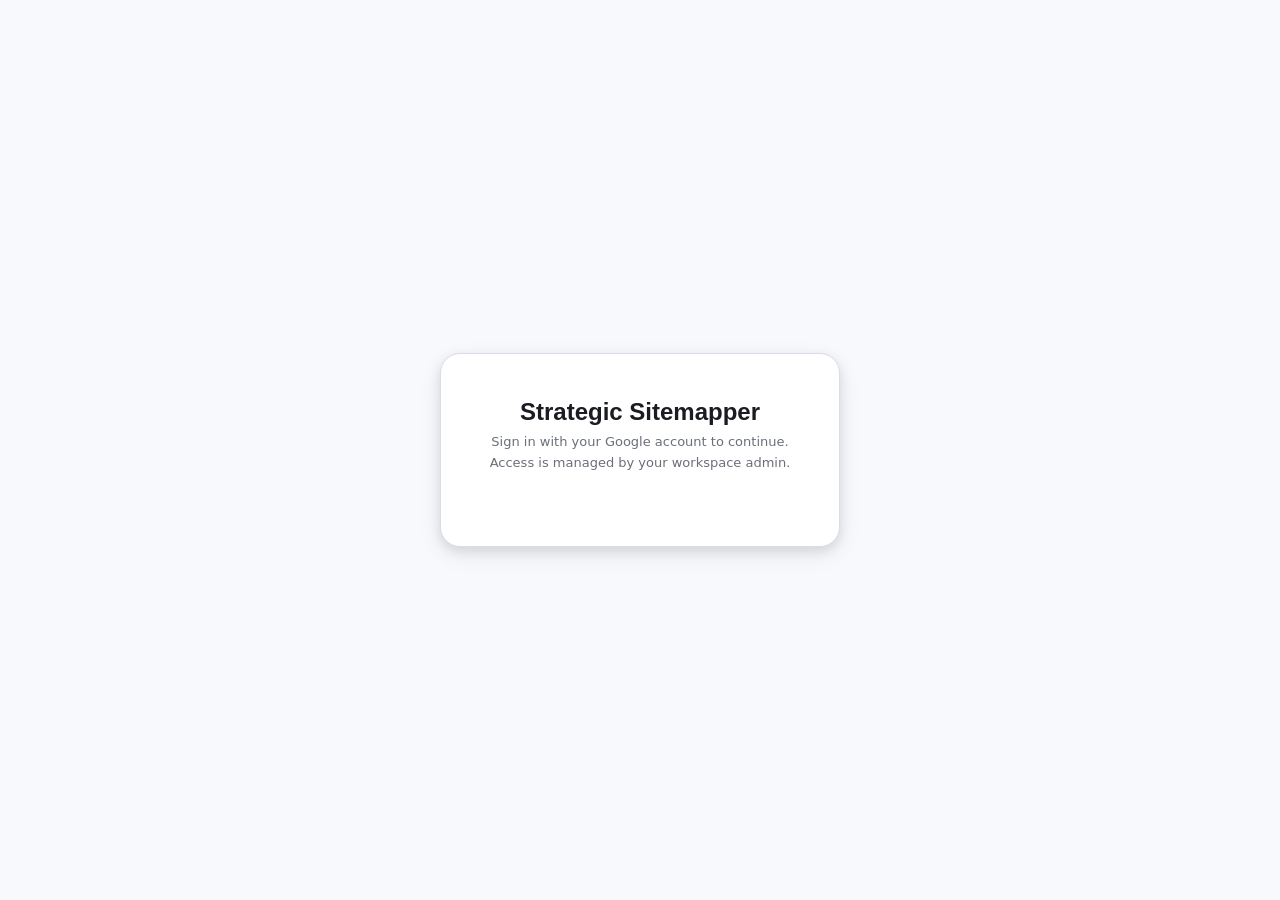
==== index.html @ 85140c63 "Create index.html" ====
<!DOCTYPE html>
<html lang="en">
<head>
<meta charset="UTF-8">
<meta name="viewport" content="width=device-width, initial-scale=1.0">
<title>Strategic Sitemapper</title>
<link href="https://fonts.googleapis.com/css2?family=Google+Sans:wght@400;500;600;700&family=Google+Sans+Display:wght@400;700&family=Google+Sans+Mono&family=IBM+Plex+Mono:wght@400;500&display=swap" rel="stylesheet">
<link href="https://fonts.googleapis.com/icon?family=Material+Icons+Round" rel="stylesheet">
<link href="https://fonts.googleapis.com/icon?family=Material+Icons+Outlined" rel="stylesheet">
<script src="https://accounts.google.com/gsi/client" async defer></script>
<style>
*{box-sizing:border-box;margin:0;padding:0}

/* ── BRAND TOKENS ── */
:root{
  --brand-primary:#1a73e8;
  --brand-primary-dark:#1557b0;
  --brand-primary-light:#e8f0fe;
  --brand-secondary:#12b5cb;
  --brand-secondary-light:#e0f7fa;
  --brand-accent:#f29900;

  --md-bg:#f8f9fc;
  --md-surface:#ffffff;
  --md-surface-variant:#f1f3f8;
  --md-surface-container:#eef0f6;
  --md-surface-container-high:#e8eaf2;
  --md-outline:#c4c8d6;
  --md-outline-variant:#dadde8;
  --md-on-surface:#1a1c21;
  --md-on-surface-variant:#44474f;
  --md-on-surface-muted:#6b6f7a;

  --el-1:0 1px 2px rgba(0,0,0,.06),0 1px 3px rgba(0,0,0,.04);
  --el-2:0 1px 2px rgba(0,0,0,.06),0 2px 6px rgba(0,0,0,.07);
  --el-3:0 2px 6px rgba(0,0,0,.08),0 4px 12px rgba(0,0,0,.06);
  --el-4:0 4px 12px rgba(0,0,0,.10),0 8px 24px rgba(0,0,0,.07);

  /* Aliases kept for existing JS references */
  --bg:var(--md-bg);
  --canvas-bg:#eef1f8;
  --surface:var(--md-surface);
  --surface2:var(--md-surface-variant);
  --surface3:var(--md-surface-container);
  --border:var(--md-outline-variant);
  --border2:var(--md-outline);
  --border3:#a8aab8;
  --text:var(--md-on-surface);
  --text2:var(--md-on-surface-variant);
  --text3:var(--md-on-surface-muted);
  --accent:var(--brand-primary);
  --accent-bg:var(--brand-primary-light);
  --shadow-sm:var(--el-1);
  --shadow-md:var(--el-2);
  --shadow-lg:var(--el-4);
  --nav-w:240px;
  --tp-cta-fg:#c5221f;--tp-cta-bg:#fce8e6;
  --s-lv:#137333;--s-lv-bg:#e6f4ea;
  --s-cs-bg:#e6f4ea;--s-cs:#137333;
  --font-body:'Google Sans','Segoe UI',system-ui,sans-serif;
  --font-mono:'Google Sans Mono','IBM Plex Mono',monospace;
  --font-display:'Google Sans Display','Google Sans',sans-serif;
}

html,body{height:100%;overflow:hidden;background:var(--md-bg);color:var(--md-on-surface);font-family:var(--font-body);font-size:13px;-webkit-font-smoothing:antialiased}
::-webkit-scrollbar{width:6px;height:6px}
::-webkit-scrollbar-track{background:transparent}
::-webkit-scrollbar-thumb{background:var(--md-outline);border-radius:99px}
::-webkit-scrollbar-thumb:hover{background:var(--border3)}

/* ── LOADING THROBBER ── */
#appLoader{position:fixed;inset:0;background:var(--md-bg);display:flex;flex-direction:column;align-items:center;justify-content:center;z-index:9999;gap:20px;transition:opacity .5s}
#appLoader.hidden{opacity:0;pointer-events:none}
.loader-logo-spin{width:72px;height:72px;border-radius:20px;display:flex;align-items:center;justify-content:center;animation:logo-spin 1.4s cubic-bezier(.4,0,.6,1) infinite;background:var(--brand-primary);color:#fff;font-family:var(--font-display);font-size:26px;font-weight:700;box-shadow:var(--el-3);overflow:hidden}
.loader-logo-spin img{width:100%;height:100%;object-fit:contain;border-radius:18px}
@keyframes logo-spin{0%{transform:rotate(0deg) scale(1)}40%{transform:rotate(180deg) scale(1.1)}80%{transform:rotate(360deg) scale(1)}100%{transform:rotate(360deg) scale(1)}}
.loader-track{width:220px;height:3px;background:var(--md-surface-container);border-radius:99px;overflow:hidden}
.loader-fill{height:100%;background:var(--brand-primary);border-radius:99px;animation:loader-slide 1.6s ease-in-out infinite}
@keyframes loader-slide{0%{width:0%;margin-left:0}50%{width:55%;margin-left:22%}100%{width:0%;margin-left:100%}}
.loader-text{font-family:var(--font-body);font-size:13px;color:var(--text3);letter-spacing:.2px}

/* ── LAYOUT ── */
.app-shell{display:flex;flex-direction:column;height:100vh;overflow:hidden}
.app-body{display:flex;flex:1;overflow:hidden}

/* ── HEADER — MD3 top app bar ── */
header{height:56px;background:var(--md-surface);border-bottom:1px solid var(--md-outline-variant);display:flex;align-items:center;padding:0 16px;gap:8px;flex-shrink:0;z-index:60;box-shadow:var(--el-1)}
.logo{display:flex;align-items:center;gap:10px;white-space:nowrap;flex-shrink:0;cursor:pointer;text-decoration:none}
.logo-mark{width:34px;height:34px;border-radius:9px;background:var(--brand-primary);display:flex;align-items:center;justify-content:center;flex-shrink:0;overflow:hidden}
.logo-img{height:34px;max-width:110px;object-fit:contain;display:block}
.logo-text{font-family:var(--font-display);font-size:15px;font-weight:700;letter-spacing:-.2px;color:var(--md-on-surface)}
.h-sep{width:1px;height:22px;background:var(--md-outline-variant);flex-shrink:0;margin:0 2px}
.metrics-row{display:flex;gap:4px;flex:1;overflow:hidden;align-items:center;min-width:0}
.metric{display:flex;align-items:center;gap:6px;background:var(--md-surface-variant);border:1px solid var(--md-outline-variant);border-radius:10px;padding:4px 10px;white-space:nowrap;flex-shrink:0;height:34px;transition:box-shadow .15s;cursor:default}
.metric:hover{box-shadow:var(--el-2)}
.metric-val{font-family:var(--font-display);font-size:14px;font-weight:700;line-height:1;color:var(--md-on-surface)}
.metric-val sup{font-size:8px;color:var(--text3);font-weight:500}
.metric-lbl{font-size:9px;color:var(--text3);text-transform:uppercase;letter-spacing:.4px;line-height:1.3;font-weight:500}
.metric-ring{position:relative;width:26px;height:26px;flex-shrink:0}
.metric-ring svg{transform:rotate(-90deg);display:block}
.ring-bg{stroke:var(--border2);fill:none}
.ring-fg{fill:none;stroke-linecap:round}
.ring-pct{position:absolute;inset:0;display:flex;align-items:center;justify-content:center;font-family:var(--font-body);font-size:7px;font-weight:700;color:var(--text)}
.sec-bars{min-width:160px}
.sec-bar-row{display:flex;align-items:center;gap:5px;margin-bottom:2px}
.sec-bar-row:last-child{margin-bottom:0}
.sec-bar-lbl{font-size:8px;color:var(--text2);width:56px;flex-shrink:0;overflow:hidden;text-overflow:ellipsis;white-space:nowrap}
.sec-bar-track{flex:1;height:3px;background:var(--border);border-radius:99px;overflow:hidden;min-width:36px}
.sec-bar-fill{height:100%;border-radius:99px;transition:width .5s ease}
.sec-bar-pct{font-family:var(--font-mono);font-size:7px;color:var(--text3);width:22px;text-align:right;flex-shrink:0}
.dash-toggle{display:flex;align-items:center;gap:5px;padding:4px 14px;border-radius:20px;border:1px solid var(--md-outline-variant);background:transparent;color:var(--text2);font-family:var(--font-body);font-size:12px;font-weight:500;cursor:pointer;transition:all .2s;height:32px;flex-shrink:0}
.dash-toggle:hover{background:var(--md-surface-container)}
.dash-toggle.active{background:var(--brand-primary-light);border-color:var(--brand-primary);color:var(--brand-primary)}
.header-actions{display:flex;gap:6px;margin-left:auto;flex-shrink:0;align-items:center}
.hbtn{padding:6px 16px;border-radius:20px;border:none;background:var(--md-surface-container);color:var(--text2);font-family:var(--font-body);font-size:12px;font-weight:500;cursor:pointer;transition:all .2s;white-space:nowrap;letter-spacing:.1px}
.hbtn:hover{background:var(--md-surface-container-high);color:var(--text);box-shadow:var(--el-1)}
.hbtn.primary{background:var(--brand-primary);color:#fff}
.hbtn.primary:hover{background:var(--brand-primary-dark);box-shadow:var(--el-2)}
.hbtn.active{background:var(--brand-primary-light);color:var(--brand-primary)}
.hbtn.icon{padding:0;border-radius:50%;width:36px;height:36px;display:flex;align-items:center;justify-content:center;font-size:18px}

/* ── PHASE BAR ── */
.phase-bar{height:44px;background:var(--md-surface);border-bottom:1px solid var(--md-outline-variant);display:flex;align-items:center;padding:0 16px;gap:4px;overflow-x:auto;flex-shrink:0}
.phase-chip{display:flex;align-items:center;gap:6px;padding:5px 16px;border-radius:20px;border:1px solid transparent;background:transparent;color:var(--text3);font-family:var(--font-body);font-size:12px;font-weight:500;cursor:pointer;transition:all .2s;white-space:nowrap;flex-shrink:0}
.phase-chip:hover{background:var(--md-surface-container);color:var(--text2)}
.phase-chip.active{border-color:var(--brand-primary);background:var(--brand-primary-light);color:var(--brand-primary)}
.phase-dot{width:8px;height:8px;border-radius:50%;flex-shrink:0}
.phase-pct{font-family:var(--font-mono);font-size:9px;background:rgba(0,0,0,.06);padding:1px 6px;border-radius:10px;color:var(--text3)}
.phase-chip.active .phase-pct{background:rgba(26,115,232,.12);color:var(--brand-primary)}
.ph-add{padding:5px 14px;border-radius:20px;border:1px dashed var(--md-outline);background:transparent;color:var(--text3);font-size:12px;cursor:pointer;transition:all .2s;white-space:nowrap;font-family:var(--font-body);flex-shrink:0}
.ph-add:hover{border-color:var(--brand-primary);color:var(--brand-primary)}

/* ── LEFT NAV ── */
.left-nav{width:var(--nav-w);flex-shrink:0;background:var(--md-surface);border-right:1px solid var(--md-outline-variant);display:flex;flex-direction:column;overflow:hidden;transition:width .25s cubic-bezier(.4,0,.2,1);z-index:30}
.left-nav.collapsed{width:0;border-right:none}
.nav-header{padding:14px 16px 10px;border-bottom:1px solid var(--md-outline-variant);flex-shrink:0;display:flex;align-items:center;justify-content:space-between}
.nav-title{font-family:var(--font-body);font-size:11px;font-weight:600;text-transform:uppercase;letter-spacing:.8px;color:var(--text3)}
.nav-add-btn{width:28px;height:28px;border-radius:50%;border:none;background:transparent;color:var(--text3);cursor:pointer;font-size:18px;display:flex;align-items:center;justify-content:center;transition:all .15s}
.nav-add-btn:hover{background:var(--brand-primary-light);color:var(--brand-primary)}
.nav-body{flex:1;overflow-y:auto;padding:8px 0}
.nav-section{margin-bottom:1px}
.nav-section-hd{display:flex;align-items:center;gap:8px;padding:8px 16px;cursor:pointer;transition:background .15s}
.nav-section-hd:hover{background:var(--md-surface-container)}
.nav-section-dot{width:10px;height:10px;border-radius:50%;flex-shrink:0}
.nav-section-name{font-size:12px;font-weight:500;color:var(--md-on-surface);flex:1;white-space:nowrap;overflow:hidden;text-overflow:ellipsis}
.nav-section-count{font-family:var(--font-mono);font-size:9px;color:var(--text3)}
.nav-section-arrow{font-size:10px;color:var(--text3);transition:transform .2s;flex-shrink:0}
.nav-section-arrow.open{transform:rotate(90deg)}
.nav-steps{padding:0 0 4px;display:none}
.nav-steps.open{display:block}
.nav-step{display:flex;align-items:center;gap:8px;padding:6px 16px 6px 34px;cursor:pointer;transition:background .15s}
.nav-step:hover{background:var(--md-surface-container)}
.nav-step.active-journey{background:var(--brand-primary-light);color:var(--brand-primary)}
.nav-step-num{font-family:var(--font-mono);font-size:8px;color:var(--text3);width:14px;flex-shrink:0;text-align:right}
.nav-step-icon{font-size:11px;flex-shrink:0}
.nav-step-name{font-size:11px;color:var(--text2);flex:1;white-space:nowrap;overflow:hidden;text-overflow:ellipsis}
.nav-section-actions{display:flex;gap:4px;padding:2px 16px 6px 34px}
.nav-mini-btn{font-size:10px;padding:3px 10px;border-radius:12px;border:1px solid var(--md-outline);background:transparent;color:var(--text3);cursor:pointer;transition:all .15s}
.nav-mini-btn:hover{background:var(--md-surface-container);color:var(--text)}
.nav-journey-none{padding:24px 16px;text-align:center;font-size:11px;color:var(--text3);line-height:1.6}

/* ── CANVAS ── */
.canvas-area{flex:1;display:flex;flex-direction:column;overflow:hidden;position:relative}
.canvas-wrap{flex:1;overflow:auto;position:relative;background-color:var(--canvas-bg);background-image:radial-gradient(circle,rgba(26,28,33,.07) 1px,transparent 1px);background-size:24px 24px}
.canvas{padding:40px 48px 120px;min-width:max-content;position:relative}
.conn-svg{position:absolute;top:0;left:0;overflow:visible;z-index:2;pointer-events:none}
.node-boundary{transition:stroke .18s,stroke-width .18s,filter .18s}
.card-shield{transition:none}
.conn-svg path[class$="-hit"]{pointer-events:stroke}

/* ── LAYER BAR ── sits above the scrollbar, never behind it */
.layer-bar{height:44px;background:var(--md-surface);border-top:1px solid var(--md-outline-variant);display:flex;align-items:center;padding:0 16px;gap:6px;flex-shrink:0;z-index:50;overflow-x:auto;overflow-y:hidden;box-shadow:0 -2px 8px rgba(0,0,0,.06)}
.layer-lbl{font-size:10px;color:var(--text3);text-transform:uppercase;letter-spacing:.6px;margin-right:2px;white-space:nowrap;font-weight:600;flex-shrink:0;font-family:var(--font-body)}

/* ── VIEW BAR ── */
.view-bar{height:44px;background:var(--md-surface-container);border-bottom:1px solid var(--md-outline-variant);display:flex;align-items:center;padding:0 14px;gap:10px;flex-shrink:0;z-index:30}
.vb-group{display:flex;align-items:center;gap:6px}
.vb-lbl{font-size:10px;font-weight:600;text-transform:uppercase;letter-spacing:.6px;color:var(--text3);font-family:var(--font-body);white-space:nowrap}
.vb-select{height:30px;padding:0 10px;border-radius:8px;border:1px solid var(--md-outline-variant);background:var(--md-surface);color:var(--md-on-surface);font-family:var(--font-body);font-size:12px;cursor:pointer;transition:all .18s;min-width:160px}
.vb-select:hover,.vb-select:focus{border-color:var(--brand-primary);outline:none}
/* Node visibility dropdown */
.vb-node-wrap{position:relative}
.vb-node-btn{display:flex;align-items:center;gap:4px;min-width:140px;background:var(--md-surface);cursor:pointer;text-align:left;padding:0 10px;font-family:var(--font-body);font-size:12px;color:var(--md-on-surface)}
.vb-node-dropdown{position:absolute;top:calc(100% + 4px);left:0;min-width:220px;background:var(--md-surface);border:1px solid var(--md-outline-variant);border-radius:10px;box-shadow:var(--el-3);z-index:200;padding:6px 0;max-height:320px;overflow-y:auto}
.vb-dd-item{padding:4px 12px}
.vb-dd-label{display:flex;align-items:center;gap:8px;cursor:pointer;font-size:12px;font-family:var(--font-body);color:var(--md-on-surface);padding:3px 0;transition:color .15s;white-space:nowrap;overflow:hidden;text-overflow:ellipsis}
.vb-dd-label:hover{color:var(--brand-primary)}
.vb-dd-label input{accent-color:var(--brand-primary);cursor:pointer;flex-shrink:0}
.vb-dd-sep{height:1px;background:var(--md-outline-variant);margin:4px 0}
.vb-dd-root-icon{font-size:12px;flex-shrink:0}
.view-sep{width:1px;height:24px;background:var(--md-outline-variant);flex-shrink:0;margin:0 2px}

/* ── MENU / FOOTER ZONES ── */
.zone-wrap{display:flex;flex-direction:column;align-items:center;width:100%}
.zone-block{width:100%;margin-bottom:6px}
.zone-header{display:flex;align-items:center;gap:6px;padding:3px 8px;font-size:8px;font-weight:700;text-transform:uppercase;letter-spacing:.7px;color:var(--text3);font-family:var(--font-body)}
.zone-header-icon{font-size:10px}
.zone-pills{display:flex;flex-wrap:wrap;gap:5px;padding:4px 8px 6px;justify-content:center}
.zone-pill{display:flex;align-items:center;gap:4px;padding:4px 10px;border-radius:20px;font-family:var(--font-body);font-size:9px;font-weight:600;cursor:pointer;transition:all .18s;white-space:nowrap;border:1.5px solid transparent;max-width:160px;overflow:hidden;text-overflow:ellipsis}
.zone-pill.menu-pill{background:#e6f4ea;color:#137333;border-color:#b7dfbf}
.zone-pill.menu-pill:hover{background:#137333;color:#fff;border-color:#137333}
.zone-pill.footer-pill{background:#f5edda;color:#7a5a1e;border-color:#e2cfa0}
.zone-pill.footer-pill:hover{background:#7a5a1e;color:#fff;border-color:#7a5a1e}
.zone-pill.cta-pill{background:#fce8e6;color:#c5221f;border-color:#f5b7b1}
.zone-pill.cta-pill:hover{background:#c5221f;color:#fff;border-color:#c5221f}
.zone-connector{width:1px;height:8px;background:var(--md-outline-variant);margin:0 auto 4px}
.zone-divider{width:80%;height:1px;background:var(--md-outline-variant);margin:0 auto 8px;opacity:.5}

/* ── ORPHAN SECTION ── */
.orphan-section{margin-top:32px;padding:16px 14px;border-radius:14px;border:2px dashed #e2a000;background:#fffbf0}
.orphan-hd{display:flex;align-items:center;gap:8px;margin-bottom:12px}
.orphan-icon{font-size:16px}
.orphan-title{font-family:var(--font-display);font-size:13px;font-weight:700;color:#7a5a1e}
.orphan-count{font-family:var(--font-mono);font-size:10px;color:#9c7a3e;background:#f5edda;padding:2px 8px;border-radius:8px}
.orphan-desc{font-size:10px;color:#9c7a3e;margin-bottom:10px;font-style:italic}
.orphan-cards{display:flex;flex-wrap:wrap;gap:8px;align-items:flex-start}

/* ── LINK LINE PRIORITY ── overrides in drawConnectors SVG are handled in JS */
/* These CSS vars control the line weights used in the SVG path builders */

/* ── ICON HEADER BUTTONS ── */
.hbtn-icon{display:flex;align-items:center;justify-content:center;width:32px;height:32px;border-radius:8px;border:1px solid var(--md-outline-variant);background:transparent;color:var(--text2);font-size:16px;cursor:pointer;transition:all .18s;flex-shrink:0;position:relative}
.hbtn-icon:hover{background:var(--md-surface-container);color:var(--md-on-surface);border-color:var(--md-outline)}
.hbtn-icon.primary-icon{background:var(--brand-primary);border-color:var(--brand-primary);color:#fff}
.hbtn-icon.primary-icon:hover{opacity:.88}
.hbtn-icon.active-icon{background:var(--brand-primary-light);border-color:var(--brand-primary);color:var(--brand-primary)}
/* Tooltip */
.hbtn-icon::after{content:attr(data-tip);position:absolute;bottom:-34px;left:50%;transform:translateX(-50%);background:var(--md-on-surface);color:var(--md-surface);font-size:10px;font-family:var(--font-body);padding:4px 8px;border-radius:6px;white-space:nowrap;opacity:0;pointer-events:none;transition:opacity .15s;z-index:1000;font-weight:400}
.hbtn-icon:hover::after{opacity:1}

/* ── VIEWS ── */
/* Ecosystem / Force */
#viewEcosystem{width:100%;height:100%;position:relative}
.eco-svg{width:100%;height:100%;position:absolute;top:0;left:0}

/* Journey swim-lane */
.journey-view{padding:28px 24px;min-width:max-content}
.jv-lane{display:flex;align-items:center;gap:0;margin-bottom:20px;position:relative}
.jv-lane-label{width:130px;flex-shrink:0;font-family:var(--font-display);font-size:11px;font-weight:700;color:var(--text2);text-transform:uppercase;letter-spacing:.6px;padding-right:14px;text-align:right;word-break:break-word;line-height:1.3}
.jv-lane-steps{display:flex;align-items:center;gap:0;flex:1}
.jv-step-wrap{display:flex;align-items:center}
.jv-connector{width:32px;height:2px;background:var(--md-outline-variant);flex-shrink:0;position:relative}
.jv-connector::after{content:'▶';position:absolute;right:-6px;top:50%;transform:translateY(-50%);font-size:8px;color:var(--md-outline-variant)}
.jv-card{width:148px;border-radius:10px;border:2px solid var(--md-outline-variant);background:var(--md-surface);padding:8px 10px;cursor:pointer;transition:all .18s;position:relative}
.jv-card:hover{box-shadow:var(--el-2);border-color:var(--brand-primary)}
.jv-card.active-j{border-color:var(--brand-primary);background:var(--brand-primary-light)}
.jv-card-phase{position:absolute;top:-9px;right:8px;font-size:7px;font-weight:700;padding:1px 7px;border-radius:8px;color:#fff}
.jv-card-title{font-size:11px;font-weight:600;color:var(--md-on-surface);margin-bottom:3px;white-space:nowrap;overflow:hidden;text-overflow:ellipsis}
.jv-card-url{font-family:var(--font-mono);font-size:8px;color:var(--text3);white-space:nowrap;overflow:hidden;text-overflow:ellipsis}
.jv-card-label{font-size:9px;color:var(--text3);margin-top:2px;font-style:italic}
.jv-empty{padding:24px;font-size:12px;color:var(--text3);font-style:italic}

/* Focus / Radial view */
.focus-view{width:100%;height:100%;position:relative;display:flex;align-items:center;justify-content:center}
.focus-svg{width:100%;height:100%;position:absolute;top:0;left:0;pointer-events:none}
.focus-center-card{position:absolute;width:180px;border-radius:14px;border:2px solid var(--brand-primary);background:var(--md-surface);box-shadow:var(--el-3);padding:12px 14px;cursor:default;z-index:5}
.focus-petal{position:absolute;width:148px;border-radius:10px;border:1px solid var(--md-outline-variant);background:var(--md-surface);padding:7px 10px;cursor:pointer;transition:all .18s;z-index:4}
.focus-petal:hover{box-shadow:var(--el-2);border-color:var(--brand-primary);z-index:6}
.focus-petal-group-label{position:absolute;font-size:8px;font-weight:700;text-transform:uppercase;letter-spacing:.7px;color:var(--text3);font-family:var(--font-body)}
.focus-prompt{font-size:13px;color:var(--text3);font-style:italic;text-align:center}

/* Audit / Matrix view */
.audit-view{padding:20px 24px;min-width:max-content;overflow:auto}
.audit-table{border-collapse:collapse;font-size:11px;font-family:var(--font-body)}
.audit-table th{position:sticky;top:0;background:var(--md-surface-container);padding:8px 12px;text-align:left;font-size:9px;font-weight:700;text-transform:uppercase;letter-spacing:.6px;color:var(--text2);border-bottom:2px solid var(--md-outline-variant);white-space:nowrap;z-index:5}
.audit-table th:first-child{position:sticky;left:0;z-index:10;background:var(--md-surface-container)}
.audit-table td{padding:6px 12px;border-bottom:1px solid var(--md-outline-variant);border-right:1px solid var(--md-outline-variant);white-space:nowrap;vertical-align:middle}
.audit-table td:first-child{position:sticky;left:0;background:var(--md-surface);font-weight:500;z-index:3;max-width:200px;overflow:hidden;text-overflow:ellipsis}
.audit-table tr:hover td{background:var(--md-surface-container)}
.audit-cell{display:inline-flex;align-items:center;gap:4px;padding:2px 7px;border-radius:6px;font-size:9px;font-weight:600}
.audit-ok{background:#e6f4ea;color:#137333}
.audit-warn{background:#fff8e1;color:#7a5a1e}
.audit-miss{background:#fce8e6;color:#c5221f}
.audit-na{background:var(--md-surface-variant);color:var(--text3)}

/* Platform / Cluster view */
.platform-view{padding:28px 24px;min-width:max-content}
.platform-cluster{margin-bottom:28px}
.platform-cluster-hd{display:flex;align-items:center;gap:10px;margin-bottom:12px}
.platform-cluster-dot{width:14px;height:14px;border-radius:4px;flex-shrink:0}
.platform-cluster-name{font-family:var(--font-display);font-size:13px;font-weight:700;color:var(--md-on-surface)}
.platform-cluster-count{font-size:9px;color:var(--text3);font-family:var(--font-mono)}
.platform-cluster-cards{display:flex;flex-wrap:wrap;gap:8px;padding:14px;border-radius:14px;border:2px solid transparent}
.layer-tog{display:flex;align-items:center;gap:5px;padding:4px 12px;border-radius:16px;border:1px solid var(--md-outline-variant);background:transparent;color:var(--text3);font-family:var(--font-body);font-size:11px;font-weight:500;cursor:pointer;transition:all .2s;white-space:nowrap;flex-shrink:0;height:28px}
.layer-tog .ldot{width:7px;height:7px;border-radius:2px;flex-shrink:0;transition:all .2s}
.layer-tog.on{border-color:var(--brand-primary);background:var(--brand-primary-light);color:var(--brand-primary)}
.layer-tog.off{opacity:.5}
.layer-tog:hover{opacity:1;background:var(--md-surface-container)}
.l-sep{width:1px;height:16px;background:var(--md-outline-variant);flex-shrink:0}
.filter-chip{padding:2px 10px;border-radius:12px;border:1px solid var(--md-outline-variant);background:transparent;font-family:var(--font-body);font-size:10px;font-weight:500;cursor:pointer;transition:all .2s;white-space:nowrap;color:var(--text3);height:24px;display:inline-flex;align-items:center}
.filter-chip.active{background:var(--brand-primary-light);border-color:var(--brand-primary);color:var(--brand-primary)}
.filter-chip:hover{background:var(--md-surface-container)}

/* ── PAGE CARDS ── */
.page-card{width:168px;border-radius:12px;border:1px solid var(--md-outline-variant);background:var(--md-surface);position:relative;cursor:pointer;flex-shrink:0;overflow:hidden;box-shadow:var(--el-1);transition:border-color .2s,box-shadow .2s,transform .2s,opacity .25s;z-index:1}
.card-title-row{display:flex;align-items:flex-start;gap:4px;margin-bottom:1px}
.card-title-row .card-title{flex:1;min-width:0}
.card-link-count{flex-shrink:0;font-family:var(--font-mono);font-size:8px;font-weight:700;background:rgba(26,28,33,.07);color:var(--text3);border-radius:5px;padding:1px 5px;line-height:1.7;border:1px solid rgba(26,28,33,.09);white-space:nowrap;margin-top:1px}
.card-link-count--zero{opacity:.35}
.page-card:hover{border-color:var(--md-outline);transform:translateY(-2px);box-shadow:var(--el-3)}
.page-card.selected{border-color:var(--brand-primary);box-shadow:0 0 0 2px rgba(26,115,232,.18),var(--el-2)}
.page-card.journey-active{box-shadow:0 0 0 2px var(--journey-colour,#1a73e8),0 0 16px 2px rgba(26,115,232,.14),var(--el-2)}
.page-card.dimmed{opacity:.18;pointer-events:none}
.page-card.diff-new{border-color:#34a853;box-shadow:0 0 0 1px rgba(52,168,83,.2)}
.page-card.diff-changed{border-color:#fbbc04;box-shadow:0 0 0 1px rgba(251,188,4,.2)}
.card-bg-img{position:absolute;inset:0;background-size:cover;background-position:center;opacity:0;transition:opacity .3s;pointer-events:none;border-radius:12px}
.card-bg-img.vis{opacity:.08}
.card-bg-ov{position:absolute;inset:0;background:linear-gradient(180deg,rgba(255,255,255,.6) 0%,rgba(255,255,255,.92) 70%,#fff 100%);pointer-events:none;border-radius:12px;opacity:0;transition:opacity .3s}
.card-bg-ov.vis{opacity:1}
.card-strip{height:4px;border-radius:12px 12px 0 0;position:relative;z-index:2;transition:background .3s}
.card-body{padding:8px 10px 6px;position:relative;z-index:2}
.card-title{font-family:var(--font-body);font-size:11px;font-weight:600;color:var(--md-on-surface);margin-bottom:1px;line-height:1.35;white-space:nowrap;overflow:hidden;text-overflow:ellipsis}
.card-url{font-family:var(--font-mono);font-size:8px;color:var(--text3);white-space:nowrap;overflow:hidden;text-overflow:ellipsis;margin-bottom:4px}
.badge-img-wrap{display:none;align-items:center;gap:5px;margin-bottom:4px}
.badge-img-wrap.vis{display:flex}
.badge-img{height:22px;max-width:70px;object-fit:contain;border-radius:4px;border:1px solid var(--md-outline-variant)}
.badge-img-lbl{font-size:8px;color:var(--text3);white-space:nowrap;overflow:hidden;text-overflow:ellipsis}
.card-chips{display:flex;gap:3px;flex-wrap:wrap;min-height:13px}
.chip{font-size:8px;font-weight:500;padding:2px 6px;border-radius:10px;line-height:1.3;white-space:nowrap;border:1px solid transparent;font-family:var(--font-body)}
.cta-section,.extlink-section{border-top:1px solid var(--md-outline-variant);position:relative;z-index:2}
.cta-header,.extlink-header{display:flex;align-items:center;gap:5px;padding:5px 10px;cursor:pointer;transition:background .15s}
.cta-header:hover,.extlink-header:hover{background:var(--md-surface-container)}
.cta-toggle-icon,.extlink-toggle-icon{font-size:8px;color:var(--text3);transition:transform .2s;flex-shrink:0}
.cta-toggle-icon.open,.extlink-toggle-icon.open{transform:rotate(90deg)}
.cta-lbl,.extlink-lbl{font-size:9px;font-weight:600;color:var(--text3);font-family:var(--font-body);flex:1}
.cta-count,.extlink-count{font-family:var(--font-mono);font-size:8px;color:var(--text3)}
.cta-blocks,.extlink-blocks{display:none;padding:0 10px 6px}
.cta-blocks.open,.extlink-blocks.open{display:block}
.cta-block{display:flex;align-items:center;gap:5px;padding:3px 6px;border-radius:6px;border:1px solid var(--tp-cta-bg);background:var(--tp-cta-bg);margin-bottom:3px;cursor:pointer;transition:all .15s}
.cta-block:hover{border-color:var(--tp-cta-fg);box-shadow:var(--el-1)}
.cta-block-icon{font-size:9px;flex-shrink:0}
.cta-block-label{font-size:9px;font-weight:600;color:var(--tp-cta-fg);flex:1;white-space:nowrap;overflow:hidden;text-overflow:ellipsis}
.cta-block-arrow{font-size:8px;color:var(--text3);flex-shrink:0}
.extlink-block{display:flex;align-items:center;gap:5px;padding:3px 6px;border-radius:6px;border:1px solid var(--brand-primary-light);background:var(--brand-primary-light);margin-bottom:3px;cursor:pointer;transition:all .15s}
.extlink-block:hover{border-color:var(--brand-primary);box-shadow:var(--el-1)}
.extlink-block-icon,.extlink-block-arrow{font-size:9px;flex-shrink:0}
.extlink-block-label{font-size:9px;font-weight:600;color:var(--brand-primary);flex:1;white-space:nowrap;overflow:hidden;text-overflow:ellipsis}
.card-footer{border-top:1px solid var(--md-outline-variant);padding:4px 10px;display:flex;align-items:center;gap:4px;position:relative;z-index:2}
.owner-av{width:16px;height:16px;border-radius:50%;flex-shrink:0;display:flex;align-items:center;justify-content:center;font-size:7px;font-weight:700;overflow:hidden}
.card-lc{font-size:8px;color:var(--text3);font-family:var(--font-mono);flex:1}
.card-lc .ext{color:var(--brand-primary)}
.card-so{font-size:10px}
.card-status-bar{height:3px;border-radius:0 0 12px 12px;position:relative;z-index:2;transition:background .3s}
.card-owner-hd{position:absolute;top:6px;right:6px;z-index:5;pointer-events:none}
.owner-av-hd{width:20px;height:20px;border-radius:50%;display:flex;align-items:center;justify-content:center;font-size:7px;font-weight:700;overflow:hidden;flex-shrink:0;box-shadow:var(--el-1)}
.tp-icon-strip{height:26px;display:flex;align-items:center;padding:0 10px;gap:5px;font-size:11px;border-radius:12px 12px 0 0;position:relative;z-index:2}
.diff-badge{position:absolute;top:-8px;right:-4px;z-index:10;font-size:7px;font-weight:700;padding:2px 6px;border-radius:10px;text-transform:uppercase;letter-spacing:.4px;font-family:var(--font-body);border:1px solid transparent}

/* ── NODE EDIT MODAL ── */
.modal.node-edit{width:760px;max-width:96vw;max-height:90vh;display:flex;flex-direction:column;border-radius:20px}
.ne-header{padding:18px 22px 0;border-bottom:1px solid var(--md-outline-variant);flex-shrink:0}
.ne-header-top{display:flex;align-items:flex-start;justify-content:space-between;margin-bottom:8px}
.ne-title{font-family:var(--font-display);font-size:17px;font-weight:700;color:var(--md-on-surface)}
.ne-url{font-family:var(--font-mono);font-size:9px;color:var(--text3);margin-top:3px}
.ne-badges{display:flex;gap:4px;flex-wrap:wrap;margin-bottom:10px}
.ne-badge{font-size:9px;font-weight:500;padding:3px 10px;border-radius:12px;border:1px solid transparent;font-family:var(--font-body)}
.ne-tabs{display:flex;gap:0;overflow-x:auto}
.ne-tab{padding:9px 16px;font-size:12px;font-weight:500;cursor:pointer;color:var(--text3);border-bottom:2px solid transparent;transition:all .2s;white-space:nowrap;font-family:var(--font-body);background:none;border-top:none;border-left:none;border-right:none;letter-spacing:.1px}
.ne-tab:hover{color:var(--text2);background:var(--md-surface-container)}
.ne-tab.active{color:var(--brand-primary);border-bottom-color:var(--brand-primary)}
.ne-body{flex:1;overflow-y:auto;padding:20px 24px}
.ne-section{margin-bottom:20px}
.ne-section-title{font-size:10px;text-transform:uppercase;letter-spacing:.7px;color:var(--text3);font-weight:600;margin-bottom:10px;font-family:var(--font-body)}
.ne-grid2{display:grid;grid-template-columns:1fr 1fr;gap:12px}
.ne-grid3{display:grid;grid-template-columns:1fr 1fr 1fr;gap:12px}
.drow{display:flex;align-items:flex-start;gap:10px;margin-bottom:10px}
.drow-lbl{font-size:10px;color:var(--text3);min-width:84px;flex-shrink:0;padding-top:8px;font-weight:500;letter-spacing:.1px}
.dinput,.dselect{font-family:var(--font-body);font-size:13px;padding:8px 10px;border:1px solid var(--md-outline);border-radius:8px;width:100%;color:var(--md-on-surface);background:var(--md-surface-variant);transition:all .2s}
.dinput:focus,.dselect:focus{outline:none;border-color:var(--brand-primary);background:var(--md-surface);box-shadow:0 0 0 3px rgba(26,115,232,.1)}
.dselect{cursor:pointer}
.dinput.mono{font-family:var(--font-mono);font-size:11px}
.img-fw{display:flex;flex-direction:column;gap:6px;width:100%}
.img-prev{height:56px;border-radius:8px;border:1px solid var(--md-outline-variant);background:var(--md-surface-container);display:flex;align-items:center;justify-content:center;overflow:hidden}
.img-prev img{max-height:54px;max-width:100%;object-fit:contain}
.img-prev .np{font-size:10px;color:var(--text3)}
.dsec{margin-bottom:18px}
.dsec-title{font-size:10px;text-transform:uppercase;letter-spacing:.7px;color:var(--text3);font-weight:600;margin-bottom:8px}

/* Pipeline */
.pipeline{display:flex;border-radius:10px;overflow:hidden;border:1px solid var(--md-outline-variant);margin-bottom:12px}
.pipe-step{flex:1;text-align:center;padding:7px 2px;font-size:9px;font-weight:500;cursor:pointer;transition:all .2s;color:var(--text3);border-right:1px solid var(--md-outline-variant);line-height:1.3;background:var(--md-surface-variant);font-family:var(--font-body)}
.pipe-step:last-child{border-right:none}
.pipe-step.done{background:#e6f4ea;color:#137333}
.pipe-step.active{background:var(--brand-primary);color:#fff}
.pipe-step:hover:not(.active){background:var(--md-surface-container);color:var(--text)}
.tswitch{display:flex;align-items:center;gap:8px;cursor:pointer}
.ttrack{width:34px;height:18px;border-radius:10px;background:var(--md-outline);position:relative;transition:background .2s;flex-shrink:0}
.ttrack.on{background:var(--brand-primary)}
.tknob{position:absolute;top:3px;left:3px;width:12px;height:12px;border-radius:50%;background:#fff;transition:left .2s;box-shadow:var(--el-1)}
.ttrack.on .tknob{left:19px}
.tlbl{font-size:12px;color:var(--text)}
.ditem{display:flex;align-items:flex-start;gap:8px;padding:8px 10px;border:1px solid var(--md-outline-variant);border-radius:10px;margin-bottom:5px;background:var(--md-surface-variant)}
.dtype-pill{font-size:8px;font-weight:600;padding:2px 7px;border-radius:10px;text-transform:uppercase;flex-shrink:0;font-family:var(--font-body);margin-top:2px}
.pill-int{background:var(--brand-primary-light);color:var(--brand-primary)}
.pill-ext{background:#fce8e6;color:#c5221f}
.pill-menu{background:#e6f4ea;color:#137333}
.pill-footer{background:#f5edda;color:#7a5a1e}
.ditem-body{flex:1;min-width:0}
.ditem-label{font-size:12px;font-weight:500;margin-bottom:2px;color:var(--md-on-surface)}
.ditem-url{font-family:var(--font-mono);font-size:9px;color:var(--text3);word-break:break-all}
.ditem-del{background:none;border:none;color:var(--text3);cursor:pointer;font-size:16px;padding:2px;line-height:1;flex-shrink:0;border-radius:50%;transition:all .15s;width:24px;height:24px;display:flex;align-items:center;justify-content:center}
.ditem-del:hover{color:#c5221f;background:#fce8e6}
.dcomp-icon{width:28px;height:28px;border-radius:7px;background:var(--md-surface-container);border:1px solid var(--md-outline-variant);display:flex;align-items:center;justify-content:center;font-size:13px;flex-shrink:0}
.reuse-tag{font-size:9px;padding:2px 7px;border-radius:10px;background:var(--brand-primary-light);color:var(--brand-primary);font-weight:600;flex-shrink:0}
.dadd-btn{width:100%;padding:8px;border-radius:10px;border:1px dashed var(--md-outline);background:transparent;color:var(--text3);font-family:var(--font-body);font-size:12px;cursor:pointer;transition:all .2s;margin-top:4px}
.dadd-btn:hover{border-color:var(--brand-primary);color:var(--brand-primary);background:var(--brand-primary-light)}
.cta-detail-item{padding:10px;border:1px solid #fce8e6;border-radius:10px;background:#fce8e6;margin-bottom:6px}
.cta-detail-row{display:flex;align-items:center;gap:6px;margin-bottom:4px}
.cta-detail-lbl{font-size:8px;color:var(--tp-cta-fg);font-weight:700;text-transform:uppercase;letter-spacing:.4px}

/* ── LEGEND ── */
.legend-bar{position:absolute;bottom:44px;left:var(--nav-w);right:0;z-index:50;padding:6px 18px;display:flex;align-items:center;gap:14px;background:rgba(248,249,252,.95);border-top:1px solid var(--md-outline-variant);backdrop-filter:blur(8px);pointer-events:none;opacity:0;transition:opacity .2s,left .25s}
.legend-bar.vis{opacity:1}
.legend-item{display:flex;align-items:center;gap:4px;font-size:10px;color:var(--text2);white-space:nowrap}
.legend-dot{width:8px;height:8px;border-radius:3px;flex-shrink:0}
.legend-sep{width:1px;height:14px;background:var(--md-outline-variant);flex-shrink:0}
.legend-title{font-size:9px;color:var(--text3);text-transform:uppercase;letter-spacing:.5px;font-weight:600;margin-right:3px}

/* ── MODALS — MD3 dialog ── */
.modal-bg{position:fixed;inset:0;background:rgba(0,0,0,.32);z-index:200;display:flex;align-items:center;justify-content:center;opacity:0;pointer-events:none;transition:opacity .25s;backdrop-filter:blur(4px)}
.modal-bg.open{opacity:1;pointer-events:all}
.modal{background:var(--md-surface);border:none;border-radius:20px;width:480px;max-height:86vh;overflow-y:auto;box-shadow:var(--el-4);transform:translateY(20px) scale(.96);transition:transform .28s cubic-bezier(.34,1.56,.64,1)}
.modal-bg.open .modal{transform:translateY(0) scale(1)}
.modal.wide{width:580px}
.mhead{padding:20px 22px 14px;border-bottom:1px solid var(--md-outline-variant);display:flex;align-items:center;justify-content:space-between;flex-shrink:0}
.mhead h3{font-family:var(--font-display);font-size:16px;font-weight:700;color:var(--md-on-surface)}
.mclose{width:32px;height:32px;border-radius:50%;border:none;background:transparent;color:var(--text2);cursor:pointer;font-size:16px;display:flex;align-items:center;justify-content:center;transition:all .15s}
.mclose:hover{background:var(--md-surface-container)}
.mbody{padding:20px 22px}
.mfoot{padding:14px 22px;border-top:1px solid var(--md-outline-variant);display:flex;justify-content:flex-end;gap:8px;align-items:center}
.mfield{margin-bottom:14px}
.mfield label{display:block;font-size:10px;color:var(--text3);text-transform:uppercase;letter-spacing:.5px;margin-bottom:5px;font-weight:600;font-family:var(--font-body)}
.minput,.mselect{font-family:var(--font-body);font-size:13px;padding:9px 11px;border:1px solid var(--md-outline);border-radius:10px;width:100%;color:var(--md-on-surface);background:var(--md-surface-variant);transition:all .2s}
.minput:focus,.mselect:focus{outline:none;border-color:var(--brand-primary);background:var(--md-surface);box-shadow:0 0 0 3px rgba(26,115,232,.1)}
.minput.mono{font-family:var(--font-mono);font-size:11px}
.mgrid2{display:grid;grid-template-columns:1fr 1fr;gap:12px}
.mgrid3{display:grid;grid-template-columns:1fr 1fr 1fr;gap:12px}
.mbtn{padding:9px 22px;border-radius:22px;border:none;font-family:var(--font-body);font-size:13px;font-weight:500;cursor:pointer;transition:all .2s;letter-spacing:.1px}
.mbtn-cancel{background:var(--md-surface-container);color:var(--text2)}
.mbtn-cancel:hover{background:var(--md-surface-container-high)}
.mbtn-save{background:var(--brand-primary);color:#fff}
.mbtn-save:hover{background:var(--brand-primary-dark);box-shadow:var(--el-2)}
.mbtn-danger{background:#fce8e6;color:#c5221f}
.mbtn-danger:hover{background:#f5c6c3}
.mimg-prev{height:70px;border-radius:10px;border:1px solid var(--md-outline-variant);background:var(--md-surface-container);display:flex;align-items:center;justify-content:center;margin-top:6px;overflow:hidden}
.mimg-prev img{max-height:68px;max-width:100%;object-fit:contain}
.mimg-prev .np{font-size:11px;color:var(--text3)}
.url-check-box{padding:10px 12px;border-radius:10px;border:1px solid var(--md-outline-variant);background:var(--md-surface-container);margin-top:6px}
.url-check-title{font-size:12px;font-weight:600;color:var(--md-on-surface);margin-bottom:2px}
.url-check-msg{font-size:10px;color:var(--text3)}
.tp-type-grid{display:flex;flex-wrap:wrap;gap:6px}
#ne-type-grid{display:flex;flex-wrap:wrap;gap:6px}
.tp-type-btn{padding:6px 10px;border-radius:10px;border:1px solid var(--md-outline-variant);background:var(--md-surface-container);cursor:pointer;text-align:center;font-family:var(--font-body);font-size:10px;font-weight:500;color:var(--text2);transition:all .2s;display:flex;flex-direction:row;align-items:center;gap:5px;white-space:nowrap}
.tp-type-btn:hover{border-color:var(--brand-primary);color:var(--brand-primary);background:var(--brand-primary-light)}
.tp-type-btn.sel{border-color:var(--brand-primary);background:var(--brand-primary-light);color:var(--brand-primary)}
.tpicon{font-size:14px;display:inline-block}
.ph-colour-row{display:flex;gap:6px;flex-wrap:wrap}
.pc-opt{width:22px;height:22px;border-radius:50%;cursor:pointer;border:2px solid transparent;transition:all .2s}
.pc-opt.sel{border-color:var(--md-on-surface);transform:scale(1.15)}
.toast{position:fixed;bottom:54px;left:50%;transform:translateX(-50%) translateY(10px);background:var(--md-on-surface);color:var(--md-surface);font-size:12px;padding:9px 20px;border-radius:24px;z-index:300;opacity:0;pointer-events:none;transition:all .25s;white-space:nowrap;font-weight:500;box-shadow:var(--el-3)}
.toast.show{opacity:1;transform:translateX(-50%) translateY(0)}

/* ── AUTH ── */
.auth-overlay{position:fixed;inset:0;background:var(--md-bg);display:flex;flex-direction:column;align-items:center;justify-content:center;z-index:999;gap:20px}
.auth-overlay.hidden{display:none}
.auth-card{background:var(--md-surface);border:1px solid var(--md-outline-variant);border-radius:20px;padding:44px 48px;text-align:center;box-shadow:var(--el-4);max-width:400px;width:90%}
.auth-title{font-family:var(--font-display);font-size:24px;font-weight:700;color:var(--md-on-surface);margin-bottom:6px}
.auth-sub{font-size:13px;color:var(--text3);margin-bottom:28px;line-height:1.6}
.auth-user-pill{display:flex;align-items:center;gap:8px;padding:5px 14px;border-radius:24px;border:1px solid var(--md-outline-variant);background:var(--md-surface-variant);cursor:pointer;transition:all .2s;height:38px;flex-shrink:0}
.auth-user-pill:hover{background:var(--md-surface-container-high)}
.auth-avatar{width:26px;height:26px;border-radius:50%;object-fit:cover;flex-shrink:0}
.auth-avatar-init{width:26px;height:26px;border-radius:50%;background:var(--brand-primary);display:flex;align-items:center;justify-content:center;font-size:10px;font-weight:700;color:#fff;flex-shrink:0}
.auth-name{font-size:12px;font-weight:500;color:var(--text2);max-width:110px;overflow:hidden;text-overflow:ellipsis;white-space:nowrap}
.auth-signout{font-size:10px;color:var(--text3)}
/* Role badge */
.role-badge{font-size:8px;font-weight:700;padding:1px 6px;border-radius:8px;text-transform:uppercase;letter-spacing:.4px;flex-shrink:0}
.role-badge.admin{background:#fee2e2;color:#991b1b}
.role-badge.editor{background:#dbeafe;color:#1e40af}
.role-badge.viewer{background:#dcfce7;color:#166534}
/* RBAC admin panel */
.rbac-overlay{position:fixed;inset:0;background:rgba(0,0,0,.45);display:flex;align-items:center;justify-content:center;z-index:900;backdrop-filter:blur(4px)}
.rbac-overlay.hidden{display:none}
.rbac-card{background:var(--md-surface);border:1px solid var(--md-outline-variant);border-radius:18px;padding:32px;width:min(560px,94vw);box-shadow:var(--el-4);max-height:80vh;overflow-y:auto}
.rbac-row{display:flex;align-items:center;gap:10px;padding:7px 0;border-bottom:1px solid var(--md-outline-variant)}
.rbac-row:last-child{border-bottom:none}
.rbac-email{flex:1;font-size:12px;font-family:var(--font-mono);color:var(--text2);overflow:hidden;text-overflow:ellipsis;white-space:nowrap}
.rbac-select{font-size:11px;padding:3px 8px;border-radius:8px;border:1px solid var(--md-outline-variant);background:var(--md-surface-variant);color:var(--text);cursor:pointer}
.rbac-remove{background:none;border:none;color:#dc2626;cursor:pointer;font-size:14px;padding:2px 6px;border-radius:6px}
.rbac-remove:hover{background:#fee2e2}

/* ── RIGHT NODE TRAY ── */
.node-tray{position:fixed;right:0;top:56px;bottom:44px;width:420px;background:var(--md-surface);border-left:1px solid var(--md-outline-variant);display:flex;flex-direction:column;z-index:100;transform:translateX(100%);transition:transform .28s cubic-bezier(.4,0,.2,1);box-shadow:-6px 0 24px rgba(0,0,0,.09);overflow:hidden}
.node-tray.open{transform:translateX(0)}
.tray-hd{padding:14px 16px 10px;border-bottom:1px solid var(--md-outline-variant);flex-shrink:0;display:flex;align-items:flex-start;gap:8px}
.tray-hd-info{flex:1;min-width:0}
.tray-title{font-family:var(--font-display);font-size:15px;font-weight:700;color:var(--md-on-surface);line-height:1.3;white-space:nowrap;overflow:hidden;text-overflow:ellipsis}
.tray-url{font-family:var(--font-mono);font-size:9px;color:var(--text3);margin-top:2px;white-space:nowrap;overflow:hidden;text-overflow:ellipsis}
.tray-close{width:28px;height:28px;border-radius:50%;border:none;background:transparent;color:var(--text2);cursor:pointer;font-size:14px;display:flex;align-items:center;justify-content:center;flex-shrink:0;transition:all .15s}
.tray-close:hover{background:var(--md-surface-container)}
.tray-badges{display:flex;gap:4px;flex-wrap:wrap;padding:8px 16px 0;flex-shrink:0}
.tray-tabs{display:flex;border-bottom:1px solid var(--md-outline-variant);flex-shrink:0;overflow-x:auto}
.tray-tab{padding:8px 14px;font-size:11px;font-weight:500;cursor:pointer;color:var(--text3);border-bottom:2px solid transparent;transition:all .2s;white-space:nowrap;font-family:var(--font-body);background:none;border-top:none;border-left:none;border-right:none;letter-spacing:.1px}
.tray-tab:hover{color:var(--text2);background:var(--md-surface-container)}
.tray-tab.active{color:var(--brand-primary);border-bottom-color:var(--brand-primary)}
.tray-body{flex:1;overflow-y:auto;padding:12px 16px 20px;overscroll-behavior:contain}
.tray-footer{padding:10px 16px;border-top:1px solid var(--md-outline-variant);flex-shrink:0;display:flex;gap:8px;align-items:center}
.tray-link-item{display:flex;align-items:center;gap:6px;padding:5px 8px;border-radius:7px;background:var(--md-surface-variant);border:1px solid var(--md-outline-variant);margin-bottom:4px;font-size:10px;transition:background .12s}
.tray-link-item:hover{background:var(--accent-bg);border-color:var(--accent)}
.tray-section{margin-bottom:16px}
.tray-section-title{font-size:9px;text-transform:uppercase;letter-spacing:.7px;color:var(--text3);font-weight:600;margin-bottom:8px;font-family:var(--font-body)}
.tray-row{display:flex;align-items:flex-start;gap:8px;margin-bottom:6px;font-size:11px}
.tray-lbl{min-width:72px;flex-shrink:0;color:var(--text3);font-weight:500;padding-top:1px}
.tray-val{flex:1;color:var(--md-on-surface);font-family:var(--font-body);word-break:break-word}
.tray-val.mono{font-family:var(--font-mono);font-size:10px;color:var(--text2)}
.tray-cta-item{display:flex;align-items:center;gap:6px;padding:5px 8px;border-radius:7px;background:var(--tp-cta-bg);border:1px solid var(--tp-cta-bg);margin-bottom:4px;cursor:pointer;transition:all .15s}
.tray-cta-item:hover{border-color:var(--tp-cta-fg)}
.tray-cta-lbl{font-size:10px;font-weight:600;color:var(--tp-cta-fg);flex:1;white-space:nowrap;overflow:hidden;text-overflow:ellipsis}
.tray-cta-type{font-size:8px;color:var(--text3);flex-shrink:0}
.tray-link-item{display:flex;align-items:center;gap:6px;padding:5px 8px;border-radius:7px;background:var(--md-surface-variant);border:1px solid var(--md-outline-variant);margin-bottom:4px;font-size:10px}
.tray-comp-item{display:flex;align-items:center;gap:6px;padding:5px 8px;border-radius:7px;background:var(--md-surface-variant);border:1px solid var(--md-outline-variant);margin-bottom:4px;font-size:10px}
.tray-edit-btn{width:100%;padding:8px;border-radius:10px;border:1px solid var(--brand-primary);background:var(--brand-primary-light);color:var(--brand-primary);font-family:var(--font-body);font-size:12px;font-weight:500;cursor:pointer;transition:all .2s;margin-top:8px}
.tray-edit-btn:hover{background:var(--brand-primary);color:#fff}
.tray-empty{font-size:10px;color:var(--text3);font-style:italic}

/* ── PHASE VARIANT STACKING ── */
.card-stack{position:relative;display:inline-block}
.card-stack-ghost{position:absolute;top:7px;left:6px;width:168px;height:calc(100% - 7px);border-radius:12px;border:1px dashed var(--md-outline);background:var(--md-surface-variant);z-index:0;pointer-events:none;opacity:.6;transition:opacity .3s}
.card-stack .page-card{position:relative;z-index:1}
.variant-phase-badge{position:absolute;top:-10px;left:50%;transform:translateX(-50%);z-index:10;font-size:7px;font-weight:700;padding:2px 9px;border-radius:10px;white-space:nowrap;font-family:var(--font-body);letter-spacing:.3px;pointer-events:none;box-shadow:var(--el-1)}
.card-stack-ghost2{position:absolute;top:13px;left:11px;width:168px;height:calc(100% - 13px);border-radius:12px;border:1px dashed var(--md-outline-variant);background:var(--md-surface-container);z-index:-1;pointer-events:none;opacity:.4}

/* ── COMBINED LINKS ACCORDION ── */
.links-section{border-top:1px solid var(--md-outline-variant);position:relative;z-index:2}
.links-header{display:flex;align-items:center;gap:5px;padding:5px 10px;cursor:pointer;transition:background .15s}
.links-header:hover{background:var(--md-surface-container)}
.links-toggle-icon{font-size:8px;color:var(--text3);transition:transform .2s;flex-shrink:0}
.links-toggle-icon.open{transform:rotate(90deg)}
.links-lbl{font-size:9px;font-weight:600;color:var(--text3);font-family:var(--font-body);flex:1}
.links-count{font-family:var(--font-mono);font-size:8px;color:var(--text3)}
.links-blocks{display:none;padding:0 10px 6px}
.links-blocks.open{display:block}
.link-block{display:flex;align-items:center;gap:4px;padding:3px 6px;border-radius:6px;margin-bottom:3px;cursor:pointer;transition:all .15s;border:1px solid transparent}
.link-block:hover{box-shadow:var(--el-1)}
.link-block-type{font-size:7px;font-weight:700;padding:1px 4px;border-radius:3px;flex-shrink:0;font-family:var(--font-mono)}
.link-block-label{font-size:9px;font-weight:600;flex:1;white-space:nowrap;overflow:hidden;text-overflow:ellipsis}
.link-block-arrow{font-size:8px;color:var(--text3);flex-shrink:0}
.link-block.ltype-int{background:var(--brand-primary-light);border-color:var(--brand-primary-light)}
.link-block.ltype-int:hover{border-color:var(--brand-primary)}
.link-block.ltype-int .link-block-type{background:rgba(26,115,232,.15);color:var(--brand-primary)}
.link-block.ltype-int .link-block-label{color:var(--brand-primary)}
.link-block.ltype-ext{background:#fce8e6;border-color:#fce8e6}
.link-block.ltype-ext:hover{border-color:var(--tp-cta-fg)}
.link-block.ltype-ext .link-block-type{background:rgba(197,34,31,.12);color:#c5221f}
.link-block.ltype-ext .link-block-label{color:#c5221f}
.link-block.ltype-menu{background:#e6f4ea;border-color:#e6f4ea}
.link-block.ltype-menu:hover{border-color:#137333}
.link-block.ltype-menu .link-block-type{background:rgba(19,115,51,.12);color:#137333}
.link-block.ltype-menu .link-block-label{color:#137333}
.link-block.ltype-foot{background:#f5edda;border-color:#f5edda}
.link-block.ltype-foot:hover{border-color:#7a5a1e}
.link-block.ltype-foot .link-block-type{background:rgba(122,90,30,.12);color:#7a5a1e}
.link-block.ltype-foot .link-block-label{color:#7a5a1e}

/* Phase Variants tab */
.pv-list{display:flex;flex-direction:column;gap:8px;margin-bottom:12px}
.pv-item{display:flex;align-items:center;gap:8px;padding:10px 12px;border-radius:10px;border:1px solid var(--md-outline-variant);background:var(--md-surface-variant);cursor:pointer;transition:all .15s}
.pv-item:hover{box-shadow:var(--el-2);border-color:var(--brand-primary)}
.pv-item-phase{font-size:8px;font-weight:700;padding:2px 8px;border-radius:8px;flex-shrink:0}
.pv-item-title{font-size:12px;font-weight:500;flex:1;color:var(--md-on-surface)}
.pv-item-changes{font-size:9px;color:var(--text3)}
.pv-diff-row{display:flex;gap:4px;flex-wrap:wrap;margin-top:3px}
.pv-diff-chip{font-size:8px;padding:1px 6px;border-radius:4px;background:#fff8e1;color:#7a5a1e;border:1px solid #f5edda}
.pv-base-note{font-size:9px;color:var(--text3);font-style:italic;margin-bottom:10px;padding:8px 10px;background:var(--md-surface-container);border-radius:8px;border-left:3px solid var(--brand-primary)}
.pv-create-btn{width:100%;padding:9px;border-radius:10px;border:1px dashed var(--brand-primary);background:var(--brand-primary-light);color:var(--brand-primary);font-family:var(--font-body);font-size:12px;font-weight:500;cursor:pointer;transition:all .2s;margin-top:4px}
.pv-create-btn:hover{background:var(--brand-primary);color:#fff}

/* ── MINIMAP ── */
#minimapPanel{position:fixed;bottom:56px;right:16px;z-index:80;background:rgba(255,255,255,.96);border:1px solid var(--md-outline-variant);border-radius:14px;box-shadow:var(--el-4);backdrop-filter:blur(8px);display:none;flex-direction:column;overflow:hidden;width:200px}
#minimapPanel.open{display:flex}
#minimapHeader{display:flex;align-items:center;justify-content:space-between;padding:7px 10px;border-bottom:1px solid var(--md-outline-variant);flex-shrink:0}
#minimapHeader span{font-size:9px;font-weight:700;text-transform:uppercase;letter-spacing:.6px;color:var(--text3);font-family:var(--font-body)}
#minimapClose{border:none;background:transparent;color:var(--text3);cursor:pointer;font-size:14px;line-height:1;padding:0;width:18px;height:18px;display:flex;align-items:center;justify-content:center;border-radius:4px}
#minimapClose:hover{background:var(--md-surface-container);color:var(--text)}
#minimapCanvas{display:block;width:200px;cursor:pointer}
.minimap-toggle{position:fixed;bottom:56px;right:16px;z-index:79;width:36px;height:36px;border-radius:10px;border:1px solid var(--md-outline-variant);background:rgba(255,255,255,.92);color:var(--text2);display:flex;align-items:center;justify-content:center;cursor:pointer;box-shadow:var(--el-2);backdrop-filter:blur(6px);font-size:15px;transition:all .2s}
.minimap-toggle:hover{background:var(--md-surface);color:var(--brand-primary);border-color:var(--brand-primary)}
.minimap-toggle.open{background:var(--brand-primary-light);border-color:var(--brand-primary);color:var(--brand-primary)}
.tree-line{fill:none;stroke:rgba(26,28,33,.1);stroke-width:1}
.link-line{fill:none;stroke-width:1.5;stroke-dasharray:4 3}

/* ── SETTINGS PANEL ── */
.settings-panel{position:fixed;right:0;top:0;bottom:0;width:440px;background:var(--md-surface);border-left:1px solid var(--md-outline-variant);display:flex;flex-direction:column;z-index:150;transform:translateX(100%);transition:transform .3s cubic-bezier(.4,0,.2,1);box-shadow:-8px 0 32px rgba(0,0,0,.1)}
.settings-panel.open{transform:translateX(0)}
.settings-hd{padding:18px 22px 0;border-bottom:1px solid var(--md-outline-variant);flex-shrink:0}
.settings-hd-row{display:flex;align-items:center;justify-content:space-between;margin-bottom:12px}
.settings-title{font-family:var(--font-display);font-size:17px;font-weight:700;color:var(--md-on-surface)}
.settings-close{width:34px;height:34px;border-radius:50%;border:none;background:transparent;color:var(--text2);cursor:pointer;font-size:18px;display:flex;align-items:center;justify-content:center;transition:all .15s}
.settings-close:hover{background:var(--md-surface-container)}
.settings-tabs{display:flex;overflow-x:auto}
.stab{padding:9px 16px;font-size:12px;font-weight:500;cursor:pointer;color:var(--text3);border-bottom:2px solid transparent;transition:all .2s;white-space:nowrap;font-family:var(--font-body);letter-spacing:.1px}
.stab.active{color:var(--brand-primary);border-bottom-color:var(--brand-primary)}
.stab:hover:not(.active){color:var(--text2);background:var(--md-surface-container)}
.settings-body{flex:1;overflow-y:auto;padding:20px 22px}
.settings-section{margin-bottom:24px}
.settings-section-title{font-size:10px;text-transform:uppercase;letter-spacing:.7px;color:var(--text3);font-weight:600;margin-bottom:12px}
.cfg-list{display:flex;flex-direction:column;gap:7px;margin-bottom:10px}
.cfg-row{display:flex;align-items:center;gap:8px;padding:8px 12px;background:var(--md-surface-variant);border:1px solid var(--md-outline-variant);border-radius:12px;transition:box-shadow .15s}
.cfg-row:hover{box-shadow:var(--el-1)}
.cfg-swatch{width:26px;height:26px;border-radius:7px;border:1px solid var(--md-outline-variant);cursor:pointer;flex-shrink:0;position:relative;overflow:hidden}
.cfg-swatch input[type=color]{position:absolute;inset:-4px;width:calc(100%+8px);height:calc(100%+8px);border:none;padding:0;cursor:pointer;opacity:0}
.cfg-swatch-bg{position:absolute;inset:0;border-radius:6px;pointer-events:none}
.cfg-name{font-size:12px;font-weight:500;color:var(--md-on-surface);flex:1;min-width:0;white-space:nowrap;overflow:hidden;text-overflow:ellipsis}
.cfg-name-input{font-family:var(--font-body);font-size:12px;padding:5px 9px;border:1px solid var(--md-outline);border-radius:7px;flex:1;color:var(--md-on-surface);background:var(--md-surface);min-width:0;transition:all .2s}
.cfg-name-input:focus{outline:none;border-color:var(--brand-primary);box-shadow:0 0 0 3px rgba(26,115,232,.1)}
.cfg-bg-label{font-size:8px;color:var(--text3);flex-shrink:0}
.cfg-del{background:none;border:none;color:var(--text3);cursor:pointer;font-size:18px;padding:0;line-height:1;flex-shrink:0;border-radius:50%;transition:all .15s;width:26px;height:26px;display:flex;align-items:center;justify-content:center}
.cfg-del:hover{color:#c5221f;background:#fce8e6}
.cfg-add-btn{width:100%;padding:9px;border-radius:10px;border:1px dashed var(--md-outline);background:transparent;color:var(--text3);font-family:var(--font-body);font-size:12px;cursor:pointer;transition:all .2s}
.cfg-add-btn:hover{border-color:var(--brand-primary);color:var(--brand-primary);background:var(--brand-primary-light)}
.settings-save-bar{padding:14px 22px;border-top:1px solid var(--md-outline-variant);flex-shrink:0;display:flex;gap:8px;align-items:center}
.settings-saved-msg{font-size:11px;color:#137333;flex:1;opacity:0;transition:opacity .3s}
.settings-saved-msg.vis{opacity:1}
.cfg-two-swatches{display:flex;gap:5px;align-items:center;flex-shrink:0}
.logo-preview-strip{height:48px;background:var(--md-surface-variant);border:1px solid var(--md-outline-variant);border-radius:12px;display:flex;align-items:center;padding:0 16px;gap:12px;margin-bottom:14px}
.brand-swatch-grid{display:grid;grid-template-columns:1fr 1fr;gap:12px;margin-bottom:14px}
.brand-swatch-item{display:flex;flex-direction:column;gap:6px}
.brand-swatch-item label{font-size:10px;color:var(--text3);font-weight:600;text-transform:uppercase;letter-spacing:.4px}
.brand-colour-row{display:flex;align-items:center;gap:8px}
.brand-swatch-large{width:40px;height:40px;border-radius:10px;border:1px solid var(--md-outline-variant);cursor:pointer;position:relative;overflow:hidden;flex-shrink:0}
.brand-swatch-large input[type=color]{position:absolute;inset:-4px;width:calc(100%+8px);height:calc(100%+8px);border:none;padding:0;cursor:pointer;opacity:0}
.brand-swatch-large .cfg-swatch-bg{border-radius:9px}
.brand-hex-input{font-family:var(--font-mono);font-size:12px;padding:7px 10px;border:1px solid var(--md-outline);border-radius:8px;width:96px;color:var(--md-on-surface);background:var(--md-surface);transition:all .2s}
.brand-hex-input:focus{outline:none;border-color:var(--brand-primary);box-shadow:0 0 0 3px rgba(26,115,232,.1)}
.brand-preview-bar{height:40px;border-radius:10px;display:flex;align-items:center;justify-content:center;font-family:var(--font-body);font-size:13px;font-weight:600;margin-top:10px;gap:12px}
</style>
</head>
<body>
<!-- LOADING THROBBER -->
<div id="appLoader">
  <div class="loader-logo-spin" id="loaderLogoEl">S</div>
  <div class="loader-track"><div class="loader-fill"></div></div>
  <div class="loader-text">Loading Strategic Sitemapper…</div>
</div>

<!-- AUTH OVERLAY -->
<div class="auth-overlay" id="authOverlay">
  <div class="auth-card">
    <div class="auth-title">Strategic Sitemapper</div>
    <div class="auth-sub">Sign in with your Google account to continue. Access is managed by your workspace admin.</div>
    <div id="googleSignInBtn"></div>
    <div id="authDeniedMsg" style="display:none;margin-top:18px;padding:12px 16px;background:#fee2e2;border-radius:10px;text-align:left">
      <div style="font-size:12px;font-weight:700;color:#991b1b;margin-bottom:4px">Access not granted</div>
      <div style="font-size:11px;color:#7f1d1d;line-height:1.5"><span id="authDeniedEmail" style="font-family:monospace"></span> has not been given access to this workspace. Please contact an admin to be added.</div>
    </div>
  </div>
</div>

<div class="app-shell">

<!-- MODALS -->

<!-- SETTINGS PANEL -->
<div class="settings-panel" id="settingsPanel">
  <div class="settings-hd">
    <div class="settings-hd-row">
      <span class="settings-title">⚙ Settings</span>
      <button class="settings-close" onclick="closeSettings()">✕</button>
    </div>
    <div class="settings-tabs">
      <div class="stab active" id="stab-systems"   onclick="switchStab('systems')">Systems</div>
      <div class="stab"        id="stab-owners"    onclick="switchStab('owners')">Owners</div>
      <div class="stab"        id="stab-statuses"  onclick="switchStab('statuses')">Statuses</div>
      <div class="stab"        id="stab-brand"     onclick="switchStab('brand')">Brand</div>
      <div class="stab"        id="stab-logo"      onclick="switchStab('logo')">Logo</div>
      <div class="stab"        id="stab-layout"    onclick="switchStab('layout')">Layout</div>
    </div>
  </div>
  <div class="settings-body" id="settingsBody"></div>
  <div class="settings-save-bar">
    <span class="settings-saved-msg" id="settingsSavedMsg">✓ Saved to Sheets</span>
    <button class="mbtn mbtn-cancel" onclick="closeSettings()">Close</button>
    <button class="mbtn mbtn-save"   onclick="saveSettings()">Save to Sheets</button>
  </div>
</div>

<!-- Logo Edit -->
<div class="modal-bg" id="logoModal">
<div class="modal">
  <div class="mhead"><h3>Customise logo</h3><button class="mclose" onclick="closeModal('logoModal')">✕</button></div>
  <div class="mbody">
    <div class="mfield"><label>Logo image URL</label>
      <input class="minput mono" id="lgo-url" placeholder="https://your-logo.png" oninput="prevImg('lgo-url','lgo-prev')">
      <div class="mimg-prev" id="lgo-prev"><span class="np">No image</span></div>
    </div>
    <div class="mfield"><label>Logo / brand text</label><input class="minput" id="lgo-text" placeholder="Strategic Sitemapper" value="Strategic Sitemapper"></div>
    <div style="font-size:9px;color:var(--text3);margin-top:-4px">If an image URL is set, it is shown in the header. The text appears alongside or as fallback.</div>
  </div>
  <div class="mfoot"><button class="mbtn mbtn-cancel" onclick="closeModal('logoModal')">Cancel</button><button class="mbtn mbtn-save" onclick="applyLogoModal()">Apply</button></div>
</div>
</div>

<!-- Add/Edit Node — full tabbed modal -->
<div class="modal-bg" id="nodeModal">
<div class="modal node-edit">
  <div class="ne-header">
    <div class="ne-header-top">
      <div>
        <div class="ne-title" id="ne-title-display">Node</div>
        <div class="ne-url" id="ne-url-display"></div>
      </div>
      <button class="mclose" onclick="closeNodeModal()">✕</button>
    </div>
    <div class="ne-badges" id="ne-badges-display"></div>
    <div class="ne-tabs" id="ne-tabs"></div>
  </div>
  <div class="ne-body" id="ne-body"></div>
  <div class="mfoot" id="nm-modal-foot">
    <button class="mbtn mbtn-danger" id="nm-delete-btn" onclick="deleteNode()" style="display:none;margin-right:auto">Delete node</button>
    <button class="mbtn mbtn-cancel" onclick="closeNodeModal()">Close</button>
    <button class="mbtn mbtn-save" id="nm-save-btn" onclick="saveNode()">Save</button>
  </div>
</div>
</div>

<!-- Add Phase -->
<div class="modal-bg" id="phaseModal">
<div class="modal">
  <div class="mhead"><h3>Add phase</h3><button class="mclose" onclick="closeModal('phaseModal')">✕</button></div>
  <div class="mbody">
    <div class="mfield"><label>Phase name</label><input class="minput" id="phm-name" placeholder="e.g. Personalisation Engine"></div>
    <div class="mfield"><label>Description</label><input class="minput" id="phm-desc" placeholder="One-line C-Suite summary"></div>
    <div class="mfield"><label>Colour</label><div class="ph-colour-row" id="phColourRow"></div></div>
    <div class="mfield"><label>% complete (0–100)</label><input class="minput" type="number" min="0" max="100" id="phm-pct" value="0"></div>
  </div>
  <div class="mfoot"><button class="mbtn mbtn-cancel" onclick="closeModal('phaseModal')">Cancel</button><button class="mbtn mbtn-save" onclick="savePhase()">Add phase</button></div>
</div>
</div>

<!-- Add Journey -->
<div class="modal-bg" id="journeyModal">
<div class="modal">
  <div class="mhead"><h3 id="jmTitle">Add journey</h3><button class="mclose" onclick="closeModal('journeyModal')">✕</button></div>
  <div class="mbody">
    <div class="mfield"><label>Journey name</label><input class="minput" id="jm-name" placeholder="e.g. Enterprise Buyer Discovery"></div>
    <div class="mfield"><label>Colour</label><div class="ph-colour-row" id="jColourRow"></div></div>
    <div class="mfield"><label>Description</label><input class="minput" id="jm-desc" placeholder="One-line description"></div>
  </div>
  <div class="mfoot">
    <button class="mbtn mbtn-danger" id="jm-delete" onclick="deleteJourney()" style="display:none;margin-right:auto">Delete journey</button>
    <button class="mbtn mbtn-cancel" onclick="closeModal('journeyModal')">Cancel</button>
    <button class="mbtn mbtn-save" onclick="saveJourney()">Save</button>
  </div>
</div>
</div>

<!-- Add Link Modal -->
<div class="modal-bg" id="linkModal">
<div class="modal">
  <div class="mhead"><h3>Add link</h3><button class="mclose" onclick="closeModal('linkModal')">✕</button></div>
  <div class="mbody">
    <div class="mfield"><label>Link label</label><input class="minput" id="lm-label" placeholder="e.g. View all products"></div>
    <div class="mfield"><label>Link type</label><select class="mselect" id="lm-type" onchange="togLinkType()"><option value="Internal">Internal</option><option value="External">External</option><option value="Menu">Menu</option><option value="Footer">Footer</option></select></div>
    <div class="mfield" id="lm-int-wrap"><label>Target page</label><select class="mselect" id="lm-target"></select></div>
    <div class="mfield" id="lm-ext-wrap" style="display:none">
      <label>External URL</label>
      <input class="minput mono" id="lm-url" placeholder="https://…" oninput="checkLinkUrl()">
      <div class="url-check-box" id="lm-url-check" style="display:none">
        <div class="url-check-title" id="lm-url-check-title"></div>
        <div class="url-check-msg" id="lm-url-check-msg"></div>
        <button class="mbtn mbtn-save" id="lm-create-node-btn" onclick="createNodeFromUrl()" style="font-size:10px;padding:4px 10px;display:none">Create new touchpoint for this URL</button>
      </div>
    </div>
  </div>
  <div class="mfoot"><button class="mbtn mbtn-cancel" onclick="closeModal('linkModal')">Cancel</button><button class="mbtn mbtn-save" onclick="saveLink()">Add link</button></div>
</div>
</div>

<!-- Add CTA Modal -->
<div class="modal-bg" id="ctaModal">
<div class="modal">
  <div class="mhead"><h3>Add CTA</h3><button class="mclose" onclick="closeModal('ctaModal')">✕</button></div>
  <div class="mbody">
    <div class="mfield"><label>CTA label</label><input class="minput" id="cm-label" placeholder="e.g. Request a demo"></div>
    <div class="mfield"><label>CTA type</label><select class="mselect" id="cm-type" onchange="togCtaType()">
      <option value="Button">Button</option>
      <option value="Form submit">Form submit</option>
      <option value="Email link">Email link</option>
      <option value="Phone link">Phone link</option>
      <option value="Download">Download</option>
      <option value="Chat">Chat</option>
    </select></div>
    <div class="mfield"><label>Destination type</label>
      <select class="mselect" id="cm-dest-type" onchange="togCtaDestType()">
        <option value="internal">Internal page / node</option>
        <option value="external">External URL / email / phone</option>
      </select>
    </div>
    <!-- Internal: node picker -->
    <div id="cm-internal-wrap">
      <div class="mfield"><label>Select target node</label>
        <input class="minput" id="cm-node-search" placeholder="Search by title or URL…" oninput="filterCtaNodes()">
        <select class="mselect" id="cm-node-select" size="5" style="margin-top:6px;height:120px;font-size:11px"></select>
      </div>
    </div>
    <!-- External: URL/email/phone -->
    <div id="cm-external-wrap" style="display:none">
      <div class="mfield"><label id="cm-url-lbl">Destination URL or path</label>
        <input class="minput mono" id="cm-url" placeholder="/products/demo  or  https://…  or  tel:+44…  or  mailto:…" oninput="checkCtaUrl()">
        <div class="url-check-box" id="cm-url-check" style="display:none">
          <div class="url-check-title" id="cm-url-check-title"></div>
          <div class="url-check-msg" id="cm-url-check-msg"></div>
          <button class="mbtn mbtn-save" id="cm-create-btn" onclick="createNodeFromCta()" style="font-size:10px;padding:4px 10px;display:none;margin-top:6px">Create new touchpoint for this URL</button>
        </div>
      </div>
    </div>
  </div>
  <div class="mfoot"><button class="mbtn mbtn-cancel" onclick="closeModal('ctaModal')">Cancel</button><button class="mbtn mbtn-save" onclick="saveCta()">Add CTA</button></div>
</div>
</div>

<!-- Add Step to Journey Modal -->
<div class="modal-bg" id="stepModal">
<div class="modal">
  <div class="mhead"><h3>Add step to journey</h3><button class="mclose" onclick="closeModal('stepModal')">✕</button></div>
  <div class="mbody">
    <div class="mfield"><label>Select node</label><select class="mselect" id="sm-node"></select></div>
    <div class="mfield"><label>Step label (optional override)</label><input class="minput" id="sm-label" placeholder="Leave blank to use node title"></div>
  </div>
  <div class="mfoot"><button class="mbtn mbtn-cancel" onclick="closeModal('stepModal')">Cancel</button><button class="mbtn mbtn-save" onclick="saveStep()">Add step</button></div>
</div>
</div>

<!-- Add Comp Modal -->
<div class="modal-bg" id="compModal">
<div class="modal">
  <div class="mhead"><h3>Add component</h3><button class="mclose" onclick="closeModal('compModal')">✕</button></div>
  <div class="mbody">
    <div class="mfield"><label>Component name</label><input class="minput" id="cpm-name" placeholder="e.g. Hero Banner"></div>
    <div class="mgrid2">
      <div class="mfield"><label>Status</label><select class="mselect" id="cpm-status"><option>As-Is</option><option>To-Be</option><option>New</option><option>Deprecated</option></select></div>
      <div class="mfield"><label>Reusable?</label><select class="mselect" id="cpm-reuse"><option value="true">Yes</option><option value="false">No</option></select></div>
    </div>
  </div>
  <div class="mfoot"><button class="mbtn mbtn-cancel" onclick="closeModal('compModal')">Cancel</button><button class="mbtn mbtn-save" onclick="saveComp()">Add</button></div>
</div>
</div>

<!-- HEADER -->
<header>
  <!-- Logo — click to change image URL -->
  <div class="logo" onclick="openLogoEdit()" title="Click to change logo">
    <img class="logo-img" id="logoImg" src="" alt="Strategic Sitemapper" style="display:none" onerror="this.style.display='none'">
    <span class="logo-text" id="logoText">Strategic Sitemapper</span>
  </div>
  <div class="h-sep"></div>
  <!-- Dashboard metrics -->
  <div class="metrics-row" id="metricsRow"></div>
  <!-- Controls -->
  <div class="header-actions">
    <button class="hbtn-icon active-icon" id="dashToggleBtn" onclick="toggleDash()" data-tip="Dashboard" title="Dashboard"><span class="material-icons-outlined" style="font-size:18px">dashboard</span></button>
    <div class="h-sep"></div>
    <button class="hbtn-icon" id="navToggleBtn" onclick="toggleNav()" data-tip="Journeys" title="Journeys"><span class="material-icons-outlined" style="font-size:18px">route</span></button>
    <div class="h-sep"></div>
    <button class="hbtn-icon" data-requires-edit onclick="openAddNode('page')" data-tip="Add page" title="Add page"><span class="material-icons-outlined" style="font-size:18px">add_box</span></button>
    <button class="hbtn-icon" data-requires-edit onclick="openAddNode('touchpoint')" data-tip="Add touchpoint" title="Add touchpoint"><span class="material-icons-outlined" style="font-size:18px">control_point</span></button>
    <button class="hbtn-icon" data-requires-edit onclick="openPhaseModal()" data-tip="Add phase" title="Add phase"><span class="material-icons-outlined" style="font-size:18px">bookmark_add</span></button>
    <div class="h-sep"></div>
    <button class="hbtn-icon" onclick="loadFromSheets()" data-tip="Load Sheets" title="Load Sheets"><span class="material-icons-outlined" style="font-size:18px">cloud_download</span></button>
    <button class="hbtn-icon primary-icon" data-requires-edit onclick="syncToSheets()" data-tip="Sync Sheets" title="Sync Sheets"><span class="material-icons-outlined" style="font-size:18px">cloud_upload</span></button>
    <button class="hbtn-icon" onclick="openSettings()" data-tip="Settings" title="Settings"><span class="material-icons-outlined" style="font-size:18px">settings</span></button>
    <div class="h-sep"></div>
    <div id="userPillWrap"></div>
  </div>
</header>

<!-- PHASE BAR -->
<div class="phase-bar" id="phaseBar"></div>

<!-- VIEW BAR -->
<div class="view-bar" id="viewBar">
  <!-- View selector dropdown -->
  <div class="vb-group">
    <span class="vb-lbl">View</span>
    <select class="vb-select" id="viewSelect" onchange="switchView(this.value)">
      <option value="ia">🗂 IA — Hierarchy</option>
      <option value="ecosystem">🕸 Ecosystem — Relationships</option>
      <option value="audit">📋 Audit — Diagnostics</option>
      <option value="platform">🏗 Platform - Systems View</option>
    </select>
  </div>
  <div class="view-sep"></div>
  <!-- Node visibility dropdown -->
  <div class="vb-group">
    <span class="vb-lbl">Show</span>
    <div class="vb-node-wrap" id="vbNodeWrap">
      <button class="vb-select vb-node-btn" onclick="toggleNodeFilterDropdown(event)">
        <span id="vbNodeLabel">All sections</span> <span style="font-size:9px;margin-left:4px">▾</span>
      </button>
      <div class="vb-node-dropdown" id="vbNodeDropdown" style="display:none">
        <div class="vb-dd-item">
          <label class="vb-dd-label">
            <input type="checkbox" id="vb-all-check" onchange="toggleAllNodes(this.checked)" checked>
            <span style="font-weight:600">Show all</span>
          </label>
        </div>
        <div class="vb-dd-sep"></div>
        <div id="vbNodeList"></div>
      </div>
    </div>
  </div>
</div>

<div class="app-body">

  <!-- LEFT NAV -->
  <div class="left-nav" id="leftNav">
    <div class="nav-header">
      <span class="nav-title">Customer Journeys</span>
      <button class="nav-add-btn" onclick="openAddJourney()" title="Add journey">+</button>
    </div>
    <div class="nav-body" id="navBody"></div>
  </div>

  <!-- CANVAS AREA -->
  <div class="canvas-area">
    <!-- IA View (default) -->
    <div class="canvas-wrap" id="canvasWrap" style="position:relative">
      <svg class="conn-svg" id="connSvg" width="1" height="1" style="position:absolute;top:0;left:0;overflow:visible;z-index:2;pointer-events:none">
        <!-- no arrowhead markers: lines terminate cleanly at node borders -->
      </svg>
      <div class="canvas" id="canvas" style="position:relative;z-index:1"></div>
    </div>
    <!-- Ecosystem / Force-directed view -->
    <div id="viewEcosystem" style="display:none;flex:1;position:relative;overflow:hidden"></div>
    <!-- Journey and Focus views removed -->
    <!-- Audit / Matrix view -->
    <div id="viewAudit" style="display:none;flex:1;overflow:auto"></div>
    <!-- Platform / Cluster view -->
    <div id="viewPlatform" style="display:none;flex:1;overflow:auto"></div>

    <div class="layer-bar" id="layerBar" style="position:relative">
      <div id="ecoStatsSlot" style="display:none;position:absolute;right:12px;top:50%;transform:translateY(-50%);font-size:10px;color:var(--text3);background:var(--md-surface-container);border:1px solid var(--md-outline-variant);border-radius:8px;padding:3px 10px;pointer-events:none;white-space:nowrap"></div>
    </div>
    <div class="legend-bar" id="legendBar"></div>
  </div>

</div><!-- /app-body -->

</div><!-- /app-shell -->

<!-- RIGHT NODE TRAY -->
<div class="node-tray" id="nodeTray">
  <div class="tray-hd">
    <div class="tray-hd-info">
      <div class="tray-title" id="tray-title">Node</div>
      <div class="tray-url" id="tray-url"></div>
    </div>
    <button class="tray-close" onclick="closeTray()">✕</button>
  </div>
  <div class="tray-badges" id="tray-badges"></div>
  <div class="tray-tabs" id="tray-tabs"></div>
  <div class="tray-body" id="tray-body"></div>
  <div class="tray-footer" id="tray-footer" style="display:none">
    <button class="mbtn mbtn-danger" id="tray-delete-btn" onclick="deleteTrayNode()" style="display:none;margin-right:auto">Delete</button>
    <button class="mbtn mbtn-cancel" onclick="closeTray()">Close</button>
    <button class="mbtn mbtn-save" id="tray-save-btn" onclick="saveTrayNode()" style="display:none">Save</button>
  </div>
</div>

<button class="minimap-toggle" id="minimapToggleBtn" onclick="toggleMinimap()" title="Toggle minimap" style="display:none">🗺</button>
<div id="minimapPanel">
  <div id="minimapHeader">
    <span>Bird's-eye view</span>
    <button id="minimapClose" onclick="toggleMinimap()" title="Close">✕</button>
  </div>
  <canvas id="minimapCanvas" width="200" height="140"></canvas>
</div>

<!-- RBAC ADMIN PANEL -->
<div class="rbac-overlay hidden" id="rbacOverlay">
  <div class="rbac-card">
    <div style="display:flex;align-items:center;justify-content:space-between;margin-bottom:20px">
      <div>
        <div style="font-size:17px;font-weight:700;color:var(--md-on-surface)">Access & Roles</div>
        <div style="font-size:11px;color:var(--text3);margin-top:2px">Roles are stored in your Google Sheet — only admins can edit.</div>
      </div>
      <button onclick="eid('rbacOverlay').classList.add('hidden')" style="background:none;border:1px solid var(--md-outline-variant);border-radius:8px;padding:4px 10px;cursor:pointer;font-size:13px;color:var(--text2)">✕ Close</button>
    </div>
    <div id="rbacList"></div>
    <div style="margin-top:18px;padding-top:14px;border-top:1px solid var(--md-outline-variant)">
      <div style="font-size:11px;font-weight:600;color:var(--text2);margin-bottom:8px">Add user</div>
      <div style="display:flex;gap:8px;flex-wrap:wrap">
        <input id="rbacEmailInput" type="email" placeholder="user@domain.com" style="flex:1;min-width:180px;font-size:12px;padding:6px 10px;border-radius:8px;border:1px solid var(--md-outline-variant);background:var(--md-surface-variant);color:var(--text);font-family:var(--font-mono)">
        <select id="rbacRoleInput" style="font-size:12px;padding:6px 10px;border-radius:8px;border:1px solid var(--md-outline-variant);background:var(--md-surface-variant);color:var(--text)">
          <option value="editor">Editor</option>
          <option value="viewer">Viewer</option>
          <option value="admin">Admin</option>
        </select>
        <button onclick="rbacAddUser()" style="padding:6px 14px;border-radius:8px;border:none;background:var(--brand-primary);color:#fff;font-size:12px;font-weight:600;cursor:pointer">Add</button>
      </div>
      <div style="margin-top:12px;padding:10px 12px;background:var(--md-surface-container);border-radius:8px;font-size:10px;color:var(--text3);line-height:1.6">
        <strong style="color:var(--text2)">Role permissions:</strong><br>
        🔴 <strong>Admin</strong> — full access, can manage roles and sync to Sheets<br>
        🔵 <strong>Editor</strong> — can add/edit nodes, links, journeys; cannot manage roles<br>
        🟢 <strong>Viewer</strong> — read-only access; cannot edit anything
      </div>
    </div>
  </div>
</div>

<div class="toast" id="toast"></div>

<script>
/* ═══════════════════════════════════════════
   Google Sheet connection
═══════════════════════════════════════════ */

const API_URL = 'https://script.google.com/macros/s/AKfycbwAg64BHjvxAp0XHEING68WaWozurY_xlIbW711RttcCSAMMUsFqgfsu_wFbBFC8v32/exec';

// ── GOOGLE OAUTH + RBAC ───────────────────────────────────────────────────
// Authentication: Google Identity Services (OAuth2 / OIDC).
// Authorization: role table stored in the Google Sheet (not in the HTML).
//   Roles: 'admin' | 'editor' | 'viewer'
//   Admins can grant/revoke roles for any email via the RBAC panel.
//   The role table is fetched from Sheets on every sign-in so it's always current.
//   No email addresses are hard-coded here.

const GOOGLE_CLIENT_ID = '914810667585-rgmmn53ftl35cgm0psib2nn29e1omev0.apps.googleusercontent.com';

let gCurrentUser = null; // { name, email, picture, credential, role }

// RBAC role table — loaded from Sheets: { email: 'admin'|'editor'|'viewer' }
let ROLE_TABLE = {};

// ── Role helpers ──────────────────────────────────────────────────────────
function currentRole(){ return gCurrentUser?.role || 'viewer'; }
function isAdmin()  { return currentRole()==='admin'; }
function isEditor() { return currentRole()==='admin'||currentRole()==='editor'; }
function canEdit()  { return isEditor(); }

// Apply role restrictions to the UI — called after sign-in
function applyRoleUI(){
  const role=currentRole();
  // Hide all edit controls for viewers
  document.querySelectorAll('[data-requires-edit]').forEach(el=>{
    el.style.display = canEdit() ? '' : 'none';
  });
  // Hide admin-only controls
  document.querySelectorAll('[data-requires-admin]').forEach(el=>{
    el.style.display = isAdmin() ? '' : 'none';
  });
}

// ── Google Identity Services ──────────────────────────────────────────────
function initGoogleAuth() {
  if (typeof google === 'undefined' || !google.accounts) {
    console.warn('Google Identity Services not available');
    return;
  }
  google.accounts.id.initialize({
    client_id: GOOGLE_CLIENT_ID,
    callback: handleGoogleCredential,
    auto_select: false,
    cancel_on_tap_outside: false,
  });
  google.accounts.id.renderButton(
    document.getElementById('googleSignInBtn'),
    { theme: 'outline', size: 'large', width: 280, text: 'signin_with' }
  );
}

async function handleGoogleCredential(response) {
  const payload = JSON.parse(atob(response.credential.split('.')[1]));
  const email = payload.email;

  // Fetch role table from Sheets before granting access
  let role = 'viewer'; // default — unknown users get viewer until table loaded
  try {
    const data = await sheetPost({ action: 'getRoles' });
    if (data && data.roles) {
      ROLE_TABLE = data.roles; // { "alice@example.com": "admin", ... }
      role = ROLE_TABLE[email] || null;
    }
  } catch(e) {
    console.warn('Could not load role table:', e);
    // If Sheets unavailable, deny access rather than default-allow
    role = null;
  }

  if (!role) {
    // Email not in role table — show access denied
    showToast('Access denied — your account has not been granted access. Contact an admin.');
    document.getElementById('authDeniedMsg').style.display = '';
    document.getElementById('authDeniedEmail').textContent = email;
    return;
  }

  gCurrentUser = {
    name:       payload.name,
    email,
    picture:    payload.picture,
    credential: response.credential,
    role,
  };

  hideAuthOverlay();
  renderUserPill();
  applyRoleUI();
  showToast(`Signed in as ${payload.name} (${role})`);
  loadFromSheets();
}

function signOut() {
  if (typeof google !== 'undefined' && google.accounts) {
    google.accounts.id.disableAutoSelect();
    google.accounts.id.revoke(gCurrentUser?.email || '', () => {});
  }
  gCurrentUser = null;
  ROLE_TABLE = {};
  renderUserPill();
  applyRoleUI();
  showToast('Signed out');
  showAuthOverlay();
}

function hideAuthOverlay() { document.getElementById('authOverlay').classList.add('hidden'); }
function showAuthOverlay() { document.getElementById('authOverlay').classList.remove('hidden'); }

function renderUserPill() {
  const wrap = document.getElementById('userPillWrap');
  if (!wrap) return;
  if (gCurrentUser) {
    const role = currentRole();
    const roleClass = role==='admin'?'admin':role==='editor'?'editor':'viewer';
    const avatarHtml = gCurrentUser.picture
      ? `<img class="auth-avatar" src="${gCurrentUser.picture}" alt="" onerror="this.style.display='none'">`
      : `<div class="auth-avatar-init">${(gCurrentUser.name||'?')[0].toUpperCase()}</div>`;
    wrap.innerHTML = `<div style="display:flex;align-items:center;gap:6px">
      ${isAdmin()?`<button class="auth-user-pill" onclick="openRbacPanel()" title="Manage access & roles" style="gap:5px;padding:4px 8px">👥 <span style="font-size:11px">Roles</span></button>`:''}
      <div class="auth-user-pill" onclick="signOut()" title="Click to sign out">
        ${avatarHtml}
        <span class="auth-name">${gCurrentUser.name||gCurrentUser.email}</span>
        <span class="role-badge ${roleClass}">${role}</span>
        <span class="auth-signout">↩</span>
      </div>
    </div>`;
  } else {
    wrap.innerHTML = '';
  }
}

// ── RBAC Panel ────────────────────────────────────────────────────────────
function openRbacPanel(){
  if(!isAdmin()){ showToast('Admin access required'); return; }
  renderRbacList();
  eid('rbacOverlay').classList.remove('hidden');
}

function renderRbacList(){
  const list=eid('rbacList');
  if(!list)return;
  const entries=Object.entries(ROLE_TABLE).sort((a,b)=>a[0].localeCompare(b[0]));
  if(!entries.length){
    list.innerHTML='<div style="font-size:12px;color:var(--text3);padding:12px 0">No users configured yet. Add the first admin below.</div>';
    return;
  }
  list.innerHTML=entries.map(([email,role])=>{
    const rc=role==='admin'?'admin':role==='editor'?'editor':'viewer';
    const isSelf=email===gCurrentUser?.email;
    return `<div class="rbac-row">
      <span class="rbac-email" title="${email}">${email}</span>
      <span class="role-badge ${rc}">${role}</span>
      <select class="rbac-select" onchange="rbacChangeRole('${email}',this.value)" ${isSelf?'disabled title="Cannot change your own role"':''}>
        <option value="admin" ${role==='admin'?'selected':''}>Admin</option>
        <option value="editor" ${role==='editor'?'selected':''}>Editor</option>
        <option value="viewer" ${role==='viewer'?'selected':''}>Viewer</option>
      </select>
      <button class="rbac-remove" onclick="rbacRemoveUser('${email}')" ${isSelf?'disabled title="Cannot remove yourself"':''}>✕</button>
    </div>`;
  }).join('');
}

async function rbacAddUser(){
  const email=(eid('rbacEmailInput').value||'').trim().toLowerCase();
  const role=eid('rbacRoleInput').value;
  if(!email||!email.includes('@')){ showToast('Enter a valid email address'); return; }
  ROLE_TABLE[email]=role;
  await rbacSaveToSheets();
  renderRbacList();
  eid('rbacEmailInput').value='';
  showToast(`Added ${email} as ${role}`);
}

async function rbacChangeRole(email, role){
  ROLE_TABLE[email]=role;
  await rbacSaveToSheets();
  renderRbacList();
  showToast(`Updated ${email} to ${role}`);
}

async function rbacRemoveUser(email){
  if(email===gCurrentUser?.email){ showToast('Cannot remove your own account'); return; }
  if(!confirm(`Remove ${email} from access list?`)) return;
  delete ROLE_TABLE[email];
  await rbacSaveToSheets();
  renderRbacList();
  showToast(`Removed ${email}`);
}

async function rbacSaveToSheets(){
  try {
    await sheetPost({ action: 'saveRoles', roles: ROLE_TABLE });
  } catch(e) {
    showToast('⚠️ Could not save roles to Sheet — changes are local only until reconnected.');
    console.warn('rbacSaveToSheets error:', e);
  }
}

// ── LOAD FROM SHEETS ──────────────────────────────────────────────────────
// GAS doPost reads e.postData.contents. Sending as text/plain avoids a CORS
// preflight that GAS cannot answer, keeping it a "simple request".
async function sheetPost(body) {
  const res = await fetch(API_URL, {
    method: 'POST',
    redirect: 'follow',
    headers: { 'Content-Type': 'text/plain;charset=utf-8' },
    body: JSON.stringify(body),
  });
  if (!res.ok) throw new Error(`POST HTTP ${res.status}`);
  const json = await res.json();
  if (json && json.error) throw new Error(json.error);
  return json;
}

async function loadFromSheets() {
  showLoader('Loading from Sheets…');
  showToast('Loading from Sheets…');
  try {
    const url = `${API_URL}?action=getAll&_=${Date.now()}`;
    const res = await fetch(url, { redirect: 'follow' });
    if (!res.ok) throw new Error(`HTTP ${res.status}`);
    const data = await res.json();
    if (data.error) throw new Error(data.error);

    if (data.nodes && data.nodes.length) {
      NODES = data.nodes.map(r => ({
        id: String(r.id||''), parentId: r.parentId||null, nodeType: r.nodeType||'page',
        title: r.title||'', slug: r.slug||null, newSlug: r.newSlug||null,
        cms: r.cms||'Sitecore', owner: r.owner||'Marketing',
        status: r.status||'Not started', signOff: r.signOff==='TRUE'||r.signOff===true,
        phase: r.phase||'PH0', notes: r.notes||'',
        redirectFrom: r.redirectFrom||null, redirectTo: r.redirectTo||null,
        bgImg: r.bgImg||'', badgeImg: r.badgeImg||'', badgeLabel: r.badgeLabel||'',
        variantOf: r.variantOf||null,  // links this node to its base (Phase 0) node
        diff: {},
      }));
    }
    if (data.links && data.links.length) {
      LINKS = {};
      data.links.forEach(r => {
        if (!r.sourceNodeId) return;
        if (!LINKS[r.sourceNodeId]) LINKS[r.sourceNodeId] = [];
        LINKS[r.sourceNodeId].push({ id: String(r.id||''), type: r.type||'Internal', label: r.label||'', targetId: r.targetId||null, url: r.url||null });
      });
    }
    if (data.ctas && data.ctas.length) {
      CTAS = {};
      data.ctas.forEach(r => {
        if (!r.nodeId) return;
        if (!CTAS[r.nodeId]) CTAS[r.nodeId] = [];
        CTAS[r.nodeId].push({ id: String(r.id||''), label: r.label||'', url: r.url||'', targetId: r.targetId||null, ctaType: r.ctaType||'Button' });
      });
    }
    if (data.components && data.components.length) {
      COMPS = {};
      data.components.forEach(r => {
        if (!r.nodeId) return;
        if (!COMPS[r.nodeId]) COMPS[r.nodeId] = [];
        COMPS[r.nodeId].push({ id: String(r.id||''), name: r.name||'', status: r.status||'As-Is', reusable: r.reusable==='true'||r.reusable===true });
      });
    }
    if (data.journeys && data.journeys.length) {
      JOURNEYS = data.journeys.map(r => ({ id: String(r.id||''), name: r.name||'', colour: r.colour||J_COLOURS[0], desc: r.desc||'', steps: [] }));
      if (data.steps && data.steps.length) {
        [...data.steps].sort((a,b)=>(Number(a.order)||0)-(Number(b.order)||0)).forEach(r => {
          const j = JOURNEYS.find(j => j.id === String(r.journeyId));
          if (j) j.steps.push({ nodeId: String(r.nodeId||''), label: r.label||'' });
        });
      }
    }
    if (data.phases && data.phases.length) {
      PHASES = data.phases.map(r => ({
        id: String(r.id||''), name: r.name||'', desc: r.desc||'',
        colour: r.colour||PH_COLOURS[0], pct: Number(r.pct)||0,
      }));
    }

    // Load layers — sheet is the source of truth for label and colour.
    // Runtime on/off state is preserved ONLY if the sheet value is missing/blank.
    if (data.layers && data.layers.length) {
      const newLayers = {};
      const sheetKeys = data.layers.map(r => String(r.key||'').trim()).filter(Boolean);
      const orderedKeys = [
        ...LAYERS_DEFAULT_ORDER.filter(k => sheetKeys.includes(k)),
        ...sheetKeys.filter(k => !LAYERS_DEFAULT_ORDER.includes(k)),
      ];
      orderedKeys.forEach(k => {
        const r = data.layers.find(r => String(r.key||'').trim() === k);
        if (!r) return;
        // Sheet label is always used if non-empty (sheet is source of truth)
        const sheetLabel = String(r.label||'').trim();
        const label = sheetLabel || LAYERS[k]?.label || k;
        // Sheet on/off: handle both boolean TRUE and string 'TRUE'
        const sheetOnRaw = r.on;
        const sheetHasOn = sheetOnRaw !== '' && sheetOnRaw !== null && sheetOnRaw !== undefined;
        const sheetOn = sheetOnRaw === true || String(sheetOnRaw).toUpperCase() === 'TRUE';
        // Use sheet value if present; fall back to current runtime state
        const on = sheetHasOn ? sheetOn : (LAYERS[k]?.on ?? true);
        // Sheet colour is always used if non-empty
        const sheetColour = String(r.colour||'').trim();
        const colour = sheetColour || LAYERS[k]?.colour || '#9c8b78';
        newLayers[k] = { label, on, colour };
      });
      // Retain in-memory layers not yet in the sheet
      Object.keys(LAYERS).forEach(k => { if (!newLayers[k]) newLayers[k] = LAYERS[k]; });
      LAYERS = newLayers;
    }

    // Load config — CMS/System definitions, Status, Owner colours
    // Config sheet: two columns — key | value
    // Keys follow the pattern:  cms_<Name>  |  status_<Name>  |  owner_<Name>
    // Values for cms_ and status_ are JSON: {"fg":"#hex","bg":"#hex"} and optionally "lbl"
    // Values for owner_ are plain hex colour strings
    if (data.config && data.config.length) {
      const newCMS = {}, newSTATUS = {}, newOWNER = {};
      data.config.forEach(r => {
        const key = String(r.key || '').trim();
        const val = String(r.value || '').trim();
        if (!key || !val) return;
        if (key.startsWith('cms_')) {
          const name = key.slice(4);
          try {
            const parsed = JSON.parse(val);
            if (parsed.fg) newCMS[name] = parsed;
          } catch(e) {
            // Plain colour fallback: treat value as fg hex
            if (val.startsWith('#')) newCMS[name] = { fg: val, bg: val + '22' };
          }
        } else if (key.startsWith('status_')) {
          const name = key.slice(7);
          try {
            const parsed = JSON.parse(val);
            if (parsed.fg) newSTATUS[name] = parsed;
          } catch(e) {}
        } else if (key.startsWith('owner_')) {
          const name = key.slice(6);
          if (val) newOWNER[name] = val;
        } else if (key === 'logo_url') {
          logoImgUrl = val;
        } else if (key === 'logo_text') {
          logoLabelText = val || 'Strategic Sitemapper';
        } else if (key.startsWith('brand_')) {
          const bk = key.slice(6);
          if(brandSettings.hasOwnProperty(bk) && /^#[0-9a-fA-F]{6}$/.test(val)){
            brandSettings[bk] = val;
          }
        }
      });
      if (Object.keys(newCMS).length)    CMS     = newCMS;
      if (Object.keys(newSTATUS).length) STATUS  = newSTATUS;
      if (Object.keys(newOWNER).length)  OWNER_C = newOWNER;
      console.log('Config loaded — Systems:', Object.keys(CMS), '| Statuses:', Object.keys(STATUS), '| Owners:', Object.keys(OWNER_C));
    }

    renderPhaseBar(); renderMetrics(); renderLayerBar(); renderLegend(); renderNav(); renderCanvas(); applyLogo(); applyBrandColours(); updateLoaderLogo(); hideLoader();
    renderNodeFilterDropdown();
    showToast(`✓ Loaded ${NODES.length} nodes from Sheets`);
  } catch (err) {
    console.error('loadFromSheets error:', err);
    showToast('Load failed: ' + err.message); hideLoader();
  }
}

// ── WRITE-THROUGH HELPERS — called immediately on every local mutation ─────
async function dbUpsertNode(node) {
  try {
    // Build a clean row — never pass undefined; use '' for missing strings, keep parentId as-is
    const row = {
      id:          node.id          || '',
      parentId:    node.parentId    || '',
      nodeType:    node.nodeType    || 'page',
      title:       node.title       || '',
      slug:        node.slug        || '',
      newSlug:     node.newSlug     || '',
      cms:         node.cms         || '',
      owner:       node.owner       || '',
      status:      node.status      || '',
      signOff:     node.signOff ? 'TRUE' : 'FALSE',
      phase:       node.phase       || '',
      notes:       node.notes       || '',
      redirectFrom:node.redirectFrom|| '',
      redirectTo:  node.redirectTo  || '',
      bgImg:       node.bgImg       || '',
      badgeImg:    node.badgeImg    || '',
      badgeLabel:  node.badgeLabel  || '',
      variantOf:   node.variantOf  || '',
      diff:        '',
    };
    await sheetPost({ action:'upsertNode', row });
  }
  catch(e) { console.error('dbUpsertNode:', e); showToast('Sheet write error: '+e.message); }
}
async function dbDeleteNode(id) {
  try { await sheetPost({ action:'deleteNode', id }); }
  catch(e) { console.error('dbDeleteNode:', e); showToast('Sheet delete error: '+e.message); }
}
async function dbUpsertLink(sourceNodeId, link) {
  try { await sheetPost({ action:'upsertLink', row: {...link, sourceNodeId} }); }
  catch(e) { console.error('dbUpsertLink:', e); showToast('Sheet write error: '+e.message); }
}
async function dbUpsertCta(nodeId, cta) {
  try {
    // Prefix + with apostrophe so Sheets doesn't interpret phone numbers as formulas
    const safeUrl = (cta.url||'').startsWith('+') ? "'" + cta.url : (cta.url||'');
    await sheetPost({ action:'upsertCta', row: {...cta, url: safeUrl, nodeId} });
  }
  catch(e) { console.error('dbUpsertCta:', e); showToast('Sheet write error: '+e.message); }
}
async function dbUpsertComp(nodeId, comp) {
  try { await sheetPost({ action:'upsertComp', row: {...comp, nodeId} }); }
  catch(e) { console.error('dbUpsertComp:', e); showToast('Sheet write error: '+e.message); }
}
async function dbUpsertJourney(journey) {
  try {
    await sheetPost({ action:'upsertJourney', row: {id:journey.id, name:journey.name, colour:journey.colour, desc:journey.desc||''} });
    for (let i=0; i<journey.steps.length; i++) {
      const s=journey.steps[i];
      await sheetPost({ action:'upsertStep', row: {id:journey.id+'_'+i, journeyId:journey.id, nodeId:s.nodeId, order:i+1, label:s.label||''} });
    }
  } catch(e) { console.error('dbUpsertJourney:', e); showToast('Sheet write error: '+e.message); }
}
async function dbUpsertPhase(phase) {
  try { await sheetPost({ action:'upsertPhase', row: phase }); }
  catch(e) { console.error('dbUpsertPhase:', e); showToast('Sheet write error: '+e.message); }
}
async function dbUpsertLayer(key, layer) {
  try { await sheetPost({ action:'upsertLayer', row: { key, label: layer.label, on: layer.on ? 'TRUE' : 'FALSE', colour: layer.colour } }); }
  catch(e) { console.error('dbUpsertLayer:', e); showToast('Sheet write error: '+e.message); }
}
async function dbUpsertConfig(key, value) {
  try { await sheetPost({ action:'upsertConfig', row: { key, value: typeof value === 'object' ? JSON.stringify(value) : value } }); }
  catch(e) { console.error('dbUpsertConfig:', e); showToast('Sheet write error: '+e.message); }
}


/* ═══════════════════════════════════════════
   COLOUR SYSTEM  (defaults — overwritten by Config sheet on load)
═══════════════════════════════════════════ */
let CMS={
  Sitecore:{fg:'#2e4f7a',bg:'#e8eef8'},WordPress:{fg:'#3d6b45',bg:'#e6f0e8'},
  Contentful:{fg:'#7a5a1e',bg:'#f5edda'},Drupal:{fg:'#5a3d7a',bg:'#ede8f5'},New:{fg:'#7a2e2e',bg:'#f5e8e8'}
};
let STATUS={
  'Not started':{fg:'#9c8b78',bg:'#f0ebe2',lbl:'NS'},
  'In progress':{fg:'#7a5a1e',bg:'#f5edda',lbl:'IP'},
  'Wireframe complete':{fg:'#2e4f7a',bg:'#e8eef8',lbl:'WF'},
  'CMS complete':{fg:'#2a5c3a',bg:'#e4f0ea',lbl:'CMS'},
  'Ready for launch':{fg:'#1a4a2e',bg:'#d8eae0',lbl:'RL'},
  'Live':{fg:'#0f3d22',bg:'#cce5d6',lbl:'LIVE'}
};
let OWNER_C={Marketing:'#7a5a1e',Product:'#2e4f7a',Engineering:'#2a5c3a',Legal:'#5a3d7a',Support:'#7a2e2e'};
const TP_TYPES={
  page:     {icon:'🌐',label:'Web Page',    fg:'#2e4f7a',bg:'#e8eef8'},
  form:     {icon:'📋',label:'User Form',   fg:'#5a3d7a',bg:'#ede8f5'},
  email:    {icon:'✉️', label:'Email',       fg:'#3d6b45',bg:'#e6f0e8'},
  phone:    {icon:'📞',label:'Phone Call',  fg:'#7a5a1e',bg:'#f5edda'},
  sms:      {icon:'💬',label:'SMS',         fg:'#2a5c6a',bg:'#e0edf5'},
  chatbot:  {icon:'🤖',label:'Chatbot',     fg:'#7a2e2e',bg:'#f5e8e8'},
  external: {icon:'↗️', label:'External',    fg:'#2e5c6a',bg:'#ddeef5'},
  pdf:      {icon:'📄',label:'PDF',         fg:'#6a2e2e',bg:'#f5dede'},
};
const PH_COLOURS=['#2e4f7a','#3d6b45','#7a5a1e','#5a3d7a','#7a2e2e','#2a5c3a','#6b4a1e','#3d5a6b'];
const J_COLOURS=['#c0392b','#2980b9','#27ae60','#8e44ad','#e67e22','#16a085','#d35400','#2c3e50'];
let selPhColour=PH_COLOURS[0];
let selJColour=J_COLOURS[0];

/* ═══════════════════════════════════════════
   DATA
═══════════════════════════════════════════ */
let PHASES=[
  {id:'PH0',name:'Phase 0',desc:'Foundation',colour:'#2e4f7a',pct:38},
  {id:'PH1',name:'Phase 1',desc:'Consolidate',colour:'#3d6b45',pct:12},
  {id:'PH2',name:'Phase 2',desc:'New functionality',colour:'#7a5a1e',pct:0},
  {id:'PH3',name:'Phase 3',desc:'Personalisation',colour:'#5a3d7a',pct:0},
  {id:'PH4',name:'Phase 4',desc:'Integration',colour:'#7a2e2e',pct:0},
  {id:'PH5',name:'Phase 5',desc:'Full platform',colour:'#2a5c3a',pct:0},
];
let curPhase='PH0';

// NODES: pages + touchpoints unified
let NODES=[];

let LINKS={};

// CTAs: { nodeId: [{id, label, url, targetId, ctaType}] }
let CTAS={};

let COMPS={};

// JOURNEYS: [{id, name, colour, desc, steps:[{nodeId, label}]}]
let JOURNEYS=[];

// LAYERS defaults — overwritten by Layers sheet on load
// Order here defines display order in the layer bar
const LAYERS_DEFAULT_ORDER = ['cms','status','owner','links','ctas','components','redirects','signoff','badgeimage','bgimage'];
let LAYERS={
  cms:{label:'System',on:true,colour:'#1a73e8'},
  status:{label:'Progress',on:true,colour:'#137333'},
  owner:{label:'Content owner',on:false,colour:'#b45309'},
  links:{label:'Page links',on:true,colour:'#1a73e8'},
  ctas:{label:'CTAs',on:true,colour:'#c5221f'},
  components:{label:'Components',on:false,colour:'#7c3aed'},
  redirects:{label:'Redirects',on:false,colour:'#b45309'},
  signoff:{label:'Sign-off',on:false,colour:'#137333'},
  badgeimage:{label:'Badge img',on:false,colour:'#c5221f'},
  bgimage:{label:'Card bg',on:false,colour:'#6b4a1e'},
};

/* ═══════════════════════════════════════════
   STATE
═══════════════════════════════════════════ */
let selNodeId=null;
let drawerTab='overview';
let editingNodeId=null;
let editingJourneyId=null;
let activeJourneyId=null;
let addingLinkFor=null;
let addingCtaFor=null;
let addingCompFor=null;
let addingStepFor=null;
let navOpen=true;
let ctaExpanded={};
let extlinkExpanded={};
let pendingUrlForNode=null;
let selNmType='page';

// ── IA view layout settings (in-memory, configurable in Settings) ──
let IA_MAX_COLS = 7; // max nodes per row within an application block

// ── Incoming link count cache ──
// Counts all incoming Links + CTAs pointing to a node
function incomingCount(nodeId){
  let n=0;
  Object.values(LINKS).forEach(ls=>ls.forEach(l=>{if(l.targetId===nodeId)n++;}));
  Object.values(CTAS).forEach(cs=>cs.forEach(c=>{if(c.targetId===nodeId)n++;}));
  return n;
}
// ── Total link importance score: incoming + outgoing (Links + CTAs) ──
function totalLinkCount(nodeId){
  const out=(LINKS[nodeId]||[]).length+(CTAS[nodeId]||[]).length;
  return out+incomingCount(nodeId);
}

/* ═══════════════════════════════════════════
   HELPERS
═══════════════════════════════════════════ */
const gn=id=>NODES.find(n=>n.id===id);
const gpRoots=()=>NODES.filter(n=>!n.parentId&&n.nodeType==='page');
const tpRoots=()=>NODES.filter(n=>!n.parentId&&n.nodeType!=='page');
function lvl(node){let l=1,c=node;while(c.parentId){l++;c=gn(c.parentId);if(!c)break}return l}
function ini(s){return String(s||'').split(' ').map(w=>w[0]).join('').toUpperCase().slice(0,2)}
function tU(u,n=22){if(!u)return'—';return u.length>n?u.slice(0,n)+'…':u}
function getRootId(n){
  let cur=n,safety=20;
  while(cur&&cur.parentId&&safety-->0){const p=gn(cur.parentId);if(!p)break;cur=p;}
  return cur?cur.id:n.id;
}

function visNodes(){
  const idx=PHASES.findIndex(p=>p.id===curPhase);
  const before=new Set(PHASES.slice(0,idx+1).map(p=>p.id));
  // All nodes whose phase is in scope
  const inScope=NODES.filter(n=>before.has(n.phase));
  // For stacking: include variants and their bases
  // A base node should always be visible (it's the PH0 anchor)
  // A variant is visible if its phase is in scope
  return inScope;
}
function isNewN(n){return n.phase===curPhase&&curPhase!=='PH0'}
function isChgN(n){return curPhase!=='PH0'&&Object.keys(n.diff||{}).length>0&&n.phase===curPhase}
function isAnc(node,ancId){let c=node;while(c.parentId){if(c.parentId===ancId)return true;c=gn(c.parentId);if(!c)break}return false}
function escH(s){return String(s||'').replace(/&/g,'&amp;').replace(/</g,'&lt;').replace(/>/g,'&gt;').replace(/"/g,'&quot;')}
function eid(id){return document.getElementById(id)}
function showToast(msg){const t=eid('toast');t.textContent=msg;t.classList.add('show');setTimeout(()=>t.classList.remove('show'),2400)}
function prevImg(inp,prev){const url=eid(inp).value.trim();const w=eid(prev);w.innerHTML=url?`<img src="${url}" onerror="this.parentElement.innerHTML='<span class=np>Cannot load</span>'">`:'<span class="np">No image</span>'}
function openModal(id){eid(id).classList.add('open')}
function closeModal(id){eid(id).classList.remove('open')}

/* Journey node set */
function journeyNodeIds(jid){
  const j=JOURNEYS.find(j=>j.id===jid);
  return j?new Set(j.steps.map(s=>s.nodeId)):new Set();
}

/* ═══════════════════════════════════════════
   METRICS
═══════════════════════════════════════════ */
function renderMetrics(){
  const vp=visNodes().filter(n=>n.nodeType==='page');
  const total=vp.length;const live=vp.filter(p=>p.status==='Live').length;
  const so=vp.filter(p=>p.signOff).length;const mig=vp.filter(p=>['Sitecore','Contentful','New'].includes(p.cms)).length;
  const pct=total?Math.round(live/total*100):0;
  const ph=PHASES.find(p=>p.id===curPhase);const phPct=ph?ph.pct:0;
  const C=2*Math.PI*10;const dash=(C*(phPct/100)).toFixed(1);
  const secs=gpRoots().filter(r=>vp.some(p=>p.id===r.id));
  eid('metricsRow').innerHTML=`
    <div class="metric"><div class="metric-val">${pct}<sup>%</sup></div><div class="metric-lbl">Complete</div></div>
    <div class="metric">
      <div class="metric-ring"><svg width="26" height="26" viewBox="0 0 26 26"><circle class="ring-bg" cx="13" cy="13" r="10" stroke-width="2.5"/><circle class="ring-fg" cx="13" cy="13" r="10" stroke-width="2.5" stroke="${ph?ph.colour:'#2e4f7a'}" stroke-dasharray="${dash} ${C}" stroke-dashoffset="0"/></svg><div class="ring-pct">${phPct}%</div></div>
      <div><div class="metric-lbl">Phase</div><div style="font-size:7px;color:var(--text3);max-width:70px;overflow:hidden;text-overflow:ellipsis;white-space:nowrap">${ph?ph.name:''}</div></div>
    </div>
    <div class="metric sec-bars"><div class="metric-lbl" style="margin-bottom:3px">Sections</div>
      ${secs.slice(0,4).map(s=>{
        const sc=vp.filter(p=>p.id===s.id||isAnc(p,s.id));
        const sl=sc.filter(p=>p.status==='Live').length;const sp=sc.length?Math.round(sl/sc.length*100):0;
        const fg=(CMS[s.cms]||{fg:'#9c8b78'}).fg;
        return`<div class="sec-bar-row"><div class="sec-bar-lbl">${s.title}</div><div class="sec-bar-track"><div class="sec-bar-fill" style="width:${sp}%;background:${fg}"></div></div><div class="sec-bar-pct">${sp}%</div></div>`;
      }).join('')}
    </div>
    <div class="metric"><div class="metric-val">${so}<sup>/${total}</sup></div><div class="metric-lbl">Signed off</div></div>
    <div class="metric"><div class="metric-val">${mig}<sup>/${total}</sup></div><div class="metric-lbl">System migrated</div></div>`;
}

/* ═══════════════════════════════════════════
   PHASE BAR
═══════════════════════════════════════════ */
function renderPhaseBar(){
  eid('phaseBar').innerHTML=
    PHASES.map(ph=>`<button class="phase-chip ${ph.id===curPhase?'active':''}" onclick="switchPhase('${ph.id}')"><div class="phase-dot" style="background:${ph.colour}"></div>${ph.name}<span class="phase-pct">${ph.pct}%</span></button>`).join('')+
    '<button class="ph-add" data-requires-edit onclick="openPhaseModal()">+ Add phase</button>';
}
function switchPhase(id){curPhase=id;layerFilter={key:null,value:null};renderPhaseBar();renderMetrics();renderLayerBar();renderCanvas()}

/* ═══════════════════════════════════════════
   LEFT NAV
═══════════════════════════════════════════ */
function toggleNav(){
  navOpen=!navOpen;
  eid('leftNav').classList.toggle('collapsed',!navOpen);
  eid('navToggleBtn').classList.toggle('active-icon',navOpen);
  renderLegend();
}
function renderNav(){
  const nb=eid('navBody');
  if(!JOURNEYS.length){nb.innerHTML='<div class="nav-journey-none">No journeys yet.<br>Click + to add one.</div>';return}
  nb.innerHTML=JOURNEYS.map(j=>{
    const isAct=activeJourneyId===j.id;
    const open=isAct;
    return`<div class="nav-section">
      <div class="nav-section-hd" onclick="toggleJourneyNav('${j.id}')">
        <div class="nav-section-dot" style="background:${j.colour};border-color:${j.colour}"></div>
        <span class="nav-section-name">${escH(j.name)}</span>
        <span class="nav-section-count">${j.steps.length}</span>
        <span class="nav-section-arrow ${open?'open':''}">▶</span>
      </div>
      <div class="nav-steps ${open?'open':''}" id="nav-steps-${j.id}">
        ${j.steps.map((s,i)=>{
          const n=gn(s.nodeId);const tp=TP_TYPES[n?n.nodeType:'page']||TP_TYPES.page;
          return`<div class="nav-step ${isAct?'active-journey':''}" onclick="selPage('${s.nodeId}')">
            <span class="nav-step-num">${i+1}</span>
            <span class="nav-step-icon">${tp.icon}</span>
            <span class="nav-step-name">${escH(s.label||n?.title||'')}</span>
          </div>`;
        }).join('')}
        <div class="nav-section-actions">
          <button class="nav-mini-btn" onclick="openAddStep('${j.id}')">+ Step</button>
          <button class="nav-mini-btn" onclick="openEditJourney('${j.id}')">${isAct?'✎ Edit':'✎ Edit'}</button>
          <button class="nav-mini-btn" style="color:${isAct?'var(--accent)':'var(--text3)'}" onclick="setActiveJourney('${j.id}')">${isAct?'● Active':'○ Activate'}</button>
        </div>
      </div>
    </div>`;
  }).join('');
}
function toggleJourneyNav(jid){
  const steps=eid('nav-steps-'+jid);
  if(steps)steps.classList.toggle('open');
}
function setActiveJourney(jid){
  activeJourneyId=activeJourneyId===jid?null:jid;
  renderNav();
  renderCanvas();
}

/* ═══════════════════════════════════════════
   LAYER BAR
═══════════════════════════════════════════ */
function renderLayerBar(){
  let html = `<span class="layer-lbl">Layers</span>`;
  const items = Object.entries(LAYERS);
  items.forEach(([k,l], i) => {
    if(i > 0) html += '<div class="l-sep"></div>';
    // The coloured dot IS the legend — show it prominently when layer is on
    html += `<button class="layer-tog ${l.on?'on':'off'}" onclick="toggleLayer('${k}')">
      <div class="ldot" style="background:${l.colour};width:10px;height:10px;border-radius:50%;flex-shrink:0;border:${l.on?'none':'2px solid '+l.colour};opacity:${l.on?'1':'.5'}"></div>
      <span style="font-size:9px;font-weight:600">${l.label}</span>
    </button>`;
    // If layer is ON and has filterable values, show filter chips
    if(l.on && LAYER_FILTER_FIELDS[k]){
      const def = LAYER_FILTER_FIELDS[k];
      const vals = def.getValues();
      html += `<div style="display:flex;gap:3px;align-items:center;flex-shrink:0;padding-left:4px">`;
      vals.forEach(v => {
        const isActive = layerFilter.key===k && String(layerFilter.value)===String(v);
        let colour = '#9c8b78';
        if(k==='cms') colour = (CMS[v]||{fg:'#9c8b78'}).fg;
        else if(k==='status') colour = (STATUS[v]||{fg:'#9c8b78'}).fg;
        else if(k==='owner') colour = OWNER_C[v]||'#9c8b78';
        else if(k==='signoff') colour = v ? '#2a5c3a' : '#9c8b78';
        const lbl = k==='cms'?v : k==='status'?(STATUS[v]||{lbl:v}).lbl : k==='owner'?v.slice(0,3) : (v?'✓':'○');
        html += `<button onclick="setLayerFilter('${k}','${v}')" style="
          padding:2px 6px;border-radius:3px;border:1px solid ${isActive?colour:colour+'40'};
          background:${isActive?colour+'18':'transparent'};color:${isActive?colour:colour+'aa'};
          font-size:8px;font-weight:600;cursor:pointer;font-family:'IBM Plex Mono',monospace;
          transition:all .15s;white-space:nowrap;flex-shrink:0;
        " title="Filter: ${def.getLabel(v)}">${lbl}</button>`;
      });
      if(layerFilter.key===k){
        html += `<button onclick="clearLayerFilter()" style="
          padding:2px 5px;border-radius:3px;border:1px solid var(--border2);
          background:transparent;color:var(--text3);font-size:9px;cursor:pointer;margin-left:2px;
        " title="Clear filter">✕</button>`;
      }
      html += `</div>`;
    }
    // Inline legend for links layer
    if(l.on && k==='links'){
      html += `<div style="display:flex;gap:8px;align-items:center;padding-left:6px;border-left:1px solid var(--md-outline-variant);margin-left:2px;flex-shrink:0">
        <span style="display:flex;align-items:center;gap:3px;font-size:8px;color:rgba(19,115,51,.9)"><svg width="16" height="8"><line x1="0" y1="4" x2="16" y2="4" stroke="rgba(19,115,51,.7)" stroke-width="2.5"/></svg>Menu</span>
        <span style="display:flex;align-items:center;gap:3px;font-size:8px;color:rgba(122,90,30,.9)"><svg width="16" height="8"><line x1="0" y1="4" x2="16" y2="4" stroke="rgba(122,90,30,.7)" stroke-width="2.5"/></svg>Footer</span>
        <span style="display:flex;align-items:center;gap:3px;font-size:8px;color:rgba(26,79,192,.8)"><svg width="16" height="8"><line x1="0" y1="4" x2="16" y2="4" stroke="rgba(26,79,192,.5)" stroke-width="2"/></svg>Internal</span>
        <span style="display:flex;align-items:center;gap:3px;font-size:8px;color:rgba(100,100,100,.7)"><svg width="16" height="8"><line x1="0" y1="4" x2="16" y2="4" stroke="rgba(100,100,100,.4)" stroke-width="1.5" stroke-dasharray="2 3"/></svg>External</span>
        <span style="display:flex;align-items:center;gap:3px;font-size:8px;color:rgba(180,60,40,.8)"><svg width="16" height="8"><line x1="0" y1="4" x2="16" y2="4" stroke="rgba(180,60,40,.6)" stroke-width="1.5" stroke-dasharray="4 3"/></svg>CTA</span>
      </div>`;
    }
    if(l.on && k==='cms'){
      html += `<div style="display:flex;gap:5px;align-items:center;padding-left:6px;border-left:1px solid var(--md-outline-variant);margin-left:2px;flex-shrink:0">
        ${Object.entries(CMS).map(([n,c])=>`<span style="display:flex;align-items:center;gap:3px;font-size:8px;color:${c.fg}"><span style="display:inline-block;width:8px;height:8px;border-radius:2px;background:${c.fg}"></span>${n}</span>`).join('')}
      </div>`;
    }
    if(l.on && k==='status'){
      html += `<div style="display:flex;gap:5px;align-items:center;padding-left:6px;border-left:1px solid var(--md-outline-variant);margin-left:2px;flex-shrink:0">
        ${Object.entries(STATUS).map(([n,s])=>`<span style="display:flex;align-items:center;gap:3px;font-size:8px;color:${s.fg}"><span style="display:inline-block;width:8px;height:8px;border-radius:50%;background:${s.fg}"></span>${s.lbl||n.slice(0,4)}</span>`).join('')}
      </div>`;
    }
  });
  eid('layerBar').innerHTML = html;
  // Update stats in layer bar if on ecosystem view
  _updateEcoStats();
}
function toggleLayer(k){
  LAYERS[k].on=!LAYERS[k].on;
  if(layerFilter.key===k&&!LAYERS[k].on)layerFilter={key:null,value:null};
  // Only write the on/off field — label and colour belong to the sheet
  dbUpsertLayer(k,LAYERS[k]);
  renderLayerBar();renderCanvas();renderLegend();
}

function _updateEcoStats(nodeCount, edgeCount){
  const slot=eid('ecoStatsSlot');
  if(!slot)return;
  if(curView==='ecosystem' && nodeCount!=null){
    slot.style.display='block';
    slot.innerHTML=`<strong style="color:var(--md-on-surface)">${nodeCount}</strong> nodes · <strong style="color:var(--md-on-surface)">${edgeCount}</strong> connections`;
  } else {
    slot.style.display='none';
  }
}

/* ═══════════════════════════════════════════
   LEGEND
═══════════════════════════════════════════ */
function renderLegend(){
  // Legend is now embedded in the layer bar — hide the separate legend bar
  const bar=eid('legendBar');
  if(bar){bar.innerHTML='';bar.classList.remove('vis');}
}

/* ═══════════════════════════════════════════
   CANVAS
═══════════════════════════════════════════ */
function renderCanvas(){
  if(curView!=='ia'){switchView(curView);return;}
  renderCanvasIA();
}

// ── Journey lines ──
function drawJourneyLines(){
  const svg=eid('connSvg');
  svg.querySelectorAll('.journey-line').forEach(e=>e.remove());
  const j=JOURNEYS.find(j=>j.id===activeJourneyId);
  if(!j||j.steps.length<2)return;
  for(let i=0;i<j.steps.length-1;i++){
    const s=getCardRect(j.steps[i].nodeId), t=getCardRect(j.steps[i+1].nodeId);
    if(!s||!t)continue;
    const d=elbowPath(s,t);
    const path=makePath(d,'journey-line',j.colour,'2.5','7 4');
    const hit=attachLineHover(path,j.colour,'2.5','journey-line');
    svg.appendChild(path); svg.appendChild(hit);
  }
}

function renderCanvasIA(){
  const canvas=eid('canvas');
  const vn=visNodes().filter(n=>{
    if(hiddenRoots.has(n.id))return false;
    if(n.parentId&&hiddenRoots.has(getRootId(n)))return false;
    return true;
  });
  const vnSet=new Set(vn.map(n=>n.id));
  const jSet=activeJourneyId?journeyNodeIds(activeJourneyId):null;
  canvas.innerHTML='';

  // ── Application roots: top-level page nodes with no parentId ──
  const appRoots=vn.filter(n=>!n.parentId&&n.nodeType==='page'&&!n.variantOf);

  // ── Nodes that belong to each application (parentId traces up to root) ──
  function getAppMembers(rootId){
    const members=[];
    const queue=[...vn.filter(n=>n.parentId===rootId&&!n.variantOf)];
    // BFS
    const visited=new Set([rootId]);
    while(queue.length){
      const cur=queue.shift();
      if(visited.has(cur.id))continue;
      visited.add(cur.id);
      members.push(cur);
      vn.filter(n=>n.parentId===cur.id&&!n.variantOf).forEach(c=>queue.push(c));
    }
    return members;
  }

  // ── Sort members by total link count (in+out) desc, then alpha ──
  function sortedMembers(members){
    return [...members].sort((a,b)=>{
      const ca=totalLinkCount(a.id), cb=totalLinkCount(b.id);
      if(cb!==ca)return cb-ca;
      return a.title.localeCompare(b.title);
    });
  }

  // ── Orphans: nodes not in any app, not a variantOf, no parentId, no root ──
  const allAppIds=new Set(appRoots.map(r=>r.id));
  appRoots.forEach(r=>getAppMembers(r.id).forEach(m=>allAppIds.add(m.id)));
  const touchpointTypes=new Set(['email','phone','sms','chatbot']);
  const orphans=vn.filter(n=>!allAppIds.has(n.id)&&!n.variantOf&&!touchpointTypes.has(n.nodeType));

  // ── Render each application block ──
  const blocksRow=document.createElement('div');
  blocksRow.style.cssText='display:flex;flex-wrap:wrap;gap:28px;align-items:flex-start;padding:8px 0';
  canvas.appendChild(blocksRow);

  appRoots.forEach(root=>{
    const members=sortedMembers(getAppMembers(root.id));
    const block=document.createElement('div');
    block.id='appblock-'+root.id;
    block.style.cssText=`
      display:inline-flex;flex-direction:column;align-items:flex-start;
      background:var(--md-surface);
      border:1.5px solid var(--md-outline-variant);
      border-radius:16px;padding:14px 14px 14px;
      box-shadow:var(--el-2);min-width:192px;
    `;

    // Root card (application header)
    const rootWrap=document.createElement('div');
    rootWrap.style.cssText='margin-bottom:12px;align-self:stretch';
    const rootCard=buildCard(root,jSet);
    rootCard.id='card-'+root.id;
    rootWrap.appendChild(rootCard);
    block.appendChild(rootWrap);

    // Member grid
    if(members.length){
      const COLS=Math.min(IA_MAX_COLS, members.length);
      const grid=document.createElement('div');
      grid.style.cssText=`display:grid;grid-template-columns:repeat(${COLS},188px);gap:8px`;
      members.forEach(m=>{
        // Handle phase variants stacking
        const variants=NODES.filter(v=>v.variantOf===m.id&&vnSet.has(v.id));
        variants.sort((a,b)=>PHASES.findIndex(p=>p.id===a.phase)-PHASES.findIndex(p=>p.id===b.phase));
        const allVersions=[m,...variants];
        const topNode=allVersions[allVersions.length-1];
        const ghostNodes=allVersions.slice(0,-1);

        const wrapper=document.createElement('div');
        wrapper.className='card-stack';
        wrapper.style.cssText='position:relative';
        if(ghostNodes.length)wrapper.style.marginTop='14px';

        ghostNodes.slice().reverse().forEach((gn_,revIdx)=>{
          const depth=ghostNodes.length-revIdx;
          const ghost=document.createElement('div');
          ghost.className='card-stack-ghost';
          const offsetPx=depth*6;
          ghost.style.cssText=`top:${offsetPx}px;left:${depth*5}px;width:174px;height:calc(100% - ${offsetPx}px);`;
          const ph=PHASES.find(p=>p.id===gn_.phase);
          if(ph)ghost.style.borderColor=ph.colour+'88';
          ghost.style.opacity=String(Math.max(0.25,0.6-revIdx*0.1));
          wrapper.appendChild(ghost);
        });

        const card=buildCard(topNode,jSet);
        card.id='card-'+topNode.id;
        if(topNode.variantOf)card.setAttribute('data-base-id',topNode.variantOf);
        wrapper.appendChild(card);

        if(ghostNodes.length){
          const ph=PHASES.find(p=>p.id===topNode.phase);
          if(ph){
            const badge=document.createElement('div');
            badge.className='variant-phase-badge';
            badge.style.cssText=`background:${ph.colour};color:#fff;top:-10px`;
            badge.textContent=ph.name+' ▲ '+allVersions.length;
            wrapper.appendChild(badge);
          }
        }
        grid.appendChild(wrapper);
      });
      block.appendChild(grid);
    }

    // App label at bottom
    const appLabel=document.createElement('div');
    appLabel.style.cssText='margin-top:10px;font-size:8px;font-weight:700;text-transform:uppercase;letter-spacing:.7px;color:var(--text3);font-family:var(--font-body);align-self:flex-end';
    appLabel.textContent=`${members.length+1} node${members.length!==0?'s':''}`;
    block.appendChild(appLabel);

    blocksRow.appendChild(block);
  });

  // ── Touchpoints section (non-web: email, phone) ──
  const touchpoints=vn.filter(n=>touchpointTypes.has(n.nodeType));
  if(touchpoints.length){
    const tpSection=document.createElement('div');
    tpSection.style.cssText='margin-top:28px;padding:14px 14px;border-radius:14px;border:2px solid #3d6b45;background:#e6f4ea';
    tpSection.innerHTML=`<div style="display:flex;align-items:center;gap:8px;margin-bottom:10px">
      <span style="font-size:16px">📞</span>
      <span style="font-family:var(--font-display);font-size:13px;font-weight:700;color:#1a4a2e">Touchpoints</span>
      <span style="font-family:var(--font-mono);font-size:10px;color:#2a5c3a;background:#d8eae0;padding:2px 8px;border-radius:8px">${touchpoints.length}</span>
      <span style="font-size:10px;color:#3d6b45;font-style:italic;margin-left:4px">Non-web interactions — email, phone &amp; messaging channels</span>
    </div>`;
    const tpCards=document.createElement('div');
    tpCards.style.cssText='display:flex;flex-wrap:wrap;gap:8px;align-items:flex-start';
    touchpoints.forEach(n=>{
      const card=buildCard(n,jSet);card.id='card-'+n.id;
      tpCards.appendChild(card);
    });
    tpSection.appendChild(tpCards);
    canvas.appendChild(tpSection);
  }

  // ── Orphans section ──
  if(orphans.length){
    const section=document.createElement('div');section.className='orphan-section';
    section.innerHTML=`<div class="orphan-hd">
      <span class="orphan-icon">🔗</span>
      <span class="orphan-title">Unassigned nodes</span>
      <span class="orphan-count">${orphans.length}</span>
    </div>
    <div class="orphan-desc">These nodes have no Business Application (parentId). Assign a parent to place them in an application block.</div>`;
    const cards=document.createElement('div');cards.className='orphan-cards';
    orphans.forEach(n=>{
      const card=buildCard(n,jSet);card.id='card-'+n.id;
      card.style.outline='2px dashed #e2a000';card.style.outlineOffset='2px';
      cards.appendChild(card);
    });
    section.appendChild(cards);
    canvas.appendChild(section);
  }

  requestAnimationFrame(()=>{
    drawNavLines(vnSet);
    if(activeJourneyId)drawJourneyLines();
    // Show minimap toggle for IA view
    const mmBtn=eid('minimapToggleBtn');
    if(mmBtn) mmBtn.style.display='flex';
    updateMinimap();
  });
}

// buildCol removed — application block grid layout replaces tree columns

function buildCard(node,jSet){
  const isSel=selNodeId===node.id;
  const isNewN_=isNewN(node);const isChg=isChgN(node);
  const tp=TP_TYPES[node.nodeType]||TP_TYPES.page;
  const cms=CMS[node.cms]||{fg:'#9c8b78',bg:'#f2ede4'};
  const st=STATUS[node.status]||{fg:'#9c8b78',bg:'#f2ede4',lbl:'?'};
  const ownFg=OWNER_C[node.owner]||'#9c8b78';
  const links=LINKS[node.id]||[];
  const intL=links.filter(l=>l.type==='Internal').length;
  const extL=links.filter(l=>l.type==='External').length;
  const ctas=CTAS[node.id]||[];
  const comps=COMPS[node.id]||[];
  const hasRedir=node.redirectFrom&&node.redirectTo;

  // Journey dim logic
  const inJourney=jSet?jSet.has(node.id):false;
  const isJourneyDimmed=jSet&&!inJourney;
  // Layer filter dim logic
  const isLayerDimmed = isLayerFiltered(node);
  // Combined: dim if either applies (journey dim overrides if journey active)
  const isDimmed = isJourneyDimmed || (!jSet && isLayerDimmed);

  const el=document.createElement('div');
  let cls='page-card';
  if(isSel)cls+=' selected';
  if(isDimmed)cls+=' dimmed';
  if(inJourney)cls+=' journey-active';
  if(isNewN_)cls+=' diff-new';
  else if(isChg)cls+=' diff-changed';
  if(node.nodeType!=='page')cls+=` tp-${node.nodeType}`;
  el.className=cls;
  if(inJourney && !isLayerDimmed){
    const j=JOURNEYS.find(j=>j.id===activeJourneyId);
    if(j){el.style.setProperty('--journey-colour',j.colour);el.style.setProperty('--journey-colour-rgb',hexToRgb(j.colour))}
  }

  // Diff badge
  let diffB='';
  if(isNewN_)diffB=`<div class="diff-badge" style="background:#d8eae0;color:#1a4a2e;border-color:#4a9a6a">NEW</div>`;
  else if(isChg)diffB=`<div class="diff-badge" style="background:#f5edda;color:#7a5a1e;border-color:#c49030">CHG</div>`;

  // BG image
  const bgVis=LAYERS.bgimage.on&&node.bgImg?'vis':'';
  const bgHtml=node.bgImg?`<div class="card-bg-img ${bgVis}" style="background-image:url('${node.bgImg}')"></div><div class="card-bg-ov ${bgVis}"></div>`:'';

  // Top strip / icon
  let topHtml='';
  const ownerAv=node.owner&&LAYERS.owner.on
    ?`<div class="owner-av owner-av-hd" style="background:${ownFg}18;border:1px solid ${ownFg}40;color:${ownFg}" title="${escH(node.owner)}">${ini(node.owner)}</div>`
    :'';
  if(node.nodeType==='page'){
    const stripBg=LAYERS.cms.on?cms.fg:'var(--border)';
    topHtml=`<div class="card-strip" style="background:${stripBg}"></div>
      ${ownerAv?`<div class="card-owner-hd">${ownerAv}</div>`:''}`;
  } else {
    topHtml=`<div class="tp-icon-strip" style="background:${tp.bg}">
      <span style="font-size:13px">${tp.icon}</span>&nbsp;<span style="font-size:9px;font-weight:700;color:${tp.fg};font-family:'IBM Plex Mono',monospace">${tp.label}</span>
      ${ownerAv?`<span style="margin-left:auto">${ownerAv}</span>`:''}
    </div>`;
  }

  // Link count badge — always bottom-right of the card-body header row
  const tlc=totalLinkCount(node.id);
  const tlcBadge=tlc>0
    ?`<div class="card-link-count" title="${tlc} total connections">${tlc}</div>`
    :'<div class="card-link-count card-link-count--zero" title="0 connections">0</div>';

  // Badge image
  let badgeHtml='';
  if(LAYERS.badgeimage.on&&node.badgeImg){
    badgeHtml=`<div class="badge-img-wrap vis"><img class="badge-img" src="${node.badgeImg}" alt="${escH(node.badgeLabel||'')}" onerror="this.style.display='none'">${node.badgeLabel?`<span class="badge-img-lbl">${escH(node.badgeLabel)}</span>`:''}</div>`;
  }

  // Chips
  let chips='';
  if(LAYERS.status.on&&node.nodeType==='page')chips+=`<span class="chip" style="background:${st.bg};color:${st.fg};border-color:${st.fg}20">${st.lbl}</span>`;
  if(LAYERS.components.on&&comps.length)chips+=`<span class="chip" style="background:#ede8f5;color:#5a3d7a;border-color:#5a3d7a20">⬡${comps.length}</span>`;
  if(LAYERS.redirects.on&&hasRedir)chips+=`<span class="chip" style="background:#f5edda;color:#7a5a1e;border-color:#7a5a1e20">↳</span>`;

  // CTAs section — page-type cards only
  let ctaHtml='';
  if(LAYERS.ctas.on&&ctas.length&&node.nodeType==='page'){
    const exp=ctaExpanded[node.id]||false;
    ctaHtml=`<div class="cta-section">
      <div class="cta-header" onclick="toggleCtaExpand('${node.id}',event)">
        <span class="cta-toggle-icon ${exp?'open':''}">▶</span>
        <span class="cta-lbl">CTAs</span>
        <span class="cta-count">${ctas.length}</span>
      </div>
      <div class="cta-blocks ${exp?'open':''}" id="ctab-${node.id}">
        ${ctas.map(c=>`<div class="cta-block" id="ctablock-${node.id}-${c.id}" onclick="ctaClick('${node.id}','${c.id}',event)">
          <span class="cta-block-icon">🎯</span>
          <span class="cta-block-label">${escH(c.label)}</span>
          <span class="cta-block-arrow">${c.targetId?'→':'↗'}</span>
        </div>`).join('')}
      </div>
    </div>`;
  }

  // Unified links section — sorted: Menu → Footer → Internal → External
  const TYPE_ORDER={'Menu':0,'Footer':1,'Internal':2,'External':3};
  const allLinks=(LINKS[node.id]||[]).slice().sort((a,b)=>(TYPE_ORDER[a.type]??9)-(TYPE_ORDER[b.type]??9));
  let linkHtml='';
  if(LAYERS.links.on&&allLinks.length){
    const exp=extlinkExpanded[node.id]||false;
    const typeClass={'Internal':'ltype-int','External':'ltype-ext','Menu':'ltype-menu','Footer':'ltype-foot'};
    const typeLabel={'Internal':'INT','External':'EXT','Menu':'MNU','Footer':'FTR'};
    const typeIcon={'Internal':'↔','External':'↗','Menu':'☰','Footer':'⊥'};
    // Group separator: insert a thin divider when group changes
    let lastGroup='';
    const linkRows=allLinks.map(l=>{
      const tc=typeClass[l.type]||'ltype-int';
      const tl=typeLabel[l.type]||'LNK';
      const ti=typeIcon[l.type]||'→';
      const sep=(l.type!==lastGroup&&lastGroup!=='')?'<div style="height:1px;background:var(--md-outline-variant);margin:3px 0;opacity:.5"></div>':'';
      lastGroup=l.type;
      return`${sep}<div class="link-block ${tc}" id="extlinkblock-${node.id}-${l.id}" onclick="extlinkClick('${node.id}','${l.id}',event)">
          <span class="link-block-type">${tl}</span>
          <span class="link-block-label">${escH(l.label)}</span>
          <span class="link-block-arrow">${ti}</span>
        </div>`;
    }).join('');
    linkHtml=`<div class="links-section">
      <div class="links-header" onclick="toggleExtlinkExpand('${node.id}',event)">
        <span class="links-toggle-icon ${exp?'open':''}">▶</span>
        <span class="links-lbl">Links</span>
        <span class="links-count">${allLinks.length}</span>
      </div>
      <div class="links-blocks ${exp?'open':''}" id="extlinkb-${node.id}">${linkRows}</div>
    </div>`;
  }

  // Card footer — sign-off only (link count removed — it's in the accordion header)
  let fr='';
  if(LAYERS.signoff.on&&node.nodeType==='page')fr=`<span class="card-so">${node.signOff?'<span style="color:#0f3d22">✓</span>':'<span style="color:var(--text3)">○</span>'}</span>`;
  const showFoot=!!fr;

  const slug=tU(node.slug||node.newSlug||'');
  const statusBar=LAYERS.status.on&&node.nodeType==='page'?st.fg:'transparent';

  el.innerHTML=`${diffB}${bgHtml}${topHtml}
    <div class="card-body">
      <div class="card-title-row">
        <div class="card-title">${escH(node.title)}</div>
        ${tlcBadge}
      </div>
      <div class="card-url">${escH(slug)}</div>
      ${badgeHtml}
      <div class="card-chips">${chips}</div>
    </div>
    ${ctaHtml}
    ${linkHtml}
    ${showFoot?`<div class="card-footer"><div style="flex:1"></div>${fr}</div>`:''}
    <div class="card-status-bar" style="background:${statusBar}"></div>`;

  el.addEventListener('click',e=>{if(!e.target.closest('.cta-header')&&!e.target.closest('.cta-blocks')&&!e.target.closest('.links-header')&&!e.target.closest('.links-blocks')){e.stopPropagation();selNodeId=node.id;renderCanvas();scrollToCard(node.id);openTray(node.id)}});
  el.addEventListener('dblclick',e=>{e.stopPropagation();if(canEdit())openEditNode(node.id);});
  // Enable drag in IA view
  enableCardDrag(el, node.id);
  return el;
}

function toggleCtaExpand(nodeId,e){
  e.stopPropagation();
  ctaExpanded[nodeId]=!ctaExpanded[nodeId];
  renderCanvas();
  requestAnimationFrame(()=>{
    const vnSet=new Set(visNodes().map(n=>n.id));
    drawCtaLines(vnSet);
    drawExtlinkLines(vnSet);
  });
}

function toggleExtlinkExpand(nodeId,e){
  e.stopPropagation();
  extlinkExpanded[nodeId]=!extlinkExpanded[nodeId];
  renderCanvas();
  requestAnimationFrame(()=>{
    const vnSet=new Set(visNodes().map(n=>n.id));
    drawCtaLines(vnSet);
    drawExtlinkLines(vnSet);
  });
}

function ctaClick(nodeId,ctaId,e){
  e.stopPropagation();
  const cta=(CTAS[nodeId]||[]).find(c=>c.id===ctaId);
  if(!cta)return;
  if(cta.targetId)selPage(cta.targetId);
  else showToast(`CTA → ${cta.url}`);
}

function extlinkClick(nodeId,linkId,e){
  e.stopPropagation();
  const lk=(LINKS[nodeId]||[]).find(l=>l.id===linkId);
  if(!lk)return;
  if(lk.targetId)selPage(lk.targetId);
  else showToast(`Link → ${lk.url}`);
}

function hexToRgb(hex){
  const r=parseInt(hex.slice(1,3),16),g=parseInt(hex.slice(3,5),16),b=parseInt(hex.slice(5,7),16);
  return`${r},${g},${b}`;
}

/* ═══════════════════════════════════════════
   SVG CONNECTORS
═══════════════════════════════════════════ */

// Drag state for IA view node overrides
const dragOffsets = {}; // nodeId → {dx, dy} pixel offset from natural position

function getCardRect(id){
  const wrap=eid('canvasWrap'); if(!wrap) return null;
  let el=document.getElementById('card-'+id);
  if(!el){ const c=eid('canvas'); if(c) el=c.querySelector(`[data-base-id="${id}"]`); }
  if(!el) return null;
  // SVG is position:absolute top:0 left:0 inside canvasWrap.
  // Coordinates = element viewport pos − wrap viewport pos + scroll offset.
  const wr=wrap.getBoundingClientRect();
  const er=el.getBoundingClientRect();
  const sx=wrap.scrollLeft, sy=wrap.scrollTop;
  const l=er.left-wr.left+sx, t=er.top-wr.top+sy;
  const r=er.right-wr.left+sx, b=er.bottom-wr.top+sy;
  return{l,t,r,b,w:er.width,h:er.height,cx:(l+r)/2,cy:(t+b)/2};
}

// Given two rects, pick the closest facing ports and return {x1,y1,x2,y2}
// GAP ensures lines start/end 1px outside the card border, never overlapping nodes
function closestPorts(a, b){
  const GAP = 5; // px clearance outside card border — lines never enter the card
  const dx = b.cx - a.cx;
  const dy = b.cy - a.cy;
  const adx = Math.abs(dx), ady = Math.abs(dy);

  let x1,y1,x2,y2;
  if(adx > ady * 0.6){
    // primarily horizontal
    if(dx > 0){ x1=a.r+GAP; x2=b.l-GAP; }
    else       { x1=a.l-GAP; x2=b.r+GAP; }
    y1=Math.max(a.t+8, Math.min(a.b-8, b.cy));
    y2=Math.max(b.t+8, Math.min(b.b-8, a.cy));
  } else {
    // primarily vertical
    if(dy > 0){ y1=a.b+GAP; y2=b.t-GAP; }
    else       { y1=a.t-GAP; y2=b.b+GAP; }
    x1=a.cx; x2=b.cx;
  }
  return {x1,y1,x2,y2};
}

// Build an orthogonal elbow path between two rects, routing only through gutters
// This is the simple fallback used by journey/focus views
function elbowPath(a, b){
  const {x1,y1,x2,y2}=closestPorts(a,b);
  const dx=x2-x1, dy=y2-y1;
  const adx=Math.abs(dx), ady=Math.abs(dy);

  // If mostly horizontal: go right/left, then vertical bend, then arrive
  if(adx > ady*0.6 && ady > 4){
    const midX = x1 + dx*0.5;
    // Clamp midX to stay outside both card bounds
    const safeX = dx>0 ? Math.max(a.r+2, Math.min(b.l-2, midX)) : Math.min(a.l-2, Math.max(b.r+2, midX));
    return `M${x1},${y1} L${safeX},${y1} L${safeX},${y2} L${x2},${y2}`;
  }
  // If mostly vertical: straight elbow
  if(ady > 4){
    const midY = y1 + dy*0.5;
    const safeY = dy>0 ? Math.max(a.b+2, Math.min(b.t-2, midY)) : Math.min(a.t-2, Math.max(b.b+2, midY));
    return `M${x1},${y1} L${x1},${safeY} L${x2},${safeY} L${x2},${y2}`;
  }
  // Nearly same position: direct short line
  return `M${x1},${y1} L${x2},${y2}`;
}

// ── Gutter-aware router for IA view ──
// Computes horizontal gutter Y-values (midpoints between block rows) and
// vertical gutter X-values (midpoints between block columns) from rendered
// appblock elements. Lines are constrained to stay in these gutters and
// NEVER cross through any block/node rectangle.
function buildGutterMap(){
  const wrap=eid('canvasWrap');
  if(!wrap) return {hGutters:[],vGutters:[],blockRects:[]};
  const wRect=wrap.getBoundingClientRect();
  const sx=wrap.scrollLeft, sy=wrap.scrollTop;

  const blocks=Array.from(document.querySelectorAll('[id^="appblock-"]'));
  if(!blocks.length) return {hGutters:[],vGutters:[],blockRects:[]};

  function domToSvg(r){
    return{
      l:r.left-wRect.left+sx, t:r.top-wRect.top+sy,
      r:r.right-wRect.left+sx, b:r.bottom-wRect.top+sy
    };
  }

  // Appblock rects in SVG coordinate space — used for gutter layout
  const rects=blocks.map(b=>domToSvg(b.getBoundingClientRect()));

  // Individual card rects — used as additional hit-test obstacles
  // This prevents lines from cutting through expanded cards (e.g. cards with many links open)
  const cardRects=Array.from(document.querySelectorAll('.page-card'))
    .map(c=>domToSvg(c.getBoundingClientRect()));

  // All obstacles = appblocks + individual cards
  const allObstacles=[...rects, ...cardRects];

  // Collect unique row bands (group appblocks by overlapping vertical ranges)
  const sorted=[...rects].sort((a,b)=>a.t-b.t);
  const rows=[];
  sorted.forEach(r=>{
    const last=rows[rows.length-1];
    if(last && r.t < last.maxB+20){
      last.maxB=Math.max(last.maxB, r.b);
    } else {
      rows.push({minT:r.t, maxB:r.b});
    }
  });

  // Horizontal gutters = midpoints between consecutive rows
  const hGutters=[];
  for(let i=0;i<rows.length-1;i++){
    hGutters.push((rows[i].maxB + rows[i+1].minT)/2);
  }
  // Top and bottom highways: absolute positions based on actual card extents (not viewport).
  // These are the ONLY safe horizontal corridors when cards have no row gutters.
  const allCardTops    = allObstacles.map(r=>r.t);
  const allCardBottoms = allObstacles.map(r=>r.b);
  const topHighway    = allCardTops.length    ? Math.min(...allCardTops)    - 32 : sy;
  const bottomHighway = allCardBottoms.length ? Math.max(...allCardBottoms) + 32 : sy + wrap.scrollHeight;
  if(rows.length){ hGutters.unshift(topHighway); hGutters.push(bottomHighway); }

  // Vertical gutters per row (between appblocks)
  const vGutters=[];
  rows.forEach(row=>{
    const rowBlocks=rects.filter(r=>r.t < row.maxB-10 && r.b > row.minT+10)
      .sort((a,b)=>a.l-b.l);
    for(let i=0;i<rowBlocks.length-1;i++){
      vGutters.push((rowBlocks[i].r + rowBlocks[i+1].l)/2);
    }
    if(rowBlocks.length){
      vGutters.push(rowBlocks[0].l - 20);
      vGutters.push(rowBlocks[rowBlocks.length-1].r + 20);
    }
  });

  return {
    hGutters:[...new Set(hGutters)].sort((a,b)=>a-b),
    vGutters:[...new Set(vGutters)].sort((a,b)=>a-b),
    blockRects: allObstacles   // pass ALL obstacles so hit-testing avoids cards too
  };
}

// Find the nearest gutter value from a list to a given coordinate
function nearestGutter(gutters, coord){
  if(!gutters.length) return coord;
  return gutters.reduce((best,g)=>Math.abs(g-coord)<Math.abs(best-coord)?g:best, gutters[0]);
}

// Check if a horizontal segment (y=fy, from x=x1 to x=x2) passes through any block rect
// Returns true if the segment intersects a block (with margin)
function hSegmentHitsBlock(fy, x1, x2, blockRects, excludeRects){
  const xMin=Math.min(x1,x2), xMax=Math.max(x1,x2);
  const MARGIN=6;
  for(const r of blockRects){
    if(excludeRects && excludeRects.some(ex=>ex===r)) continue;
    if(fy > r.t+MARGIN && fy < r.b-MARGIN && xMax > r.l+MARGIN && xMin < r.r-MARGIN) return true;
  }
  return false;
}

// Check if a vertical segment (x=fx, from y=y1 to y=y2) passes through any block rect
function vSegmentHitsBlock(fx, y1, y2, blockRects, excludeRects){
  const yMin=Math.min(y1,y2), yMax=Math.max(y1,y2);
  const MARGIN=6;
  for(const r of blockRects){
    if(excludeRects && excludeRects.some(ex=>ex===r)) continue;
    if(fx > r.l+MARGIN && fx < r.r-MARGIN && yMax > r.t+MARGIN && yMin < r.b-MARGIN) return true;
  }
  return false;
}

// Given a card rect, find which block/card rects contain or overlap it (for exclusion from hit tests)
// We exclude: (1) any appblock that contains this card, and (2) the card itself
function findContainingBlocks(cardRect, blockRects){
  return blockRects.filter(b=>{
    // Exclude if this obstacle IS the card (same position and size — within 3px)
    const sameCard = Math.abs(b.l-cardRect.l)<3 && Math.abs(b.t-cardRect.t)<3 &&
                     Math.abs(b.r-cardRect.r)<3 && Math.abs(b.b-cardRect.b)<3;
    // Exclude if this obstacle fully contains the card's centre
    const contains = cardRect.cx >= b.l && cardRect.cx <= b.r &&
                     cardRect.cy >= b.t && cardRect.cy <= b.b;
    return sameCard || contains;
  });
}

// ─── Smart orthogonal routing ─────────────────────────────────────────────────
//
//  Exit/entry points are chosen from the card EDGE NEAREST the destination —
//  never from the card centre — so stub lines appear at card junctions, not
//  punching through the middle of cards.
//
//  Three cases:
//
//  A) Same column (src and dst share horizontal span):
//     Route via adjacent vertical gutter.
//     Exit/entry y = shared card boundary (a.b / b.t for downward), NOT centre.
//     Stubs appear at the card boundary, V segment runs in the gutter.
//
//  B) Adjacent columns (exactly ONE vGutter between them):
//     Short H to gutter → V in gutter → short H to dst.
//     Exit/entry y = clamped toward the overlap between src and dst y-ranges,
//     so lines angle toward each other naturally.
//
//  C) Multiple column gaps:
//     Horizontal travel only in the top highway (above ALL cards).
//     Route: exit side → H to src-adjacent gutter → V up to highway →
//            H across highway → V down dst-adjacent gutter → H to dst.
//
// ─────────────────────────────────────────────────────────────────────────────
function gutterPath(a, b, hGutters, vGutters, blockRects){
  if(a.l===b.l && a.t===b.t) return '';

  const GAP = 5; // px clearance from card edge for route exit/entry

  // Top highway: always above all cards (set by buildGutterMap)
  const topHighway = hGutters.length ? Math.min(...hGutters) : (a.t - 40);

  const dx = b.cx - a.cx;
  const dy = b.cy - a.cy;

  // Prefer to exit toward the destination side
  const goRight = dx > 0 || (dx === 0 && dy >= 0);

  // All vGutters sorted ascending
  const vg = [...vGutters].sort((x,y) => x - y);

  // Gutters strictly between src and dst in travel direction
  const between = goRight
    ? vg.filter(g => g > a.r + GAP && g < b.l - GAP)
    : vg.filter(g => g < a.l - GAP && g > b.r + GAP);

  // Nearest gutter just outside src exit edge
  const srcAdj = goRight
    ? vg.filter(g => g > a.r).sort((x,y) => x - y)[0]
    : vg.filter(g => g < a.l).sort((x,y) => y - x)[0];

  // Nearest gutter just outside dst entry edge (approaching from src side)
  const dstAdj = goRight
    ? vg.filter(g => g < b.l).sort((x,y) => y - x)[0]
    : vg.filter(g => g > b.r).sort((x,y) => x - y)[0];

  // ── Exit x: side of src card facing destination ──
  const exitX  = goRight ? a.r + GAP : a.l - GAP;
  const entryX = goRight ? b.l - GAP : b.r + GAP;

  // ── CASE A: Same column ──────────────────────────────────────────────────
  // Src and dst overlap horizontally — they are stacked in the same column.
  // Route via the adjacent vertical gutter using a U-shape.
  //
  // KEY: exit y is chosen at the shared boundary between the two cards, NOT
  // at centre height.  For a downward connection: exit near a.b (src bottom),
  // enter near b.t (dst top).  This places the stubs at the card junction —
  // the only open space — rather than halfway through the card face.
  //
  if(Math.abs(dx) < Math.max(a.w, b.w) * 0.75){
    const g = srcAdj;
    if(g !== undefined){
      const goDown = dy >= 0;
      // Exit from the card edge that FACES the destination card
      const ey = goDown ? (a.b - GAP) : (a.t + GAP);
      // Entry at the card edge that FACES the source card
      const ny = goDown ? (b.t + GAP) : (b.b - GAP);
      // U-shape: exit side → H to gutter → V to dst level → H back to same side
      const ex = goRight ? a.r + GAP : a.l - GAP;
      const nx = goRight ? b.r + GAP : b.l - GAP;
      return `M${ex},${ey} H${g} V${ny} H${nx}`;
    }
    // No adjacent gutter — straight line (last resort)
    return `M${exitX},${a.cy} V${b.cy}`;
  }

  // ── CASE B: One vGutter between them (adjacent columns) ─────────────────
  // Both H segments are very short (card edge → gutter centre).
  // Exit/entry y clamped to the overlap of the two cards' y-ranges so the
  // connection aims toward the closest part of each card face.
  //
  if(between.length === 1){
    const gx = between[0];
    // Clamp exit y to be within dst's y-range (and vice versa) — this aims
    // the connection toward the overlapping band between the two cards
    const eyMin = Math.max(a.t + GAP, b.t + GAP);
    const eyMax = Math.min(a.b - GAP, b.b - GAP);
    // Preferred exit y: midpoint of overlapping band; fall back to card centres
    const ey = (eyMin < eyMax) ? (eyMin + eyMax) / 2 : a.cy;
    const ny = (eyMin < eyMax) ? (eyMin + eyMax) / 2 : b.cy;
    return `M${exitX},${ey} H${gx} V${ny} H${entryX}`;
  }

  // ── CASE C: Multiple column gaps — top highway ───────────────────────────
  // Horizontal travel only in the corridor above ALL cards.
  // Exit at a y level that puts the stub near whichever card edge is closest
  // to the highway (usually top of card).
  //
  if(srcAdj !== undefined && dstAdj !== undefined){
    // Use card top-edge y for the highway legs: stub appears near card top
    const ey = a.t + GAP;   // near top of src card
    const ny = b.t + GAP;   // near top of dst card
    return [
      `M${exitX},${ey}`,
      `H${srcAdj}`,
      `V${topHighway}`,
      `H${dstAdj}`,
      `V${ny}`,
      `H${entryX}`
    ].join(' ');
  }

  // ── FALLBACK ─────────────────────────────────────────────────────────────
  return `M${exitX},${a.t + GAP} V${topHighway} H${entryX} V${b.t + GAP}`;
}

function makePath(d,cls,stroke,sw,dash,marker){
  const p=document.createElementNS('http://www.w3.org/2000/svg','path');
  p.className.baseVal=cls; p.setAttribute('d',d); p.setAttribute('fill','none');
  p.setAttribute('stroke',stroke); p.setAttribute('stroke-width',sw||'1');
  if(dash) p.setAttribute('stroke-dasharray',dash);
  if(marker) p.setAttribute('marker-end',marker);
  return p;
}

// Active (pinned) line tracking
let pinnedLine = null;

/* ─── NODE BOUNDARY RING SYSTEM ───────────────────────────────────────────────
   Architecture: SVG clipPath with evenodd fill rule
   ─────────────────────────────────────────────────
   The SVG (connSvg) sits at z-index:2, above all HTML card elements.
   This means any SVG path drawn inside it appears on top of the cards.

   The correct solution is NOT to mask lines after drawing — it's to define
   precisely where lines ARE ALLOWED to render using an SVG clipPath:

     clipPath contains a single <path> with fill-rule="evenodd":
       • Outer rect = entire canvas (lines can render here)
       • One rect per card (subtracted via evenodd = lines cannot render here)

   All nav-lines are wrapped in a <g clip-path="url(#nav-clip)"> group.
   Lines that route through card areas simply don't render — no visual artifact,
   no z-index tricks, no shields covering card content.

   Boundary rings (dashed outlines) sit OUTSIDE the clipped group so they're
   always fully visible and never obscure card content.

   When a line is clicked, highlightBoundary() fires on both endpoint nodes.
─────────────────────────────────────────────────────────────────────────────── */

const BOUNDARY_PAD = 8; // px outside card edge — used for the VISUAL boundary ring
const CLIP_PAD = 2;     // px outside card edge — used for the SVG clip zone (tight to card border)

// Build or update the evenodd clipPath in connSvg.
// Called before drawing lines so the clip is ready when paths are added to the group.
function buildCardClipPath(vnSet){
  const svg = eid('connSvg');

  // Clear is already done at the top of drawNavLines before this is called.
  // Just build the compound evenodd path:
  //   Start with a huge outer rectangle (the "allow everything" region)
  //   Then subtract each card rectangle using evenodd winding
  const BIG = 99999;
  // Outer rect — clockwise winding = "allowed" region
  let clipD = `M0,0 H${BIG} V${BIG} H0 Z`;

  vnSet.forEach(id=>{
    const r = getCardRect(id);
    if(!r) return;
    // Card rect — counter-clockwise winding → evenodd subtracts it (lines cannot render here)
    // Add BOUNDARY_PAD inset so the clip edge aligns with the visible boundary ring
    const pad = CLIP_PAD; // tight clip — just outside the card border stroke
    const x=Math.round(r.l - pad), y=Math.round(r.t - pad),
          w=Math.round(r.w + pad*2), h=Math.round(r.h + pad*2);
    clipD += ` M${x},${y} V${y+h} H${x+w} V${y} Z`;
  });

  let defs = svg.querySelector('defs');
  if(!defs){
    defs = document.createElementNS('http://www.w3.org/2000/svg','defs');
    svg.insertBefore(defs, svg.firstChild);
  }

  const clip = document.createElementNS('http://www.w3.org/2000/svg','clipPath');
  clip.setAttribute('id','nav-clip');
  clip.setAttribute('clipPathUnits','userSpaceOnUse');
  const clipPath = document.createElementNS('http://www.w3.org/2000/svg','path');
  clipPath.setAttribute('d', clipD);
  clipPath.setAttribute('fill-rule','evenodd');
  clip.appendChild(clipPath);
  defs.appendChild(clip);

  // Create the group that all nav-lines will be appended into
  const group = document.createElementNS('http://www.w3.org/2000/svg','g');
  group.setAttribute('class','nav-clip-group');
  group.setAttribute('clip-path','url(#nav-clip)');
  group.setAttribute('pointer-events','none'); // group itself non-interactive
  svg.appendChild(group);

  return group; // caller appends nav-lines to this group
}

function drawBoundaryRings(vnSet){
  // Layer 3: dashed outline rings drawn AFTER nav lines (in connSvg).
  const svg = eid('connSvg');
  svg.querySelectorAll('.node-boundary').forEach(e=>e.remove());
  const PAD = BOUNDARY_PAD;
  vnSet.forEach(id=>{
    const r = getCardRect(id);
    if(!r) return;
    const ring = document.createElementNS('http://www.w3.org/2000/svg','rect');
    ring.setAttribute('class','node-boundary');
    ring.setAttribute('id','boundary-'+id);
    ring.setAttribute('x', r.l - PAD);
    ring.setAttribute('y', r.t - PAD);
    ring.setAttribute('width',  r.w + PAD*2);
    ring.setAttribute('height', r.h + PAD*2);
    ring.setAttribute('rx','16');
    ring.setAttribute('ry','16');
    ring.setAttribute('fill','none');
    ring.setAttribute('stroke','rgba(130,130,160,0.25)');
    ring.setAttribute('stroke-width','1');
    ring.setAttribute('stroke-dasharray','5 4');
    ring.setAttribute('pointer-events','none');
    svg.appendChild(ring);
  });
}

function highlightBoundary(id, color){
  const ring = document.getElementById('boundary-'+id);
  if(!ring) return;
  ring.setAttribute('stroke', color);
  ring.setAttribute('stroke-width','2.5');
  ring.setAttribute('stroke-dasharray','none');
  ring.setAttribute('stroke-opacity','0.95');
  ring.style.filter = `drop-shadow(0 0 6px ${color})`;
}

function restoreBoundary(id){
  const ring = document.getElementById('boundary-'+id);
  if(!ring) return;
  ring.setAttribute('stroke','rgba(130,130,160,0.25)');
  ring.setAttribute('stroke-width','1');
  ring.setAttribute('stroke-dasharray','5 4');
  ring.setAttribute('stroke-opacity','1');
  ring.style.filter='';
}

function _pinnedBoundaryIds(line){
  // Returns [srcId, dstId] from a pinned nav-line path, or [] if not set
  const s = line && line.getAttribute('data-src');
  const d = line && line.getAttribute('data-dst');
  return [s,d].filter(Boolean);
}

function attachLineHover(path, baseStroke, baseSw, cls){
  // Read src/dst set on path by the caller (drawNavLines sets them before calling us)
  const srcId = path.getAttribute('data-src');
  const dstId = path.getAttribute('data-dst');

  // Invisible wide hit target — lives in svg directly (not clipped group)
  // so it covers the full line path for hover/click even where lines are clipped
  const hit = document.createElementNS('http://www.w3.org/2000/svg','path');
  hit.setAttribute('d', path.getAttribute('d'));
  hit.setAttribute('fill','none');
  hit.setAttribute('stroke','transparent');
  hit.setAttribute('stroke-width','12');
  hit.setAttribute('pointer-events','stroke');
  hit.style.cursor='pointer';

  function highlight(){
    path.setAttribute('stroke-width', String(parseFloat(baseSw)+1.8));
    path.setAttribute('stroke-opacity','1');
    path.style.filter='drop-shadow(0 0 3px '+baseStroke+')';
    if(srcId) highlightBoundary(srcId, baseStroke);
    if(dstId) highlightBoundary(dstId, baseStroke);
  }
  function restore(){
    if(pinnedLine===path) return;
    path.setAttribute('stroke-width', baseSw);
    path.setAttribute('stroke-opacity','');
    path.style.filter='';
    if(srcId) restoreBoundary(srcId);
    if(dstId) restoreBoundary(dstId);
  }
  function pin(e){
    e.stopPropagation();
    if(pinnedLine && pinnedLine!==path){
      // Restore previous pinned line + its boundary rings
      pinnedLine.setAttribute('stroke-width', pinnedLine._baseSw||'1.5');
      pinnedLine.setAttribute('stroke-opacity','');
      pinnedLine.style.filter='';
      _pinnedBoundaryIds(pinnedLine).forEach(id=>restoreBoundary(id));
    }
    if(pinnedLine===path){
      // Second click: unpin
      pinnedLine=null;
      restore();
    } else {
      pinnedLine=path;
      path._baseSw=baseSw;
      highlight();
    }
  }

  hit.addEventListener('mouseenter', highlight);
  hit.addEventListener('mouseleave', restore);
  hit.addEventListener('click', pin);
  path.addEventListener('mouseenter', highlight);
  path.addEventListener('mouseleave', restore);
  path.addEventListener('click', pin);
  path.style.cursor='pointer';
  return hit;
}

// Unpin when clicking canvas background
function clearPinnedLine(){
  if(pinnedLine){
    pinnedLine.setAttribute('stroke-width', pinnedLine._baseSw||'1.5');
    pinnedLine.setAttribute('stroke-opacity','');
    pinnedLine.style.filter='';
    _pinnedBoundaryIds(pinnedLine).forEach(id=>restoreBoundary(id));
    pinnedLine=null;
  }
}

/* ═══════════════════════════════════════════
   NAV LINES — unified connection drawing
   All Menu, Footer, CTA, Internal, External links
   draw as colour-coded orthogonal lines.
   When layers are OFF, lines draw in grey.
   Lines bundle: same gutter segments merge into
   a thicker line (log scale by count).
═══════════════════════════════════════════ */

// Logarithmic line thickness: 1 line=1.5px, 5≈3.5px, 20≈6px
function bundleWidth(count){
  return Math.max(1.5, 1.5 + Math.log(count) * 1.6);
}

// Stroke colour per link type — with layer visibility awareness
function linkStroke(type, layerOn){
  if(!layerOn) return null;
  // No arrowheads — lines terminate cleanly at node borders
  switch(type){
    case 'Menu':     return {stroke:'rgba(19,115,51,.65)',  dash:null,   marker:null};
    case 'Footer':   return {stroke:'rgba(122,90,30,.6)',   dash:null,   marker:null};
    case 'CTA':
    case 'Button':   return {stroke:'rgba(180,60,40,.6)',   dash:'5 3',  marker:null};
    case 'Internal': return {stroke:'rgba(26,79,192,.5)',   dash:null,   marker:null};
    case 'External': return {stroke:'rgba(120,120,120,.35)',dash:'3 4',  marker:null};
    default:         return {stroke:'rgba(26,79,192,.4)',   dash:null,   marker:null};
  }
}

function drawNavLines(vnSet){
  const svg=eid('connSvg');
  // Clear previous lines, hit targets, clip group, clip def, and boundary rings
  svg.querySelectorAll('.nav-line,.nav-hit,.tree-line,.tree-hit,.cta-line,.cta-hit,.extlink-line,.extlink-hit,.nav-clip-group,.node-boundary,.card-shield').forEach(e=>e.remove());
  const oldClipDef = svg.querySelector('#nav-clip');
  if(oldClipDef) oldClipDef.remove();

  const layersOn = {
    links: LAYERS.links?.on ?? true,
    ctas:  LAYERS.ctas?.on  ?? true,
  };

  // If all connection layers are off, don't draw anything at all
  if(!layersOn.links && !layersOn.ctas){ syncSvgSize(); return; }

  // ── Collect all connections ──
  const edges = [];

  // Links (all types: Internal, External, Menu, Footer) — only if links layer is on
  if(layersOn.links){
    Object.entries(LINKS).forEach(([srcId, lks])=>{
      lks.forEach(l=>{
        if(!vnSet.has(srcId)) return;
        if(srcId === l.targetId) return;
        if(l.targetId && vnSet.has(l.targetId)){
          edges.push({ srcId, dstId: l.targetId, type: l.type||'Internal', layerOn: true, external: false });
        } else if(!l.targetId && l.url && l.type==='External'){
          edges.push({ srcId, dstId: null, type: 'External', layerOn: true, external: true, url: l.url, label: l.label });
        }
      });
    });
  }

  // CTAs — only if ctas layer is on
  if(layersOn.ctas){
    Object.entries(CTAS).forEach(([srcId, cs])=>{
      cs.forEach(c=>{
        if(!vnSet.has(srcId)) return;
        if(srcId === c.targetId) return;
        if(c.targetId && vnSet.has(c.targetId)){
          edges.push({ srcId, dstId: c.targetId, type: c.ctaType||'CTA', layerOn: true, external: false });
        } else if(c.url){
          edges.push({ srcId, dstId: null, type: c.ctaType||'CTA', layerOn: true, external: true, url: c.url, label: c.label });
        }
      });
    });
  }

  if(!edges.length){ syncSvgSize(); return; }

  // ── Build gutter map from current DOM layout ──
  const {hGutters, vGutters, blockRects} = buildGutterMap();

  // ── Group internal edges by src+dst pair to bundle ──
  const pairMap = new Map();
  edges.filter(e=>!e.external).forEach(e=>{
    const key = e.srcId+'|'+e.dstId;
    if(!pairMap.has(key)) pairMap.set(key,[]);
    pairMap.get(key).push(e);
  });

  // ── Build evenodd clipPath so lines cannot render inside any card ──
  // Returns a <g> group clipped to "everything except card interiors".
  // All nav-line paths are appended to this group, not directly to svg.
  const lineGroup = buildCardClipPath(vnSet);

  // ── Draw internal/node-to-node edges into the clipped group ──
  pairMap.forEach((group, key)=>{
    const [srcId, dstId] = key.split('|');
    const sr = getCardRect(srcId);
    const tr = getCardRect(dstId);
    if(!sr || !tr) return;

    const count = group.length;
    const sw = bundleWidth(count).toFixed(2);

    const PRIORITY = {Menu:5, Footer:4, Button:3, CTA:3, Internal:2, External:1};
    const dominant = group.slice().sort((a,b)=>((PRIORITY[b.type]||0)-(PRIORITY[a.type]||0)))[0];
    const anyOn = group.some(e=>e.layerOn);
    const style = linkStroke(dominant.type, anyOn);
    if(!style) return;

    const d = gutterPath(sr, tr, hGutters, vGutters, blockRects);
    const path = makePath(d, 'nav-line', style.stroke, sw, style.dash, style.marker);
    // Set src/dst BEFORE attachLineHover so the handler can read them for boundary highlights
    path.setAttribute('data-src', srcId);
    path.setAttribute('data-dst', dstId);
    const typeSummary = [...new Set(group.map(e=>e.type))].join(', ');
    path.setAttribute('title', `${count} connection${count>1?'s':''}: ${typeSummary}`);
    // Hit target needs pointer-events so must live directly in svg (not clipped group)
    const hit = attachLineHover(path, style.stroke.replace(/[\d.]+\)$/, '1)'), sw, 'nav-line');
    hit.className.baseVal = 'nav-hit';
    lineGroup.appendChild(path);  // clipped — lines vanish inside card bounds
    svg.appendChild(hit);         // unclipped — hit area covers full line for clicking
  });

  // ── Boundary rings drawn OVER clip group — directly in svg, never clipped ──
  // Dashed outline rings mark the exclusion zone around each card.
  // They are NOT inside the clip group so they're always fully visible.
  // When a line is clicked, the rings for its two endpoints highlight in the line's colour.
  drawBoundaryRings(vnSet);

  syncSvgSize();
  updateMinimap();
}

function syncSvgSize(){
  const svg=eid('connSvg');
  const wrap=eid('canvasWrap');
  const canvasEl=eid('canvas');
  if(!svg||!wrap||!canvasEl) return;
  // SVG covers the full scrollable content of canvasWrap
  const w=Math.max(wrap.scrollWidth, canvasEl.scrollWidth);
  const h=Math.max(wrap.scrollHeight, canvasEl.scrollHeight);
  svg.setAttribute('width',  w);
  svg.setAttribute('height', h);
}

// ── Tree connectors: no longer draw parent-child lines ──
function drawConnectors(vnSet){ syncSvgSize(); }

// ── Legacy stubs kept for call sites in other views ──
function drawCtaLines(vnSet){}
function drawExtlinkLines(vnSet){}

// No-op for API compat
function drawLinkArrows(vnSet){}

// Drag disabled — layout is algorithm-controlled
function enableCardDrag(el, nodeId){ /* no-op */ }
// No-op stubs kept for any remaining call sites
const nodeManualPos = {};
let dragState = null;

/* ═══════════════════════════════════════════
   DRAWER
═══════════════════════════════════════════ */
function scrollToCard(id){
  const el=document.getElementById('card-'+id);
  if(!el)return;
  el.scrollIntoView({behavior:'smooth',block:'center',inline:'center'});
  el.style.transition='box-shadow .15s';
  el.style.boxShadow='0 0 0 3px rgba(107,61,30,.5), 0 4px 20px rgba(107,61,30,.2)';
  setTimeout(()=>{el.style.boxShadow=''},900);
}
function selPage(id){selNodeId=id;renderCanvas();requestAnimationFrame(()=>scrollToCard(id))}


function updIP(inp,prev,nodeId,field){
  const url=eid(inp).value.trim();
  upd(nodeId,field,url);
  const w=eid(prev);
  w.innerHTML=url?`<img src="${url}" style="max-height:50px;max-width:100%;object-fit:contain" onerror="this.parentElement.innerHTML='<span class=np>Cannot load</span>'">`:'<span class="np">No image</span>';
}

/* ═══════════════════════════════════════════
   CRUD
═══════════════════════════════════════════ */
function upd(id,field,val){
  if(!canEdit())return;
  const n=gn(id);if(!n)return;
  n[field]=val;
  dbUpsertNode(n);
  renderCanvas();renderMetrics();
  // Refresh header badges in open modal
  if(editingNodeId===id) refreshNeHeader(id);
}
function togSO(id){
  if(!canEdit()){showToast('View-only access');return;}
  const n=gn(id);if(!n)return;
  n.signOff=!n.signOff;
  dbUpsertNode(n);
  renderNeTab('transformation');
  renderCanvas();renderMetrics();
}
function delLink(pid,lid){if(!LINKS[pid])return;LINKS[pid]=LINKS[pid].filter(l=>l.id!==lid);renderNeTab('links');renderCanvas()}
function delCta(pid,cid){if(!CTAS[pid])return;CTAS[pid]=CTAS[pid].filter(c=>c.id!==cid);renderNeTab('ctas');renderCanvas()}
function delComp(pid,cid){if(!COMPS[pid])return;COMPS[pid]=COMPS[pid].filter(c=>c.id!==cid);renderNeTab('components')}
function deleteNode(){
  if(!canEdit()){showToast('View-only access — editing is disabled');return;}
  if(!editingNodeId)return;
  if(!confirm('Delete this node and all its links/CTAs?'))return;
  NODES=NODES.filter(n=>n.id!==editingNodeId);
  dbDeleteNode(editingNodeId);
  closeNodeModal();
  renderCanvas();renderMetrics();
  showToast('Deleted');
}
function deleteJourney(){if(!editingJourneyId)return;if(!confirm('Delete journey?'))return;JOURNEYS=JOURNEYS.filter(j=>j.id!==editingJourneyId);if(activeJourneyId===editingJourneyId)activeJourneyId=null;closeModal('journeyModal');renderNav();renderCanvas();showToast('Journey deleted')}

/* ═══════════════════════════════════════════
   NODE EDIT MODAL (tabbed, replaces drawer)
═══════════════════════════════════════════ */
const NM_TYPES=Object.entries(TP_TYPES);
let neTab='overview';

function buildTypeGrid(sel){
  return`<div class="tp-type-grid">${NM_TYPES.map(([k,t])=>`<button class="tp-type-btn ${sel===k?'sel':''}" onclick="selNmTypeF('${k}')"><span class="tpicon">${t.icon}</span>${t.label}</button>`).join('')}</div>`;
}
function selNmTypeF(k){
  selNmType=k;
  eid('ne-type-grid').outerHTML=`<div id="ne-type-grid">${buildTypeGrid(k).slice(buildTypeGrid(k).indexOf('<div class="tp')+1)}</div>`;
  const typeGrid=document.getElementById('ne-type-grid');
  if(typeGrid) typeGrid.innerHTML=NM_TYPES.map(([kt,t])=>`<button class="tp-type-btn ${kt===k?'sel':''}" onclick="selNmTypeF('${kt}')"><span class="tpicon">${t.icon}</span>${t.label}</button>`).join('');
  renderNeTab(neTab);
}


function selPage(id){
  selNodeId=id;
  renderCanvas();
  requestAnimationFrame(()=>scrollToCard(id));
}

function refreshNeHeader(id){
  if(!id){
    eid('ne-title-display').textContent='New node';
    eid('ne-url-display').textContent='';
    eid('ne-badges-display').innerHTML='';
    return;
  }
  const n=gn(id);if(!n)return;
  const tp=TP_TYPES[n.nodeType]||TP_TYPES.page;
  const cms=CMS[n.cms]||{fg:'#9c8b78',bg:'#f2ede4'};
  const st=STATUS[n.status]||{fg:'#9c8b78',bg:'#f2ede4'};
  const phObj=PHASES.find(ph=>ph.id===n.phase)||{colour:'#ccc',name:'—'};
  eid('ne-title-display').textContent=tp.icon+' '+n.title;
  eid('ne-url-display').textContent=n.slug||n.newSlug||'';
  eid('ne-badges-display').innerHTML=`
    <span class="ne-badge" style="background:${tp.bg};color:${tp.fg};border-color:${tp.fg}30">${tp.label}</span>
    ${n.nodeType==='page'&&n.cms?`<span class="ne-badge" style="background:${cms.bg};color:${cms.fg};border-color:${cms.fg}30">${n.cms}</span>`:''}
    <span class="ne-badge" style="background:${st.bg};color:${st.fg};border-color:${st.fg}30">${n.status||'—'}</span>
    <span class="ne-badge" style="background:${phObj.colour}18;color:${phObj.colour};border-color:${phObj.colour}40">${phObj.name}</span>`;
}

function renderNeTabs(){
  const tabs=['Overview','Transformation','Links','CTAs','Components','Images','Phase Variants'];
  eid('ne-tabs').innerHTML=tabs.map(t=>`<button class="ne-tab${neTab===t.toLowerCase()?' active':''}" onclick="switchNeTab('${t.toLowerCase()}')">${t}</button>`).join('');
  // Show/hide save button based on role
  const saveBtn=eid('nm-save-btn');
  const delBtn=eid('nm-delete-btn');
  if(saveBtn) saveBtn.style.display=canEdit()?'':'none';
  if(!canEdit()&&delBtn) delBtn.style.display='none';
  // Add read-only banner if viewer
  const existingBanner=eid('nm-readonly-banner');
  if(!canEdit()&&!existingBanner){
    const banner=document.createElement('div');
    banner.id='nm-readonly-banner';
    banner.style.cssText='background:#f0f4ff;border-bottom:1px solid #c8d8f8;padding:6px 16px;font-size:11px;color:#3a5a9a;display:flex;align-items:center;gap:6px;flex-shrink:0';
    banner.innerHTML='<span style="font-size:14px">👁</span> View-only mode — you do not have permission to edit';
    const header=eid('ne-header-top')?.parentElement;
    if(header) header.insertAdjacentElement('afterend',banner);
  }
}
function switchNeTab(tab){
  neTab=tab;
  document.querySelectorAll('.ne-tab').forEach(t=>t.classList.remove('active'));
  document.querySelectorAll('.ne-tab').forEach(t=>{if(t.textContent.toLowerCase()===tab)t.classList.add('active')});
  renderNeTab(tab);
  // Disable all interactive edit elements for viewers
  if(!canEdit()){
    const body=eid('ne-body');
    if(body){
      body.querySelectorAll('input,select,textarea').forEach(el=>{el.disabled=true;el.style.opacity='.6';el.style.pointerEvents='none';});
      body.querySelectorAll('.dadd-btn,.ditem-del,.pv-create-btn,.tswitch,.pipe-step').forEach(el=>{el.style.display='none';});
    }
  }
}
function renderNeTab(tab){
  neTab=tab;
  const body=eid('ne-body');
  const id=editingNodeId;
  const n=id?gn(id):null;
  const isPage=selNmType==='page';

  if(tab==='overview'){
    // Build owner options
    const ownerOpts=Object.keys(OWNER_C).map(o=>`<option${n&&n.owner===o?' selected':''}>${o}</option>`).join('');
    const cmsOpts=Object.keys(CMS).map(c=>`<option${n&&n.cms===c?' selected':''}>${c}</option>`).join('');
    const parentOpts='<option value="">— Top level —</option>'+NODES.filter(nd=>nd.nodeType==='page'&&nd.id!==id).map(nd=>`<option value="${nd.id}"${n&&n.parentId===nd.id?' selected':''}>${'&nbsp;'.repeat((lvl(nd)-1)*2)}${escH(nd.title)}</option>`).join('');
    const phaseOpts=PHASES.map(ph=>`<option value="${ph.id}"${n&&n.phase===ph.id?' selected':''}>${ph.name}</option>`).join('');

    body.innerHTML=`
      <div class="ne-section">
        <div class="ne-section-title">Node type</div>
        <div id="ne-type-grid">${NM_TYPES.map(([k,t])=>`<button class="tp-type-btn ${selNmType===k?'sel':''}" onclick="selNmTypeF('${k}')"><span class="tpicon">${t.icon}</span>${t.label}</button>`).join('')}</div>
      </div>
      <div class="ne-section">
        <div class="ne-section-title">Details</div>
        <div class="drow"><div class="drow-lbl">Title</div><input class="dinput" id="ne-title" value="${n?escH(n.title):''}" placeholder="e.g. Contact Us" ${id?`onchange="upd('${id}','title',this.value)"`:''}></div>
        <div class="ne-grid3">
          <div><div style="font-size:9px;color:var(--text3);font-weight:600;margin-bottom:4px;font-family:'IBM Plex Mono',monospace;text-transform:uppercase;letter-spacing:.3px">Business Application</div><select class="dinput dselect" id="ne-parent">${parentOpts}</select></div>
          <div><div style="font-size:9px;color:var(--text3);font-weight:600;margin-bottom:4px;font-family:'IBM Plex Mono',monospace;text-transform:uppercase;letter-spacing:.3px">Phase</div><select class="dinput dselect" id="ne-phase" ${id?`onchange="upd('${id}','phase',this.value)"`:''}>${phaseOpts}</select></div>
          <div><div style="font-size:9px;color:var(--text3);font-weight:600;margin-bottom:4px;font-family:'IBM Plex Mono',monospace;text-transform:uppercase;letter-spacing:.3px">Owner</div><select class="dinput dselect" id="ne-owner" ${id?`onchange="upd('${id}','owner',this.value)"`:''}>${ownerOpts}</select></div>
        </div>
        ${isPage?`
        <div class="ne-grid2" style="margin-top:8px">
          <div class="drow"><div class="drow-lbl">As-Is URL</div><input class="dinput mono" id="ne-slug" value="${n?escH(n.slug||''):''}" placeholder="/section/page" ${id?`onchange="upd('${id}','slug',this.value);refreshNeHeader('${id}')"`:''}></div>
          <div class="drow"><div class="drow-lbl">To-Be URL</div><input class="dinput mono" id="ne-newslug" value="${n?escH(n.newSlug||''):''}" placeholder="/new/slug" ${id?`onchange="upd('${id}','newSlug',this.value)"`:''}></div>
        </div>
        <div class="drow"><div class="drow-lbl">System</div><select class="dinput dselect" id="ne-cms" ${id?`onchange="upd('${id}','cms',this.value);refreshNeHeader('${id}')"`:''}>${cmsOpts}</select></div>`:''}
        <div class="drow"><div class="drow-lbl">Notes</div><textarea class="dinput" rows="2" style="resize:vertical" id="ne-notes" ${id?`onchange="upd('${id}','notes',this.value)"`:''}>${n?escH(n.notes||''):''}</textarea></div>
      </div>`;
  }

  if(tab==='transformation'){
    if(!n){body.innerHTML='<div style="color:var(--text3);font-size:12px;padding:20px">Save the node first.</div>';return}
    const stages=Object.keys(STATUS);
    const ci=stages.indexOf(n.status);
    const stShort=stages.map(s=>STATUS[s]?.lbl||s.slice(0,3).toUpperCase());
    body.innerHTML=`
      <div class="ne-section">
        <div class="ne-section-title">Progress stage — click to set</div>
        <div class="pipeline">${stages.map((s,i)=>{
          let c='pipe-step';if(i<ci)c+=' done';if(i===ci)c+=' active';
          const st2=STATUS[s]||{};
          return`<div class="${c}" style="${i===ci?`background:${st2.bg};color:${st2.fg};border-color:${st2.fg}`:''}" onclick="upd('${id}','status','${s}');refreshNeHeader('${id}');renderNeTab('transformation');renderCanvas()" title="${s}">${stShort[i]}</div>`;
        }).join('')}</div>
        <div style="font-size:10px;color:var(--text3);margin-top:4px">${n.status||'—'}</div>
      </div>
      <div class="ne-section">
        <div class="ne-section-title">Sign-off</div>
        <div class="tswitch" onclick="togSO('${id}')"><div class="ttrack ${n.signOff?'on':''}"><div class="tknob"></div></div><div class="tlbl">${n.signOff?'Signed off ✓':'Pending'}</div></div>
      </div>
      ${isPage?`<div class="ne-section">
        <div class="ne-section-title">Redirects</div>
        <div class="ne-grid2">
          <div class="drow"><div class="drow-lbl">From</div><input class="dinput mono" value="${escH(n.redirectFrom||'')}" placeholder="Old URL" onchange="upd('${id}','redirectFrom',this.value)"></div>
          <div class="drow"><div class="drow-lbl">To</div><input class="dinput mono" value="${escH(n.redirectTo||'')}" placeholder="New URL" onchange="upd('${id}','redirectTo',this.value)"></div>
        </div>
      </div>`:''}`;
  }

  if(tab==='links'){
    if(!n){body.innerHTML='<div style="color:var(--text3);font-size:12px;padding:20px">Save the node first.</div>';return}
    const lks=LINKS[id]||[];
    body.innerHTML=`<div class="ne-section">
      <div class="ne-section-title">In-page links (${lks.length})</div>
      ${lks.map(l=>{
        const typeColors={'Internal':'pill-int','External':'pill-ext','Menu':'pill-menu','Footer':'pill-footer'};
        const pillCls=typeColors[l.type]||'pill-int';
        const isInt=l.type==='Internal'||l.type==='Menu'||l.type==='Footer';
        return`<div class="ditem">
        <div class="dtype-pill ${pillCls}">${l.type==='Internal'?'INT':l.type==='Menu'?'MENU':l.type==='Footer'?'FOOT':'EXT'}</div>
        <div class="ditem-body"><div class="ditem-label">${escH(l.label)}</div>
        <div class="ditem-url">${isInt?(gn(l.targetId)||{slug:'?'}).slug||l.targetId:l.url}</div></div>
        <button class="ditem-del" onclick="delLink('${id}','${l.id}')">×</button>
      </div>`;}).join('')}
      <button class="dadd-btn" onclick="openLinkModal('${id}')">+ Add link</button>
    </div>`;
  }

  if(tab==='ctas'){
    if(!n){body.innerHTML='<div style="color:var(--text3);font-size:12px;padding:20px">Save the node first.</div>';return}
    const cs=CTAS[id]||[];
    body.innerHTML=`<div class="ne-section">
      <div class="ne-section-title">Calls to action (${cs.length})</div>
      <div style="font-size:9px;color:var(--text3);margin-bottom:8px">CTAs show as expandable blocks on the card and draw lines to their destination node.</div>
      ${cs.map(c=>{
        const tn=c.targetId?gn(c.targetId):null;
        return`<div class="cta-detail-item">
          <div class="cta-detail-row"><span class="cta-detail-lbl">🎯</span>
          <span style="font-size:11px;font-weight:600;color:var(--text)">${escH(c.label)}</span>
          <span style="font-size:9px;color:var(--text3);margin-left:4px">${c.ctaType||''}</span>
          <button class="ditem-del" style="margin-left:auto" onclick="delCta('${id}','${c.id}')">×</button></div>
          <div style="font-size:9px;color:var(--tp-cta-fg);font-family:'IBM Plex Mono',monospace">${escH(c.url||'')}</div>
          <div style="font-size:9px;color:var(--text3);margin-top:2px">${tn?`→ ${escH(tn.title)}`:'External / no matching node'}</div>
        </div>`;
      }).join('')}
      <button class="dadd-btn" onclick="openCtaModal('${id}')">+ Add CTA</button>
    </div>`;
  }

  if(tab==='components'){
    if(!n){body.innerHTML='<div style="color:var(--text3);font-size:12px;padding:20px">Save the node first.</div>';return}
    const cs=COMPS[id]||[];
    body.innerHTML=`<div class="ne-section">
      <div class="ne-section-title">Design system components (${cs.length})</div>
      ${cs.map(c=>`<div class="ditem">
        <div class="dcomp-icon">${c.name[0]}</div>
        <div class="ditem-body"><div class="ditem-label">${escH(c.name)}</div><div class="ditem-url">${c.status}</div></div>
        ${c.reusable?'<span class="reuse-tag">REUSE</span>':''}
        <button class="ditem-del" onclick="delComp('${id}','${c.id}')">×</button>
      </div>`).join('')}
      <button class="dadd-btn" onclick="openCompModal('${id}')">+ Add component</button>
    </div>`;
  }

  if(tab==='images'){
    if(!n){body.innerHTML='<div style="color:var(--text3);font-size:12px;padding:20px">Save the node first.</div>';return}
    const bgP=n.bgImg?`<img src="${n.bgImg}" style="max-height:50px;max-width:100%;object-fit:contain">`:'<span class="np">No image</span>';
    const bdP=n.badgeImg?`<img src="${n.badgeImg}" style="max-height:50px;max-width:100%;object-fit:contain">`:'<span class="np">No image</span>';
    body.innerHTML=`
      <div class="ne-section">
        <div class="ne-section-title">Card background image</div>
        <div class="drow"><div class="drow-lbl">URL</div>
          <div class="img-fw"><input class="dinput mono" id="ne-bgimg" value="${escH(n.bgImg||'')}" placeholder="https://…" oninput="updIP('ne-bgimg','ne-bgprev','${id}','bgImg')">
          <div class="img-prev" id="ne-bgprev">${bgP}</div></div>
        </div>
      </div>
      <div class="ne-section">
        <div class="ne-section-title">Badge / logo image</div>
        <div class="drow"><div class="drow-lbl">URL</div>
          <div class="img-fw"><input class="dinput mono" id="ne-badgeimg" value="${escH(n.badgeImg||'')}" placeholder="https://…" oninput="updIP('ne-badgeimg','ne-badgeprev','${id}','badgeImg')">
          <div class="img-prev" id="ne-badgeprev">${bdP}</div></div>
        </div>
        <div class="drow"><div class="drow-lbl">Label</div><input class="dinput" value="${escH(n.badgeLabel||'')}" placeholder="e.g. Sitecore" onchange="upd('${id}','badgeLabel',this.value)"></div>
      </div>`;
  }

  if(tab==='phase variants'){
    if(!n){body.innerHTML='<div style="color:var(--text3);font-size:12px;padding:20px">Save the node first.</div>';return}
    // Find the base node (if this IS a variant, its base is variantOf; otherwise it IS the base)
    const baseId=n.variantOf||n.id;
    const base=gn(baseId)||n;
    const variants=NODES.filter(v=>v.variantOf===baseId).sort((a,b)=>PHASES.findIndex(p=>p.id===a.phase)-PHASES.findIndex(p=>p.id===b.phase));
    const basePh=PHASES.find(p=>p.id===base.phase)||{name:'Phase 0',colour:'#2e4f7a'};

    // Build diff summary between two nodes
    function diffSummary(a,b){
      const fields=['title','slug','newSlug','cms','owner','status','notes'];
      const changed=[];
      fields.forEach(f=>{if((a[f]||'')!==(b[f]||''))changed.push(f)});
      const aCtas=CTAS[a.id]||[];const bCtas=CTAS[b.id]||[];
      if(aCtas.length!==bCtas.length||JSON.stringify(aCtas)!==JSON.stringify(bCtas))changed.push('CTAs');
      const aLinks=LINKS[a.id]||[];const bLinks=LINKS[b.id]||[];
      if(aLinks.length!==bLinks.length||JSON.stringify(aLinks)!==JSON.stringify(bLinks))changed.push('Links');
      const aComps=COMPS[a.id]||[];const bComps=COMPS[b.id]||[];
      if(aComps.length!==bComps.length)changed.push('Components');
      return changed;
    }

    let html=`<div class="ne-section">
      <div class="ne-section-title">Phase variants of: ${escH(base.title)}</div>
      <div class="pv-base-note">Phase variants let you show how this page evolves across phases. The base version (${basePh.name}) is always shown as the ghost card underneath. Each variant is the "live" version for its phase and later phases.</div>`;

    // Base version row
    html+=`<div class="pv-list">
      <div class="pv-item" onclick="openEditNode('${base.id}')">
        <span class="pv-item-phase" style="background:${basePh.colour};color:#fff">${basePh.name}</span>
        <div style="flex:1">
          <div class="pv-item-title">${escH(base.title)} <span style="font-size:9px;color:var(--text3)">(base)</span></div>
          <div style="font-size:9px;color:var(--text3)">${base.slug||base.newSlug||'no URL'}</div>
        </div>
        <span class="pv-item-changes">✎ edit</span>
      </div>`;

    // Variant rows
    variants.forEach(v=>{
      const ph=PHASES.find(p=>p.id===v.phase)||{name:v.phase,colour:'#9c8b78'};
      const changes=diffSummary(base,v);
      html+=`<div class="pv-item" onclick="openEditNode('${v.id}')">
        <span class="pv-item-phase" style="background:${ph.colour};color:#fff">${ph.name}</span>
        <div style="flex:1">
          <div class="pv-item-title">${escH(v.title)}</div>
          <div class="pv-diff-row">${changes.map(c=>`<span class="pv-diff-chip">${c}</span>`).join('')||'<span style="font-size:8px;color:var(--text3)">no changes detected</span>'}</div>
        </div>
        <button onclick="event.stopPropagation();deleteVariant('${v.id}')" style="background:none;border:none;color:var(--text3);cursor:pointer;font-size:14px;padding:2px 6px;border-radius:4px;transition:all .15s" title="Delete variant">×</button>
      </div>`;
    });

    html+=`</div>`;

    // Create new variant button — only offer phases later than this node's phase
    const thisPhIdx=PHASES.findIndex(p=>p.id===base.phase);
    const laterPhases=PHASES.slice(thisPhIdx+1).filter(ph=>!variants.some(v=>v.phase===ph.id));
    if(laterPhases.length){
      html+=`<div style="font-size:10px;color:var(--text3);margin-bottom:8px;font-weight:500">Create variant for phase:</div>
      <div style="display:flex;gap:6px;flex-wrap:wrap">
        ${laterPhases.map(ph=>`<button class="pv-create-btn" style="flex:none;padding:6px 14px;font-size:11px;width:auto" onclick="createPhaseVariant('${base.id}','${ph.id}')">${ph.name}</button>`).join('')}
      </div>`;
    } else {
      html+=`<div style="font-size:10px;color:var(--text3);font-style:italic">All later phases already have a variant.</div>`;
    }

    html+=`</div>`;
    body.innerHTML=html;
  }
}

function closeNodeModal(){
  selNodeId=null;
  closeModal('nodeModal');
  renderCanvas();
}

/* ═══════════════════════════════════════════
   PHASE VARIANTS
═══════════════════════════════════════════ */

// Create a phase variant — just a new node record with variantOf pointing to the base.
// No CTAs/Links/Components are cloned; the variant starts as its own independent node.
function createPhaseVariant(baseId, phaseId){
  const base=gn(baseId);if(!base){showToast('Base node not found');return}
  const ph=PHASES.find(p=>p.id===phaseId);if(!ph){return}

  if(NODES.some(v=>v.variantOf===baseId&&v.phase===phaseId)){
    showToast('A '+ph.name+' variant already exists');return;
  }

  const newId='N'+Date.now().toString().slice(-8);
  const variant={
    id:         newId,
    title:      base.title+' ('+ph.name+')',
    nodeType:   base.nodeType,
    parentId:   base.parentId,
    phase:      phaseId,
    variantOf:  baseId,
    slug:       base.slug||null,
    newSlug:    base.newSlug||null,
    cms:        base.cms||'',
    owner:      base.owner||'',
    status:     Object.keys(STATUS)[0]||'Not started',
    signOff:    false,
    notes:      '',
    redirectFrom:null,redirectTo:null,
    bgImg:'',badgeImg:'',badgeLabel:'',
    diff:{},
  };
  NODES.push(variant);
  dbUpsertNode(variant);
  showToast(ph.name+' variant created — opening editor');
  renderCanvas();renderMetrics();
  setTimeout(()=>openEditNode(newId),200);
}

function deleteVariant(variantId){
  if(!confirm('Delete this phase variant? The base node is kept.'))return;
  const idx=NODES.findIndex(n=>n.id===variantId);
  if(idx===-1)return;
  NODES.splice(idx,1);
  // Only delete variant-specific CTAs/links if they happen to exist
  if(CTAS[variantId])delete CTAS[variantId];
  if(LINKS[variantId])delete LINKS[variantId];
  if(COMPS[variantId])delete COMPS[variantId];
  sheetPost({action:'deleteNode',id:variantId});
  renderCanvas();renderMetrics();renderNeTab('phase variants');showToast('Variant deleted');
}

// Compute diff between a variant and its base, returning an object of changed fields
function computeVariantDiff(variant){
  const base=variant.variantOf?gn(variant.variantOf):null;
  if(!base)return{};
  const fields=['title','slug','newSlug','cms','owner','status','notes','redirectFrom','redirectTo','bgImg','badgeImg','badgeLabel'];
  const changes={};
  fields.forEach(f=>{
    const bv=base[f]||'';const vv=variant[f]||'';
    if(bv!==vv)changes[f]={from:bv,to:vv};
  });
  // CTAs diff
  const bCtas=CTAS[base.id]||[];const vCtas=CTAS[variant.id]||[];
  if(JSON.stringify(bCtas.map(c=>c.label))!==JSON.stringify(vCtas.map(c=>c.label))){
    changes.ctas={from:bCtas.map(c=>c.label),to:vCtas.map(c=>c.label)};
  }
  // Links diff
  const bLinks=LINKS[base.id]||[];const vLinks=LINKS[variant.id]||[];
  if(JSON.stringify(bLinks.map(l=>l.label))!==JSON.stringify(vLinks.map(l=>l.label))){
    changes.links={from:bLinks.map(l=>l.label),to:vLinks.map(l=>l.label)};
  }
  // Components diff
  const bComps=COMPS[base.id]||[];const vComps=COMPS[variant.id]||[];
  if(bComps.length!==vComps.length||(JSON.stringify(bComps.map(c=>c.name))!==JSON.stringify(vComps.map(c=>c.name)))){
    changes.components={from:bComps.map(c=>c.name),to:vComps.map(c=>c.name)};
  }
  return changes;
}

// Human-readable field label map
const DIFF_LABELS={title:'Title',slug:'As-Is URL',newSlug:'To-Be URL',cms:'System',owner:'Owner',status:'Status',notes:'Notes',redirectFrom:'Redirect from',redirectTo:'Redirect to',bgImg:'Bg image',badgeImg:'Badge image',badgeLabel:'Badge label',ctas:'CTAs',links:'Links',components:'Components'};

function saveNode(){if(!canEdit()){showToast('View-only access — editing is disabled');return;}
  const titleEl=eid('ne-title');
  const title=(titleEl?titleEl.value.trim():null)||(editingNodeId?gn(editingNodeId)?.title:'');
  if(!title){alert('Enter a title');return}
  const parentEl=eid('ne-parent');
  const phaseEl=eid('ne-phase');
  const ownerEl=eid('ne-owner');
  const cmsEl=eid('ne-cms');
  const slugEl=eid('ne-slug');
  const newslugEl=eid('ne-newslug');
  const notesEl=eid('ne-notes');
  const isPage=selNmType==='page';
  // Only override slug/parentId/cms fields when the UI controls are actually rendered
  const existing=editingNodeId?gn(editingNodeId):{};
  const data={
    title,
    nodeType:selNmType,
    parentId:parentEl?parentEl.value||null:(existing.parentId||null),
    phase:phaseEl?phaseEl.value:(existing.phase||''),
    owner:ownerEl?ownerEl.value:(existing.owner||''),
    notes:notesEl?notesEl.value.trim():(existing.notes||''),
    slug:slugEl?slugEl.value.trim()||null:(existing.slug||null),
    newSlug:newslugEl?newslugEl.value.trim()||null:(existing.newSlug||null),
    cms:cmsEl?cmsEl.value:(existing.cms||Object.keys(CMS)[0]||''),
  };
  if(editingNodeId){
    Object.assign(gn(editingNodeId),data);
    dbUpsertNode(gn(editingNodeId));
    refreshNeHeader(editingNodeId);
    showToast('Saved');
    // Close modal on successful save of existing node
    closeNodeModal();
  } else {
    const newNode={id:'N'+Date.now().toString().slice(-6),...data,status:Object.keys(STATUS)[0]||'Not started',signOff:false,diff:{}};
    NODES.push(newNode);
    editingNodeId=newNode.id;
    dbUpsertNode(newNode);
    eid('nm-delete-btn').style.display='';
    refreshNeHeader(newNode.id);
    renderNeTabs();
    showToast('Node added');
  }
  renderCanvas();renderMetrics();
}

function popParentSel(sel){/* legacy compat — no-op, handled inline */}
function popPhaseSel(sel){/* legacy compat — no-op, handled inline */}
function popOwnerSel(sel){/* legacy compat — no-op, handled inline */}
function popCmsSel(sel){/* legacy compat — no-op, handled inline */}



/* ═══════════════════════════════════════════
   PHASE MODAL
═══════════════════════════════════════════ */
function openPhaseModal(){if(!canEdit()){showToast('View-only access — editing is disabled');return;}
  selPhColour=PH_COLOURS[PHASES.length%PH_COLOURS.length];
  eid('phColourRow').innerHTML=PH_COLOURS.map(c=>`<div class="pc-opt${c===selPhColour?' sel':''}" style="background:${c}" onclick="selPC('${c}',this,'phColourRow')"></div>`).join('');
  openModal('phaseModal');
}
function selPC(c,el,rowId){
  if(rowId==='phColourRow')selPhColour=c;else selJColour=c;
  const row=document.getElementById(rowId);
  if(row) row.querySelectorAll('.pc-opt').forEach(e=>e.classList.remove('sel'));
  el.classList.add('sel');
}
function savePhase(){if(!canEdit()){showToast('View-only access — editing is disabled');return;}
  const name=eid('phm-name').value.trim();if(!name){alert('Enter a name');return}
  const newPhase={id:'PH'+PHASES.length,name,desc:eid('phm-desc').value.trim(),colour:selPhColour,pct:parseInt(eid('phm-pct').value)||0};
  PHASES.push(newPhase);
  dbUpsertPhase(newPhase);
  closeModal('phaseModal');renderPhaseBar();showToast('Phase added');
}

/* ═══════════════════════════════════════════
   JOURNEY MODAL
═══════════════════════════════════════════ */
function openAddJourney(){
  editingJourneyId=null;
  eid('jmTitle').textContent='Add journey';
  eid('jm-delete').style.display='none';
  eid('jm-name').value='';eid('jm-desc').value='';
  selJColour=J_COLOURS[JOURNEYS.length%J_COLOURS.length];
  eid('jColourRow').innerHTML=J_COLOURS.map(c=>`<div class="pc-opt${c===selJColour?' sel':''}" style="background:${c}" onclick="selPC('${c}',this,'jColourRow')"></div>`).join('');
  openModal('journeyModal');
}
function openEditJourney(jid){
  editingJourneyId=jid;const j=JOURNEYS.find(j=>j.id===jid);if(!j)return;
  eid('jmTitle').textContent='Edit journey';
  eid('jm-delete').style.display='';
  eid('jm-name').value=j.name;eid('jm-desc').value=j.desc||'';
  selJColour=j.colour;
  eid('jColourRow').innerHTML=J_COLOURS.map(c=>`<div class="pc-opt${c===selJColour?' sel':''}" style="background:${c}" onclick="selPC('${c}',this,'jColourRow')"></div>`).join('');
  openModal('journeyModal');
}
function saveJourney(){if(!canEdit()){showToast('View-only access — editing is disabled');return;}
  const name=eid('jm-name').value.trim();if(!name){alert('Enter a name');return}
  let journey;
  if(editingJourneyId){
    journey=JOURNEYS.find(j=>j.id===editingJourneyId);
    if(journey){journey.name=name;journey.colour=selJColour;journey.desc=eid('jm-desc').value.trim()}
  } else {
    journey={id:'J'+Date.now().toString().slice(-4),name,colour:selJColour,desc:eid('jm-desc').value.trim(),steps:[]};
    JOURNEYS.push(journey);
  }
  if(journey) dbUpsertJourney(journey);
  closeModal('journeyModal');renderNav();renderCanvas();showToast('Journey saved');
}

/* ═══════════════════════════════════════════
   STEP MODAL
═══════════════════════════════════════════ */
function openAddStep(jid){
  addingStepFor=jid;
  const j=JOURNEYS.find(j=>j.id===jid);const existIds=new Set((j?.steps||[]).map(s=>s.nodeId));
  eid('sm-node').innerHTML=NODES.map(n=>`<option value="${n.id}"${existIds.has(n.id)?' disabled':''}>
    ${TP_TYPES[n.nodeType]?.icon||'🌐'} ${n.title}${existIds.has(n.id)?' (already in journey)':''}</option>`).join('');
  eid('sm-label').value='';
  openModal('stepModal');
}
function saveStep(){
  const nodeId=eid('sm-node').value;const label=eid('sm-label').value.trim();
  const j=JOURNEYS.find(j=>j.id===addingStepFor);if(!j)return;
  j.steps.push({nodeId,label});
  dbUpsertJourney(j);
  closeModal('stepModal');renderNav();renderCanvas();showToast('Step added');
}

/* ═══════════════════════════════════════════
   LINK MODAL
═══════════════════════════════════════════ */
function openLinkModal(pid){if(!canEdit()){showToast('View-only access — editing is disabled');return;}
  addingLinkFor=pid;
  eid('lm-target').innerHTML=NODES.filter(n=>n.id!==pid).map(n=>`<option value="${n.id}">${TP_TYPES[n.nodeType]?.icon||'🌐'} ${n.title} (${n.slug||n.newSlug||''})</option>`).join('');
  eid('lm-label').value='';eid('lm-url').value='';eid('lm-type').value='Internal';eid('lm-url-check').style.display='none';
  togLinkType();openModal('linkModal');
}
function togLinkType(){const t=eid('lm-type').value;const isInt=(t==='Internal'||t==='Menu'||t==='Footer');eid('lm-int-wrap').style.display=isInt?'':'none';eid('lm-ext-wrap').style.display=isInt?'none':''}
function checkLinkUrl(){
  const url=eid('lm-url').value.trim();const box=eid('lm-url-check');
  if(!url){box.style.display='none';return}
  const match=NODES.find(n=>n.slug===url||n.newSlug===url||n.slug===url.replace(/\/$/,''));
  box.style.display='';
  if(match){
    eid('lm-url-check-title').textContent=`✓ Matches: ${match.title}`;
    eid('lm-url-check-msg').textContent='A node exists for this URL. The line will be drawn automatically.';
    eid('lm-create-node-btn').style.display='none';
  } else {
    eid('lm-url-check-title').textContent='No matching node found';
    eid('lm-url-check-msg').textContent=`No node has URL "${url}". You can create a new touchpoint for it.`;
    pendingUrlForNode=url;eid('lm-create-node-btn').style.display='';
  }
}
function createNodeFromUrl(){
  closeModal('linkModal');openAddNode('page');
  setTimeout(()=>{eid('nm-slug').value=pendingUrlForNode||'';eid('nm-newslug').value=pendingUrlForNode||''},100);
}
function saveLink(){if(!canEdit()){showToast('View-only access — editing is disabled');return;}
  const label=eid('lm-label').value.trim();if(!label){alert('Enter a label');return}
  const type=eid('lm-type').value;
  const isInt=(type==='Internal'||type==='Menu'||type==='Footer');
  const url=eid('lm-url').value.trim();
  const targetId=isInt?eid('lm-target').value:NODES.find(n=>n.slug===url||n.newSlug===url)?.id||null;
  const obj={id:'L'+Date.now(),type,label,targetId,url:isInt?null:url};
  if(!LINKS[addingLinkFor])LINKS[addingLinkFor]=[];LINKS[addingLinkFor].push(obj);
  dbUpsertLink(addingLinkFor, obj);
  closeModal('linkModal');renderNeTab('links');renderCanvas();showToast('Link added');
}

/* ═══════════════════════════════════════════
   CTA MODAL
═══════════════════════════════════════════ */
function openCtaModal(pid){if(!canEdit()){showToast('View-only access — editing is disabled');return;}
  addingCtaFor=pid;
  eid('cm-label').value='';
  eid('cm-url').value='';
  eid('cm-url-check').style.display='none';
  eid('cm-type').value='Button';
  eid('cm-dest-type').value='internal';
  togCtaDestType();
  populateCtaNodeList();
  openModal('ctaModal');
}

function togCtaType(){
  const t=eid('cm-type').value;
  if(t==='Email link'){eid('cm-url').placeholder='mailto:info@example.com';eid('cm-dest-type').value='external';togCtaDestType();}
  else if(t==='Phone link'){eid('cm-url').placeholder='tel:+441234567890';eid('cm-dest-type').value='external';togCtaDestType();}
}

function togCtaDestType(){
  const isInt=eid('cm-dest-type').value==='internal';
  eid('cm-internal-wrap').style.display=isInt?'':'none';
  eid('cm-external-wrap').style.display=isInt?'none':'';
}

function populateCtaNodeList(filter){
  const sel=eid('cm-node-select');if(!sel)return;
  const q=(filter||'').toLowerCase();
  const opts=NODES.filter(n=>!q||n.title.toLowerCase().includes(q)||(n.slug&&n.slug.toLowerCase().includes(q))||(n.newSlug&&n.newSlug.toLowerCase().includes(q))||(n.id&&n.id.toLowerCase().includes(q)));
  sel.innerHTML=opts.map(n=>`<option value="${n.id}">${TP_TYPES[n.nodeType]?.icon||'🌐'} ${escH(n.title)}${n.slug?' — '+n.slug:''}</option>`).join('');
}

function filterCtaNodes(){
  populateCtaNodeList(eid('cm-node-search').value);
}

function checkCtaUrl(){
  const url=eid('cm-url').value.trim();const box=eid('cm-url-check');
  if(!url){box.style.display='none';return}
  // Don't try to match tel: / mailto: / http: as internal nodes
  if(url.startsWith('tel:')||url.startsWith('mailto:')||url.startsWith('http')){
    box.style.display='';
    eid('cm-url-check-title').textContent=url.startsWith('tel:')?'📞 Phone link':url.startsWith('mailto:')?'✉️ Email link':'↗ External URL';
    eid('cm-url-check-msg').textContent='External destination — no connection line drawn on canvas.';
    eid('cm-create-btn').style.display='none';
    return;
  }
  const match=NODES.find(n=>n.slug===url||n.newSlug===url||n.slug===url.replace(/\/$/,'')||n.newSlug===url.replace(/\/$/, ''));
  box.style.display='';
  if(match){
    eid('cm-url-check-title').textContent=`✓ Links to: ${match.title}`;
    eid('cm-url-check-msg').textContent='A connection line will be drawn from this CTA to that node.';
    eid('cm-create-btn').style.display='none';
  } else {
    eid('cm-url-check-title').textContent='No matching node found';
    eid('cm-url-check-msg').textContent=`No node has the path "${url}". You can create a touchpoint for it.`;
    pendingUrlForNode=url;
    eid('cm-create-btn').style.display='';
  }
}

function createNodeFromCta(){
  closeModal('ctaModal');
  openAddNode('form');
  setTimeout(()=>{
    const slugEl=eid('ne-slug')||eid('ne-newslug');
    if(slugEl) slugEl.value=pendingUrlForNode||'';
  },150);
}

function saveCta(){if(!canEdit()){showToast('View-only access — editing is disabled');return;}
  const label=eid('cm-label').value.trim();if(!label){alert('Enter a label');return}
  const isInt=eid('cm-dest-type').value==='internal';
  let url='',targetId=null;
  if(isInt){
    const sel=eid('cm-node-select');
    targetId=sel&&sel.value?sel.value:null;
    if(!targetId){alert('Select a target node');return}
    const tn=gn(targetId);
    url=tn?tn.slug||tn.newSlug||'':'';
  } else {
    url=eid('cm-url').value.trim();
    // Try to resolve internal URL to a node
    if(url&&!url.startsWith('http')&&!url.startsWith('tel:')&&!url.startsWith('mailto:')){
      const match=NODES.find(n=>n.slug===url||n.newSlug===url||n.slug===url.replace(/\/$/,'')||n.newSlug===url.replace(/\/$/, ''));
      if(match)targetId=match.id;
    }
  }
  if(!CTAS[addingCtaFor])CTAS[addingCtaFor]=[];
  const newCta={id:'CTA'+Date.now().toString().slice(-6),label,url,targetId,ctaType:eid('cm-type').value};
  CTAS[addingCtaFor].push(newCta);
  dbUpsertCta(addingCtaFor, newCta);
  closeModal('ctaModal');renderNeTab('ctas');renderCanvas();showToast('CTA added');
}

/* ═══════════════════════════════════════════
   COMP MODAL
═══════════════════════════════════════════ */
function openCompModal(pid){addingCompFor=pid;eid('cpm-name').value='';openModal('compModal')}
function saveComp(){
  const name=eid('cpm-name').value.trim();if(!name){alert('Enter a name');return}
  if(!COMPS[addingCompFor])COMPS[addingCompFor]=[];
  const newComp={id:'C'+Date.now(),name,reusable:eid('cpm-reuse').value==='true',status:eid('cpm-status').value};
  COMPS[addingCompFor].push(newComp);
  dbUpsertComp(addingCompFor, newComp);
  closeModal('compModal');renderNeTab('components');showToast('Component added');
}

/* ═══════════════════════════════════════════
   DASHBOARD TOGGLE
═══════════════════════════════════════════ */
/* ═══════════════════════════════════════════
   VIEW SWITCHING
═══════════════════════════════════════════ */
let curView = 'ia';
let hiddenRoots = new Set(); // set of root node IDs hidden by the user

/* ── NODE FILTER DROPDOWN ── */
function renderNodeFilterDropdown(){
  const list=eid('vbNodeList');if(!list)return;
  const roots=NODES.filter(n=>!n.parentId&&n.nodeType==='page'&&!n.variantOf);
  list.innerHTML=roots.map(r=>{
    const checked=!hiddenRoots.has(r.id);
    return`<div class="vb-dd-item">
      <label class="vb-dd-label">
        <input type="checkbox" ${checked?'checked':''} onchange="toggleRootNode('${r.id}',this.checked)">
        <span class="vb-dd-root-icon">${TP_TYPES[r.nodeType]?.icon||'🌐'}</span>
        <span style="flex:1;overflow:hidden;text-overflow:ellipsis">${escH(r.title)}</span>
      </label>
    </div>`;
  }).join('');
  updateNodeFilterLabel();
}

function updateNodeFilterLabel(){
  const roots=NODES.filter(n=>!n.parentId&&n.nodeType==='page'&&!n.variantOf);
  const lbl=eid('vbNodeLabel');if(!lbl)return;
  if(hiddenRoots.size===0)lbl.textContent='All sections';
  else if(hiddenRoots.size===roots.length)lbl.textContent='None visible';
  else lbl.textContent=`${roots.length-hiddenRoots.size} of ${roots.length} shown`;
  const allChk=eid('vb-all-check');
  if(allChk)allChk.checked=hiddenRoots.size===0;
}

function toggleRootNode(rootId,visible){
  if(visible)hiddenRoots.delete(rootId);else hiddenRoots.add(rootId);
  updateNodeFilterLabel();
  if(curView==='ia')renderCanvas();
}

function toggleAllNodes(checked){
  const roots=NODES.filter(n=>!n.parentId&&n.nodeType==='page'&&!n.variantOf);
  if(checked)hiddenRoots.clear();
  else roots.forEach(r=>hiddenRoots.add(r.id));
  renderNodeFilterDropdown();
  if(curView==='ia')renderCanvas();
}

function toggleNodeFilterDropdown(e){
  e.stopPropagation();
  const dd=eid('vbNodeDropdown');
  if(!dd)return;
  const isOpen=dd.style.display!=='none';
  if(!isOpen){renderNodeFilterDropdown();}
  dd.style.display=isOpen?'none':'block';
}
// Close dropdown on outside click
document.addEventListener('click',()=>{const dd=eid('vbNodeDropdown');if(dd)dd.style.display='none';});

const VIEW_CONTAINERS = {
  ia:        'canvasWrap',
  ecosystem: 'viewEcosystem',
  audit:     'viewAudit',
  platform:  'viewPlatform',
};

function switchView(v){
  curView = v;
  // Sync select
  const sel=eid('viewSelect');if(sel)sel.value=v;
  // Hide all view containers
  Object.values(VIEW_CONTAINERS).forEach(id=>{
    const el=eid(id);if(el)el.style.display='none';
  });
  // Show target
  const target=VIEW_CONTAINERS[v];
  if(target){const el=eid(target);if(el)el.style.display=(v==='ia'?'':'flex');}
  // Show/hide minimap toggle — only on IA and ecosystem views
  const mmBtn=eid('minimapToggleBtn');
  if(mmBtn) mmBtn.style.display=(v==='ia'||v==='ecosystem')?'flex':'none';
  if(v!=='ia'&&v!=='ecosystem'){
    const mmPanel=eid('minimapPanel');
    if(mmPanel) mmPanel.classList.remove('open');
  }
  // Clear eco stats when leaving ecosystem
  if(v!=='ecosystem') _updateEcoStats(null,null);
  // Render the chosen view
  switch(v){
    case 'ia':        renderCanvasIA(); break;
    case 'ecosystem': renderEcosystem(); break;
    case 'audit':     renderAuditView(); break;
    case 'platform':  renderPlatformView(); break;
  }
}

/* ─── ECOSYSTEM — Force-directed with real node sizes, scrollable canvas ── */
function renderEcosystem(){
  const wrap=eid('viewEcosystem');
  wrap.innerHTML='';
  wrap.style.overflow='auto';
  wrap.style.position='relative';
  wrap.style.background='var(--canvas-bg)';
  const vn=visNodes();
  if(!vn.length){wrap.innerHTML='<div style="padding:40px;color:var(--text3)">No nodes visible</div>';return;}

  // ── Build undirected weighted connection graph ──
  const edgeSet=new Set();
  const edges=[];        // [{s, t, weight}]
  const adjList={};      // nodeId → [{other, weight}]
  vn.forEach(n=>{adjList[n.id]=[];});

  function addEdge(s,t){
    if(!s||!t||s===t)return;
    const k=[s,t].sort().join('|');
    if(edgeSet.has(k)){
      // Increment weight on duplicate
      const e=edges.find(e=>([e.s,e.t].sort().join('|'))===k);
      if(e)e.weight=(e.weight||1)+1;
      return;
    }
    edgeSet.add(k);
    const e={s,t,weight:1};
    edges.push(e);
    adjList[s].push({other:t,e});
    adjList[t].push({other:s,e});
  }

  vn.forEach(n=>{
    if(n.parentId&&vn.find(x=>x.id===n.parentId))addEdge(n.parentId,n.id);
    (CTAS[n.id]||[]).forEach(c=>{if(c.targetId&&vn.find(x=>x.id===c.targetId))addEdge(n.id,c.targetId);});
    // Only draw lines for internal links that have a real target node in the view
    (LINKS[n.id]||[]).filter(l=>l.targetId&&l.type!=='External').forEach(l=>{if(vn.find(x=>x.id===l.targetId))addEdge(n.id,l.targetId);});
  });

  // ── Find the hub (most connections) ──
  const degree={};
  vn.forEach(n=>{degree[n.id]=(adjList[n.id]||[]).length;});
  const hub=vn.slice().sort((a,b)=>degree[b.id]-degree[a.id])[0];

  // ── BFS tree from hub for radial layout ──
  const treeParent={};
  const treeLevel={[hub.id]:0};
  const bfsQ=[hub.id];
  const visited=new Set([hub.id]);
  while(bfsQ.length){
    const cur=bfsQ.shift();
    (adjList[cur]||[]).forEach(({other})=>{
      if(!visited.has(other)){
        visited.add(other);
        treeLevel[other]=treeLevel[cur]+1;
        treeParent[other]=cur;
        bfsQ.push(other);
      }
    });
  }
  // Any unconnected nodes get placed as orphans at outermost ring
  vn.forEach(n=>{if(treeLevel[n.id]==null){treeLevel[n.id]=99;treeParent[n.id]=null;}});

  // Group children by parent
  const children={}; // parentId → [childId]
  vn.forEach(n=>{
    const p=treeParent[n.id];
    if(p){children[p]=children[p]||[];children[p].push(n.id);}
  });

  // ── Card dimensions ──────────────────────────────────────────────────────
  const CW=172, CH=62, GAP_X=30, GAP_Y=24;

  // ── Branch distances ──────────────────────────────────────────────────────
  // Connector nodes (have their own children) sit further from their parent
  // so their subtree has room to spread. Leaf nodes (no children, single link)
  // cluster tightly — positioned close to the parent they belong to.
  const CONN_DIST = 220;  // px parent → connector child
  const LEAF_DIST = 140;  // px parent → leaf child  (tight cluster)

  // ── Subtree size: drives arc allocation ────────────────────────────────
  function subtreeSize(id){
    const k = children[id]||[];
    return 1 + k.reduce((s,c)=>s+subtreeSize(c), 0);
  }

  // ── Sort children to minimise crossings ────────────────────────────────
  // Connector children first (structural), leaf children last (clustered).
  // Within each group, nodes whose neighbours overlap with the parent's
  // neighbour-set sit adjacent (barycenter heuristic).
  function sortedKids(pid){
    const kids = (children[pid]||[]).slice();
    const pNbrs = new Set((adjList[pid]||[]).map(x=>x.other));
    const score = id=>(adjList[id]||[]).filter(x=>pNbrs.has(x.other)).length;
    const conn  = kids.filter(k=> (children[k]||[]).length).sort((a,b)=>score(b)-score(a));
    const leaf  = kids.filter(k=>!(children[k]||[]).length);
    return [...conn, ...leaf];
  }

  // ── Recursive radial subtree layout ────────────────────────────────────
  // Children fan out from (px,py) centred on direction `dir` within `avail`
  // radians. The arc expands if the minimum non-overlapping arc exceeds avail.
  const pos = {};

  function layoutKids(pid, px, py, dir, avail){
    const kids = sortedKids(pid);
    if(!kids.length) return;

    const total = kids.reduce((s,k)=>s+subtreeSize(k), 0);

    // Min arc per child: enough that cards at their placement radius don't overlap
    const minA = kids.map(k=>{
      const d = (children[k]||[]).length ? CONN_DIST : LEAF_DIST;
      return (CW + GAP_X) / d; // radians
    });
    const minT = minA.reduce((s,a)=>s+a, 0);
    const span = Math.max(avail, minT); // never collapse below minimum

    let a = dir - span/2;
    kids.forEach((kid,i)=>{
      const frac  = subtreeSize(kid)/total;
      const kSpan = Math.max(span*frac, minA[i]);
      const kAngle= a + kSpan/2;
      const kDist = (children[kid]||[]).length ? CONN_DIST : LEAF_DIST;

      pos[kid] = {
        x: Math.round(px + Math.cos(kAngle)*kDist),
        y: Math.round(py + Math.sin(kAngle)*kDist)
      };

      // Recurse: reduce span by 0.9 so deep subtrees don't overcrowd
      layoutKids(kid, pos[kid].x, pos[kid].y, kAngle, kSpan*0.9);
      a += kSpan;
    });
  }

  // ── Find cluster roots ──────────────────────────────────────────────────
  // Cluster roots = nodes at the minimum tree level (treeLevel 0).
  // If only ONE root exists (e.g. a single homepage), use ITS children as the
  // main branches and place the root at centre — matching the reference image.
  const minLvl = Math.min(...vn.map(n=>treeLevel[n.id]));
  const lvl0   = vn.filter(n=>treeLevel[n.id]===minLvl);

  let centreNode   = null;
  let clusterRoots = [];

  if(lvl0.length===1){
    // Single root → centre of the mind map; its children = branch roots
    centreNode = lvl0[0];
    pos[centreNode.id] = {x:0, y:0};
    clusterRoots = (children[centreNode.id]||[])
      .map(id=>vn.find(n=>n.id===id)).filter(Boolean);
  } else {
    clusterRoots = lvl0;
  }

  // Largest clusters first → better visual balance around the circle
  clusterRoots = [...clusterRoots].sort((a,b)=>subtreeSize(b.id)-subtreeSize(a.id));

  const N       = clusterRoots.length || 1;
  const totalSz = clusterRoots.reduce((s,r)=>s+subtreeSize(r.id), 0) || 1;

  // Angular gap between clusters: more clusters = smaller gap (min 12°, max 35°)
  const GAP_RAD = Math.max(0.21, Math.min(0.61, 4/N)); // radians
  const usable  = Math.max(0.1, Math.PI*2 - GAP_RAD*N);

  // Cluster ring radius: large enough that adjacent branch subtrees don't collide.
  // Heuristic: radius grows with sqrt(avg cluster size) and cluster count.
  const avgSz = totalSz / N;
  const CLUSTER_R = Math.round(Math.max(300, N*80, Math.sqrt(avgSz)*CONN_DIST*0.6));

  // ── Place each cluster root and lay out its subtree ─────────────────────
  let angle = -Math.PI/2; // begin at top for natural reading order

  clusterRoots.forEach(root=>{
    const frac   = subtreeSize(root.id) / totalSz;
    const sec    = frac * usable;
    const cAngle = angle + sec/2;

    pos[root.id] = {
      x: Math.round(Math.cos(cAngle)*CLUSTER_R),
      y: Math.round(Math.sin(cAngle)*CLUSTER_R)
    };

    // Children fan outward from cluster root in the direction away from centre
    // Allocate 92% of the sector so a small margin stays between clusters
    layoutKids(root.id, pos[root.id].x, pos[root.id].y, cAngle, sec*0.92);

    angle += sec + GAP_RAD;
  });

  // ── Orphans: nodes with no tree connections ─────────────────────────────
  const orphans = vn.filter(n=>!pos[n.id]);
  if(orphans.length){
    const maxY = Object.values(pos).reduce((m,p)=>Math.max(m,p.y), 0);
    const rowW = orphans.length*(CW+GAP_X);
    orphans.forEach((n,i)=>{
      pos[n.id] = {x:Math.round(-rowW/2 + i*(CW+GAP_X)), y:maxY+CONN_DIST};
    });
  }

  // ── Collision resolution ────────────────────────────────────────────────
  // After the radial layout, cards may still physically overlap (especially in
  // dense clusters). Push pairs apart until fully clear. 400 passes is enough
  // for any realistic sitemap. Push along the axis needing least displacement.
  const NEED_X = CW + GAP_X;
  const NEED_Y = CH + GAP_Y;
  const nodeIds = Object.keys(pos);

  for(let iter=0; iter<400; iter++){
    let moved=false;
    for(let i=0;i<nodeIds.length;i++){
      for(let j=i+1;j<nodeIds.length;j++){
        const a=pos[nodeIds[i]], b=pos[nodeIds[j]];
        const dx=b.x-a.x, dy=b.y-a.y;
        const ox=NEED_X-Math.abs(dx), oy=NEED_Y-Math.abs(dy);
        if(ox>0&&oy>0){
          moved=true;
          if(ox<oy){const push=ox/2+1, dir=dx>=0?1:-1; a.x-=push*dir; b.x+=push*dir;}
          else      {const push=oy/2+1, dir=dy>=0?1:-1; a.y-=push*dir; b.y+=push*dir;}
        }
      }
    }
    if(!moved) break;
  }

  // ── Compute canvas size after collision resolution ──
  const allPos=Object.values(pos);
  const minX=Math.min(...allPos.map(p=>p.x))-CW;
  const maxX=Math.max(...allPos.map(p=>p.x))+CW*2;
  const minY=Math.min(...allPos.map(p=>p.y))-CH;
  const maxY=Math.max(...allPos.map(p=>p.y))+CH*2;
  const MARGIN=160;
  const CANVAS_W=maxX-minX+MARGIN*2;
  const CANVAS_H=maxY-minY+MARGIN*2;

  // Offset so all coords are positive
  const offX=-minX+MARGIN;
  const offY=-minY+MARGIN;

  // ── Build canvas element ──
  const canvasEl=document.createElement('div');
  canvasEl.style.cssText=`position:relative;width:${CANVAS_W}px;height:${CANVAS_H}px;flex-shrink:0`;
  wrap.appendChild(canvasEl);

  // ── SVG edges — organic curved branches like a mind map ──
  const svg=document.createElementNS('http://www.w3.org/2000/svg','svg');
  svg.setAttribute('width',CANVAS_W); svg.setAttribute('height',CANVAS_H);
  svg.style.cssText='position:absolute;top:0;left:0;pointer-events:none;z-index:0;overflow:visible';

  // Branch colour palette — one warm colour per top-level branch of the hub
  const BRANCH_PALETTE=['#e05b8a','#e8943a','#6b9de8','#4caf7e','#9b6de0','#e0c53a','#3ab8d4','#e06060','#72b85a','#c068c0'];
  const topKids=children[hub.id]||[];
  const branchColour={};
  topKids.forEach((kid,i)=>{
    const col=BRANCH_PALETTE[i%BRANCH_PALETTE.length];
    // Propagate colour down subtree
    function assignColour(id,c){
      branchColour[id]=c;
      (children[id]||[]).forEach(child=>assignColour(child,c));
    }
    assignColour(kid,col);
  });
  branchColour[hub.id]='#555';

  // ── Helper: find the point on a card's border closest to a target point ──
  // This ensures lines start/end exactly at the card edge, never entering it.
  function cardBorderPoint(cardCx, cardCy, halfW, halfH, targetX, targetY){
    const dx = targetX - cardCx, dy = targetY - cardCy;
    if(dx===0 && dy===0) return {x:cardCx, y:cardCy};
    // Scale factor to reach the rectangle border
    const scaleX = dx!==0 ? halfW / Math.abs(dx) : Infinity;
    const scaleY = dy!==0 ? halfH / Math.abs(dy) : Infinity;
    const scale = Math.min(scaleX, scaleY);
    return { x: cardCx + dx*scale, y: cardCy + dy*scale };
  }

  // Draw edges as smooth bezier curves, connecting card borders (not centres)
  function drawEcoEdge(svg, e, posMap, offX, offY, branchColour, isRedraw){
    const pa=posMap[e.s], pb=posMap[e.t]; if(!pa||!pb)return;
    const aCx=pa.x+offX, aCy=pa.y+offY;
    const bCx=pb.x+offX, bCy=pb.y+offY;
    // Card half-sizes (hub is slightly larger)
    const aHW=(e.s===hub.id?100:CW/2)+1, aHH=(e.s===hub.id?32:CH/2)+1;
    const bHW=(e.t===hub.id?100:CW/2)+1, bHH=(e.t===hub.id?32:CH/2)+1;
    // Border connection points — 2px outside the card edge
    const ap=cardBorderPoint(aCx,aCy,aHW+2,aHH+2,bCx,bCy);
    const bp=cardBorderPoint(bCx,bCy,bHW+2,bHH+2,aCx,aCy);
    const col=branchColour[e.s]||branchColour[e.t]||'#aaa';
    const sw=Math.min(1.2+e.weight*0.9, 5);
    const opacity=Math.min(0.3+e.weight*0.1, 0.65);
    // Bezier control points: pull 40% toward the midpoint for gentle curves
    const mx=(ap.x+bp.x)/2, my=(ap.y+bp.y)/2;
    const cp1x=ap.x+(mx-ap.x)*0.4, cp1y=ap.y+(my-ap.y)*0.4;
    const cp2x=bp.x+(mx-bp.x)*0.4, cp2y=bp.y+(my-bp.y)*0.4;
    const path=document.createElementNS('http://www.w3.org/2000/svg','path');
    path.setAttribute('d',`M${ap.x},${ap.y} C${cp1x},${cp1y} ${cp2x},${cp2y} ${bp.x},${bp.y}`);
    path.setAttribute('fill','none');
    path.setAttribute('stroke',col);
    path.setAttribute('stroke-width',sw);
    path.setAttribute('stroke-opacity',opacity);
    path.setAttribute('stroke-linecap','round');
    path.setAttribute('data-src',e.s);
    path.setAttribute('data-dst',e.t);
    path.setAttribute('data-sw',sw);
    path.setAttribute('data-op',opacity);
    svg.appendChild(path);
  }

  edges.forEach(e=>drawEcoEdge(svg, e, pos, offX, offY, branchColour, false));
  canvasEl.appendChild(svg);

  // ── Node cards ──
  vn.forEach(n=>{
    const p=pos[n.id]; if(!p)return;
    const cx=p.x+offX, cy=p.y+offY;
    const isHubNode=n.id===hub.id;
    const ph=PHASES.find(ph=>ph.id===n.phase)||{colour:'#9c8b78'};
    const tp=TP_TYPES[n.nodeType]||TP_TYPES.page;
    const cms=CMS[n.cms]||{fg:'#9c8b78'};
    const tlc=totalLinkCount(n.id);
    const deg=degree[n.id]||0;
    const col=branchColour[n.id]||ph.colour;

    // Scale hub node larger
    const cardW=isHubNode?200:CW;
    const cardH=isHubNode?64:CH;

    const card=document.createElement('div');
    card.id='eco-card-'+n.id;
    // Nodes with more connections get a stronger border glow
    const glowIntensity=Math.min(degree[n.id]||0, 8);
    const glowShadow=glowIntensity>2?`0 0 ${glowIntensity*3}px ${col}55,`:'';
    card.style.cssText=`
      position:absolute;
      left:${cx-cardW/2}px;
      top:${cy-cardH/2}px;
      width:${cardW}px;
      min-height:${cardH}px;
      background:var(--md-surface);
      border:${isHubNode?'2.5px':'1.5px'} solid ${col};
      border-radius:${isHubNode?'14px':'10px'};
      overflow:hidden;
      cursor:pointer;
      box-shadow:${glowShadow}${isHubNode?'0 4px 24px rgba(0,0,0,.18)':'0 2px 8px rgba(0,0,0,.10)'};
      z-index:${isHubNode?10:2};
      user-select:none;
      transition:box-shadow .18s,transform .18s;
    `;

    const stripBg=LAYERS.cms.on?cms.fg:col;
    card.innerHTML=`
      <div style="height:${isHubNode?'4':'3'}px;background:${stripBg};width:100%"></div>
      <div style="padding:${isHubNode?'7px 10px':'5px 8px'};position:relative">
        <div style="display:flex;align-items:center;gap:4px;margin-bottom:1px">
          <span style="font-size:${isHubNode?'13':'11'}px;flex-shrink:0">${tp.icon}</span>
          <span style="font-size:${isHubNode?'12':'10'}px;font-weight:${isHubNode?'800':'600'};color:var(--md-on-surface);flex:1;overflow:hidden;text-overflow:ellipsis;white-space:nowrap">${escH(n.title)}</span>
          <span class="card-link-count" style="position:static;margin-left:2px" title="${tlc} total connections">${tlc}</span>
        </div>
        <div style="font-size:${isHubNode?'9':'8'}px;font-family:var(--font-mono);color:var(--text3);overflow:hidden;text-overflow:ellipsis;white-space:nowrap">${escH(n.slug||n.newSlug||tp.label)}</div>
      </div>`;

    card.onmouseenter=()=>{
      card.style.boxShadow='0 6px 28px rgba(0,0,0,.22)';
      card.style.transform='scale(1.05)';
      card.style.zIndex='50';
      // Highlight connected edges
      svg.querySelectorAll(`path[data-src="${n.id}"],path[data-dst="${n.id}"]`).forEach(p=>{
        p.setAttribute('stroke-opacity','0.9');
        p.setAttribute('stroke-width',parseFloat(p.getAttribute('stroke-width'))*1.6);
      });
    };
    card.onmouseleave=()=>{
      card.style.boxShadow=isHubNode?'0 4px 24px rgba(0,0,0,.18)':'0 2px 8px rgba(0,0,0,.10)';
      card.style.transform='';
      card.style.zIndex=String(isHubNode?10:2);
      svg.querySelectorAll('path').forEach(p=>{
        const orig=p.getAttribute('data-sw')||'2';
        const op=p.getAttribute('data-op')||'0.5';
        p.setAttribute('stroke-opacity',op);
        p.setAttribute('stroke-width',orig);
      });
    };
    card.onclick=()=>openTray(n.id);

    // Drag to reposition
    let dragging=false,startX,startY,startL,startT;
    card.addEventListener('mousedown',ev=>{
      if(ev.button!==0)return; ev.preventDefault(); ev.stopPropagation();
      dragging=true; startX=ev.clientX; startY=ev.clientY;
      startL=parseFloat(card.style.left); startT=parseFloat(card.style.top);
      card.style.zIndex='200'; card.style.cursor='grabbing';
    });
    document.addEventListener('mousemove',mv=>{
      if(!dragging)return;
      card.style.left=(startL+mv.clientX-startX)+'px';
      card.style.top=(startT+mv.clientY-startY)+'px';
      p.x=parseFloat(card.style.left)+cardW/2-offX;
      p.y=parseFloat(card.style.top)+cardH/2-offY;
      // Redraw all edges using the border-aware helper
      svg.querySelectorAll('path').forEach(el=>el.remove());
      edges.forEach(e=>drawEcoEdge(svg, e, pos, offX, offY, branchColour, true));
      updateMinimap();
    },{passive:true});
    document.addEventListener('mouseup',()=>{
      if(!dragging)return; dragging=false;
      card.style.cursor='pointer'; card.style.zIndex=String(isHubNode?10:2);
      updateMinimap();
    });

    canvasEl.appendChild(card);
  });

  // data-src, data-dst, data-sw, data-op are set inside drawEcoEdge

  // ── Update stats in layer bar ──
  _updateEcoStats(vn.length, edges.length);
  renderLayerBar(); // re-render to show stats slot

  // Scroll to centre on hub
  requestAnimationFrame(()=>{
    const hubPos=pos[hub.id];
    if(hubPos){
      wrap.scrollLeft=hubPos.x+offX-wrap.clientWidth/2;
      wrap.scrollTop=hubPos.y+offY-wrap.clientHeight/2;
    }
    wrap.addEventListener('scroll', updateMinimap, {passive:true});
    updateMinimap();
  });
}


/* ─── JOURNEY SWIM-LANE ─────────────────────────────────────────────────── */
function renderJourneyView(){
  const wrap=eid('viewJourney');
  wrap.innerHTML='';
  if(!JOURNEYS.length){
    wrap.innerHTML='<div class="jv-empty">No journeys defined yet. Add one using the 🧳 Journeys panel.</div>';
    return;
  }
  const vn=visNodes();const vnSet=new Set(vn.map(n=>n.id));
  const div=document.createElement('div');div.className='journey-view';

  JOURNEYS.forEach(j=>{
    const steps=(JOURNEY_STEPS[j.id]||[]).sort((a,b)=>a.order-b.order);
    if(!steps.length)return;

    const lane=document.createElement('div');lane.className='jv-lane';

    // Lane label
    const lbl=document.createElement('div');lbl.className='jv-lane-label';
    lbl.innerHTML=`<span style="display:inline-block;width:10px;height:10px;border-radius:3px;background:${j.colour};margin-right:5px;vertical-align:middle"></span>${escH(j.name)}`;
    lane.appendChild(lbl);

    const stepsWrap=document.createElement('div');stepsWrap.className='jv-lane-steps';

    steps.forEach((step,i)=>{
      const n=gn(step.nodeId);
      if(!n)return;
      const ph=PHASES.find(p=>p.id===n.phase)||{colour:'#9c8b78',name:'—'};
      const tp=TP_TYPES[n.nodeType]||TP_TYPES.page;
      const card=document.createElement('div');
      card.className='jv-card'+(selNodeId===n.id?' active-j':'');
      card.innerHTML=`<div class="jv-card-phase" style="background:${ph.colour}">${ph.name}</div>
        <div style="font-size:13px;margin-bottom:3px">${tp.icon}</div>
        <div class="jv-card-title">${escH(n.title)}</div>
        <div class="jv-card-url">${escH(n.slug||n.newSlug||'')}</div>
        ${step.label?`<div class="jv-card-label">${escH(step.label)}</div>`:''}`;
      card.onclick=()=>openTray(n.id);
      card.ondblclick=()=>openEditNode(n.id);

      const stepWrap=document.createElement('div');stepWrap.className='jv-step-wrap';
      stepWrap.appendChild(card);
      stepsWrap.appendChild(stepWrap);

      if(i<steps.length-1){
        const conn=document.createElement('div');conn.className='jv-connector';
        conn.style.borderTop=`2px solid ${j.colour}`;
        conn.style.opacity='.6';
        stepsWrap.appendChild(conn);
      }
    });

    lane.appendChild(stepsWrap);
    div.appendChild(lane);
  });

  wrap.appendChild(div);
}

/* ─── FOCUS / RADIAL ────────────────────────────────────────────────────── */
let focusNodeId=null;

function renderFocusView(nodeId){
  const wrap=eid('viewFocus');
  wrap.innerHTML='';
  focusNodeId=nodeId||focusNodeId;

  if(!focusNodeId){
    wrap.style.cssText='display:flex;flex-direction:column;align-items:center;justify-content:center;padding:40px;overflow:auto';
    wrap.innerHTML=`<div style="text-align:center;max-width:500px">
      <div style="font-size:32px;margin-bottom:12px">🎯</div>
      <div style="font-size:14px;font-weight:600;color:var(--md-on-surface);margin-bottom:8px">Focus View</div>
      <div style="font-size:12px;color:var(--text3);margin-bottom:20px">Select a node to explore its connections. Click a node card, then return here — or choose from below.</div>
      <div style="display:flex;flex-wrap:wrap;gap:8px;justify-content:center">
        ${visNodes().filter(n=>n.nodeType==='page'&&!n.variantOf).slice(0,12).map(n=>`<button onclick="focusNodeId='${n.id}';renderFocusView()" style="padding:6px 14px;border:1px solid var(--brand-primary);border-radius:20px;background:var(--brand-primary-light);color:var(--brand-primary);font-family:var(--font-body);font-size:11px;cursor:pointer">${escH(n.title)}</button>`).join('')}
      </div>
    </div>`;
    return;
  }

  const n=gn(focusNodeId);
  if(!n){focusNodeId=null;renderFocusView();return;}

  const W=Math.max(wrap.clientWidth||900,900);
  const H=Math.max(wrap.clientHeight||700,700);
  const cx=W/2, cy=H/2;

  // Collect relationship groups
  const allVn=visNodes();
  const parent=n.parentId?[gn(n.parentId)].filter(Boolean):[];
  const children=allVn.filter(c=>c.parentId===n.id&&!c.variantOf);
  const ctaNodes=(CTAS[n.id]||[]).filter(c=>c.targetId&&gn(c.targetId)).map(c=>gn(c.targetId));
  const linkNodes=(LINKS[n.id]||[]).filter(l=>l.targetId&&gn(l.targetId)&&l.type!=='External').map(l=>gn(l.targetId));
  const variants=allVn.filter(v=>v.variantOf===n.id);

  // Deduplicate across groups
  const seenIds=new Set([n.id]);
  function dedup(arr){return arr.filter(x=>x&&!seenIds.has(x.id)&&(seenIds.add(x.id)||true));}
  const groups=[
    {label:'Parent',     items:dedup(parent),   baseAngle:-Math.PI/2, colour:'rgba(26,79,232,1)',   dash:null,   sw:'2'},
    {label:'Children',   items:dedup(children),  baseAngle:Math.PI/2,  colour:'rgba(26,115,51,1)',   dash:null,   sw:'2'},
    {label:'CTAs →',     items:dedup(ctaNodes),  baseAngle:0,          colour:'rgba(180,60,40,1)',   dash:'4 3',  sw:'1.5'},
    {label:'Links',      items:dedup(linkNodes), baseAngle:Math.PI,    colour:'rgba(26,79,192,1)',   dash:'5 3',  sw:'1.5'},
    {label:'Variants',   items:dedup(variants),  baseAngle:-Math.PI/4, colour:'rgba(90,61,122,1)',   dash:'3 3',  sw:'1.5'},
  ].filter(g=>g.items.length);

  // Redistribute angles evenly if many groups
  if(groups.length>1){
    groups.forEach((g,i)=>{g.baseAngle=(i/groups.length)*Math.PI*2-Math.PI/2;});
  }

  // SVG layer (below cards)
  const svg=document.createElementNS('http://www.w3.org/2000/svg','svg');
  svg.setAttribute('width',W); svg.setAttribute('height',H);
  svg.style.cssText='position:absolute;top:0;left:0;pointer-events:none;z-index:0';
  wrap.style.position='relative';
  wrap.appendChild(svg);

  // Centre card (not draggable — it's the anchor)
  const CC_W=200, CC_H=100;
  const cc=document.createElement('div');
  cc.style.cssText=`position:absolute;left:${cx-CC_W/2}px;top:${cy-CC_H/2}px;width:${CC_W}px;background:var(--md-surface);border:2px solid var(--brand-primary);border-radius:14px;padding:12px 14px;box-shadow:var(--el-3);z-index:10;cursor:default`;
  const tp=TP_TYPES[n.nodeType]||TP_TYPES.page;
  const ph=PHASES.find(p=>p.id===n.phase)||{colour:'#9c8b78',name:'?'};
  cc.innerHTML=`<div style="font-size:20px;margin-bottom:4px">${tp.icon}</div>
    <div style="font-size:13px;font-weight:700;color:var(--md-on-surface);margin-bottom:2px;line-height:1.3">${escH(n.title)}</div>
    <div style="font-size:9px;font-family:var(--font-mono);color:var(--text3);margin-bottom:6px">${escH(n.slug||n.newSlug||n.id)}</div>
    <div style="display:flex;gap:4px;flex-wrap:wrap">
      ${groups.map(g=>`<span style="font-size:8px;padding:1px 6px;border-radius:6px;background:${g.colour}22;color:${g.colour};font-weight:700;border:1px solid ${g.colour}44">${g.items.length} ${g.label}</span>`).join('')}
    </div>`;
  wrap.appendChild(cc);

  // Breadcrumb nav
  const nav=document.createElement('div');
  nav.style.cssText='position:absolute;top:12px;left:16px;display:flex;align-items:center;gap:6px;z-index:20;flex-wrap:wrap';
  if(n.parentId&&gn(n.parentId)){
    const par=gn(n.parentId);
    const parBtn=document.createElement('button');
    parBtn.style.cssText='padding:4px 10px;border-radius:8px;border:1px solid var(--md-outline-variant);background:var(--md-surface);font-size:10px;cursor:pointer;font-family:var(--font-body)';
    parBtn.textContent='↑ '+par.title;
    parBtn.onclick=()=>{focusNodeId=par.id;renderFocusView();};
    nav.appendChild(parBtn);
  }
  const closeBtn=document.createElement('button');
  closeBtn.style.cssText='padding:4px 10px;border-radius:8px;border:1px solid var(--md-outline-variant);background:var(--md-surface);font-size:10px;cursor:pointer;font-family:var(--font-body)';
  closeBtn.textContent='✕ Clear';
  closeBtn.onclick=()=>{focusNodeId=null;renderFocusView();};
  nav.appendChild(closeBtn);
  wrap.appendChild(nav);

  // Place petals with adaptive radius
  const PETAL_W=160, PETAL_H=64;
  const totalPetals=groups.reduce((s,g)=>s+g.items.length,0);
  const BASE_R=Math.min(Math.max(200, totalPetals*18), Math.min(W,H)*0.4);

  // Track all petal positions for line drawing
  const petalPos=[]; // {cx, cy, groupColour, groupDash, groupSw}

  groups.forEach((g,gi)=>{
    const count=g.items.length;
    // Fan petals within ±45° around the group base angle
    const fanSpread=count===1?0:Math.min(Math.PI*0.7, (count-1)*0.32);

    // Group label at mid-point between centre and petals
    const labelR=BASE_R*0.52;
    const labelX=cx+Math.cos(g.baseAngle)*labelR;
    const labelY=cy+Math.sin(g.baseAngle)*labelR;
    const glbl=document.createElement('div');
    glbl.style.cssText=`position:absolute;left:${labelX-30}px;top:${labelY-8}px;font-size:8px;font-weight:700;text-transform:uppercase;letter-spacing:.6px;color:${g.colour};font-family:var(--font-body);white-space:nowrap;pointer-events:none;z-index:5;text-shadow:0 1px 3px rgba(255,255,255,.8)`;
    glbl.textContent=g.label;
    wrap.appendChild(glbl);

    g.items.slice(0,8).forEach((pn,pi)=>{
      if(!pn)return;
      const t=count===1?0:(pi/(count-1))-0.5;
      const angle=g.baseAngle+t*fanSpread;
      // Stagger radius so petals don't overlap on same angle
      const r=BASE_R+(pi%2===0?0:30);
      const px=cx+Math.cos(angle)*r-PETAL_W/2;
      const py=cy+Math.sin(angle)*r-PETAL_H/2;
      const clampedX=Math.max(6,Math.min(W-PETAL_W-6,px));
      const clampedY=Math.max(32,Math.min(H-PETAL_H-6,py));
      const pCardCX=clampedX+PETAL_W/2, pCardCY=clampedY+PETAL_H/2;

      // Record for line
      petalPos.push({x1:cx,y1:cy,x2:pCardCX,y2:pCardCY,colour:g.colour,dash:g.dash,sw:g.sw});

      const ptp=TP_TYPES[pn.nodeType]||TP_TYPES.page;
      const pph=PHASES.find(p=>p.id===pn.phase)||{colour:'#9c8b78',name:'?'};
      const pcard=document.createElement('div');
      pcard.style.cssText=`position:absolute;left:${clampedX}px;top:${clampedY}px;width:${PETAL_W}px;background:var(--md-surface);border:1.5px solid ${g.colour}44;border-radius:10px;padding:7px 10px;cursor:pointer;box-shadow:var(--el-1);z-index:4;transition:all .18s;user-select:none`;
      pcard.innerHTML=`<div style="display:flex;align-items:center;gap:5px;margin-bottom:2px">
        <span style="font-size:11px">${ptp.icon}</span>
        <span style="font-size:10px;font-weight:600;color:var(--md-on-surface);flex:1;overflow:hidden;text-overflow:ellipsis;white-space:nowrap">${escH(pn.title)}</span>
        <span style="font-size:7px;font-weight:700;padding:1px 5px;border-radius:5px;background:${pph.colour};color:#fff;flex-shrink:0">${pph.name}</span>
      </div>
      <div style="font-size:8px;font-family:var(--font-mono);color:var(--text3);overflow:hidden;text-overflow:ellipsis;white-space:nowrap">${escH(pn.slug||pn.newSlug||pn.nodeType)}</div>`;

      pcard.onmouseover=()=>{pcard.style.boxShadow='var(--el-3)';pcard.style.borderColor=g.colour;};
      pcard.onmouseout=()=>{pcard.style.boxShadow='var(--el-1)';pcard.style.borderColor=g.colour+'44';};
      pcard.onclick=()=>{focusNodeId=pn.id;renderFocusView();};

      // Draggable petal
      let pd=false,psx,psy,psl,pst;
      const lineEl=petalPos[petalPos.length-1];
      pcard.addEventListener('mousedown',e=>{
        if(e.button!==0)return; e.preventDefault(); e.stopPropagation();
        pd=true; psx=e.clientX; psy=e.clientY;
        psl=parseFloat(pcard.style.left); pst=parseFloat(pcard.style.top);
        pcard.style.zIndex='100'; pcard.style.cursor='grabbing';
      });
      document.addEventListener('mousemove',mv=>{
        if(!pd)return;
        const nl=psl+mv.clientX-psx, nt=pst+mv.clientY-psy;
        pcard.style.left=nl+'px'; pcard.style.top=nt+'px';
        lineEl.x2=nl+PETAL_W/2; lineEl.y2=nt+PETAL_H/2;
        redrawFocusLines(svg,petalPos,W,H);
      },{passive:true});
      document.addEventListener('mouseup',()=>{
        if(!pd)return; pd=false; pcard.style.cursor='pointer'; pcard.style.zIndex='4';
      });

      wrap.appendChild(pcard);
    });

    if(g.items.length>8){
      const more=document.createElement('div');
      const mr=BASE_R+90;
      more.style.cssText=`position:absolute;left:${cx+Math.cos(g.baseAngle)*mr-20}px;top:${cy+Math.sin(g.baseAngle)*mr-8}px;font-size:9px;color:var(--text3);font-style:italic;z-index:5;white-space:nowrap`;
      more.textContent=`+${g.items.length-8} more`;
      wrap.appendChild(more);
    }
  });

  // Draw lines
  redrawFocusLines(svg,petalPos,W,H);
}

function redrawFocusLines(svg,petalPos,W,H){
  svg.innerHTML='';
  svg.setAttribute('width',W); svg.setAttribute('height',H);
  petalPos.forEach(p=>{
    const line=document.createElementNS('http://www.w3.org/2000/svg','line');
    line.setAttribute('x1',p.x1); line.setAttribute('y1',p.y1);
    line.setAttribute('x2',p.x2); line.setAttribute('y2',p.y2);
    line.setAttribute('stroke',p.colour.replace('1)','0.35)'));
    line.setAttribute('stroke-width',p.sw||'1.5');
    if(p.dash)line.setAttribute('stroke-dasharray',p.dash);
    svg.appendChild(line);
  });
}

/* ─── AUDIT / MATRIX ────────────────────────────────────────────────────── */
function renderAuditView(){
  const wrap=eid('viewAudit');
  wrap.innerHTML='';
  const vn=visNodes().filter(n=>n.nodeType==='page');
  if(!vn.length){wrap.innerHTML='<div style="padding:40px;color:var(--text3)">No page nodes visible</div>';return;}

  const div=document.createElement('div');div.className='audit-view';

  const table=document.createElement('table');table.className='audit-table';

  // Header
  const thead=document.createElement('thead');
  const hrow=document.createElement('tr');
  ['Page','Phase','Status','Owner','CMS','CTAs','Links','Sign-off','As-Is URL','To-Be URL','Notes'].forEach(h=>{
    const th=document.createElement('th');th.textContent=h;hrow.appendChild(th);
  });
  thead.appendChild(hrow);table.appendChild(thead);

  // Body
  const tbody=document.createElement('tbody');
  vn.forEach((n,i)=>{
    const tr=document.createElement('tr');
    const ctas=(CTAS[n.id]||[]).length;
    const links=(LINKS[n.id]||[]).length;
    const ph=PHASES.find(p=>p.id===n.phase)||{name:'—',colour:'#9c8b78'};
    const st=STATUS[n.status]||{fg:'#9c8b78',bg:'#f0ebe2'};

    function cell(content,cls){
      const td=document.createElement('td');
      if(cls){
        const span=document.createElement('span');
        span.className='audit-cell '+cls;span.innerHTML=content;td.appendChild(span);
      } else {td.innerHTML=content;}
      return td;
    }
    function statusChip(v,ok,warn){
      if(!v||v==='')return cell('—','audit-na');
      if(typeof ok==='function'?ok(v):v===ok)return cell(escH(String(v)),'audit-ok');
      if(warn&&(typeof warn==='function'?warn(v):v===warn))return cell(escH(String(v)),'audit-warn');
      return cell(escH(String(v)),'audit-miss');
    }

    // Page name cell
    const nameTd=document.createElement('td');
    nameTd.innerHTML=`<span style="cursor:pointer;color:var(--brand-primary)" onclick="openTray('${n.id}')">${escH(n.title)}</span>`;
    tr.appendChild(nameTd);

    // Phase
    const phTd=document.createElement('td');
    phTd.innerHTML=`<span style="padding:2px 8px;border-radius:8px;font-size:9px;font-weight:700;background:${ph.colour}22;color:${ph.colour}">${escH(ph.name)}</span>`;
    tr.appendChild(phTd);

    // Status
    tr.appendChild(statusChip(n.status, v=>v==='Live'||v==='Ready for launch', v=>v==='CMS complete'||v==='Wireframe complete'));
    // Owner
    tr.appendChild(cell(n.owner?`<span class="audit-cell audit-ok">${escH(n.owner)}</span>`:`<span class="audit-cell audit-miss">—</span>`));
    // CMS
    tr.appendChild(cell(n.cms?`<span class="audit-cell audit-ok">${escH(n.cms)}</span>`:`<span class="audit-cell audit-miss">—</span>`));
    // CTAs
    tr.appendChild(cell(ctas?`<span class="audit-cell ${ctas>=2?'audit-ok':'audit-warn'}">${ctas}</span>`:`<span class="audit-cell audit-miss">0</span>`));
    // Links
    tr.appendChild(cell(links?`<span class="audit-cell audit-ok">${links}</span>`:`<span class="audit-cell audit-na">0</span>`));
    // Sign-off
    tr.appendChild(cell(n.signOff?`<span class="audit-cell audit-ok">✓</span>`:`<span class="audit-cell audit-miss">✗</span>`));
    // Slugs
    tr.appendChild(cell(n.slug?`<span class="audit-cell audit-ok" style="font-family:var(--font-mono);font-size:8px">${escH(n.slug)}</span>`:`<span class="audit-cell audit-miss">—</span>`));
    tr.appendChild(cell(n.newSlug?`<span class="audit-cell audit-ok" style="font-family:var(--font-mono);font-size:8px">${escH(n.newSlug)}</span>`:`<span class="audit-cell audit-na">—</span>`));
    // Notes
    tr.appendChild(cell(n.notes?`<span title="${escH(n.notes)}" style="color:var(--text2);max-width:180px;overflow:hidden;text-overflow:ellipsis;display:inline-block;white-space:nowrap">${escH(n.notes.slice(0,40))}${n.notes.length>40?'…':''}</span>`:`<span style="color:var(--text3)">—</span>`));

    tbody.appendChild(tr);
  });
  table.appendChild(tbody);
  div.appendChild(table);
  wrap.appendChild(div);
}

/* ─── PLATFORM / CLUSTER ────────────────────────────────────────────────── */
function renderPlatformView(){
  const wrap=eid('viewPlatform');
  wrap.innerHTML='';
  const vn=visNodes();
  if(!vn.length){wrap.innerHTML='<div style="padding:40px;color:var(--text3)">No nodes visible</div>';return;}

  // Cluster by CMS for pages, nodeType label for non-pages
  const clusterMap={};
  vn.forEach(n=>{
    const key=n.nodeType==='page'?(n.cms||'Unknown'):TP_TYPES[n.nodeType]?.label||n.nodeType;
    if(!clusterMap[key])clusterMap[key]=[];
    clusterMap[key].push(n);
  });
  const clusters=Object.entries(clusterMap).sort(([,a],[,b])=>b.length-a.length);

  const CARD_W=160,CARD_H=72,COL_GAP=24,ROW_GAP=20,CLUSTER_PAD=20,CLUSTER_MARGIN=32;
  const COLS=4; // cards per row inside a cluster

  // Compute cluster layout as a scrollable grid of clusters
  const div=document.createElement('div');
  div.style.cssText='padding:28px 32px;display:flex;flex-wrap:wrap;gap:28px;align-items:flex-start;min-height:100%';

  clusters.forEach(([key,nodes])=>{
    const cms=CMS[key];
    const fg=cms?.fg||'#9c8b78';
    const bg=cms?.bg||'#f5f5f5';

    // Cluster bubble
    const bubble=document.createElement('div');
    const cols=Math.min(COLS,nodes.length);
    const bubbleW=cols*(CARD_W+COL_GAP)-COL_GAP+CLUSTER_PAD*2;
    const rows=Math.ceil(nodes.length/COLS);
    bubble.style.cssText=`width:${bubbleW}px;background:${bg}44;border:2px solid ${fg}33;border-radius:16px;padding:${CLUSTER_PAD}px;flex-shrink:0`;

    // Header
    const hd=document.createElement('div');
    hd.style.cssText='display:flex;align-items:center;gap:8px;margin-bottom:14px';
    hd.innerHTML=`<div style="width:12px;height:12px;border-radius:3px;background:${fg};flex-shrink:0"></div>
      <span style="font-family:var(--font-display);font-size:13px;font-weight:700;color:var(--md-on-surface)">${escH(key)}</span>
      <span style="font-size:9px;color:var(--text3);font-family:var(--font-mono);margin-left:auto">${nodes.length}</span>`;
    bubble.appendChild(hd);

    // Cards grid
    const grid=document.createElement('div');
    grid.style.cssText=`display:grid;grid-template-columns:repeat(${cols},${CARD_W}px);gap:${ROW_GAP}px ${COL_GAP}px`;

    nodes.forEach(n=>{
      const tp=TP_TYPES[n.nodeType]||TP_TYPES.page;
      const ph=PHASES.find(p=>p.id===n.phase)||{colour:'#9c8b78',name:'?'};
      const st=STATUS[n.status]||{fg:'#9c8b78'};

      const card=document.createElement('div');
      card.style.cssText=`width:${CARD_W}px;height:${CARD_H}px;background:var(--md-surface);border:1.5px solid ${st.fg}33;border-left:3px solid ${ph.colour};border-radius:10px;padding:8px 10px;cursor:pointer;transition:all .18s;position:relative;overflow:hidden`;
      card.innerHTML=`<div style="display:flex;align-items:center;gap:4px;margin-bottom:3px">
        <span style="font-size:11px;flex-shrink:0">${tp.icon}</span>
        <span style="font-size:10px;font-weight:600;color:var(--md-on-surface);overflow:hidden;text-overflow:ellipsis;white-space:nowrap;flex:1">${escH(n.title)}</span>
      </div>
      <div style="font-size:8px;font-family:var(--font-mono);color:var(--text3);overflow:hidden;text-overflow:ellipsis;white-space:nowrap;margin-bottom:4px">${escH(n.slug||n.newSlug||'')}</div>
      <div style="display:flex;align-items:center;gap:4px">
        <span style="font-size:7px;font-weight:700;padding:1px 5px;border-radius:5px;background:${ph.colour};color:#fff">${ph.name}</span>
        <span style="font-size:7px;color:${st.fg};font-weight:600">${escH(n.status||'')}</span>
        ${n.signOff?'<span style="font-size:8px;color:#137333;margin-left:auto">✓</span>':''}
      </div>`;

      card.onmouseover=()=>{card.style.boxShadow='var(--el-2)';card.style.borderLeftColor=fg;};
      card.onmouseout=()=>{card.style.boxShadow='';card.style.borderLeftColor=ph.colour;};
      card.onclick=()=>openTray(n.id);
      card.ondblclick=()=>openEditNode(n.id);
      grid.appendChild(card);
    });

    bubble.appendChild(grid);
    div.appendChild(bubble);
  });

  wrap.appendChild(div);
  wrap.style.overflow='auto';
}

function toggleDash(){
  dashVisible=!dashVisible;
  const row=eid('metricsRow');
  const btn=eid('dashToggleBtn');
  row.style.display=dashVisible?'':'none';
  btn.classList.toggle('active-icon',dashVisible);
  btn.title=dashVisible?'Hide dashboard':'Show dashboard';
}

/* ═══════════════════════════════════════════
   LOGO EDIT
═══════════════════════════════════════════ */
let logoImgUrl = '';
let logoLabelText = 'Strategic Sitemapper';
function openLogoEdit(){
  // Logo editing is now in the Settings panel
  openSettings('logo');
}
function applyLogoModal(){
  logoImgUrl = eid('lgo-url').value.trim();
  logoLabelText = eid('lgo-text').value.trim() || 'MAP';
  applyLogo();
  closeModal('logoModal');
}
function applyLogo(){
  const imgEl = eid('logoImg');
  const textEl = eid('logoText');
  textEl.textContent = logoLabelText;
  if(logoImgUrl){
    imgEl.src = logoImgUrl;
    imgEl.style.display = 'block';
  } else {
    imgEl.style.display = 'none';
  }
}

/* ═══════════════════════════════════════════
   SETTINGS PANEL
═══════════════════════════════════════════ */
let settingsTab = 'systems';
// Local working copies edited in the panel before saving
let settingsCMS = {};
let settingsOWNER = {};
let settingsSTATUS = {};

function openSettings(tab){
  // Deep-copy current live data into working copies
  settingsCMS    = JSON.parse(JSON.stringify(CMS));
  settingsOWNER  = JSON.parse(JSON.stringify(OWNER_C));
  settingsSTATUS = JSON.parse(JSON.stringify(STATUS));
  switchStab(tab || settingsTab);
  eid('settingsPanel').classList.add('open');
}
function closeSettings(){
  eid('settingsPanel').classList.remove('open');
}
function switchStab(tab){
  settingsTab = tab;
  ['systems','owners','statuses','brand','logo'].forEach(t=>{
    const el=eid('stab-'+t); if(el) el.classList.toggle('active', t===tab);
  });
  renderSettingsBody();
}

function renderSettingsBody(){
  const body = eid('settingsBody');
  if(settingsTab === 'systems')  body.innerHTML = renderSystemsTab();
  if(settingsTab === 'owners')   body.innerHTML = renderOwnersTab();
  if(settingsTab === 'statuses') body.innerHTML = renderStatusesTab();
  if(settingsTab === 'brand')    body.innerHTML = renderBrandTab();
  if(settingsTab === 'logo')     body.innerHTML = renderLogoTab();
  if(settingsTab === 'layout')   body.innerHTML = renderLayoutTab();
}

// ── SYSTEMS TAB ──────────────────────────────
function renderSystemsTab(){
  const rows = Object.entries(settingsCMS).map(([name,c],i)=>`
    <div class="cfg-row" id="cms-row-${i}">
      <div class="cfg-two-swatches">
        <div class="cfg-swatch" title="Foreground colour">
          <div class="cfg-swatch-bg" style="background:${c.fg}"></div>
          <input type="color" value="${c.fg}" oninput="updCMSColour(${i},'fg',this.value)" onchange="updCMSColour(${i},'fg',this.value)">
        </div>
        <div class="cfg-swatch" title="Background colour">
          <div class="cfg-swatch-bg" style="background:${c.bg}"></div>
          <input type="color" value="${c.bg}" oninput="updCMSColour(${i},'bg',this.value)" onchange="updCMSColour(${i},'bg',this.value)">
        </div>
      </div>
      <span class="cfg-bg-label" style="font-size:7px">FG BG</span>
      <input class="cfg-name-input" value="${escH(name)}" placeholder="System name"
        onchange="renameCMS(${i},this.value)" style="max-width:130px">
      <button class="cfg-del" onclick="delCMSEntry(${i})" title="Remove">×</button>
    </div>`).join('');
  return `<div class="settings-section">
    <div class="settings-section-title">Content Management Systems</div>
    <div style="font-size:9px;color:var(--text3);margin-bottom:10px">Two colour swatches per system: left = text/border (dark), right = card background (light). Name must exactly match what you enter in Nodes.</div>
    <div class="cfg-list" id="cms-list">${rows}</div>
    <button class="cfg-add-btn" onclick="addCMSEntry()">+ Add system</button>
  </div>`;
}
function cmsKeys(){ return Object.keys(settingsCMS); }
function updCMSColour(i, field, val){
  const key = cmsKeys()[i]; if(!key) return;
  settingsCMS[key][field] = val;
  // Update swatch preview immediately
  const row = document.getElementById('cms-row-'+i);
  if(row){
    const swatches = row.querySelectorAll('.cfg-swatch-bg');
    swatches[0].style.background = settingsCMS[key].fg;
    swatches[1].style.background = settingsCMS[key].bg;
  }
}
function renameCMS(i, newName){
  newName = newName.trim(); if(!newName) return;
  const keys = cmsKeys();
  const oldKey = keys[i]; if(!oldKey || oldKey === newName) return;
  const val = settingsCMS[oldKey];
  // Rebuild object to preserve order
  const rebuilt = {};
  keys.forEach(k => { rebuilt[k===oldKey ? newName : k] = settingsCMS[k]; });
  settingsCMS = rebuilt;
}
function delCMSEntry(i){
  const key = cmsKeys()[i]; if(!key) return;
  delete settingsCMS[key];
  renderSettingsBody();
}
function addCMSEntry(){
  const name = 'New System '+(Object.keys(settingsCMS).length+1);
  settingsCMS[name] = {fg:'#2e4f7a', bg:'#e8eef8'};
  renderSettingsBody();
  // Focus the new name input
  setTimeout(()=>{
    const inputs = eid('settingsBody').querySelectorAll('.cfg-name-input');
    if(inputs.length) inputs[inputs.length-1].select();
  },50);
}

// ── OWNERS TAB ──────────────────────────────
function renderOwnersTab(){
  const rows = Object.entries(settingsOWNER).map(([name,colour],i)=>`
    <div class="cfg-row" id="own-row-${i}">
      <div class="cfg-swatch" title="Owner colour">
        <div class="cfg-swatch-bg" style="background:${colour}"></div>
        <input type="color" value="${colour}" oninput="updOwnerColour(${i},this.value)" onchange="updOwnerColour(${i},this.value)">
      </div>
      <input class="cfg-name-input" value="${escH(name)}" placeholder="Owner name"
        onchange="renameOwner(${i},this.value)">
      <button class="cfg-del" onclick="delOwnerEntry(${i})" title="Remove">×</button>
    </div>`).join('');
  return `<div class="settings-section">
    <div class="settings-section-title">Content Owners</div>
    <div style="font-size:9px;color:var(--text3);margin-bottom:10px">Owner names appear as filter chips in the layer bar and as initials badges on cards. Name must match what you enter in Nodes exactly.</div>
    <div class="cfg-list">${rows}</div>
    <button class="cfg-add-btn" onclick="addOwnerEntry()">+ Add owner</button>
  </div>`;
}
function ownKeys(){ return Object.keys(settingsOWNER); }
function updOwnerColour(i, val){
  const key = ownKeys()[i]; if(!key) return;
  settingsOWNER[key] = val;
  const row = document.getElementById('own-row-'+i);
  if(row) row.querySelector('.cfg-swatch-bg').style.background = val;
}
function renameOwner(i, newName){
  newName = newName.trim(); if(!newName) return;
  const keys = ownKeys();
  const oldKey = keys[i]; if(!oldKey || oldKey === newName) return;
  const val = settingsOWNER[oldKey];
  const rebuilt = {};
  keys.forEach(k => { rebuilt[k===oldKey ? newName : k] = settingsOWNER[k]; });
  settingsOWNER = rebuilt;
}
function delOwnerEntry(i){
  const key = ownKeys()[i]; if(!key) return;
  delete settingsOWNER[key];
  renderSettingsBody();
}
function addOwnerEntry(){
  const name = 'New Owner '+(Object.keys(settingsOWNER).length+1);
  settingsOWNER[name] = '#2e4f7a';
  renderSettingsBody();
  setTimeout(()=>{
    const inputs = eid('settingsBody').querySelectorAll('.cfg-name-input');
    if(inputs.length) inputs[inputs.length-1].select();
  },50);
}

// ── STATUSES TAB ──────────────────────────────
function renderStatusesTab(){
  const rows = Object.entries(settingsSTATUS).map(([name,s],i)=>`
    <div class="cfg-row" id="sts-row-${i}">
      <div class="cfg-two-swatches">
        <div class="cfg-swatch" title="Foreground colour">
          <div class="cfg-swatch-bg" style="background:${s.fg}"></div>
          <input type="color" value="${s.fg}" oninput="updStatusColour(${i},'fg',this.value)" onchange="updStatusColour(${i},'fg',this.value)">
        </div>
        <div class="cfg-swatch" title="Background colour">
          <div class="cfg-swatch-bg" style="background:${s.bg}"></div>
          <input type="color" value="${s.bg}" oninput="updStatusColour(${i},'bg',this.value)" onchange="updStatusColour(${i},'bg',this.value)">
        </div>
      </div>
      <span class="cfg-bg-label" style="font-size:7px">FG BG</span>
      <input class="cfg-name-input" value="${escH(name)}" placeholder="Status name"
        onchange="renameStatus(${i},this.value)" style="max-width:100px">
      <input class="cfg-name-input" value="${escH(s.lbl||'')}" placeholder="Short"
        onchange="updStatusLbl(${i},this.value)" style="max-width:44px" title="Short label shown on card chip">
      <button class="cfg-del" onclick="delStatusEntry(${i})" title="Remove">×</button>
    </div>`).join('');
  return `<div class="settings-section">
    <div class="settings-section-title">Page Statuses</div>
    <div style="font-size:9px;color:var(--text3);margin-bottom:10px">FG = text/border colour · BG = chip background · Short = abbreviated label on card chip (e.g. NS, IP, LIVE).</div>
    <div class="cfg-list">${rows}</div>
    <button class="cfg-add-btn" onclick="addStatusEntry()">+ Add status</button>
  </div>`;
}
function stsKeys(){ return Object.keys(settingsSTATUS); }
function updStatusColour(i, field, val){
  const key = stsKeys()[i]; if(!key) return;
  settingsSTATUS[key][field] = val;
  const row = document.getElementById('sts-row-'+i);
  if(row){
    const swatches = row.querySelectorAll('.cfg-swatch-bg');
    swatches[0].style.background = settingsSTATUS[key].fg;
    swatches[1].style.background = settingsSTATUS[key].bg;
  }
}
function updStatusLbl(i, val){
  const key = stsKeys()[i]; if(!key) return;
  settingsSTATUS[key].lbl = val.trim().slice(0,6).toUpperCase();
}
function renameStatus(i, newName){
  newName = newName.trim(); if(!newName) return;
  const keys = stsKeys();
  const oldKey = keys[i]; if(!oldKey || oldKey === newName) return;
  const val = settingsSTATUS[oldKey];
  const rebuilt = {};
  keys.forEach(k => { rebuilt[k===oldKey ? newName : k] = settingsSTATUS[k]; });
  settingsSTATUS = rebuilt;
}
function delStatusEntry(i){
  const key = stsKeys()[i]; if(!key) return;
  delete settingsSTATUS[key];
  renderSettingsBody();
}
function addStatusEntry(){
  const name = 'New Status '+(Object.keys(settingsSTATUS).length+1);
  settingsSTATUS[name] = {fg:'#2e4f7a', bg:'#e8eef8', lbl:'NEW'};
  renderSettingsBody();
  setTimeout(()=>{
    const inputs = eid('settingsBody').querySelectorAll('.cfg-name-input');
    if(inputs.length) inputs[inputs.length-1].select();
  },50);
}

// ── BRAND TAB ──────────────────────────────
let brandSettings = {
  primary:   '#1a73e8',
  primaryDk: '#1557b0',
  primaryLt: '#e8f0fe',
  secondary: '#12b5cb',
  secondaryLt:'#e0f7fa',
  accent:    '#f29900',
};

function renderBrandTab(){
  const s = brandSettings;
  return `<div class="settings-section">
    <div class="settings-section-title">Brand colour palette</div>
    <div style="font-size:11px;color:var(--text3);margin-bottom:14px;line-height:1.6">
      Set your company's primary and secondary colours. These override the default Material Blue palette across the entire app — buttons, active states, chips, links and highlights.
    </div>
    <div class="brand-swatch-grid">
      ${brandRow('primary','Primary','Main brand colour — buttons, active chips, links',s.primary)}
      ${brandRow('primaryDk','Primary Dark','Hover state for primary',s.primaryDk)}
      ${brandRow('primaryLt','Primary Light','Tinted background for chips & badges',s.primaryLt)}
      ${brandRow('secondary','Secondary','Accent highlights',s.secondary)}
      ${brandRow('secondaryLt','Secondary Light','Secondary tinted background',s.secondaryLt)}
      ${brandRow('accent','Accent / Warning','Callouts, warnings',s.accent)}
    </div>
    <div class="brand-preview-bar" id="brand-preview-bar" style="background:${s.primaryLt};color:${s.primary}">
      <span style="padding:8px 20px;background:${s.primary};color:#fff;border-radius:20px;font-size:12px;font-weight:600">Primary Button</span>
      <span style="padding:8px 16px;background:${s.primaryLt};color:${s.primary};border-radius:20px;border:1px solid ${s.primary};font-size:12px;font-weight:500">Tonal Button</span>
      <span style="width:10px;height:10px;border-radius:50%;background:${s.accent};display:inline-block"></span>
      <span style="font-size:11px;color:${s.secondary};font-weight:600">Secondary</span>
    </div>
    <button class="cfg-add-btn" style="margin-top:12px" onclick="resetBrandToDefault()">↺ Reset to Material Blue defaults</button>
  </div>`;
}

function brandRow(key, label, desc, value){
  return `<div class="brand-swatch-item" style="grid-column:span 1">
    <label>${label}</label>
    <div style="font-size:9px;color:var(--text3);margin-bottom:4px;line-height:1.4">${desc}</div>
    <div class="brand-colour-row">
      <div class="brand-swatch-large">
        <div class="cfg-swatch-bg" id="bswatch-${key}" style="background:${value}"></div>
        <input type="color" value="${value}" oninput="updBrand('${key}',this.value)" onchange="updBrand('${key}',this.value)">
      </div>
      <input class="brand-hex-input" id="bhex-${key}" value="${value}" maxlength="7" placeholder="#1a73e8"
        oninput="updBrandHex('${key}',this.value)">
    </div>
  </div>`;
}

function updBrand(key, val){
  brandSettings[key] = val;
  const sw = document.getElementById('bswatch-'+key);
  const hx = document.getElementById('bhex-'+key);
  if(sw) sw.style.background = val;
  if(hx) hx.value = val;
  refreshBrandPreview();
}
function updBrandHex(key, val){
  if(/^#[0-9a-fA-F]{6}$/.test(val)){
    brandSettings[key] = val;
    const sw = document.getElementById('bswatch-'+key);
    if(sw) sw.style.background = val;
    refreshBrandPreview();
  }
}
function refreshBrandPreview(){
  const s = brandSettings;
  const bar = document.getElementById('brand-preview-bar');
  if(bar) bar.innerHTML = `
    <span style="padding:8px 20px;background:${s.primary};color:#fff;border-radius:20px;font-size:12px;font-weight:600">Primary Button</span>
    <span style="padding:8px 16px;background:${s.primaryLt};color:${s.primary};border-radius:20px;border:1px solid ${s.primary};font-size:12px;font-weight:500">Tonal Button</span>
    <span style="width:10px;height:10px;border-radius:50%;background:${s.accent};display:inline-block"></span>
    <span style="font-size:11px;color:${s.secondary};font-weight:600">Secondary</span>`;
}
function resetBrandToDefault(){
  brandSettings = {primary:'#1a73e8',primaryDk:'#1557b0',primaryLt:'#e8f0fe',secondary:'#12b5cb',secondaryLt:'#e0f7fa',accent:'#f29900'};
  applyBrandColours();
  renderSettingsBody();
}
function applyBrandColours(){
  const r = document.documentElement.style;
  r.setProperty('--brand-primary',     brandSettings.primary);
  r.setProperty('--brand-primary-dark',brandSettings.primaryDk);
  r.setProperty('--brand-primary-light',brandSettings.primaryLt);
  r.setProperty('--brand-secondary',   brandSettings.secondary);
  r.setProperty('--brand-secondary-light',brandSettings.secondaryLt);
  r.setProperty('--brand-accent',      brandSettings.accent);
  // Update loader spinner colour too
  const spin = document.getElementById('loaderLogoEl');
  if(spin) spin.style.background = brandSettings.primary;
}

/* ── LOADER ── */
function showLoader(msg){
  const el = eid('appLoader');
  if(!el) return;
  const txt = el.querySelector('.loader-text');
  if(txt && msg) txt.textContent = msg;
  el.classList.remove('hidden');
}
function hideLoader(){
  const el = eid('appLoader');
  if(el) { el.classList.add('hidden'); setTimeout(()=>{el.style.display='none'},500); }
}
function updateLoaderLogo(){
  // If user has set a logo, show it spinning; else show brand initial
  const el = document.getElementById('loaderLogoEl');
  if(!el) return;
  if(logoImgUrl){
    el.innerHTML = `<img src="${logoImgUrl}" style="width:100%;height:100%;object-fit:contain;border-radius:18px">`;
  } else {
    el.innerHTML = logoLabelText ? logoLabelText.charAt(0).toUpperCase() : 'S';
    el.style.background = brandSettings.primary;
  }
}

function renderLogoTab(){
  return `<div class="settings-section">
    <div class="settings-section-title">Logo & branding</div>
    <div class="logo-preview-strip" id="logo-preview-strip">
      ${logoImgUrl?`<img src="${logoImgUrl}" style="height:26px;max-width:80px;object-fit:contain" onerror="this.style.display='none'">`:'' }
      <span style="font-family:'Syne',sans-serif;font-size:13px;font-weight:800;letter-spacing:1px;text-transform:uppercase;color:var(--accent)">${escH(logoLabelText)}</span>
    </div>
    <div class="mfield"><label>Logo image URL</label>
      <input class="minput mono" id="cfg-logo-url" value="${escH(logoImgUrl)}" placeholder="https://your-logo.png"
        oninput="previewLogoSettings()">
    </div>
    <div class="mfield"><label>Brand text (shown if no image, or alongside)</label>
      <input class="minput" id="cfg-logo-text" value="${escH(logoLabelText)}" placeholder="Strategic Sitemapper"
        oninput="previewLogoSettings()">
    </div>
  </div>`;
}
function previewLogoSettings(){
  const url  = eid('cfg-logo-url')?.value.trim() || '';
  const text = eid('cfg-logo-text')?.value.trim() || 'Strategic Sitemapper';
  const strip = eid('logo-preview-strip');
  if(strip) strip.innerHTML = `
    ${url?`<img src="${url}" style="height:26px;max-width:80px;object-fit:contain" onerror="this.style.display='none'">`:'' }
    <span style="font-family:'Syne',sans-serif;font-size:13px;font-weight:800;letter-spacing:1px;text-transform:uppercase;color:var(--accent)">${escH(text)}</span>`;
}

function renderLayoutTab(){
  return `<div class="settings-section">
    <div class="settings-section-title">IA View — Application grid</div>
    <div style="font-size:11px;color:var(--text3);margin-bottom:14px;line-height:1.5">
      Controls how nodes are arranged within each Business Application block on the IA Hierarchy view.
    </div>
    <div class="mfield">
      <label>Max columns per application block</label>
      <div style="display:flex;align-items:center;gap:12px;margin-top:6px">
        <input type="range" min="3" max="12" value="${IA_MAX_COLS}"
          id="cfg-ia-cols-range"
          oninput="eid('cfg-ia-cols-val').textContent=this.value"
          style="flex:1;accent-color:var(--accent)">
        <span id="cfg-ia-cols-val" style="font-size:14px;font-weight:700;color:var(--accent);min-width:20px;text-align:center">${IA_MAX_COLS}</span>
      </div>
      <div style="font-size:10px;color:var(--text3);margin-top:4px">
        At your current card size, <strong>7</strong> fits neatly across a standard screen. Adjust if you resize cards or use a larger monitor.
      </div>
    </div>
    <div class="mfield" style="margin-top:16px">
      <label>Node ordering within application</label>
      <div style="font-size:11px;color:var(--text3);margin-top:4px;line-height:1.5">
        Nodes are ordered by <strong>incoming connection count</strong> (most connected first), then alphabetically. This is fixed — the most important pages appear top-left of each block.
      </div>
    </div>
  </div>`;
}


async function saveSettings(){
  // 1. Commit any in-progress name edits (inputs may not have fired onchange yet)
  eid('settingsBody').querySelectorAll('.cfg-name-input').forEach(inp=>inp.dispatchEvent(new Event('change')));
  // Apply logo if on logo tab
  if(settingsTab === 'logo'){
    logoImgUrl    = eid('cfg-logo-url')?.value.trim()  || '';
    logoLabelText = eid('cfg-logo-text')?.value.trim() || 'Strategic Sitemapper';
    applyLogo();
  }
  // Apply layout settings (in-memory only)
  if(settingsTab === 'layout'){
    const colsEl = eid('cfg-ia-cols-range');
    if(colsEl) IA_MAX_COLS = parseInt(colsEl.value) || 7;
    renderCanvas();
    closeModal('settingsModal');
    showToast('Layout updated');
    return;
  }
  // 3. Commit working copies to live data
  CMS     = JSON.parse(JSON.stringify(settingsCMS));
  OWNER_C = JSON.parse(JSON.stringify(settingsOWNER));
  STATUS  = JSON.parse(JSON.stringify(settingsSTATUS));
  // 4. Write everything to Config sheet
  try {
    for(const [k,v] of Object.entries(CMS))    await dbUpsertConfig('cms_'+k,    JSON.stringify(v));
    for(const [k,v] of Object.entries(STATUS))  await dbUpsertConfig('status_'+k, JSON.stringify(v));
    for(const [k,v] of Object.entries(OWNER_C)) await dbUpsertConfig('owner_'+k,  v);
    await dbUpsertConfig('logo_url',  logoImgUrl);
    await dbUpsertConfig('logo_text', logoLabelText);
    for(const [k,v] of Object.entries(brandSettings)) await dbUpsertConfig('brand_'+k, v);
    applyBrandColours();
    updateLoaderLogo();
    // Show saved message
    const msg = eid('settingsSavedMsg');
    msg.classList.add('vis');
    setTimeout(()=>msg.classList.remove('vis'), 2500);
  } catch(e){
    showToast('Save failed: '+e.message);
  }
  // 5. Refresh all UI that depends on these values
  renderLayerBar();
  renderLegend();
  renderCanvas();
  renderMetrics();
}

/* ═══════════════════════════════════════════
   LAYER FILTER SYSTEM
   When a layer is active, clicking a chip value
   on it highlights matching cards & dims others.
═══════════════════════════════════════════ */
// State: { layerKey: string|null, value: string|null }
let layerFilter = { key: null, value: null };

// Values that can be filtered per layer
const LAYER_FILTER_FIELDS = {
  cms: { field: 'cms', getLabel: v => v, getValues: () => Object.keys(CMS) },
  status: { field: 'status', getLabel: v => v, getValues: () => Object.keys(STATUS) },
  owner: { field: 'owner', getLabel: v => v, getValues: () => Object.keys(OWNER_C) },
  signoff: { field: 'signOff', getLabel: v => v?'Signed off':'Pending', getValues: () => [true,false] },
};

function setLayerFilter(layerKey, value){
  // Toggle off if same filter clicked again
  if(layerFilter.key === layerKey && String(layerFilter.value) === String(value)){
    layerFilter = { key: null, value: null };
  } else {
    layerFilter = { key: layerKey, value: value };
  }
  renderLayerBar();
  renderCanvas();
}

function clearLayerFilter(){
  layerFilter = { key: null, value: null };
  renderLayerBar();
  renderCanvas();
}

// Is this node dimmed by the layer filter?
function isLayerFiltered(node){
  if(!layerFilter.key) return false;
  const def = LAYER_FILTER_FIELDS[layerFilter.key];
  if(!def) return false;
  const nodeVal = node[def.field];
  return String(nodeVal) !== String(layerFilter.value);
}

/* ═══════════════════════════════════════════
   RIGHT NODE TRAY  (single-click + full edit)
═══════════════════════════════════════════ */
let trayNodeId=null;
let trayTab='info'; // 'info'|'overview'|'transformation'|'links'|'ctas'|'components'|'images'|'phase variants'

function openTray(nodeId){
  trayNodeId=nodeId;
  trayTab='info';
  _renderTray();
  eid('nodeTray').classList.add('open');
}

function openEditNode(id){
  // Editors/admins: open the full tabbed modal. Viewers: just open info tray.
  if(!canEdit()){openTray(id);return;}
  editingNodeId=id;
  const n=gn(id);if(!n)return;
  selNmType=n.nodeType;neTab='overview';
  eid('nm-delete-btn').style.display='';
  refreshNeHeader(id);
  renderNeTabs();renderNeTab('overview');
  openModal('nodeModal');
}

function openAddNode(defaultType){
  if(!canEdit()){showToast('View-only access — editing is disabled');return;}
  // For adding new nodes, use the modal (no existing node id)
  editingNodeId=null;selNmType=defaultType||'page';neTab='overview';
  eid('nm-delete-btn').style.display='none';
  refreshNeHeader(null);
  renderNeTabs();renderNeTab('overview');
  openModal('nodeModal');
}

function openNodeEdit(id){ openEditNode(id); }

function _renderTray(){
  const nodeId=trayNodeId;
  const n=gn(nodeId);
  if(!n&&nodeId){return;}
  const tp=TP_TYPES[n.nodeType]||TP_TYPES.page;
  const cms=CMS[n.cms]||{fg:'#9c8b78',bg:'#f2ede4'};
  const st=STATUS[n.status]||{fg:'#9c8b78',bg:'#f2ede4'};
  const phObj=PHASES.find(ph=>ph.id===n.phase)||{colour:'#ccc',name:'—'};

  // Header
  eid('tray-title').textContent=tp.icon+' '+n.title;
  eid('tray-url').textContent=n.slug||n.newSlug||n.id;
  eid('tray-badges').innerHTML=`
    <span class="ne-badge" style="background:${tp.bg};color:${tp.fg};border-color:${tp.fg}30">${tp.label}</span>
    ${n.nodeType==='page'&&n.cms?`<span class="ne-badge" style="background:${cms.bg};color:${cms.fg};border-color:${cms.fg}30">${n.cms}</span>`:''}
    <span class="ne-badge" style="background:${st.bg};color:${st.fg};border-color:${st.fg}30">${n.status||'—'}</span>
    <span class="ne-badge" style="background:${phObj.colour}18;color:${phObj.colour};border-color:${phObj.colour}40">${phObj.name}</span>`;

  // Tray is always info-only; editing goes to the modal via openEditNode (dblclick / Edit button)
  // Hide the tabs bar — nothing to switch between
  eid('tray-tabs').innerHTML='';

  // Footer is not needed in info-only tray
  const footer=eid('tray-footer');
  if(footer) footer.style.display='none';

  // Body
  _renderTrayTab('info', nodeId);
}

function switchTrayTab(tab){
  trayTab=tab;
  _renderTray();
}

function deleteTrayNode(){
  if(!canEdit()){showToast('View-only access');return;}
  if(!trayNodeId)return;
  if(!confirm('Delete this node and all its links/CTAs?'))return;
  const id=trayNodeId;
  NODES=NODES.filter(n=>n.id!==id);
  dbDeleteNode(id);
  closeTray();
  renderCanvas();renderMetrics();
  showToast('Deleted');
}

function saveTrayNode(){
  if(!canEdit()){showToast('View-only access');return;}
  // Save is done inline via onchange for edit tabs, but trigger a render refresh
  renderCanvas();renderMetrics();
  showToast('Saved');
}

function _renderTrayTab(tab, id){
  const body=eid('tray-body');
  const n=id?gn(id):null;
  const isPage=n&&n.nodeType==='page';

  if(tab==='info'){
    // Info tab — same as old openTray content
    const appNode=n&&n.parentId?gn(n.parentId):null;
    const ctas=CTAS[id]||[];
    const links=LINKS[id]||[];
    const comps=COMPS[id]||[];

    let html='';
    html+=`<div class="tray-section"><div class="tray-section-title">Details</div>`;
    if(appNode) html+=`<div class="tray-row"><div class="tray-lbl">Business App</div><div class="tray-val" style="cursor:pointer;color:var(--accent)" onclick="openTray('${appNode.id}')">${escH(appNode.title)}</div></div>`;
    if(n.slug)  html+=`<div class="tray-row"><div class="tray-lbl">As-Is URL</div><div class="tray-val mono">${escH(n.slug)}</div></div>`;
    if(n.newSlug) html+=`<div class="tray-row"><div class="tray-lbl">To-Be URL</div><div class="tray-val mono">${escH(n.newSlug)}</div></div>`;
    if(n.owner) html+=`<div class="tray-row"><div class="tray-lbl">Owner</div><div class="tray-val">${escH(n.owner)}</div></div>`;
    if(n.cms&&n.nodeType==='page') html+=`<div class="tray-row"><div class="tray-lbl">System</div><div class="tray-val">${escH(n.cms)}</div></div>`;
    html+=`<div class="tray-row"><div class="tray-lbl">Sign-off</div><div class="tray-val">${n.signOff?'<span style="color:#137333;font-weight:600">✓ Signed off</span>':'<span style="color:var(--text3)">Pending</span>'}</div></div>`;
    if(n.notes) html+=`<div class="tray-row"><div class="tray-lbl">Notes</div><div class="tray-val">${escH(n.notes)}</div></div>`;
    html+=`</div>`;

    // Outgoing
    const allOut=[
      ...ctas.map(c=>({kind:'CTA',type:c.ctaType||'Button',label:c.label,targetId:c.targetId,url:c.url})),
      ...links.map(l=>({kind:'Link',type:l.type,label:l.label,targetId:l.targetId,url:l.url})),
    ];
    html+=`<div class="tray-section"><div class="tray-section-title" style="color:var(--accent)">↗ Outgoing (${allOut.length})</div>`;
    if(allOut.length){
      const TYPE_ORDER={Menu:0,Footer:1,Button:2,CTA:2,Internal:3,External:4};
      allOut.sort((a,b)=>(TYPE_ORDER[a.type]??9)-(TYPE_ORDER[b.type]??9));
      const typeClrs={Menu:'#137333',Footer:'#7a5a1e',Button:'#c5221f',CTA:'#c5221f',Internal:'#1a73e8',External:'#888'};
      allOut.forEach(o=>{
        const tn=o.targetId?gn(o.targetId):null;
        const clr=typeClrs[o.type]||'#888';
        html+=`<div class="tray-link-item" style="cursor:pointer" onclick="${tn?`openTray('${tn.id}')`:''}" title="${escH(o.label)}">
          <span style="font-size:8px;font-weight:700;color:${clr};padding:1px 5px;border-radius:4px;background:${clr}18;flex-shrink:0">${o.type.slice(0,4).toUpperCase()}</span>
          <span style="flex:1;white-space:nowrap;overflow:hidden;text-overflow:ellipsis">${escH(o.label)}</span>
          ${tn?`<span style="font-size:9px;color:var(--text3);flex-shrink:0">→${escH(tn.title)}</span>`:`<span style="font-size:9px;color:var(--text3);font-family:var(--font-mono);flex-shrink:0">${escH(o.url||'')}</span>`}
        </div>`;
      });
    } else { html+=`<div class="tray-empty">No outgoing connections</div>`; }
    html+=`</div>`;

    // Incoming
    const incoming=[];
    Object.entries(LINKS).forEach(([srcId,lks])=>{lks.forEach(l=>{if(l.targetId===id)incoming.push({srcId,type:l.type,label:l.label,kind:'Link'});});});
    Object.entries(CTAS).forEach(([srcId,cs])=>{cs.forEach(c=>{if(c.targetId===id)incoming.push({srcId,type:c.ctaType||'CTA',label:c.label,kind:'CTA'});});});
    html+=`<div class="tray-section"><div class="tray-section-title" style="color:#137333">⬅ Incoming (${incoming.length})</div>`;
    if(incoming.length){
      const byType={};incoming.forEach(i=>{if(!byType[i.type])byType[i.type]=[];byType[i.type].push(i);});
      const typeClrs={Menu:'#137333',Footer:'#7a5a1e',Button:'#c5221f',CTA:'#c5221f',Internal:'#1a73e8',External:'#888'};
      const THRESH=5;
      Object.entries(byType).forEach(([type,items])=>{
        const clr=typeClrs[type]||'#888';
        const expandId='inc-exp-'+id+'-'+type.replace(/\W/g,'');
        const needsExpand=items.length>THRESH;
        html+=`<div style="margin-bottom:6px"><div style="font-size:9px;font-weight:700;color:${clr};text-transform:uppercase;letter-spacing:.4px;margin-bottom:3px;display:flex;align-items:center;gap:6px">
          <span style="padding:1px 6px;border-radius:4px;background:${clr}15">${type}</span><span style="font-weight:400;color:var(--text3)">${items.length} source${items.length>1?'s':''}</span>
          ${needsExpand?`<button onclick="document.getElementById('${expandId}').style.display=document.getElementById('${expandId}').style.display==='none'?'block':'none'" style="margin-left:auto;background:none;border:1px solid var(--border2);border-radius:5px;font-size:9px;padding:1px 7px;cursor:pointer;color:var(--text3)">expand</button>`:''}
        </div>`;
        (needsExpand?items.slice(0,THRESH):items).forEach(i=>{const sn=gn(i.srcId);html+=`<div class="tray-link-item" style="cursor:pointer" onclick="openTray('${i.srcId}')" title="${escH(i.label)}"><span style="font-size:10px">←</span><span style="flex:1;white-space:nowrap;overflow:hidden;text-overflow:ellipsis">${sn?escH(sn.title):i.srcId}</span><span style="font-size:9px;color:var(--text3);flex-shrink:0">${escH(i.label)}</span></div>`;});
        if(needsExpand){html+=`<div id="${expandId}" style="display:none">`;items.slice(THRESH).forEach(i=>{const sn=gn(i.srcId);html+=`<div class="tray-link-item" style="cursor:pointer" onclick="openTray('${i.srcId}')" title="${escH(i.label)}"><span style="font-size:10px">←</span><span style="flex:1;white-space:nowrap;overflow:hidden;text-overflow:ellipsis">${sn?escH(sn.title):i.srcId}</span><span style="font-size:9px;color:var(--text3);flex-shrink:0">${escH(i.label)}</span></div>`});html+=`</div>`;}
        html+=`</div>`;
      });
    } else { html+=`<div class="tray-empty">Nothing links to this node</div>`; }
    html+=`</div>`;

    // Components
    if(comps.length){
      html+=`<div class="tray-section"><div class="tray-section-title">Components (${comps.length})</div>`;
      comps.forEach(c=>{html+=`<div class="tray-comp-item"><span style="width:20px;height:20px;border-radius:5px;background:var(--md-surface-container-high);display:flex;align-items:center;justify-content:center;font-size:11px;flex-shrink:0">${(c.name[0]||'').toUpperCase()}</span><span style="flex:1">${escH(c.name)}</span><span style="font-size:8px;color:var(--text3)">${c.status}</span>${c.reusable?`<span style="font-size:8px;padding:1px 5px;border-radius:4px;background:var(--brand-primary-light);color:var(--brand-primary);font-weight:600">REUSE</span>`:''}</div>`;});
      html+=`</div>`;
    }
    if(n.redirectFrom||n.redirectTo){
      html+=`<div class="tray-section"><div class="tray-section-title">Redirects</div>`;
      if(n.redirectFrom) html+=`<div class="tray-row"><div class="tray-lbl">From</div><div class="tray-val mono">${escH(n.redirectFrom)}</div></div>`;
      if(n.redirectTo)   html+=`<div class="tray-row"><div class="tray-lbl">To</div><div class="tray-val mono">${escH(n.redirectTo)}</div></div>`;
      html+=`</div>`;
    }
    const isVariant=!!n.variantOf;
    const baseNode=isVariant?gn(n.variantOf):n;
    const allVariants=baseNode?NODES.filter(v=>v.variantOf===baseNode.id).sort((a,b)=>PHASES.findIndex(p=>p.id===a.phase)-PHASES.findIndex(p=>p.id===b.phase)):[];
    if(isVariant||allVariants.length){
      html+=`<div class="tray-section"><div class="tray-section-title">Phase Evolution (${1+allVariants.length} version${allVariants.length?'s':''})</div>`;
      [baseNode,...allVariants].filter(Boolean).forEach(v=>{
        const ph=PHASES.find(p=>p.id===v.phase)||{name:v.phase||'Base',colour:'#9c8b78'};
        const isThis=v.id===n.id;
        html+=`<div style="display:flex;align-items:flex-start;gap:8px;margin-bottom:8px;padding:8px;border-radius:8px;background:${isThis?'var(--brand-primary-light)':'var(--md-surface-variant)'};border:1px solid ${isThis?'var(--brand-primary)':'var(--md-outline-variant)'}">
          <span style="font-size:8px;font-weight:700;padding:2px 7px;border-radius:8px;background:${ph.colour};color:#fff;flex-shrink:0;margin-top:1px">${ph.name}</span>
          <div style="flex:1;min-width:0"><div style="font-size:11px;font-weight:600;color:var(--md-on-surface)">${escH(v.title)}${isThis?' <span style="font-size:8px;color:var(--brand-primary)">(current)</span>':''}</div>
          <div style="font-size:9px;color:var(--text3);font-family:var(--font-mono)">${v.slug||v.newSlug||''}</div></div></div>`;
      });
      html+=`</div>`;
    }
    if(canEdit()){
      html+=`<div style="margin-top:8px"><button class="tray-edit-btn" style="width:100%" onclick="openEditNode('${n.id}')">✎ Edit node</button></div>`;
    }
    body.innerHTML=html;
    return;
  }

  // ── EDIT TABS — mirror the nodeModal renderNeTab logic but in tray ──
  // Reuse the existing renderNeTab system by pointing editingNodeId there
  editingNodeId=id;
  selNmType=n?n.nodeType:'page';
  neTab=tab;
  const tempBody={innerHTML:''};
  // Render into tray body by temporarily calling renderNeTab with the body element
  renderNeTabs(); // refresh modal tabs (hidden, harmless)
  // Actually render inline into tray-body
  _renderTrayEditTab(tab, id, body);
}

function _renderTrayEditTab(tab, id, body){
  // A stripped-down version of renderNeTab rendering into the tray body element
  const n=id?gn(id):null;
  const isPage=n&&n.nodeType==='page';

  if(tab==='overview'){
    const ownerOpts=Object.keys(OWNER_C).map(o=>`<option${n&&n.owner===o?' selected':''}>${o}</option>`).join('');
    const cmsOpts=Object.keys(CMS).map(c=>`<option${n&&n.cms===c?' selected':''}>${c}</option>`).join('');
    const parentOpts='<option value="">— Top level —</option>'+NODES.filter(nd=>nd.nodeType==='page'&&nd.id!==id).map(nd=>`<option value="${nd.id}"${n&&n.parentId===nd.id?' selected':''}>${'&nbsp;'.repeat((lvl(nd)-1)*2)}${escH(nd.title)}</option>`).join('');
    const phaseOpts=PHASES.map(ph=>`<option value="${ph.id}"${n&&n.phase===ph.id?' selected':''}>${ph.name}</option>`).join('');
    body.innerHTML=`
      <div class="ne-section"><div class="ne-section-title">Node type</div>
        <div class="tp-type-grid">${Object.entries(TP_TYPES).map(([k,t])=>`<button class="tp-type-btn ${(n&&n.nodeType===k)?'sel':''}" onclick="upd('${id}','nodeType','${k}');_renderTray()">${t.icon} ${t.label}</button>`).join('')}</div>
      </div>
      <div class="ne-section"><div class="ne-section-title">Details</div>
        <div class="drow"><div class="drow-lbl">Title</div><input class="dinput" value="${n?escH(n.title):''}" placeholder="e.g. Contact Us" onchange="upd('${id}','title',this.value);_renderTray()"></div>
        <div class="ne-grid3">
          <div><div style="font-size:9px;color:var(--text3);font-weight:600;margin-bottom:4px">Business App</div><select class="dinput dselect" onchange="upd('${id}','parentId',this.value||null)">${parentOpts}</select></div>
          <div><div style="font-size:9px;color:var(--text3);font-weight:600;margin-bottom:4px">Phase</div><select class="dinput dselect" onchange="upd('${id}','phase',this.value)">${phaseOpts}</select></div>
          <div><div style="font-size:9px;color:var(--text3);font-weight:600;margin-bottom:4px">Owner</div><select class="dinput dselect" onchange="upd('${id}','owner',this.value)">${ownerOpts}</select></div>
        </div>
        ${isPage?`<div class="ne-grid2" style="margin-top:8px">
          <div class="drow"><div class="drow-lbl">As-Is URL</div><input class="dinput mono" value="${n?escH(n.slug||''):''}" placeholder="/section/page" onchange="upd('${id}','slug',this.value);_renderTray()"></div>
          <div class="drow"><div class="drow-lbl">To-Be URL</div><input class="dinput mono" value="${n?escH(n.newSlug||''):''}" placeholder="/new/slug" onchange="upd('${id}','newSlug',this.value)"></div>
        </div>
        <div class="drow"><div class="drow-lbl">System</div><select class="dinput dselect" onchange="upd('${id}','cms',this.value);_renderTray()">${cmsOpts}</select></div>`:''}
        <div class="drow"><div class="drow-lbl">Notes</div><textarea class="dinput" rows="3" style="resize:vertical" onchange="upd('${id}','notes',this.value)">${n?escH(n.notes||''):''}</textarea></div>
      </div>`;
    return;
  }

  if(tab==='transformation'){
    const stages=Object.keys(STATUS);
    const ci=stages.indexOf(n.status);
    const stShort=stages.map(s=>STATUS[s]?.lbl||s.slice(0,3).toUpperCase());
    body.innerHTML=`<div class="ne-section"><div class="ne-section-title">Progress stage — click to set</div>
      <div class="pipeline">${stages.map((s,i)=>{let c='pipe-step';if(i<ci)c+=' done';if(i===ci)c+=' active';const st2=STATUS[s]||{};return`<div class="${c}" style="${i===ci?`background:${st2.bg};color:${st2.fg};border-color:${st2.fg}`:''}" onclick="upd('${id}','status','${s}');_renderTray()" title="${s}">${stShort[i]}</div>`;}).join('')}</div>
      <div style="font-size:10px;color:var(--text3);margin-top:4px">${n.status||'—'}</div></div>
      <div class="ne-section"><div class="ne-section-title">Sign-off</div>
      <div class="tswitch" onclick="togSO('${id}');_renderTray()"><div class="ttrack ${n.signOff?'on':''}"><div class="tknob"></div></div><div class="tlbl">${n.signOff?'Signed off ✓':'Pending'}</div></div></div>
      ${isPage?`<div class="ne-section"><div class="ne-section-title">Redirects</div>
        <div class="ne-grid2"><div class="drow"><div class="drow-lbl">From</div><input class="dinput mono" value="${escH(n.redirectFrom||'')}" placeholder="Old URL" onchange="upd('${id}','redirectFrom',this.value)"></div>
        <div class="drow"><div class="drow-lbl">To</div><input class="dinput mono" value="${escH(n.redirectTo||'')}" placeholder="New URL" onchange="upd('${id}','redirectTo',this.value)"></div></div></div>`:''}`;
    return;
  }

  if(tab==='links'){
    const lks=LINKS[id]||[];
    const typeColors={'Internal':'pill-int','External':'pill-ext','Menu':'pill-menu','Footer':'pill-footer'};
    body.innerHTML=`<div class="ne-section"><div class="ne-section-title">In-page links (${lks.length})</div>
      ${lks.map(l=>{const pillCls=typeColors[l.type]||'pill-int';const isInt=l.type==='Internal'||l.type==='Menu'||l.type==='Footer';return`<div class="ditem"><div class="dtype-pill ${pillCls}">${l.type==='Internal'?'INT':l.type==='Menu'?'MENU':l.type==='Footer'?'FOOT':'EXT'}</div><div class="ditem-body"><div class="ditem-label">${escH(l.label)}</div><div class="ditem-url">${isInt?(gn(l.targetId)||{slug:'?'}).slug||l.targetId:l.url}</div></div><button class="ditem-del" onclick="delLink('${id}','${l.id}');_renderTrayEditTab('links','${id}',eid('tray-body'))">×</button></div>`;}).join('')}
      <button class="dadd-btn" onclick="openLinkModal('${id}')">+ Add link</button></div>`;
    return;
  }

  if(tab==='ctas'){
    const cs=CTAS[id]||[];
    body.innerHTML=`<div class="ne-section"><div class="ne-section-title">Calls to action (${cs.length})</div>
      <div style="font-size:9px;color:var(--text3);margin-bottom:8px">CTAs show as expandable blocks on the card and draw lines to their destination node.</div>
      ${cs.map(c=>{const tn=c.targetId?gn(c.targetId):null;return`<div class="cta-detail-item"><div class="cta-detail-row"><span class="cta-detail-lbl">🎯</span><span style="font-size:11px;font-weight:600;color:var(--text)">${escH(c.label)}</span><span style="font-size:9px;color:var(--text3);margin-left:4px">${c.ctaType||''}</span><button class="ditem-del" style="margin-left:auto" onclick="delCta('${id}','${c.id}');_renderTrayEditTab('ctas','${id}',eid('tray-body'))">×</button></div><div style="font-size:9px;color:var(--tp-cta-fg);font-family:'IBM Plex Mono',monospace">${escH(c.url||'')}</div><div style="font-size:9px;color:var(--text3);margin-top:2px">${tn?`→ ${escH(tn.title)}`:'External / no matching node'}</div></div>`;}).join('')}
      <button class="dadd-btn" onclick="openCtaModal('${id}')">+ Add CTA</button></div>`;
    return;
  }

  if(tab==='components'){
    const cs=COMPS[id]||[];
    body.innerHTML=`<div class="ne-section"><div class="ne-section-title">Design system components (${cs.length})</div>
      ${cs.map(c=>`<div class="ditem"><div class="dcomp-icon">${c.name[0]}</div><div class="ditem-body"><div class="ditem-label">${escH(c.name)}</div><div class="ditem-url">${c.status}</div></div>${c.reusable?'<span class="reuse-tag">REUSE</span>':''}<button class="ditem-del" onclick="delComp('${id}','${c.id}');_renderTrayEditTab('components','${id}',eid('tray-body'))">×</button></div>`).join('')}
      <button class="dadd-btn" onclick="openCompModal('${id}')">+ Add component</button></div>`;
    return;
  }

  if(tab==='images'){
    const bgP=n.bgImg?`<img src="${n.bgImg}" style="max-height:50px;max-width:100%;object-fit:contain">`:'<span class="np">No image</span>';
    const bdP=n.badgeImg?`<img src="${n.badgeImg}" style="max-height:50px;max-width:100%;object-fit:contain">`:'<span class="np">No image</span>';
    body.innerHTML=`<div class="ne-section"><div class="ne-section-title">Card background image</div>
      <div class="drow"><div class="drow-lbl">URL</div><div class="img-fw"><input class="dinput mono" id="tr-bgimg" value="${escH(n.bgImg||'')}" placeholder="https://…" oninput="updIP('tr-bgimg','tr-bgprev','${id}','bgImg')"><div class="img-prev" id="tr-bgprev">${bgP}</div></div></div></div>
      <div class="ne-section"><div class="ne-section-title">Badge / logo image</div>
      <div class="drow"><div class="drow-lbl">URL</div><div class="img-fw"><input class="dinput mono" id="tr-badgeimg" value="${escH(n.badgeImg||'')}" placeholder="https://…" oninput="updIP('tr-badgeimg','tr-badgeprev','${id}','badgeImg')"><div class="img-prev" id="tr-badgeprev">${bdP}</div></div></div>
      <div class="drow"><div class="drow-lbl">Label</div><input class="dinput" value="${escH(n.badgeLabel||'')}" placeholder="e.g. Sitecore" onchange="upd('${id}','badgeLabel',this.value)"></div></div>`;
    return;
  }

  if(tab==='phase variants'){
    if(!n){body.innerHTML='<div style="color:var(--text3);font-size:12px;padding:20px">Save the node first.</div>';return;}
    const isVariant=!!n.variantOf;
    const baseNode2=isVariant?gn(n.variantOf):n;
    const variants=baseNode2?NODES.filter(v=>v.variantOf===baseNode2.id).sort((a,b)=>PHASES.findIndex(p=>p.id===a.phase)-PHASES.findIndex(p=>p.id===b.phase)):[];
    const thisPhIdx=PHASES.findIndex(p=>p.id===n.phase);
    const laterPhases=PHASES.slice(thisPhIdx+1).filter(ph=>!variants.some(v=>v.phase===ph.id));
    let html=`<div class="ne-section">`;
    if(isVariant){html+=`<div class="pv-base-note">This is a phase variant of <strong>${escH(baseNode2?.title||'')}</strong>. <span style="cursor:pointer;color:var(--brand-primary)" onclick="openTray('${baseNode2?.id}')">View base →</span></div>`;}
    html+=`<div class="ne-section-title">Phase variants (${variants.length})</div><div class="pv-list">`;
    variants.forEach(v=>{
      const ph=PHASES.find(p=>p.id===v.phase)||{name:v.phase,colour:'#9c8b78'};
      const changes=diffSummary(baseNode2,v);
      html+=`<div class="pv-item" onclick="openEditNode('${v.id}')">
        <span class="pv-item-phase" style="background:${ph.colour};color:#fff">${ph.name}</span>
        <div style="flex:1"><div class="pv-item-title">${escH(v.title)}</div>
        <div class="pv-diff-row">${changes.map(c=>`<span class="pv-diff-chip">${c}</span>`).join('')||'<span style="font-size:8px;color:var(--text3)">no changes detected</span>'}</div></div>
        <button onclick="event.stopPropagation();deleteVariant('${v.id}')" style="background:none;border:none;color:var(--text3);cursor:pointer;font-size:14px;padding:2px 6px;border-radius:4px" title="Delete variant">×</button>
      </div>`;
    });
    html+=`</div>`;
    if(laterPhases.length){
      html+=`<div style="font-size:10px;color:var(--text3);margin-bottom:8px;font-weight:500">Create variant for phase:</div><div style="display:flex;gap:6px;flex-wrap:wrap">`;
      laterPhases.forEach(ph=>{html+=`<button class="pv-create-btn" style="flex:none;padding:6px 14px;font-size:11px;width:auto" onclick="createPhaseVariant('${n.id}','${ph.id}')">${ph.name}</button>`;});
      html+=`</div>`;
    } else {
      html+=`<div style="font-size:10px;color:var(--text3);font-style:italic">All later phases already have a variant.</div>`;
    }
    html+=`</div>`;
    body.innerHTML=html;
    return;
  }
}



function closeTray(){
  eid('nodeTray').classList.remove('open');
  selNodeId=null;
  renderCanvas();
}

/* ═══════════════════════════════════════════
   EVENTS
═══════════════════════════════════════════ */
eid('canvasWrap').addEventListener('click',e=>{
  if(!e.target.closest('.page-card')){
    selNodeId=null;
    eid('nodeTray').classList.remove('open');
    clearPinnedLine();
    renderCanvas();
  }
});
eid('canvasWrap').addEventListener('scroll',()=>{
  // On scroll, card positions in SVG coordinates shift — redraw everything
  // so shields, lines, and boundary rings all stay aligned with their cards.
  const vnSet=new Set(visNodes().map(n=>n.id));
  drawNavLines(vnSet);
  updateMinimap();
},{passive:true});
document.addEventListener('keydown',e=>{
  if(e.key==='Escape'){document.querySelectorAll('.modal-bg.open').forEach(m=>m.classList.remove('open'));selNodeId=null;eid('nodeTray').classList.remove('open');renderCanvas()}
});

/* ═══════════════════════════════════════════
   MINIMAP — Birds-eye viewfinder
═══════════════════════════════════════════ */
let minimapOpen = false;

function toggleMinimap(){
  minimapOpen = !minimapOpen;
  const panel = eid('minimapPanel');
  const btn   = eid('minimapToggleBtn');
  panel.classList.toggle('open', minimapOpen);
  btn.classList.toggle('open', minimapOpen);
  if(minimapOpen) updateMinimap();
}

function updateMinimap(){
  // Only run on IA or Ecosystem view
  if(curView !== 'ia' && curView !== 'ecosystem') return;

  const btn = eid('minimapToggleBtn');
  if(btn) btn.style.display='flex';

  if(!minimapOpen) return;

  const canvas = eid('minimapCanvas');
  if(!canvas) return;
  const ctx = canvas.getContext('2d');
  const MW = 200, MH = 140;
  canvas.width = MW; canvas.height = MH;
  ctx.clearRect(0,0,MW,MH);

  if(curView === 'ia'){
    _minimapIA(ctx, MW, MH);
  } else if(curView === 'ecosystem'){
    _minimapEco(ctx, MW, MH);
  }
}

function _minimapIA(ctx, MW, MH){
  const wrap=eid('canvasWrap');
  const canvasEl=eid('canvas');
  if(!wrap||!canvasEl) return;

  const totalW=canvasEl.scrollWidth;
  const totalH=canvasEl.scrollHeight;
  const scale=Math.min(MW/totalW, MH/totalH);
  const offX=(MW-totalW*scale)/2;
  const offY=(MH-totalH*scale)/2;

  ctx.fillStyle='#eef1f8';
  ctx.fillRect(0,0,MW,MH);

  // All positions in SVG/scroll space: viewport pos − wrap pos + scroll
  const wRect=wrap.getBoundingClientRect();
  const sx=wrap.scrollLeft, sy=wrap.scrollTop;

  document.querySelectorAll('[id^="appblock-"]').forEach(b=>{
    const r=b.getBoundingClientRect();
    const bx=(r.left-wRect.left+sx)*scale+offX;
    const by=(r.top-wRect.top+sy)*scale+offY;
    ctx.fillStyle='rgba(255,255,255,.9)';
    ctx.strokeStyle='rgba(26,28,33,.15)';
    ctx.lineWidth=0.5;
    ctx.beginPath(); ctx.roundRect(bx,by,r.width*scale,r.height*scale,2); ctx.fill(); ctx.stroke();
  });

  document.querySelectorAll('#canvas .page-card').forEach(c=>{
    const r=c.getBoundingClientRect();
    const cx_=(r.left-wRect.left+sx)*scale+offX;
    const cy_=(r.top-wRect.top+sy)*scale+offY;
    ctx.fillStyle='rgba(26,115,232,.2)';
    ctx.beginPath(); ctx.roundRect(cx_,cy_,Math.max(r.width*scale,2),Math.max(r.height*scale,1.5),1); ctx.fill();
  });

  // Viewport rect — what's currently visible
  const vpX=sx*scale+offX;
  const vpY=sy*scale+offY;
  const vpW=wrap.clientWidth*scale;
  const vpH=wrap.clientHeight*scale;
  ctx.strokeStyle='rgba(26,115,232,.9)';
  ctx.lineWidth=1.5;
  ctx.fillStyle='rgba(26,115,232,.07)';
  ctx.fillRect(vpX,vpY,vpW,vpH);
  ctx.strokeRect(vpX,vpY,vpW,vpH);
}

function _minimapEco(ctx, MW, MH){
  const wrap = eid('viewEcosystem');
  if(!wrap) return;

  const totalW = wrap.scrollWidth;
  const totalH = wrap.scrollHeight;
  const scaleX = MW / totalW;
  const scaleY = MH / totalH;
  const scale  = Math.min(scaleX, scaleY);
  const offX   = (MW - totalW*scale)/2;
  const offY   = (MH - totalH*scale)/2;

  // Background
  ctx.fillStyle = '#eef1f8';
  ctx.fillRect(0,0,MW,MH);

  // Draw node cards from eco-card- elements
  document.querySelectorAll('[id^="eco-card-"]').forEach(c=>{
    const l = parseFloat(c.style.left)||0;
    const t = parseFloat(c.style.top)||0;
    const w = parseFloat(c.style.width)||172;
    const h = c.offsetHeight||58;
    const cx_ = l*scale + offX;
    const cy_ = t*scale + offY;
    const cw  = Math.max(w*scale,3);
    const ch  = Math.max(h*scale,2);
    ctx.fillStyle = 'rgba(26,115,232,.22)';
    ctx.strokeStyle = 'rgba(26,79,192,.35)';
    ctx.lineWidth = 0.4;
    ctx.beginPath();
    ctx.roundRect(cx_,cy_,cw,ch,1);
    ctx.fill(); ctx.stroke();
  });

  // Viewport rect
  const vpX = wrap.scrollLeft*scale + offX;
  const vpY = wrap.scrollTop*scale  + offY;
  const vpW = wrap.clientWidth*scale;
  const vpH = wrap.clientHeight*scale;
  ctx.strokeStyle = 'rgba(26,115,232,.9)';
  ctx.lineWidth = 1.5;
  ctx.fillStyle = 'rgba(26,115,232,.07)';
  ctx.fillRect(vpX,vpY,vpW,vpH);
  ctx.strokeRect(vpX,vpY,vpW,vpH);
}

// Click on minimap → scroll viewport to that position
eid('minimapCanvas') && eid('minimapCanvas').addEventListener('click', e=>{
  const canvas = eid('minimapCanvas');
  const rect   = canvas.getBoundingClientRect();
  const mx = (e.clientX - rect.left) / rect.width;   // 0-1
  const my = (e.clientY - rect.top)  / rect.height;

  if(curView==='ia'){
    const wrap = eid('canvasWrap');
    const canvasEl = eid('canvas');
    if(!wrap||!canvasEl) return;
    wrap.scrollLeft = mx * canvasEl.scrollWidth  - wrap.clientWidth/2;
    wrap.scrollTop  = my * canvasEl.scrollHeight - wrap.clientHeight/2;
  } else if(curView==='ecosystem'){
    const wrap = eid('viewEcosystem');
    if(!wrap) return;
    wrap.scrollLeft = mx * wrap.scrollWidth  - wrap.clientWidth/2;
    wrap.scrollTop  = my * wrap.scrollHeight - wrap.clientHeight/2;
  }
  requestAnimationFrame(updateMinimap);
});

/* ═══════════════════════════════════════════
   Google sheet Sync
═══════════════════════════════════════════ */
// Replace the Sync button's onclick with this function:
async function syncToSheets() {
  showToast('Syncing all to Sheets…');
  try {
    for (const node of NODES) await dbUpsertNode(node);
    for (const [src,ls] of Object.entries(LINKS)) for (const l of ls) await dbUpsertLink(src, l);
    for (const [nid,cs] of Object.entries(CTAS))  for (const c of cs) await dbUpsertCta(nid, c);
    for (const [nid,cs] of Object.entries(COMPS)) for (const c of cs) await dbUpsertComp(nid, c);
    for (const j of JOURNEYS) await dbUpsertJourney(j);
    for (const p of PHASES)   await dbUpsertPhase(p);
    // Sync layers
    for (const [k, l] of Object.entries(LAYERS)) await dbUpsertLayer(k, l);
    // Sync config (CMS, Status, Owner)
    for (const [k, v] of Object.entries(CMS))    await dbUpsertConfig('cms_'+k, JSON.stringify(v));
    for (const [k, v] of Object.entries(STATUS))  await dbUpsertConfig('status_'+k, JSON.stringify(v));
    for (const [k, v] of Object.entries(OWNER_C)) await dbUpsertConfig('owner_'+k, v);
    await dbUpsertConfig('logo_url',  logoImgUrl);
    await dbUpsertConfig('logo_text', logoLabelText);
    showToast(`✓ Synced ${NODES.length} nodes + layers + config to Sheets`);
  } catch(e) { showToast('Sync failed: ' + e.message); }
}


/* ═══════════════════════════════════════════
   INIT
═══════════════════════════════════════════ */
// Set initial nav toggle state
eid('navToggleBtn').classList.toggle('active-icon', navOpen);
// Dashboard starts closed
eid('metricsRow').style.display='none';
renderPhaseBar();
renderMetrics();
renderLayerBar();
renderLegend();
renderNav();
renderCanvas();
renderUserPill();
applyBrandColours();
updateLoaderLogo();
// Hide loader after initial render (no sheets loaded yet)
setTimeout(hideLoader, 800);

// Initialise Google Auth once the GSI script has loaded
window.addEventListener('load', () => {
  initGoogleAuth();
});
</script>
</body>
</html>
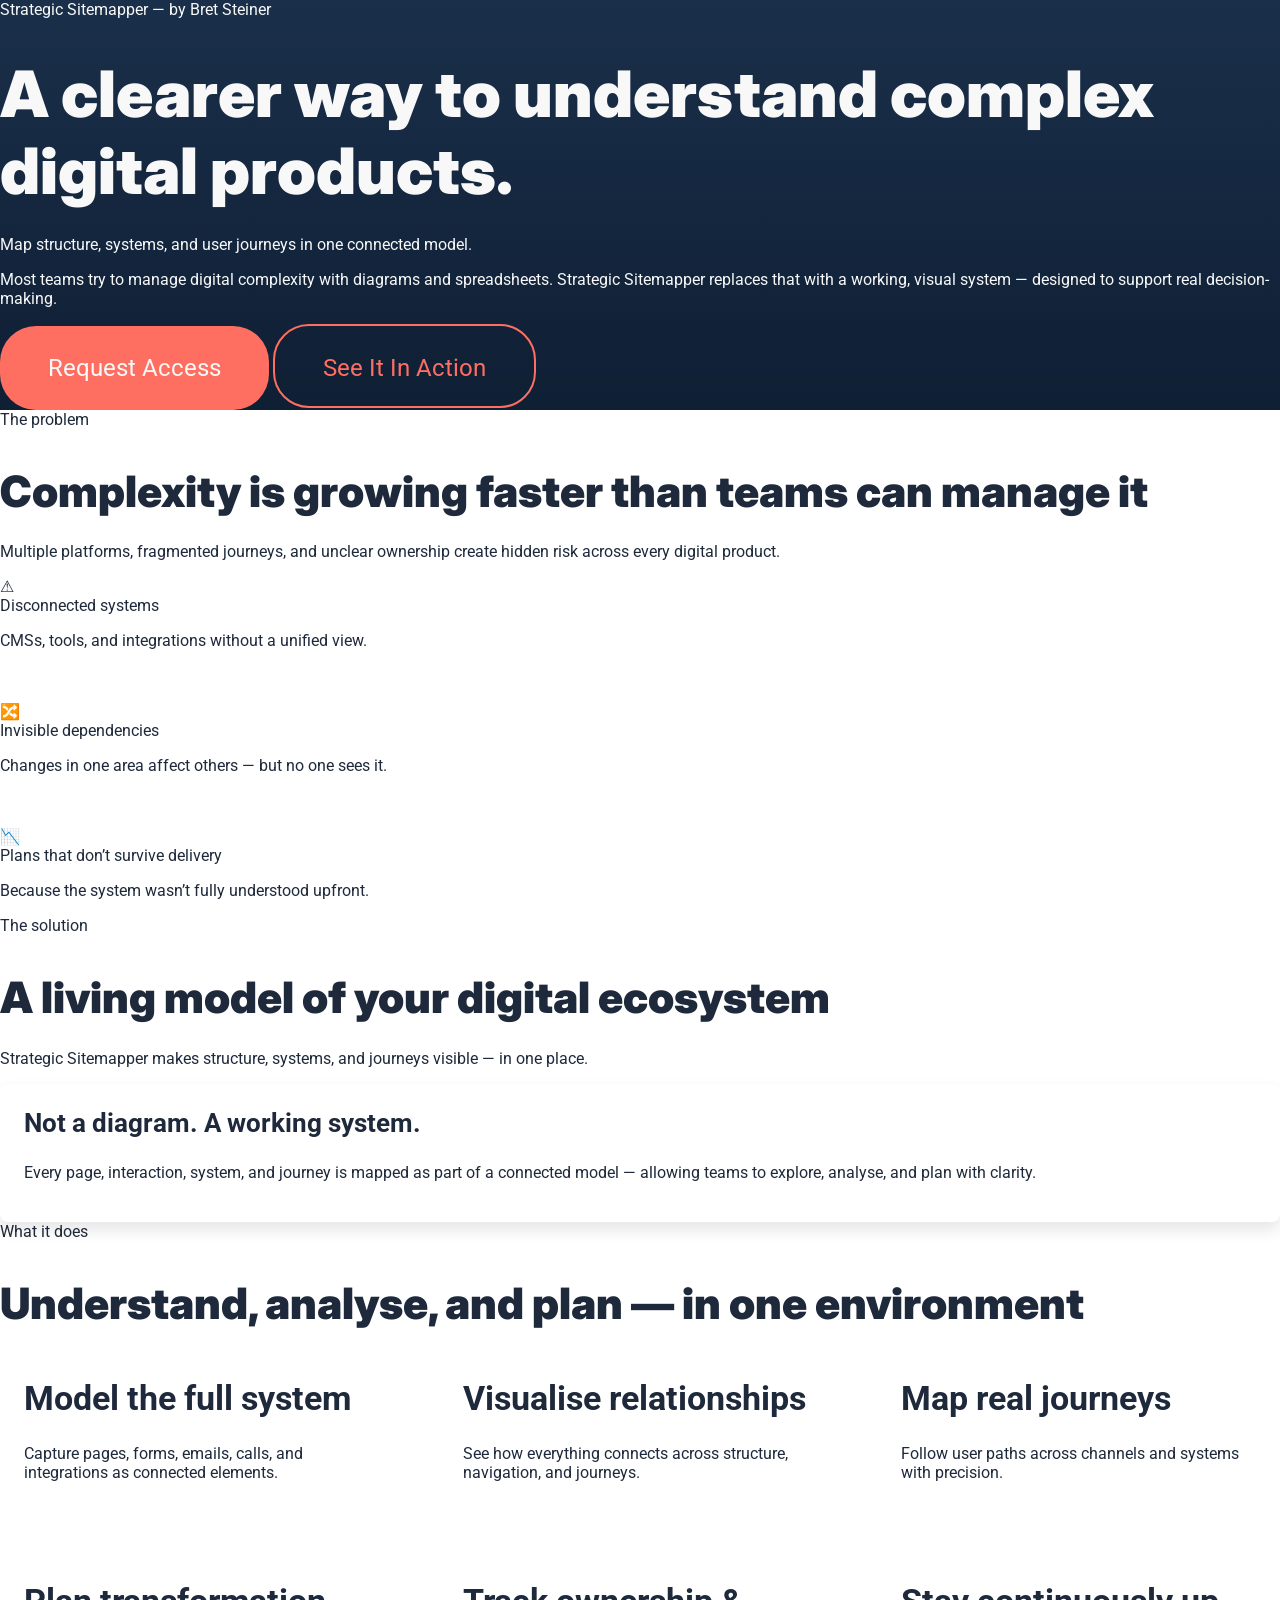
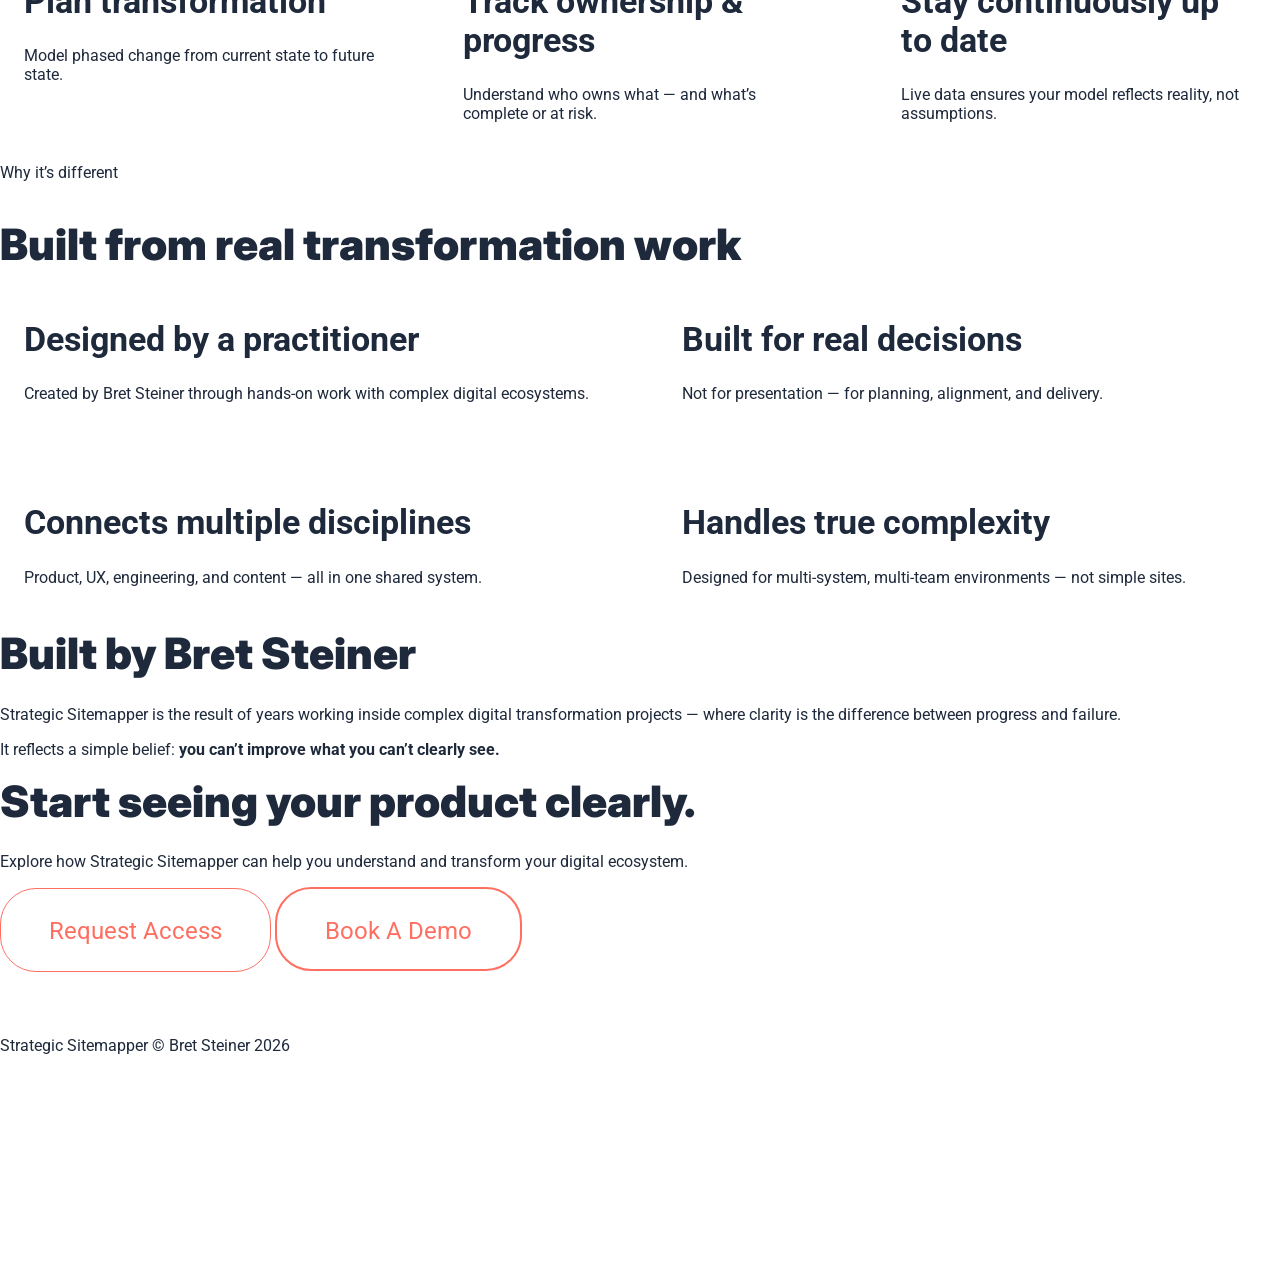
==== commit edcb4af9: "created site structure" ====
--- a/index.html
+++ b/index.html
@@ -1,5614 +1,257 @@
-<!DOCTYPE html>
-<html lang="en">
-<head>
-<meta charset="UTF-8">
-<meta name="viewport" content="width=device-width, initial-scale=1.0">
-<title>Strategic Sitemapper</title>
-<link href="https://fonts.googleapis.com/css2?family=Google+Sans:wght@400;500;600;700&family=Google+Sans+Display:wght@400;700&family=Google+Sans+Mono&family=IBM+Plex+Mono:wght@400;500&display=swap" rel="stylesheet">
-<link href="https://fonts.googleapis.com/icon?family=Material+Icons+Round" rel="stylesheet">
-<link href="https://fonts.googleapis.com/icon?family=Material+Icons+Outlined" rel="stylesheet">
-<script src="https://accounts.google.com/gsi/client" async defer></script>
-<style>
-*{box-sizing:border-box;margin:0;padding:0}
-
-/* ── BRAND TOKENS ── */
-:root{
-  --brand-primary:#1a73e8;
-  --brand-primary-dark:#1557b0;
-  --brand-primary-light:#e8f0fe;
-  --brand-secondary:#12b5cb;
-  --brand-secondary-light:#e0f7fa;
-  --brand-accent:#f29900;
-
-  --md-bg:#f8f9fc;
-  --md-surface:#ffffff;
-  --md-surface-variant:#f1f3f8;
-  --md-surface-container:#eef0f6;
-  --md-surface-container-high:#e8eaf2;
-  --md-outline:#c4c8d6;
-  --md-outline-variant:#dadde8;
-  --md-on-surface:#1a1c21;
-  --md-on-surface-variant:#44474f;
-  --md-on-surface-muted:#6b6f7a;
-
-  --el-1:0 1px 2px rgba(0,0,0,.06),0 1px 3px rgba(0,0,0,.04);
-  --el-2:0 1px 2px rgba(0,0,0,.06),0 2px 6px rgba(0,0,0,.07);
-  --el-3:0 2px 6px rgba(0,0,0,.08),0 4px 12px rgba(0,0,0,.06);
-  --el-4:0 4px 12px rgba(0,0,0,.10),0 8px 24px rgba(0,0,0,.07);
-
-  /* Aliases kept for existing JS references */
-  --bg:var(--md-bg);
-  --canvas-bg:#eef1f8;
-  --surface:var(--md-surface);
-  --surface2:var(--md-surface-variant);
-  --surface3:var(--md-surface-container);
-  --border:var(--md-outline-variant);
-  --border2:var(--md-outline);
-  --border3:#a8aab8;
-  --text:var(--md-on-surface);
-  --text2:var(--md-on-surface-variant);
-  --text3:var(--md-on-surface-muted);
-  --accent:var(--brand-primary);
-  --accent-bg:var(--brand-primary-light);
-  --shadow-sm:var(--el-1);
-  --shadow-md:var(--el-2);
-  --shadow-lg:var(--el-4);
-  --nav-w:240px;
-  --tp-cta-fg:#c5221f;--tp-cta-bg:#fce8e6;
-  --s-lv:#137333;--s-lv-bg:#e6f4ea;
-  --s-cs-bg:#e6f4ea;--s-cs:#137333;
-  --font-body:'Google Sans','Segoe UI',system-ui,sans-serif;
-  --font-mono:'Google Sans Mono','IBM Plex Mono',monospace;
-  --font-display:'Google Sans Display','Google Sans',sans-serif;
-}
-
-html,body{height:100%;overflow:hidden;background:var(--md-bg);color:var(--md-on-surface);font-family:var(--font-body);font-size:13px;-webkit-font-smoothing:antialiased}
-::-webkit-scrollbar{width:6px;height:6px}
-::-webkit-scrollbar-track{background:transparent}
-::-webkit-scrollbar-thumb{background:var(--md-outline);border-radius:99px}
-::-webkit-scrollbar-thumb:hover{background:var(--border3)}
-
-/* ── LOADING THROBBER ── */
-#appLoader{position:fixed;inset:0;background:var(--md-bg);display:flex;flex-direction:column;align-items:center;justify-content:center;z-index:9999;gap:20px;transition:opacity .5s}
-#appLoader.hidden{opacity:0;pointer-events:none}
-.loader-logo-spin{width:72px;height:72px;border-radius:20px;display:flex;align-items:center;justify-content:center;animation:logo-spin 1.4s cubic-bezier(.4,0,.6,1) infinite;background:var(--brand-primary);color:#fff;font-family:var(--font-display);font-size:26px;font-weight:700;box-shadow:var(--el-3);overflow:hidden}
-.loader-logo-spin img{width:100%;height:100%;object-fit:contain;border-radius:18px}
-@keyframes logo-spin{0%{transform:rotate(0deg) scale(1)}40%{transform:rotate(180deg) scale(1.1)}80%{transform:rotate(360deg) scale(1)}100%{transform:rotate(360deg) scale(1)}}
-.loader-track{width:220px;height:3px;background:var(--md-surface-container);border-radius:99px;overflow:hidden}
-.loader-fill{height:100%;background:var(--brand-primary);border-radius:99px;animation:loader-slide 1.6s ease-in-out infinite}
-@keyframes loader-slide{0%{width:0%;margin-left:0}50%{width:55%;margin-left:22%}100%{width:0%;margin-left:100%}}
-.loader-text{font-family:var(--font-body);font-size:13px;color:var(--text3);letter-spacing:.2px}
-
-/* ── LAYOUT ── */
-.app-shell{display:flex;flex-direction:column;height:100vh;overflow:hidden}
-.app-body{display:flex;flex:1;overflow:hidden}
-
-/* ── HEADER — MD3 top app bar ── */
-header{height:56px;background:var(--md-surface);border-bottom:1px solid var(--md-outline-variant);display:flex;align-items:center;padding:0 16px;gap:8px;flex-shrink:0;z-index:60;box-shadow:var(--el-1)}
-.logo{display:flex;align-items:center;gap:10px;white-space:nowrap;flex-shrink:0;cursor:pointer;text-decoration:none}
-.logo-mark{width:34px;height:34px;border-radius:9px;background:var(--brand-primary);display:flex;align-items:center;justify-content:center;flex-shrink:0;overflow:hidden}
-.logo-img{height:34px;max-width:110px;object-fit:contain;display:block}
-.logo-text{font-family:var(--font-display);font-size:15px;font-weight:700;letter-spacing:-.2px;color:var(--md-on-surface)}
-.h-sep{width:1px;height:22px;background:var(--md-outline-variant);flex-shrink:0;margin:0 2px}
-.metrics-row{display:flex;gap:4px;flex:1;overflow:hidden;align-items:center;min-width:0}
-.metric{display:flex;align-items:center;gap:6px;background:var(--md-surface-variant);border:1px solid var(--md-outline-variant);border-radius:10px;padding:4px 10px;white-space:nowrap;flex-shrink:0;height:34px;transition:box-shadow .15s;cursor:default}
-.metric:hover{box-shadow:var(--el-2)}
-.metric-val{font-family:var(--font-display);font-size:14px;font-weight:700;line-height:1;color:var(--md-on-surface)}
-.metric-val sup{font-size:8px;color:var(--text3);font-weight:500}
-.metric-lbl{font-size:9px;color:var(--text3);text-transform:uppercase;letter-spacing:.4px;line-height:1.3;font-weight:500}
-.metric-ring{position:relative;width:26px;height:26px;flex-shrink:0}
-.metric-ring svg{transform:rotate(-90deg);display:block}
-.ring-bg{stroke:var(--border2);fill:none}
-.ring-fg{fill:none;stroke-linecap:round}
-.ring-pct{position:absolute;inset:0;display:flex;align-items:center;justify-content:center;font-family:var(--font-body);font-size:7px;font-weight:700;color:var(--text)}
-.sec-bars{min-width:160px}
-.sec-bar-row{display:flex;align-items:center;gap:5px;margin-bottom:2px}
-.sec-bar-row:last-child{margin-bottom:0}
-.sec-bar-lbl{font-size:8px;color:var(--text2);width:56px;flex-shrink:0;overflow:hidden;text-overflow:ellipsis;white-space:nowrap}
-.sec-bar-track{flex:1;height:3px;background:var(--border);border-radius:99px;overflow:hidden;min-width:36px}
-.sec-bar-fill{height:100%;border-radius:99px;transition:width .5s ease}
-.sec-bar-pct{font-family:var(--font-mono);font-size:7px;color:var(--text3);width:22px;text-align:right;flex-shrink:0}
-.dash-toggle{display:flex;align-items:center;gap:5px;padding:4px 14px;border-radius:20px;border:1px solid var(--md-outline-variant);background:transparent;color:var(--text2);font-family:var(--font-body);font-size:12px;font-weight:500;cursor:pointer;transition:all .2s;height:32px;flex-shrink:0}
-.dash-toggle:hover{background:var(--md-surface-container)}
-.dash-toggle.active{background:var(--brand-primary-light);border-color:var(--brand-primary);color:var(--brand-primary)}
-.header-actions{display:flex;gap:6px;margin-left:auto;flex-shrink:0;align-items:center}
-.hbtn{padding:6px 16px;border-radius:20px;border:none;background:var(--md-surface-container);color:var(--text2);font-family:var(--font-body);font-size:12px;font-weight:500;cursor:pointer;transition:all .2s;white-space:nowrap;letter-spacing:.1px}
-.hbtn:hover{background:var(--md-surface-container-high);color:var(--text);box-shadow:var(--el-1)}
-.hbtn.primary{background:var(--brand-primary);color:#fff}
-.hbtn.primary:hover{background:var(--brand-primary-dark);box-shadow:var(--el-2)}
-.hbtn.active{background:var(--brand-primary-light);color:var(--brand-primary)}
-.hbtn.icon{padding:0;border-radius:50%;width:36px;height:36px;display:flex;align-items:center;justify-content:center;font-size:18px}
-
-/* ── PHASE BAR ── */
-.phase-bar{height:44px;background:var(--md-surface);border-bottom:1px solid var(--md-outline-variant);display:flex;align-items:center;padding:0 16px;gap:4px;overflow-x:auto;flex-shrink:0}
-.phase-chip{display:flex;align-items:center;gap:6px;padding:5px 16px;border-radius:20px;border:1px solid transparent;background:transparent;color:var(--text3);font-family:var(--font-body);font-size:12px;font-weight:500;cursor:pointer;transition:all .2s;white-space:nowrap;flex-shrink:0}
-.phase-chip:hover{background:var(--md-surface-container);color:var(--text2)}
-.phase-chip.active{border-color:var(--brand-primary);background:var(--brand-primary-light);color:var(--brand-primary)}
-.phase-dot{width:8px;height:8px;border-radius:50%;flex-shrink:0}
-.phase-pct{font-family:var(--font-mono);font-size:9px;background:rgba(0,0,0,.06);padding:1px 6px;border-radius:10px;color:var(--text3)}
-.phase-chip.active .phase-pct{background:rgba(26,115,232,.12);color:var(--brand-primary)}
-.ph-add{padding:5px 14px;border-radius:20px;border:1px dashed var(--md-outline);background:transparent;color:var(--text3);font-size:12px;cursor:pointer;transition:all .2s;white-space:nowrap;font-family:var(--font-body);flex-shrink:0}
-.ph-add:hover{border-color:var(--brand-primary);color:var(--brand-primary)}
-
-/* ── LEFT NAV ── */
-.left-nav{width:var(--nav-w);flex-shrink:0;background:var(--md-surface);border-right:1px solid var(--md-outline-variant);display:flex;flex-direction:column;overflow:hidden;transition:width .25s cubic-bezier(.4,0,.2,1);z-index:30}
-.left-nav.collapsed{width:0;border-right:none}
-.nav-header{padding:14px 16px 10px;border-bottom:1px solid var(--md-outline-variant);flex-shrink:0;display:flex;align-items:center;justify-content:space-between}
-.nav-title{font-family:var(--font-body);font-size:11px;font-weight:600;text-transform:uppercase;letter-spacing:.8px;color:var(--text3)}
-.nav-add-btn{width:28px;height:28px;border-radius:50%;border:none;background:transparent;color:var(--text3);cursor:pointer;font-size:18px;display:flex;align-items:center;justify-content:center;transition:all .15s}
-.nav-add-btn:hover{background:var(--brand-primary-light);color:var(--brand-primary)}
-.nav-body{flex:1;overflow-y:auto;padding:8px 0}
-.nav-section{margin-bottom:1px}
-.nav-section-hd{display:flex;align-items:center;gap:8px;padding:8px 16px;cursor:pointer;transition:background .15s}
-.nav-section-hd:hover{background:var(--md-surface-container)}
-.nav-section-dot{width:10px;height:10px;border-radius:50%;flex-shrink:0}
-.nav-section-name{font-size:12px;font-weight:500;color:var(--md-on-surface);flex:1;white-space:nowrap;overflow:hidden;text-overflow:ellipsis}
-.nav-section-count{font-family:var(--font-mono);font-size:9px;color:var(--text3)}
-.nav-section-arrow{font-size:10px;color:var(--text3);transition:transform .2s;flex-shrink:0}
-.nav-section-arrow.open{transform:rotate(90deg)}
-.nav-steps{padding:0 0 4px;display:none}
-.nav-steps.open{display:block}
-.nav-step{display:flex;align-items:center;gap:8px;padding:6px 16px 6px 34px;cursor:pointer;transition:background .15s}
-.nav-step:hover{background:var(--md-surface-container)}
-.nav-step.active-journey{background:var(--brand-primary-light);color:var(--brand-primary)}
-.nav-step-num{font-family:var(--font-mono);font-size:8px;color:var(--text3);width:14px;flex-shrink:0;text-align:right}
-.nav-step-icon{font-size:11px;flex-shrink:0}
-.nav-step-name{font-size:11px;color:var(--text2);flex:1;white-space:nowrap;overflow:hidden;text-overflow:ellipsis}
-.nav-section-actions{display:flex;gap:4px;padding:2px 16px 6px 34px}
-.nav-mini-btn{font-size:10px;padding:3px 10px;border-radius:12px;border:1px solid var(--md-outline);background:transparent;color:var(--text3);cursor:pointer;transition:all .15s}
-.nav-mini-btn:hover{background:var(--md-surface-container);color:var(--text)}
-.nav-journey-none{padding:24px 16px;text-align:center;font-size:11px;color:var(--text3);line-height:1.6}
-
-/* ── CANVAS ── */
-.canvas-area{flex:1;display:flex;flex-direction:column;overflow:hidden;position:relative}
-.canvas-wrap{flex:1;overflow:auto;position:relative;background-color:var(--canvas-bg);background-image:radial-gradient(circle,rgba(26,28,33,.07) 1px,transparent 1px);background-size:24px 24px}
-.canvas{padding:40px 48px 120px;min-width:max-content;position:relative}
-.conn-svg{position:absolute;top:0;left:0;overflow:visible;z-index:2;pointer-events:none}
-.node-boundary{transition:stroke .18s,stroke-width .18s,filter .18s}
-.card-shield{transition:none}
-.conn-svg path[class$="-hit"]{pointer-events:stroke}
-
-/* ── LAYER BAR ── sits above the scrollbar, never behind it */
-.layer-bar{height:44px;background:var(--md-surface);border-top:1px solid var(--md-outline-variant);display:flex;align-items:center;padding:0 16px;gap:6px;flex-shrink:0;z-index:50;overflow-x:auto;overflow-y:hidden;box-shadow:0 -2px 8px rgba(0,0,0,.06)}
-.layer-lbl{font-size:10px;color:var(--text3);text-transform:uppercase;letter-spacing:.6px;margin-right:2px;white-space:nowrap;font-weight:600;flex-shrink:0;font-family:var(--font-body)}
-
-/* ── VIEW BAR ── */
-.view-bar{height:44px;background:var(--md-surface-container);border-bottom:1px solid var(--md-outline-variant);display:flex;align-items:center;padding:0 14px;gap:10px;flex-shrink:0;z-index:30}
-.vb-group{display:flex;align-items:center;gap:6px}
-.vb-lbl{font-size:10px;font-weight:600;text-transform:uppercase;letter-spacing:.6px;color:var(--text3);font-family:var(--font-body);white-space:nowrap}
-.vb-select{height:30px;padding:0 10px;border-radius:8px;border:1px solid var(--md-outline-variant);background:var(--md-surface);color:var(--md-on-surface);font-family:var(--font-body);font-size:12px;cursor:pointer;transition:all .18s;min-width:160px}
-.vb-select:hover,.vb-select:focus{border-color:var(--brand-primary);outline:none}
-/* Node visibility dropdown */
-.vb-node-wrap{position:relative}
-.vb-node-btn{display:flex;align-items:center;gap:4px;min-width:140px;background:var(--md-surface);cursor:pointer;text-align:left;padding:0 10px;font-family:var(--font-body);font-size:12px;color:var(--md-on-surface)}
-.vb-node-dropdown{position:absolute;top:calc(100% + 4px);left:0;min-width:220px;background:var(--md-surface);border:1px solid var(--md-outline-variant);border-radius:10px;box-shadow:var(--el-3);z-index:200;padding:6px 0;max-height:320px;overflow-y:auto}
-.vb-dd-item{padding:4px 12px}
-.vb-dd-label{display:flex;align-items:center;gap:8px;cursor:pointer;font-size:12px;font-family:var(--font-body);color:var(--md-on-surface);padding:3px 0;transition:color .15s;white-space:nowrap;overflow:hidden;text-overflow:ellipsis}
-.vb-dd-label:hover{color:var(--brand-primary)}
-.vb-dd-label input{accent-color:var(--brand-primary);cursor:pointer;flex-shrink:0}
-.vb-dd-sep{height:1px;background:var(--md-outline-variant);margin:4px 0}
-.vb-dd-root-icon{font-size:12px;flex-shrink:0}
-.view-sep{width:1px;height:24px;background:var(--md-outline-variant);flex-shrink:0;margin:0 2px}
-
-/* ── MENU / FOOTER ZONES ── */
-.zone-wrap{display:flex;flex-direction:column;align-items:center;width:100%}
-.zone-block{width:100%;margin-bottom:6px}
-.zone-header{display:flex;align-items:center;gap:6px;padding:3px 8px;font-size:8px;font-weight:700;text-transform:uppercase;letter-spacing:.7px;color:var(--text3);font-family:var(--font-body)}
-.zone-header-icon{font-size:10px}
-.zone-pills{display:flex;flex-wrap:wrap;gap:5px;padding:4px 8px 6px;justify-content:center}
-.zone-pill{display:flex;align-items:center;gap:4px;padding:4px 10px;border-radius:20px;font-family:var(--font-body);font-size:9px;font-weight:600;cursor:pointer;transition:all .18s;white-space:nowrap;border:1.5px solid transparent;max-width:160px;overflow:hidden;text-overflow:ellipsis}
-.zone-pill.menu-pill{background:#e6f4ea;color:#137333;border-color:#b7dfbf}
-.zone-pill.menu-pill:hover{background:#137333;color:#fff;border-color:#137333}
-.zone-pill.footer-pill{background:#f5edda;color:#7a5a1e;border-color:#e2cfa0}
-.zone-pill.footer-pill:hover{background:#7a5a1e;color:#fff;border-color:#7a5a1e}
-.zone-pill.cta-pill{background:#fce8e6;color:#c5221f;border-color:#f5b7b1}
-.zone-pill.cta-pill:hover{background:#c5221f;color:#fff;border-color:#c5221f}
-.zone-connector{width:1px;height:8px;background:var(--md-outline-variant);margin:0 auto 4px}
-.zone-divider{width:80%;height:1px;background:var(--md-outline-variant);margin:0 auto 8px;opacity:.5}
-
-/* ── ORPHAN SECTION ── */
-.orphan-section{margin-top:32px;padding:16px 14px;border-radius:14px;border:2px dashed #e2a000;background:#fffbf0}
-.orphan-hd{display:flex;align-items:center;gap:8px;margin-bottom:12px}
-.orphan-icon{font-size:16px}
-.orphan-title{font-family:var(--font-display);font-size:13px;font-weight:700;color:#7a5a1e}
-.orphan-count{font-family:var(--font-mono);font-size:10px;color:#9c7a3e;background:#f5edda;padding:2px 8px;border-radius:8px}
-.orphan-desc{font-size:10px;color:#9c7a3e;margin-bottom:10px;font-style:italic}
-.orphan-cards{display:flex;flex-wrap:wrap;gap:8px;align-items:flex-start}
-
-/* ── LINK LINE PRIORITY ── overrides in drawConnectors SVG are handled in JS */
-/* These CSS vars control the line weights used in the SVG path builders */
-
-/* ── ICON HEADER BUTTONS ── */
-.hbtn-icon{display:flex;align-items:center;justify-content:center;width:32px;height:32px;border-radius:8px;border:1px solid var(--md-outline-variant);background:transparent;color:var(--text2);font-size:16px;cursor:pointer;transition:all .18s;flex-shrink:0;position:relative}
-.hbtn-icon:hover{background:var(--md-surface-container);color:var(--md-on-surface);border-color:var(--md-outline)}
-.hbtn-icon.primary-icon{background:var(--brand-primary);border-color:var(--brand-primary);color:#fff}
-.hbtn-icon.primary-icon:hover{opacity:.88}
-.hbtn-icon.active-icon{background:var(--brand-primary-light);border-color:var(--brand-primary);color:var(--brand-primary)}
-/* Tooltip */
-.hbtn-icon::after{content:attr(data-tip);position:absolute;bottom:-34px;left:50%;transform:translateX(-50%);background:var(--md-on-surface);color:var(--md-surface);font-size:10px;font-family:var(--font-body);padding:4px 8px;border-radius:6px;white-space:nowrap;opacity:0;pointer-events:none;transition:opacity .15s;z-index:1000;font-weight:400}
-.hbtn-icon:hover::after{opacity:1}
-
-/* ── VIEWS ── */
-/* Ecosystem / Force */
-#viewEcosystem{width:100%;height:100%;position:relative}
-.eco-svg{width:100%;height:100%;position:absolute;top:0;left:0}
-
-/* Journey swim-lane */
-.journey-view{padding:28px 24px;min-width:max-content}
-.jv-lane{display:flex;align-items:center;gap:0;margin-bottom:20px;position:relative}
-.jv-lane-label{width:130px;flex-shrink:0;font-family:var(--font-display);font-size:11px;font-weight:700;color:var(--text2);text-transform:uppercase;letter-spacing:.6px;padding-right:14px;text-align:right;word-break:break-word;line-height:1.3}
-.jv-lane-steps{display:flex;align-items:center;gap:0;flex:1}
-.jv-step-wrap{display:flex;align-items:center}
-.jv-connector{width:32px;height:2px;background:var(--md-outline-variant);flex-shrink:0;position:relative}
-.jv-connector::after{content:'▶';position:absolute;right:-6px;top:50%;transform:translateY(-50%);font-size:8px;color:var(--md-outline-variant)}
-.jv-card{width:148px;border-radius:10px;border:2px solid var(--md-outline-variant);background:var(--md-surface);padding:8px 10px;cursor:pointer;transition:all .18s;position:relative}
-.jv-card:hover{box-shadow:var(--el-2);border-color:var(--brand-primary)}
-.jv-card.active-j{border-color:var(--brand-primary);background:var(--brand-primary-light)}
-.jv-card-phase{position:absolute;top:-9px;right:8px;font-size:7px;font-weight:700;padding:1px 7px;border-radius:8px;color:#fff}
-.jv-card-title{font-size:11px;font-weight:600;color:var(--md-on-surface);margin-bottom:3px;white-space:nowrap;overflow:hidden;text-overflow:ellipsis}
-.jv-card-url{font-family:var(--font-mono);font-size:8px;color:var(--text3);white-space:nowrap;overflow:hidden;text-overflow:ellipsis}
-.jv-card-label{font-size:9px;color:var(--text3);margin-top:2px;font-style:italic}
-.jv-empty{padding:24px;font-size:12px;color:var(--text3);font-style:italic}
-
-/* Focus / Radial view */
-.focus-view{width:100%;height:100%;position:relative;display:flex;align-items:center;justify-content:center}
-.focus-svg{width:100%;height:100%;position:absolute;top:0;left:0;pointer-events:none}
-.focus-center-card{position:absolute;width:180px;border-radius:14px;border:2px solid var(--brand-primary);background:var(--md-surface);box-shadow:var(--el-3);padding:12px 14px;cursor:default;z-index:5}
-.focus-petal{position:absolute;width:148px;border-radius:10px;border:1px solid var(--md-outline-variant);background:var(--md-surface);padding:7px 10px;cursor:pointer;transition:all .18s;z-index:4}
-.focus-petal:hover{box-shadow:var(--el-2);border-color:var(--brand-primary);z-index:6}
-.focus-petal-group-label{position:absolute;font-size:8px;font-weight:700;text-transform:uppercase;letter-spacing:.7px;color:var(--text3);font-family:var(--font-body)}
-.focus-prompt{font-size:13px;color:var(--text3);font-style:italic;text-align:center}
-
-/* Audit / Matrix view */
-.audit-view{padding:20px 24px;min-width:max-content;overflow:auto}
-.audit-table{border-collapse:collapse;font-size:11px;font-family:var(--font-body)}
-.audit-table th{position:sticky;top:0;background:var(--md-surface-container);padding:8px 12px;text-align:left;font-size:9px;font-weight:700;text-transform:uppercase;letter-spacing:.6px;color:var(--text2);border-bottom:2px solid var(--md-outline-variant);white-space:nowrap;z-index:5}
-.audit-table th:first-child{position:sticky;left:0;z-index:10;background:var(--md-surface-container)}
-.audit-table td{padding:6px 12px;border-bottom:1px solid var(--md-outline-variant);border-right:1px solid var(--md-outline-variant);white-space:nowrap;vertical-align:middle}
-.audit-table td:first-child{position:sticky;left:0;background:var(--md-surface);font-weight:500;z-index:3;max-width:200px;overflow:hidden;text-overflow:ellipsis}
-.audit-table tr:hover td{background:var(--md-surface-container)}
-.audit-cell{display:inline-flex;align-items:center;gap:4px;padding:2px 7px;border-radius:6px;font-size:9px;font-weight:600}
-.audit-ok{background:#e6f4ea;color:#137333}
-.audit-warn{background:#fff8e1;color:#7a5a1e}
-.audit-miss{background:#fce8e6;color:#c5221f}
-.audit-na{background:var(--md-surface-variant);color:var(--text3)}
-
-/* Platform / Cluster view */
-.platform-view{padding:28px 24px;min-width:max-content}
-.platform-cluster{margin-bottom:28px}
-.platform-cluster-hd{display:flex;align-items:center;gap:10px;margin-bottom:12px}
-.platform-cluster-dot{width:14px;height:14px;border-radius:4px;flex-shrink:0}
-.platform-cluster-name{font-family:var(--font-display);font-size:13px;font-weight:700;color:var(--md-on-surface)}
-.platform-cluster-count{font-size:9px;color:var(--text3);font-family:var(--font-mono)}
-.platform-cluster-cards{display:flex;flex-wrap:wrap;gap:8px;padding:14px;border-radius:14px;border:2px solid transparent}
-.layer-tog{display:flex;align-items:center;gap:5px;padding:4px 12px;border-radius:16px;border:1px solid var(--md-outline-variant);background:transparent;color:var(--text3);font-family:var(--font-body);font-size:11px;font-weight:500;cursor:pointer;transition:all .2s;white-space:nowrap;flex-shrink:0;height:28px}
-.layer-tog .ldot{width:7px;height:7px;border-radius:2px;flex-shrink:0;transition:all .2s}
-.layer-tog.on{border-color:var(--brand-primary);background:var(--brand-primary-light);color:var(--brand-primary)}
-.layer-tog.off{opacity:.5}
-.layer-tog:hover{opacity:1;background:var(--md-surface-container)}
-.l-sep{width:1px;height:16px;background:var(--md-outline-variant);flex-shrink:0}
-.filter-chip{padding:2px 10px;border-radius:12px;border:1px solid var(--md-outline-variant);background:transparent;font-family:var(--font-body);font-size:10px;font-weight:500;cursor:pointer;transition:all .2s;white-space:nowrap;color:var(--text3);height:24px;display:inline-flex;align-items:center}
-.filter-chip.active{background:var(--brand-primary-light);border-color:var(--brand-primary);color:var(--brand-primary)}
-.filter-chip:hover{background:var(--md-surface-container)}
-
-/* ── PAGE CARDS ── */
-.page-card{width:168px;border-radius:12px;border:1px solid var(--md-outline-variant);background:var(--md-surface);position:relative;cursor:pointer;flex-shrink:0;overflow:hidden;box-shadow:var(--el-1);transition:border-color .2s,box-shadow .2s,transform .2s,opacity .25s;z-index:1}
-.card-title-row{display:flex;align-items:flex-start;gap:4px;margin-bottom:1px}
-.card-title-row .card-title{flex:1;min-width:0}
-.card-link-count{flex-shrink:0;font-family:var(--font-mono);font-size:8px;font-weight:700;background:rgba(26,28,33,.07);color:var(--text3);border-radius:5px;padding:1px 5px;line-height:1.7;border:1px solid rgba(26,28,33,.09);white-space:nowrap;margin-top:1px}
-.card-link-count--zero{opacity:.35}
-.page-card:hover{border-color:var(--md-outline);transform:translateY(-2px);box-shadow:var(--el-3)}
-.page-card.selected{border-color:var(--brand-primary);box-shadow:0 0 0 2px rgba(26,115,232,.18),var(--el-2)}
-.page-card.journey-active{box-shadow:0 0 0 2px var(--journey-colour,#1a73e8),0 0 16px 2px rgba(26,115,232,.14),var(--el-2)}
-.page-card.dimmed{opacity:.18;pointer-events:none}
-.page-card.diff-new{border-color:#34a853;box-shadow:0 0 0 1px rgba(52,168,83,.2)}
-.page-card.diff-changed{border-color:#fbbc04;box-shadow:0 0 0 1px rgba(251,188,4,.2)}
-.card-bg-img{position:absolute;inset:0;background-size:cover;background-position:center;opacity:0;transition:opacity .3s;pointer-events:none;border-radius:12px}
-.card-bg-img.vis{opacity:.08}
-.card-bg-ov{position:absolute;inset:0;background:linear-gradient(180deg,rgba(255,255,255,.6) 0%,rgba(255,255,255,.92) 70%,#fff 100%);pointer-events:none;border-radius:12px;opacity:0;transition:opacity .3s}
-.card-bg-ov.vis{opacity:1}
-.card-strip{height:4px;border-radius:12px 12px 0 0;position:relative;z-index:2;transition:background .3s}
-.card-body{padding:8px 10px 6px;position:relative;z-index:2}
-.card-title{font-family:var(--font-body);font-size:11px;font-weight:600;color:var(--md-on-surface);margin-bottom:1px;line-height:1.35;white-space:nowrap;overflow:hidden;text-overflow:ellipsis}
-.card-url{font-family:var(--font-mono);font-size:8px;color:var(--text3);white-space:nowrap;overflow:hidden;text-overflow:ellipsis;margin-bottom:4px}
-.badge-img-wrap{display:none;align-items:center;gap:5px;margin-bottom:4px}
-.badge-img-wrap.vis{display:flex}
-.badge-img{height:22px;max-width:70px;object-fit:contain;border-radius:4px;border:1px solid var(--md-outline-variant)}
-.badge-img-lbl{font-size:8px;color:var(--text3);white-space:nowrap;overflow:hidden;text-overflow:ellipsis}
-.card-chips{display:flex;gap:3px;flex-wrap:wrap;min-height:13px}
-.chip{font-size:8px;font-weight:500;padding:2px 6px;border-radius:10px;line-height:1.3;white-space:nowrap;border:1px solid transparent;font-family:var(--font-body)}
-.cta-section,.extlink-section{border-top:1px solid var(--md-outline-variant);position:relative;z-index:2}
-.cta-header,.extlink-header{display:flex;align-items:center;gap:5px;padding:5px 10px;cursor:pointer;transition:background .15s}
-.cta-header:hover,.extlink-header:hover{background:var(--md-surface-container)}
-.cta-toggle-icon,.extlink-toggle-icon{font-size:8px;color:var(--text3);transition:transform .2s;flex-shrink:0}
-.cta-toggle-icon.open,.extlink-toggle-icon.open{transform:rotate(90deg)}
-.cta-lbl,.extlink-lbl{font-size:9px;font-weight:600;color:var(--text3);font-family:var(--font-body);flex:1}
-.cta-count,.extlink-count{font-family:var(--font-mono);font-size:8px;color:var(--text3)}
-.cta-blocks,.extlink-blocks{display:none;padding:0 10px 6px}
-.cta-blocks.open,.extlink-blocks.open{display:block}
-.cta-block{display:flex;align-items:center;gap:5px;padding:3px 6px;border-radius:6px;border:1px solid var(--tp-cta-bg);background:var(--tp-cta-bg);margin-bottom:3px;cursor:pointer;transition:all .15s}
-.cta-block:hover{border-color:var(--tp-cta-fg);box-shadow:var(--el-1)}
-.cta-block-icon{font-size:9px;flex-shrink:0}
-.cta-block-label{font-size:9px;font-weight:600;color:var(--tp-cta-fg);flex:1;white-space:nowrap;overflow:hidden;text-overflow:ellipsis}
-.cta-block-arrow{font-size:8px;color:var(--text3);flex-shrink:0}
-.extlink-block{display:flex;align-items:center;gap:5px;padding:3px 6px;border-radius:6px;border:1px solid var(--brand-primary-light);background:var(--brand-primary-light);margin-bottom:3px;cursor:pointer;transition:all .15s}
-.extlink-block:hover{border-color:var(--brand-primary);box-shadow:var(--el-1)}
-.extlink-block-icon,.extlink-block-arrow{font-size:9px;flex-shrink:0}
-.extlink-block-label{font-size:9px;font-weight:600;color:var(--brand-primary);flex:1;white-space:nowrap;overflow:hidden;text-overflow:ellipsis}
-.card-footer{border-top:1px solid var(--md-outline-variant);padding:4px 10px;display:flex;align-items:center;gap:4px;position:relative;z-index:2}
-.owner-av{width:16px;height:16px;border-radius:50%;flex-shrink:0;display:flex;align-items:center;justify-content:center;font-size:7px;font-weight:700;overflow:hidden}
-.card-lc{font-size:8px;color:var(--text3);font-family:var(--font-mono);flex:1}
-.card-lc .ext{color:var(--brand-primary)}
-.card-so{font-size:10px}
-.card-status-bar{height:3px;border-radius:0 0 12px 12px;position:relative;z-index:2;transition:background .3s}
-.card-owner-hd{position:absolute;top:6px;right:6px;z-index:5;pointer-events:none}
-.owner-av-hd{width:20px;height:20px;border-radius:50%;display:flex;align-items:center;justify-content:center;font-size:7px;font-weight:700;overflow:hidden;flex-shrink:0;box-shadow:var(--el-1)}
-.tp-icon-strip{height:26px;display:flex;align-items:center;padding:0 10px;gap:5px;font-size:11px;border-radius:12px 12px 0 0;position:relative;z-index:2}
-.diff-badge{position:absolute;top:-8px;right:-4px;z-index:10;font-size:7px;font-weight:700;padding:2px 6px;border-radius:10px;text-transform:uppercase;letter-spacing:.4px;font-family:var(--font-body);border:1px solid transparent}
-
-/* ── NODE EDIT MODAL ── */
-.modal.node-edit{width:760px;max-width:96vw;max-height:90vh;display:flex;flex-direction:column;border-radius:20px}
-.ne-header{padding:18px 22px 0;border-bottom:1px solid var(--md-outline-variant);flex-shrink:0}
-.ne-header-top{display:flex;align-items:flex-start;justify-content:space-between;margin-bottom:8px}
-.ne-title{font-family:var(--font-display);font-size:17px;font-weight:700;color:var(--md-on-surface)}
-.ne-url{font-family:var(--font-mono);font-size:9px;color:var(--text3);margin-top:3px}
-.ne-badges{display:flex;gap:4px;flex-wrap:wrap;margin-bottom:10px}
-.ne-badge{font-size:9px;font-weight:500;padding:3px 10px;border-radius:12px;border:1px solid transparent;font-family:var(--font-body)}
-.ne-tabs{display:flex;gap:0;overflow-x:auto}
-.ne-tab{padding:9px 16px;font-size:12px;font-weight:500;cursor:pointer;color:var(--text3);border-bottom:2px solid transparent;transition:all .2s;white-space:nowrap;font-family:var(--font-body);background:none;border-top:none;border-left:none;border-right:none;letter-spacing:.1px}
-.ne-tab:hover{color:var(--text2);background:var(--md-surface-container)}
-.ne-tab.active{color:var(--brand-primary);border-bottom-color:var(--brand-primary)}
-.ne-body{flex:1;overflow-y:auto;padding:20px 24px}
-.ne-section{margin-bottom:20px}
-.ne-section-title{font-size:10px;text-transform:uppercase;letter-spacing:.7px;color:var(--text3);font-weight:600;margin-bottom:10px;font-family:var(--font-body)}
-.ne-grid2{display:grid;grid-template-columns:1fr 1fr;gap:12px}
-.ne-grid3{display:grid;grid-template-columns:1fr 1fr 1fr;gap:12px}
-.drow{display:flex;align-items:flex-start;gap:10px;margin-bottom:10px}
-.drow-lbl{font-size:10px;color:var(--text3);min-width:84px;flex-shrink:0;padding-top:8px;font-weight:500;letter-spacing:.1px}
-.dinput,.dselect{font-family:var(--font-body);font-size:13px;padding:8px 10px;border:1px solid var(--md-outline);border-radius:8px;width:100%;color:var(--md-on-surface);background:var(--md-surface-variant);transition:all .2s}
-.dinput:focus,.dselect:focus{outline:none;border-color:var(--brand-primary);background:var(--md-surface);box-shadow:0 0 0 3px rgba(26,115,232,.1)}
-.dselect{cursor:pointer}
-.dinput.mono{font-family:var(--font-mono);font-size:11px}
-.img-fw{display:flex;flex-direction:column;gap:6px;width:100%}
-.img-prev{height:56px;border-radius:8px;border:1px solid var(--md-outline-variant);background:var(--md-surface-container);display:flex;align-items:center;justify-content:center;overflow:hidden}
-.img-prev img{max-height:54px;max-width:100%;object-fit:contain}
-.img-prev .np{font-size:10px;color:var(--text3)}
-.dsec{margin-bottom:18px}
-.dsec-title{font-size:10px;text-transform:uppercase;letter-spacing:.7px;color:var(--text3);font-weight:600;margin-bottom:8px}
-
-/* Pipeline */
-.pipeline{display:flex;border-radius:10px;overflow:hidden;border:1px solid var(--md-outline-variant);margin-bottom:12px}
-.pipe-step{flex:1;text-align:center;padding:7px 2px;font-size:9px;font-weight:500;cursor:pointer;transition:all .2s;color:var(--text3);border-right:1px solid var(--md-outline-variant);line-height:1.3;background:var(--md-surface-variant);font-family:var(--font-body)}
-.pipe-step:last-child{border-right:none}
-.pipe-step.done{background:#e6f4ea;color:#137333}
-.pipe-step.active{background:var(--brand-primary);color:#fff}
-.pipe-step:hover:not(.active){background:var(--md-surface-container);color:var(--text)}
-.tswitch{display:flex;align-items:center;gap:8px;cursor:pointer}
-.ttrack{width:34px;height:18px;border-radius:10px;background:var(--md-outline);position:relative;transition:background .2s;flex-shrink:0}
-.ttrack.on{background:var(--brand-primary)}
-.tknob{position:absolute;top:3px;left:3px;width:12px;height:12px;border-radius:50%;background:#fff;transition:left .2s;box-shadow:var(--el-1)}
-.ttrack.on .tknob{left:19px}
-.tlbl{font-size:12px;color:var(--text)}
-.ditem{display:flex;align-items:flex-start;gap:8px;padding:8px 10px;border:1px solid var(--md-outline-variant);border-radius:10px;margin-bottom:5px;background:var(--md-surface-variant)}
-.dtype-pill{font-size:8px;font-weight:600;padding:2px 7px;border-radius:10px;text-transform:uppercase;flex-shrink:0;font-family:var(--font-body);margin-top:2px}
-.pill-int{background:var(--brand-primary-light);color:var(--brand-primary)}
-.pill-ext{background:#fce8e6;color:#c5221f}
-.pill-menu{background:#e6f4ea;color:#137333}
-.pill-footer{background:#f5edda;color:#7a5a1e}
-.ditem-body{flex:1;min-width:0}
-.ditem-label{font-size:12px;font-weight:500;margin-bottom:2px;color:var(--md-on-surface)}
-.ditem-url{font-family:var(--font-mono);font-size:9px;color:var(--text3);word-break:break-all}
-.ditem-del{background:none;border:none;color:var(--text3);cursor:pointer;font-size:16px;padding:2px;line-height:1;flex-shrink:0;border-radius:50%;transition:all .15s;width:24px;height:24px;display:flex;align-items:center;justify-content:center}
-.ditem-del:hover{color:#c5221f;background:#fce8e6}
-.dcomp-icon{width:28px;height:28px;border-radius:7px;background:var(--md-surface-container);border:1px solid var(--md-outline-variant);display:flex;align-items:center;justify-content:center;font-size:13px;flex-shrink:0}
-.reuse-tag{font-size:9px;padding:2px 7px;border-radius:10px;background:var(--brand-primary-light);color:var(--brand-primary);font-weight:600;flex-shrink:0}
-.dadd-btn{width:100%;padding:8px;border-radius:10px;border:1px dashed var(--md-outline);background:transparent;color:var(--text3);font-family:var(--font-body);font-size:12px;cursor:pointer;transition:all .2s;margin-top:4px}
-.dadd-btn:hover{border-color:var(--brand-primary);color:var(--brand-primary);background:var(--brand-primary-light)}
-.cta-detail-item{padding:10px;border:1px solid #fce8e6;border-radius:10px;background:#fce8e6;margin-bottom:6px}
-.cta-detail-row{display:flex;align-items:center;gap:6px;margin-bottom:4px}
-.cta-detail-lbl{font-size:8px;color:var(--tp-cta-fg);font-weight:700;text-transform:uppercase;letter-spacing:.4px}
-
-/* ── LEGEND ── */
-.legend-bar{position:absolute;bottom:44px;left:var(--nav-w);right:0;z-index:50;padding:6px 18px;display:flex;align-items:center;gap:14px;background:rgba(248,249,252,.95);border-top:1px solid var(--md-outline-variant);backdrop-filter:blur(8px);pointer-events:none;opacity:0;transition:opacity .2s,left .25s}
-.legend-bar.vis{opacity:1}
-.legend-item{display:flex;align-items:center;gap:4px;font-size:10px;color:var(--text2);white-space:nowrap}
-.legend-dot{width:8px;height:8px;border-radius:3px;flex-shrink:0}
-.legend-sep{width:1px;height:14px;background:var(--md-outline-variant);flex-shrink:0}
-.legend-title{font-size:9px;color:var(--text3);text-transform:uppercase;letter-spacing:.5px;font-weight:600;margin-right:3px}
-
-/* ── MODALS — MD3 dialog ── */
-.modal-bg{position:fixed;inset:0;background:rgba(0,0,0,.32);z-index:200;display:flex;align-items:center;justify-content:center;opacity:0;pointer-events:none;transition:opacity .25s;backdrop-filter:blur(4px)}
-.modal-bg.open{opacity:1;pointer-events:all}
-.modal{background:var(--md-surface);border:none;border-radius:20px;width:480px;max-height:86vh;overflow-y:auto;box-shadow:var(--el-4);transform:translateY(20px) scale(.96);transition:transform .28s cubic-bezier(.34,1.56,.64,1)}
-.modal-bg.open .modal{transform:translateY(0) scale(1)}
-.modal.wide{width:580px}
-.mhead{padding:20px 22px 14px;border-bottom:1px solid var(--md-outline-variant);display:flex;align-items:center;justify-content:space-between;flex-shrink:0}
-.mhead h3{font-family:var(--font-display);font-size:16px;font-weight:700;color:var(--md-on-surface)}
-.mclose{width:32px;height:32px;border-radius:50%;border:none;background:transparent;color:var(--text2);cursor:pointer;font-size:16px;display:flex;align-items:center;justify-content:center;transition:all .15s}
-.mclose:hover{background:var(--md-surface-container)}
-.mbody{padding:20px 22px}
-.mfoot{padding:14px 22px;border-top:1px solid var(--md-outline-variant);display:flex;justify-content:flex-end;gap:8px;align-items:center}
-.mfield{margin-bottom:14px}
-.mfield label{display:block;font-size:10px;color:var(--text3);text-transform:uppercase;letter-spacing:.5px;margin-bottom:5px;font-weight:600;font-family:var(--font-body)}
-.minput,.mselect{font-family:var(--font-body);font-size:13px;padding:9px 11px;border:1px solid var(--md-outline);border-radius:10px;width:100%;color:var(--md-on-surface);background:var(--md-surface-variant);transition:all .2s}
-.minput:focus,.mselect:focus{outline:none;border-color:var(--brand-primary);background:var(--md-surface);box-shadow:0 0 0 3px rgba(26,115,232,.1)}
-.minput.mono{font-family:var(--font-mono);font-size:11px}
-.mgrid2{display:grid;grid-template-columns:1fr 1fr;gap:12px}
-.mgrid3{display:grid;grid-template-columns:1fr 1fr 1fr;gap:12px}
-.mbtn{padding:9px 22px;border-radius:22px;border:none;font-family:var(--font-body);font-size:13px;font-weight:500;cursor:pointer;transition:all .2s;letter-spacing:.1px}
-.mbtn-cancel{background:var(--md-surface-container);color:var(--text2)}
-.mbtn-cancel:hover{background:var(--md-surface-container-high)}
-.mbtn-save{background:var(--brand-primary);color:#fff}
-.mbtn-save:hover{background:var(--brand-primary-dark);box-shadow:var(--el-2)}
-.mbtn-danger{background:#fce8e6;color:#c5221f}
-.mbtn-danger:hover{background:#f5c6c3}
-.mimg-prev{height:70px;border-radius:10px;border:1px solid var(--md-outline-variant);background:var(--md-surface-container);display:flex;align-items:center;justify-content:center;margin-top:6px;overflow:hidden}
-.mimg-prev img{max-height:68px;max-width:100%;object-fit:contain}
-.mimg-prev .np{font-size:11px;color:var(--text3)}
-.url-check-box{padding:10px 12px;border-radius:10px;border:1px solid var(--md-outline-variant);background:var(--md-surface-container);margin-top:6px}
-.url-check-title{font-size:12px;font-weight:600;color:var(--md-on-surface);margin-bottom:2px}
-.url-check-msg{font-size:10px;color:var(--text3)}
-.tp-type-grid{display:flex;flex-wrap:wrap;gap:6px}
-#ne-type-grid{display:flex;flex-wrap:wrap;gap:6px}
-.tp-type-btn{padding:6px 10px;border-radius:10px;border:1px solid var(--md-outline-variant);background:var(--md-surface-container);cursor:pointer;text-align:center;font-family:var(--font-body);font-size:10px;font-weight:500;color:var(--text2);transition:all .2s;display:flex;flex-direction:row;align-items:center;gap:5px;white-space:nowrap}
-.tp-type-btn:hover{border-color:var(--brand-primary);color:var(--brand-primary);background:var(--brand-primary-light)}
-.tp-type-btn.sel{border-color:var(--brand-primary);background:var(--brand-primary-light);color:var(--brand-primary)}
-.tpicon{font-size:14px;display:inline-block}
-.ph-colour-row{display:flex;gap:6px;flex-wrap:wrap}
-.pc-opt{width:22px;height:22px;border-radius:50%;cursor:pointer;border:2px solid transparent;transition:all .2s}
-.pc-opt.sel{border-color:var(--md-on-surface);transform:scale(1.15)}
-.toast{position:fixed;bottom:54px;left:50%;transform:translateX(-50%) translateY(10px);background:var(--md-on-surface);color:var(--md-surface);font-size:12px;padding:9px 20px;border-radius:24px;z-index:300;opacity:0;pointer-events:none;transition:all .25s;white-space:nowrap;font-weight:500;box-shadow:var(--el-3)}
-.toast.show{opacity:1;transform:translateX(-50%) translateY(0)}
-
-/* ── AUTH ── */
-.auth-overlay{position:fixed;inset:0;background:var(--md-bg);display:flex;flex-direction:column;align-items:center;justify-content:center;z-index:999;gap:20px}
-.auth-overlay.hidden{display:none}
-.auth-card{background:var(--md-surface);border:1px solid var(--md-outline-variant);border-radius:20px;padding:44px 48px;text-align:center;box-shadow:var(--el-4);max-width:400px;width:90%}
-.auth-title{font-family:var(--font-display);font-size:24px;font-weight:700;color:var(--md-on-surface);margin-bottom:6px}
-.auth-sub{font-size:13px;color:var(--text3);margin-bottom:28px;line-height:1.6}
-.auth-user-pill{display:flex;align-items:center;gap:8px;padding:5px 14px;border-radius:24px;border:1px solid var(--md-outline-variant);background:var(--md-surface-variant);cursor:pointer;transition:all .2s;height:38px;flex-shrink:0}
-.auth-user-pill:hover{background:var(--md-surface-container-high)}
-.auth-avatar{width:26px;height:26px;border-radius:50%;object-fit:cover;flex-shrink:0}
-.auth-avatar-init{width:26px;height:26px;border-radius:50%;background:var(--brand-primary);display:flex;align-items:center;justify-content:center;font-size:10px;font-weight:700;color:#fff;flex-shrink:0}
-.auth-name{font-size:12px;font-weight:500;color:var(--text2);max-width:110px;overflow:hidden;text-overflow:ellipsis;white-space:nowrap}
-.auth-signout{font-size:10px;color:var(--text3)}
-/* Role badge */
-.role-badge{font-size:8px;font-weight:700;padding:1px 6px;border-radius:8px;text-transform:uppercase;letter-spacing:.4px;flex-shrink:0}
-.role-badge.admin{background:#fee2e2;color:#991b1b}
-.role-badge.editor{background:#dbeafe;color:#1e40af}
-.role-badge.viewer{background:#dcfce7;color:#166534}
-/* RBAC admin panel */
-.rbac-overlay{position:fixed;inset:0;background:rgba(0,0,0,.45);display:flex;align-items:center;justify-content:center;z-index:900;backdrop-filter:blur(4px)}
-.rbac-overlay.hidden{display:none}
-.rbac-card{background:var(--md-surface);border:1px solid var(--md-outline-variant);border-radius:18px;padding:32px;width:min(560px,94vw);box-shadow:var(--el-4);max-height:80vh;overflow-y:auto}
-.rbac-row{display:flex;align-items:center;gap:10px;padding:7px 0;border-bottom:1px solid var(--md-outline-variant)}
-.rbac-row:last-child{border-bottom:none}
-.rbac-email{flex:1;font-size:12px;font-family:var(--font-mono);color:var(--text2);overflow:hidden;text-overflow:ellipsis;white-space:nowrap}
-.rbac-select{font-size:11px;padding:3px 8px;border-radius:8px;border:1px solid var(--md-outline-variant);background:var(--md-surface-variant);color:var(--text);cursor:pointer}
-.rbac-remove{background:none;border:none;color:#dc2626;cursor:pointer;font-size:14px;padding:2px 6px;border-radius:6px}
-.rbac-remove:hover{background:#fee2e2}
-
-/* ── RIGHT NODE TRAY ── */
-.node-tray{position:fixed;right:0;top:56px;bottom:44px;width:420px;background:var(--md-surface);border-left:1px solid var(--md-outline-variant);display:flex;flex-direction:column;z-index:100;transform:translateX(100%);transition:transform .28s cubic-bezier(.4,0,.2,1);box-shadow:-6px 0 24px rgba(0,0,0,.09);overflow:hidden}
-.node-tray.open{transform:translateX(0)}
-.tray-hd{padding:14px 16px 10px;border-bottom:1px solid var(--md-outline-variant);flex-shrink:0;display:flex;align-items:flex-start;gap:8px}
-.tray-hd-info{flex:1;min-width:0}
-.tray-title{font-family:var(--font-display);font-size:15px;font-weight:700;color:var(--md-on-surface);line-height:1.3;white-space:nowrap;overflow:hidden;text-overflow:ellipsis}
-.tray-url{font-family:var(--font-mono);font-size:9px;color:var(--text3);margin-top:2px;white-space:nowrap;overflow:hidden;text-overflow:ellipsis}
-.tray-close{width:28px;height:28px;border-radius:50%;border:none;background:transparent;color:var(--text2);cursor:pointer;font-size:14px;display:flex;align-items:center;justify-content:center;flex-shrink:0;transition:all .15s}
-.tray-close:hover{background:var(--md-surface-container)}
-.tray-badges{display:flex;gap:4px;flex-wrap:wrap;padding:8px 16px 0;flex-shrink:0}
-.tray-tabs{display:flex;border-bottom:1px solid var(--md-outline-variant);flex-shrink:0;overflow-x:auto}
-.tray-tab{padding:8px 14px;font-size:11px;font-weight:500;cursor:pointer;color:var(--text3);border-bottom:2px solid transparent;transition:all .2s;white-space:nowrap;font-family:var(--font-body);background:none;border-top:none;border-left:none;border-right:none;letter-spacing:.1px}
-.tray-tab:hover{color:var(--text2);background:var(--md-surface-container)}
-.tray-tab.active{color:var(--brand-primary);border-bottom-color:var(--brand-primary)}
-.tray-body{flex:1;overflow-y:auto;padding:12px 16px 20px;overscroll-behavior:contain}
-.tray-footer{padding:10px 16px;border-top:1px solid var(--md-outline-variant);flex-shrink:0;display:flex;gap:8px;align-items:center}
-.tray-link-item{display:flex;align-items:center;gap:6px;padding:5px 8px;border-radius:7px;background:var(--md-surface-variant);border:1px solid var(--md-outline-variant);margin-bottom:4px;font-size:10px;transition:background .12s}
-.tray-link-item:hover{background:var(--accent-bg);border-color:var(--accent)}
-.tray-section{margin-bottom:16px}
-.tray-section-title{font-size:9px;text-transform:uppercase;letter-spacing:.7px;color:var(--text3);font-weight:600;margin-bottom:8px;font-family:var(--font-body)}
-.tray-row{display:flex;align-items:flex-start;gap:8px;margin-bottom:6px;font-size:11px}
-.tray-lbl{min-width:72px;flex-shrink:0;color:var(--text3);font-weight:500;padding-top:1px}
-.tray-val{flex:1;color:var(--md-on-surface);font-family:var(--font-body);word-break:break-word}
-.tray-val.mono{font-family:var(--font-mono);font-size:10px;color:var(--text2)}
-.tray-cta-item{display:flex;align-items:center;gap:6px;padding:5px 8px;border-radius:7px;background:var(--tp-cta-bg);border:1px solid var(--tp-cta-bg);margin-bottom:4px;cursor:pointer;transition:all .15s}
-.tray-cta-item:hover{border-color:var(--tp-cta-fg)}
-.tray-cta-lbl{font-size:10px;font-weight:600;color:var(--tp-cta-fg);flex:1;white-space:nowrap;overflow:hidden;text-overflow:ellipsis}
-.tray-cta-type{font-size:8px;color:var(--text3);flex-shrink:0}
-.tray-link-item{display:flex;align-items:center;gap:6px;padding:5px 8px;border-radius:7px;background:var(--md-surface-variant);border:1px solid var(--md-outline-variant);margin-bottom:4px;font-size:10px}
-.tray-comp-item{display:flex;align-items:center;gap:6px;padding:5px 8px;border-radius:7px;background:var(--md-surface-variant);border:1px solid var(--md-outline-variant);margin-bottom:4px;font-size:10px}
-.tray-edit-btn{width:100%;padding:8px;border-radius:10px;border:1px solid var(--brand-primary);background:var(--brand-primary-light);color:var(--brand-primary);font-family:var(--font-body);font-size:12px;font-weight:500;cursor:pointer;transition:all .2s;margin-top:8px}
-.tray-edit-btn:hover{background:var(--brand-primary);color:#fff}
-.tray-empty{font-size:10px;color:var(--text3);font-style:italic}
-
-/* ── PHASE VARIANT STACKING ── */
-.card-stack{position:relative;display:inline-block}
-.card-stack-ghost{position:absolute;top:7px;left:6px;width:168px;height:calc(100% - 7px);border-radius:12px;border:1px dashed var(--md-outline);background:var(--md-surface-variant);z-index:0;pointer-events:none;opacity:.6;transition:opacity .3s}
-.card-stack .page-card{position:relative;z-index:1}
-.variant-phase-badge{position:absolute;top:-10px;left:50%;transform:translateX(-50%);z-index:10;font-size:7px;font-weight:700;padding:2px 9px;border-radius:10px;white-space:nowrap;font-family:var(--font-body);letter-spacing:.3px;pointer-events:none;box-shadow:var(--el-1)}
-.card-stack-ghost2{position:absolute;top:13px;left:11px;width:168px;height:calc(100% - 13px);border-radius:12px;border:1px dashed var(--md-outline-variant);background:var(--md-surface-container);z-index:-1;pointer-events:none;opacity:.4}
-
-/* ── COMBINED LINKS ACCORDION ── */
-.links-section{border-top:1px solid var(--md-outline-variant);position:relative;z-index:2}
-.links-header{display:flex;align-items:center;gap:5px;padding:5px 10px;cursor:pointer;transition:background .15s}
-.links-header:hover{background:var(--md-surface-container)}
-.links-toggle-icon{font-size:8px;color:var(--text3);transition:transform .2s;flex-shrink:0}
-.links-toggle-icon.open{transform:rotate(90deg)}
-.links-lbl{font-size:9px;font-weight:600;color:var(--text3);font-family:var(--font-body);flex:1}
-.links-count{font-family:var(--font-mono);font-size:8px;color:var(--text3)}
-.links-blocks{display:none;padding:0 10px 6px}
-.links-blocks.open{display:block}
-.link-block{display:flex;align-items:center;gap:4px;padding:3px 6px;border-radius:6px;margin-bottom:3px;cursor:pointer;transition:all .15s;border:1px solid transparent}
-.link-block:hover{box-shadow:var(--el-1)}
-.link-block-type{font-size:7px;font-weight:700;padding:1px 4px;border-radius:3px;flex-shrink:0;font-family:var(--font-mono)}
-.link-block-label{font-size:9px;font-weight:600;flex:1;white-space:nowrap;overflow:hidden;text-overflow:ellipsis}
-.link-block-arrow{font-size:8px;color:var(--text3);flex-shrink:0}
-.link-block.ltype-int{background:var(--brand-primary-light);border-color:var(--brand-primary-light)}
-.link-block.ltype-int:hover{border-color:var(--brand-primary)}
-.link-block.ltype-int .link-block-type{background:rgba(26,115,232,.15);color:var(--brand-primary)}
-.link-block.ltype-int .link-block-label{color:var(--brand-primary)}
-.link-block.ltype-ext{background:#fce8e6;border-color:#fce8e6}
-.link-block.ltype-ext:hover{border-color:var(--tp-cta-fg)}
-.link-block.ltype-ext .link-block-type{background:rgba(197,34,31,.12);color:#c5221f}
-.link-block.ltype-ext .link-block-label{color:#c5221f}
-.link-block.ltype-menu{background:#e6f4ea;border-color:#e6f4ea}
-.link-block.ltype-menu:hover{border-color:#137333}
-.link-block.ltype-menu .link-block-type{background:rgba(19,115,51,.12);color:#137333}
-.link-block.ltype-menu .link-block-label{color:#137333}
-.link-block.ltype-foot{background:#f5edda;border-color:#f5edda}
-.link-block.ltype-foot:hover{border-color:#7a5a1e}
-.link-block.ltype-foot .link-block-type{background:rgba(122,90,30,.12);color:#7a5a1e}
-.link-block.ltype-foot .link-block-label{color:#7a5a1e}
-
-/* Phase Variants tab */
-.pv-list{display:flex;flex-direction:column;gap:8px;margin-bottom:12px}
-.pv-item{display:flex;align-items:center;gap:8px;padding:10px 12px;border-radius:10px;border:1px solid var(--md-outline-variant);background:var(--md-surface-variant);cursor:pointer;transition:all .15s}
-.pv-item:hover{box-shadow:var(--el-2);border-color:var(--brand-primary)}
-.pv-item-phase{font-size:8px;font-weight:700;padding:2px 8px;border-radius:8px;flex-shrink:0}
-.pv-item-title{font-size:12px;font-weight:500;flex:1;color:var(--md-on-surface)}
-.pv-item-changes{font-size:9px;color:var(--text3)}
-.pv-diff-row{display:flex;gap:4px;flex-wrap:wrap;margin-top:3px}
-.pv-diff-chip{font-size:8px;padding:1px 6px;border-radius:4px;background:#fff8e1;color:#7a5a1e;border:1px solid #f5edda}
-.pv-base-note{font-size:9px;color:var(--text3);font-style:italic;margin-bottom:10px;padding:8px 10px;background:var(--md-surface-container);border-radius:8px;border-left:3px solid var(--brand-primary)}
-.pv-create-btn{width:100%;padding:9px;border-radius:10px;border:1px dashed var(--brand-primary);background:var(--brand-primary-light);color:var(--brand-primary);font-family:var(--font-body);font-size:12px;font-weight:500;cursor:pointer;transition:all .2s;margin-top:4px}
-.pv-create-btn:hover{background:var(--brand-primary);color:#fff}
-
-/* ── MINIMAP ── */
-#minimapPanel{position:fixed;bottom:56px;right:16px;z-index:80;background:rgba(255,255,255,.96);border:1px solid var(--md-outline-variant);border-radius:14px;box-shadow:var(--el-4);backdrop-filter:blur(8px);display:none;flex-direction:column;overflow:hidden;width:200px}
-#minimapPanel.open{display:flex}
-#minimapHeader{display:flex;align-items:center;justify-content:space-between;padding:7px 10px;border-bottom:1px solid var(--md-outline-variant);flex-shrink:0}
-#minimapHeader span{font-size:9px;font-weight:700;text-transform:uppercase;letter-spacing:.6px;color:var(--text3);font-family:var(--font-body)}
-#minimapClose{border:none;background:transparent;color:var(--text3);cursor:pointer;font-size:14px;line-height:1;padding:0;width:18px;height:18px;display:flex;align-items:center;justify-content:center;border-radius:4px}
-#minimapClose:hover{background:var(--md-surface-container);color:var(--text)}
-#minimapCanvas{display:block;width:200px;cursor:pointer}
-.minimap-toggle{position:fixed;bottom:56px;right:16px;z-index:79;width:36px;height:36px;border-radius:10px;border:1px solid var(--md-outline-variant);background:rgba(255,255,255,.92);color:var(--text2);display:flex;align-items:center;justify-content:center;cursor:pointer;box-shadow:var(--el-2);backdrop-filter:blur(6px);font-size:15px;transition:all .2s}
-.minimap-toggle:hover{background:var(--md-surface);color:var(--brand-primary);border-color:var(--brand-primary)}
-.minimap-toggle.open{background:var(--brand-primary-light);border-color:var(--brand-primary);color:var(--brand-primary)}
-.tree-line{fill:none;stroke:rgba(26,28,33,.1);stroke-width:1}
-.link-line{fill:none;stroke-width:1.5;stroke-dasharray:4 3}
-
-/* ── SETTINGS PANEL ── */
-.settings-panel{position:fixed;right:0;top:0;bottom:0;width:440px;background:var(--md-surface);border-left:1px solid var(--md-outline-variant);display:flex;flex-direction:column;z-index:150;transform:translateX(100%);transition:transform .3s cubic-bezier(.4,0,.2,1);box-shadow:-8px 0 32px rgba(0,0,0,.1)}
-.settings-panel.open{transform:translateX(0)}
-.settings-hd{padding:18px 22px 0;border-bottom:1px solid var(--md-outline-variant);flex-shrink:0}
-.settings-hd-row{display:flex;align-items:center;justify-content:space-between;margin-bottom:12px}
-.settings-title{font-family:var(--font-display);font-size:17px;font-weight:700;color:var(--md-on-surface)}
-.settings-close{width:34px;height:34px;border-radius:50%;border:none;background:transparent;color:var(--text2);cursor:pointer;font-size:18px;display:flex;align-items:center;justify-content:center;transition:all .15s}
-.settings-close:hover{background:var(--md-surface-container)}
-.settings-tabs{display:flex;overflow-x:auto}
-.stab{padding:9px 16px;font-size:12px;font-weight:500;cursor:pointer;color:var(--text3);border-bottom:2px solid transparent;transition:all .2s;white-space:nowrap;font-family:var(--font-body);letter-spacing:.1px}
-.stab.active{color:var(--brand-primary);border-bottom-color:var(--brand-primary)}
-.stab:hover:not(.active){color:var(--text2);background:var(--md-surface-container)}
-.settings-body{flex:1;overflow-y:auto;padding:20px 22px}
-.settings-section{margin-bottom:24px}
-.settings-section-title{font-size:10px;text-transform:uppercase;letter-spacing:.7px;color:var(--text3);font-weight:600;margin-bottom:12px}
-.cfg-list{display:flex;flex-direction:column;gap:7px;margin-bottom:10px}
-.cfg-row{display:flex;align-items:center;gap:8px;padding:8px 12px;background:var(--md-surface-variant);border:1px solid var(--md-outline-variant);border-radius:12px;transition:box-shadow .15s}
-.cfg-row:hover{box-shadow:var(--el-1)}
-.cfg-swatch{width:26px;height:26px;border-radius:7px;border:1px solid var(--md-outline-variant);cursor:pointer;flex-shrink:0;position:relative;overflow:hidden}
-.cfg-swatch input[type=color]{position:absolute;inset:-4px;width:calc(100%+8px);height:calc(100%+8px);border:none;padding:0;cursor:pointer;opacity:0}
-.cfg-swatch-bg{position:absolute;inset:0;border-radius:6px;pointer-events:none}
-.cfg-name{font-size:12px;font-weight:500;color:var(--md-on-surface);flex:1;min-width:0;white-space:nowrap;overflow:hidden;text-overflow:ellipsis}
-.cfg-name-input{font-family:var(--font-body);font-size:12px;padding:5px 9px;border:1px solid var(--md-outline);border-radius:7px;flex:1;color:var(--md-on-surface);background:var(--md-surface);min-width:0;transition:all .2s}
-.cfg-name-input:focus{outline:none;border-color:var(--brand-primary);box-shadow:0 0 0 3px rgba(26,115,232,.1)}
-.cfg-bg-label{font-size:8px;color:var(--text3);flex-shrink:0}
-.cfg-del{background:none;border:none;color:var(--text3);cursor:pointer;font-size:18px;padding:0;line-height:1;flex-shrink:0;border-radius:50%;transition:all .15s;width:26px;height:26px;display:flex;align-items:center;justify-content:center}
-.cfg-del:hover{color:#c5221f;background:#fce8e6}
-.cfg-add-btn{width:100%;padding:9px;border-radius:10px;border:1px dashed var(--md-outline);background:transparent;color:var(--text3);font-family:var(--font-body);font-size:12px;cursor:pointer;transition:all .2s}
-.cfg-add-btn:hover{border-color:var(--brand-primary);color:var(--brand-primary);background:var(--brand-primary-light)}
-.settings-save-bar{padding:14px 22px;border-top:1px solid var(--md-outline-variant);flex-shrink:0;display:flex;gap:8px;align-items:center}
-.settings-saved-msg{font-size:11px;color:#137333;flex:1;opacity:0;transition:opacity .3s}
-.settings-saved-msg.vis{opacity:1}
-.cfg-two-swatches{display:flex;gap:5px;align-items:center;flex-shrink:0}
-.logo-preview-strip{height:48px;background:var(--md-surface-variant);border:1px solid var(--md-outline-variant);border-radius:12px;display:flex;align-items:center;padding:0 16px;gap:12px;margin-bottom:14px}
-.brand-swatch-grid{display:grid;grid-template-columns:1fr 1fr;gap:12px;margin-bottom:14px}
-.brand-swatch-item{display:flex;flex-direction:column;gap:6px}
-.brand-swatch-item label{font-size:10px;color:var(--text3);font-weight:600;text-transform:uppercase;letter-spacing:.4px}
-.brand-colour-row{display:flex;align-items:center;gap:8px}
-.brand-swatch-large{width:40px;height:40px;border-radius:10px;border:1px solid var(--md-outline-variant);cursor:pointer;position:relative;overflow:hidden;flex-shrink:0}
-.brand-swatch-large input[type=color]{position:absolute;inset:-4px;width:calc(100%+8px);height:calc(100%+8px);border:none;padding:0;cursor:pointer;opacity:0}
-.brand-swatch-large .cfg-swatch-bg{border-radius:9px}
-.brand-hex-input{font-family:var(--font-mono);font-size:12px;padding:7px 10px;border:1px solid var(--md-outline);border-radius:8px;width:96px;color:var(--md-on-surface);background:var(--md-surface);transition:all .2s}
-.brand-hex-input:focus{outline:none;border-color:var(--brand-primary);box-shadow:0 0 0 3px rgba(26,115,232,.1)}
-.brand-preview-bar{height:40px;border-radius:10px;display:flex;align-items:center;justify-content:center;font-family:var(--font-body);font-size:13px;font-weight:600;margin-top:10px;gap:12px}
-</style>
-</head>
-<body>
-<!-- LOADING THROBBER -->
-<div id="appLoader">
-  <div class="loader-logo-spin" id="loaderLogoEl">S</div>
-  <div class="loader-track"><div class="loader-fill"></div></div>
-  <div class="loader-text">Loading Strategic Sitemapper…</div>
-</div>
-
-<!-- AUTH OVERLAY -->
-<div class="auth-overlay" id="authOverlay">
-  <div class="auth-card">
-    <div class="auth-title">Strategic Sitemapper</div>
-    <div class="auth-sub">Sign in with your Google account to continue. Access is managed by your workspace admin.</div>
-    <div id="googleSignInBtn"></div>
-    <div id="authDeniedMsg" style="display:none;margin-top:18px;padding:12px 16px;background:#fee2e2;border-radius:10px;text-align:left">
-      <div style="font-size:12px;font-weight:700;color:#991b1b;margin-bottom:4px">Access not granted</div>
-      <div style="font-size:11px;color:#7f1d1d;line-height:1.5"><span id="authDeniedEmail" style="font-family:monospace"></span> has not been given access to this workspace. Please contact an admin to be added.</div>
-    </div>
-  </div>
-</div>
-
-<div class="app-shell">
-
-<!-- MODALS -->
-
-<!-- SETTINGS PANEL -->
-<div class="settings-panel" id="settingsPanel">
-  <div class="settings-hd">
-    <div class="settings-hd-row">
-      <span class="settings-title">⚙ Settings</span>
-      <button class="settings-close" onclick="closeSettings()">✕</button>
-    </div>
-    <div class="settings-tabs">
-      <div class="stab active" id="stab-systems"   onclick="switchStab('systems')">Systems</div>
-      <div class="stab"        id="stab-owners"    onclick="switchStab('owners')">Owners</div>
-      <div class="stab"        id="stab-statuses"  onclick="switchStab('statuses')">Statuses</div>
-      <div class="stab"        id="stab-brand"     onclick="switchStab('brand')">Brand</div>
-      <div class="stab"        id="stab-logo"      onclick="switchStab('logo')">Logo</div>
-      <div class="stab"        id="stab-layout"    onclick="switchStab('layout')">Layout</div>
-    </div>
-  </div>
-  <div class="settings-body" id="settingsBody"></div>
-  <div class="settings-save-bar">
-    <span class="settings-saved-msg" id="settingsSavedMsg">✓ Saved to Sheets</span>
-    <button class="mbtn mbtn-cancel" onclick="closeSettings()">Close</button>
-    <button class="mbtn mbtn-save"   onclick="saveSettings()">Save to Sheets</button>
-  </div>
-</div>
-
-<!-- Logo Edit -->
-<div class="modal-bg" id="logoModal">
-<div class="modal">
-  <div class="mhead"><h3>Customise logo</h3><button class="mclose" onclick="closeModal('logoModal')">✕</button></div>
-  <div class="mbody">
-    <div class="mfield"><label>Logo image URL</label>
-      <input class="minput mono" id="lgo-url" placeholder="https://your-logo.png" oninput="prevImg('lgo-url','lgo-prev')">
-      <div class="mimg-prev" id="lgo-prev"><span class="np">No image</span></div>
-    </div>
-    <div class="mfield"><label>Logo / brand text</label><input class="minput" id="lgo-text" placeholder="Strategic Sitemapper" value="Strategic Sitemapper"></div>
-    <div style="font-size:9px;color:var(--text3);margin-top:-4px">If an image URL is set, it is shown in the header. The text appears alongside or as fallback.</div>
-  </div>
-  <div class="mfoot"><button class="mbtn mbtn-cancel" onclick="closeModal('logoModal')">Cancel</button><button class="mbtn mbtn-save" onclick="applyLogoModal()">Apply</button></div>
-</div>
-</div>
-
-<!-- Add/Edit Node — full tabbed modal -->
-<div class="modal-bg" id="nodeModal">
-<div class="modal node-edit">
-  <div class="ne-header">
-    <div class="ne-header-top">
-      <div>
-        <div class="ne-title" id="ne-title-display">Node</div>
-        <div class="ne-url" id="ne-url-display"></div>
-      </div>
-      <button class="mclose" onclick="closeNodeModal()">✕</button>
-    </div>
-    <div class="ne-badges" id="ne-badges-display"></div>
-    <div class="ne-tabs" id="ne-tabs"></div>
-  </div>
-  <div class="ne-body" id="ne-body"></div>
-  <div class="mfoot" id="nm-modal-foot">
-    <button class="mbtn mbtn-danger" id="nm-delete-btn" onclick="deleteNode()" style="display:none;margin-right:auto">Delete node</button>
-    <button class="mbtn mbtn-cancel" onclick="closeNodeModal()">Close</button>
-    <button class="mbtn mbtn-save" id="nm-save-btn" onclick="saveNode()">Save</button>
-  </div>
-</div>
-</div>
-
-<!-- Add Phase -->
-<div class="modal-bg" id="phaseModal">
-<div class="modal">
-  <div class="mhead"><h3>Add phase</h3><button class="mclose" onclick="closeModal('phaseModal')">✕</button></div>
-  <div class="mbody">
-    <div class="mfield"><label>Phase name</label><input class="minput" id="phm-name" placeholder="e.g. Personalisation Engine"></div>
-    <div class="mfield"><label>Description</label><input class="minput" id="phm-desc" placeholder="One-line C-Suite summary"></div>
-    <div class="mfield"><label>Colour</label><div class="ph-colour-row" id="phColourRow"></div></div>
-    <div class="mfield"><label>% complete (0–100)</label><input class="minput" type="number" min="0" max="100" id="phm-pct" value="0"></div>
-  </div>
-  <div class="mfoot"><button class="mbtn mbtn-cancel" onclick="closeModal('phaseModal')">Cancel</button><button class="mbtn mbtn-save" onclick="savePhase()">Add phase</button></div>
-</div>
-</div>
-
-<!-- Add Journey -->
-<div class="modal-bg" id="journeyModal">
-<div class="modal">
-  <div class="mhead"><h3 id="jmTitle">Add journey</h3><button class="mclose" onclick="closeModal('journeyModal')">✕</button></div>
-  <div class="mbody">
-    <div class="mfield"><label>Journey name</label><input class="minput" id="jm-name" placeholder="e.g. Enterprise Buyer Discovery"></div>
-    <div class="mfield"><label>Colour</label><div class="ph-colour-row" id="jColourRow"></div></div>
-    <div class="mfield"><label>Description</label><input class="minput" id="jm-desc" placeholder="One-line description"></div>
-  </div>
-  <div class="mfoot">
-    <button class="mbtn mbtn-danger" id="jm-delete" onclick="deleteJourney()" style="display:none;margin-right:auto">Delete journey</button>
-    <button class="mbtn mbtn-cancel" onclick="closeModal('journeyModal')">Cancel</button>
-    <button class="mbtn mbtn-save" onclick="saveJourney()">Save</button>
-  </div>
-</div>
-</div>
-
-<!-- Add Link Modal -->
-<div class="modal-bg" id="linkModal">
-<div class="modal">
-  <div class="mhead"><h3>Add link</h3><button class="mclose" onclick="closeModal('linkModal')">✕</button></div>
-  <div class="mbody">
-    <div class="mfield"><label>Link label</label><input class="minput" id="lm-label" placeholder="e.g. View all products"></div>
-    <div class="mfield"><label>Link type</label><select class="mselect" id="lm-type" onchange="togLinkType()"><option value="Internal">Internal</option><option value="External">External</option><option value="Menu">Menu</option><option value="Footer">Footer</option></select></div>
-    <div class="mfield" id="lm-int-wrap"><label>Target page</label><select class="mselect" id="lm-target"></select></div>
-    <div class="mfield" id="lm-ext-wrap" style="display:none">
-      <label>External URL</label>
-      <input class="minput mono" id="lm-url" placeholder="https://…" oninput="checkLinkUrl()">
-      <div class="url-check-box" id="lm-url-check" style="display:none">
-        <div class="url-check-title" id="lm-url-check-title"></div>
-        <div class="url-check-msg" id="lm-url-check-msg"></div>
-        <button class="mbtn mbtn-save" id="lm-create-node-btn" onclick="createNodeFromUrl()" style="font-size:10px;padding:4px 10px;display:none">Create new touchpoint for this URL</button>
-      </div>
-    </div>
-  </div>
-  <div class="mfoot"><button class="mbtn mbtn-cancel" onclick="closeModal('linkModal')">Cancel</button><button class="mbtn mbtn-save" onclick="saveLink()">Add link</button></div>
-</div>
-</div>
-
-<!-- Add CTA Modal -->
-<div class="modal-bg" id="ctaModal">
-<div class="modal">
-  <div class="mhead"><h3>Add CTA</h3><button class="mclose" onclick="closeModal('ctaModal')">✕</button></div>
-  <div class="mbody">
-    <div class="mfield"><label>CTA label</label><input class="minput" id="cm-label" placeholder="e.g. Request a demo"></div>
-    <div class="mfield"><label>CTA type</label><select class="mselect" id="cm-type" onchange="togCtaType()">
-      <option value="Button">Button</option>
-      <option value="Form submit">Form submit</option>
-      <option value="Email link">Email link</option>
-      <option value="Phone link">Phone link</option>
-      <option value="Download">Download</option>
-      <option value="Chat">Chat</option>
-    </select></div>
-    <div class="mfield"><label>Destination type</label>
-      <select class="mselect" id="cm-dest-type" onchange="togCtaDestType()">
-        <option value="internal">Internal page / node</option>
-        <option value="external">External URL / email / phone</option>
-      </select>
-    </div>
-    <!-- Internal: node picker -->
-    <div id="cm-internal-wrap">
-      <div class="mfield"><label>Select target node</label>
-        <input class="minput" id="cm-node-search" placeholder="Search by title or URL…" oninput="filterCtaNodes()">
-        <select class="mselect" id="cm-node-select" size="5" style="margin-top:6px;height:120px;font-size:11px"></select>
-      </div>
-    </div>
-    <!-- External: URL/email/phone -->
-    <div id="cm-external-wrap" style="display:none">
-      <div class="mfield"><label id="cm-url-lbl">Destination URL or path</label>
-        <input class="minput mono" id="cm-url" placeholder="/products/demo  or  https://…  or  tel:+44…  or  mailto:…" oninput="checkCtaUrl()">
-        <div class="url-check-box" id="cm-url-check" style="display:none">
-          <div class="url-check-title" id="cm-url-check-title"></div>
-          <div class="url-check-msg" id="cm-url-check-msg"></div>
-          <button class="mbtn mbtn-save" id="cm-create-btn" onclick="createNodeFromCta()" style="font-size:10px;padding:4px 10px;display:none;margin-top:6px">Create new touchpoint for this URL</button>
-        </div>
-      </div>
-    </div>
-  </div>
-  <div class="mfoot"><button class="mbtn mbtn-cancel" onclick="closeModal('ctaModal')">Cancel</button><button class="mbtn mbtn-save" onclick="saveCta()">Add CTA</button></div>
-</div>
-</div>
-
-<!-- Add Step to Journey Modal -->
-<div class="modal-bg" id="stepModal">
-<div class="modal">
-  <div class="mhead"><h3>Add step to journey</h3><button class="mclose" onclick="closeModal('stepModal')">✕</button></div>
-  <div class="mbody">
-    <div class="mfield"><label>Select node</label><select class="mselect" id="sm-node"></select></div>
-    <div class="mfield"><label>Step label (optional override)</label><input class="minput" id="sm-label" placeholder="Leave blank to use node title"></div>
-  </div>
-  <div class="mfoot"><button class="mbtn mbtn-cancel" onclick="closeModal('stepModal')">Cancel</button><button class="mbtn mbtn-save" onclick="saveStep()">Add step</button></div>
-</div>
-</div>
-
-<!-- Add Comp Modal -->
-<div class="modal-bg" id="compModal">
-<div class="modal">
-  <div class="mhead"><h3>Add component</h3><button class="mclose" onclick="closeModal('compModal')">✕</button></div>
-  <div class="mbody">
-    <div class="mfield"><label>Component name</label><input class="minput" id="cpm-name" placeholder="e.g. Hero Banner"></div>
-    <div class="mgrid2">
-      <div class="mfield"><label>Status</label><select class="mselect" id="cpm-status"><option>As-Is</option><option>To-Be</option><option>New</option><option>Deprecated</option></select></div>
-      <div class="mfield"><label>Reusable?</label><select class="mselect" id="cpm-reuse"><option value="true">Yes</option><option value="false">No</option></select></div>
-    </div>
-  </div>
-  <div class="mfoot"><button class="mbtn mbtn-cancel" onclick="closeModal('compModal')">Cancel</button><button class="mbtn mbtn-save" onclick="saveComp()">Add</button></div>
-</div>
-</div>
-
-<!-- HEADER -->
-<header>
-  <!-- Logo — click to change image URL -->
-  <div class="logo" onclick="openLogoEdit()" title="Click to change logo">
-    <img class="logo-img" id="logoImg" src="" alt="Strategic Sitemapper" style="display:none" onerror="this.style.display='none'">
-    <span class="logo-text" id="logoText">Strategic Sitemapper</span>
-  </div>
-  <div class="h-sep"></div>
-  <!-- Dashboard metrics -->
-  <div class="metrics-row" id="metricsRow"></div>
-  <!-- Controls -->
-  <div class="header-actions">
-    <button class="hbtn-icon active-icon" id="dashToggleBtn" onclick="toggleDash()" data-tip="Dashboard" title="Dashboard"><span class="material-icons-outlined" style="font-size:18px">dashboard</span></button>
-    <div class="h-sep"></div>
-    <button class="hbtn-icon" id="navToggleBtn" onclick="toggleNav()" data-tip="Journeys" title="Journeys"><span class="material-icons-outlined" style="font-size:18px">route</span></button>
-    <div class="h-sep"></div>
-    <button class="hbtn-icon" data-requires-edit onclick="openAddNode('page')" data-tip="Add page" title="Add page"><span class="material-icons-outlined" style="font-size:18px">add_box</span></button>
-    <button class="hbtn-icon" data-requires-edit onclick="openAddNode('touchpoint')" data-tip="Add touchpoint" title="Add touchpoint"><span class="material-icons-outlined" style="font-size:18px">control_point</span></button>
-    <button class="hbtn-icon" data-requires-edit onclick="openPhaseModal()" data-tip="Add phase" title="Add phase"><span class="material-icons-outlined" style="font-size:18px">bookmark_add</span></button>
-    <div class="h-sep"></div>
-    <button class="hbtn-icon" onclick="loadFromSheets()" data-tip="Load Sheets" title="Load Sheets"><span class="material-icons-outlined" style="font-size:18px">cloud_download</span></button>
-    <button class="hbtn-icon primary-icon" data-requires-edit onclick="syncToSheets()" data-tip="Sync Sheets" title="Sync Sheets"><span class="material-icons-outlined" style="font-size:18px">cloud_upload</span></button>
-    <button class="hbtn-icon" onclick="openSettings()" data-tip="Settings" title="Settings"><span class="material-icons-outlined" style="font-size:18px">settings</span></button>
-    <div class="h-sep"></div>
-    <div id="userPillWrap"></div>
-  </div>
-</header>
-
-<!-- PHASE BAR -->
-<div class="phase-bar" id="phaseBar"></div>
-
-<!-- VIEW BAR -->
-<div class="view-bar" id="viewBar">
-  <!-- View selector dropdown -->
-  <div class="vb-group">
-    <span class="vb-lbl">View</span>
-    <select class="vb-select" id="viewSelect" onchange="switchView(this.value)">
-      <option value="ia">🗂 IA — Hierarchy</option>
-      <option value="ecosystem">🕸 Ecosystem — Relationships</option>
-      <option value="audit">📋 Audit — Diagnostics</option>
-      <option value="platform">🏗 Platform - Systems View</option>
-    </select>
-  </div>
-  <div class="view-sep"></div>
-  <!-- Node visibility dropdown -->
-  <div class="vb-group">
-    <span class="vb-lbl">Show</span>
-    <div class="vb-node-wrap" id="vbNodeWrap">
-      <button class="vb-select vb-node-btn" onclick="toggleNodeFilterDropdown(event)">
-        <span id="vbNodeLabel">All sections</span> <span style="font-size:9px;margin-left:4px">▾</span>
-      </button>
-      <div class="vb-node-dropdown" id="vbNodeDropdown" style="display:none">
-        <div class="vb-dd-item">
-          <label class="vb-dd-label">
-            <input type="checkbox" id="vb-all-check" onchange="toggleAllNodes(this.checked)" checked>
-            <span style="font-weight:600">Show all</span>
-          </label>
-        </div>
-        <div class="vb-dd-sep"></div>
-        <div id="vbNodeList"></div>
-      </div>
-    </div>
-  </div>
-</div>
-
-<div class="app-body">
-
-  <!-- LEFT NAV -->
-  <div class="left-nav" id="leftNav">
-    <div class="nav-header">
-      <span class="nav-title">Customer Journeys</span>
-      <button class="nav-add-btn" onclick="openAddJourney()" title="Add journey">+</button>
-    </div>
-    <div class="nav-body" id="navBody"></div>
-  </div>
-
-  <!-- CANVAS AREA -->
-  <div class="canvas-area">
-    <!-- IA View (default) -->
-    <div class="canvas-wrap" id="canvasWrap" style="position:relative">
-      <svg class="conn-svg" id="connSvg" width="1" height="1" style="position:absolute;top:0;left:0;overflow:visible;z-index:2;pointer-events:none">
-        <!-- no arrowhead markers: lines terminate cleanly at node borders -->
-      </svg>
-      <div class="canvas" id="canvas" style="position:relative;z-index:1"></div>
-    </div>
-    <!-- Ecosystem / Force-directed view -->
-    <div id="viewEcosystem" style="display:none;flex:1;position:relative;overflow:hidden"></div>
-    <!-- Journey and Focus views removed -->
-    <!-- Audit / Matrix view -->
-    <div id="viewAudit" style="display:none;flex:1;overflow:auto"></div>
-    <!-- Platform / Cluster view -->
-    <div id="viewPlatform" style="display:none;flex:1;overflow:auto"></div>
-
-    <div class="layer-bar" id="layerBar" style="position:relative">
-      <div id="ecoStatsSlot" style="display:none;position:absolute;right:12px;top:50%;transform:translateY(-50%);font-size:10px;color:var(--text3);background:var(--md-surface-container);border:1px solid var(--md-outline-variant);border-radius:8px;padding:3px 10px;pointer-events:none;white-space:nowrap"></div>
-    </div>
-    <div class="legend-bar" id="legendBar"></div>
-  </div>
-
-</div><!-- /app-body -->
-
-</div><!-- /app-shell -->
-
-<!-- RIGHT NODE TRAY -->
-<div class="node-tray" id="nodeTray">
-  <div class="tray-hd">
-    <div class="tray-hd-info">
-      <div class="tray-title" id="tray-title">Node</div>
-      <div class="tray-url" id="tray-url"></div>
-    </div>
-    <button class="tray-close" onclick="closeTray()">✕</button>
-  </div>
-  <div class="tray-badges" id="tray-badges"></div>
-  <div class="tray-tabs" id="tray-tabs"></div>
-  <div class="tray-body" id="tray-body"></div>
-  <div class="tray-footer" id="tray-footer" style="display:none">
-    <button class="mbtn mbtn-danger" id="tray-delete-btn" onclick="deleteTrayNode()" style="display:none;margin-right:auto">Delete</button>
-    <button class="mbtn mbtn-cancel" onclick="closeTray()">Close</button>
-    <button class="mbtn mbtn-save" id="tray-save-btn" onclick="saveTrayNode()" style="display:none">Save</button>
-  </div>
-</div>
-
-<button class="minimap-toggle" id="minimapToggleBtn" onclick="toggleMinimap()" title="Toggle minimap" style="display:none">🗺</button>
-<div id="minimapPanel">
-  <div id="minimapHeader">
-    <span>Bird's-eye view</span>
-    <button id="minimapClose" onclick="toggleMinimap()" title="Close">✕</button>
-  </div>
-  <canvas id="minimapCanvas" width="200" height="140"></canvas>
-</div>
-
-<!-- RBAC ADMIN PANEL -->
-<div class="rbac-overlay hidden" id="rbacOverlay">
-  <div class="rbac-card">
-    <div style="display:flex;align-items:center;justify-content:space-between;margin-bottom:20px">
-      <div>
-        <div style="font-size:17px;font-weight:700;color:var(--md-on-surface)">Access & Roles</div>
-        <div style="font-size:11px;color:var(--text3);margin-top:2px">Roles are stored in your Google Sheet — only admins can edit.</div>
-      </div>
-      <button onclick="eid('rbacOverlay').classList.add('hidden')" style="background:none;border:1px solid var(--md-outline-variant);border-radius:8px;padding:4px 10px;cursor:pointer;font-size:13px;color:var(--text2)">✕ Close</button>
-    </div>
-    <div id="rbacList"></div>
-    <div style="margin-top:18px;padding-top:14px;border-top:1px solid var(--md-outline-variant)">
-      <div style="font-size:11px;font-weight:600;color:var(--text2);margin-bottom:8px">Add user</div>
-      <div style="display:flex;gap:8px;flex-wrap:wrap">
-        <input id="rbacEmailInput" type="email" placeholder="user@domain.com" style="flex:1;min-width:180px;font-size:12px;padding:6px 10px;border-radius:8px;border:1px solid var(--md-outline-variant);background:var(--md-surface-variant);color:var(--text);font-family:var(--font-mono)">
-        <select id="rbacRoleInput" style="font-size:12px;padding:6px 10px;border-radius:8px;border:1px solid var(--md-outline-variant);background:var(--md-surface-variant);color:var(--text)">
-          <option value="editor">Editor</option>
-          <option value="viewer">Viewer</option>
-          <option value="admin">Admin</option>
-        </select>
-        <button onclick="rbacAddUser()" style="padding:6px 14px;border-radius:8px;border:none;background:var(--brand-primary);color:#fff;font-size:12px;font-weight:600;cursor:pointer">Add</button>
-      </div>
-      <div style="margin-top:12px;padding:10px 12px;background:var(--md-surface-container);border-radius:8px;font-size:10px;color:var(--text3);line-height:1.6">
-        <strong style="color:var(--text2)">Role permissions:</strong><br>
-        🔴 <strong>Admin</strong> — full access, can manage roles and sync to Sheets<br>
-        🔵 <strong>Editor</strong> — can add/edit nodes, links, journeys; cannot manage roles<br>
-        🟢 <strong>Viewer</strong> — read-only access; cannot edit anything
-      </div>
-    </div>
-  </div>
-</div>
-
-<div class="toast" id="toast"></div>
-
-<script>
-/* ═══════════════════════════════════════════
-   Google Sheet connection
-═══════════════════════════════════════════ */
-
-const API_URL = 'https://script.google.com/macros/s/AKfycbwAg64BHjvxAp0XHEING68WaWozurY_xlIbW711RttcCSAMMUsFqgfsu_wFbBFC8v32/exec';
-
-// ── GOOGLE OAUTH + RBAC ───────────────────────────────────────────────────
-// Authentication: Google Identity Services (OAuth2 / OIDC).
-// Authorization: role table stored in the Google Sheet (not in the HTML).
-//   Roles: 'admin' | 'editor' | 'viewer'
-//   Admins can grant/revoke roles for any email via the RBAC panel.
-//   The role table is fetched from Sheets on every sign-in so it's always current.
-//   No email addresses are hard-coded here.
-
-const GOOGLE_CLIENT_ID = '914810667585-rgmmn53ftl35cgm0psib2nn29e1omev0.apps.googleusercontent.com';
-
-let gCurrentUser = null; // { name, email, picture, credential, role }
-
-// RBAC role table — loaded from Sheets: { email: 'admin'|'editor'|'viewer' }
-let ROLE_TABLE = {};
-
-// ── Role helpers ──────────────────────────────────────────────────────────
-function currentRole(){ return gCurrentUser?.role || 'viewer'; }
-function isAdmin()  { return currentRole()==='admin'; }
-function isEditor() { return currentRole()==='admin'||currentRole()==='editor'; }
-function canEdit()  { return isEditor(); }
-
-// Apply role restrictions to the UI — called after sign-in
-function applyRoleUI(){
-  const role=currentRole();
-  // Hide all edit controls for viewers
-  document.querySelectorAll('[data-requires-edit]').forEach(el=>{
-    el.style.display = canEdit() ? '' : 'none';
-  });
-  // Hide admin-only controls
-  document.querySelectorAll('[data-requires-admin]').forEach(el=>{
-    el.style.display = isAdmin() ? '' : 'none';
-  });
-}
-
-// ── Google Identity Services ──────────────────────────────────────────────
-function initGoogleAuth() {
-  if (typeof google === 'undefined' || !google.accounts) {
-    console.warn('Google Identity Services not available');
-    return;
-  }
-  google.accounts.id.initialize({
-    client_id: GOOGLE_CLIENT_ID,
-    callback: handleGoogleCredential,
-    auto_select: false,
-    cancel_on_tap_outside: false,
-  });
-  google.accounts.id.renderButton(
-    document.getElementById('googleSignInBtn'),
-    { theme: 'outline', size: 'large', width: 280, text: 'signin_with' }
-  );
-}
-
-async function handleGoogleCredential(response) {
-  const payload = JSON.parse(atob(response.credential.split('.')[1]));
-  const email = payload.email;
-
-  // Fetch role table from Sheets before granting access
-  let role = 'viewer'; // default — unknown users get viewer until table loaded
-  try {
-    const data = await sheetPost({ action: 'getRoles' });
-    if (data && data.roles) {
-      ROLE_TABLE = data.roles; // { "alice@example.com": "admin", ... }
-      role = ROLE_TABLE[email] || null;
-    }
-  } catch(e) {
-    console.warn('Could not load role table:', e);
-    // If Sheets unavailable, deny access rather than default-allow
-    role = null;
-  }
-
-  if (!role) {
-    // Email not in role table — show access denied
-    showToast('Access denied — your account has not been granted access. Contact an admin.');
-    document.getElementById('authDeniedMsg').style.display = '';
-    document.getElementById('authDeniedEmail').textContent = email;
-    return;
-  }
-
-  gCurrentUser = {
-    name:       payload.name,
-    email,
-    picture:    payload.picture,
-    credential: response.credential,
-    role,
-  };
-
-  hideAuthOverlay();
-  renderUserPill();
-  applyRoleUI();
-  showToast(`Signed in as ${payload.name} (${role})`);
-  loadFromSheets();
-}
-
-function signOut() {
-  if (typeof google !== 'undefined' && google.accounts) {
-    google.accounts.id.disableAutoSelect();
-    google.accounts.id.revoke(gCurrentUser?.email || '', () => {});
-  }
-  gCurrentUser = null;
-  ROLE_TABLE = {};
-  renderUserPill();
-  applyRoleUI();
-  showToast('Signed out');
-  showAuthOverlay();
-}
-
-function hideAuthOverlay() { document.getElementById('authOverlay').classList.add('hidden'); }
-function showAuthOverlay() { document.getElementById('authOverlay').classList.remove('hidden'); }
-
-function renderUserPill() {
-  const wrap = document.getElementById('userPillWrap');
-  if (!wrap) return;
-  if (gCurrentUser) {
-    const role = currentRole();
-    const roleClass = role==='admin'?'admin':role==='editor'?'editor':'viewer';
-    const avatarHtml = gCurrentUser.picture
-      ? `<img class="auth-avatar" src="${gCurrentUser.picture}" alt="" onerror="this.style.display='none'">`
-      : `<div class="auth-avatar-init">${(gCurrentUser.name||'?')[0].toUpperCase()}</div>`;
-    wrap.innerHTML = `<div style="display:flex;align-items:center;gap:6px">
-      ${isAdmin()?`<button class="auth-user-pill" onclick="openRbacPanel()" title="Manage access & roles" style="gap:5px;padding:4px 8px">👥 <span style="font-size:11px">Roles</span></button>`:''}
-      <div class="auth-user-pill" onclick="signOut()" title="Click to sign out">
-        ${avatarHtml}
-        <span class="auth-name">${gCurrentUser.name||gCurrentUser.email}</span>
-        <span class="role-badge ${roleClass}">${role}</span>
-        <span class="auth-signout">↩</span>
-      </div>
-    </div>`;
-  } else {
-    wrap.innerHTML = '';
-  }
-}
-
-// ── RBAC Panel ────────────────────────────────────────────────────────────
-function openRbacPanel(){
-  if(!isAdmin()){ showToast('Admin access required'); return; }
-  renderRbacList();
-  eid('rbacOverlay').classList.remove('hidden');
-}
-
-function renderRbacList(){
-  const list=eid('rbacList');
-  if(!list)return;
-  const entries=Object.entries(ROLE_TABLE).sort((a,b)=>a[0].localeCompare(b[0]));
-  if(!entries.length){
-    list.innerHTML='<div style="font-size:12px;color:var(--text3);padding:12px 0">No users configured yet. Add the first admin below.</div>';
-    return;
-  }
-  list.innerHTML=entries.map(([email,role])=>{
-    const rc=role==='admin'?'admin':role==='editor'?'editor':'viewer';
-    const isSelf=email===gCurrentUser?.email;
-    return `<div class="rbac-row">
-      <span class="rbac-email" title="${email}">${email}</span>
-      <span class="role-badge ${rc}">${role}</span>
-      <select class="rbac-select" onchange="rbacChangeRole('${email}',this.value)" ${isSelf?'disabled title="Cannot change your own role"':''}>
-        <option value="admin" ${role==='admin'?'selected':''}>Admin</option>
-        <option value="editor" ${role==='editor'?'selected':''}>Editor</option>
-        <option value="viewer" ${role==='viewer'?'selected':''}>Viewer</option>
-      </select>
-      <button class="rbac-remove" onclick="rbacRemoveUser('${email}')" ${isSelf?'disabled title="Cannot remove yourself"':''}>✕</button>
-    </div>`;
-  }).join('');
-}
-
-async function rbacAddUser(){
-  const email=(eid('rbacEmailInput').value||'').trim().toLowerCase();
-  const role=eid('rbacRoleInput').value;
-  if(!email||!email.includes('@')){ showToast('Enter a valid email address'); return; }
-  ROLE_TABLE[email]=role;
-  await rbacSaveToSheets();
-  renderRbacList();
-  eid('rbacEmailInput').value='';
-  showToast(`Added ${email} as ${role}`);
-}
-
-async function rbacChangeRole(email, role){
-  ROLE_TABLE[email]=role;
-  await rbacSaveToSheets();
-  renderRbacList();
-  showToast(`Updated ${email} to ${role}`);
-}
-
-async function rbacRemoveUser(email){
-  if(email===gCurrentUser?.email){ showToast('Cannot remove your own account'); return; }
-  if(!confirm(`Remove ${email} from access list?`)) return;
-  delete ROLE_TABLE[email];
-  await rbacSaveToSheets();
-  renderRbacList();
-  showToast(`Removed ${email}`);
-}
-
-async function rbacSaveToSheets(){
-  try {
-    await sheetPost({ action: 'saveRoles', roles: ROLE_TABLE });
-  } catch(e) {
-    showToast('⚠️ Could not save roles to Sheet — changes are local only until reconnected.');
-    console.warn('rbacSaveToSheets error:', e);
-  }
-}
-
-// ── LOAD FROM SHEETS ──────────────────────────────────────────────────────
-// GAS doPost reads e.postData.contents. Sending as text/plain avoids a CORS
-// preflight that GAS cannot answer, keeping it a "simple request".
-async function sheetPost(body) {
-  const res = await fetch(API_URL, {
-    method: 'POST',
-    redirect: 'follow',
-    headers: { 'Content-Type': 'text/plain;charset=utf-8' },
-    body: JSON.stringify(body),
-  });
-  if (!res.ok) throw new Error(`POST HTTP ${res.status}`);
-  const json = await res.json();
-  if (json && json.error) throw new Error(json.error);
-  return json;
-}
-
-async function loadFromSheets() {
-  showLoader('Loading from Sheets…');
-  showToast('Loading from Sheets…');
-  try {
-    const url = `${API_URL}?action=getAll&_=${Date.now()}`;
-    const res = await fetch(url, { redirect: 'follow' });
-    if (!res.ok) throw new Error(`HTTP ${res.status}`);
-    const data = await res.json();
-    if (data.error) throw new Error(data.error);
-
-    if (data.nodes && data.nodes.length) {
-      NODES = data.nodes.map(r => ({
-        id: String(r.id||''), parentId: r.parentId||null, nodeType: r.nodeType||'page',
-        title: r.title||'', slug: r.slug||null, newSlug: r.newSlug||null,
-        cms: r.cms||'Sitecore', owner: r.owner||'Marketing',
-        status: r.status||'Not started', signOff: r.signOff==='TRUE'||r.signOff===true,
-        phase: r.phase||'PH0', notes: r.notes||'',
-        redirectFrom: r.redirectFrom||null, redirectTo: r.redirectTo||null,
-        bgImg: r.bgImg||'', badgeImg: r.badgeImg||'', badgeLabel: r.badgeLabel||'',
-        variantOf: r.variantOf||null,  // links this node to its base (Phase 0) node
-        diff: {},
-      }));
-    }
-    if (data.links && data.links.length) {
-      LINKS = {};
-      data.links.forEach(r => {
-        if (!r.sourceNodeId) return;
-        if (!LINKS[r.sourceNodeId]) LINKS[r.sourceNodeId] = [];
-        LINKS[r.sourceNodeId].push({ id: String(r.id||''), type: r.type||'Internal', label: r.label||'', targetId: r.targetId||null, url: r.url||null });
-      });
-    }
-    if (data.ctas && data.ctas.length) {
-      CTAS = {};
-      data.ctas.forEach(r => {
-        if (!r.nodeId) return;
-        if (!CTAS[r.nodeId]) CTAS[r.nodeId] = [];
-        CTAS[r.nodeId].push({ id: String(r.id||''), label: r.label||'', url: r.url||'', targetId: r.targetId||null, ctaType: r.ctaType||'Button' });
-      });
-    }
-    if (data.components && data.components.length) {
-      COMPS = {};
-      data.components.forEach(r => {
-        if (!r.nodeId) return;
-        if (!COMPS[r.nodeId]) COMPS[r.nodeId] = [];
-        COMPS[r.nodeId].push({ id: String(r.id||''), name: r.name||'', status: r.status||'As-Is', reusable: r.reusable==='true'||r.reusable===true });
-      });
-    }
-    if (data.journeys && data.journeys.length) {
-      JOURNEYS = data.journeys.map(r => ({ id: String(r.id||''), name: r.name||'', colour: r.colour||J_COLOURS[0], desc: r.desc||'', steps: [] }));
-      if (data.steps && data.steps.length) {
-        [...data.steps].sort((a,b)=>(Number(a.order)||0)-(Number(b.order)||0)).forEach(r => {
-          const j = JOURNEYS.find(j => j.id === String(r.journeyId));
-          if (j) j.steps.push({ nodeId: String(r.nodeId||''), label: r.label||'' });
-        });
-      }
-    }
-    if (data.phases && data.phases.length) {
-      PHASES = data.phases.map(r => ({
-        id: String(r.id||''), name: r.name||'', desc: r.desc||'',
-        colour: r.colour||PH_COLOURS[0], pct: Number(r.pct)||0,
-      }));
-    }
-
-    // Load layers — sheet is the source of truth for label and colour.
-    // Runtime on/off state is preserved ONLY if the sheet value is missing/blank.
-    if (data.layers && data.layers.length) {
-      const newLayers = {};
-      const sheetKeys = data.layers.map(r => String(r.key||'').trim()).filter(Boolean);
-      const orderedKeys = [
-        ...LAYERS_DEFAULT_ORDER.filter(k => sheetKeys.includes(k)),
-        ...sheetKeys.filter(k => !LAYERS_DEFAULT_ORDER.includes(k)),
-      ];
-      orderedKeys.forEach(k => {
-        const r = data.layers.find(r => String(r.key||'').trim() === k);
-        if (!r) return;
-        // Sheet label is always used if non-empty (sheet is source of truth)
-        const sheetLabel = String(r.label||'').trim();
-        const label = sheetLabel || LAYERS[k]?.label || k;
-        // Sheet on/off: handle both boolean TRUE and string 'TRUE'
-        const sheetOnRaw = r.on;
-        const sheetHasOn = sheetOnRaw !== '' && sheetOnRaw !== null && sheetOnRaw !== undefined;
-        const sheetOn = sheetOnRaw === true || String(sheetOnRaw).toUpperCase() === 'TRUE';
-        // Use sheet value if present; fall back to current runtime state
-        const on = sheetHasOn ? sheetOn : (LAYERS[k]?.on ?? true);
-        // Sheet colour is always used if non-empty
-        const sheetColour = String(r.colour||'').trim();
-        const colour = sheetColour || LAYERS[k]?.colour || '#9c8b78';
-        newLayers[k] = { label, on, colour };
-      });
-      // Retain in-memory layers not yet in the sheet
-      Object.keys(LAYERS).forEach(k => { if (!newLayers[k]) newLayers[k] = LAYERS[k]; });
-      LAYERS = newLayers;
-    }
-
-    // Load config — CMS/System definitions, Status, Owner colours
-    // Config sheet: two columns — key | value
-    // Keys follow the pattern:  cms_<Name>  |  status_<Name>  |  owner_<Name>
-    // Values for cms_ and status_ are JSON: {"fg":"#hex","bg":"#hex"} and optionally "lbl"
-    // Values for owner_ are plain hex colour strings
-    if (data.config && data.config.length) {
-      const newCMS = {}, newSTATUS = {}, newOWNER = {};
-      data.config.forEach(r => {
-        const key = String(r.key || '').trim();
-        const val = String(r.value || '').trim();
-        if (!key || !val) return;
-        if (key.startsWith('cms_')) {
-          const name = key.slice(4);
-          try {
-            const parsed = JSON.parse(val);
-            if (parsed.fg) newCMS[name] = parsed;
-          } catch(e) {
-            // Plain colour fallback: treat value as fg hex
-            if (val.startsWith('#')) newCMS[name] = { fg: val, bg: val + '22' };
-          }
-        } else if (key.startsWith('status_')) {
-          const name = key.slice(7);
-          try {
-            const parsed = JSON.parse(val);
-            if (parsed.fg) newSTATUS[name] = parsed;
-          } catch(e) {}
-        } else if (key.startsWith('owner_')) {
-          const name = key.slice(6);
-          if (val) newOWNER[name] = val;
-        } else if (key === 'logo_url') {
-          logoImgUrl = val;
-        } else if (key === 'logo_text') {
-          logoLabelText = val || 'Strategic Sitemapper';
-        } else if (key.startsWith('brand_')) {
-          const bk = key.slice(6);
-          if(brandSettings.hasOwnProperty(bk) && /^#[0-9a-fA-F]{6}$/.test(val)){
-            brandSettings[bk] = val;
-          }
-        }
-      });
-      if (Object.keys(newCMS).length)    CMS     = newCMS;
-      if (Object.keys(newSTATUS).length) STATUS  = newSTATUS;
-      if (Object.keys(newOWNER).length)  OWNER_C = newOWNER;
-      console.log('Config loaded — Systems:', Object.keys(CMS), '| Statuses:', Object.keys(STATUS), '| Owners:', Object.keys(OWNER_C));
-    }
-
-    renderPhaseBar(); renderMetrics(); renderLayerBar(); renderLegend(); renderNav(); renderCanvas(); applyLogo(); applyBrandColours(); updateLoaderLogo(); hideLoader();
-    renderNodeFilterDropdown();
-    showToast(`✓ Loaded ${NODES.length} nodes from Sheets`);
-  } catch (err) {
-    console.error('loadFromSheets error:', err);
-    showToast('Load failed: ' + err.message); hideLoader();
-  }
-}
-
-// ── WRITE-THROUGH HELPERS — called immediately on every local mutation ─────
-async function dbUpsertNode(node) {
-  try {
-    // Build a clean row — never pass undefined; use '' for missing strings, keep parentId as-is
-    const row = {
-      id:          node.id          || '',
-      parentId:    node.parentId    || '',
-      nodeType:    node.nodeType    || 'page',
-      title:       node.title       || '',
-      slug:        node.slug        || '',
-      newSlug:     node.newSlug     || '',
-      cms:         node.cms         || '',
-      owner:       node.owner       || '',
-      status:      node.status      || '',
-      signOff:     node.signOff ? 'TRUE' : 'FALSE',
-      phase:       node.phase       || '',
-      notes:       node.notes       || '',
-      redirectFrom:node.redirectFrom|| '',
-      redirectTo:  node.redirectTo  || '',
-      bgImg:       node.bgImg       || '',
-      badgeImg:    node.badgeImg    || '',
-      badgeLabel:  node.badgeLabel  || '',
-      variantOf:   node.variantOf  || '',
-      diff:        '',
-    };
-    await sheetPost({ action:'upsertNode', row });
-  }
-  catch(e) { console.error('dbUpsertNode:', e); showToast('Sheet write error: '+e.message); }
-}
-async function dbDeleteNode(id) {
-  try { await sheetPost({ action:'deleteNode', id }); }
-  catch(e) { console.error('dbDeleteNode:', e); showToast('Sheet delete error: '+e.message); }
-}
-async function dbUpsertLink(sourceNodeId, link) {
-  try { await sheetPost({ action:'upsertLink', row: {...link, sourceNodeId} }); }
-  catch(e) { console.error('dbUpsertLink:', e); showToast('Sheet write error: '+e.message); }
-}
-async function dbUpsertCta(nodeId, cta) {
-  try {
-    // Prefix + with apostrophe so Sheets doesn't interpret phone numbers as formulas
-    const safeUrl = (cta.url||'').startsWith('+') ? "'" + cta.url : (cta.url||'');
-    await sheetPost({ action:'upsertCta', row: {...cta, url: safeUrl, nodeId} });
-  }
-  catch(e) { console.error('dbUpsertCta:', e); showToast('Sheet write error: '+e.message); }
-}
-async function dbUpsertComp(nodeId, comp) {
-  try { await sheetPost({ action:'upsertComp', row: {...comp, nodeId} }); }
-  catch(e) { console.error('dbUpsertComp:', e); showToast('Sheet write error: '+e.message); }
-}
-async function dbUpsertJourney(journey) {
-  try {
-    await sheetPost({ action:'upsertJourney', row: {id:journey.id, name:journey.name, colour:journey.colour, desc:journey.desc||''} });
-    for (let i=0; i<journey.steps.length; i++) {
-      const s=journey.steps[i];
-      await sheetPost({ action:'upsertStep', row: {id:journey.id+'_'+i, journeyId:journey.id, nodeId:s.nodeId, order:i+1, label:s.label||''} });
-    }
-  } catch(e) { console.error('dbUpsertJourney:', e); showToast('Sheet write error: '+e.message); }
-}
-async function dbUpsertPhase(phase) {
-  try { await sheetPost({ action:'upsertPhase', row: phase }); }
-  catch(e) { console.error('dbUpsertPhase:', e); showToast('Sheet write error: '+e.message); }
-}
-async function dbUpsertLayer(key, layer) {
-  try { await sheetPost({ action:'upsertLayer', row: { key, label: layer.label, on: layer.on ? 'TRUE' : 'FALSE', colour: layer.colour } }); }
-  catch(e) { console.error('dbUpsertLayer:', e); showToast('Sheet write error: '+e.message); }
-}
-async function dbUpsertConfig(key, value) {
-  try { await sheetPost({ action:'upsertConfig', row: { key, value: typeof value === 'object' ? JSON.stringify(value) : value } }); }
-  catch(e) { console.error('dbUpsertConfig:', e); showToast('Sheet write error: '+e.message); }
-}
-
-
-/* ═══════════════════════════════════════════
-   COLOUR SYSTEM  (defaults — overwritten by Config sheet on load)
-═══════════════════════════════════════════ */
-let CMS={
-  Sitecore:{fg:'#2e4f7a',bg:'#e8eef8'},WordPress:{fg:'#3d6b45',bg:'#e6f0e8'},
-  Contentful:{fg:'#7a5a1e',bg:'#f5edda'},Drupal:{fg:'#5a3d7a',bg:'#ede8f5'},New:{fg:'#7a2e2e',bg:'#f5e8e8'}
-};
-let STATUS={
-  'Not started':{fg:'#9c8b78',bg:'#f0ebe2',lbl:'NS'},
-  'In progress':{fg:'#7a5a1e',bg:'#f5edda',lbl:'IP'},
-  'Wireframe complete':{fg:'#2e4f7a',bg:'#e8eef8',lbl:'WF'},
-  'CMS complete':{fg:'#2a5c3a',bg:'#e4f0ea',lbl:'CMS'},
-  'Ready for launch':{fg:'#1a4a2e',bg:'#d8eae0',lbl:'RL'},
-  'Live':{fg:'#0f3d22',bg:'#cce5d6',lbl:'LIVE'}
-};
-let OWNER_C={Marketing:'#7a5a1e',Product:'#2e4f7a',Engineering:'#2a5c3a',Legal:'#5a3d7a',Support:'#7a2e2e'};
-const TP_TYPES={
-  page:     {icon:'🌐',label:'Web Page',    fg:'#2e4f7a',bg:'#e8eef8'},
-  form:     {icon:'📋',label:'User Form',   fg:'#5a3d7a',bg:'#ede8f5'},
-  email:    {icon:'✉️', label:'Email',       fg:'#3d6b45',bg:'#e6f0e8'},
-  phone:    {icon:'📞',label:'Phone Call',  fg:'#7a5a1e',bg:'#f5edda'},
-  sms:      {icon:'💬',label:'SMS',         fg:'#2a5c6a',bg:'#e0edf5'},
-  chatbot:  {icon:'🤖',label:'Chatbot',     fg:'#7a2e2e',bg:'#f5e8e8'},
-  external: {icon:'↗️', label:'External',    fg:'#2e5c6a',bg:'#ddeef5'},
-  pdf:      {icon:'📄',label:'PDF',         fg:'#6a2e2e',bg:'#f5dede'},
-};
-const PH_COLOURS=['#2e4f7a','#3d6b45','#7a5a1e','#5a3d7a','#7a2e2e','#2a5c3a','#6b4a1e','#3d5a6b'];
-const J_COLOURS=['#c0392b','#2980b9','#27ae60','#8e44ad','#e67e22','#16a085','#d35400','#2c3e50'];
-let selPhColour=PH_COLOURS[0];
-let selJColour=J_COLOURS[0];
-
-/* ═══════════════════════════════════════════
-   DATA
-═══════════════════════════════════════════ */
-let PHASES=[
-  {id:'PH0',name:'Phase 0',desc:'Foundation',colour:'#2e4f7a',pct:38},
-  {id:'PH1',name:'Phase 1',desc:'Consolidate',colour:'#3d6b45',pct:12},
-  {id:'PH2',name:'Phase 2',desc:'New functionality',colour:'#7a5a1e',pct:0},
-  {id:'PH3',name:'Phase 3',desc:'Personalisation',colour:'#5a3d7a',pct:0},
-  {id:'PH4',name:'Phase 4',desc:'Integration',colour:'#7a2e2e',pct:0},
-  {id:'PH5',name:'Phase 5',desc:'Full platform',colour:'#2a5c3a',pct:0},
-];
-let curPhase='PH0';
-
-// NODES: pages + touchpoints unified
-let NODES=[];
-
-let LINKS={};
-
-// CTAs: { nodeId: [{id, label, url, targetId, ctaType}] }
-let CTAS={};
-
-let COMPS={};
-
-// JOURNEYS: [{id, name, colour, desc, steps:[{nodeId, label}]}]
-let JOURNEYS=[];
-
-// LAYERS defaults — overwritten by Layers sheet on load
-// Order here defines display order in the layer bar
-const LAYERS_DEFAULT_ORDER = ['cms','status','owner','links','ctas','components','redirects','signoff','badgeimage','bgimage'];
-let LAYERS={
-  cms:{label:'System',on:true,colour:'#1a73e8'},
-  status:{label:'Progress',on:true,colour:'#137333'},
-  owner:{label:'Content owner',on:false,colour:'#b45309'},
-  links:{label:'Page links',on:true,colour:'#1a73e8'},
-  ctas:{label:'CTAs',on:true,colour:'#c5221f'},
-  components:{label:'Components',on:false,colour:'#7c3aed'},
-  redirects:{label:'Redirects',on:false,colour:'#b45309'},
-  signoff:{label:'Sign-off',on:false,colour:'#137333'},
-  badgeimage:{label:'Badge img',on:false,colour:'#c5221f'},
-  bgimage:{label:'Card bg',on:false,colour:'#6b4a1e'},
-};
-
-/* ═══════════════════════════════════════════
-   STATE
-═══════════════════════════════════════════ */
-let selNodeId=null;
-let drawerTab='overview';
-let editingNodeId=null;
-let editingJourneyId=null;
-let activeJourneyId=null;
-let addingLinkFor=null;
-let addingCtaFor=null;
-let addingCompFor=null;
-let addingStepFor=null;
-let navOpen=true;
-let ctaExpanded={};
-let extlinkExpanded={};
-let pendingUrlForNode=null;
-let selNmType='page';
-
-// ── IA view layout settings (in-memory, configurable in Settings) ──
-let IA_MAX_COLS = 7; // max nodes per row within an application block
-
-// ── Incoming link count cache ──
-// Counts all incoming Links + CTAs pointing to a node
-function incomingCount(nodeId){
-  let n=0;
-  Object.values(LINKS).forEach(ls=>ls.forEach(l=>{if(l.targetId===nodeId)n++;}));
-  Object.values(CTAS).forEach(cs=>cs.forEach(c=>{if(c.targetId===nodeId)n++;}));
-  return n;
-}
-// ── Total link importance score: incoming + outgoing (Links + CTAs) ──
-function totalLinkCount(nodeId){
-  const out=(LINKS[nodeId]||[]).length+(CTAS[nodeId]||[]).length;
-  return out+incomingCount(nodeId);
-}
-
-/* ═══════════════════════════════════════════
-   HELPERS
-═══════════════════════════════════════════ */
-const gn=id=>NODES.find(n=>n.id===id);
-const gpRoots=()=>NODES.filter(n=>!n.parentId&&n.nodeType==='page');
-const tpRoots=()=>NODES.filter(n=>!n.parentId&&n.nodeType!=='page');
-function lvl(node){let l=1,c=node;while(c.parentId){l++;c=gn(c.parentId);if(!c)break}return l}
-function ini(s){return String(s||'').split(' ').map(w=>w[0]).join('').toUpperCase().slice(0,2)}
-function tU(u,n=22){if(!u)return'—';return u.length>n?u.slice(0,n)+'…':u}
-function getRootId(n){
-  let cur=n,safety=20;
-  while(cur&&cur.parentId&&safety-->0){const p=gn(cur.parentId);if(!p)break;cur=p;}
-  return cur?cur.id:n.id;
-}
-
-function visNodes(){
-  const idx=PHASES.findIndex(p=>p.id===curPhase);
-  const before=new Set(PHASES.slice(0,idx+1).map(p=>p.id));
-  // All nodes whose phase is in scope
-  const inScope=NODES.filter(n=>before.has(n.phase));
-  // For stacking: include variants and their bases
-  // A base node should always be visible (it's the PH0 anchor)
-  // A variant is visible if its phase is in scope
-  return inScope;
-}
-function isNewN(n){return n.phase===curPhase&&curPhase!=='PH0'}
-function isChgN(n){return curPhase!=='PH0'&&Object.keys(n.diff||{}).length>0&&n.phase===curPhase}
-function isAnc(node,ancId){let c=node;while(c.parentId){if(c.parentId===ancId)return true;c=gn(c.parentId);if(!c)break}return false}
-function escH(s){return String(s||'').replace(/&/g,'&amp;').replace(/</g,'&lt;').replace(/>/g,'&gt;').replace(/"/g,'&quot;')}
-function eid(id){return document.getElementById(id)}
-function showToast(msg){const t=eid('toast');t.textContent=msg;t.classList.add('show');setTimeout(()=>t.classList.remove('show'),2400)}
-function prevImg(inp,prev){const url=eid(inp).value.trim();const w=eid(prev);w.innerHTML=url?`<img src="${url}" onerror="this.parentElement.innerHTML='<span class=np>Cannot load</span>'">`:'<span class="np">No image</span>'}
-function openModal(id){eid(id).classList.add('open')}
-function closeModal(id){eid(id).classList.remove('open')}
-
-/* Journey node set */
-function journeyNodeIds(jid){
-  const j=JOURNEYS.find(j=>j.id===jid);
-  return j?new Set(j.steps.map(s=>s.nodeId)):new Set();
-}
-
-/* ═══════════════════════════════════════════
-   METRICS
-═══════════════════════════════════════════ */
-function renderMetrics(){
-  const vp=visNodes().filter(n=>n.nodeType==='page');
-  const total=vp.length;const live=vp.filter(p=>p.status==='Live').length;
-  const so=vp.filter(p=>p.signOff).length;const mig=vp.filter(p=>['Sitecore','Contentful','New'].includes(p.cms)).length;
-  const pct=total?Math.round(live/total*100):0;
-  const ph=PHASES.find(p=>p.id===curPhase);const phPct=ph?ph.pct:0;
-  const C=2*Math.PI*10;const dash=(C*(phPct/100)).toFixed(1);
-  const secs=gpRoots().filter(r=>vp.some(p=>p.id===r.id));
-  eid('metricsRow').innerHTML=`
-    <div class="metric"><div class="metric-val">${pct}<sup>%</sup></div><div class="metric-lbl">Complete</div></div>
-    <div class="metric">
-      <div class="metric-ring"><svg width="26" height="26" viewBox="0 0 26 26"><circle class="ring-bg" cx="13" cy="13" r="10" stroke-width="2.5"/><circle class="ring-fg" cx="13" cy="13" r="10" stroke-width="2.5" stroke="${ph?ph.colour:'#2e4f7a'}" stroke-dasharray="${dash} ${C}" stroke-dashoffset="0"/></svg><div class="ring-pct">${phPct}%</div></div>
-      <div><div class="metric-lbl">Phase</div><div style="font-size:7px;color:var(--text3);max-width:70px;overflow:hidden;text-overflow:ellipsis;white-space:nowrap">${ph?ph.name:''}</div></div>
-    </div>
-    <div class="metric sec-bars"><div class="metric-lbl" style="margin-bottom:3px">Sections</div>
-      ${secs.slice(0,4).map(s=>{
-        const sc=vp.filter(p=>p.id===s.id||isAnc(p,s.id));
-        const sl=sc.filter(p=>p.status==='Live').length;const sp=sc.length?Math.round(sl/sc.length*100):0;
-        const fg=(CMS[s.cms]||{fg:'#9c8b78'}).fg;
-        return`<div class="sec-bar-row"><div class="sec-bar-lbl">${s.title}</div><div class="sec-bar-track"><div class="sec-bar-fill" style="width:${sp}%;background:${fg}"></div></div><div class="sec-bar-pct">${sp}%</div></div>`;
-      }).join('')}
-    </div>
-    <div class="metric"><div class="metric-val">${so}<sup>/${total}</sup></div><div class="metric-lbl">Signed off</div></div>
-    <div class="metric"><div class="metric-val">${mig}<sup>/${total}</sup></div><div class="metric-lbl">System migrated</div></div>`;
-}
-
-/* ═══════════════════════════════════════════
-   PHASE BAR
-═══════════════════════════════════════════ */
-function renderPhaseBar(){
-  eid('phaseBar').innerHTML=
-    PHASES.map(ph=>`<button class="phase-chip ${ph.id===curPhase?'active':''}" onclick="switchPhase('${ph.id}')"><div class="phase-dot" style="background:${ph.colour}"></div>${ph.name}<span class="phase-pct">${ph.pct}%</span></button>`).join('')+
-    '<button class="ph-add" data-requires-edit onclick="openPhaseModal()">+ Add phase</button>';
-}
-function switchPhase(id){curPhase=id;layerFilter={key:null,value:null};renderPhaseBar();renderMetrics();renderLayerBar();renderCanvas()}
-
-/* ═══════════════════════════════════════════
-   LEFT NAV
-═══════════════════════════════════════════ */
-function toggleNav(){
-  navOpen=!navOpen;
-  eid('leftNav').classList.toggle('collapsed',!navOpen);
-  eid('navToggleBtn').classList.toggle('active-icon',navOpen);
-  renderLegend();
-}
-function renderNav(){
-  const nb=eid('navBody');
-  if(!JOURNEYS.length){nb.innerHTML='<div class="nav-journey-none">No journeys yet.<br>Click + to add one.</div>';return}
-  nb.innerHTML=JOURNEYS.map(j=>{
-    const isAct=activeJourneyId===j.id;
-    const open=isAct;
-    return`<div class="nav-section">
-      <div class="nav-section-hd" onclick="toggleJourneyNav('${j.id}')">
-        <div class="nav-section-dot" style="background:${j.colour};border-color:${j.colour}"></div>
-        <span class="nav-section-name">${escH(j.name)}</span>
-        <span class="nav-section-count">${j.steps.length}</span>
-        <span class="nav-section-arrow ${open?'open':''}">▶</span>
-      </div>
-      <div class="nav-steps ${open?'open':''}" id="nav-steps-${j.id}">
-        ${j.steps.map((s,i)=>{
-          const n=gn(s.nodeId);const tp=TP_TYPES[n?n.nodeType:'page']||TP_TYPES.page;
-          return`<div class="nav-step ${isAct?'active-journey':''}" onclick="selPage('${s.nodeId}')">
-            <span class="nav-step-num">${i+1}</span>
-            <span class="nav-step-icon">${tp.icon}</span>
-            <span class="nav-step-name">${escH(s.label||n?.title||'')}</span>
-          </div>`;
-        }).join('')}
-        <div class="nav-section-actions">
-          <button class="nav-mini-btn" onclick="openAddStep('${j.id}')">+ Step</button>
-          <button class="nav-mini-btn" onclick="openEditJourney('${j.id}')">${isAct?'✎ Edit':'✎ Edit'}</button>
-          <button class="nav-mini-btn" style="color:${isAct?'var(--accent)':'var(--text3)'}" onclick="setActiveJourney('${j.id}')">${isAct?'● Active':'○ Activate'}</button>
-        </div>
-      </div>
-    </div>`;
-  }).join('');
-}
-function toggleJourneyNav(jid){
-  const steps=eid('nav-steps-'+jid);
-  if(steps)steps.classList.toggle('open');
-}
-function setActiveJourney(jid){
-  activeJourneyId=activeJourneyId===jid?null:jid;
-  renderNav();
-  renderCanvas();
-}
-
-/* ═══════════════════════════════════════════
-   LAYER BAR
-═══════════════════════════════════════════ */
-function renderLayerBar(){
-  let html = `<span class="layer-lbl">Layers</span>`;
-  const items = Object.entries(LAYERS);
-  items.forEach(([k,l], i) => {
-    if(i > 0) html += '<div class="l-sep"></div>';
-    // The coloured dot IS the legend — show it prominently when layer is on
-    html += `<button class="layer-tog ${l.on?'on':'off'}" onclick="toggleLayer('${k}')">
-      <div class="ldot" style="background:${l.colour};width:10px;height:10px;border-radius:50%;flex-shrink:0;border:${l.on?'none':'2px solid '+l.colour};opacity:${l.on?'1':'.5'}"></div>
-      <span style="font-size:9px;font-weight:600">${l.label}</span>
-    </button>`;
-    // If layer is ON and has filterable values, show filter chips
-    if(l.on && LAYER_FILTER_FIELDS[k]){
-      const def = LAYER_FILTER_FIELDS[k];
-      const vals = def.getValues();
-      html += `<div style="display:flex;gap:3px;align-items:center;flex-shrink:0;padding-left:4px">`;
-      vals.forEach(v => {
-        const isActive = layerFilter.key===k && String(layerFilter.value)===String(v);
-        let colour = '#9c8b78';
-        if(k==='cms') colour = (CMS[v]||{fg:'#9c8b78'}).fg;
-        else if(k==='status') colour = (STATUS[v]||{fg:'#9c8b78'}).fg;
-        else if(k==='owner') colour = OWNER_C[v]||'#9c8b78';
-        else if(k==='signoff') colour = v ? '#2a5c3a' : '#9c8b78';
-        const lbl = k==='cms'?v : k==='status'?(STATUS[v]||{lbl:v}).lbl : k==='owner'?v.slice(0,3) : (v?'✓':'○');
-        html += `<button onclick="setLayerFilter('${k}','${v}')" style="
-          padding:2px 6px;border-radius:3px;border:1px solid ${isActive?colour:colour+'40'};
-          background:${isActive?colour+'18':'transparent'};color:${isActive?colour:colour+'aa'};
-          font-size:8px;font-weight:600;cursor:pointer;font-family:'IBM Plex Mono',monospace;
-          transition:all .15s;white-space:nowrap;flex-shrink:0;
-        " title="Filter: ${def.getLabel(v)}">${lbl}</button>`;
-      });
-      if(layerFilter.key===k){
-        html += `<button onclick="clearLayerFilter()" style="
-          padding:2px 5px;border-radius:3px;border:1px solid var(--border2);
-          background:transparent;color:var(--text3);font-size:9px;cursor:pointer;margin-left:2px;
-        " title="Clear filter">✕</button>`;
-      }
-      html += `</div>`;
-    }
-    // Inline legend for links layer
-    if(l.on && k==='links'){
-      html += `<div style="display:flex;gap:8px;align-items:center;padding-left:6px;border-left:1px solid var(--md-outline-variant);margin-left:2px;flex-shrink:0">
-        <span style="display:flex;align-items:center;gap:3px;font-size:8px;color:rgba(19,115,51,.9)"><svg width="16" height="8"><line x1="0" y1="4" x2="16" y2="4" stroke="rgba(19,115,51,.7)" stroke-width="2.5"/></svg>Menu</span>
-        <span style="display:flex;align-items:center;gap:3px;font-size:8px;color:rgba(122,90,30,.9)"><svg width="16" height="8"><line x1="0" y1="4" x2="16" y2="4" stroke="rgba(122,90,30,.7)" stroke-width="2.5"/></svg>Footer</span>
-        <span style="display:flex;align-items:center;gap:3px;font-size:8px;color:rgba(26,79,192,.8)"><svg width="16" height="8"><line x1="0" y1="4" x2="16" y2="4" stroke="rgba(26,79,192,.5)" stroke-width="2"/></svg>Internal</span>
-        <span style="display:flex;align-items:center;gap:3px;font-size:8px;color:rgba(100,100,100,.7)"><svg width="16" height="8"><line x1="0" y1="4" x2="16" y2="4" stroke="rgba(100,100,100,.4)" stroke-width="1.5" stroke-dasharray="2 3"/></svg>External</span>
-        <span style="display:flex;align-items:center;gap:3px;font-size:8px;color:rgba(180,60,40,.8)"><svg width="16" height="8"><line x1="0" y1="4" x2="16" y2="4" stroke="rgba(180,60,40,.6)" stroke-width="1.5" stroke-dasharray="4 3"/></svg>CTA</span>
-      </div>`;
-    }
-    if(l.on && k==='cms'){
-      html += `<div style="display:flex;gap:5px;align-items:center;padding-left:6px;border-left:1px solid var(--md-outline-variant);margin-left:2px;flex-shrink:0">
-        ${Object.entries(CMS).map(([n,c])=>`<span style="display:flex;align-items:center;gap:3px;font-size:8px;color:${c.fg}"><span style="display:inline-block;width:8px;height:8px;border-radius:2px;background:${c.fg}"></span>${n}</span>`).join('')}
-      </div>`;
-    }
-    if(l.on && k==='status'){
-      html += `<div style="display:flex;gap:5px;align-items:center;padding-left:6px;border-left:1px solid var(--md-outline-variant);margin-left:2px;flex-shrink:0">
-        ${Object.entries(STATUS).map(([n,s])=>`<span style="display:flex;align-items:center;gap:3px;font-size:8px;color:${s.fg}"><span style="display:inline-block;width:8px;height:8px;border-radius:50%;background:${s.fg}"></span>${s.lbl||n.slice(0,4)}</span>`).join('')}
-      </div>`;
-    }
-  });
-  eid('layerBar').innerHTML = html;
-  // Update stats in layer bar if on ecosystem view
-  _updateEcoStats();
-}
-function toggleLayer(k){
-  LAYERS[k].on=!LAYERS[k].on;
-  if(layerFilter.key===k&&!LAYERS[k].on)layerFilter={key:null,value:null};
-  // Only write the on/off field — label and colour belong to the sheet
-  dbUpsertLayer(k,LAYERS[k]);
-  renderLayerBar();renderCanvas();renderLegend();
-}
-
-function _updateEcoStats(nodeCount, edgeCount){
-  const slot=eid('ecoStatsSlot');
-  if(!slot)return;
-  if(curView==='ecosystem' && nodeCount!=null){
-    slot.style.display='block';
-    slot.innerHTML=`<strong style="color:var(--md-on-surface)">${nodeCount}</strong> nodes · <strong style="color:var(--md-on-surface)">${edgeCount}</strong> connections`;
-  } else {
-    slot.style.display='none';
-  }
-}
-
-/* ═══════════════════════════════════════════
-   LEGEND
-═══════════════════════════════════════════ */
-function renderLegend(){
-  // Legend is now embedded in the layer bar — hide the separate legend bar
-  const bar=eid('legendBar');
-  if(bar){bar.innerHTML='';bar.classList.remove('vis');}
-}
-
-/* ═══════════════════════════════════════════
-   CANVAS
-═══════════════════════════════════════════ */
-function renderCanvas(){
-  if(curView!=='ia'){switchView(curView);return;}
-  renderCanvasIA();
-}
-
-// ── Journey lines ──
-function drawJourneyLines(){
-  const svg=eid('connSvg');
-  svg.querySelectorAll('.journey-line').forEach(e=>e.remove());
-  const j=JOURNEYS.find(j=>j.id===activeJourneyId);
-  if(!j||j.steps.length<2)return;
-  for(let i=0;i<j.steps.length-1;i++){
-    const s=getCardRect(j.steps[i].nodeId), t=getCardRect(j.steps[i+1].nodeId);
-    if(!s||!t)continue;
-    const d=elbowPath(s,t);
-    const path=makePath(d,'journey-line',j.colour,'2.5','7 4');
-    const hit=attachLineHover(path,j.colour,'2.5','journey-line');
-    svg.appendChild(path); svg.appendChild(hit);
-  }
-}
-
-function renderCanvasIA(){
-  const canvas=eid('canvas');
-  const vn=visNodes().filter(n=>{
-    if(hiddenRoots.has(n.id))return false;
-    if(n.parentId&&hiddenRoots.has(getRootId(n)))return false;
-    return true;
-  });
-  const vnSet=new Set(vn.map(n=>n.id));
-  const jSet=activeJourneyId?journeyNodeIds(activeJourneyId):null;
-  canvas.innerHTML='';
-
-  // ── Application roots: top-level page nodes with no parentId ──
-  const appRoots=vn.filter(n=>!n.parentId&&n.nodeType==='page'&&!n.variantOf);
-
-  // ── Nodes that belong to each application (parentId traces up to root) ──
-  function getAppMembers(rootId){
-    const members=[];
-    const queue=[...vn.filter(n=>n.parentId===rootId&&!n.variantOf)];
-    // BFS
-    const visited=new Set([rootId]);
-    while(queue.length){
-      const cur=queue.shift();
-      if(visited.has(cur.id))continue;
-      visited.add(cur.id);
-      members.push(cur);
-      vn.filter(n=>n.parentId===cur.id&&!n.variantOf).forEach(c=>queue.push(c));
-    }
-    return members;
-  }
-
-  // ── Sort members by total link count (in+out) desc, then alpha ──
-  function sortedMembers(members){
-    return [...members].sort((a,b)=>{
-      const ca=totalLinkCount(a.id), cb=totalLinkCount(b.id);
-      if(cb!==ca)return cb-ca;
-      return a.title.localeCompare(b.title);
-    });
-  }
-
-  // ── Orphans: nodes not in any app, not a variantOf, no parentId, no root ──
-  const allAppIds=new Set(appRoots.map(r=>r.id));
-  appRoots.forEach(r=>getAppMembers(r.id).forEach(m=>allAppIds.add(m.id)));
-  const touchpointTypes=new Set(['email','phone','sms','chatbot']);
-  const orphans=vn.filter(n=>!allAppIds.has(n.id)&&!n.variantOf&&!touchpointTypes.has(n.nodeType));
-
-  // ── Render each application block ──
-  const blocksRow=document.createElement('div');
-  blocksRow.style.cssText='display:flex;flex-wrap:wrap;gap:28px;align-items:flex-start;padding:8px 0';
-  canvas.appendChild(blocksRow);
-
-  appRoots.forEach(root=>{
-    const members=sortedMembers(getAppMembers(root.id));
-    const block=document.createElement('div');
-    block.id='appblock-'+root.id;
-    block.style.cssText=`
-      display:inline-flex;flex-direction:column;align-items:flex-start;
-      background:var(--md-surface);
-      border:1.5px solid var(--md-outline-variant);
-      border-radius:16px;padding:14px 14px 14px;
-      box-shadow:var(--el-2);min-width:192px;
-    `;
-
-    // Root card (application header)
-    const rootWrap=document.createElement('div');
-    rootWrap.style.cssText='margin-bottom:12px;align-self:stretch';
-    const rootCard=buildCard(root,jSet);
-    rootCard.id='card-'+root.id;
-    rootWrap.appendChild(rootCard);
-    block.appendChild(rootWrap);
-
-    // Member grid
-    if(members.length){
-      const COLS=Math.min(IA_MAX_COLS, members.length);
-      const grid=document.createElement('div');
-      grid.style.cssText=`display:grid;grid-template-columns:repeat(${COLS},188px);gap:8px`;
-      members.forEach(m=>{
-        // Handle phase variants stacking
-        const variants=NODES.filter(v=>v.variantOf===m.id&&vnSet.has(v.id));
-        variants.sort((a,b)=>PHASES.findIndex(p=>p.id===a.phase)-PHASES.findIndex(p=>p.id===b.phase));
-        const allVersions=[m,...variants];
-        const topNode=allVersions[allVersions.length-1];
-        const ghostNodes=allVersions.slice(0,-1);
-
-        const wrapper=document.createElement('div');
-        wrapper.className='card-stack';
-        wrapper.style.cssText='position:relative';
-        if(ghostNodes.length)wrapper.style.marginTop='14px';
-
-        ghostNodes.slice().reverse().forEach((gn_,revIdx)=>{
-          const depth=ghostNodes.length-revIdx;
-          const ghost=document.createElement('div');
-          ghost.className='card-stack-ghost';
-          const offsetPx=depth*6;
-          ghost.style.cssText=`top:${offsetPx}px;left:${depth*5}px;width:174px;height:calc(100% - ${offsetPx}px);`;
-          const ph=PHASES.find(p=>p.id===gn_.phase);
-          if(ph)ghost.style.borderColor=ph.colour+'88';
-          ghost.style.opacity=String(Math.max(0.25,0.6-revIdx*0.1));
-          wrapper.appendChild(ghost);
-        });
-
-        const card=buildCard(topNode,jSet);
-        card.id='card-'+topNode.id;
-        if(topNode.variantOf)card.setAttribute('data-base-id',topNode.variantOf);
-        wrapper.appendChild(card);
-
-        if(ghostNodes.length){
-          const ph=PHASES.find(p=>p.id===topNode.phase);
-          if(ph){
-            const badge=document.createElement('div');
-            badge.className='variant-phase-badge';
-            badge.style.cssText=`background:${ph.colour};color:#fff;top:-10px`;
-            badge.textContent=ph.name+' ▲ '+allVersions.length;
-            wrapper.appendChild(badge);
-          }
-        }
-        grid.appendChild(wrapper);
-      });
-      block.appendChild(grid);
-    }
-
-    // App label at bottom
-    const appLabel=document.createElement('div');
-    appLabel.style.cssText='margin-top:10px;font-size:8px;font-weight:700;text-transform:uppercase;letter-spacing:.7px;color:var(--text3);font-family:var(--font-body);align-self:flex-end';
-    appLabel.textContent=`${members.length+1} node${members.length!==0?'s':''}`;
-    block.appendChild(appLabel);
-
-    blocksRow.appendChild(block);
-  });
-
-  // ── Touchpoints section (non-web: email, phone) ──
-  const touchpoints=vn.filter(n=>touchpointTypes.has(n.nodeType));
-  if(touchpoints.length){
-    const tpSection=document.createElement('div');
-    tpSection.style.cssText='margin-top:28px;padding:14px 14px;border-radius:14px;border:2px solid #3d6b45;background:#e6f4ea';
-    tpSection.innerHTML=`<div style="display:flex;align-items:center;gap:8px;margin-bottom:10px">
-      <span style="font-size:16px">📞</span>
-      <span style="font-family:var(--font-display);font-size:13px;font-weight:700;color:#1a4a2e">Touchpoints</span>
-      <span style="font-family:var(--font-mono);font-size:10px;color:#2a5c3a;background:#d8eae0;padding:2px 8px;border-radius:8px">${touchpoints.length}</span>
-      <span style="font-size:10px;color:#3d6b45;font-style:italic;margin-left:4px">Non-web interactions — email, phone &amp; messaging channels</span>
-    </div>`;
-    const tpCards=document.createElement('div');
-    tpCards.style.cssText='display:flex;flex-wrap:wrap;gap:8px;align-items:flex-start';
-    touchpoints.forEach(n=>{
-      const card=buildCard(n,jSet);card.id='card-'+n.id;
-      tpCards.appendChild(card);
-    });
-    tpSection.appendChild(tpCards);
-    canvas.appendChild(tpSection);
-  }
-
-  // ── Orphans section ──
-  if(orphans.length){
-    const section=document.createElement('div');section.className='orphan-section';
-    section.innerHTML=`<div class="orphan-hd">
-      <span class="orphan-icon">🔗</span>
-      <span class="orphan-title">Unassigned nodes</span>
-      <span class="orphan-count">${orphans.length}</span>
-    </div>
-    <div class="orphan-desc">These nodes have no Business Application (parentId). Assign a parent to place them in an application block.</div>`;
-    const cards=document.createElement('div');cards.className='orphan-cards';
-    orphans.forEach(n=>{
-      const card=buildCard(n,jSet);card.id='card-'+n.id;
-      card.style.outline='2px dashed #e2a000';card.style.outlineOffset='2px';
-      cards.appendChild(card);
-    });
-    section.appendChild(cards);
-    canvas.appendChild(section);
-  }
-
-  requestAnimationFrame(()=>{
-    drawNavLines(vnSet);
-    if(activeJourneyId)drawJourneyLines();
-    // Show minimap toggle for IA view
-    const mmBtn=eid('minimapToggleBtn');
-    if(mmBtn) mmBtn.style.display='flex';
-    updateMinimap();
-  });
-}
-
-// buildCol removed — application block grid layout replaces tree columns
-
-function buildCard(node,jSet){
-  const isSel=selNodeId===node.id;
-  const isNewN_=isNewN(node);const isChg=isChgN(node);
-  const tp=TP_TYPES[node.nodeType]||TP_TYPES.page;
-  const cms=CMS[node.cms]||{fg:'#9c8b78',bg:'#f2ede4'};
-  const st=STATUS[node.status]||{fg:'#9c8b78',bg:'#f2ede4',lbl:'?'};
-  const ownFg=OWNER_C[node.owner]||'#9c8b78';
-  const links=LINKS[node.id]||[];
-  const intL=links.filter(l=>l.type==='Internal').length;
-  const extL=links.filter(l=>l.type==='External').length;
-  const ctas=CTAS[node.id]||[];
-  const comps=COMPS[node.id]||[];
-  const hasRedir=node.redirectFrom&&node.redirectTo;
-
-  // Journey dim logic
-  const inJourney=jSet?jSet.has(node.id):false;
-  const isJourneyDimmed=jSet&&!inJourney;
-  // Layer filter dim logic
-  const isLayerDimmed = isLayerFiltered(node);
-  // Combined: dim if either applies (journey dim overrides if journey active)
-  const isDimmed = isJourneyDimmed || (!jSet && isLayerDimmed);
-
-  const el=document.createElement('div');
-  let cls='page-card';
-  if(isSel)cls+=' selected';
-  if(isDimmed)cls+=' dimmed';
-  if(inJourney)cls+=' journey-active';
-  if(isNewN_)cls+=' diff-new';
-  else if(isChg)cls+=' diff-changed';
-  if(node.nodeType!=='page')cls+=` tp-${node.nodeType}`;
-  el.className=cls;
-  if(inJourney && !isLayerDimmed){
-    const j=JOURNEYS.find(j=>j.id===activeJourneyId);
-    if(j){el.style.setProperty('--journey-colour',j.colour);el.style.setProperty('--journey-colour-rgb',hexToRgb(j.colour))}
-  }
-
-  // Diff badge
-  let diffB='';
-  if(isNewN_)diffB=`<div class="diff-badge" style="background:#d8eae0;color:#1a4a2e;border-color:#4a9a6a">NEW</div>`;
-  else if(isChg)diffB=`<div class="diff-badge" style="background:#f5edda;color:#7a5a1e;border-color:#c49030">CHG</div>`;
-
-  // BG image
-  const bgVis=LAYERS.bgimage.on&&node.bgImg?'vis':'';
-  const bgHtml=node.bgImg?`<div class="card-bg-img ${bgVis}" style="background-image:url('${node.bgImg}')"></div><div class="card-bg-ov ${bgVis}"></div>`:'';
-
-  // Top strip / icon
-  let topHtml='';
-  const ownerAv=node.owner&&LAYERS.owner.on
-    ?`<div class="owner-av owner-av-hd" style="background:${ownFg}18;border:1px solid ${ownFg}40;color:${ownFg}" title="${escH(node.owner)}">${ini(node.owner)}</div>`
-    :'';
-  if(node.nodeType==='page'){
-    const stripBg=LAYERS.cms.on?cms.fg:'var(--border)';
-    topHtml=`<div class="card-strip" style="background:${stripBg}"></div>
-      ${ownerAv?`<div class="card-owner-hd">${ownerAv}</div>`:''}`;
-  } else {
-    topHtml=`<div class="tp-icon-strip" style="background:${tp.bg}">
-      <span style="font-size:13px">${tp.icon}</span>&nbsp;<span style="font-size:9px;font-weight:700;color:${tp.fg};font-family:'IBM Plex Mono',monospace">${tp.label}</span>
-      ${ownerAv?`<span style="margin-left:auto">${ownerAv}</span>`:''}
-    </div>`;
-  }
-
-  // Link count badge — always bottom-right of the card-body header row
-  const tlc=totalLinkCount(node.id);
-  const tlcBadge=tlc>0
-    ?`<div class="card-link-count" title="${tlc} total connections">${tlc}</div>`
-    :'<div class="card-link-count card-link-count--zero" title="0 connections">0</div>';
-
-  // Badge image
-  let badgeHtml='';
-  if(LAYERS.badgeimage.on&&node.badgeImg){
-    badgeHtml=`<div class="badge-img-wrap vis"><img class="badge-img" src="${node.badgeImg}" alt="${escH(node.badgeLabel||'')}" onerror="this.style.display='none'">${node.badgeLabel?`<span class="badge-img-lbl">${escH(node.badgeLabel)}</span>`:''}</div>`;
-  }
-
-  // Chips
-  let chips='';
-  if(LAYERS.status.on&&node.nodeType==='page')chips+=`<span class="chip" style="background:${st.bg};color:${st.fg};border-color:${st.fg}20">${st.lbl}</span>`;
-  if(LAYERS.components.on&&comps.length)chips+=`<span class="chip" style="background:#ede8f5;color:#5a3d7a;border-color:#5a3d7a20">⬡${comps.length}</span>`;
-  if(LAYERS.redirects.on&&hasRedir)chips+=`<span class="chip" style="background:#f5edda;color:#7a5a1e;border-color:#7a5a1e20">↳</span>`;
-
-  // CTAs section — page-type cards only
-  let ctaHtml='';
-  if(LAYERS.ctas.on&&ctas.length&&node.nodeType==='page'){
-    const exp=ctaExpanded[node.id]||false;
-    ctaHtml=`<div class="cta-section">
-      <div class="cta-header" onclick="toggleCtaExpand('${node.id}',event)">
-        <span class="cta-toggle-icon ${exp?'open':''}">▶</span>
-        <span class="cta-lbl">CTAs</span>
-        <span class="cta-count">${ctas.length}</span>
-      </div>
-      <div class="cta-blocks ${exp?'open':''}" id="ctab-${node.id}">
-        ${ctas.map(c=>`<div class="cta-block" id="ctablock-${node.id}-${c.id}" onclick="ctaClick('${node.id}','${c.id}',event)">
-          <span class="cta-block-icon">🎯</span>
-          <span class="cta-block-label">${escH(c.label)}</span>
-          <span class="cta-block-arrow">${c.targetId?'→':'↗'}</span>
-        </div>`).join('')}
-      </div>
-    </div>`;
-  }
-
-  // Unified links section — sorted: Menu → Footer → Internal → External
-  const TYPE_ORDER={'Menu':0,'Footer':1,'Internal':2,'External':3};
-  const allLinks=(LINKS[node.id]||[]).slice().sort((a,b)=>(TYPE_ORDER[a.type]??9)-(TYPE_ORDER[b.type]??9));
-  let linkHtml='';
-  if(LAYERS.links.on&&allLinks.length){
-    const exp=extlinkExpanded[node.id]||false;
-    const typeClass={'Internal':'ltype-int','External':'ltype-ext','Menu':'ltype-menu','Footer':'ltype-foot'};
-    const typeLabel={'Internal':'INT','External':'EXT','Menu':'MNU','Footer':'FTR'};
-    const typeIcon={'Internal':'↔','External':'↗','Menu':'☰','Footer':'⊥'};
-    // Group separator: insert a thin divider when group changes
-    let lastGroup='';
-    const linkRows=allLinks.map(l=>{
-      const tc=typeClass[l.type]||'ltype-int';
-      const tl=typeLabel[l.type]||'LNK';
-      const ti=typeIcon[l.type]||'→';
-      const sep=(l.type!==lastGroup&&lastGroup!=='')?'<div style="height:1px;background:var(--md-outline-variant);margin:3px 0;opacity:.5"></div>':'';
-      lastGroup=l.type;
-      return`${sep}<div class="link-block ${tc}" id="extlinkblock-${node.id}-${l.id}" onclick="extlinkClick('${node.id}','${l.id}',event)">
-          <span class="link-block-type">${tl}</span>
-          <span class="link-block-label">${escH(l.label)}</span>
-          <span class="link-block-arrow">${ti}</span>
-        </div>`;
-    }).join('');
-    linkHtml=`<div class="links-section">
-      <div class="links-header" onclick="toggleExtlinkExpand('${node.id}',event)">
-        <span class="links-toggle-icon ${exp?'open':''}">▶</span>
-        <span class="links-lbl">Links</span>
-        <span class="links-count">${allLinks.length}</span>
-      </div>
-      <div class="links-blocks ${exp?'open':''}" id="extlinkb-${node.id}">${linkRows}</div>
-    </div>`;
-  }
-
-  // Card footer — sign-off only (link count removed — it's in the accordion header)
-  let fr='';
-  if(LAYERS.signoff.on&&node.nodeType==='page')fr=`<span class="card-so">${node.signOff?'<span style="color:#0f3d22">✓</span>':'<span style="color:var(--text3)">○</span>'}</span>`;
-  const showFoot=!!fr;
-
-  const slug=tU(node.slug||node.newSlug||'');
-  const statusBar=LAYERS.status.on&&node.nodeType==='page'?st.fg:'transparent';
-
-  el.innerHTML=`${diffB}${bgHtml}${topHtml}
-    <div class="card-body">
-      <div class="card-title-row">
-        <div class="card-title">${escH(node.title)}</div>
-        ${tlcBadge}
-      </div>
-      <div class="card-url">${escH(slug)}</div>
-      ${badgeHtml}
-      <div class="card-chips">${chips}</div>
-    </div>
-    ${ctaHtml}
-    ${linkHtml}
-    ${showFoot?`<div class="card-footer"><div style="flex:1"></div>${fr}</div>`:''}
-    <div class="card-status-bar" style="background:${statusBar}"></div>`;
-
-  el.addEventListener('click',e=>{if(!e.target.closest('.cta-header')&&!e.target.closest('.cta-blocks')&&!e.target.closest('.links-header')&&!e.target.closest('.links-blocks')){e.stopPropagation();selNodeId=node.id;renderCanvas();scrollToCard(node.id);openTray(node.id)}});
-  el.addEventListener('dblclick',e=>{e.stopPropagation();if(canEdit())openEditNode(node.id);});
-  // Enable drag in IA view
-  enableCardDrag(el, node.id);
-  return el;
-}
-
-function toggleCtaExpand(nodeId,e){
-  e.stopPropagation();
-  ctaExpanded[nodeId]=!ctaExpanded[nodeId];
-  renderCanvas();
-  requestAnimationFrame(()=>{
-    const vnSet=new Set(visNodes().map(n=>n.id));
-    drawCtaLines(vnSet);
-    drawExtlinkLines(vnSet);
-  });
-}
-
-function toggleExtlinkExpand(nodeId,e){
-  e.stopPropagation();
-  extlinkExpanded[nodeId]=!extlinkExpanded[nodeId];
-  renderCanvas();
-  requestAnimationFrame(()=>{
-    const vnSet=new Set(visNodes().map(n=>n.id));
-    drawCtaLines(vnSet);
-    drawExtlinkLines(vnSet);
-  });
-}
-
-function ctaClick(nodeId,ctaId,e){
-  e.stopPropagation();
-  const cta=(CTAS[nodeId]||[]).find(c=>c.id===ctaId);
-  if(!cta)return;
-  if(cta.targetId)selPage(cta.targetId);
-  else showToast(`CTA → ${cta.url}`);
-}
-
-function extlinkClick(nodeId,linkId,e){
-  e.stopPropagation();
-  const lk=(LINKS[nodeId]||[]).find(l=>l.id===linkId);
-  if(!lk)return;
-  if(lk.targetId)selPage(lk.targetId);
-  else showToast(`Link → ${lk.url}`);
-}
-
-function hexToRgb(hex){
-  const r=parseInt(hex.slice(1,3),16),g=parseInt(hex.slice(3,5),16),b=parseInt(hex.slice(5,7),16);
-  return`${r},${g},${b}`;
-}
-
-/* ═══════════════════════════════════════════
-   SVG CONNECTORS
-═══════════════════════════════════════════ */
-
-// Drag state for IA view node overrides
-const dragOffsets = {}; // nodeId → {dx, dy} pixel offset from natural position
-
-function getCardRect(id){
-  const wrap=eid('canvasWrap'); if(!wrap) return null;
-  let el=document.getElementById('card-'+id);
-  if(!el){ const c=eid('canvas'); if(c) el=c.querySelector(`[data-base-id="${id}"]`); }
-  if(!el) return null;
-  // SVG is position:absolute top:0 left:0 inside canvasWrap.
-  // Coordinates = element viewport pos − wrap viewport pos + scroll offset.
-  const wr=wrap.getBoundingClientRect();
-  const er=el.getBoundingClientRect();
-  const sx=wrap.scrollLeft, sy=wrap.scrollTop;
-  const l=er.left-wr.left+sx, t=er.top-wr.top+sy;
-  const r=er.right-wr.left+sx, b=er.bottom-wr.top+sy;
-  return{l,t,r,b,w:er.width,h:er.height,cx:(l+r)/2,cy:(t+b)/2};
-}
-
-// Given two rects, pick the closest facing ports and return {x1,y1,x2,y2}
-// GAP ensures lines start/end 1px outside the card border, never overlapping nodes
-function closestPorts(a, b){
-  const GAP = 5; // px clearance outside card border — lines never enter the card
-  const dx = b.cx - a.cx;
-  const dy = b.cy - a.cy;
-  const adx = Math.abs(dx), ady = Math.abs(dy);
-
-  let x1,y1,x2,y2;
-  if(adx > ady * 0.6){
-    // primarily horizontal
-    if(dx > 0){ x1=a.r+GAP; x2=b.l-GAP; }
-    else       { x1=a.l-GAP; x2=b.r+GAP; }
-    y1=Math.max(a.t+8, Math.min(a.b-8, b.cy));
-    y2=Math.max(b.t+8, Math.min(b.b-8, a.cy));
-  } else {
-    // primarily vertical
-    if(dy > 0){ y1=a.b+GAP; y2=b.t-GAP; }
-    else       { y1=a.t-GAP; y2=b.b+GAP; }
-    x1=a.cx; x2=b.cx;
-  }
-  return {x1,y1,x2,y2};
-}
-
-// Build an orthogonal elbow path between two rects, routing only through gutters
-// This is the simple fallback used by journey/focus views
-function elbowPath(a, b){
-  const {x1,y1,x2,y2}=closestPorts(a,b);
-  const dx=x2-x1, dy=y2-y1;
-  const adx=Math.abs(dx), ady=Math.abs(dy);
-
-  // If mostly horizontal: go right/left, then vertical bend, then arrive
-  if(adx > ady*0.6 && ady > 4){
-    const midX = x1 + dx*0.5;
-    // Clamp midX to stay outside both card bounds
-    const safeX = dx>0 ? Math.max(a.r+2, Math.min(b.l-2, midX)) : Math.min(a.l-2, Math.max(b.r+2, midX));
-    return `M${x1},${y1} L${safeX},${y1} L${safeX},${y2} L${x2},${y2}`;
-  }
-  // If mostly vertical: straight elbow
-  if(ady > 4){
-    const midY = y1 + dy*0.5;
-    const safeY = dy>0 ? Math.max(a.b+2, Math.min(b.t-2, midY)) : Math.min(a.t-2, Math.max(b.b+2, midY));
-    return `M${x1},${y1} L${x1},${safeY} L${x2},${safeY} L${x2},${y2}`;
-  }
-  // Nearly same position: direct short line
-  return `M${x1},${y1} L${x2},${y2}`;
-}
-
-// ── Gutter-aware router for IA view ──
-// Computes horizontal gutter Y-values (midpoints between block rows) and
-// vertical gutter X-values (midpoints between block columns) from rendered
-// appblock elements. Lines are constrained to stay in these gutters and
-// NEVER cross through any block/node rectangle.
-function buildGutterMap(){
-  const wrap=eid('canvasWrap');
-  if(!wrap) return {hGutters:[],vGutters:[],blockRects:[]};
-  const wRect=wrap.getBoundingClientRect();
-  const sx=wrap.scrollLeft, sy=wrap.scrollTop;
-
-  const blocks=Array.from(document.querySelectorAll('[id^="appblock-"]'));
-  if(!blocks.length) return {hGutters:[],vGutters:[],blockRects:[]};
-
-  function domToSvg(r){
-    return{
-      l:r.left-wRect.left+sx, t:r.top-wRect.top+sy,
-      r:r.right-wRect.left+sx, b:r.bottom-wRect.top+sy
-    };
-  }
-
-  // Appblock rects in SVG coordinate space — used for gutter layout
-  const rects=blocks.map(b=>domToSvg(b.getBoundingClientRect()));
-
-  // Individual card rects — used as additional hit-test obstacles
-  // This prevents lines from cutting through expanded cards (e.g. cards with many links open)
-  const cardRects=Array.from(document.querySelectorAll('.page-card'))
-    .map(c=>domToSvg(c.getBoundingClientRect()));
-
-  // All obstacles = appblocks + individual cards
-  const allObstacles=[...rects, ...cardRects];
-
-  // Collect unique row bands (group appblocks by overlapping vertical ranges)
-  const sorted=[...rects].sort((a,b)=>a.t-b.t);
-  const rows=[];
-  sorted.forEach(r=>{
-    const last=rows[rows.length-1];
-    if(last && r.t < last.maxB+20){
-      last.maxB=Math.max(last.maxB, r.b);
-    } else {
-      rows.push({minT:r.t, maxB:r.b});
-    }
-  });
-
-  // Horizontal gutters = midpoints between consecutive rows
-  const hGutters=[];
-  for(let i=0;i<rows.length-1;i++){
-    hGutters.push((rows[i].maxB + rows[i+1].minT)/2);
-  }
-  // Top and bottom highways: absolute positions based on actual card extents (not viewport).
-  // These are the ONLY safe horizontal corridors when cards have no row gutters.
-  const allCardTops    = allObstacles.map(r=>r.t);
-  const allCardBottoms = allObstacles.map(r=>r.b);
-  const topHighway    = allCardTops.length    ? Math.min(...allCardTops)    - 32 : sy;
-  const bottomHighway = allCardBottoms.length ? Math.max(...allCardBottoms) + 32 : sy + wrap.scrollHeight;
-  if(rows.length){ hGutters.unshift(topHighway); hGutters.push(bottomHighway); }
-
-  // Vertical gutters per row (between appblocks)
-  const vGutters=[];
-  rows.forEach(row=>{
-    const rowBlocks=rects.filter(r=>r.t < row.maxB-10 && r.b > row.minT+10)
-      .sort((a,b)=>a.l-b.l);
-    for(let i=0;i<rowBlocks.length-1;i++){
-      vGutters.push((rowBlocks[i].r + rowBlocks[i+1].l)/2);
-    }
-    if(rowBlocks.length){
-      vGutters.push(rowBlocks[0].l - 20);
-      vGutters.push(rowBlocks[rowBlocks.length-1].r + 20);
-    }
-  });
-
-  return {
-    hGutters:[...new Set(hGutters)].sort((a,b)=>a-b),
-    vGutters:[...new Set(vGutters)].sort((a,b)=>a-b),
-    blockRects: allObstacles   // pass ALL obstacles so hit-testing avoids cards too
-  };
-}
-
-// Find the nearest gutter value from a list to a given coordinate
-function nearestGutter(gutters, coord){
-  if(!gutters.length) return coord;
-  return gutters.reduce((best,g)=>Math.abs(g-coord)<Math.abs(best-coord)?g:best, gutters[0]);
-}
-
-// Check if a horizontal segment (y=fy, from x=x1 to x=x2) passes through any block rect
-// Returns true if the segment intersects a block (with margin)
-function hSegmentHitsBlock(fy, x1, x2, blockRects, excludeRects){
-  const xMin=Math.min(x1,x2), xMax=Math.max(x1,x2);
-  const MARGIN=6;
-  for(const r of blockRects){
-    if(excludeRects && excludeRects.some(ex=>ex===r)) continue;
-    if(fy > r.t+MARGIN && fy < r.b-MARGIN && xMax > r.l+MARGIN && xMin < r.r-MARGIN) return true;
-  }
-  return false;
-}
-
-// Check if a vertical segment (x=fx, from y=y1 to y=y2) passes through any block rect
-function vSegmentHitsBlock(fx, y1, y2, blockRects, excludeRects){
-  const yMin=Math.min(y1,y2), yMax=Math.max(y1,y2);
-  const MARGIN=6;
-  for(const r of blockRects){
-    if(excludeRects && excludeRects.some(ex=>ex===r)) continue;
-    if(fx > r.l+MARGIN && fx < r.r-MARGIN && yMax > r.t+MARGIN && yMin < r.b-MARGIN) return true;
-  }
-  return false;
-}
-
-// Given a card rect, find which block/card rects contain or overlap it (for exclusion from hit tests)
-// We exclude: (1) any appblock that contains this card, and (2) the card itself
-function findContainingBlocks(cardRect, blockRects){
-  return blockRects.filter(b=>{
-    // Exclude if this obstacle IS the card (same position and size — within 3px)
-    const sameCard = Math.abs(b.l-cardRect.l)<3 && Math.abs(b.t-cardRect.t)<3 &&
-                     Math.abs(b.r-cardRect.r)<3 && Math.abs(b.b-cardRect.b)<3;
-    // Exclude if this obstacle fully contains the card's centre
-    const contains = cardRect.cx >= b.l && cardRect.cx <= b.r &&
-                     cardRect.cy >= b.t && cardRect.cy <= b.b;
-    return sameCard || contains;
-  });
-}
-
-// ─── Smart orthogonal routing ─────────────────────────────────────────────────
-//
-//  Exit/entry points are chosen from the card EDGE NEAREST the destination —
-//  never from the card centre — so stub lines appear at card junctions, not
-//  punching through the middle of cards.
-//
-//  Three cases:
-//
-//  A) Same column (src and dst share horizontal span):
-//     Route via adjacent vertical gutter.
-//     Exit/entry y = shared card boundary (a.b / b.t for downward), NOT centre.
-//     Stubs appear at the card boundary, V segment runs in the gutter.
-//
-//  B) Adjacent columns (exactly ONE vGutter between them):
-//     Short H to gutter → V in gutter → short H to dst.
-//     Exit/entry y = clamped toward the overlap between src and dst y-ranges,
-//     so lines angle toward each other naturally.
-//
-//  C) Multiple column gaps:
-//     Horizontal travel only in the top highway (above ALL cards).
-//     Route: exit side → H to src-adjacent gutter → V up to highway →
-//            H across highway → V down dst-adjacent gutter → H to dst.
-//
-// ─────────────────────────────────────────────────────────────────────────────
-function gutterPath(a, b, hGutters, vGutters, blockRects){
-  if(a.l===b.l && a.t===b.t) return '';
-
-  const GAP = 5; // px clearance from card edge for route exit/entry
-
-  // Top highway: always above all cards (set by buildGutterMap)
-  const topHighway = hGutters.length ? Math.min(...hGutters) : (a.t - 40);
-
-  const dx = b.cx - a.cx;
-  const dy = b.cy - a.cy;
-
-  // Prefer to exit toward the destination side
-  const goRight = dx > 0 || (dx === 0 && dy >= 0);
-
-  // All vGutters sorted ascending
-  const vg = [...vGutters].sort((x,y) => x - y);
-
-  // Gutters strictly between src and dst in travel direction
-  const between = goRight
-    ? vg.filter(g => g > a.r + GAP && g < b.l - GAP)
-    : vg.filter(g => g < a.l - GAP && g > b.r + GAP);
-
-  // Nearest gutter just outside src exit edge
-  const srcAdj = goRight
-    ? vg.filter(g => g > a.r).sort((x,y) => x - y)[0]
-    : vg.filter(g => g < a.l).sort((x,y) => y - x)[0];
-
-  // Nearest gutter just outside dst entry edge (approaching from src side)
-  const dstAdj = goRight
-    ? vg.filter(g => g < b.l).sort((x,y) => y - x)[0]
-    : vg.filter(g => g > b.r).sort((x,y) => x - y)[0];
-
-  // ── Exit x: side of src card facing destination ──
-  const exitX  = goRight ? a.r + GAP : a.l - GAP;
-  const entryX = goRight ? b.l - GAP : b.r + GAP;
-
-  // ── CASE A: Same column ──────────────────────────────────────────────────
-  // Src and dst overlap horizontally — they are stacked in the same column.
-  // Route via the adjacent vertical gutter using a U-shape.
-  //
-  // KEY: exit y is chosen at the shared boundary between the two cards, NOT
-  // at centre height.  For a downward connection: exit near a.b (src bottom),
-  // enter near b.t (dst top).  This places the stubs at the card junction —
-  // the only open space — rather than halfway through the card face.
-  //
-  if(Math.abs(dx) < Math.max(a.w, b.w) * 0.75){
-    const g = srcAdj;
-    if(g !== undefined){
-      const goDown = dy >= 0;
-      // Exit from the card edge that FACES the destination card
-      const ey = goDown ? (a.b - GAP) : (a.t + GAP);
-      // Entry at the card edge that FACES the source card
-      const ny = goDown ? (b.t + GAP) : (b.b - GAP);
-      // U-shape: exit side → H to gutter → V to dst level → H back to same side
-      const ex = goRight ? a.r + GAP : a.l - GAP;
-      const nx = goRight ? b.r + GAP : b.l - GAP;
-      return `M${ex},${ey} H${g} V${ny} H${nx}`;
-    }
-    // No adjacent gutter — straight line (last resort)
-    return `M${exitX},${a.cy} V${b.cy}`;
-  }
-
-  // ── CASE B: One vGutter between them (adjacent columns) ─────────────────
-  // Both H segments are very short (card edge → gutter centre).
-  // Exit/entry y clamped to the overlap of the two cards' y-ranges so the
-  // connection aims toward the closest part of each card face.
-  //
-  if(between.length === 1){
-    const gx = between[0];
-    // Clamp exit y to be within dst's y-range (and vice versa) — this aims
-    // the connection toward the overlapping band between the two cards
-    const eyMin = Math.max(a.t + GAP, b.t + GAP);
-    const eyMax = Math.min(a.b - GAP, b.b - GAP);
-    // Preferred exit y: midpoint of overlapping band; fall back to card centres
-    const ey = (eyMin < eyMax) ? (eyMin + eyMax) / 2 : a.cy;
-    const ny = (eyMin < eyMax) ? (eyMin + eyMax) / 2 : b.cy;
-    return `M${exitX},${ey} H${gx} V${ny} H${entryX}`;
-  }
-
-  // ── CASE C: Multiple column gaps — top highway ───────────────────────────
-  // Horizontal travel only in the corridor above ALL cards.
-  // Exit at a y level that puts the stub near whichever card edge is closest
-  // to the highway (usually top of card).
-  //
-  if(srcAdj !== undefined && dstAdj !== undefined){
-    // Use card top-edge y for the highway legs: stub appears near card top
-    const ey = a.t + GAP;   // near top of src card
-    const ny = b.t + GAP;   // near top of dst card
-    return [
-      `M${exitX},${ey}`,
-      `H${srcAdj}`,
-      `V${topHighway}`,
-      `H${dstAdj}`,
-      `V${ny}`,
-      `H${entryX}`
-    ].join(' ');
-  }
-
-  // ── FALLBACK ─────────────────────────────────────────────────────────────
-  return `M${exitX},${a.t + GAP} V${topHighway} H${entryX} V${b.t + GAP}`;
-}
-
-function makePath(d,cls,stroke,sw,dash,marker){
-  const p=document.createElementNS('http://www.w3.org/2000/svg','path');
-  p.className.baseVal=cls; p.setAttribute('d',d); p.setAttribute('fill','none');
-  p.setAttribute('stroke',stroke); p.setAttribute('stroke-width',sw||'1');
-  if(dash) p.setAttribute('stroke-dasharray',dash);
-  if(marker) p.setAttribute('marker-end',marker);
-  return p;
-}
-
-// Active (pinned) line tracking
-let pinnedLine = null;
-
-/* ─── NODE BOUNDARY RING SYSTEM ───────────────────────────────────────────────
-   Architecture: SVG clipPath with evenodd fill rule
-   ─────────────────────────────────────────────────
-   The SVG (connSvg) sits at z-index:2, above all HTML card elements.
-   This means any SVG path drawn inside it appears on top of the cards.
-
-   The correct solution is NOT to mask lines after drawing — it's to define
-   precisely where lines ARE ALLOWED to render using an SVG clipPath:
-
-     clipPath contains a single <path> with fill-rule="evenodd":
-       • Outer rect = entire canvas (lines can render here)
-       • One rect per card (subtracted via evenodd = lines cannot render here)
-
-   All nav-lines are wrapped in a <g clip-path="url(#nav-clip)"> group.
-   Lines that route through card areas simply don't render — no visual artifact,
-   no z-index tricks, no shields covering card content.
-
-   Boundary rings (dashed outlines) sit OUTSIDE the clipped group so they're
-   always fully visible and never obscure card content.
-
-   When a line is clicked, highlightBoundary() fires on both endpoint nodes.
-─────────────────────────────────────────────────────────────────────────────── */
-
-const BOUNDARY_PAD = 8; // px outside card edge — used for the VISUAL boundary ring
-const CLIP_PAD = 2;     // px outside card edge — used for the SVG clip zone (tight to card border)
-
-// Build or update the evenodd clipPath in connSvg.
-// Called before drawing lines so the clip is ready when paths are added to the group.
-function buildCardClipPath(vnSet){
-  const svg = eid('connSvg');
-
-  // Clear is already done at the top of drawNavLines before this is called.
-  // Just build the compound evenodd path:
-  //   Start with a huge outer rectangle (the "allow everything" region)
-  //   Then subtract each card rectangle using evenodd winding
-  const BIG = 99999;
-  // Outer rect — clockwise winding = "allowed" region
-  let clipD = `M0,0 H${BIG} V${BIG} H0 Z`;
-
-  vnSet.forEach(id=>{
-    const r = getCardRect(id);
-    if(!r) return;
-    // Card rect — counter-clockwise winding → evenodd subtracts it (lines cannot render here)
-    // Add BOUNDARY_PAD inset so the clip edge aligns with the visible boundary ring
-    const pad = CLIP_PAD; // tight clip — just outside the card border stroke
-    const x=Math.round(r.l - pad), y=Math.round(r.t - pad),
-          w=Math.round(r.w + pad*2), h=Math.round(r.h + pad*2);
-    clipD += ` M${x},${y} V${y+h} H${x+w} V${y} Z`;
-  });
-
-  let defs = svg.querySelector('defs');
-  if(!defs){
-    defs = document.createElementNS('http://www.w3.org/2000/svg','defs');
-    svg.insertBefore(defs, svg.firstChild);
-  }
-
-  const clip = document.createElementNS('http://www.w3.org/2000/svg','clipPath');
-  clip.setAttribute('id','nav-clip');
-  clip.setAttribute('clipPathUnits','userSpaceOnUse');
-  const clipPath = document.createElementNS('http://www.w3.org/2000/svg','path');
-  clipPath.setAttribute('d', clipD);
-  clipPath.setAttribute('fill-rule','evenodd');
-  clip.appendChild(clipPath);
-  defs.appendChild(clip);
-
-  // Create the group that all nav-lines will be appended into
-  const group = document.createElementNS('http://www.w3.org/2000/svg','g');
-  group.setAttribute('class','nav-clip-group');
-  group.setAttribute('clip-path','url(#nav-clip)');
-  group.setAttribute('pointer-events','none'); // group itself non-interactive
-  svg.appendChild(group);
-
-  return group; // caller appends nav-lines to this group
-}
-
-function drawBoundaryRings(vnSet){
-  // Layer 3: dashed outline rings drawn AFTER nav lines (in connSvg).
-  const svg = eid('connSvg');
-  svg.querySelectorAll('.node-boundary').forEach(e=>e.remove());
-  const PAD = BOUNDARY_PAD;
-  vnSet.forEach(id=>{
-    const r = getCardRect(id);
-    if(!r) return;
-    const ring = document.createElementNS('http://www.w3.org/2000/svg','rect');
-    ring.setAttribute('class','node-boundary');
-    ring.setAttribute('id','boundary-'+id);
-    ring.setAttribute('x', r.l - PAD);
-    ring.setAttribute('y', r.t - PAD);
-    ring.setAttribute('width',  r.w + PAD*2);
-    ring.setAttribute('height', r.h + PAD*2);
-    ring.setAttribute('rx','16');
-    ring.setAttribute('ry','16');
-    ring.setAttribute('fill','none');
-    ring.setAttribute('stroke','rgba(130,130,160,0.25)');
-    ring.setAttribute('stroke-width','1');
-    ring.setAttribute('stroke-dasharray','5 4');
-    ring.setAttribute('pointer-events','none');
-    svg.appendChild(ring);
-  });
-}
-
-function highlightBoundary(id, color){
-  const ring = document.getElementById('boundary-'+id);
-  if(!ring) return;
-  ring.setAttribute('stroke', color);
-  ring.setAttribute('stroke-width','2.5');
-  ring.setAttribute('stroke-dasharray','none');
-  ring.setAttribute('stroke-opacity','0.95');
-  ring.style.filter = `drop-shadow(0 0 6px ${color})`;
-}
-
-function restoreBoundary(id){
-  const ring = document.getElementById('boundary-'+id);
-  if(!ring) return;
-  ring.setAttribute('stroke','rgba(130,130,160,0.25)');
-  ring.setAttribute('stroke-width','1');
-  ring.setAttribute('stroke-dasharray','5 4');
-  ring.setAttribute('stroke-opacity','1');
-  ring.style.filter='';
-}
-
-function _pinnedBoundaryIds(line){
-  // Returns [srcId, dstId] from a pinned nav-line path, or [] if not set
-  const s = line && line.getAttribute('data-src');
-  const d = line && line.getAttribute('data-dst');
-  return [s,d].filter(Boolean);
-}
-
-function attachLineHover(path, baseStroke, baseSw, cls){
-  // Read src/dst set on path by the caller (drawNavLines sets them before calling us)
-  const srcId = path.getAttribute('data-src');
-  const dstId = path.getAttribute('data-dst');
-
-  // Invisible wide hit target — lives in svg directly (not clipped group)
-  // so it covers the full line path for hover/click even where lines are clipped
-  const hit = document.createElementNS('http://www.w3.org/2000/svg','path');
-  hit.setAttribute('d', path.getAttribute('d'));
-  hit.setAttribute('fill','none');
-  hit.setAttribute('stroke','transparent');
-  hit.setAttribute('stroke-width','12');
-  hit.setAttribute('pointer-events','stroke');
-  hit.style.cursor='pointer';
-
-  function highlight(){
-    path.setAttribute('stroke-width', String(parseFloat(baseSw)+1.8));
-    path.setAttribute('stroke-opacity','1');
-    path.style.filter='drop-shadow(0 0 3px '+baseStroke+')';
-    if(srcId) highlightBoundary(srcId, baseStroke);
-    if(dstId) highlightBoundary(dstId, baseStroke);
-  }
-  function restore(){
-    if(pinnedLine===path) return;
-    path.setAttribute('stroke-width', baseSw);
-    path.setAttribute('stroke-opacity','');
-    path.style.filter='';
-    if(srcId) restoreBoundary(srcId);
-    if(dstId) restoreBoundary(dstId);
-  }
-  function pin(e){
-    e.stopPropagation();
-    if(pinnedLine && pinnedLine!==path){
-      // Restore previous pinned line + its boundary rings
-      pinnedLine.setAttribute('stroke-width', pinnedLine._baseSw||'1.5');
-      pinnedLine.setAttribute('stroke-opacity','');
-      pinnedLine.style.filter='';
-      _pinnedBoundaryIds(pinnedLine).forEach(id=>restoreBoundary(id));
-    }
-    if(pinnedLine===path){
-      // Second click: unpin
-      pinnedLine=null;
-      restore();
-    } else {
-      pinnedLine=path;
-      path._baseSw=baseSw;
-      highlight();
-    }
-  }
-
-  hit.addEventListener('mouseenter', highlight);
-  hit.addEventListener('mouseleave', restore);
-  hit.addEventListener('click', pin);
-  path.addEventListener('mouseenter', highlight);
-  path.addEventListener('mouseleave', restore);
-  path.addEventListener('click', pin);
-  path.style.cursor='pointer';
-  return hit;
-}
-
-// Unpin when clicking canvas background
-function clearPinnedLine(){
-  if(pinnedLine){
-    pinnedLine.setAttribute('stroke-width', pinnedLine._baseSw||'1.5');
-    pinnedLine.setAttribute('stroke-opacity','');
-    pinnedLine.style.filter='';
-    _pinnedBoundaryIds(pinnedLine).forEach(id=>restoreBoundary(id));
-    pinnedLine=null;
-  }
-}
-
-/* ═══════════════════════════════════════════
-   NAV LINES — unified connection drawing
-   All Menu, Footer, CTA, Internal, External links
-   draw as colour-coded orthogonal lines.
-   When layers are OFF, lines draw in grey.
-   Lines bundle: same gutter segments merge into
-   a thicker line (log scale by count).
-═══════════════════════════════════════════ */
-
-// Logarithmic line thickness: 1 line=1.5px, 5≈3.5px, 20≈6px
-function bundleWidth(count){
-  return Math.max(1.5, 1.5 + Math.log(count) * 1.6);
-}
-
-// Stroke colour per link type — with layer visibility awareness
-function linkStroke(type, layerOn){
-  if(!layerOn) return null;
-  // No arrowheads — lines terminate cleanly at node borders
-  switch(type){
-    case 'Menu':     return {stroke:'rgba(19,115,51,.65)',  dash:null,   marker:null};
-    case 'Footer':   return {stroke:'rgba(122,90,30,.6)',   dash:null,   marker:null};
-    case 'CTA':
-    case 'Button':   return {stroke:'rgba(180,60,40,.6)',   dash:'5 3',  marker:null};
-    case 'Internal': return {stroke:'rgba(26,79,192,.5)',   dash:null,   marker:null};
-    case 'External': return {stroke:'rgba(120,120,120,.35)',dash:'3 4',  marker:null};
-    default:         return {stroke:'rgba(26,79,192,.4)',   dash:null,   marker:null};
-  }
-}
-
-function drawNavLines(vnSet){
-  const svg=eid('connSvg');
-  // Clear previous lines, hit targets, clip group, clip def, and boundary rings
-  svg.querySelectorAll('.nav-line,.nav-hit,.tree-line,.tree-hit,.cta-line,.cta-hit,.extlink-line,.extlink-hit,.nav-clip-group,.node-boundary,.card-shield').forEach(e=>e.remove());
-  const oldClipDef = svg.querySelector('#nav-clip');
-  if(oldClipDef) oldClipDef.remove();
-
-  const layersOn = {
-    links: LAYERS.links?.on ?? true,
-    ctas:  LAYERS.ctas?.on  ?? true,
-  };
-
-  // If all connection layers are off, don't draw anything at all
-  if(!layersOn.links && !layersOn.ctas){ syncSvgSize(); return; }
-
-  // ── Collect all connections ──
-  const edges = [];
-
-  // Links (all types: Internal, External, Menu, Footer) — only if links layer is on
-  if(layersOn.links){
-    Object.entries(LINKS).forEach(([srcId, lks])=>{
-      lks.forEach(l=>{
-        if(!vnSet.has(srcId)) return;
-        if(srcId === l.targetId) return;
-        if(l.targetId && vnSet.has(l.targetId)){
-          edges.push({ srcId, dstId: l.targetId, type: l.type||'Internal', layerOn: true, external: false });
-        } else if(!l.targetId && l.url && l.type==='External'){
-          edges.push({ srcId, dstId: null, type: 'External', layerOn: true, external: true, url: l.url, label: l.label });
-        }
-      });
-    });
-  }
-
-  // CTAs — only if ctas layer is on
-  if(layersOn.ctas){
-    Object.entries(CTAS).forEach(([srcId, cs])=>{
-      cs.forEach(c=>{
-        if(!vnSet.has(srcId)) return;
-        if(srcId === c.targetId) return;
-        if(c.targetId && vnSet.has(c.targetId)){
-          edges.push({ srcId, dstId: c.targetId, type: c.ctaType||'CTA', layerOn: true, external: false });
-        } else if(c.url){
-          edges.push({ srcId, dstId: null, type: c.ctaType||'CTA', layerOn: true, external: true, url: c.url, label: c.label });
-        }
-      });
-    });
-  }
-
-  if(!edges.length){ syncSvgSize(); return; }
-
-  // ── Build gutter map from current DOM layout ──
-  const {hGutters, vGutters, blockRects} = buildGutterMap();
-
-  // ── Group internal edges by src+dst pair to bundle ──
-  const pairMap = new Map();
-  edges.filter(e=>!e.external).forEach(e=>{
-    const key = e.srcId+'|'+e.dstId;
-    if(!pairMap.has(key)) pairMap.set(key,[]);
-    pairMap.get(key).push(e);
-  });
-
-  // ── Build evenodd clipPath so lines cannot render inside any card ──
-  // Returns a <g> group clipped to "everything except card interiors".
-  // All nav-line paths are appended to this group, not directly to svg.
-  const lineGroup = buildCardClipPath(vnSet);
-
-  // ── Draw internal/node-to-node edges into the clipped group ──
-  pairMap.forEach((group, key)=>{
-    const [srcId, dstId] = key.split('|');
-    const sr = getCardRect(srcId);
-    const tr = getCardRect(dstId);
-    if(!sr || !tr) return;
-
-    const count = group.length;
-    const sw = bundleWidth(count).toFixed(2);
-
-    const PRIORITY = {Menu:5, Footer:4, Button:3, CTA:3, Internal:2, External:1};
-    const dominant = group.slice().sort((a,b)=>((PRIORITY[b.type]||0)-(PRIORITY[a.type]||0)))[0];
-    const anyOn = group.some(e=>e.layerOn);
-    const style = linkStroke(dominant.type, anyOn);
-    if(!style) return;
-
-    const d = gutterPath(sr, tr, hGutters, vGutters, blockRects);
-    const path = makePath(d, 'nav-line', style.stroke, sw, style.dash, style.marker);
-    // Set src/dst BEFORE attachLineHover so the handler can read them for boundary highlights
-    path.setAttribute('data-src', srcId);
-    path.setAttribute('data-dst', dstId);
-    const typeSummary = [...new Set(group.map(e=>e.type))].join(', ');
-    path.setAttribute('title', `${count} connection${count>1?'s':''}: ${typeSummary}`);
-    // Hit target needs pointer-events so must live directly in svg (not clipped group)
-    const hit = attachLineHover(path, style.stroke.replace(/[\d.]+\)$/, '1)'), sw, 'nav-line');
-    hit.className.baseVal = 'nav-hit';
-    lineGroup.appendChild(path);  // clipped — lines vanish inside card bounds
-    svg.appendChild(hit);         // unclipped — hit area covers full line for clicking
-  });
-
-  // ── Boundary rings drawn OVER clip group — directly in svg, never clipped ──
-  // Dashed outline rings mark the exclusion zone around each card.
-  // They are NOT inside the clip group so they're always fully visible.
-  // When a line is clicked, the rings for its two endpoints highlight in the line's colour.
-  drawBoundaryRings(vnSet);
-
-  syncSvgSize();
-  updateMinimap();
-}
-
-function syncSvgSize(){
-  const svg=eid('connSvg');
-  const wrap=eid('canvasWrap');
-  const canvasEl=eid('canvas');
-  if(!svg||!wrap||!canvasEl) return;
-  // SVG covers the full scrollable content of canvasWrap
-  const w=Math.max(wrap.scrollWidth, canvasEl.scrollWidth);
-  const h=Math.max(wrap.scrollHeight, canvasEl.scrollHeight);
-  svg.setAttribute('width',  w);
-  svg.setAttribute('height', h);
-}
-
-// ── Tree connectors: no longer draw parent-child lines ──
-function drawConnectors(vnSet){ syncSvgSize(); }
-
-// ── Legacy stubs kept for call sites in other views ──
-function drawCtaLines(vnSet){}
-function drawExtlinkLines(vnSet){}
-
-// No-op for API compat
-function drawLinkArrows(vnSet){}
-
-// Drag disabled — layout is algorithm-controlled
-function enableCardDrag(el, nodeId){ /* no-op */ }
-// No-op stubs kept for any remaining call sites
-const nodeManualPos = {};
-let dragState = null;
-
-/* ═══════════════════════════════════════════
-   DRAWER
-═══════════════════════════════════════════ */
-function scrollToCard(id){
-  const el=document.getElementById('card-'+id);
-  if(!el)return;
-  el.scrollIntoView({behavior:'smooth',block:'center',inline:'center'});
-  el.style.transition='box-shadow .15s';
-  el.style.boxShadow='0 0 0 3px rgba(107,61,30,.5), 0 4px 20px rgba(107,61,30,.2)';
-  setTimeout(()=>{el.style.boxShadow=''},900);
-}
-function selPage(id){selNodeId=id;renderCanvas();requestAnimationFrame(()=>scrollToCard(id))}
-
-
-function updIP(inp,prev,nodeId,field){
-  const url=eid(inp).value.trim();
-  upd(nodeId,field,url);
-  const w=eid(prev);
-  w.innerHTML=url?`<img src="${url}" style="max-height:50px;max-width:100%;object-fit:contain" onerror="this.parentElement.innerHTML='<span class=np>Cannot load</span>'">`:'<span class="np">No image</span>';
-}
-
-/* ═══════════════════════════════════════════
-   CRUD
-═══════════════════════════════════════════ */
-function upd(id,field,val){
-  if(!canEdit())return;
-  const n=gn(id);if(!n)return;
-  n[field]=val;
-  dbUpsertNode(n);
-  renderCanvas();renderMetrics();
-  // Refresh header badges in open modal
-  if(editingNodeId===id) refreshNeHeader(id);
-}
-function togSO(id){
-  if(!canEdit()){showToast('View-only access');return;}
-  const n=gn(id);if(!n)return;
-  n.signOff=!n.signOff;
-  dbUpsertNode(n);
-  renderNeTab('transformation');
-  renderCanvas();renderMetrics();
-}
-function delLink(pid,lid){if(!LINKS[pid])return;LINKS[pid]=LINKS[pid].filter(l=>l.id!==lid);renderNeTab('links');renderCanvas()}
-function delCta(pid,cid){if(!CTAS[pid])return;CTAS[pid]=CTAS[pid].filter(c=>c.id!==cid);renderNeTab('ctas');renderCanvas()}
-function delComp(pid,cid){if(!COMPS[pid])return;COMPS[pid]=COMPS[pid].filter(c=>c.id!==cid);renderNeTab('components')}
-function deleteNode(){
-  if(!canEdit()){showToast('View-only access — editing is disabled');return;}
-  if(!editingNodeId)return;
-  if(!confirm('Delete this node and all its links/CTAs?'))return;
-  NODES=NODES.filter(n=>n.id!==editingNodeId);
-  dbDeleteNode(editingNodeId);
-  closeNodeModal();
-  renderCanvas();renderMetrics();
-  showToast('Deleted');
-}
-function deleteJourney(){if(!editingJourneyId)return;if(!confirm('Delete journey?'))return;JOURNEYS=JOURNEYS.filter(j=>j.id!==editingJourneyId);if(activeJourneyId===editingJourneyId)activeJourneyId=null;closeModal('journeyModal');renderNav();renderCanvas();showToast('Journey deleted')}
-
-/* ═══════════════════════════════════════════
-   NODE EDIT MODAL (tabbed, replaces drawer)
-═══════════════════════════════════════════ */
-const NM_TYPES=Object.entries(TP_TYPES);
-let neTab='overview';
-
-function buildTypeGrid(sel){
-  return`<div class="tp-type-grid">${NM_TYPES.map(([k,t])=>`<button class="tp-type-btn ${sel===k?'sel':''}" onclick="selNmTypeF('${k}')"><span class="tpicon">${t.icon}</span>${t.label}</button>`).join('')}</div>`;
-}
-function selNmTypeF(k){
-  selNmType=k;
-  eid('ne-type-grid').outerHTML=`<div id="ne-type-grid">${buildTypeGrid(k).slice(buildTypeGrid(k).indexOf('<div class="tp')+1)}</div>`;
-  const typeGrid=document.getElementById('ne-type-grid');
-  if(typeGrid) typeGrid.innerHTML=NM_TYPES.map(([kt,t])=>`<button class="tp-type-btn ${kt===k?'sel':''}" onclick="selNmTypeF('${kt}')"><span class="tpicon">${t.icon}</span>${t.label}</button>`).join('');
-  renderNeTab(neTab);
-}
-
-
-function selPage(id){
-  selNodeId=id;
-  renderCanvas();
-  requestAnimationFrame(()=>scrollToCard(id));
-}
-
-function refreshNeHeader(id){
-  if(!id){
-    eid('ne-title-display').textContent='New node';
-    eid('ne-url-display').textContent='';
-    eid('ne-badges-display').innerHTML='';
-    return;
-  }
-  const n=gn(id);if(!n)return;
-  const tp=TP_TYPES[n.nodeType]||TP_TYPES.page;
-  const cms=CMS[n.cms]||{fg:'#9c8b78',bg:'#f2ede4'};
-  const st=STATUS[n.status]||{fg:'#9c8b78',bg:'#f2ede4'};
-  const phObj=PHASES.find(ph=>ph.id===n.phase)||{colour:'#ccc',name:'—'};
-  eid('ne-title-display').textContent=tp.icon+' '+n.title;
-  eid('ne-url-display').textContent=n.slug||n.newSlug||'';
-  eid('ne-badges-display').innerHTML=`
-    <span class="ne-badge" style="background:${tp.bg};color:${tp.fg};border-color:${tp.fg}30">${tp.label}</span>
-    ${n.nodeType==='page'&&n.cms?`<span class="ne-badge" style="background:${cms.bg};color:${cms.fg};border-color:${cms.fg}30">${n.cms}</span>`:''}
-    <span class="ne-badge" style="background:${st.bg};color:${st.fg};border-color:${st.fg}30">${n.status||'—'}</span>
-    <span class="ne-badge" style="background:${phObj.colour}18;color:${phObj.colour};border-color:${phObj.colour}40">${phObj.name}</span>`;
-}
-
-function renderNeTabs(){
-  const tabs=['Overview','Transformation','Links','CTAs','Components','Images','Phase Variants'];
-  eid('ne-tabs').innerHTML=tabs.map(t=>`<button class="ne-tab${neTab===t.toLowerCase()?' active':''}" onclick="switchNeTab('${t.toLowerCase()}')">${t}</button>`).join('');
-  // Show/hide save button based on role
-  const saveBtn=eid('nm-save-btn');
-  const delBtn=eid('nm-delete-btn');
-  if(saveBtn) saveBtn.style.display=canEdit()?'':'none';
-  if(!canEdit()&&delBtn) delBtn.style.display='none';
-  // Add read-only banner if viewer
-  const existingBanner=eid('nm-readonly-banner');
-  if(!canEdit()&&!existingBanner){
-    const banner=document.createElement('div');
-    banner.id='nm-readonly-banner';
-    banner.style.cssText='background:#f0f4ff;border-bottom:1px solid #c8d8f8;padding:6px 16px;font-size:11px;color:#3a5a9a;display:flex;align-items:center;gap:6px;flex-shrink:0';
-    banner.innerHTML='<span style="font-size:14px">👁</span> View-only mode — you do not have permission to edit';
-    const header=eid('ne-header-top')?.parentElement;
-    if(header) header.insertAdjacentElement('afterend',banner);
-  }
-}
-function switchNeTab(tab){
-  neTab=tab;
-  document.querySelectorAll('.ne-tab').forEach(t=>t.classList.remove('active'));
-  document.querySelectorAll('.ne-tab').forEach(t=>{if(t.textContent.toLowerCase()===tab)t.classList.add('active')});
-  renderNeTab(tab);
-  // Disable all interactive edit elements for viewers
-  if(!canEdit()){
-    const body=eid('ne-body');
-    if(body){
-      body.querySelectorAll('input,select,textarea').forEach(el=>{el.disabled=true;el.style.opacity='.6';el.style.pointerEvents='none';});
-      body.querySelectorAll('.dadd-btn,.ditem-del,.pv-create-btn,.tswitch,.pipe-step').forEach(el=>{el.style.display='none';});
-    }
-  }
-}
-function renderNeTab(tab){
-  neTab=tab;
-  const body=eid('ne-body');
-  const id=editingNodeId;
-  const n=id?gn(id):null;
-  const isPage=selNmType==='page';
-
-  if(tab==='overview'){
-    // Build owner options
-    const ownerOpts=Object.keys(OWNER_C).map(o=>`<option${n&&n.owner===o?' selected':''}>${o}</option>`).join('');
-    const cmsOpts=Object.keys(CMS).map(c=>`<option${n&&n.cms===c?' selected':''}>${c}</option>`).join('');
-    const parentOpts='<option value="">— Top level —</option>'+NODES.filter(nd=>nd.nodeType==='page'&&nd.id!==id).map(nd=>`<option value="${nd.id}"${n&&n.parentId===nd.id?' selected':''}>${'&nbsp;'.repeat((lvl(nd)-1)*2)}${escH(nd.title)}</option>`).join('');
-    const phaseOpts=PHASES.map(ph=>`<option value="${ph.id}"${n&&n.phase===ph.id?' selected':''}>${ph.name}</option>`).join('');
-
-    body.innerHTML=`
-      <div class="ne-section">
-        <div class="ne-section-title">Node type</div>
-        <div id="ne-type-grid">${NM_TYPES.map(([k,t])=>`<button class="tp-type-btn ${selNmType===k?'sel':''}" onclick="selNmTypeF('${k}')"><span class="tpicon">${t.icon}</span>${t.label}</button>`).join('')}</div>
-      </div>
-      <div class="ne-section">
-        <div class="ne-section-title">Details</div>
-        <div class="drow"><div class="drow-lbl">Title</div><input class="dinput" id="ne-title" value="${n?escH(n.title):''}" placeholder="e.g. Contact Us" ${id?`onchange="upd('${id}','title',this.value)"`:''}></div>
-        <div class="ne-grid3">
-          <div><div style="font-size:9px;color:var(--text3);font-weight:600;margin-bottom:4px;font-family:'IBM Plex Mono',monospace;text-transform:uppercase;letter-spacing:.3px">Business Application</div><select class="dinput dselect" id="ne-parent">${parentOpts}</select></div>
-          <div><div style="font-size:9px;color:var(--text3);font-weight:600;margin-bottom:4px;font-family:'IBM Plex Mono',monospace;text-transform:uppercase;letter-spacing:.3px">Phase</div><select class="dinput dselect" id="ne-phase" ${id?`onchange="upd('${id}','phase',this.value)"`:''}>${phaseOpts}</select></div>
-          <div><div style="font-size:9px;color:var(--text3);font-weight:600;margin-bottom:4px;font-family:'IBM Plex Mono',monospace;text-transform:uppercase;letter-spacing:.3px">Owner</div><select class="dinput dselect" id="ne-owner" ${id?`onchange="upd('${id}','owner',this.value)"`:''}>${ownerOpts}</select></div>
-        </div>
-        ${isPage?`
-        <div class="ne-grid2" style="margin-top:8px">
-          <div class="drow"><div class="drow-lbl">As-Is URL</div><input class="dinput mono" id="ne-slug" value="${n?escH(n.slug||''):''}" placeholder="/section/page" ${id?`onchange="upd('${id}','slug',this.value);refreshNeHeader('${id}')"`:''}></div>
-          <div class="drow"><div class="drow-lbl">To-Be URL</div><input class="dinput mono" id="ne-newslug" value="${n?escH(n.newSlug||''):''}" placeholder="/new/slug" ${id?`onchange="upd('${id}','newSlug',this.value)"`:''}></div>
-        </div>
-        <div class="drow"><div class="drow-lbl">System</div><select class="dinput dselect" id="ne-cms" ${id?`onchange="upd('${id}','cms',this.value);refreshNeHeader('${id}')"`:''}>${cmsOpts}</select></div>`:''}
-        <div class="drow"><div class="drow-lbl">Notes</div><textarea class="dinput" rows="2" style="resize:vertical" id="ne-notes" ${id?`onchange="upd('${id}','notes',this.value)"`:''}>${n?escH(n.notes||''):''}</textarea></div>
-      </div>`;
-  }
-
-  if(tab==='transformation'){
-    if(!n){body.innerHTML='<div style="color:var(--text3);font-size:12px;padding:20px">Save the node first.</div>';return}
-    const stages=Object.keys(STATUS);
-    const ci=stages.indexOf(n.status);
-    const stShort=stages.map(s=>STATUS[s]?.lbl||s.slice(0,3).toUpperCase());
-    body.innerHTML=`
-      <div class="ne-section">
-        <div class="ne-section-title">Progress stage — click to set</div>
-        <div class="pipeline">${stages.map((s,i)=>{
-          let c='pipe-step';if(i<ci)c+=' done';if(i===ci)c+=' active';
-          const st2=STATUS[s]||{};
-          return`<div class="${c}" style="${i===ci?`background:${st2.bg};color:${st2.fg};border-color:${st2.fg}`:''}" onclick="upd('${id}','status','${s}');refreshNeHeader('${id}');renderNeTab('transformation');renderCanvas()" title="${s}">${stShort[i]}</div>`;
-        }).join('')}</div>
-        <div style="font-size:10px;color:var(--text3);margin-top:4px">${n.status||'—'}</div>
-      </div>
-      <div class="ne-section">
-        <div class="ne-section-title">Sign-off</div>
-        <div class="tswitch" onclick="togSO('${id}')"><div class="ttrack ${n.signOff?'on':''}"><div class="tknob"></div></div><div class="tlbl">${n.signOff?'Signed off ✓':'Pending'}</div></div>
-      </div>
-      ${isPage?`<div class="ne-section">
-        <div class="ne-section-title">Redirects</div>
-        <div class="ne-grid2">
-          <div class="drow"><div class="drow-lbl">From</div><input class="dinput mono" value="${escH(n.redirectFrom||'')}" placeholder="Old URL" onchange="upd('${id}','redirectFrom',this.value)"></div>
-          <div class="drow"><div class="drow-lbl">To</div><input class="dinput mono" value="${escH(n.redirectTo||'')}" placeholder="New URL" onchange="upd('${id}','redirectTo',this.value)"></div>
-        </div>
-      </div>`:''}`;
-  }
-
-  if(tab==='links'){
-    if(!n){body.innerHTML='<div style="color:var(--text3);font-size:12px;padding:20px">Save the node first.</div>';return}
-    const lks=LINKS[id]||[];
-    body.innerHTML=`<div class="ne-section">
-      <div class="ne-section-title">In-page links (${lks.length})</div>
-      ${lks.map(l=>{
-        const typeColors={'Internal':'pill-int','External':'pill-ext','Menu':'pill-menu','Footer':'pill-footer'};
-        const pillCls=typeColors[l.type]||'pill-int';
-        const isInt=l.type==='Internal'||l.type==='Menu'||l.type==='Footer';
-        return`<div class="ditem">
-        <div class="dtype-pill ${pillCls}">${l.type==='Internal'?'INT':l.type==='Menu'?'MENU':l.type==='Footer'?'FOOT':'EXT'}</div>
-        <div class="ditem-body"><div class="ditem-label">${escH(l.label)}</div>
-        <div class="ditem-url">${isInt?(gn(l.targetId)||{slug:'?'}).slug||l.targetId:l.url}</div></div>
-        <button class="ditem-del" onclick="delLink('${id}','${l.id}')">×</button>
-      </div>`;}).join('')}
-      <button class="dadd-btn" onclick="openLinkModal('${id}')">+ Add link</button>
-    </div>`;
-  }
-
-  if(tab==='ctas'){
-    if(!n){body.innerHTML='<div style="color:var(--text3);font-size:12px;padding:20px">Save the node first.</div>';return}
-    const cs=CTAS[id]||[];
-    body.innerHTML=`<div class="ne-section">
-      <div class="ne-section-title">Calls to action (${cs.length})</div>
-      <div style="font-size:9px;color:var(--text3);margin-bottom:8px">CTAs show as expandable blocks on the card and draw lines to their destination node.</div>
-      ${cs.map(c=>{
-        const tn=c.targetId?gn(c.targetId):null;
-        return`<div class="cta-detail-item">
-          <div class="cta-detail-row"><span class="cta-detail-lbl">🎯</span>
-          <span style="font-size:11px;font-weight:600;color:var(--text)">${escH(c.label)}</span>
-          <span style="font-size:9px;color:var(--text3);margin-left:4px">${c.ctaType||''}</span>
-          <button class="ditem-del" style="margin-left:auto" onclick="delCta('${id}','${c.id}')">×</button></div>
-          <div style="font-size:9px;color:var(--tp-cta-fg);font-family:'IBM Plex Mono',monospace">${escH(c.url||'')}</div>
-          <div style="font-size:9px;color:var(--text3);margin-top:2px">${tn?`→ ${escH(tn.title)}`:'External / no matching node'}</div>
-        </div>`;
-      }).join('')}
-      <button class="dadd-btn" onclick="openCtaModal('${id}')">+ Add CTA</button>
-    </div>`;
-  }
-
-  if(tab==='components'){
-    if(!n){body.innerHTML='<div style="color:var(--text3);font-size:12px;padding:20px">Save the node first.</div>';return}
-    const cs=COMPS[id]||[];
-    body.innerHTML=`<div class="ne-section">
-      <div class="ne-section-title">Design system components (${cs.length})</div>
-      ${cs.map(c=>`<div class="ditem">
-        <div class="dcomp-icon">${c.name[0]}</div>
-        <div class="ditem-body"><div class="ditem-label">${escH(c.name)}</div><div class="ditem-url">${c.status}</div></div>
-        ${c.reusable?'<span class="reuse-tag">REUSE</span>':''}
-        <button class="ditem-del" onclick="delComp('${id}','${c.id}')">×</button>
-      </div>`).join('')}
-      <button class="dadd-btn" onclick="openCompModal('${id}')">+ Add component</button>
-    </div>`;
-  }
-
-  if(tab==='images'){
-    if(!n){body.innerHTML='<div style="color:var(--text3);font-size:12px;padding:20px">Save the node first.</div>';return}
-    const bgP=n.bgImg?`<img src="${n.bgImg}" style="max-height:50px;max-width:100%;object-fit:contain">`:'<span class="np">No image</span>';
-    const bdP=n.badgeImg?`<img src="${n.badgeImg}" style="max-height:50px;max-width:100%;object-fit:contain">`:'<span class="np">No image</span>';
-    body.innerHTML=`
-      <div class="ne-section">
-        <div class="ne-section-title">Card background image</div>
-        <div class="drow"><div class="drow-lbl">URL</div>
-          <div class="img-fw"><input class="dinput mono" id="ne-bgimg" value="${escH(n.bgImg||'')}" placeholder="https://…" oninput="updIP('ne-bgimg','ne-bgprev','${id}','bgImg')">
-          <div class="img-prev" id="ne-bgprev">${bgP}</div></div>
-        </div>
-      </div>
-      <div class="ne-section">
-        <div class="ne-section-title">Badge / logo image</div>
-        <div class="drow"><div class="drow-lbl">URL</div>
-          <div class="img-fw"><input class="dinput mono" id="ne-badgeimg" value="${escH(n.badgeImg||'')}" placeholder="https://…" oninput="updIP('ne-badgeimg','ne-badgeprev','${id}','badgeImg')">
-          <div class="img-prev" id="ne-badgeprev">${bdP}</div></div>
-        </div>
-        <div class="drow"><div class="drow-lbl">Label</div><input class="dinput" value="${escH(n.badgeLabel||'')}" placeholder="e.g. Sitecore" onchange="upd('${id}','badgeLabel',this.value)"></div>
-      </div>`;
-  }
-
-  if(tab==='phase variants'){
-    if(!n){body.innerHTML='<div style="color:var(--text3);font-size:12px;padding:20px">Save the node first.</div>';return}
-    // Find the base node (if this IS a variant, its base is variantOf; otherwise it IS the base)
-    const baseId=n.variantOf||n.id;
-    const base=gn(baseId)||n;
-    const variants=NODES.filter(v=>v.variantOf===baseId).sort((a,b)=>PHASES.findIndex(p=>p.id===a.phase)-PHASES.findIndex(p=>p.id===b.phase));
-    const basePh=PHASES.find(p=>p.id===base.phase)||{name:'Phase 0',colour:'#2e4f7a'};
-
-    // Build diff summary between two nodes
-    function diffSummary(a,b){
-      const fields=['title','slug','newSlug','cms','owner','status','notes'];
-      const changed=[];
-      fields.forEach(f=>{if((a[f]||'')!==(b[f]||''))changed.push(f)});
-      const aCtas=CTAS[a.id]||[];const bCtas=CTAS[b.id]||[];
-      if(aCtas.length!==bCtas.length||JSON.stringify(aCtas)!==JSON.stringify(bCtas))changed.push('CTAs');
-      const aLinks=LINKS[a.id]||[];const bLinks=LINKS[b.id]||[];
-      if(aLinks.length!==bLinks.length||JSON.stringify(aLinks)!==JSON.stringify(bLinks))changed.push('Links');
-      const aComps=COMPS[a.id]||[];const bComps=COMPS[b.id]||[];
-      if(aComps.length!==bComps.length)changed.push('Components');
-      return changed;
-    }
-
-    let html=`<div class="ne-section">
-      <div class="ne-section-title">Phase variants of: ${escH(base.title)}</div>
-      <div class="pv-base-note">Phase variants let you show how this page evolves across phases. The base version (${basePh.name}) is always shown as the ghost card underneath. Each variant is the "live" version for its phase and later phases.</div>`;
-
-    // Base version row
-    html+=`<div class="pv-list">
-      <div class="pv-item" onclick="openEditNode('${base.id}')">
-        <span class="pv-item-phase" style="background:${basePh.colour};color:#fff">${basePh.name}</span>
-        <div style="flex:1">
-          <div class="pv-item-title">${escH(base.title)} <span style="font-size:9px;color:var(--text3)">(base)</span></div>
-          <div style="font-size:9px;color:var(--text3)">${base.slug||base.newSlug||'no URL'}</div>
-        </div>
-        <span class="pv-item-changes">✎ edit</span>
-      </div>`;
-
-    // Variant rows
-    variants.forEach(v=>{
-      const ph=PHASES.find(p=>p.id===v.phase)||{name:v.phase,colour:'#9c8b78'};
-      const changes=diffSummary(base,v);
-      html+=`<div class="pv-item" onclick="openEditNode('${v.id}')">
-        <span class="pv-item-phase" style="background:${ph.colour};color:#fff">${ph.name}</span>
-        <div style="flex:1">
-          <div class="pv-item-title">${escH(v.title)}</div>
-          <div class="pv-diff-row">${changes.map(c=>`<span class="pv-diff-chip">${c}</span>`).join('')||'<span style="font-size:8px;color:var(--text3)">no changes detected</span>'}</div>
-        </div>
-        <button onclick="event.stopPropagation();deleteVariant('${v.id}')" style="background:none;border:none;color:var(--text3);cursor:pointer;font-size:14px;padding:2px 6px;border-radius:4px;transition:all .15s" title="Delete variant">×</button>
-      </div>`;
-    });
-
-    html+=`</div>`;
-
-    // Create new variant button — only offer phases later than this node's phase
-    const thisPhIdx=PHASES.findIndex(p=>p.id===base.phase);
-    const laterPhases=PHASES.slice(thisPhIdx+1).filter(ph=>!variants.some(v=>v.phase===ph.id));
-    if(laterPhases.length){
-      html+=`<div style="font-size:10px;color:var(--text3);margin-bottom:8px;font-weight:500">Create variant for phase:</div>
-      <div style="display:flex;gap:6px;flex-wrap:wrap">
-        ${laterPhases.map(ph=>`<button class="pv-create-btn" style="flex:none;padding:6px 14px;font-size:11px;width:auto" onclick="createPhaseVariant('${base.id}','${ph.id}')">${ph.name}</button>`).join('')}
-      </div>`;
-    } else {
-      html+=`<div style="font-size:10px;color:var(--text3);font-style:italic">All later phases already have a variant.</div>`;
-    }
-
-    html+=`</div>`;
-    body.innerHTML=html;
-  }
-}
-
-function closeNodeModal(){
-  selNodeId=null;
-  closeModal('nodeModal');
-  renderCanvas();
-}
-
-/* ═══════════════════════════════════════════
-   PHASE VARIANTS
-═══════════════════════════════════════════ */
-
-// Create a phase variant — just a new node record with variantOf pointing to the base.
-// No CTAs/Links/Components are cloned; the variant starts as its own independent node.
-function createPhaseVariant(baseId, phaseId){
-  const base=gn(baseId);if(!base){showToast('Base node not found');return}
-  const ph=PHASES.find(p=>p.id===phaseId);if(!ph){return}
-
-  if(NODES.some(v=>v.variantOf===baseId&&v.phase===phaseId)){
-    showToast('A '+ph.name+' variant already exists');return;
-  }
-
-  const newId='N'+Date.now().toString().slice(-8);
-  const variant={
-    id:         newId,
-    title:      base.title+' ('+ph.name+')',
-    nodeType:   base.nodeType,
-    parentId:   base.parentId,
-    phase:      phaseId,
-    variantOf:  baseId,
-    slug:       base.slug||null,
-    newSlug:    base.newSlug||null,
-    cms:        base.cms||'',
-    owner:      base.owner||'',
-    status:     Object.keys(STATUS)[0]||'Not started',
-    signOff:    false,
-    notes:      '',
-    redirectFrom:null,redirectTo:null,
-    bgImg:'',badgeImg:'',badgeLabel:'',
-    diff:{},
-  };
-  NODES.push(variant);
-  dbUpsertNode(variant);
-  showToast(ph.name+' variant created — opening editor');
-  renderCanvas();renderMetrics();
-  setTimeout(()=>openEditNode(newId),200);
-}
-
-function deleteVariant(variantId){
-  if(!confirm('Delete this phase variant? The base node is kept.'))return;
-  const idx=NODES.findIndex(n=>n.id===variantId);
-  if(idx===-1)return;
-  NODES.splice(idx,1);
-  // Only delete variant-specific CTAs/links if they happen to exist
-  if(CTAS[variantId])delete CTAS[variantId];
-  if(LINKS[variantId])delete LINKS[variantId];
-  if(COMPS[variantId])delete COMPS[variantId];
-  sheetPost({action:'deleteNode',id:variantId});
-  renderCanvas();renderMetrics();renderNeTab('phase variants');showToast('Variant deleted');
-}
-
-// Compute diff between a variant and its base, returning an object of changed fields
-function computeVariantDiff(variant){
-  const base=variant.variantOf?gn(variant.variantOf):null;
-  if(!base)return{};
-  const fields=['title','slug','newSlug','cms','owner','status','notes','redirectFrom','redirectTo','bgImg','badgeImg','badgeLabel'];
-  const changes={};
-  fields.forEach(f=>{
-    const bv=base[f]||'';const vv=variant[f]||'';
-    if(bv!==vv)changes[f]={from:bv,to:vv};
-  });
-  // CTAs diff
-  const bCtas=CTAS[base.id]||[];const vCtas=CTAS[variant.id]||[];
-  if(JSON.stringify(bCtas.map(c=>c.label))!==JSON.stringify(vCtas.map(c=>c.label))){
-    changes.ctas={from:bCtas.map(c=>c.label),to:vCtas.map(c=>c.label)};
-  }
-  // Links diff
-  const bLinks=LINKS[base.id]||[];const vLinks=LINKS[variant.id]||[];
-  if(JSON.stringify(bLinks.map(l=>l.label))!==JSON.stringify(vLinks.map(l=>l.label))){
-    changes.links={from:bLinks.map(l=>l.label),to:vLinks.map(l=>l.label)};
-  }
-  // Components diff
-  const bComps=COMPS[base.id]||[];const vComps=COMPS[variant.id]||[];
-  if(bComps.length!==vComps.length||(JSON.stringify(bComps.map(c=>c.name))!==JSON.stringify(vComps.map(c=>c.name)))){
-    changes.components={from:bComps.map(c=>c.name),to:vComps.map(c=>c.name)};
-  }
-  return changes;
-}
-
-// Human-readable field label map
-const DIFF_LABELS={title:'Title',slug:'As-Is URL',newSlug:'To-Be URL',cms:'System',owner:'Owner',status:'Status',notes:'Notes',redirectFrom:'Redirect from',redirectTo:'Redirect to',bgImg:'Bg image',badgeImg:'Badge image',badgeLabel:'Badge label',ctas:'CTAs',links:'Links',components:'Components'};
-
-function saveNode(){if(!canEdit()){showToast('View-only access — editing is disabled');return;}
-  const titleEl=eid('ne-title');
-  const title=(titleEl?titleEl.value.trim():null)||(editingNodeId?gn(editingNodeId)?.title:'');
-  if(!title){alert('Enter a title');return}
-  const parentEl=eid('ne-parent');
-  const phaseEl=eid('ne-phase');
-  const ownerEl=eid('ne-owner');
-  const cmsEl=eid('ne-cms');
-  const slugEl=eid('ne-slug');
-  const newslugEl=eid('ne-newslug');
-  const notesEl=eid('ne-notes');
-  const isPage=selNmType==='page';
-  // Only override slug/parentId/cms fields when the UI controls are actually rendered
-  const existing=editingNodeId?gn(editingNodeId):{};
-  const data={
-    title,
-    nodeType:selNmType,
-    parentId:parentEl?parentEl.value||null:(existing.parentId||null),
-    phase:phaseEl?phaseEl.value:(existing.phase||''),
-    owner:ownerEl?ownerEl.value:(existing.owner||''),
-    notes:notesEl?notesEl.value.trim():(existing.notes||''),
-    slug:slugEl?slugEl.value.trim()||null:(existing.slug||null),
-    newSlug:newslugEl?newslugEl.value.trim()||null:(existing.newSlug||null),
-    cms:cmsEl?cmsEl.value:(existing.cms||Object.keys(CMS)[0]||''),
-  };
-  if(editingNodeId){
-    Object.assign(gn(editingNodeId),data);
-    dbUpsertNode(gn(editingNodeId));
-    refreshNeHeader(editingNodeId);
-    showToast('Saved');
-    // Close modal on successful save of existing node
-    closeNodeModal();
-  } else {
-    const newNode={id:'N'+Date.now().toString().slice(-6),...data,status:Object.keys(STATUS)[0]||'Not started',signOff:false,diff:{}};
-    NODES.push(newNode);
-    editingNodeId=newNode.id;
-    dbUpsertNode(newNode);
-    eid('nm-delete-btn').style.display='';
-    refreshNeHeader(newNode.id);
-    renderNeTabs();
-    showToast('Node added');
-  }
-  renderCanvas();renderMetrics();
-}
-
-function popParentSel(sel){/* legacy compat — no-op, handled inline */}
-function popPhaseSel(sel){/* legacy compat — no-op, handled inline */}
-function popOwnerSel(sel){/* legacy compat — no-op, handled inline */}
-function popCmsSel(sel){/* legacy compat — no-op, handled inline */}
-
-
-
-/* ═══════════════════════════════════════════
-   PHASE MODAL
-═══════════════════════════════════════════ */
-function openPhaseModal(){if(!canEdit()){showToast('View-only access — editing is disabled');return;}
-  selPhColour=PH_COLOURS[PHASES.length%PH_COLOURS.length];
-  eid('phColourRow').innerHTML=PH_COLOURS.map(c=>`<div class="pc-opt${c===selPhColour?' sel':''}" style="background:${c}" onclick="selPC('${c}',this,'phColourRow')"></div>`).join('');
-  openModal('phaseModal');
-}
-function selPC(c,el,rowId){
-  if(rowId==='phColourRow')selPhColour=c;else selJColour=c;
-  const row=document.getElementById(rowId);
-  if(row) row.querySelectorAll('.pc-opt').forEach(e=>e.classList.remove('sel'));
-  el.classList.add('sel');
-}
-function savePhase(){if(!canEdit()){showToast('View-only access — editing is disabled');return;}
-  const name=eid('phm-name').value.trim();if(!name){alert('Enter a name');return}
-  const newPhase={id:'PH'+PHASES.length,name,desc:eid('phm-desc').value.trim(),colour:selPhColour,pct:parseInt(eid('phm-pct').value)||0};
-  PHASES.push(newPhase);
-  dbUpsertPhase(newPhase);
-  closeModal('phaseModal');renderPhaseBar();showToast('Phase added');
-}
-
-/* ═══════════════════════════════════════════
-   JOURNEY MODAL
-═══════════════════════════════════════════ */
-function openAddJourney(){
-  editingJourneyId=null;
-  eid('jmTitle').textContent='Add journey';
-  eid('jm-delete').style.display='none';
-  eid('jm-name').value='';eid('jm-desc').value='';
-  selJColour=J_COLOURS[JOURNEYS.length%J_COLOURS.length];
-  eid('jColourRow').innerHTML=J_COLOURS.map(c=>`<div class="pc-opt${c===selJColour?' sel':''}" style="background:${c}" onclick="selPC('${c}',this,'jColourRow')"></div>`).join('');
-  openModal('journeyModal');
-}
-function openEditJourney(jid){
-  editingJourneyId=jid;const j=JOURNEYS.find(j=>j.id===jid);if(!j)return;
-  eid('jmTitle').textContent='Edit journey';
-  eid('jm-delete').style.display='';
-  eid('jm-name').value=j.name;eid('jm-desc').value=j.desc||'';
-  selJColour=j.colour;
-  eid('jColourRow').innerHTML=J_COLOURS.map(c=>`<div class="pc-opt${c===selJColour?' sel':''}" style="background:${c}" onclick="selPC('${c}',this,'jColourRow')"></div>`).join('');
-  openModal('journeyModal');
-}
-function saveJourney(){if(!canEdit()){showToast('View-only access — editing is disabled');return;}
-  const name=eid('jm-name').value.trim();if(!name){alert('Enter a name');return}
-  let journey;
-  if(editingJourneyId){
-    journey=JOURNEYS.find(j=>j.id===editingJourneyId);
-    if(journey){journey.name=name;journey.colour=selJColour;journey.desc=eid('jm-desc').value.trim()}
-  } else {
-    journey={id:'J'+Date.now().toString().slice(-4),name,colour:selJColour,desc:eid('jm-desc').value.trim(),steps:[]};
-    JOURNEYS.push(journey);
-  }
-  if(journey) dbUpsertJourney(journey);
-  closeModal('journeyModal');renderNav();renderCanvas();showToast('Journey saved');
-}
-
-/* ═══════════════════════════════════════════
-   STEP MODAL
-═══════════════════════════════════════════ */
-function openAddStep(jid){
-  addingStepFor=jid;
-  const j=JOURNEYS.find(j=>j.id===jid);const existIds=new Set((j?.steps||[]).map(s=>s.nodeId));
-  eid('sm-node').innerHTML=NODES.map(n=>`<option value="${n.id}"${existIds.has(n.id)?' disabled':''}>
-    ${TP_TYPES[n.nodeType]?.icon||'🌐'} ${n.title}${existIds.has(n.id)?' (already in journey)':''}</option>`).join('');
-  eid('sm-label').value='';
-  openModal('stepModal');
-}
-function saveStep(){
-  const nodeId=eid('sm-node').value;const label=eid('sm-label').value.trim();
-  const j=JOURNEYS.find(j=>j.id===addingStepFor);if(!j)return;
-  j.steps.push({nodeId,label});
-  dbUpsertJourney(j);
-  closeModal('stepModal');renderNav();renderCanvas();showToast('Step added');
-}
-
-/* ═══════════════════════════════════════════
-   LINK MODAL
-═══════════════════════════════════════════ */
-function openLinkModal(pid){if(!canEdit()){showToast('View-only access — editing is disabled');return;}
-  addingLinkFor=pid;
-  eid('lm-target').innerHTML=NODES.filter(n=>n.id!==pid).map(n=>`<option value="${n.id}">${TP_TYPES[n.nodeType]?.icon||'🌐'} ${n.title} (${n.slug||n.newSlug||''})</option>`).join('');
-  eid('lm-label').value='';eid('lm-url').value='';eid('lm-type').value='Internal';eid('lm-url-check').style.display='none';
-  togLinkType();openModal('linkModal');
-}
-function togLinkType(){const t=eid('lm-type').value;const isInt=(t==='Internal'||t==='Menu'||t==='Footer');eid('lm-int-wrap').style.display=isInt?'':'none';eid('lm-ext-wrap').style.display=isInt?'none':''}
-function checkLinkUrl(){
-  const url=eid('lm-url').value.trim();const box=eid('lm-url-check');
-  if(!url){box.style.display='none';return}
-  const match=NODES.find(n=>n.slug===url||n.newSlug===url||n.slug===url.replace(/\/$/,''));
-  box.style.display='';
-  if(match){
-    eid('lm-url-check-title').textContent=`✓ Matches: ${match.title}`;
-    eid('lm-url-check-msg').textContent='A node exists for this URL. The line will be drawn automatically.';
-    eid('lm-create-node-btn').style.display='none';
-  } else {
-    eid('lm-url-check-title').textContent='No matching node found';
-    eid('lm-url-check-msg').textContent=`No node has URL "${url}". You can create a new touchpoint for it.`;
-    pendingUrlForNode=url;eid('lm-create-node-btn').style.display='';
-  }
-}
-function createNodeFromUrl(){
-  closeModal('linkModal');openAddNode('page');
-  setTimeout(()=>{eid('nm-slug').value=pendingUrlForNode||'';eid('nm-newslug').value=pendingUrlForNode||''},100);
-}
-function saveLink(){if(!canEdit()){showToast('View-only access — editing is disabled');return;}
-  const label=eid('lm-label').value.trim();if(!label){alert('Enter a label');return}
-  const type=eid('lm-type').value;
-  const isInt=(type==='Internal'||type==='Menu'||type==='Footer');
-  const url=eid('lm-url').value.trim();
-  const targetId=isInt?eid('lm-target').value:NODES.find(n=>n.slug===url||n.newSlug===url)?.id||null;
-  const obj={id:'L'+Date.now(),type,label,targetId,url:isInt?null:url};
-  if(!LINKS[addingLinkFor])LINKS[addingLinkFor]=[];LINKS[addingLinkFor].push(obj);
-  dbUpsertLink(addingLinkFor, obj);
-  closeModal('linkModal');renderNeTab('links');renderCanvas();showToast('Link added');
-}
-
-/* ═══════════════════════════════════════════
-   CTA MODAL
-═══════════════════════════════════════════ */
-function openCtaModal(pid){if(!canEdit()){showToast('View-only access — editing is disabled');return;}
-  addingCtaFor=pid;
-  eid('cm-label').value='';
-  eid('cm-url').value='';
-  eid('cm-url-check').style.display='none';
-  eid('cm-type').value='Button';
-  eid('cm-dest-type').value='internal';
-  togCtaDestType();
-  populateCtaNodeList();
-  openModal('ctaModal');
-}
-
-function togCtaType(){
-  const t=eid('cm-type').value;
-  if(t==='Email link'){eid('cm-url').placeholder='mailto:info@example.com';eid('cm-dest-type').value='external';togCtaDestType();}
-  else if(t==='Phone link'){eid('cm-url').placeholder='tel:+441234567890';eid('cm-dest-type').value='external';togCtaDestType();}
-}
-
-function togCtaDestType(){
-  const isInt=eid('cm-dest-type').value==='internal';
-  eid('cm-internal-wrap').style.display=isInt?'':'none';
-  eid('cm-external-wrap').style.display=isInt?'none':'';
-}
-
-function populateCtaNodeList(filter){
-  const sel=eid('cm-node-select');if(!sel)return;
-  const q=(filter||'').toLowerCase();
-  const opts=NODES.filter(n=>!q||n.title.toLowerCase().includes(q)||(n.slug&&n.slug.toLowerCase().includes(q))||(n.newSlug&&n.newSlug.toLowerCase().includes(q))||(n.id&&n.id.toLowerCase().includes(q)));
-  sel.innerHTML=opts.map(n=>`<option value="${n.id}">${TP_TYPES[n.nodeType]?.icon||'🌐'} ${escH(n.title)}${n.slug?' — '+n.slug:''}</option>`).join('');
-}
-
-function filterCtaNodes(){
-  populateCtaNodeList(eid('cm-node-search').value);
-}
-
-function checkCtaUrl(){
-  const url=eid('cm-url').value.trim();const box=eid('cm-url-check');
-  if(!url){box.style.display='none';return}
-  // Don't try to match tel: / mailto: / http: as internal nodes
-  if(url.startsWith('tel:')||url.startsWith('mailto:')||url.startsWith('http')){
-    box.style.display='';
-    eid('cm-url-check-title').textContent=url.startsWith('tel:')?'📞 Phone link':url.startsWith('mailto:')?'✉️ Email link':'↗ External URL';
-    eid('cm-url-check-msg').textContent='External destination — no connection line drawn on canvas.';
-    eid('cm-create-btn').style.display='none';
-    return;
-  }
-  const match=NODES.find(n=>n.slug===url||n.newSlug===url||n.slug===url.replace(/\/$/,'')||n.newSlug===url.replace(/\/$/, ''));
-  box.style.display='';
-  if(match){
-    eid('cm-url-check-title').textContent=`✓ Links to: ${match.title}`;
-    eid('cm-url-check-msg').textContent='A connection line will be drawn from this CTA to that node.';
-    eid('cm-create-btn').style.display='none';
-  } else {
-    eid('cm-url-check-title').textContent='No matching node found';
-    eid('cm-url-check-msg').textContent=`No node has the path "${url}". You can create a touchpoint for it.`;
-    pendingUrlForNode=url;
-    eid('cm-create-btn').style.display='';
-  }
-}
-
-function createNodeFromCta(){
-  closeModal('ctaModal');
-  openAddNode('form');
-  setTimeout(()=>{
-    const slugEl=eid('ne-slug')||eid('ne-newslug');
-    if(slugEl) slugEl.value=pendingUrlForNode||'';
-  },150);
-}
-
-function saveCta(){if(!canEdit()){showToast('View-only access — editing is disabled');return;}
-  const label=eid('cm-label').value.trim();if(!label){alert('Enter a label');return}
-  const isInt=eid('cm-dest-type').value==='internal';
-  let url='',targetId=null;
-  if(isInt){
-    const sel=eid('cm-node-select');
-    targetId=sel&&sel.value?sel.value:null;
-    if(!targetId){alert('Select a target node');return}
-    const tn=gn(targetId);
-    url=tn?tn.slug||tn.newSlug||'':'';
-  } else {
-    url=eid('cm-url').value.trim();
-    // Try to resolve internal URL to a node
-    if(url&&!url.startsWith('http')&&!url.startsWith('tel:')&&!url.startsWith('mailto:')){
-      const match=NODES.find(n=>n.slug===url||n.newSlug===url||n.slug===url.replace(/\/$/,'')||n.newSlug===url.replace(/\/$/, ''));
-      if(match)targetId=match.id;
-    }
-  }
-  if(!CTAS[addingCtaFor])CTAS[addingCtaFor]=[];
-  const newCta={id:'CTA'+Date.now().toString().slice(-6),label,url,targetId,ctaType:eid('cm-type').value};
-  CTAS[addingCtaFor].push(newCta);
-  dbUpsertCta(addingCtaFor, newCta);
-  closeModal('ctaModal');renderNeTab('ctas');renderCanvas();showToast('CTA added');
-}
-
-/* ═══════════════════════════════════════════
-   COMP MODAL
-═══════════════════════════════════════════ */
-function openCompModal(pid){addingCompFor=pid;eid('cpm-name').value='';openModal('compModal')}
-function saveComp(){
-  const name=eid('cpm-name').value.trim();if(!name){alert('Enter a name');return}
-  if(!COMPS[addingCompFor])COMPS[addingCompFor]=[];
-  const newComp={id:'C'+Date.now(),name,reusable:eid('cpm-reuse').value==='true',status:eid('cpm-status').value};
-  COMPS[addingCompFor].push(newComp);
-  dbUpsertComp(addingCompFor, newComp);
-  closeModal('compModal');renderNeTab('components');showToast('Component added');
-}
-
-/* ═══════════════════════════════════════════
-   DASHBOARD TOGGLE
-═══════════════════════════════════════════ */
-/* ═══════════════════════════════════════════
-   VIEW SWITCHING
-═══════════════════════════════════════════ */
-let curView = 'ia';
-let hiddenRoots = new Set(); // set of root node IDs hidden by the user
-
-/* ── NODE FILTER DROPDOWN ── */
-function renderNodeFilterDropdown(){
-  const list=eid('vbNodeList');if(!list)return;
-  const roots=NODES.filter(n=>!n.parentId&&n.nodeType==='page'&&!n.variantOf);
-  list.innerHTML=roots.map(r=>{
-    const checked=!hiddenRoots.has(r.id);
-    return`<div class="vb-dd-item">
-      <label class="vb-dd-label">
-        <input type="checkbox" ${checked?'checked':''} onchange="toggleRootNode('${r.id}',this.checked)">
-        <span class="vb-dd-root-icon">${TP_TYPES[r.nodeType]?.icon||'🌐'}</span>
-        <span style="flex:1;overflow:hidden;text-overflow:ellipsis">${escH(r.title)}</span>
-      </label>
-    </div>`;
-  }).join('');
-  updateNodeFilterLabel();
-}
-
-function updateNodeFilterLabel(){
-  const roots=NODES.filter(n=>!n.parentId&&n.nodeType==='page'&&!n.variantOf);
-  const lbl=eid('vbNodeLabel');if(!lbl)return;
-  if(hiddenRoots.size===0)lbl.textContent='All sections';
-  else if(hiddenRoots.size===roots.length)lbl.textContent='None visible';
-  else lbl.textContent=`${roots.length-hiddenRoots.size} of ${roots.length} shown`;
-  const allChk=eid('vb-all-check');
-  if(allChk)allChk.checked=hiddenRoots.size===0;
-}
-
-function toggleRootNode(rootId,visible){
-  if(visible)hiddenRoots.delete(rootId);else hiddenRoots.add(rootId);
-  updateNodeFilterLabel();
-  if(curView==='ia')renderCanvas();
-}
-
-function toggleAllNodes(checked){
-  const roots=NODES.filter(n=>!n.parentId&&n.nodeType==='page'&&!n.variantOf);
-  if(checked)hiddenRoots.clear();
-  else roots.forEach(r=>hiddenRoots.add(r.id));
-  renderNodeFilterDropdown();
-  if(curView==='ia')renderCanvas();
-}
-
-function toggleNodeFilterDropdown(e){
-  e.stopPropagation();
-  const dd=eid('vbNodeDropdown');
-  if(!dd)return;
-  const isOpen=dd.style.display!=='none';
-  if(!isOpen){renderNodeFilterDropdown();}
-  dd.style.display=isOpen?'none':'block';
-}
-// Close dropdown on outside click
-document.addEventListener('click',()=>{const dd=eid('vbNodeDropdown');if(dd)dd.style.display='none';});
-
-const VIEW_CONTAINERS = {
-  ia:        'canvasWrap',
-  ecosystem: 'viewEcosystem',
-  audit:     'viewAudit',
-  platform:  'viewPlatform',
-};
-
-function switchView(v){
-  curView = v;
-  // Sync select
-  const sel=eid('viewSelect');if(sel)sel.value=v;
-  // Hide all view containers
-  Object.values(VIEW_CONTAINERS).forEach(id=>{
-    const el=eid(id);if(el)el.style.display='none';
-  });
-  // Show target
-  const target=VIEW_CONTAINERS[v];
-  if(target){const el=eid(target);if(el)el.style.display=(v==='ia'?'':'flex');}
-  // Show/hide minimap toggle — only on IA and ecosystem views
-  const mmBtn=eid('minimapToggleBtn');
-  if(mmBtn) mmBtn.style.display=(v==='ia'||v==='ecosystem')?'flex':'none';
-  if(v!=='ia'&&v!=='ecosystem'){
-    const mmPanel=eid('minimapPanel');
-    if(mmPanel) mmPanel.classList.remove('open');
-  }
-  // Clear eco stats when leaving ecosystem
-  if(v!=='ecosystem') _updateEcoStats(null,null);
-  // Render the chosen view
-  switch(v){
-    case 'ia':        renderCanvasIA(); break;
-    case 'ecosystem': renderEcosystem(); break;
-    case 'audit':     renderAuditView(); break;
-    case 'platform':  renderPlatformView(); break;
-  }
-}
-
-/* ─── ECOSYSTEM — Force-directed with real node sizes, scrollable canvas ── */
-function renderEcosystem(){
-  const wrap=eid('viewEcosystem');
-  wrap.innerHTML='';
-  wrap.style.overflow='auto';
-  wrap.style.position='relative';
-  wrap.style.background='var(--canvas-bg)';
-  const vn=visNodes();
-  if(!vn.length){wrap.innerHTML='<div style="padding:40px;color:var(--text3)">No nodes visible</div>';return;}
-
-  // ── Build undirected weighted connection graph ──
-  const edgeSet=new Set();
-  const edges=[];        // [{s, t, weight}]
-  const adjList={};      // nodeId → [{other, weight}]
-  vn.forEach(n=>{adjList[n.id]=[];});
-
-  function addEdge(s,t){
-    if(!s||!t||s===t)return;
-    const k=[s,t].sort().join('|');
-    if(edgeSet.has(k)){
-      // Increment weight on duplicate
-      const e=edges.find(e=>([e.s,e.t].sort().join('|'))===k);
-      if(e)e.weight=(e.weight||1)+1;
-      return;
-    }
-    edgeSet.add(k);
-    const e={s,t,weight:1};
-    edges.push(e);
-    adjList[s].push({other:t,e});
-    adjList[t].push({other:s,e});
-  }
-
-  vn.forEach(n=>{
-    if(n.parentId&&vn.find(x=>x.id===n.parentId))addEdge(n.parentId,n.id);
-    (CTAS[n.id]||[]).forEach(c=>{if(c.targetId&&vn.find(x=>x.id===c.targetId))addEdge(n.id,c.targetId);});
-    // Only draw lines for internal links that have a real target node in the view
-    (LINKS[n.id]||[]).filter(l=>l.targetId&&l.type!=='External').forEach(l=>{if(vn.find(x=>x.id===l.targetId))addEdge(n.id,l.targetId);});
-  });
-
-  // ── Find the hub (most connections) ──
-  const degree={};
-  vn.forEach(n=>{degree[n.id]=(adjList[n.id]||[]).length;});
-  const hub=vn.slice().sort((a,b)=>degree[b.id]-degree[a.id])[0];
-
-  // ── BFS tree from hub for radial layout ──
-  const treeParent={};
-  const treeLevel={[hub.id]:0};
-  const bfsQ=[hub.id];
-  const visited=new Set([hub.id]);
-  while(bfsQ.length){
-    const cur=bfsQ.shift();
-    (adjList[cur]||[]).forEach(({other})=>{
-      if(!visited.has(other)){
-        visited.add(other);
-        treeLevel[other]=treeLevel[cur]+1;
-        treeParent[other]=cur;
-        bfsQ.push(other);
-      }
-    });
-  }
-  // Any unconnected nodes get placed as orphans at outermost ring
-  vn.forEach(n=>{if(treeLevel[n.id]==null){treeLevel[n.id]=99;treeParent[n.id]=null;}});
-
-  // Group children by parent
-  const children={}; // parentId → [childId]
-  vn.forEach(n=>{
-    const p=treeParent[n.id];
-    if(p){children[p]=children[p]||[];children[p].push(n.id);}
-  });
-
-  // ── Card dimensions ──────────────────────────────────────────────────────
-  const CW=172, CH=62, GAP_X=30, GAP_Y=24;
-
-  // ── Branch distances ──────────────────────────────────────────────────────
-  // Connector nodes (have their own children) sit further from their parent
-  // so their subtree has room to spread. Leaf nodes (no children, single link)
-  // cluster tightly — positioned close to the parent they belong to.
-  const CONN_DIST = 220;  // px parent → connector child
-  const LEAF_DIST = 140;  // px parent → leaf child  (tight cluster)
-
-  // ── Subtree size: drives arc allocation ────────────────────────────────
-  function subtreeSize(id){
-    const k = children[id]||[];
-    return 1 + k.reduce((s,c)=>s+subtreeSize(c), 0);
-  }
-
-  // ── Sort children to minimise crossings ────────────────────────────────
-  // Connector children first (structural), leaf children last (clustered).
-  // Within each group, nodes whose neighbours overlap with the parent's
-  // neighbour-set sit adjacent (barycenter heuristic).
-  function sortedKids(pid){
-    const kids = (children[pid]||[]).slice();
-    const pNbrs = new Set((adjList[pid]||[]).map(x=>x.other));
-    const score = id=>(adjList[id]||[]).filter(x=>pNbrs.has(x.other)).length;
-    const conn  = kids.filter(k=> (children[k]||[]).length).sort((a,b)=>score(b)-score(a));
-    const leaf  = kids.filter(k=>!(children[k]||[]).length);
-    return [...conn, ...leaf];
-  }
-
-  // ── Recursive radial subtree layout ────────────────────────────────────
-  // Children fan out from (px,py) centred on direction `dir` within `avail`
-  // radians. The arc expands if the minimum non-overlapping arc exceeds avail.
-  const pos = {};
-
-  function layoutKids(pid, px, py, dir, avail){
-    const kids = sortedKids(pid);
-    if(!kids.length) return;
-
-    const total = kids.reduce((s,k)=>s+subtreeSize(k), 0);
-
-    // Min arc per child: enough that cards at their placement radius don't overlap
-    const minA = kids.map(k=>{
-      const d = (children[k]||[]).length ? CONN_DIST : LEAF_DIST;
-      return (CW + GAP_X) / d; // radians
-    });
-    const minT = minA.reduce((s,a)=>s+a, 0);
-    const span = Math.max(avail, minT); // never collapse below minimum
-
-    let a = dir - span/2;
-    kids.forEach((kid,i)=>{
-      const frac  = subtreeSize(kid)/total;
-      const kSpan = Math.max(span*frac, minA[i]);
-      const kAngle= a + kSpan/2;
-      const kDist = (children[kid]||[]).length ? CONN_DIST : LEAF_DIST;
-
-      pos[kid] = {
-        x: Math.round(px + Math.cos(kAngle)*kDist),
-        y: Math.round(py + Math.sin(kAngle)*kDist)
-      };
-
-      // Recurse: reduce span by 0.9 so deep subtrees don't overcrowd
-      layoutKids(kid, pos[kid].x, pos[kid].y, kAngle, kSpan*0.9);
-      a += kSpan;
-    });
-  }
-
-  // ── Find cluster roots ──────────────────────────────────────────────────
-  // Cluster roots = nodes at the minimum tree level (treeLevel 0).
-  // If only ONE root exists (e.g. a single homepage), use ITS children as the
-  // main branches and place the root at centre — matching the reference image.
-  const minLvl = Math.min(...vn.map(n=>treeLevel[n.id]));
-  const lvl0   = vn.filter(n=>treeLevel[n.id]===minLvl);
-
-  let centreNode   = null;
-  let clusterRoots = [];
-
-  if(lvl0.length===1){
-    // Single root → centre of the mind map; its children = branch roots
-    centreNode = lvl0[0];
-    pos[centreNode.id] = {x:0, y:0};
-    clusterRoots = (children[centreNode.id]||[])
-      .map(id=>vn.find(n=>n.id===id)).filter(Boolean);
-  } else {
-    clusterRoots = lvl0;
-  }
-
-  // Largest clusters first → better visual balance around the circle
-  clusterRoots = [...clusterRoots].sort((a,b)=>subtreeSize(b.id)-subtreeSize(a.id));
-
-  const N       = clusterRoots.length || 1;
-  const totalSz = clusterRoots.reduce((s,r)=>s+subtreeSize(r.id), 0) || 1;
-
-  // Angular gap between clusters: more clusters = smaller gap (min 12°, max 35°)
-  const GAP_RAD = Math.max(0.21, Math.min(0.61, 4/N)); // radians
-  const usable  = Math.max(0.1, Math.PI*2 - GAP_RAD*N);
-
-  // Cluster ring radius: large enough that adjacent branch subtrees don't collide.
-  // Heuristic: radius grows with sqrt(avg cluster size) and cluster count.
-  const avgSz = totalSz / N;
-  const CLUSTER_R = Math.round(Math.max(300, N*80, Math.sqrt(avgSz)*CONN_DIST*0.6));
-
-  // ── Place each cluster root and lay out its subtree ─────────────────────
-  let angle = -Math.PI/2; // begin at top for natural reading order
-
-  clusterRoots.forEach(root=>{
-    const frac   = subtreeSize(root.id) / totalSz;
-    const sec    = frac * usable;
-    const cAngle = angle + sec/2;
-
-    pos[root.id] = {
-      x: Math.round(Math.cos(cAngle)*CLUSTER_R),
-      y: Math.round(Math.sin(cAngle)*CLUSTER_R)
-    };
-
-    // Children fan outward from cluster root in the direction away from centre
-    // Allocate 92% of the sector so a small margin stays between clusters
-    layoutKids(root.id, pos[root.id].x, pos[root.id].y, cAngle, sec*0.92);
-
-    angle += sec + GAP_RAD;
-  });
-
-  // ── Orphans: nodes with no tree connections ─────────────────────────────
-  const orphans = vn.filter(n=>!pos[n.id]);
-  if(orphans.length){
-    const maxY = Object.values(pos).reduce((m,p)=>Math.max(m,p.y), 0);
-    const rowW = orphans.length*(CW+GAP_X);
-    orphans.forEach((n,i)=>{
-      pos[n.id] = {x:Math.round(-rowW/2 + i*(CW+GAP_X)), y:maxY+CONN_DIST};
-    });
-  }
-
-  // ── Collision resolution ────────────────────────────────────────────────
-  // After the radial layout, cards may still physically overlap (especially in
-  // dense clusters). Push pairs apart until fully clear. 400 passes is enough
-  // for any realistic sitemap. Push along the axis needing least displacement.
-  const NEED_X = CW + GAP_X;
-  const NEED_Y = CH + GAP_Y;
-  const nodeIds = Object.keys(pos);
-
-  for(let iter=0; iter<400; iter++){
-    let moved=false;
-    for(let i=0;i<nodeIds.length;i++){
-      for(let j=i+1;j<nodeIds.length;j++){
-        const a=pos[nodeIds[i]], b=pos[nodeIds[j]];
-        const dx=b.x-a.x, dy=b.y-a.y;
-        const ox=NEED_X-Math.abs(dx), oy=NEED_Y-Math.abs(dy);
-        if(ox>0&&oy>0){
-          moved=true;
-          if(ox<oy){const push=ox/2+1, dir=dx>=0?1:-1; a.x-=push*dir; b.x+=push*dir;}
-          else      {const push=oy/2+1, dir=dy>=0?1:-1; a.y-=push*dir; b.y+=push*dir;}
-        }
-      }
-    }
-    if(!moved) break;
-  }
-
-  // ── Compute canvas size after collision resolution ──
-  const allPos=Object.values(pos);
-  const minX=Math.min(...allPos.map(p=>p.x))-CW;
-  const maxX=Math.max(...allPos.map(p=>p.x))+CW*2;
-  const minY=Math.min(...allPos.map(p=>p.y))-CH;
-  const maxY=Math.max(...allPos.map(p=>p.y))+CH*2;
-  const MARGIN=160;
-  const CANVAS_W=maxX-minX+MARGIN*2;
-  const CANVAS_H=maxY-minY+MARGIN*2;
-
-  // Offset so all coords are positive
-  const offX=-minX+MARGIN;
-  const offY=-minY+MARGIN;
-
-  // ── Build canvas element ──
-  const canvasEl=document.createElement('div');
-  canvasEl.style.cssText=`position:relative;width:${CANVAS_W}px;height:${CANVAS_H}px;flex-shrink:0`;
-  wrap.appendChild(canvasEl);
-
-  // ── SVG edges — organic curved branches like a mind map ──
-  const svg=document.createElementNS('http://www.w3.org/2000/svg','svg');
-  svg.setAttribute('width',CANVAS_W); svg.setAttribute('height',CANVAS_H);
-  svg.style.cssText='position:absolute;top:0;left:0;pointer-events:none;z-index:0;overflow:visible';
-
-  // Branch colour palette — one warm colour per top-level branch of the hub
-  const BRANCH_PALETTE=['#e05b8a','#e8943a','#6b9de8','#4caf7e','#9b6de0','#e0c53a','#3ab8d4','#e06060','#72b85a','#c068c0'];
-  const topKids=children[hub.id]||[];
-  const branchColour={};
-  topKids.forEach((kid,i)=>{
-    const col=BRANCH_PALETTE[i%BRANCH_PALETTE.length];
-    // Propagate colour down subtree
-    function assignColour(id,c){
-      branchColour[id]=c;
-      (children[id]||[]).forEach(child=>assignColour(child,c));
-    }
-    assignColour(kid,col);
-  });
-  branchColour[hub.id]='#555';
-
-  // ── Helper: find the point on a card's border closest to a target point ──
-  // This ensures lines start/end exactly at the card edge, never entering it.
-  function cardBorderPoint(cardCx, cardCy, halfW, halfH, targetX, targetY){
-    const dx = targetX - cardCx, dy = targetY - cardCy;
-    if(dx===0 && dy===0) return {x:cardCx, y:cardCy};
-    // Scale factor to reach the rectangle border
-    const scaleX = dx!==0 ? halfW / Math.abs(dx) : Infinity;
-    const scaleY = dy!==0 ? halfH / Math.abs(dy) : Infinity;
-    const scale = Math.min(scaleX, scaleY);
-    return { x: cardCx + dx*scale, y: cardCy + dy*scale };
-  }
-
-  // Draw edges as smooth bezier curves, connecting card borders (not centres)
-  function drawEcoEdge(svg, e, posMap, offX, offY, branchColour, isRedraw){
-    const pa=posMap[e.s], pb=posMap[e.t]; if(!pa||!pb)return;
-    const aCx=pa.x+offX, aCy=pa.y+offY;
-    const bCx=pb.x+offX, bCy=pb.y+offY;
-    // Card half-sizes (hub is slightly larger)
-    const aHW=(e.s===hub.id?100:CW/2)+1, aHH=(e.s===hub.id?32:CH/2)+1;
-    const bHW=(e.t===hub.id?100:CW/2)+1, bHH=(e.t===hub.id?32:CH/2)+1;
-    // Border connection points — 2px outside the card edge
-    const ap=cardBorderPoint(aCx,aCy,aHW+2,aHH+2,bCx,bCy);
-    const bp=cardBorderPoint(bCx,bCy,bHW+2,bHH+2,aCx,aCy);
-    const col=branchColour[e.s]||branchColour[e.t]||'#aaa';
-    const sw=Math.min(1.2+e.weight*0.9, 5);
-    const opacity=Math.min(0.3+e.weight*0.1, 0.65);
-    // Bezier control points: pull 40% toward the midpoint for gentle curves
-    const mx=(ap.x+bp.x)/2, my=(ap.y+bp.y)/2;
-    const cp1x=ap.x+(mx-ap.x)*0.4, cp1y=ap.y+(my-ap.y)*0.4;
-    const cp2x=bp.x+(mx-bp.x)*0.4, cp2y=bp.y+(my-bp.y)*0.4;
-    const path=document.createElementNS('http://www.w3.org/2000/svg','path');
-    path.setAttribute('d',`M${ap.x},${ap.y} C${cp1x},${cp1y} ${cp2x},${cp2y} ${bp.x},${bp.y}`);
-    path.setAttribute('fill','none');
-    path.setAttribute('stroke',col);
-    path.setAttribute('stroke-width',sw);
-    path.setAttribute('stroke-opacity',opacity);
-    path.setAttribute('stroke-linecap','round');
-    path.setAttribute('data-src',e.s);
-    path.setAttribute('data-dst',e.t);
-    path.setAttribute('data-sw',sw);
-    path.setAttribute('data-op',opacity);
-    svg.appendChild(path);
-  }
-
-  edges.forEach(e=>drawEcoEdge(svg, e, pos, offX, offY, branchColour, false));
-  canvasEl.appendChild(svg);
-
-  // ── Node cards ──
-  vn.forEach(n=>{
-    const p=pos[n.id]; if(!p)return;
-    const cx=p.x+offX, cy=p.y+offY;
-    const isHubNode=n.id===hub.id;
-    const ph=PHASES.find(ph=>ph.id===n.phase)||{colour:'#9c8b78'};
-    const tp=TP_TYPES[n.nodeType]||TP_TYPES.page;
-    const cms=CMS[n.cms]||{fg:'#9c8b78'};
-    const tlc=totalLinkCount(n.id);
-    const deg=degree[n.id]||0;
-    const col=branchColour[n.id]||ph.colour;
-
-    // Scale hub node larger
-    const cardW=isHubNode?200:CW;
-    const cardH=isHubNode?64:CH;
-
-    const card=document.createElement('div');
-    card.id='eco-card-'+n.id;
-    // Nodes with more connections get a stronger border glow
-    const glowIntensity=Math.min(degree[n.id]||0, 8);
-    const glowShadow=glowIntensity>2?`0 0 ${glowIntensity*3}px ${col}55,`:'';
-    card.style.cssText=`
-      position:absolute;
-      left:${cx-cardW/2}px;
-      top:${cy-cardH/2}px;
-      width:${cardW}px;
-      min-height:${cardH}px;
-      background:var(--md-surface);
-      border:${isHubNode?'2.5px':'1.5px'} solid ${col};
-      border-radius:${isHubNode?'14px':'10px'};
-      overflow:hidden;
-      cursor:pointer;
-      box-shadow:${glowShadow}${isHubNode?'0 4px 24px rgba(0,0,0,.18)':'0 2px 8px rgba(0,0,0,.10)'};
-      z-index:${isHubNode?10:2};
-      user-select:none;
-      transition:box-shadow .18s,transform .18s;
-    `;
-
-    const stripBg=LAYERS.cms.on?cms.fg:col;
-    card.innerHTML=`
-      <div style="height:${isHubNode?'4':'3'}px;background:${stripBg};width:100%"></div>
-      <div style="padding:${isHubNode?'7px 10px':'5px 8px'};position:relative">
-        <div style="display:flex;align-items:center;gap:4px;margin-bottom:1px">
-          <span style="font-size:${isHubNode?'13':'11'}px;flex-shrink:0">${tp.icon}</span>
-          <span style="font-size:${isHubNode?'12':'10'}px;font-weight:${isHubNode?'800':'600'};color:var(--md-on-surface);flex:1;overflow:hidden;text-overflow:ellipsis;white-space:nowrap">${escH(n.title)}</span>
-          <span class="card-link-count" style="position:static;margin-left:2px" title="${tlc} total connections">${tlc}</span>
-        </div>
-        <div style="font-size:${isHubNode?'9':'8'}px;font-family:var(--font-mono);color:var(--text3);overflow:hidden;text-overflow:ellipsis;white-space:nowrap">${escH(n.slug||n.newSlug||tp.label)}</div>
-      </div>`;
-
-    card.onmouseenter=()=>{
-      card.style.boxShadow='0 6px 28px rgba(0,0,0,.22)';
-      card.style.transform='scale(1.05)';
-      card.style.zIndex='50';
-      // Highlight connected edges
-      svg.querySelectorAll(`path[data-src="${n.id}"],path[data-dst="${n.id}"]`).forEach(p=>{
-        p.setAttribute('stroke-opacity','0.9');
-        p.setAttribute('stroke-width',parseFloat(p.getAttribute('stroke-width'))*1.6);
-      });
-    };
-    card.onmouseleave=()=>{
-      card.style.boxShadow=isHubNode?'0 4px 24px rgba(0,0,0,.18)':'0 2px 8px rgba(0,0,0,.10)';
-      card.style.transform='';
-      card.style.zIndex=String(isHubNode?10:2);
-      svg.querySelectorAll('path').forEach(p=>{
-        const orig=p.getAttribute('data-sw')||'2';
-        const op=p.getAttribute('data-op')||'0.5';
-        p.setAttribute('stroke-opacity',op);
-        p.setAttribute('stroke-width',orig);
-      });
-    };
-    card.onclick=()=>openTray(n.id);
-
-    // Drag to reposition
-    let dragging=false,startX,startY,startL,startT;
-    card.addEventListener('mousedown',ev=>{
-      if(ev.button!==0)return; ev.preventDefault(); ev.stopPropagation();
-      dragging=true; startX=ev.clientX; startY=ev.clientY;
-      startL=parseFloat(card.style.left); startT=parseFloat(card.style.top);
-      card.style.zIndex='200'; card.style.cursor='grabbing';
-    });
-    document.addEventListener('mousemove',mv=>{
-      if(!dragging)return;
-      card.style.left=(startL+mv.clientX-startX)+'px';
-      card.style.top=(startT+mv.clientY-startY)+'px';
-      p.x=parseFloat(card.style.left)+cardW/2-offX;
-      p.y=parseFloat(card.style.top)+cardH/2-offY;
-      // Redraw all edges using the border-aware helper
-      svg.querySelectorAll('path').forEach(el=>el.remove());
-      edges.forEach(e=>drawEcoEdge(svg, e, pos, offX, offY, branchColour, true));
-      updateMinimap();
-    },{passive:true});
-    document.addEventListener('mouseup',()=>{
-      if(!dragging)return; dragging=false;
-      card.style.cursor='pointer'; card.style.zIndex=String(isHubNode?10:2);
-      updateMinimap();
-    });
-
-    canvasEl.appendChild(card);
-  });
-
-  // data-src, data-dst, data-sw, data-op are set inside drawEcoEdge
-
-  // ── Update stats in layer bar ──
-  _updateEcoStats(vn.length, edges.length);
-  renderLayerBar(); // re-render to show stats slot
-
-  // Scroll to centre on hub
-  requestAnimationFrame(()=>{
-    const hubPos=pos[hub.id];
-    if(hubPos){
-      wrap.scrollLeft=hubPos.x+offX-wrap.clientWidth/2;
-      wrap.scrollTop=hubPos.y+offY-wrap.clientHeight/2;
-    }
-    wrap.addEventListener('scroll', updateMinimap, {passive:true});
-    updateMinimap();
-  });
-}
-
-
-/* ─── JOURNEY SWIM-LANE ─────────────────────────────────────────────────── */
-function renderJourneyView(){
-  const wrap=eid('viewJourney');
-  wrap.innerHTML='';
-  if(!JOURNEYS.length){
-    wrap.innerHTML='<div class="jv-empty">No journeys defined yet. Add one using the 🧳 Journeys panel.</div>';
-    return;
-  }
-  const vn=visNodes();const vnSet=new Set(vn.map(n=>n.id));
-  const div=document.createElement('div');div.className='journey-view';
-
-  JOURNEYS.forEach(j=>{
-    const steps=(JOURNEY_STEPS[j.id]||[]).sort((a,b)=>a.order-b.order);
-    if(!steps.length)return;
-
-    const lane=document.createElement('div');lane.className='jv-lane';
-
-    // Lane label
-    const lbl=document.createElement('div');lbl.className='jv-lane-label';
-    lbl.innerHTML=`<span style="display:inline-block;width:10px;height:10px;border-radius:3px;background:${j.colour};margin-right:5px;vertical-align:middle"></span>${escH(j.name)}`;
-    lane.appendChild(lbl);
-
-    const stepsWrap=document.createElement('div');stepsWrap.className='jv-lane-steps';
-
-    steps.forEach((step,i)=>{
-      const n=gn(step.nodeId);
-      if(!n)return;
-      const ph=PHASES.find(p=>p.id===n.phase)||{colour:'#9c8b78',name:'—'};
-      const tp=TP_TYPES[n.nodeType]||TP_TYPES.page;
-      const card=document.createElement('div');
-      card.className='jv-card'+(selNodeId===n.id?' active-j':'');
-      card.innerHTML=`<div class="jv-card-phase" style="background:${ph.colour}">${ph.name}</div>
-        <div style="font-size:13px;margin-bottom:3px">${tp.icon}</div>
-        <div class="jv-card-title">${escH(n.title)}</div>
-        <div class="jv-card-url">${escH(n.slug||n.newSlug||'')}</div>
-        ${step.label?`<div class="jv-card-label">${escH(step.label)}</div>`:''}`;
-      card.onclick=()=>openTray(n.id);
-      card.ondblclick=()=>openEditNode(n.id);
-
-      const stepWrap=document.createElement('div');stepWrap.className='jv-step-wrap';
-      stepWrap.appendChild(card);
-      stepsWrap.appendChild(stepWrap);
-
-      if(i<steps.length-1){
-        const conn=document.createElement('div');conn.className='jv-connector';
-        conn.style.borderTop=`2px solid ${j.colour}`;
-        conn.style.opacity='.6';
-        stepsWrap.appendChild(conn);
-      }
-    });
-
-    lane.appendChild(stepsWrap);
-    div.appendChild(lane);
-  });
-
-  wrap.appendChild(div);
-}
-
-/* ─── FOCUS / RADIAL ────────────────────────────────────────────────────── */
-let focusNodeId=null;
-
-function renderFocusView(nodeId){
-  const wrap=eid('viewFocus');
-  wrap.innerHTML='';
-  focusNodeId=nodeId||focusNodeId;
-
-  if(!focusNodeId){
-    wrap.style.cssText='display:flex;flex-direction:column;align-items:center;justify-content:center;padding:40px;overflow:auto';
-    wrap.innerHTML=`<div style="text-align:center;max-width:500px">
-      <div style="font-size:32px;margin-bottom:12px">🎯</div>
-      <div style="font-size:14px;font-weight:600;color:var(--md-on-surface);margin-bottom:8px">Focus View</div>
-      <div style="font-size:12px;color:var(--text3);margin-bottom:20px">Select a node to explore its connections. Click a node card, then return here — or choose from below.</div>
-      <div style="display:flex;flex-wrap:wrap;gap:8px;justify-content:center">
-        ${visNodes().filter(n=>n.nodeType==='page'&&!n.variantOf).slice(0,12).map(n=>`<button onclick="focusNodeId='${n.id}';renderFocusView()" style="padding:6px 14px;border:1px solid var(--brand-primary);border-radius:20px;background:var(--brand-primary-light);color:var(--brand-primary);font-family:var(--font-body);font-size:11px;cursor:pointer">${escH(n.title)}</button>`).join('')}
-      </div>
-    </div>`;
-    return;
-  }
-
-  const n=gn(focusNodeId);
-  if(!n){focusNodeId=null;renderFocusView();return;}
-
-  const W=Math.max(wrap.clientWidth||900,900);
-  const H=Math.max(wrap.clientHeight||700,700);
-  const cx=W/2, cy=H/2;
-
-  // Collect relationship groups
-  const allVn=visNodes();
-  const parent=n.parentId?[gn(n.parentId)].filter(Boolean):[];
-  const children=allVn.filter(c=>c.parentId===n.id&&!c.variantOf);
-  const ctaNodes=(CTAS[n.id]||[]).filter(c=>c.targetId&&gn(c.targetId)).map(c=>gn(c.targetId));
-  const linkNodes=(LINKS[n.id]||[]).filter(l=>l.targetId&&gn(l.targetId)&&l.type!=='External').map(l=>gn(l.targetId));
-  const variants=allVn.filter(v=>v.variantOf===n.id);
-
-  // Deduplicate across groups
-  const seenIds=new Set([n.id]);
-  function dedup(arr){return arr.filter(x=>x&&!seenIds.has(x.id)&&(seenIds.add(x.id)||true));}
-  const groups=[
-    {label:'Parent',     items:dedup(parent),   baseAngle:-Math.PI/2, colour:'rgba(26,79,232,1)',   dash:null,   sw:'2'},
-    {label:'Children',   items:dedup(children),  baseAngle:Math.PI/2,  colour:'rgba(26,115,51,1)',   dash:null,   sw:'2'},
-    {label:'CTAs →',     items:dedup(ctaNodes),  baseAngle:0,          colour:'rgba(180,60,40,1)',   dash:'4 3',  sw:'1.5'},
-    {label:'Links',      items:dedup(linkNodes), baseAngle:Math.PI,    colour:'rgba(26,79,192,1)',   dash:'5 3',  sw:'1.5'},
-    {label:'Variants',   items:dedup(variants),  baseAngle:-Math.PI/4, colour:'rgba(90,61,122,1)',   dash:'3 3',  sw:'1.5'},
-  ].filter(g=>g.items.length);
-
-  // Redistribute angles evenly if many groups
-  if(groups.length>1){
-    groups.forEach((g,i)=>{g.baseAngle=(i/groups.length)*Math.PI*2-Math.PI/2;});
-  }
-
-  // SVG layer (below cards)
-  const svg=document.createElementNS('http://www.w3.org/2000/svg','svg');
-  svg.setAttribute('width',W); svg.setAttribute('height',H);
-  svg.style.cssText='position:absolute;top:0;left:0;pointer-events:none;z-index:0';
-  wrap.style.position='relative';
-  wrap.appendChild(svg);
-
-  // Centre card (not draggable — it's the anchor)
-  const CC_W=200, CC_H=100;
-  const cc=document.createElement('div');
-  cc.style.cssText=`position:absolute;left:${cx-CC_W/2}px;top:${cy-CC_H/2}px;width:${CC_W}px;background:var(--md-surface);border:2px solid var(--brand-primary);border-radius:14px;padding:12px 14px;box-shadow:var(--el-3);z-index:10;cursor:default`;
-  const tp=TP_TYPES[n.nodeType]||TP_TYPES.page;
-  const ph=PHASES.find(p=>p.id===n.phase)||{colour:'#9c8b78',name:'?'};
-  cc.innerHTML=`<div style="font-size:20px;margin-bottom:4px">${tp.icon}</div>
-    <div style="font-size:13px;font-weight:700;color:var(--md-on-surface);margin-bottom:2px;line-height:1.3">${escH(n.title)}</div>
-    <div style="font-size:9px;font-family:var(--font-mono);color:var(--text3);margin-bottom:6px">${escH(n.slug||n.newSlug||n.id)}</div>
-    <div style="display:flex;gap:4px;flex-wrap:wrap">
-      ${groups.map(g=>`<span style="font-size:8px;padding:1px 6px;border-radius:6px;background:${g.colour}22;color:${g.colour};font-weight:700;border:1px solid ${g.colour}44">${g.items.length} ${g.label}</span>`).join('')}
-    </div>`;
-  wrap.appendChild(cc);
-
-  // Breadcrumb nav
-  const nav=document.createElement('div');
-  nav.style.cssText='position:absolute;top:12px;left:16px;display:flex;align-items:center;gap:6px;z-index:20;flex-wrap:wrap';
-  if(n.parentId&&gn(n.parentId)){
-    const par=gn(n.parentId);
-    const parBtn=document.createElement('button');
-    parBtn.style.cssText='padding:4px 10px;border-radius:8px;border:1px solid var(--md-outline-variant);background:var(--md-surface);font-size:10px;cursor:pointer;font-family:var(--font-body)';
-    parBtn.textContent='↑ '+par.title;
-    parBtn.onclick=()=>{focusNodeId=par.id;renderFocusView();};
-    nav.appendChild(parBtn);
-  }
-  const closeBtn=document.createElement('button');
-  closeBtn.style.cssText='padding:4px 10px;border-radius:8px;border:1px solid var(--md-outline-variant);background:var(--md-surface);font-size:10px;cursor:pointer;font-family:var(--font-body)';
-  closeBtn.textContent='✕ Clear';
-  closeBtn.onclick=()=>{focusNodeId=null;renderFocusView();};
-  nav.appendChild(closeBtn);
-  wrap.appendChild(nav);
-
-  // Place petals with adaptive radius
-  const PETAL_W=160, PETAL_H=64;
-  const totalPetals=groups.reduce((s,g)=>s+g.items.length,0);
-  const BASE_R=Math.min(Math.max(200, totalPetals*18), Math.min(W,H)*0.4);
-
-  // Track all petal positions for line drawing
-  const petalPos=[]; // {cx, cy, groupColour, groupDash, groupSw}
-
-  groups.forEach((g,gi)=>{
-    const count=g.items.length;
-    // Fan petals within ±45° around the group base angle
-    const fanSpread=count===1?0:Math.min(Math.PI*0.7, (count-1)*0.32);
-
-    // Group label at mid-point between centre and petals
-    const labelR=BASE_R*0.52;
-    const labelX=cx+Math.cos(g.baseAngle)*labelR;
-    const labelY=cy+Math.sin(g.baseAngle)*labelR;
-    const glbl=document.createElement('div');
-    glbl.style.cssText=`position:absolute;left:${labelX-30}px;top:${labelY-8}px;font-size:8px;font-weight:700;text-transform:uppercase;letter-spacing:.6px;color:${g.colour};font-family:var(--font-body);white-space:nowrap;pointer-events:none;z-index:5;text-shadow:0 1px 3px rgba(255,255,255,.8)`;
-    glbl.textContent=g.label;
-    wrap.appendChild(glbl);
-
-    g.items.slice(0,8).forEach((pn,pi)=>{
-      if(!pn)return;
-      const t=count===1?0:(pi/(count-1))-0.5;
-      const angle=g.baseAngle+t*fanSpread;
-      // Stagger radius so petals don't overlap on same angle
-      const r=BASE_R+(pi%2===0?0:30);
-      const px=cx+Math.cos(angle)*r-PETAL_W/2;
-      const py=cy+Math.sin(angle)*r-PETAL_H/2;
-      const clampedX=Math.max(6,Math.min(W-PETAL_W-6,px));
-      const clampedY=Math.max(32,Math.min(H-PETAL_H-6,py));
-      const pCardCX=clampedX+PETAL_W/2, pCardCY=clampedY+PETAL_H/2;
-
-      // Record for line
-      petalPos.push({x1:cx,y1:cy,x2:pCardCX,y2:pCardCY,colour:g.colour,dash:g.dash,sw:g.sw});
-
-      const ptp=TP_TYPES[pn.nodeType]||TP_TYPES.page;
-      const pph=PHASES.find(p=>p.id===pn.phase)||{colour:'#9c8b78',name:'?'};
-      const pcard=document.createElement('div');
-      pcard.style.cssText=`position:absolute;left:${clampedX}px;top:${clampedY}px;width:${PETAL_W}px;background:var(--md-surface);border:1.5px solid ${g.colour}44;border-radius:10px;padding:7px 10px;cursor:pointer;box-shadow:var(--el-1);z-index:4;transition:all .18s;user-select:none`;
-      pcard.innerHTML=`<div style="display:flex;align-items:center;gap:5px;margin-bottom:2px">
-        <span style="font-size:11px">${ptp.icon}</span>
-        <span style="font-size:10px;font-weight:600;color:var(--md-on-surface);flex:1;overflow:hidden;text-overflow:ellipsis;white-space:nowrap">${escH(pn.title)}</span>
-        <span style="font-size:7px;font-weight:700;padding:1px 5px;border-radius:5px;background:${pph.colour};color:#fff;flex-shrink:0">${pph.name}</span>
-      </div>
-      <div style="font-size:8px;font-family:var(--font-mono);color:var(--text3);overflow:hidden;text-overflow:ellipsis;white-space:nowrap">${escH(pn.slug||pn.newSlug||pn.nodeType)}</div>`;
-
-      pcard.onmouseover=()=>{pcard.style.boxShadow='var(--el-3)';pcard.style.borderColor=g.colour;};
-      pcard.onmouseout=()=>{pcard.style.boxShadow='var(--el-1)';pcard.style.borderColor=g.colour+'44';};
-      pcard.onclick=()=>{focusNodeId=pn.id;renderFocusView();};
-
-      // Draggable petal
-      let pd=false,psx,psy,psl,pst;
-      const lineEl=petalPos[petalPos.length-1];
-      pcard.addEventListener('mousedown',e=>{
-        if(e.button!==0)return; e.preventDefault(); e.stopPropagation();
-        pd=true; psx=e.clientX; psy=e.clientY;
-        psl=parseFloat(pcard.style.left); pst=parseFloat(pcard.style.top);
-        pcard.style.zIndex='100'; pcard.style.cursor='grabbing';
-      });
-      document.addEventListener('mousemove',mv=>{
-        if(!pd)return;
-        const nl=psl+mv.clientX-psx, nt=pst+mv.clientY-psy;
-        pcard.style.left=nl+'px'; pcard.style.top=nt+'px';
-        lineEl.x2=nl+PETAL_W/2; lineEl.y2=nt+PETAL_H/2;
-        redrawFocusLines(svg,petalPos,W,H);
-      },{passive:true});
-      document.addEventListener('mouseup',()=>{
-        if(!pd)return; pd=false; pcard.style.cursor='pointer'; pcard.style.zIndex='4';
-      });
-
-      wrap.appendChild(pcard);
-    });
-
-    if(g.items.length>8){
-      const more=document.createElement('div');
-      const mr=BASE_R+90;
-      more.style.cssText=`position:absolute;left:${cx+Math.cos(g.baseAngle)*mr-20}px;top:${cy+Math.sin(g.baseAngle)*mr-8}px;font-size:9px;color:var(--text3);font-style:italic;z-index:5;white-space:nowrap`;
-      more.textContent=`+${g.items.length-8} more`;
-      wrap.appendChild(more);
-    }
-  });
-
-  // Draw lines
-  redrawFocusLines(svg,petalPos,W,H);
-}
-
-function redrawFocusLines(svg,petalPos,W,H){
-  svg.innerHTML='';
-  svg.setAttribute('width',W); svg.setAttribute('height',H);
-  petalPos.forEach(p=>{
-    const line=document.createElementNS('http://www.w3.org/2000/svg','line');
-    line.setAttribute('x1',p.x1); line.setAttribute('y1',p.y1);
-    line.setAttribute('x2',p.x2); line.setAttribute('y2',p.y2);
-    line.setAttribute('stroke',p.colour.replace('1)','0.35)'));
-    line.setAttribute('stroke-width',p.sw||'1.5');
-    if(p.dash)line.setAttribute('stroke-dasharray',p.dash);
-    svg.appendChild(line);
-  });
-}
-
-/* ─── AUDIT / MATRIX ────────────────────────────────────────────────────── */
-function renderAuditView(){
-  const wrap=eid('viewAudit');
-  wrap.innerHTML='';
-  const vn=visNodes().filter(n=>n.nodeType==='page');
-  if(!vn.length){wrap.innerHTML='<div style="padding:40px;color:var(--text3)">No page nodes visible</div>';return;}
-
-  const div=document.createElement('div');div.className='audit-view';
-
-  const table=document.createElement('table');table.className='audit-table';
-
-  // Header
-  const thead=document.createElement('thead');
-  const hrow=document.createElement('tr');
-  ['Page','Phase','Status','Owner','CMS','CTAs','Links','Sign-off','As-Is URL','To-Be URL','Notes'].forEach(h=>{
-    const th=document.createElement('th');th.textContent=h;hrow.appendChild(th);
-  });
-  thead.appendChild(hrow);table.appendChild(thead);
-
-  // Body
-  const tbody=document.createElement('tbody');
-  vn.forEach((n,i)=>{
-    const tr=document.createElement('tr');
-    const ctas=(CTAS[n.id]||[]).length;
-    const links=(LINKS[n.id]||[]).length;
-    const ph=PHASES.find(p=>p.id===n.phase)||{name:'—',colour:'#9c8b78'};
-    const st=STATUS[n.status]||{fg:'#9c8b78',bg:'#f0ebe2'};
-
-    function cell(content,cls){
-      const td=document.createElement('td');
-      if(cls){
-        const span=document.createElement('span');
-        span.className='audit-cell '+cls;span.innerHTML=content;td.appendChild(span);
-      } else {td.innerHTML=content;}
-      return td;
-    }
-    function statusChip(v,ok,warn){
-      if(!v||v==='')return cell('—','audit-na');
-      if(typeof ok==='function'?ok(v):v===ok)return cell(escH(String(v)),'audit-ok');
-      if(warn&&(typeof warn==='function'?warn(v):v===warn))return cell(escH(String(v)),'audit-warn');
-      return cell(escH(String(v)),'audit-miss');
-    }
-
-    // Page name cell
-    const nameTd=document.createElement('td');
-    nameTd.innerHTML=`<span style="cursor:pointer;color:var(--brand-primary)" onclick="openTray('${n.id}')">${escH(n.title)}</span>`;
-    tr.appendChild(nameTd);
-
-    // Phase
-    const phTd=document.createElement('td');
-    phTd.innerHTML=`<span style="padding:2px 8px;border-radius:8px;font-size:9px;font-weight:700;background:${ph.colour}22;color:${ph.colour}">${escH(ph.name)}</span>`;
-    tr.appendChild(phTd);
-
-    // Status
-    tr.appendChild(statusChip(n.status, v=>v==='Live'||v==='Ready for launch', v=>v==='CMS complete'||v==='Wireframe complete'));
-    // Owner
-    tr.appendChild(cell(n.owner?`<span class="audit-cell audit-ok">${escH(n.owner)}</span>`:`<span class="audit-cell audit-miss">—</span>`));
-    // CMS
-    tr.appendChild(cell(n.cms?`<span class="audit-cell audit-ok">${escH(n.cms)}</span>`:`<span class="audit-cell audit-miss">—</span>`));
-    // CTAs
-    tr.appendChild(cell(ctas?`<span class="audit-cell ${ctas>=2?'audit-ok':'audit-warn'}">${ctas}</span>`:`<span class="audit-cell audit-miss">0</span>`));
-    // Links
-    tr.appendChild(cell(links?`<span class="audit-cell audit-ok">${links}</span>`:`<span class="audit-cell audit-na">0</span>`));
-    // Sign-off
-    tr.appendChild(cell(n.signOff?`<span class="audit-cell audit-ok">✓</span>`:`<span class="audit-cell audit-miss">✗</span>`));
-    // Slugs
-    tr.appendChild(cell(n.slug?`<span class="audit-cell audit-ok" style="font-family:var(--font-mono);font-size:8px">${escH(n.slug)}</span>`:`<span class="audit-cell audit-miss">—</span>`));
-    tr.appendChild(cell(n.newSlug?`<span class="audit-cell audit-ok" style="font-family:var(--font-mono);font-size:8px">${escH(n.newSlug)}</span>`:`<span class="audit-cell audit-na">—</span>`));
-    // Notes
-    tr.appendChild(cell(n.notes?`<span title="${escH(n.notes)}" style="color:var(--text2);max-width:180px;overflow:hidden;text-overflow:ellipsis;display:inline-block;white-space:nowrap">${escH(n.notes.slice(0,40))}${n.notes.length>40?'…':''}</span>`:`<span style="color:var(--text3)">—</span>`));
-
-    tbody.appendChild(tr);
-  });
-  table.appendChild(tbody);
-  div.appendChild(table);
-  wrap.appendChild(div);
-}
-
-/* ─── PLATFORM / CLUSTER ────────────────────────────────────────────────── */
-function renderPlatformView(){
-  const wrap=eid('viewPlatform');
-  wrap.innerHTML='';
-  const vn=visNodes();
-  if(!vn.length){wrap.innerHTML='<div style="padding:40px;color:var(--text3)">No nodes visible</div>';return;}
-
-  // Cluster by CMS for pages, nodeType label for non-pages
-  const clusterMap={};
-  vn.forEach(n=>{
-    const key=n.nodeType==='page'?(n.cms||'Unknown'):TP_TYPES[n.nodeType]?.label||n.nodeType;
-    if(!clusterMap[key])clusterMap[key]=[];
-    clusterMap[key].push(n);
-  });
-  const clusters=Object.entries(clusterMap).sort(([,a],[,b])=>b.length-a.length);
-
-  const CARD_W=160,CARD_H=72,COL_GAP=24,ROW_GAP=20,CLUSTER_PAD=20,CLUSTER_MARGIN=32;
-  const COLS=4; // cards per row inside a cluster
-
-  // Compute cluster layout as a scrollable grid of clusters
-  const div=document.createElement('div');
-  div.style.cssText='padding:28px 32px;display:flex;flex-wrap:wrap;gap:28px;align-items:flex-start;min-height:100%';
-
-  clusters.forEach(([key,nodes])=>{
-    const cms=CMS[key];
-    const fg=cms?.fg||'#9c8b78';
-    const bg=cms?.bg||'#f5f5f5';
-
-    // Cluster bubble
-    const bubble=document.createElement('div');
-    const cols=Math.min(COLS,nodes.length);
-    const bubbleW=cols*(CARD_W+COL_GAP)-COL_GAP+CLUSTER_PAD*2;
-    const rows=Math.ceil(nodes.length/COLS);
-    bubble.style.cssText=`width:${bubbleW}px;background:${bg}44;border:2px solid ${fg}33;border-radius:16px;padding:${CLUSTER_PAD}px;flex-shrink:0`;
-
-    // Header
-    const hd=document.createElement('div');
-    hd.style.cssText='display:flex;align-items:center;gap:8px;margin-bottom:14px';
-    hd.innerHTML=`<div style="width:12px;height:12px;border-radius:3px;background:${fg};flex-shrink:0"></div>
-      <span style="font-family:var(--font-display);font-size:13px;font-weight:700;color:var(--md-on-surface)">${escH(key)}</span>
-      <span style="font-size:9px;color:var(--text3);font-family:var(--font-mono);margin-left:auto">${nodes.length}</span>`;
-    bubble.appendChild(hd);
-
-    // Cards grid
-    const grid=document.createElement('div');
-    grid.style.cssText=`display:grid;grid-template-columns:repeat(${cols},${CARD_W}px);gap:${ROW_GAP}px ${COL_GAP}px`;
-
-    nodes.forEach(n=>{
-      const tp=TP_TYPES[n.nodeType]||TP_TYPES.page;
-      const ph=PHASES.find(p=>p.id===n.phase)||{colour:'#9c8b78',name:'?'};
-      const st=STATUS[n.status]||{fg:'#9c8b78'};
-
-      const card=document.createElement('div');
-      card.style.cssText=`width:${CARD_W}px;height:${CARD_H}px;background:var(--md-surface);border:1.5px solid ${st.fg}33;border-left:3px solid ${ph.colour};border-radius:10px;padding:8px 10px;cursor:pointer;transition:all .18s;position:relative;overflow:hidden`;
-      card.innerHTML=`<div style="display:flex;align-items:center;gap:4px;margin-bottom:3px">
-        <span style="font-size:11px;flex-shrink:0">${tp.icon}</span>
-        <span style="font-size:10px;font-weight:600;color:var(--md-on-surface);overflow:hidden;text-overflow:ellipsis;white-space:nowrap;flex:1">${escH(n.title)}</span>
-      </div>
-      <div style="font-size:8px;font-family:var(--font-mono);color:var(--text3);overflow:hidden;text-overflow:ellipsis;white-space:nowrap;margin-bottom:4px">${escH(n.slug||n.newSlug||'')}</div>
-      <div style="display:flex;align-items:center;gap:4px">
-        <span style="font-size:7px;font-weight:700;padding:1px 5px;border-radius:5px;background:${ph.colour};color:#fff">${ph.name}</span>
-        <span style="font-size:7px;color:${st.fg};font-weight:600">${escH(n.status||'')}</span>
-        ${n.signOff?'<span style="font-size:8px;color:#137333;margin-left:auto">✓</span>':''}
-      </div>`;
-
-      card.onmouseover=()=>{card.style.boxShadow='var(--el-2)';card.style.borderLeftColor=fg;};
-      card.onmouseout=()=>{card.style.boxShadow='';card.style.borderLeftColor=ph.colour;};
-      card.onclick=()=>openTray(n.id);
-      card.ondblclick=()=>openEditNode(n.id);
-      grid.appendChild(card);
-    });
-
-    bubble.appendChild(grid);
-    div.appendChild(bubble);
-  });
-
-  wrap.appendChild(div);
-  wrap.style.overflow='auto';
-}
-
-function toggleDash(){
-  dashVisible=!dashVisible;
-  const row=eid('metricsRow');
-  const btn=eid('dashToggleBtn');
-  row.style.display=dashVisible?'':'none';
-  btn.classList.toggle('active-icon',dashVisible);
-  btn.title=dashVisible?'Hide dashboard':'Show dashboard';
-}
-
-/* ═══════════════════════════════════════════
-   LOGO EDIT
-═══════════════════════════════════════════ */
-let logoImgUrl = '';
-let logoLabelText = 'Strategic Sitemapper';
-function openLogoEdit(){
-  // Logo editing is now in the Settings panel
-  openSettings('logo');
-}
-function applyLogoModal(){
-  logoImgUrl = eid('lgo-url').value.trim();
-  logoLabelText = eid('lgo-text').value.trim() || 'MAP';
-  applyLogo();
-  closeModal('logoModal');
-}
-function applyLogo(){
-  const imgEl = eid('logoImg');
-  const textEl = eid('logoText');
-  textEl.textContent = logoLabelText;
-  if(logoImgUrl){
-    imgEl.src = logoImgUrl;
-    imgEl.style.display = 'block';
-  } else {
-    imgEl.style.display = 'none';
-  }
-}
-
-/* ═══════════════════════════════════════════
-   SETTINGS PANEL
-═══════════════════════════════════════════ */
-let settingsTab = 'systems';
-// Local working copies edited in the panel before saving
-let settingsCMS = {};
-let settingsOWNER = {};
-let settingsSTATUS = {};
-
-function openSettings(tab){
-  // Deep-copy current live data into working copies
-  settingsCMS    = JSON.parse(JSON.stringify(CMS));
-  settingsOWNER  = JSON.parse(JSON.stringify(OWNER_C));
-  settingsSTATUS = JSON.parse(JSON.stringify(STATUS));
-  switchStab(tab || settingsTab);
-  eid('settingsPanel').classList.add('open');
-}
-function closeSettings(){
-  eid('settingsPanel').classList.remove('open');
-}
-function switchStab(tab){
-  settingsTab = tab;
-  ['systems','owners','statuses','brand','logo'].forEach(t=>{
-    const el=eid('stab-'+t); if(el) el.classList.toggle('active', t===tab);
-  });
-  renderSettingsBody();
-}
-
-function renderSettingsBody(){
-  const body = eid('settingsBody');
-  if(settingsTab === 'systems')  body.innerHTML = renderSystemsTab();
-  if(settingsTab === 'owners')   body.innerHTML = renderOwnersTab();
-  if(settingsTab === 'statuses') body.innerHTML = renderStatusesTab();
-  if(settingsTab === 'brand')    body.innerHTML = renderBrandTab();
-  if(settingsTab === 'logo')     body.innerHTML = renderLogoTab();
-  if(settingsTab === 'layout')   body.innerHTML = renderLayoutTab();
-}
-
-// ── SYSTEMS TAB ──────────────────────────────
-function renderSystemsTab(){
-  const rows = Object.entries(settingsCMS).map(([name,c],i)=>`
-    <div class="cfg-row" id="cms-row-${i}">
-      <div class="cfg-two-swatches">
-        <div class="cfg-swatch" title="Foreground colour">
-          <div class="cfg-swatch-bg" style="background:${c.fg}"></div>
-          <input type="color" value="${c.fg}" oninput="updCMSColour(${i},'fg',this.value)" onchange="updCMSColour(${i},'fg',this.value)">
-        </div>
-        <div class="cfg-swatch" title="Background colour">
-          <div class="cfg-swatch-bg" style="background:${c.bg}"></div>
-          <input type="color" value="${c.bg}" oninput="updCMSColour(${i},'bg',this.value)" onchange="updCMSColour(${i},'bg',this.value)">
-        </div>
-      </div>
-      <span class="cfg-bg-label" style="font-size:7px">FG BG</span>
-      <input class="cfg-name-input" value="${escH(name)}" placeholder="System name"
-        onchange="renameCMS(${i},this.value)" style="max-width:130px">
-      <button class="cfg-del" onclick="delCMSEntry(${i})" title="Remove">×</button>
-    </div>`).join('');
-  return `<div class="settings-section">
-    <div class="settings-section-title">Content Management Systems</div>
-    <div style="font-size:9px;color:var(--text3);margin-bottom:10px">Two colour swatches per system: left = text/border (dark), right = card background (light). Name must exactly match what you enter in Nodes.</div>
-    <div class="cfg-list" id="cms-list">${rows}</div>
-    <button class="cfg-add-btn" onclick="addCMSEntry()">+ Add system</button>
-  </div>`;
-}
-function cmsKeys(){ return Object.keys(settingsCMS); }
-function updCMSColour(i, field, val){
-  const key = cmsKeys()[i]; if(!key) return;
-  settingsCMS[key][field] = val;
-  // Update swatch preview immediately
-  const row = document.getElementById('cms-row-'+i);
-  if(row){
-    const swatches = row.querySelectorAll('.cfg-swatch-bg');
-    swatches[0].style.background = settingsCMS[key].fg;
-    swatches[1].style.background = settingsCMS[key].bg;
-  }
-}
-function renameCMS(i, newName){
-  newName = newName.trim(); if(!newName) return;
-  const keys = cmsKeys();
-  const oldKey = keys[i]; if(!oldKey || oldKey === newName) return;
-  const val = settingsCMS[oldKey];
-  // Rebuild object to preserve order
-  const rebuilt = {};
-  keys.forEach(k => { rebuilt[k===oldKey ? newName : k] = settingsCMS[k]; });
-  settingsCMS = rebuilt;
-}
-function delCMSEntry(i){
-  const key = cmsKeys()[i]; if(!key) return;
-  delete settingsCMS[key];
-  renderSettingsBody();
-}
-function addCMSEntry(){
-  const name = 'New System '+(Object.keys(settingsCMS).length+1);
-  settingsCMS[name] = {fg:'#2e4f7a', bg:'#e8eef8'};
-  renderSettingsBody();
-  // Focus the new name input
-  setTimeout(()=>{
-    const inputs = eid('settingsBody').querySelectorAll('.cfg-name-input');
-    if(inputs.length) inputs[inputs.length-1].select();
-  },50);
-}
-
-// ── OWNERS TAB ──────────────────────────────
-function renderOwnersTab(){
-  const rows = Object.entries(settingsOWNER).map(([name,colour],i)=>`
-    <div class="cfg-row" id="own-row-${i}">
-      <div class="cfg-swatch" title="Owner colour">
-        <div class="cfg-swatch-bg" style="background:${colour}"></div>
-        <input type="color" value="${colour}" oninput="updOwnerColour(${i},this.value)" onchange="updOwnerColour(${i},this.value)">
-      </div>
-      <input class="cfg-name-input" value="${escH(name)}" placeholder="Owner name"
-        onchange="renameOwner(${i},this.value)">
-      <button class="cfg-del" onclick="delOwnerEntry(${i})" title="Remove">×</button>
-    </div>`).join('');
-  return `<div class="settings-section">
-    <div class="settings-section-title">Content Owners</div>
-    <div style="font-size:9px;color:var(--text3);margin-bottom:10px">Owner names appear as filter chips in the layer bar and as initials badges on cards. Name must match what you enter in Nodes exactly.</div>
-    <div class="cfg-list">${rows}</div>
-    <button class="cfg-add-btn" onclick="addOwnerEntry()">+ Add owner</button>
-  </div>`;
-}
-function ownKeys(){ return Object.keys(settingsOWNER); }
-function updOwnerColour(i, val){
-  const key = ownKeys()[i]; if(!key) return;
-  settingsOWNER[key] = val;
-  const row = document.getElementById('own-row-'+i);
-  if(row) row.querySelector('.cfg-swatch-bg').style.background = val;
-}
-function renameOwner(i, newName){
-  newName = newName.trim(); if(!newName) return;
-  const keys = ownKeys();
-  const oldKey = keys[i]; if(!oldKey || oldKey === newName) return;
-  const val = settingsOWNER[oldKey];
-  const rebuilt = {};
-  keys.forEach(k => { rebuilt[k===oldKey ? newName : k] = settingsOWNER[k]; });
-  settingsOWNER = rebuilt;
-}
-function delOwnerEntry(i){
-  const key = ownKeys()[i]; if(!key) return;
-  delete settingsOWNER[key];
-  renderSettingsBody();
-}
-function addOwnerEntry(){
-  const name = 'New Owner '+(Object.keys(settingsOWNER).length+1);
-  settingsOWNER[name] = '#2e4f7a';
-  renderSettingsBody();
-  setTimeout(()=>{
-    const inputs = eid('settingsBody').querySelectorAll('.cfg-name-input');
-    if(inputs.length) inputs[inputs.length-1].select();
-  },50);
-}
-
-// ── STATUSES TAB ──────────────────────────────
-function renderStatusesTab(){
-  const rows = Object.entries(settingsSTATUS).map(([name,s],i)=>`
-    <div class="cfg-row" id="sts-row-${i}">
-      <div class="cfg-two-swatches">
-        <div class="cfg-swatch" title="Foreground colour">
-          <div class="cfg-swatch-bg" style="background:${s.fg}"></div>
-          <input type="color" value="${s.fg}" oninput="updStatusColour(${i},'fg',this.value)" onchange="updStatusColour(${i},'fg',this.value)">
-        </div>
-        <div class="cfg-swatch" title="Background colour">
-          <div class="cfg-swatch-bg" style="background:${s.bg}"></div>
-          <input type="color" value="${s.bg}" oninput="updStatusColour(${i},'bg',this.value)" onchange="updStatusColour(${i},'bg',this.value)">
-        </div>
-      </div>
-      <span class="cfg-bg-label" style="font-size:7px">FG BG</span>
-      <input class="cfg-name-input" value="${escH(name)}" placeholder="Status name"
-        onchange="renameStatus(${i},this.value)" style="max-width:100px">
-      <input class="cfg-name-input" value="${escH(s.lbl||'')}" placeholder="Short"
-        onchange="updStatusLbl(${i},this.value)" style="max-width:44px" title="Short label shown on card chip">
-      <button class="cfg-del" onclick="delStatusEntry(${i})" title="Remove">×</button>
-    </div>`).join('');
-  return `<div class="settings-section">
-    <div class="settings-section-title">Page Statuses</div>
-    <div style="font-size:9px;color:var(--text3);margin-bottom:10px">FG = text/border colour · BG = chip background · Short = abbreviated label on card chip (e.g. NS, IP, LIVE).</div>
-    <div class="cfg-list">${rows}</div>
-    <button class="cfg-add-btn" onclick="addStatusEntry()">+ Add status</button>
-  </div>`;
-}
-function stsKeys(){ return Object.keys(settingsSTATUS); }
-function updStatusColour(i, field, val){
-  const key = stsKeys()[i]; if(!key) return;
-  settingsSTATUS[key][field] = val;
-  const row = document.getElementById('sts-row-'+i);
-  if(row){
-    const swatches = row.querySelectorAll('.cfg-swatch-bg');
-    swatches[0].style.background = settingsSTATUS[key].fg;
-    swatches[1].style.background = settingsSTATUS[key].bg;
-  }
-}
-function updStatusLbl(i, val){
-  const key = stsKeys()[i]; if(!key) return;
-  settingsSTATUS[key].lbl = val.trim().slice(0,6).toUpperCase();
-}
-function renameStatus(i, newName){
-  newName = newName.trim(); if(!newName) return;
-  const keys = stsKeys();
-  const oldKey = keys[i]; if(!oldKey || oldKey === newName) return;
-  const val = settingsSTATUS[oldKey];
-  const rebuilt = {};
-  keys.forEach(k => { rebuilt[k===oldKey ? newName : k] = settingsSTATUS[k]; });
-  settingsSTATUS = rebuilt;
-}
-function delStatusEntry(i){
-  const key = stsKeys()[i]; if(!key) return;
-  delete settingsSTATUS[key];
-  renderSettingsBody();
-}
-function addStatusEntry(){
-  const name = 'New Status '+(Object.keys(settingsSTATUS).length+1);
-  settingsSTATUS[name] = {fg:'#2e4f7a', bg:'#e8eef8', lbl:'NEW'};
-  renderSettingsBody();
-  setTimeout(()=>{
-    const inputs = eid('settingsBody').querySelectorAll('.cfg-name-input');
-    if(inputs.length) inputs[inputs.length-1].select();
-  },50);
-}
-
-// ── BRAND TAB ──────────────────────────────
-let brandSettings = {
-  primary:   '#1a73e8',
-  primaryDk: '#1557b0',
-  primaryLt: '#e8f0fe',
-  secondary: '#12b5cb',
-  secondaryLt:'#e0f7fa',
-  accent:    '#f29900',
-};
-
-function renderBrandTab(){
-  const s = brandSettings;
-  return `<div class="settings-section">
-    <div class="settings-section-title">Brand colour palette</div>
-    <div style="font-size:11px;color:var(--text3);margin-bottom:14px;line-height:1.6">
-      Set your company's primary and secondary colours. These override the default Material Blue palette across the entire app — buttons, active states, chips, links and highlights.
-    </div>
-    <div class="brand-swatch-grid">
-      ${brandRow('primary','Primary','Main brand colour — buttons, active chips, links',s.primary)}
-      ${brandRow('primaryDk','Primary Dark','Hover state for primary',s.primaryDk)}
-      ${brandRow('primaryLt','Primary Light','Tinted background for chips & badges',s.primaryLt)}
-      ${brandRow('secondary','Secondary','Accent highlights',s.secondary)}
-      ${brandRow('secondaryLt','Secondary Light','Secondary tinted background',s.secondaryLt)}
-      ${brandRow('accent','Accent / Warning','Callouts, warnings',s.accent)}
-    </div>
-    <div class="brand-preview-bar" id="brand-preview-bar" style="background:${s.primaryLt};color:${s.primary}">
-      <span style="padding:8px 20px;background:${s.primary};color:#fff;border-radius:20px;font-size:12px;font-weight:600">Primary Button</span>
-      <span style="padding:8px 16px;background:${s.primaryLt};color:${s.primary};border-radius:20px;border:1px solid ${s.primary};font-size:12px;font-weight:500">Tonal Button</span>
-      <span style="width:10px;height:10px;border-radius:50%;background:${s.accent};display:inline-block"></span>
-      <span style="font-size:11px;color:${s.secondary};font-weight:600">Secondary</span>
-    </div>
-    <button class="cfg-add-btn" style="margin-top:12px" onclick="resetBrandToDefault()">↺ Reset to Material Blue defaults</button>
-  </div>`;
-}
-
-function brandRow(key, label, desc, value){
-  return `<div class="brand-swatch-item" style="grid-column:span 1">
-    <label>${label}</label>
-    <div style="font-size:9px;color:var(--text3);margin-bottom:4px;line-height:1.4">${desc}</div>
-    <div class="brand-colour-row">
-      <div class="brand-swatch-large">
-        <div class="cfg-swatch-bg" id="bswatch-${key}" style="background:${value}"></div>
-        <input type="color" value="${value}" oninput="updBrand('${key}',this.value)" onchange="updBrand('${key}',this.value)">
-      </div>
-      <input class="brand-hex-input" id="bhex-${key}" value="${value}" maxlength="7" placeholder="#1a73e8"
-        oninput="updBrandHex('${key}',this.value)">
-    </div>
-  </div>`;
-}
-
-function updBrand(key, val){
-  brandSettings[key] = val;
-  const sw = document.getElementById('bswatch-'+key);
-  const hx = document.getElementById('bhex-'+key);
-  if(sw) sw.style.background = val;
-  if(hx) hx.value = val;
-  refreshBrandPreview();
-}
-function updBrandHex(key, val){
-  if(/^#[0-9a-fA-F]{6}$/.test(val)){
-    brandSettings[key] = val;
-    const sw = document.getElementById('bswatch-'+key);
-    if(sw) sw.style.background = val;
-    refreshBrandPreview();
-  }
-}
-function refreshBrandPreview(){
-  const s = brandSettings;
-  const bar = document.getElementById('brand-preview-bar');
-  if(bar) bar.innerHTML = `
-    <span style="padding:8px 20px;background:${s.primary};color:#fff;border-radius:20px;font-size:12px;font-weight:600">Primary Button</span>
-    <span style="padding:8px 16px;background:${s.primaryLt};color:${s.primary};border-radius:20px;border:1px solid ${s.primary};font-size:12px;font-weight:500">Tonal Button</span>
-    <span style="width:10px;height:10px;border-radius:50%;background:${s.accent};display:inline-block"></span>
-    <span style="font-size:11px;color:${s.secondary};font-weight:600">Secondary</span>`;
-}
-function resetBrandToDefault(){
-  brandSettings = {primary:'#1a73e8',primaryDk:'#1557b0',primaryLt:'#e8f0fe',secondary:'#12b5cb',secondaryLt:'#e0f7fa',accent:'#f29900'};
-  applyBrandColours();
-  renderSettingsBody();
-}
-function applyBrandColours(){
-  const r = document.documentElement.style;
-  r.setProperty('--brand-primary',     brandSettings.primary);
-  r.setProperty('--brand-primary-dark',brandSettings.primaryDk);
-  r.setProperty('--brand-primary-light',brandSettings.primaryLt);
-  r.setProperty('--brand-secondary',   brandSettings.secondary);
-  r.setProperty('--brand-secondary-light',brandSettings.secondaryLt);
-  r.setProperty('--brand-accent',      brandSettings.accent);
-  // Update loader spinner colour too
-  const spin = document.getElementById('loaderLogoEl');
-  if(spin) spin.style.background = brandSettings.primary;
-}
-
-/* ── LOADER ── */
-function showLoader(msg){
-  const el = eid('appLoader');
-  if(!el) return;
-  const txt = el.querySelector('.loader-text');
-  if(txt && msg) txt.textContent = msg;
-  el.classList.remove('hidden');
-}
-function hideLoader(){
-  const el = eid('appLoader');
-  if(el) { el.classList.add('hidden'); setTimeout(()=>{el.style.display='none'},500); }
-}
-function updateLoaderLogo(){
-  // If user has set a logo, show it spinning; else show brand initial
-  const el = document.getElementById('loaderLogoEl');
-  if(!el) return;
-  if(logoImgUrl){
-    el.innerHTML = `<img src="${logoImgUrl}" style="width:100%;height:100%;object-fit:contain;border-radius:18px">`;
-  } else {
-    el.innerHTML = logoLabelText ? logoLabelText.charAt(0).toUpperCase() : 'S';
-    el.style.background = brandSettings.primary;
-  }
-}
-
-function renderLogoTab(){
-  return `<div class="settings-section">
-    <div class="settings-section-title">Logo & branding</div>
-    <div class="logo-preview-strip" id="logo-preview-strip">
-      ${logoImgUrl?`<img src="${logoImgUrl}" style="height:26px;max-width:80px;object-fit:contain" onerror="this.style.display='none'">`:'' }
-      <span style="font-family:'Syne',sans-serif;font-size:13px;font-weight:800;letter-spacing:1px;text-transform:uppercase;color:var(--accent)">${escH(logoLabelText)}</span>
-    </div>
-    <div class="mfield"><label>Logo image URL</label>
-      <input class="minput mono" id="cfg-logo-url" value="${escH(logoImgUrl)}" placeholder="https://your-logo.png"
-        oninput="previewLogoSettings()">
-    </div>
-    <div class="mfield"><label>Brand text (shown if no image, or alongside)</label>
-      <input class="minput" id="cfg-logo-text" value="${escH(logoLabelText)}" placeholder="Strategic Sitemapper"
-        oninput="previewLogoSettings()">
-    </div>
-  </div>`;
-}
-function previewLogoSettings(){
-  const url  = eid('cfg-logo-url')?.value.trim() || '';
-  const text = eid('cfg-logo-text')?.value.trim() || 'Strategic Sitemapper';
-  const strip = eid('logo-preview-strip');
-  if(strip) strip.innerHTML = `
-    ${url?`<img src="${url}" style="height:26px;max-width:80px;object-fit:contain" onerror="this.style.display='none'">`:'' }
-    <span style="font-family:'Syne',sans-serif;font-size:13px;font-weight:800;letter-spacing:1px;text-transform:uppercase;color:var(--accent)">${escH(text)}</span>`;
-}
-
-function renderLayoutTab(){
-  return `<div class="settings-section">
-    <div class="settings-section-title">IA View — Application grid</div>
-    <div style="font-size:11px;color:var(--text3);margin-bottom:14px;line-height:1.5">
-      Controls how nodes are arranged within each Business Application block on the IA Hierarchy view.
-    </div>
-    <div class="mfield">
-      <label>Max columns per application block</label>
-      <div style="display:flex;align-items:center;gap:12px;margin-top:6px">
-        <input type="range" min="3" max="12" value="${IA_MAX_COLS}"
-          id="cfg-ia-cols-range"
-          oninput="eid('cfg-ia-cols-val').textContent=this.value"
-          style="flex:1;accent-color:var(--accent)">
-        <span id="cfg-ia-cols-val" style="font-size:14px;font-weight:700;color:var(--accent);min-width:20px;text-align:center">${IA_MAX_COLS}</span>
-      </div>
-      <div style="font-size:10px;color:var(--text3);margin-top:4px">
-        At your current card size, <strong>7</strong> fits neatly across a standard screen. Adjust if you resize cards or use a larger monitor.
-      </div>
-    </div>
-    <div class="mfield" style="margin-top:16px">
-      <label>Node ordering within application</label>
-      <div style="font-size:11px;color:var(--text3);margin-top:4px;line-height:1.5">
-        Nodes are ordered by <strong>incoming connection count</strong> (most connected first), then alphabetically. This is fixed — the most important pages appear top-left of each block.
-      </div>
-    </div>
-  </div>`;
-}
-
-
-async function saveSettings(){
-  // 1. Commit any in-progress name edits (inputs may not have fired onchange yet)
-  eid('settingsBody').querySelectorAll('.cfg-name-input').forEach(inp=>inp.dispatchEvent(new Event('change')));
-  // Apply logo if on logo tab
-  if(settingsTab === 'logo'){
-    logoImgUrl    = eid('cfg-logo-url')?.value.trim()  || '';
-    logoLabelText = eid('cfg-logo-text')?.value.trim() || 'Strategic Sitemapper';
-    applyLogo();
-  }
-  // Apply layout settings (in-memory only)
-  if(settingsTab === 'layout'){
-    const colsEl = eid('cfg-ia-cols-range');
-    if(colsEl) IA_MAX_COLS = parseInt(colsEl.value) || 7;
-    renderCanvas();
-    closeModal('settingsModal');
-    showToast('Layout updated');
-    return;
-  }
-  // 3. Commit working copies to live data
-  CMS     = JSON.parse(JSON.stringify(settingsCMS));
-  OWNER_C = JSON.parse(JSON.stringify(settingsOWNER));
-  STATUS  = JSON.parse(JSON.stringify(settingsSTATUS));
-  // 4. Write everything to Config sheet
-  try {
-    for(const [k,v] of Object.entries(CMS))    await dbUpsertConfig('cms_'+k,    JSON.stringify(v));
-    for(const [k,v] of Object.entries(STATUS))  await dbUpsertConfig('status_'+k, JSON.stringify(v));
-    for(const [k,v] of Object.entries(OWNER_C)) await dbUpsertConfig('owner_'+k,  v);
-    await dbUpsertConfig('logo_url',  logoImgUrl);
-    await dbUpsertConfig('logo_text', logoLabelText);
-    for(const [k,v] of Object.entries(brandSettings)) await dbUpsertConfig('brand_'+k, v);
-    applyBrandColours();
-    updateLoaderLogo();
-    // Show saved message
-    const msg = eid('settingsSavedMsg');
-    msg.classList.add('vis');
-    setTimeout(()=>msg.classList.remove('vis'), 2500);
-  } catch(e){
-    showToast('Save failed: '+e.message);
-  }
-  // 5. Refresh all UI that depends on these values
-  renderLayerBar();
-  renderLegend();
-  renderCanvas();
-  renderMetrics();
-}
-
-/* ═══════════════════════════════════════════
-   LAYER FILTER SYSTEM
-   When a layer is active, clicking a chip value
-   on it highlights matching cards & dims others.
-═══════════════════════════════════════════ */
-// State: { layerKey: string|null, value: string|null }
-let layerFilter = { key: null, value: null };
-
-// Values that can be filtered per layer
-const LAYER_FILTER_FIELDS = {
-  cms: { field: 'cms', getLabel: v => v, getValues: () => Object.keys(CMS) },
-  status: { field: 'status', getLabel: v => v, getValues: () => Object.keys(STATUS) },
-  owner: { field: 'owner', getLabel: v => v, getValues: () => Object.keys(OWNER_C) },
-  signoff: { field: 'signOff', getLabel: v => v?'Signed off':'Pending', getValues: () => [true,false] },
-};
-
-function setLayerFilter(layerKey, value){
-  // Toggle off if same filter clicked again
-  if(layerFilter.key === layerKey && String(layerFilter.value) === String(value)){
-    layerFilter = { key: null, value: null };
-  } else {
-    layerFilter = { key: layerKey, value: value };
-  }
-  renderLayerBar();
-  renderCanvas();
-}
-
-function clearLayerFilter(){
-  layerFilter = { key: null, value: null };
-  renderLayerBar();
-  renderCanvas();
-}
-
-// Is this node dimmed by the layer filter?
-function isLayerFiltered(node){
-  if(!layerFilter.key) return false;
-  const def = LAYER_FILTER_FIELDS[layerFilter.key];
-  if(!def) return false;
-  const nodeVal = node[def.field];
-  return String(nodeVal) !== String(layerFilter.value);
-}
-
-/* ═══════════════════════════════════════════
-   RIGHT NODE TRAY  (single-click + full edit)
-═══════════════════════════════════════════ */
-let trayNodeId=null;
-let trayTab='info'; // 'info'|'overview'|'transformation'|'links'|'ctas'|'components'|'images'|'phase variants'
-
-function openTray(nodeId){
-  trayNodeId=nodeId;
-  trayTab='info';
-  _renderTray();
-  eid('nodeTray').classList.add('open');
-}
-
-function openEditNode(id){
-  // Editors/admins: open the full tabbed modal. Viewers: just open info tray.
-  if(!canEdit()){openTray(id);return;}
-  editingNodeId=id;
-  const n=gn(id);if(!n)return;
-  selNmType=n.nodeType;neTab='overview';
-  eid('nm-delete-btn').style.display='';
-  refreshNeHeader(id);
-  renderNeTabs();renderNeTab('overview');
-  openModal('nodeModal');
-}
-
-function openAddNode(defaultType){
-  if(!canEdit()){showToast('View-only access — editing is disabled');return;}
-  // For adding new nodes, use the modal (no existing node id)
-  editingNodeId=null;selNmType=defaultType||'page';neTab='overview';
-  eid('nm-delete-btn').style.display='none';
-  refreshNeHeader(null);
-  renderNeTabs();renderNeTab('overview');
-  openModal('nodeModal');
-}
-
-function openNodeEdit(id){ openEditNode(id); }
-
-function _renderTray(){
-  const nodeId=trayNodeId;
-  const n=gn(nodeId);
-  if(!n&&nodeId){return;}
-  const tp=TP_TYPES[n.nodeType]||TP_TYPES.page;
-  const cms=CMS[n.cms]||{fg:'#9c8b78',bg:'#f2ede4'};
-  const st=STATUS[n.status]||{fg:'#9c8b78',bg:'#f2ede4'};
-  const phObj=PHASES.find(ph=>ph.id===n.phase)||{colour:'#ccc',name:'—'};
-
-  // Header
-  eid('tray-title').textContent=tp.icon+' '+n.title;
-  eid('tray-url').textContent=n.slug||n.newSlug||n.id;
-  eid('tray-badges').innerHTML=`
-    <span class="ne-badge" style="background:${tp.bg};color:${tp.fg};border-color:${tp.fg}30">${tp.label}</span>
-    ${n.nodeType==='page'&&n.cms?`<span class="ne-badge" style="background:${cms.bg};color:${cms.fg};border-color:${cms.fg}30">${n.cms}</span>`:''}
-    <span class="ne-badge" style="background:${st.bg};color:${st.fg};border-color:${st.fg}30">${n.status||'—'}</span>
-    <span class="ne-badge" style="background:${phObj.colour}18;color:${phObj.colour};border-color:${phObj.colour}40">${phObj.name}</span>`;
-
-  // Tray is always info-only; editing goes to the modal via openEditNode (dblclick / Edit button)
-  // Hide the tabs bar — nothing to switch between
-  eid('tray-tabs').innerHTML='';
-
-  // Footer is not needed in info-only tray
-  const footer=eid('tray-footer');
-  if(footer) footer.style.display='none';
-
-  // Body
-  _renderTrayTab('info', nodeId);
-}
-
-function switchTrayTab(tab){
-  trayTab=tab;
-  _renderTray();
-}
-
-function deleteTrayNode(){
-  if(!canEdit()){showToast('View-only access');return;}
-  if(!trayNodeId)return;
-  if(!confirm('Delete this node and all its links/CTAs?'))return;
-  const id=trayNodeId;
-  NODES=NODES.filter(n=>n.id!==id);
-  dbDeleteNode(id);
-  closeTray();
-  renderCanvas();renderMetrics();
-  showToast('Deleted');
-}
-
-function saveTrayNode(){
-  if(!canEdit()){showToast('View-only access');return;}
-  // Save is done inline via onchange for edit tabs, but trigger a render refresh
-  renderCanvas();renderMetrics();
-  showToast('Saved');
-}
-
-function _renderTrayTab(tab, id){
-  const body=eid('tray-body');
-  const n=id?gn(id):null;
-  const isPage=n&&n.nodeType==='page';
-
-  if(tab==='info'){
-    // Info tab — same as old openTray content
-    const appNode=n&&n.parentId?gn(n.parentId):null;
-    const ctas=CTAS[id]||[];
-    const links=LINKS[id]||[];
-    const comps=COMPS[id]||[];
-
-    let html='';
-    html+=`<div class="tray-section"><div class="tray-section-title">Details</div>`;
-    if(appNode) html+=`<div class="tray-row"><div class="tray-lbl">Business App</div><div class="tray-val" style="cursor:pointer;color:var(--accent)" onclick="openTray('${appNode.id}')">${escH(appNode.title)}</div></div>`;
-    if(n.slug)  html+=`<div class="tray-row"><div class="tray-lbl">As-Is URL</div><div class="tray-val mono">${escH(n.slug)}</div></div>`;
-    if(n.newSlug) html+=`<div class="tray-row"><div class="tray-lbl">To-Be URL</div><div class="tray-val mono">${escH(n.newSlug)}</div></div>`;
-    if(n.owner) html+=`<div class="tray-row"><div class="tray-lbl">Owner</div><div class="tray-val">${escH(n.owner)}</div></div>`;
-    if(n.cms&&n.nodeType==='page') html+=`<div class="tray-row"><div class="tray-lbl">System</div><div class="tray-val">${escH(n.cms)}</div></div>`;
-    html+=`<div class="tray-row"><div class="tray-lbl">Sign-off</div><div class="tray-val">${n.signOff?'<span style="color:#137333;font-weight:600">✓ Signed off</span>':'<span style="color:var(--text3)">Pending</span>'}</div></div>`;
-    if(n.notes) html+=`<div class="tray-row"><div class="tray-lbl">Notes</div><div class="tray-val">${escH(n.notes)}</div></div>`;
-    html+=`</div>`;
-
-    // Outgoing
-    const allOut=[
-      ...ctas.map(c=>({kind:'CTA',type:c.ctaType||'Button',label:c.label,targetId:c.targetId,url:c.url})),
-      ...links.map(l=>({kind:'Link',type:l.type,label:l.label,targetId:l.targetId,url:l.url})),
-    ];
-    html+=`<div class="tray-section"><div class="tray-section-title" style="color:var(--accent)">↗ Outgoing (${allOut.length})</div>`;
-    if(allOut.length){
-      const TYPE_ORDER={Menu:0,Footer:1,Button:2,CTA:2,Internal:3,External:4};
-      allOut.sort((a,b)=>(TYPE_ORDER[a.type]??9)-(TYPE_ORDER[b.type]??9));
-      const typeClrs={Menu:'#137333',Footer:'#7a5a1e',Button:'#c5221f',CTA:'#c5221f',Internal:'#1a73e8',External:'#888'};
-      allOut.forEach(o=>{
-        const tn=o.targetId?gn(o.targetId):null;
-        const clr=typeClrs[o.type]||'#888';
-        html+=`<div class="tray-link-item" style="cursor:pointer" onclick="${tn?`openTray('${tn.id}')`:''}" title="${escH(o.label)}">
-          <span style="font-size:8px;font-weight:700;color:${clr};padding:1px 5px;border-radius:4px;background:${clr}18;flex-shrink:0">${o.type.slice(0,4).toUpperCase()}</span>
-          <span style="flex:1;white-space:nowrap;overflow:hidden;text-overflow:ellipsis">${escH(o.label)}</span>
-          ${tn?`<span style="font-size:9px;color:var(--text3);flex-shrink:0">→${escH(tn.title)}</span>`:`<span style="font-size:9px;color:var(--text3);font-family:var(--font-mono);flex-shrink:0">${escH(o.url||'')}</span>`}
-        </div>`;
-      });
-    } else { html+=`<div class="tray-empty">No outgoing connections</div>`; }
-    html+=`</div>`;
-
-    // Incoming
-    const incoming=[];
-    Object.entries(LINKS).forEach(([srcId,lks])=>{lks.forEach(l=>{if(l.targetId===id)incoming.push({srcId,type:l.type,label:l.label,kind:'Link'});});});
-    Object.entries(CTAS).forEach(([srcId,cs])=>{cs.forEach(c=>{if(c.targetId===id)incoming.push({srcId,type:c.ctaType||'CTA',label:c.label,kind:'CTA'});});});
-    html+=`<div class="tray-section"><div class="tray-section-title" style="color:#137333">⬅ Incoming (${incoming.length})</div>`;
-    if(incoming.length){
-      const byType={};incoming.forEach(i=>{if(!byType[i.type])byType[i.type]=[];byType[i.type].push(i);});
-      const typeClrs={Menu:'#137333',Footer:'#7a5a1e',Button:'#c5221f',CTA:'#c5221f',Internal:'#1a73e8',External:'#888'};
-      const THRESH=5;
-      Object.entries(byType).forEach(([type,items])=>{
-        const clr=typeClrs[type]||'#888';
-        const expandId='inc-exp-'+id+'-'+type.replace(/\W/g,'');
-        const needsExpand=items.length>THRESH;
-        html+=`<div style="margin-bottom:6px"><div style="font-size:9px;font-weight:700;color:${clr};text-transform:uppercase;letter-spacing:.4px;margin-bottom:3px;display:flex;align-items:center;gap:6px">
-          <span style="padding:1px 6px;border-radius:4px;background:${clr}15">${type}</span><span style="font-weight:400;color:var(--text3)">${items.length} source${items.length>1?'s':''}</span>
-          ${needsExpand?`<button onclick="document.getElementById('${expandId}').style.display=document.getElementById('${expandId}').style.display==='none'?'block':'none'" style="margin-left:auto;background:none;border:1px solid var(--border2);border-radius:5px;font-size:9px;padding:1px 7px;cursor:pointer;color:var(--text3)">expand</button>`:''}
-        </div>`;
-        (needsExpand?items.slice(0,THRESH):items).forEach(i=>{const sn=gn(i.srcId);html+=`<div class="tray-link-item" style="cursor:pointer" onclick="openTray('${i.srcId}')" title="${escH(i.label)}"><span style="font-size:10px">←</span><span style="flex:1;white-space:nowrap;overflow:hidden;text-overflow:ellipsis">${sn?escH(sn.title):i.srcId}</span><span style="font-size:9px;color:var(--text3);flex-shrink:0">${escH(i.label)}</span></div>`;});
-        if(needsExpand){html+=`<div id="${expandId}" style="display:none">`;items.slice(THRESH).forEach(i=>{const sn=gn(i.srcId);html+=`<div class="tray-link-item" style="cursor:pointer" onclick="openTray('${i.srcId}')" title="${escH(i.label)}"><span style="font-size:10px">←</span><span style="flex:1;white-space:nowrap;overflow:hidden;text-overflow:ellipsis">${sn?escH(sn.title):i.srcId}</span><span style="font-size:9px;color:var(--text3);flex-shrink:0">${escH(i.label)}</span></div>`});html+=`</div>`;}
-        html+=`</div>`;
-      });
-    } else { html+=`<div class="tray-empty">Nothing links to this node</div>`; }
-    html+=`</div>`;
-
-    // Components
-    if(comps.length){
-      html+=`<div class="tray-section"><div class="tray-section-title">Components (${comps.length})</div>`;
-      comps.forEach(c=>{html+=`<div class="tray-comp-item"><span style="width:20px;height:20px;border-radius:5px;background:var(--md-surface-container-high);display:flex;align-items:center;justify-content:center;font-size:11px;flex-shrink:0">${(c.name[0]||'').toUpperCase()}</span><span style="flex:1">${escH(c.name)}</span><span style="font-size:8px;color:var(--text3)">${c.status}</span>${c.reusable?`<span style="font-size:8px;padding:1px 5px;border-radius:4px;background:var(--brand-primary-light);color:var(--brand-primary);font-weight:600">REUSE</span>`:''}</div>`;});
-      html+=`</div>`;
-    }
-    if(n.redirectFrom||n.redirectTo){
-      html+=`<div class="tray-section"><div class="tray-section-title">Redirects</div>`;
-      if(n.redirectFrom) html+=`<div class="tray-row"><div class="tray-lbl">From</div><div class="tray-val mono">${escH(n.redirectFrom)}</div></div>`;
-      if(n.redirectTo)   html+=`<div class="tray-row"><div class="tray-lbl">To</div><div class="tray-val mono">${escH(n.redirectTo)}</div></div>`;
-      html+=`</div>`;
-    }
-    const isVariant=!!n.variantOf;
-    const baseNode=isVariant?gn(n.variantOf):n;
-    const allVariants=baseNode?NODES.filter(v=>v.variantOf===baseNode.id).sort((a,b)=>PHASES.findIndex(p=>p.id===a.phase)-PHASES.findIndex(p=>p.id===b.phase)):[];
-    if(isVariant||allVariants.length){
-      html+=`<div class="tray-section"><div class="tray-section-title">Phase Evolution (${1+allVariants.length} version${allVariants.length?'s':''})</div>`;
-      [baseNode,...allVariants].filter(Boolean).forEach(v=>{
-        const ph=PHASES.find(p=>p.id===v.phase)||{name:v.phase||'Base',colour:'#9c8b78'};
-        const isThis=v.id===n.id;
-        html+=`<div style="display:flex;align-items:flex-start;gap:8px;margin-bottom:8px;padding:8px;border-radius:8px;background:${isThis?'var(--brand-primary-light)':'var(--md-surface-variant)'};border:1px solid ${isThis?'var(--brand-primary)':'var(--md-outline-variant)'}">
-          <span style="font-size:8px;font-weight:700;padding:2px 7px;border-radius:8px;background:${ph.colour};color:#fff;flex-shrink:0;margin-top:1px">${ph.name}</span>
-          <div style="flex:1;min-width:0"><div style="font-size:11px;font-weight:600;color:var(--md-on-surface)">${escH(v.title)}${isThis?' <span style="font-size:8px;color:var(--brand-primary)">(current)</span>':''}</div>
-          <div style="font-size:9px;color:var(--text3);font-family:var(--font-mono)">${v.slug||v.newSlug||''}</div></div></div>`;
-      });
-      html+=`</div>`;
-    }
-    if(canEdit()){
-      html+=`<div style="margin-top:8px"><button class="tray-edit-btn" style="width:100%" onclick="openEditNode('${n.id}')">✎ Edit node</button></div>`;
-    }
-    body.innerHTML=html;
-    return;
-  }
-
-  // ── EDIT TABS — mirror the nodeModal renderNeTab logic but in tray ──
-  // Reuse the existing renderNeTab system by pointing editingNodeId there
-  editingNodeId=id;
-  selNmType=n?n.nodeType:'page';
-  neTab=tab;
-  const tempBody={innerHTML:''};
-  // Render into tray body by temporarily calling renderNeTab with the body element
-  renderNeTabs(); // refresh modal tabs (hidden, harmless)
-  // Actually render inline into tray-body
-  _renderTrayEditTab(tab, id, body);
-}
-
-function _renderTrayEditTab(tab, id, body){
-  // A stripped-down version of renderNeTab rendering into the tray body element
-  const n=id?gn(id):null;
-  const isPage=n&&n.nodeType==='page';
-
-  if(tab==='overview'){
-    const ownerOpts=Object.keys(OWNER_C).map(o=>`<option${n&&n.owner===o?' selected':''}>${o}</option>`).join('');
-    const cmsOpts=Object.keys(CMS).map(c=>`<option${n&&n.cms===c?' selected':''}>${c}</option>`).join('');
-    const parentOpts='<option value="">— Top level —</option>'+NODES.filter(nd=>nd.nodeType==='page'&&nd.id!==id).map(nd=>`<option value="${nd.id}"${n&&n.parentId===nd.id?' selected':''}>${'&nbsp;'.repeat((lvl(nd)-1)*2)}${escH(nd.title)}</option>`).join('');
-    const phaseOpts=PHASES.map(ph=>`<option value="${ph.id}"${n&&n.phase===ph.id?' selected':''}>${ph.name}</option>`).join('');
-    body.innerHTML=`
-      <div class="ne-section"><div class="ne-section-title">Node type</div>
-        <div class="tp-type-grid">${Object.entries(TP_TYPES).map(([k,t])=>`<button class="tp-type-btn ${(n&&n.nodeType===k)?'sel':''}" onclick="upd('${id}','nodeType','${k}');_renderTray()">${t.icon} ${t.label}</button>`).join('')}</div>
-      </div>
-      <div class="ne-section"><div class="ne-section-title">Details</div>
-        <div class="drow"><div class="drow-lbl">Title</div><input class="dinput" value="${n?escH(n.title):''}" placeholder="e.g. Contact Us" onchange="upd('${id}','title',this.value);_renderTray()"></div>
-        <div class="ne-grid3">
-          <div><div style="font-size:9px;color:var(--text3);font-weight:600;margin-bottom:4px">Business App</div><select class="dinput dselect" onchange="upd('${id}','parentId',this.value||null)">${parentOpts}</select></div>
-          <div><div style="font-size:9px;color:var(--text3);font-weight:600;margin-bottom:4px">Phase</div><select class="dinput dselect" onchange="upd('${id}','phase',this.value)">${phaseOpts}</select></div>
-          <div><div style="font-size:9px;color:var(--text3);font-weight:600;margin-bottom:4px">Owner</div><select class="dinput dselect" onchange="upd('${id}','owner',this.value)">${ownerOpts}</select></div>
-        </div>
-        ${isPage?`<div class="ne-grid2" style="margin-top:8px">
-          <div class="drow"><div class="drow-lbl">As-Is URL</div><input class="dinput mono" value="${n?escH(n.slug||''):''}" placeholder="/section/page" onchange="upd('${id}','slug',this.value);_renderTray()"></div>
-          <div class="drow"><div class="drow-lbl">To-Be URL</div><input class="dinput mono" value="${n?escH(n.newSlug||''):''}" placeholder="/new/slug" onchange="upd('${id}','newSlug',this.value)"></div>
-        </div>
-        <div class="drow"><div class="drow-lbl">System</div><select class="dinput dselect" onchange="upd('${id}','cms',this.value);_renderTray()">${cmsOpts}</select></div>`:''}
-        <div class="drow"><div class="drow-lbl">Notes</div><textarea class="dinput" rows="3" style="resize:vertical" onchange="upd('${id}','notes',this.value)">${n?escH(n.notes||''):''}</textarea></div>
-      </div>`;
-    return;
-  }
-
-  if(tab==='transformation'){
-    const stages=Object.keys(STATUS);
-    const ci=stages.indexOf(n.status);
-    const stShort=stages.map(s=>STATUS[s]?.lbl||s.slice(0,3).toUpperCase());
-    body.innerHTML=`<div class="ne-section"><div class="ne-section-title">Progress stage — click to set</div>
-      <div class="pipeline">${stages.map((s,i)=>{let c='pipe-step';if(i<ci)c+=' done';if(i===ci)c+=' active';const st2=STATUS[s]||{};return`<div class="${c}" style="${i===ci?`background:${st2.bg};color:${st2.fg};border-color:${st2.fg}`:''}" onclick="upd('${id}','status','${s}');_renderTray()" title="${s}">${stShort[i]}</div>`;}).join('')}</div>
-      <div style="font-size:10px;color:var(--text3);margin-top:4px">${n.status||'—'}</div></div>
-      <div class="ne-section"><div class="ne-section-title">Sign-off</div>
-      <div class="tswitch" onclick="togSO('${id}');_renderTray()"><div class="ttrack ${n.signOff?'on':''}"><div class="tknob"></div></div><div class="tlbl">${n.signOff?'Signed off ✓':'Pending'}</div></div></div>
-      ${isPage?`<div class="ne-section"><div class="ne-section-title">Redirects</div>
-        <div class="ne-grid2"><div class="drow"><div class="drow-lbl">From</div><input class="dinput mono" value="${escH(n.redirectFrom||'')}" placeholder="Old URL" onchange="upd('${id}','redirectFrom',this.value)"></div>
-        <div class="drow"><div class="drow-lbl">To</div><input class="dinput mono" value="${escH(n.redirectTo||'')}" placeholder="New URL" onchange="upd('${id}','redirectTo',this.value)"></div></div></div>`:''}`;
-    return;
-  }
-
-  if(tab==='links'){
-    const lks=LINKS[id]||[];
-    const typeColors={'Internal':'pill-int','External':'pill-ext','Menu':'pill-menu','Footer':'pill-footer'};
-    body.innerHTML=`<div class="ne-section"><div class="ne-section-title">In-page links (${lks.length})</div>
-      ${lks.map(l=>{const pillCls=typeColors[l.type]||'pill-int';const isInt=l.type==='Internal'||l.type==='Menu'||l.type==='Footer';return`<div class="ditem"><div class="dtype-pill ${pillCls}">${l.type==='Internal'?'INT':l.type==='Menu'?'MENU':l.type==='Footer'?'FOOT':'EXT'}</div><div class="ditem-body"><div class="ditem-label">${escH(l.label)}</div><div class="ditem-url">${isInt?(gn(l.targetId)||{slug:'?'}).slug||l.targetId:l.url}</div></div><button class="ditem-del" onclick="delLink('${id}','${l.id}');_renderTrayEditTab('links','${id}',eid('tray-body'))">×</button></div>`;}).join('')}
-      <button class="dadd-btn" onclick="openLinkModal('${id}')">+ Add link</button></div>`;
-    return;
-  }
-
-  if(tab==='ctas'){
-    const cs=CTAS[id]||[];
-    body.innerHTML=`<div class="ne-section"><div class="ne-section-title">Calls to action (${cs.length})</div>
-      <div style="font-size:9px;color:var(--text3);margin-bottom:8px">CTAs show as expandable blocks on the card and draw lines to their destination node.</div>
-      ${cs.map(c=>{const tn=c.targetId?gn(c.targetId):null;return`<div class="cta-detail-item"><div class="cta-detail-row"><span class="cta-detail-lbl">🎯</span><span style="font-size:11px;font-weight:600;color:var(--text)">${escH(c.label)}</span><span style="font-size:9px;color:var(--text3);margin-left:4px">${c.ctaType||''}</span><button class="ditem-del" style="margin-left:auto" onclick="delCta('${id}','${c.id}');_renderTrayEditTab('ctas','${id}',eid('tray-body'))">×</button></div><div style="font-size:9px;color:var(--tp-cta-fg);font-family:'IBM Plex Mono',monospace">${escH(c.url||'')}</div><div style="font-size:9px;color:var(--text3);margin-top:2px">${tn?`→ ${escH(tn.title)}`:'External / no matching node'}</div></div>`;}).join('')}
-      <button class="dadd-btn" onclick="openCtaModal('${id}')">+ Add CTA</button></div>`;
-    return;
-  }
-
-  if(tab==='components'){
-    const cs=COMPS[id]||[];
-    body.innerHTML=`<div class="ne-section"><div class="ne-section-title">Design system components (${cs.length})</div>
-      ${cs.map(c=>`<div class="ditem"><div class="dcomp-icon">${c.name[0]}</div><div class="ditem-body"><div class="ditem-label">${escH(c.name)}</div><div class="ditem-url">${c.status}</div></div>${c.reusable?'<span class="reuse-tag">REUSE</span>':''}<button class="ditem-del" onclick="delComp('${id}','${c.id}');_renderTrayEditTab('components','${id}',eid('tray-body'))">×</button></div>`).join('')}
-      <button class="dadd-btn" onclick="openCompModal('${id}')">+ Add component</button></div>`;
-    return;
-  }
-
-  if(tab==='images'){
-    const bgP=n.bgImg?`<img src="${n.bgImg}" style="max-height:50px;max-width:100%;object-fit:contain">`:'<span class="np">No image</span>';
-    const bdP=n.badgeImg?`<img src="${n.badgeImg}" style="max-height:50px;max-width:100%;object-fit:contain">`:'<span class="np">No image</span>';
-    body.innerHTML=`<div class="ne-section"><div class="ne-section-title">Card background image</div>
-      <div class="drow"><div class="drow-lbl">URL</div><div class="img-fw"><input class="dinput mono" id="tr-bgimg" value="${escH(n.bgImg||'')}" placeholder="https://…" oninput="updIP('tr-bgimg','tr-bgprev','${id}','bgImg')"><div class="img-prev" id="tr-bgprev">${bgP}</div></div></div></div>
-      <div class="ne-section"><div class="ne-section-title">Badge / logo image</div>
-      <div class="drow"><div class="drow-lbl">URL</div><div class="img-fw"><input class="dinput mono" id="tr-badgeimg" value="${escH(n.badgeImg||'')}" placeholder="https://…" oninput="updIP('tr-badgeimg','tr-badgeprev','${id}','badgeImg')"><div class="img-prev" id="tr-badgeprev">${bdP}</div></div></div>
-      <div class="drow"><div class="drow-lbl">Label</div><input class="dinput" value="${escH(n.badgeLabel||'')}" placeholder="e.g. Sitecore" onchange="upd('${id}','badgeLabel',this.value)"></div></div>`;
-    return;
-  }
-
-  if(tab==='phase variants'){
-    if(!n){body.innerHTML='<div style="color:var(--text3);font-size:12px;padding:20px">Save the node first.</div>';return;}
-    const isVariant=!!n.variantOf;
-    const baseNode2=isVariant?gn(n.variantOf):n;
-    const variants=baseNode2?NODES.filter(v=>v.variantOf===baseNode2.id).sort((a,b)=>PHASES.findIndex(p=>p.id===a.phase)-PHASES.findIndex(p=>p.id===b.phase)):[];
-    const thisPhIdx=PHASES.findIndex(p=>p.id===n.phase);
-    const laterPhases=PHASES.slice(thisPhIdx+1).filter(ph=>!variants.some(v=>v.phase===ph.id));
-    let html=`<div class="ne-section">`;
-    if(isVariant){html+=`<div class="pv-base-note">This is a phase variant of <strong>${escH(baseNode2?.title||'')}</strong>. <span style="cursor:pointer;color:var(--brand-primary)" onclick="openTray('${baseNode2?.id}')">View base →</span></div>`;}
-    html+=`<div class="ne-section-title">Phase variants (${variants.length})</div><div class="pv-list">`;
-    variants.forEach(v=>{
-      const ph=PHASES.find(p=>p.id===v.phase)||{name:v.phase,colour:'#9c8b78'};
-      const changes=diffSummary(baseNode2,v);
-      html+=`<div class="pv-item" onclick="openEditNode('${v.id}')">
-        <span class="pv-item-phase" style="background:${ph.colour};color:#fff">${ph.name}</span>
-        <div style="flex:1"><div class="pv-item-title">${escH(v.title)}</div>
-        <div class="pv-diff-row">${changes.map(c=>`<span class="pv-diff-chip">${c}</span>`).join('')||'<span style="font-size:8px;color:var(--text3)">no changes detected</span>'}</div></div>
-        <button onclick="event.stopPropagation();deleteVariant('${v.id}')" style="background:none;border:none;color:var(--text3);cursor:pointer;font-size:14px;padding:2px 6px;border-radius:4px" title="Delete variant">×</button>
-      </div>`;
-    });
-    html+=`</div>`;
-    if(laterPhases.length){
-      html+=`<div style="font-size:10px;color:var(--text3);margin-bottom:8px;font-weight:500">Create variant for phase:</div><div style="display:flex;gap:6px;flex-wrap:wrap">`;
-      laterPhases.forEach(ph=>{html+=`<button class="pv-create-btn" style="flex:none;padding:6px 14px;font-size:11px;width:auto" onclick="createPhaseVariant('${n.id}','${ph.id}')">${ph.name}</button>`;});
-      html+=`</div>`;
-    } else {
-      html+=`<div style="font-size:10px;color:var(--text3);font-style:italic">All later phases already have a variant.</div>`;
-    }
-    html+=`</div>`;
-    body.innerHTML=html;
-    return;
-  }
-}
-
-
-
-function closeTray(){
-  eid('nodeTray').classList.remove('open');
-  selNodeId=null;
-  renderCanvas();
-}
-
-/* ═══════════════════════════════════════════
-   EVENTS
-═══════════════════════════════════════════ */
-eid('canvasWrap').addEventListener('click',e=>{
-  if(!e.target.closest('.page-card')){
-    selNodeId=null;
-    eid('nodeTray').classList.remove('open');
-    clearPinnedLine();
-    renderCanvas();
-  }
-});
-eid('canvasWrap').addEventListener('scroll',()=>{
-  // On scroll, card positions in SVG coordinates shift — redraw everything
-  // so shields, lines, and boundary rings all stay aligned with their cards.
-  const vnSet=new Set(visNodes().map(n=>n.id));
-  drawNavLines(vnSet);
-  updateMinimap();
-},{passive:true});
-document.addEventListener('keydown',e=>{
-  if(e.key==='Escape'){document.querySelectorAll('.modal-bg.open').forEach(m=>m.classList.remove('open'));selNodeId=null;eid('nodeTray').classList.remove('open');renderCanvas()}
-});
-
-/* ═══════════════════════════════════════════
-   MINIMAP — Birds-eye viewfinder
-═══════════════════════════════════════════ */
-let minimapOpen = false;
-
-function toggleMinimap(){
-  minimapOpen = !minimapOpen;
-  const panel = eid('minimapPanel');
-  const btn   = eid('minimapToggleBtn');
-  panel.classList.toggle('open', minimapOpen);
-  btn.classList.toggle('open', minimapOpen);
-  if(minimapOpen) updateMinimap();
-}
-
-function updateMinimap(){
-  // Only run on IA or Ecosystem view
-  if(curView !== 'ia' && curView !== 'ecosystem') return;
-
-  const btn = eid('minimapToggleBtn');
-  if(btn) btn.style.display='flex';
-
-  if(!minimapOpen) return;
-
-  const canvas = eid('minimapCanvas');
-  if(!canvas) return;
-  const ctx = canvas.getContext('2d');
-  const MW = 200, MH = 140;
-  canvas.width = MW; canvas.height = MH;
-  ctx.clearRect(0,0,MW,MH);
-
-  if(curView === 'ia'){
-    _minimapIA(ctx, MW, MH);
-  } else if(curView === 'ecosystem'){
-    _minimapEco(ctx, MW, MH);
-  }
-}
-
-function _minimapIA(ctx, MW, MH){
-  const wrap=eid('canvasWrap');
-  const canvasEl=eid('canvas');
-  if(!wrap||!canvasEl) return;
-
-  const totalW=canvasEl.scrollWidth;
-  const totalH=canvasEl.scrollHeight;
-  const scale=Math.min(MW/totalW, MH/totalH);
-  const offX=(MW-totalW*scale)/2;
-  const offY=(MH-totalH*scale)/2;
-
-  ctx.fillStyle='#eef1f8';
-  ctx.fillRect(0,0,MW,MH);
-
-  // All positions in SVG/scroll space: viewport pos − wrap pos + scroll
-  const wRect=wrap.getBoundingClientRect();
-  const sx=wrap.scrollLeft, sy=wrap.scrollTop;
-
-  document.querySelectorAll('[id^="appblock-"]').forEach(b=>{
-    const r=b.getBoundingClientRect();
-    const bx=(r.left-wRect.left+sx)*scale+offX;
-    const by=(r.top-wRect.top+sy)*scale+offY;
-    ctx.fillStyle='rgba(255,255,255,.9)';
-    ctx.strokeStyle='rgba(26,28,33,.15)';
-    ctx.lineWidth=0.5;
-    ctx.beginPath(); ctx.roundRect(bx,by,r.width*scale,r.height*scale,2); ctx.fill(); ctx.stroke();
-  });
-
-  document.querySelectorAll('#canvas .page-card').forEach(c=>{
-    const r=c.getBoundingClientRect();
-    const cx_=(r.left-wRect.left+sx)*scale+offX;
-    const cy_=(r.top-wRect.top+sy)*scale+offY;
-    ctx.fillStyle='rgba(26,115,232,.2)';
-    ctx.beginPath(); ctx.roundRect(cx_,cy_,Math.max(r.width*scale,2),Math.max(r.height*scale,1.5),1); ctx.fill();
-  });
-
-  // Viewport rect — what's currently visible
-  const vpX=sx*scale+offX;
-  const vpY=sy*scale+offY;
-  const vpW=wrap.clientWidth*scale;
-  const vpH=wrap.clientHeight*scale;
-  ctx.strokeStyle='rgba(26,115,232,.9)';
-  ctx.lineWidth=1.5;
-  ctx.fillStyle='rgba(26,115,232,.07)';
-  ctx.fillRect(vpX,vpY,vpW,vpH);
-  ctx.strokeRect(vpX,vpY,vpW,vpH);
-}
-
-function _minimapEco(ctx, MW, MH){
-  const wrap = eid('viewEcosystem');
-  if(!wrap) return;
-
-  const totalW = wrap.scrollWidth;
-  const totalH = wrap.scrollHeight;
-  const scaleX = MW / totalW;
-  const scaleY = MH / totalH;
-  const scale  = Math.min(scaleX, scaleY);
-  const offX   = (MW - totalW*scale)/2;
-  const offY   = (MH - totalH*scale)/2;
-
-  // Background
-  ctx.fillStyle = '#eef1f8';
-  ctx.fillRect(0,0,MW,MH);
-
-  // Draw node cards from eco-card- elements
-  document.querySelectorAll('[id^="eco-card-"]').forEach(c=>{
-    const l = parseFloat(c.style.left)||0;
-    const t = parseFloat(c.style.top)||0;
-    const w = parseFloat(c.style.width)||172;
-    const h = c.offsetHeight||58;
-    const cx_ = l*scale + offX;
-    const cy_ = t*scale + offY;
-    const cw  = Math.max(w*scale,3);
-    const ch  = Math.max(h*scale,2);
-    ctx.fillStyle = 'rgba(26,115,232,.22)';
-    ctx.strokeStyle = 'rgba(26,79,192,.35)';
-    ctx.lineWidth = 0.4;
-    ctx.beginPath();
-    ctx.roundRect(cx_,cy_,cw,ch,1);
-    ctx.fill(); ctx.stroke();
-  });
-
-  // Viewport rect
-  const vpX = wrap.scrollLeft*scale + offX;
-  const vpY = wrap.scrollTop*scale  + offY;
-  const vpW = wrap.clientWidth*scale;
-  const vpH = wrap.clientHeight*scale;
-  ctx.strokeStyle = 'rgba(26,115,232,.9)';
-  ctx.lineWidth = 1.5;
-  ctx.fillStyle = 'rgba(26,115,232,.07)';
-  ctx.fillRect(vpX,vpY,vpW,vpH);
-  ctx.strokeRect(vpX,vpY,vpW,vpH);
-}
-
-// Click on minimap → scroll viewport to that position
-eid('minimapCanvas') && eid('minimapCanvas').addEventListener('click', e=>{
-  const canvas = eid('minimapCanvas');
-  const rect   = canvas.getBoundingClientRect();
-  const mx = (e.clientX - rect.left) / rect.width;   // 0-1
-  const my = (e.clientY - rect.top)  / rect.height;
-
-  if(curView==='ia'){
-    const wrap = eid('canvasWrap');
-    const canvasEl = eid('canvas');
-    if(!wrap||!canvasEl) return;
-    wrap.scrollLeft = mx * canvasEl.scrollWidth  - wrap.clientWidth/2;
-    wrap.scrollTop  = my * canvasEl.scrollHeight - wrap.clientHeight/2;
-  } else if(curView==='ecosystem'){
-    const wrap = eid('viewEcosystem');
-    if(!wrap) return;
-    wrap.scrollLeft = mx * wrap.scrollWidth  - wrap.clientWidth/2;
-    wrap.scrollTop  = my * wrap.scrollHeight - wrap.clientHeight/2;
-  }
-  requestAnimationFrame(updateMinimap);
-});
-
-/* ═══════════════════════════════════════════
-   Google sheet Sync
-═══════════════════════════════════════════ */
-// Replace the Sync button's onclick with this function:
-async function syncToSheets() {
-  showToast('Syncing all to Sheets…');
-  try {
-    for (const node of NODES) await dbUpsertNode(node);
-    for (const [src,ls] of Object.entries(LINKS)) for (const l of ls) await dbUpsertLink(src, l);
-    for (const [nid,cs] of Object.entries(CTAS))  for (const c of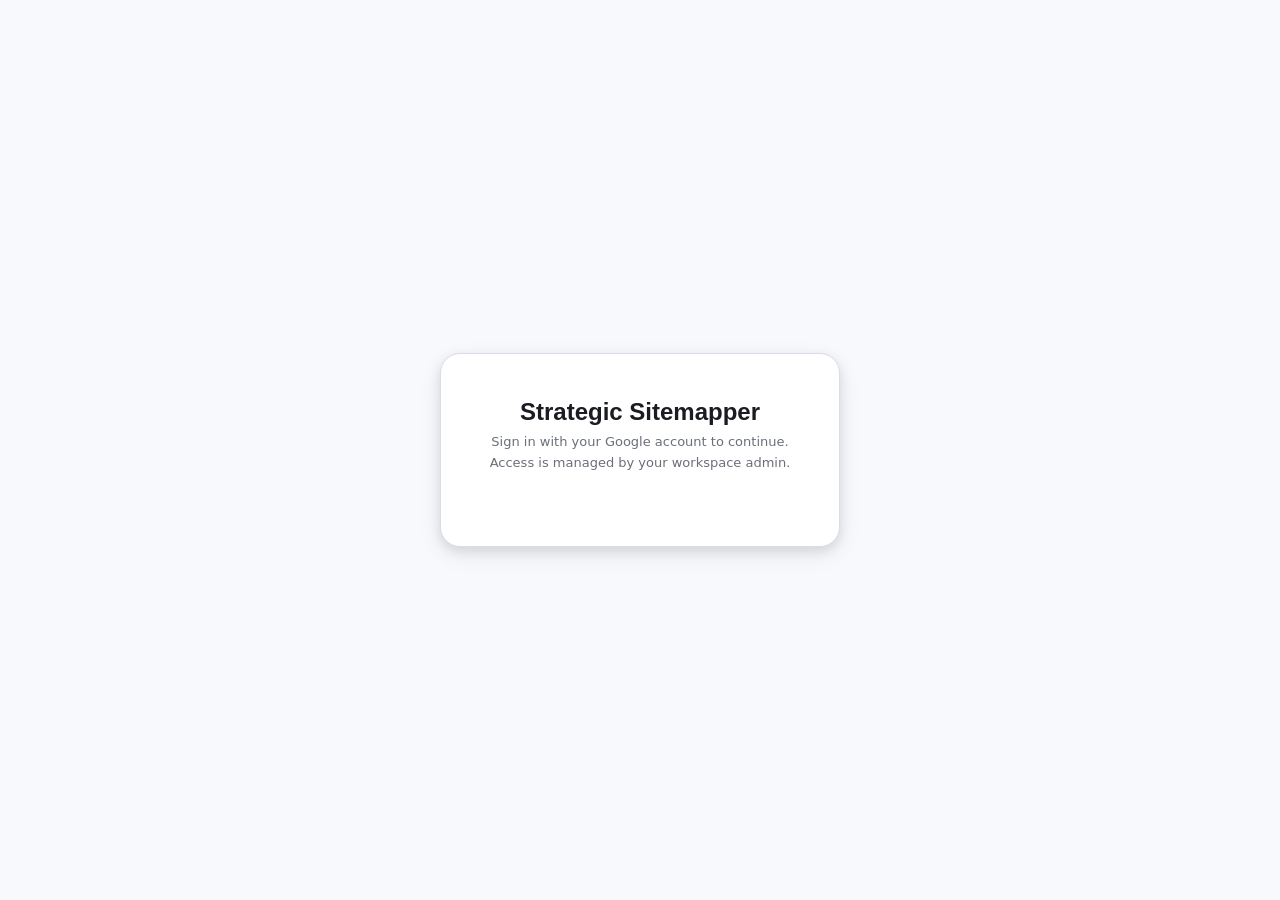
==== commit 21177fa8: "changed back to default being sitemapper" ====
--- a/index.html
+++ b/index.html
@@ -1,257 +1,5614 @@
-<!DOCTYPE html>
-<html lang="en">
-<head>
-  <meta charset="UTF-8" />
-  <meta name="viewport" content="width=device-width, initial-scale=1.0" />
-  <title>Strategic Sitemapper — by Bret Steiner</title>
-  <link rel="stylesheet" href="bs.css" />
-  <link href="https://fonts.googleapis.com/css2?family=Inter:wght@400;700;900&family=Roboto:wght@400;500&display=swap" rel="stylesheet">
-</head>
-
-<body>
-
-<!-- HERO -->
-<section class="hero section">
-  <div class="hero__content container">
-
-    <div class="hero__badge">Strategic Sitemapper — by Bret Steiner</div>
-
-    <h1 class="hero__title">
-      A clearer way to understand complex digital products.
-    </h1>
-
-    <p class="hero__subtitle">
-      Map structure, systems, and user journeys in one connected model.
-    </p>
-
-    <p class="hero__text">
-      Most teams try to manage digital complexity with diagrams and spreadsheets.  
-      Strategic Sitemapper replaces that with a working, visual system — designed to support real decision-making.
-    </p>
-
-    <div class="hero__cta">
-      <a href="#" class="btn btn--lg">Request access</a>
-      <a href="#" class="btn btn--outline btn--lg">See it in action</a>
-    </div>
-
-  </div>
-</section>
-
-<!-- PROBLEM -->
-<section class="section section--light">
-  <div class="container">
-
-    <div class="section-header">
-      <div class="section-header__label">The problem</div>
-      <h2 class="section-header__title">Complexity is growing faster than teams can manage it</h2>
-      <p class="section-header__text">
-        Multiple platforms, fragmented journeys, and unclear ownership create hidden risk across every digital product.
-      </p>
-    </div>
-
-    <div class="problems-grid">
-
-      <div class="problem">
-        <div class="problem__icon">⚠</div>
-        <div>
-          <div class="problem__title">Disconnected systems</div>
-          <p class="problem__text">CMSs, tools, and integrations without a unified view.</p>
-        </div>
-      </div>
-
-      <div class="problem">
-        <div class="problem__icon">🔀</div>
-        <div>
-          <div class="problem__title">Invisible dependencies</div>
-          <p class="problem__text">Changes in one area affect others — but no one sees it.</p>
-        </div>
-      </div>
-
-      <div class="problem">
-        <div class="problem__icon">📉</div>
-        <div>
-          <div class="problem__title">Plans that don’t survive delivery</div>
-          <p class="problem__text">Because the system wasn’t fully understood upfront.</p>
-        </div>
-      </div>
-
-    </div>
-
-  </div>
-</section>
-
-<!-- SOLUTION -->
-<section class="section section--gray">
-  <div class="container">
-
-    <div class="section-header">
-      <div class="section-header__label">The solution</div>
-      <h2 class="section-header__title">A living model of your digital ecosystem</h2>
-      <p class="section-header__text">
-        Strategic Sitemapper makes structure, systems, and journeys visible — in one place.
-      </p>
-    </div>
-
-    <div class="card card--horizontal card--raised">
-      <div class="card__content">
-        <h3 class="card__heading">Not a diagram. A working system.</h3>
-        <p class="card__text">
-          Every page, interaction, system, and journey is mapped as part of a connected model — allowing teams to explore, analyse, and plan with clarity.
-        </p>
-      </div>
-    </div>
-
-  </div>
-</section>
-
-<!-- CAPABILITIES -->
-<section class="section section--light">
-  <div class="container">
-
-    <div class="section-header">
-      <div class="section-header__label">What it does</div>
-      <h2 class="section-header__title">Understand, analyse, and plan — in one environment</h2>
-    </div>
-
-    <div class="grid--3">
-
-      <div class="card">
-        <h3 class="card__title">Model the full system</h3>
-        <p class="card__text">
-          Capture pages, forms, emails, calls, and integrations as connected elements.
-        </p>
-      </div>
-
-      <div class="card">
-        <h3 class="card__title">Visualise relationships</h3>
-        <p class="card__text">
-          See how everything connects across structure, navigation, and journeys.
-        </p>
-      </div>
-
-      <div class="card">
-        <h3 class="card__title">Map real journeys</h3>
-        <p class="card__text">
-          Follow user paths across channels and systems with precision.
-        </p>
-      </div>
-
-      <div class="card">
-        <h3 class="card__title">Plan transformation</h3>
-        <p class="card__text">
-          Model phased change from current state to future state.
-        </p>
-      </div>
-
-      <div class="card">
-        <h3 class="card__title">Track ownership & progress</h3>
-        <p class="card__text">
-          Understand who owns what — and what’s complete or at risk.
-        </p>
-      </div>
-
-      <div class="card">
-        <h3 class="card__title">Stay continuously up to date</h3>
-        <p class="card__text">
-          Live data ensures your model reflects reality, not assumptions.
-        </p>
-      </div>
-
-    </div>
-
-  </div>
-</section>
-
-<!-- DIFFERENTIATOR -->
-<section class="section section--gray">
-  <div class="container">
-
-    <div class="section-header">
-      <div class="section-header__label">Why it’s different</div>
-      <h2 class="section-header__title">Built from real transformation work</h2>
-    </div>
-
-    <div class="grid--2">
-
-      <div class="card">
-        <h3 class="card__title">Designed by a practitioner</h3>
-        <p class="card__text">
-          Created by Bret Steiner through hands-on work with complex digital ecosystems.
-        </p>
-      </div>
-
-      <div class="card">
-        <h3 class="card__title">Built for real decisions</h3>
-        <p class="card__text">
-          Not for presentation — for planning, alignment, and delivery.
-        </p>
-      </div>
-
-      <div class="card">
-        <h3 class="card__title">Connects multiple disciplines</h3>
-        <p class="card__text">
-          Product, UX, engineering, and content — all in one shared system.
-        </p>
-      </div>
-
-      <div class="card">
-        <h3 class="card__title">Handles true complexity</h3>
-        <p class="card__text">
-          Designed for multi-system, multi-team environments — not simple sites.
-        </p>
-      </div>
-
-    </div>
-
-  </div>
-</section>
-
-<!-- CREATOR -->
-<section class="section section--dark">
-  <div class="container container--sm text-center">
-
-    <h2>Built by Bret Steiner</h2>
-
-    <p>
-      Strategic Sitemapper is the result of years working inside complex digital transformation projects — where clarity is the difference between progress and failure.
-    </p>
-
-    <p>
-      It reflects a simple belief:  
-      <strong>you can’t improve what you can’t clearly see.</strong>
-    </p>
-
-  </div>
-</section>
-
-<!-- CTA -->
-<section class="cta-section section">
-  <div class="cta-section__content container">
-
-    <h2 class="cta-section__title">
-      Start seeing your product clearly.
-    </h2>
-
-    <p class="cta-section__text">
-      Explore how Strategic Sitemapper can help you understand and transform your digital ecosystem.
-    </p>
-
-    <div class="hero__cta">
-      <a href="#" class="btn btn--light btn--lg">Request access</a>
-      <a href="#" class="btn btn--outline btn--lg">Book a demo</a>
-    </div>
-
-  </div>
-</section>
-
-<!-- FOOTER -->
-<footer class="footer">
-  <div class="container footer__bottom">
-    <p class="footer__copyright">
-      Strategic Sitemapper © Bret Steiner 2026
-    </p>
-  </div>
-</footer>
-
-</body>
-</html>+<!DOCTYPE html>
+<html lang="en">
+<head>
+<meta charset="UTF-8">
+<meta name="viewport" content="width=device-width, initial-scale=1.0">
+<title>Strategic Sitemapper</title>
+<link href="https://fonts.googleapis.com/css2?family=Google+Sans:wght@400;500;600;700&family=Google+Sans+Display:wght@400;700&family=Google+Sans+Mono&family=IBM+Plex+Mono:wght@400;500&display=swap" rel="stylesheet">
+<link href="https://fonts.googleapis.com/icon?family=Material+Icons+Round" rel="stylesheet">
+<link href="https://fonts.googleapis.com/icon?family=Material+Icons+Outlined" rel="stylesheet">
+<script src="https://accounts.google.com/gsi/client" async defer></script>
+<style>
+*{box-sizing:border-box;margin:0;padding:0}
+
+/* ── BRAND TOKENS ── */
+:root{
+  --brand-primary:#1a73e8;
+  --brand-primary-dark:#1557b0;
+  --brand-primary-light:#e8f0fe;
+  --brand-secondary:#12b5cb;
+  --brand-secondary-light:#e0f7fa;
+  --brand-accent:#f29900;
+
+  --md-bg:#f8f9fc;
+  --md-surface:#ffffff;
+  --md-surface-variant:#f1f3f8;
+  --md-surface-container:#eef0f6;
+  --md-surface-container-high:#e8eaf2;
+  --md-outline:#c4c8d6;
+  --md-outline-variant:#dadde8;
+  --md-on-surface:#1a1c21;
+  --md-on-surface-variant:#44474f;
+  --md-on-surface-muted:#6b6f7a;
+
+  --el-1:0 1px 2px rgba(0,0,0,.06),0 1px 3px rgba(0,0,0,.04);
+  --el-2:0 1px 2px rgba(0,0,0,.06),0 2px 6px rgba(0,0,0,.07);
+  --el-3:0 2px 6px rgba(0,0,0,.08),0 4px 12px rgba(0,0,0,.06);
+  --el-4:0 4px 12px rgba(0,0,0,.10),0 8px 24px rgba(0,0,0,.07);
+
+  /* Aliases kept for existing JS references */
+  --bg:var(--md-bg);
+  --canvas-bg:#eef1f8;
+  --surface:var(--md-surface);
+  --surface2:var(--md-surface-variant);
+  --surface3:var(--md-surface-container);
+  --border:var(--md-outline-variant);
+  --border2:var(--md-outline);
+  --border3:#a8aab8;
+  --text:var(--md-on-surface);
+  --text2:var(--md-on-surface-variant);
+  --text3:var(--md-on-surface-muted);
+  --accent:var(--brand-primary);
+  --accent-bg:var(--brand-primary-light);
+  --shadow-sm:var(--el-1);
+  --shadow-md:var(--el-2);
+  --shadow-lg:var(--el-4);
+  --nav-w:240px;
+  --tp-cta-fg:#c5221f;--tp-cta-bg:#fce8e6;
+  --s-lv:#137333;--s-lv-bg:#e6f4ea;
+  --s-cs-bg:#e6f4ea;--s-cs:#137333;
+  --font-body:'Google Sans','Segoe UI',system-ui,sans-serif;
+  --font-mono:'Google Sans Mono','IBM Plex Mono',monospace;
+  --font-display:'Google Sans Display','Google Sans',sans-serif;
+}
+
+html,body{height:100%;overflow:hidden;background:var(--md-bg);color:var(--md-on-surface);font-family:var(--font-body);font-size:13px;-webkit-font-smoothing:antialiased}
+::-webkit-scrollbar{width:6px;height:6px}
+::-webkit-scrollbar-track{background:transparent}
+::-webkit-scrollbar-thumb{background:var(--md-outline);border-radius:99px}
+::-webkit-scrollbar-thumb:hover{background:var(--border3)}
+
+/* ── LOADING THROBBER ── */
+#appLoader{position:fixed;inset:0;background:var(--md-bg);display:flex;flex-direction:column;align-items:center;justify-content:center;z-index:9999;gap:20px;transition:opacity .5s}
+#appLoader.hidden{opacity:0;pointer-events:none}
+.loader-logo-spin{width:72px;height:72px;border-radius:20px;display:flex;align-items:center;justify-content:center;animation:logo-spin 1.4s cubic-bezier(.4,0,.6,1) infinite;background:var(--brand-primary);color:#fff;font-family:var(--font-display);font-size:26px;font-weight:700;box-shadow:var(--el-3);overflow:hidden}
+.loader-logo-spin img{width:100%;height:100%;object-fit:contain;border-radius:18px}
+@keyframes logo-spin{0%{transform:rotate(0deg) scale(1)}40%{transform:rotate(180deg) scale(1.1)}80%{transform:rotate(360deg) scale(1)}100%{transform:rotate(360deg) scale(1)}}
+.loader-track{width:220px;height:3px;background:var(--md-surface-container);border-radius:99px;overflow:hidden}
+.loader-fill{height:100%;background:var(--brand-primary);border-radius:99px;animation:loader-slide 1.6s ease-in-out infinite}
+@keyframes loader-slide{0%{width:0%;margin-left:0}50%{width:55%;margin-left:22%}100%{width:0%;margin-left:100%}}
+.loader-text{font-family:var(--font-body);font-size:13px;color:var(--text3);letter-spacing:.2px}
+
+/* ── LAYOUT ── */
+.app-shell{display:flex;flex-direction:column;height:100vh;overflow:hidden}
+.app-body{display:flex;flex:1;overflow:hidden}
+
+/* ── HEADER — MD3 top app bar ── */
+header{height:56px;background:var(--md-surface);border-bottom:1px solid var(--md-outline-variant);display:flex;align-items:center;padding:0 16px;gap:8px;flex-shrink:0;z-index:60;box-shadow:var(--el-1)}
+.logo{display:flex;align-items:center;gap:10px;white-space:nowrap;flex-shrink:0;cursor:pointer;text-decoration:none}
+.logo-mark{width:34px;height:34px;border-radius:9px;background:var(--brand-primary);display:flex;align-items:center;justify-content:center;flex-shrink:0;overflow:hidden}
+.logo-img{height:34px;max-width:110px;object-fit:contain;display:block}
+.logo-text{font-family:var(--font-display);font-size:15px;font-weight:700;letter-spacing:-.2px;color:var(--md-on-surface)}
+.h-sep{width:1px;height:22px;background:var(--md-outline-variant);flex-shrink:0;margin:0 2px}
+.metrics-row{display:flex;gap:4px;flex:1;overflow:hidden;align-items:center;min-width:0}
+.metric{display:flex;align-items:center;gap:6px;background:var(--md-surface-variant);border:1px solid var(--md-outline-variant);border-radius:10px;padding:4px 10px;white-space:nowrap;flex-shrink:0;height:34px;transition:box-shadow .15s;cursor:default}
+.metric:hover{box-shadow:var(--el-2)}
+.metric-val{font-family:var(--font-display);font-size:14px;font-weight:700;line-height:1;color:var(--md-on-surface)}
+.metric-val sup{font-size:8px;color:var(--text3);font-weight:500}
+.metric-lbl{font-size:9px;color:var(--text3);text-transform:uppercase;letter-spacing:.4px;line-height:1.3;font-weight:500}
+.metric-ring{position:relative;width:26px;height:26px;flex-shrink:0}
+.metric-ring svg{transform:rotate(-90deg);display:block}
+.ring-bg{stroke:var(--border2);fill:none}
+.ring-fg{fill:none;stroke-linecap:round}
+.ring-pct{position:absolute;inset:0;display:flex;align-items:center;justify-content:center;font-family:var(--font-body);font-size:7px;font-weight:700;color:var(--text)}
+.sec-bars{min-width:160px}
+.sec-bar-row{display:flex;align-items:center;gap:5px;margin-bottom:2px}
+.sec-bar-row:last-child{margin-bottom:0}
+.sec-bar-lbl{font-size:8px;color:var(--text2);width:56px;flex-shrink:0;overflow:hidden;text-overflow:ellipsis;white-space:nowrap}
+.sec-bar-track{flex:1;height:3px;background:var(--border);border-radius:99px;overflow:hidden;min-width:36px}
+.sec-bar-fill{height:100%;border-radius:99px;transition:width .5s ease}
+.sec-bar-pct{font-family:var(--font-mono);font-size:7px;color:var(--text3);width:22px;text-align:right;flex-shrink:0}
+.dash-toggle{display:flex;align-items:center;gap:5px;padding:4px 14px;border-radius:20px;border:1px solid var(--md-outline-variant);background:transparent;color:var(--text2);font-family:var(--font-body);font-size:12px;font-weight:500;cursor:pointer;transition:all .2s;height:32px;flex-shrink:0}
+.dash-toggle:hover{background:var(--md-surface-container)}
+.dash-toggle.active{background:var(--brand-primary-light);border-color:var(--brand-primary);color:var(--brand-primary)}
+.header-actions{display:flex;gap:6px;margin-left:auto;flex-shrink:0;align-items:center}
+.hbtn{padding:6px 16px;border-radius:20px;border:none;background:var(--md-surface-container);color:var(--text2);font-family:var(--font-body);font-size:12px;font-weight:500;cursor:pointer;transition:all .2s;white-space:nowrap;letter-spacing:.1px}
+.hbtn:hover{background:var(--md-surface-container-high);color:var(--text);box-shadow:var(--el-1)}
+.hbtn.primary{background:var(--brand-primary);color:#fff}
+.hbtn.primary:hover{background:var(--brand-primary-dark);box-shadow:var(--el-2)}
+.hbtn.active{background:var(--brand-primary-light);color:var(--brand-primary)}
+.hbtn.icon{padding:0;border-radius:50%;width:36px;height:36px;display:flex;align-items:center;justify-content:center;font-size:18px}
+
+/* ── PHASE BAR ── */
+.phase-bar{height:44px;background:var(--md-surface);border-bottom:1px solid var(--md-outline-variant);display:flex;align-items:center;padding:0 16px;gap:4px;overflow-x:auto;flex-shrink:0}
+.phase-chip{display:flex;align-items:center;gap:6px;padding:5px 16px;border-radius:20px;border:1px solid transparent;background:transparent;color:var(--text3);font-family:var(--font-body);font-size:12px;font-weight:500;cursor:pointer;transition:all .2s;white-space:nowrap;flex-shrink:0}
+.phase-chip:hover{background:var(--md-surface-container);color:var(--text2)}
+.phase-chip.active{border-color:var(--brand-primary);background:var(--brand-primary-light);color:var(--brand-primary)}
+.phase-dot{width:8px;height:8px;border-radius:50%;flex-shrink:0}
+.phase-pct{font-family:var(--font-mono);font-size:9px;background:rgba(0,0,0,.06);padding:1px 6px;border-radius:10px;color:var(--text3)}
+.phase-chip.active .phase-pct{background:rgba(26,115,232,.12);color:var(--brand-primary)}
+.ph-add{padding:5px 14px;border-radius:20px;border:1px dashed var(--md-outline);background:transparent;color:var(--text3);font-size:12px;cursor:pointer;transition:all .2s;white-space:nowrap;font-family:var(--font-body);flex-shrink:0}
+.ph-add:hover{border-color:var(--brand-primary);color:var(--brand-primary)}
+
+/* ── LEFT NAV ── */
+.left-nav{width:var(--nav-w);flex-shrink:0;background:var(--md-surface);border-right:1px solid var(--md-outline-variant);display:flex;flex-direction:column;overflow:hidden;transition:width .25s cubic-bezier(.4,0,.2,1);z-index:30}
+.left-nav.collapsed{width:0;border-right:none}
+.nav-header{padding:14px 16px 10px;border-bottom:1px solid var(--md-outline-variant);flex-shrink:0;display:flex;align-items:center;justify-content:space-between}
+.nav-title{font-family:var(--font-body);font-size:11px;font-weight:600;text-transform:uppercase;letter-spacing:.8px;color:var(--text3)}
+.nav-add-btn{width:28px;height:28px;border-radius:50%;border:none;background:transparent;color:var(--text3);cursor:pointer;font-size:18px;display:flex;align-items:center;justify-content:center;transition:all .15s}
+.nav-add-btn:hover{background:var(--brand-primary-light);color:var(--brand-primary)}
+.nav-body{flex:1;overflow-y:auto;padding:8px 0}
+.nav-section{margin-bottom:1px}
+.nav-section-hd{display:flex;align-items:center;gap:8px;padding:8px 16px;cursor:pointer;transition:background .15s}
+.nav-section-hd:hover{background:var(--md-surface-container)}
+.nav-section-dot{width:10px;height:10px;border-radius:50%;flex-shrink:0}
+.nav-section-name{font-size:12px;font-weight:500;color:var(--md-on-surface);flex:1;white-space:nowrap;overflow:hidden;text-overflow:ellipsis}
+.nav-section-count{font-family:var(--font-mono);font-size:9px;color:var(--text3)}
+.nav-section-arrow{font-size:10px;color:var(--text3);transition:transform .2s;flex-shrink:0}
+.nav-section-arrow.open{transform:rotate(90deg)}
+.nav-steps{padding:0 0 4px;display:none}
+.nav-steps.open{display:block}
+.nav-step{display:flex;align-items:center;gap:8px;padding:6px 16px 6px 34px;cursor:pointer;transition:background .15s}
+.nav-step:hover{background:var(--md-surface-container)}
+.nav-step.active-journey{background:var(--brand-primary-light);color:var(--brand-primary)}
+.nav-step-num{font-family:var(--font-mono);font-size:8px;color:var(--text3);width:14px;flex-shrink:0;text-align:right}
+.nav-step-icon{font-size:11px;flex-shrink:0}
+.nav-step-name{font-size:11px;color:var(--text2);flex:1;white-space:nowrap;overflow:hidden;text-overflow:ellipsis}
+.nav-section-actions{display:flex;gap:4px;padding:2px 16px 6px 34px}
+.nav-mini-btn{font-size:10px;padding:3px 10px;border-radius:12px;border:1px solid var(--md-outline);background:transparent;color:var(--text3);cursor:pointer;transition:all .15s}
+.nav-mini-btn:hover{background:var(--md-surface-container);color:var(--text)}
+.nav-journey-none{padding:24px 16px;text-align:center;font-size:11px;color:var(--text3);line-height:1.6}
+
+/* ── CANVAS ── */
+.canvas-area{flex:1;display:flex;flex-direction:column;overflow:hidden;position:relative}
+.canvas-wrap{flex:1;overflow:auto;position:relative;background-color:var(--canvas-bg);background-image:radial-gradient(circle,rgba(26,28,33,.07) 1px,transparent 1px);background-size:24px 24px}
+.canvas{padding:40px 48px 120px;min-width:max-content;position:relative}
+.conn-svg{position:absolute;top:0;left:0;overflow:visible;z-index:2;pointer-events:none}
+.node-boundary{transition:stroke .18s,stroke-width .18s,filter .18s}
+.card-shield{transition:none}
+.conn-svg path[class$="-hit"]{pointer-events:stroke}
+
+/* ── LAYER BAR ── sits above the scrollbar, never behind it */
+.layer-bar{height:44px;background:var(--md-surface);border-top:1px solid var(--md-outline-variant);display:flex;align-items:center;padding:0 16px;gap:6px;flex-shrink:0;z-index:50;overflow-x:auto;overflow-y:hidden;box-shadow:0 -2px 8px rgba(0,0,0,.06)}
+.layer-lbl{font-size:10px;color:var(--text3);text-transform:uppercase;letter-spacing:.6px;margin-right:2px;white-space:nowrap;font-weight:600;flex-shrink:0;font-family:var(--font-body)}
+
+/* ── VIEW BAR ── */
+.view-bar{height:44px;background:var(--md-surface-container);border-bottom:1px solid var(--md-outline-variant);display:flex;align-items:center;padding:0 14px;gap:10px;flex-shrink:0;z-index:30}
+.vb-group{display:flex;align-items:center;gap:6px}
+.vb-lbl{font-size:10px;font-weight:600;text-transform:uppercase;letter-spacing:.6px;color:var(--text3);font-family:var(--font-body);white-space:nowrap}
+.vb-select{height:30px;padding:0 10px;border-radius:8px;border:1px solid var(--md-outline-variant);background:var(--md-surface);color:var(--md-on-surface);font-family:var(--font-body);font-size:12px;cursor:pointer;transition:all .18s;min-width:160px}
+.vb-select:hover,.vb-select:focus{border-color:var(--brand-primary);outline:none}
+/* Node visibility dropdown */
+.vb-node-wrap{position:relative}
+.vb-node-btn{display:flex;align-items:center;gap:4px;min-width:140px;background:var(--md-surface);cursor:pointer;text-align:left;padding:0 10px;font-family:var(--font-body);font-size:12px;color:var(--md-on-surface)}
+.vb-node-dropdown{position:absolute;top:calc(100% + 4px);left:0;min-width:220px;background:var(--md-surface);border:1px solid var(--md-outline-variant);border-radius:10px;box-shadow:var(--el-3);z-index:200;padding:6px 0;max-height:320px;overflow-y:auto}
+.vb-dd-item{padding:4px 12px}
+.vb-dd-label{display:flex;align-items:center;gap:8px;cursor:pointer;font-size:12px;font-family:var(--font-body);color:var(--md-on-surface);padding:3px 0;transition:color .15s;white-space:nowrap;overflow:hidden;text-overflow:ellipsis}
+.vb-dd-label:hover{color:var(--brand-primary)}
+.vb-dd-label input{accent-color:var(--brand-primary);cursor:pointer;flex-shrink:0}
+.vb-dd-sep{height:1px;background:var(--md-outline-variant);margin:4px 0}
+.vb-dd-root-icon{font-size:12px;flex-shrink:0}
+.view-sep{width:1px;height:24px;background:var(--md-outline-variant);flex-shrink:0;margin:0 2px}
+
+/* ── MENU / FOOTER ZONES ── */
+.zone-wrap{display:flex;flex-direction:column;align-items:center;width:100%}
+.zone-block{width:100%;margin-bottom:6px}
+.zone-header{display:flex;align-items:center;gap:6px;padding:3px 8px;font-size:8px;font-weight:700;text-transform:uppercase;letter-spacing:.7px;color:var(--text3);font-family:var(--font-body)}
+.zone-header-icon{font-size:10px}
+.zone-pills{display:flex;flex-wrap:wrap;gap:5px;padding:4px 8px 6px;justify-content:center}
+.zone-pill{display:flex;align-items:center;gap:4px;padding:4px 10px;border-radius:20px;font-family:var(--font-body);font-size:9px;font-weight:600;cursor:pointer;transition:all .18s;white-space:nowrap;border:1.5px solid transparent;max-width:160px;overflow:hidden;text-overflow:ellipsis}
+.zone-pill.menu-pill{background:#e6f4ea;color:#137333;border-color:#b7dfbf}
+.zone-pill.menu-pill:hover{background:#137333;color:#fff;border-color:#137333}
+.zone-pill.footer-pill{background:#f5edda;color:#7a5a1e;border-color:#e2cfa0}
+.zone-pill.footer-pill:hover{background:#7a5a1e;color:#fff;border-color:#7a5a1e}
+.zone-pill.cta-pill{background:#fce8e6;color:#c5221f;border-color:#f5b7b1}
+.zone-pill.cta-pill:hover{background:#c5221f;color:#fff;border-color:#c5221f}
+.zone-connector{width:1px;height:8px;background:var(--md-outline-variant);margin:0 auto 4px}
+.zone-divider{width:80%;height:1px;background:var(--md-outline-variant);margin:0 auto 8px;opacity:.5}
+
+/* ── ORPHAN SECTION ── */
+.orphan-section{margin-top:32px;padding:16px 14px;border-radius:14px;border:2px dashed #e2a000;background:#fffbf0}
+.orphan-hd{display:flex;align-items:center;gap:8px;margin-bottom:12px}
+.orphan-icon{font-size:16px}
+.orphan-title{font-family:var(--font-display);font-size:13px;font-weight:700;color:#7a5a1e}
+.orphan-count{font-family:var(--font-mono);font-size:10px;color:#9c7a3e;background:#f5edda;padding:2px 8px;border-radius:8px}
+.orphan-desc{font-size:10px;color:#9c7a3e;margin-bottom:10px;font-style:italic}
+.orphan-cards{display:flex;flex-wrap:wrap;gap:8px;align-items:flex-start}
+
+/* ── LINK LINE PRIORITY ── overrides in drawConnectors SVG are handled in JS */
+/* These CSS vars control the line weights used in the SVG path builders */
+
+/* ── ICON HEADER BUTTONS ── */
+.hbtn-icon{display:flex;align-items:center;justify-content:center;width:32px;height:32px;border-radius:8px;border:1px solid var(--md-outline-variant);background:transparent;color:var(--text2);font-size:16px;cursor:pointer;transition:all .18s;flex-shrink:0;position:relative}
+.hbtn-icon:hover{background:var(--md-surface-container);color:var(--md-on-surface);border-color:var(--md-outline)}
+.hbtn-icon.primary-icon{background:var(--brand-primary);border-color:var(--brand-primary);color:#fff}
+.hbtn-icon.primary-icon:hover{opacity:.88}
+.hbtn-icon.active-icon{background:var(--brand-primary-light);border-color:var(--brand-primary);color:var(--brand-primary)}
+/* Tooltip */
+.hbtn-icon::after{content:attr(data-tip);position:absolute;bottom:-34px;left:50%;transform:translateX(-50%);background:var(--md-on-surface);color:var(--md-surface);font-size:10px;font-family:var(--font-body);padding:4px 8px;border-radius:6px;white-space:nowrap;opacity:0;pointer-events:none;transition:opacity .15s;z-index:1000;font-weight:400}
+.hbtn-icon:hover::after{opacity:1}
+
+/* ── VIEWS ── */
+/* Ecosystem / Force */
+#viewEcosystem{width:100%;height:100%;position:relative}
+.eco-svg{width:100%;height:100%;position:absolute;top:0;left:0}
+
+/* Journey swim-lane */
+.journey-view{padding:28px 24px;min-width:max-content}
+.jv-lane{display:flex;align-items:center;gap:0;margin-bottom:20px;position:relative}
+.jv-lane-label{width:130px;flex-shrink:0;font-family:var(--font-display);font-size:11px;font-weight:700;color:var(--text2);text-transform:uppercase;letter-spacing:.6px;padding-right:14px;text-align:right;word-break:break-word;line-height:1.3}
+.jv-lane-steps{display:flex;align-items:center;gap:0;flex:1}
+.jv-step-wrap{display:flex;align-items:center}
+.jv-connector{width:32px;height:2px;background:var(--md-outline-variant);flex-shrink:0;position:relative}
+.jv-connector::after{content:'▶';position:absolute;right:-6px;top:50%;transform:translateY(-50%);font-size:8px;color:var(--md-outline-variant)}
+.jv-card{width:148px;border-radius:10px;border:2px solid var(--md-outline-variant);background:var(--md-surface);padding:8px 10px;cursor:pointer;transition:all .18s;position:relative}
+.jv-card:hover{box-shadow:var(--el-2);border-color:var(--brand-primary)}
+.jv-card.active-j{border-color:var(--brand-primary);background:var(--brand-primary-light)}
+.jv-card-phase{position:absolute;top:-9px;right:8px;font-size:7px;font-weight:700;padding:1px 7px;border-radius:8px;color:#fff}
+.jv-card-title{font-size:11px;font-weight:600;color:var(--md-on-surface);margin-bottom:3px;white-space:nowrap;overflow:hidden;text-overflow:ellipsis}
+.jv-card-url{font-family:var(--font-mono);font-size:8px;color:var(--text3);white-space:nowrap;overflow:hidden;text-overflow:ellipsis}
+.jv-card-label{font-size:9px;color:var(--text3);margin-top:2px;font-style:italic}
+.jv-empty{padding:24px;font-size:12px;color:var(--text3);font-style:italic}
+
+/* Focus / Radial view */
+.focus-view{width:100%;height:100%;position:relative;display:flex;align-items:center;justify-content:center}
+.focus-svg{width:100%;height:100%;position:absolute;top:0;left:0;pointer-events:none}
+.focus-center-card{position:absolute;width:180px;border-radius:14px;border:2px solid var(--brand-primary);background:var(--md-surface);box-shadow:var(--el-3);padding:12px 14px;cursor:default;z-index:5}
+.focus-petal{position:absolute;width:148px;border-radius:10px;border:1px solid var(--md-outline-variant);background:var(--md-surface);padding:7px 10px;cursor:pointer;transition:all .18s;z-index:4}
+.focus-petal:hover{box-shadow:var(--el-2);border-color:var(--brand-primary);z-index:6}
+.focus-petal-group-label{position:absolute;font-size:8px;font-weight:700;text-transform:uppercase;letter-spacing:.7px;color:var(--text3);font-family:var(--font-body)}
+.focus-prompt{font-size:13px;color:var(--text3);font-style:italic;text-align:center}
+
+/* Audit / Matrix view */
+.audit-view{padding:20px 24px;min-width:max-content;overflow:auto}
+.audit-table{border-collapse:collapse;font-size:11px;font-family:var(--font-body)}
+.audit-table th{position:sticky;top:0;background:var(--md-surface-container);padding:8px 12px;text-align:left;font-size:9px;font-weight:700;text-transform:uppercase;letter-spacing:.6px;color:var(--text2);border-bottom:2px solid var(--md-outline-variant);white-space:nowrap;z-index:5}
+.audit-table th:first-child{position:sticky;left:0;z-index:10;background:var(--md-surface-container)}
+.audit-table td{padding:6px 12px;border-bottom:1px solid var(--md-outline-variant);border-right:1px solid var(--md-outline-variant);white-space:nowrap;vertical-align:middle}
+.audit-table td:first-child{position:sticky;left:0;background:var(--md-surface);font-weight:500;z-index:3;max-width:200px;overflow:hidden;text-overflow:ellipsis}
+.audit-table tr:hover td{background:var(--md-surface-container)}
+.audit-cell{display:inline-flex;align-items:center;gap:4px;padding:2px 7px;border-radius:6px;font-size:9px;font-weight:600}
+.audit-ok{background:#e6f4ea;color:#137333}
+.audit-warn{background:#fff8e1;color:#7a5a1e}
+.audit-miss{background:#fce8e6;color:#c5221f}
+.audit-na{background:var(--md-surface-variant);color:var(--text3)}
+
+/* Platform / Cluster view */
+.platform-view{padding:28px 24px;min-width:max-content}
+.platform-cluster{margin-bottom:28px}
+.platform-cluster-hd{display:flex;align-items:center;gap:10px;margin-bottom:12px}
+.platform-cluster-dot{width:14px;height:14px;border-radius:4px;flex-shrink:0}
+.platform-cluster-name{font-family:var(--font-display);font-size:13px;font-weight:700;color:var(--md-on-surface)}
+.platform-cluster-count{font-size:9px;color:var(--text3);font-family:var(--font-mono)}
+.platform-cluster-cards{display:flex;flex-wrap:wrap;gap:8px;padding:14px;border-radius:14px;border:2px solid transparent}
+.layer-tog{display:flex;align-items:center;gap:5px;padding:4px 12px;border-radius:16px;border:1px solid var(--md-outline-variant);background:transparent;color:var(--text3);font-family:var(--font-body);font-size:11px;font-weight:500;cursor:pointer;transition:all .2s;white-space:nowrap;flex-shrink:0;height:28px}
+.layer-tog .ldot{width:7px;height:7px;border-radius:2px;flex-shrink:0;transition:all .2s}
+.layer-tog.on{border-color:var(--brand-primary);background:var(--brand-primary-light);color:var(--brand-primary)}
+.layer-tog.off{opacity:.5}
+.layer-tog:hover{opacity:1;background:var(--md-surface-container)}
+.l-sep{width:1px;height:16px;background:var(--md-outline-variant);flex-shrink:0}
+.filter-chip{padding:2px 10px;border-radius:12px;border:1px solid var(--md-outline-variant);background:transparent;font-family:var(--font-body);font-size:10px;font-weight:500;cursor:pointer;transition:all .2s;white-space:nowrap;color:var(--text3);height:24px;display:inline-flex;align-items:center}
+.filter-chip.active{background:var(--brand-primary-light);border-color:var(--brand-primary);color:var(--brand-primary)}
+.filter-chip:hover{background:var(--md-surface-container)}
+
+/* ── PAGE CARDS ── */
+.page-card{width:168px;border-radius:12px;border:1px solid var(--md-outline-variant);background:var(--md-surface);position:relative;cursor:pointer;flex-shrink:0;overflow:hidden;box-shadow:var(--el-1);transition:border-color .2s,box-shadow .2s,transform .2s,opacity .25s;z-index:1}
+.card-title-row{display:flex;align-items:flex-start;gap:4px;margin-bottom:1px}
+.card-title-row .card-title{flex:1;min-width:0}
+.card-link-count{flex-shrink:0;font-family:var(--font-mono);font-size:8px;font-weight:700;background:rgba(26,28,33,.07);color:var(--text3);border-radius:5px;padding:1px 5px;line-height:1.7;border:1px solid rgba(26,28,33,.09);white-space:nowrap;margin-top:1px}
+.card-link-count--zero{opacity:.35}
+.page-card:hover{border-color:var(--md-outline);transform:translateY(-2px);box-shadow:var(--el-3)}
+.page-card.selected{border-color:var(--brand-primary);box-shadow:0 0 0 2px rgba(26,115,232,.18),var(--el-2)}
+.page-card.journey-active{box-shadow:0 0 0 2px var(--journey-colour,#1a73e8),0 0 16px 2px rgba(26,115,232,.14),var(--el-2)}
+.page-card.dimmed{opacity:.18;pointer-events:none}
+.page-card.diff-new{border-color:#34a853;box-shadow:0 0 0 1px rgba(52,168,83,.2)}
+.page-card.diff-changed{border-color:#fbbc04;box-shadow:0 0 0 1px rgba(251,188,4,.2)}
+.card-bg-img{position:absolute;inset:0;background-size:cover;background-position:center;opacity:0;transition:opacity .3s;pointer-events:none;border-radius:12px}
+.card-bg-img.vis{opacity:.08}
+.card-bg-ov{position:absolute;inset:0;background:linear-gradient(180deg,rgba(255,255,255,.6) 0%,rgba(255,255,255,.92) 70%,#fff 100%);pointer-events:none;border-radius:12px;opacity:0;transition:opacity .3s}
+.card-bg-ov.vis{opacity:1}
+.card-strip{height:4px;border-radius:12px 12px 0 0;position:relative;z-index:2;transition:background .3s}
+.card-body{padding:8px 10px 6px;position:relative;z-index:2}
+.card-title{font-family:var(--font-body);font-size:11px;font-weight:600;color:var(--md-on-surface);margin-bottom:1px;line-height:1.35;white-space:nowrap;overflow:hidden;text-overflow:ellipsis}
+.card-url{font-family:var(--font-mono);font-size:8px;color:var(--text3);white-space:nowrap;overflow:hidden;text-overflow:ellipsis;margin-bottom:4px}
+.badge-img-wrap{display:none;align-items:center;gap:5px;margin-bottom:4px}
+.badge-img-wrap.vis{display:flex}
+.badge-img{height:22px;max-width:70px;object-fit:contain;border-radius:4px;border:1px solid var(--md-outline-variant)}
+.badge-img-lbl{font-size:8px;color:var(--text3);white-space:nowrap;overflow:hidden;text-overflow:ellipsis}
+.card-chips{display:flex;gap:3px;flex-wrap:wrap;min-height:13px}
+.chip{font-size:8px;font-weight:500;padding:2px 6px;border-radius:10px;line-height:1.3;white-space:nowrap;border:1px solid transparent;font-family:var(--font-body)}
+.cta-section,.extlink-section{border-top:1px solid var(--md-outline-variant);position:relative;z-index:2}
+.cta-header,.extlink-header{display:flex;align-items:center;gap:5px;padding:5px 10px;cursor:pointer;transition:background .15s}
+.cta-header:hover,.extlink-header:hover{background:var(--md-surface-container)}
+.cta-toggle-icon,.extlink-toggle-icon{font-size:8px;color:var(--text3);transition:transform .2s;flex-shrink:0}
+.cta-toggle-icon.open,.extlink-toggle-icon.open{transform:rotate(90deg)}
+.cta-lbl,.extlink-lbl{font-size:9px;font-weight:600;color:var(--text3);font-family:var(--font-body);flex:1}
+.cta-count,.extlink-count{font-family:var(--font-mono);font-size:8px;color:var(--text3)}
+.cta-blocks,.extlink-blocks{display:none;padding:0 10px 6px}
+.cta-blocks.open,.extlink-blocks.open{display:block}
+.cta-block{display:flex;align-items:center;gap:5px;padding:3px 6px;border-radius:6px;border:1px solid var(--tp-cta-bg);background:var(--tp-cta-bg);margin-bottom:3px;cursor:pointer;transition:all .15s}
+.cta-block:hover{border-color:var(--tp-cta-fg);box-shadow:var(--el-1)}
+.cta-block-icon{font-size:9px;flex-shrink:0}
+.cta-block-label{font-size:9px;font-weight:600;color:var(--tp-cta-fg);flex:1;white-space:nowrap;overflow:hidden;text-overflow:ellipsis}
+.cta-block-arrow{font-size:8px;color:var(--text3);flex-shrink:0}
+.extlink-block{display:flex;align-items:center;gap:5px;padding:3px 6px;border-radius:6px;border:1px solid var(--brand-primary-light);background:var(--brand-primary-light);margin-bottom:3px;cursor:pointer;transition:all .15s}
+.extlink-block:hover{border-color:var(--brand-primary);box-shadow:var(--el-1)}
+.extlink-block-icon,.extlink-block-arrow{font-size:9px;flex-shrink:0}
+.extlink-block-label{font-size:9px;font-weight:600;color:var(--brand-primary);flex:1;white-space:nowrap;overflow:hidden;text-overflow:ellipsis}
+.card-footer{border-top:1px solid var(--md-outline-variant);padding:4px 10px;display:flex;align-items:center;gap:4px;position:relative;z-index:2}
+.owner-av{width:16px;height:16px;border-radius:50%;flex-shrink:0;display:flex;align-items:center;justify-content:center;font-size:7px;font-weight:700;overflow:hidden}
+.card-lc{font-size:8px;color:var(--text3);font-family:var(--font-mono);flex:1}
+.card-lc .ext{color:var(--brand-primary)}
+.card-so{font-size:10px}
+.card-status-bar{height:3px;border-radius:0 0 12px 12px;position:relative;z-index:2;transition:background .3s}
+.card-owner-hd{position:absolute;top:6px;right:6px;z-index:5;pointer-events:none}
+.owner-av-hd{width:20px;height:20px;border-radius:50%;display:flex;align-items:center;justify-content:center;font-size:7px;font-weight:700;overflow:hidden;flex-shrink:0;box-shadow:var(--el-1)}
+.tp-icon-strip{height:26px;display:flex;align-items:center;padding:0 10px;gap:5px;font-size:11px;border-radius:12px 12px 0 0;position:relative;z-index:2}
+.diff-badge{position:absolute;top:-8px;right:-4px;z-index:10;font-size:7px;font-weight:700;padding:2px 6px;border-radius:10px;text-transform:uppercase;letter-spacing:.4px;font-family:var(--font-body);border:1px solid transparent}
+
+/* ── NODE EDIT MODAL ── */
+.modal.node-edit{width:760px;max-width:96vw;max-height:90vh;display:flex;flex-direction:column;border-radius:20px}
+.ne-header{padding:18px 22px 0;border-bottom:1px solid var(--md-outline-variant);flex-shrink:0}
+.ne-header-top{display:flex;align-items:flex-start;justify-content:space-between;margin-bottom:8px}
+.ne-title{font-family:var(--font-display);font-size:17px;font-weight:700;color:var(--md-on-surface)}
+.ne-url{font-family:var(--font-mono);font-size:9px;color:var(--text3);margin-top:3px}
+.ne-badges{display:flex;gap:4px;flex-wrap:wrap;margin-bottom:10px}
+.ne-badge{font-size:9px;font-weight:500;padding:3px 10px;border-radius:12px;border:1px solid transparent;font-family:var(--font-body)}
+.ne-tabs{display:flex;gap:0;overflow-x:auto}
+.ne-tab{padding:9px 16px;font-size:12px;font-weight:500;cursor:pointer;color:var(--text3);border-bottom:2px solid transparent;transition:all .2s;white-space:nowrap;font-family:var(--font-body);background:none;border-top:none;border-left:none;border-right:none;letter-spacing:.1px}
+.ne-tab:hover{color:var(--text2);background:var(--md-surface-container)}
+.ne-tab.active{color:var(--brand-primary);border-bottom-color:var(--brand-primary)}
+.ne-body{flex:1;overflow-y:auto;padding:20px 24px}
+.ne-section{margin-bottom:20px}
+.ne-section-title{font-size:10px;text-transform:uppercase;letter-spacing:.7px;color:var(--text3);font-weight:600;margin-bottom:10px;font-family:var(--font-body)}
+.ne-grid2{display:grid;grid-template-columns:1fr 1fr;gap:12px}
+.ne-grid3{display:grid;grid-template-columns:1fr 1fr 1fr;gap:12px}
+.drow{display:flex;align-items:flex-start;gap:10px;margin-bottom:10px}
+.drow-lbl{font-size:10px;color:var(--text3);min-width:84px;flex-shrink:0;padding-top:8px;font-weight:500;letter-spacing:.1px}
+.dinput,.dselect{font-family:var(--font-body);font-size:13px;padding:8px 10px;border:1px solid var(--md-outline);border-radius:8px;width:100%;color:var(--md-on-surface);background:var(--md-surface-variant);transition:all .2s}
+.dinput:focus,.dselect:focus{outline:none;border-color:var(--brand-primary);background:var(--md-surface);box-shadow:0 0 0 3px rgba(26,115,232,.1)}
+.dselect{cursor:pointer}
+.dinput.mono{font-family:var(--font-mono);font-size:11px}
+.img-fw{display:flex;flex-direction:column;gap:6px;width:100%}
+.img-prev{height:56px;border-radius:8px;border:1px solid var(--md-outline-variant);background:var(--md-surface-container);display:flex;align-items:center;justify-content:center;overflow:hidden}
+.img-prev img{max-height:54px;max-width:100%;object-fit:contain}
+.img-prev .np{font-size:10px;color:var(--text3)}
+.dsec{margin-bottom:18px}
+.dsec-title{font-size:10px;text-transform:uppercase;letter-spacing:.7px;color:var(--text3);font-weight:600;margin-bottom:8px}
+
+/* Pipeline */
+.pipeline{display:flex;border-radius:10px;overflow:hidden;border:1px solid var(--md-outline-variant);margin-bottom:12px}
+.pipe-step{flex:1;text-align:center;padding:7px 2px;font-size:9px;font-weight:500;cursor:pointer;transition:all .2s;color:var(--text3);border-right:1px solid var(--md-outline-variant);line-height:1.3;background:var(--md-surface-variant);font-family:var(--font-body)}
+.pipe-step:last-child{border-right:none}
+.pipe-step.done{background:#e6f4ea;color:#137333}
+.pipe-step.active{background:var(--brand-primary);color:#fff}
+.pipe-step:hover:not(.active){background:var(--md-surface-container);color:var(--text)}
+.tswitch{display:flex;align-items:center;gap:8px;cursor:pointer}
+.ttrack{width:34px;height:18px;border-radius:10px;background:var(--md-outline);position:relative;transition:background .2s;flex-shrink:0}
+.ttrack.on{background:var(--brand-primary)}
+.tknob{position:absolute;top:3px;left:3px;width:12px;height:12px;border-radius:50%;background:#fff;transition:left .2s;box-shadow:var(--el-1)}
+.ttrack.on .tknob{left:19px}
+.tlbl{font-size:12px;color:var(--text)}
+.ditem{display:flex;align-items:flex-start;gap:8px;padding:8px 10px;border:1px solid var(--md-outline-variant);border-radius:10px;margin-bottom:5px;background:var(--md-surface-variant)}
+.dtype-pill{font-size:8px;font-weight:600;padding:2px 7px;border-radius:10px;text-transform:uppercase;flex-shrink:0;font-family:var(--font-body);margin-top:2px}
+.pill-int{background:var(--brand-primary-light);color:var(--brand-primary)}
+.pill-ext{background:#fce8e6;color:#c5221f}
+.pill-menu{background:#e6f4ea;color:#137333}
+.pill-footer{background:#f5edda;color:#7a5a1e}
+.ditem-body{flex:1;min-width:0}
+.ditem-label{font-size:12px;font-weight:500;margin-bottom:2px;color:var(--md-on-surface)}
+.ditem-url{font-family:var(--font-mono);font-size:9px;color:var(--text3);word-break:break-all}
+.ditem-del{background:none;border:none;color:var(--text3);cursor:pointer;font-size:16px;padding:2px;line-height:1;flex-shrink:0;border-radius:50%;transition:all .15s;width:24px;height:24px;display:flex;align-items:center;justify-content:center}
+.ditem-del:hover{color:#c5221f;background:#fce8e6}
+.dcomp-icon{width:28px;height:28px;border-radius:7px;background:var(--md-surface-container);border:1px solid var(--md-outline-variant);display:flex;align-items:center;justify-content:center;font-size:13px;flex-shrink:0}
+.reuse-tag{font-size:9px;padding:2px 7px;border-radius:10px;background:var(--brand-primary-light);color:var(--brand-primary);font-weight:600;flex-shrink:0}
+.dadd-btn{width:100%;padding:8px;border-radius:10px;border:1px dashed var(--md-outline);background:transparent;color:var(--text3);font-family:var(--font-body);font-size:12px;cursor:pointer;transition:all .2s;margin-top:4px}
+.dadd-btn:hover{border-color:var(--brand-primary);color:var(--brand-primary);background:var(--brand-primary-light)}
+.cta-detail-item{padding:10px;border:1px solid #fce8e6;border-radius:10px;background:#fce8e6;margin-bottom:6px}
+.cta-detail-row{display:flex;align-items:center;gap:6px;margin-bottom:4px}
+.cta-detail-lbl{font-size:8px;color:var(--tp-cta-fg);font-weight:700;text-transform:uppercase;letter-spacing:.4px}
+
+/* ── LEGEND ── */
+.legend-bar{position:absolute;bottom:44px;left:var(--nav-w);right:0;z-index:50;padding:6px 18px;display:flex;align-items:center;gap:14px;background:rgba(248,249,252,.95);border-top:1px solid var(--md-outline-variant);backdrop-filter:blur(8px);pointer-events:none;opacity:0;transition:opacity .2s,left .25s}
+.legend-bar.vis{opacity:1}
+.legend-item{display:flex;align-items:center;gap:4px;font-size:10px;color:var(--text2);white-space:nowrap}
+.legend-dot{width:8px;height:8px;border-radius:3px;flex-shrink:0}
+.legend-sep{width:1px;height:14px;background:var(--md-outline-variant);flex-shrink:0}
+.legend-title{font-size:9px;color:var(--text3);text-transform:uppercase;letter-spacing:.5px;font-weight:600;margin-right:3px}
+
+/* ── MODALS — MD3 dialog ── */
+.modal-bg{position:fixed;inset:0;background:rgba(0,0,0,.32);z-index:200;display:flex;align-items:center;justify-content:center;opacity:0;pointer-events:none;transition:opacity .25s;backdrop-filter:blur(4px)}
+.modal-bg.open{opacity:1;pointer-events:all}
+.modal{background:var(--md-surface);border:none;border-radius:20px;width:480px;max-height:86vh;overflow-y:auto;box-shadow:var(--el-4);transform:translateY(20px) scale(.96);transition:transform .28s cubic-bezier(.34,1.56,.64,1)}
+.modal-bg.open .modal{transform:translateY(0) scale(1)}
+.modal.wide{width:580px}
+.mhead{padding:20px 22px 14px;border-bottom:1px solid var(--md-outline-variant);display:flex;align-items:center;justify-content:space-between;flex-shrink:0}
+.mhead h3{font-family:var(--font-display);font-size:16px;font-weight:700;color:var(--md-on-surface)}
+.mclose{width:32px;height:32px;border-radius:50%;border:none;background:transparent;color:var(--text2);cursor:pointer;font-size:16px;display:flex;align-items:center;justify-content:center;transition:all .15s}
+.mclose:hover{background:var(--md-surface-container)}
+.mbody{padding:20px 22px}
+.mfoot{padding:14px 22px;border-top:1px solid var(--md-outline-variant);display:flex;justify-content:flex-end;gap:8px;align-items:center}
+.mfield{margin-bottom:14px}
+.mfield label{display:block;font-size:10px;color:var(--text3);text-transform:uppercase;letter-spacing:.5px;margin-bottom:5px;font-weight:600;font-family:var(--font-body)}
+.minput,.mselect{font-family:var(--font-body);font-size:13px;padding:9px 11px;border:1px solid var(--md-outline);border-radius:10px;width:100%;color:var(--md-on-surface);background:var(--md-surface-variant);transition:all .2s}
+.minput:focus,.mselect:focus{outline:none;border-color:var(--brand-primary);background:var(--md-surface);box-shadow:0 0 0 3px rgba(26,115,232,.1)}
+.minput.mono{font-family:var(--font-mono);font-size:11px}
+.mgrid2{display:grid;grid-template-columns:1fr 1fr;gap:12px}
+.mgrid3{display:grid;grid-template-columns:1fr 1fr 1fr;gap:12px}
+.mbtn{padding:9px 22px;border-radius:22px;border:none;font-family:var(--font-body);font-size:13px;font-weight:500;cursor:pointer;transition:all .2s;letter-spacing:.1px}
+.mbtn-cancel{background:var(--md-surface-container);color:var(--text2)}
+.mbtn-cancel:hover{background:var(--md-surface-container-high)}
+.mbtn-save{background:var(--brand-primary);color:#fff}
+.mbtn-save:hover{background:var(--brand-primary-dark);box-shadow:var(--el-2)}
+.mbtn-danger{background:#fce8e6;color:#c5221f}
+.mbtn-danger:hover{background:#f5c6c3}
+.mimg-prev{height:70px;border-radius:10px;border:1px solid var(--md-outline-variant);background:var(--md-surface-container);display:flex;align-items:center;justify-content:center;margin-top:6px;overflow:hidden}
+.mimg-prev img{max-height:68px;max-width:100%;object-fit:contain}
+.mimg-prev .np{font-size:11px;color:var(--text3)}
+.url-check-box{padding:10px 12px;border-radius:10px;border:1px solid var(--md-outline-variant);background:var(--md-surface-container);margin-top:6px}
+.url-check-title{font-size:12px;font-weight:600;color:var(--md-on-surface);margin-bottom:2px}
+.url-check-msg{font-size:10px;color:var(--text3)}
+.tp-type-grid{display:flex;flex-wrap:wrap;gap:6px}
+#ne-type-grid{display:flex;flex-wrap:wrap;gap:6px}
+.tp-type-btn{padding:6px 10px;border-radius:10px;border:1px solid var(--md-outline-variant);background:var(--md-surface-container);cursor:pointer;text-align:center;font-family:var(--font-body);font-size:10px;font-weight:500;color:var(--text2);transition:all .2s;display:flex;flex-direction:row;align-items:center;gap:5px;white-space:nowrap}
+.tp-type-btn:hover{border-color:var(--brand-primary);color:var(--brand-primary);background:var(--brand-primary-light)}
+.tp-type-btn.sel{border-color:var(--brand-primary);background:var(--brand-primary-light);color:var(--brand-primary)}
+.tpicon{font-size:14px;display:inline-block}
+.ph-colour-row{display:flex;gap:6px;flex-wrap:wrap}
+.pc-opt{width:22px;height:22px;border-radius:50%;cursor:pointer;border:2px solid transparent;transition:all .2s}
+.pc-opt.sel{border-color:var(--md-on-surface);transform:scale(1.15)}
+.toast{position:fixed;bottom:54px;left:50%;transform:translateX(-50%) translateY(10px);background:var(--md-on-surface);color:var(--md-surface);font-size:12px;padding:9px 20px;border-radius:24px;z-index:300;opacity:0;pointer-events:none;transition:all .25s;white-space:nowrap;font-weight:500;box-shadow:var(--el-3)}
+.toast.show{opacity:1;transform:translateX(-50%) translateY(0)}
+
+/* ── AUTH ── */
+.auth-overlay{position:fixed;inset:0;background:var(--md-bg);display:flex;flex-direction:column;align-items:center;justify-content:center;z-index:999;gap:20px}
+.auth-overlay.hidden{display:none}
+.auth-card{background:var(--md-surface);border:1px solid var(--md-outline-variant);border-radius:20px;padding:44px 48px;text-align:center;box-shadow:var(--el-4);max-width:400px;width:90%}
+.auth-title{font-family:var(--font-display);font-size:24px;font-weight:700;color:var(--md-on-surface);margin-bottom:6px}
+.auth-sub{font-size:13px;color:var(--text3);margin-bottom:28px;line-height:1.6}
+.auth-user-pill{display:flex;align-items:center;gap:8px;padding:5px 14px;border-radius:24px;border:1px solid var(--md-outline-variant);background:var(--md-surface-variant);cursor:pointer;transition:all .2s;height:38px;flex-shrink:0}
+.auth-user-pill:hover{background:var(--md-surface-container-high)}
+.auth-avatar{width:26px;height:26px;border-radius:50%;object-fit:cover;flex-shrink:0}
+.auth-avatar-init{width:26px;height:26px;border-radius:50%;background:var(--brand-primary);display:flex;align-items:center;justify-content:center;font-size:10px;font-weight:700;color:#fff;flex-shrink:0}
+.auth-name{font-size:12px;font-weight:500;color:var(--text2);max-width:110px;overflow:hidden;text-overflow:ellipsis;white-space:nowrap}
+.auth-signout{font-size:10px;color:var(--text3)}
+/* Role badge */
+.role-badge{font-size:8px;font-weight:700;padding:1px 6px;border-radius:8px;text-transform:uppercase;letter-spacing:.4px;flex-shrink:0}
+.role-badge.admin{background:#fee2e2;color:#991b1b}
+.role-badge.editor{background:#dbeafe;color:#1e40af}
+.role-badge.viewer{background:#dcfce7;color:#166534}
+/* RBAC admin panel */
+.rbac-overlay{position:fixed;inset:0;background:rgba(0,0,0,.45);display:flex;align-items:center;justify-content:center;z-index:900;backdrop-filter:blur(4px)}
+.rbac-overlay.hidden{display:none}
+.rbac-card{background:var(--md-surface);border:1px solid var(--md-outline-variant);border-radius:18px;padding:32px;width:min(560px,94vw);box-shadow:var(--el-4);max-height:80vh;overflow-y:auto}
+.rbac-row{display:flex;align-items:center;gap:10px;padding:7px 0;border-bottom:1px solid var(--md-outline-variant)}
+.rbac-row:last-child{border-bottom:none}
+.rbac-email{flex:1;font-size:12px;font-family:var(--font-mono);color:var(--text2);overflow:hidden;text-overflow:ellipsis;white-space:nowrap}
+.rbac-select{font-size:11px;padding:3px 8px;border-radius:8px;border:1px solid var(--md-outline-variant);background:var(--md-surface-variant);color:var(--text);cursor:pointer}
+.rbac-remove{background:none;border:none;color:#dc2626;cursor:pointer;font-size:14px;padding:2px 6px;border-radius:6px}
+.rbac-remove:hover{background:#fee2e2}
+
+/* ── RIGHT NODE TRAY ── */
+.node-tray{position:fixed;right:0;top:56px;bottom:44px;width:420px;background:var(--md-surface);border-left:1px solid var(--md-outline-variant);display:flex;flex-direction:column;z-index:100;transform:translateX(100%);transition:transform .28s cubic-bezier(.4,0,.2,1);box-shadow:-6px 0 24px rgba(0,0,0,.09);overflow:hidden}
+.node-tray.open{transform:translateX(0)}
+.tray-hd{padding:14px 16px 10px;border-bottom:1px solid var(--md-outline-variant);flex-shrink:0;display:flex;align-items:flex-start;gap:8px}
+.tray-hd-info{flex:1;min-width:0}
+.tray-title{font-family:var(--font-display);font-size:15px;font-weight:700;color:var(--md-on-surface);line-height:1.3;white-space:nowrap;overflow:hidden;text-overflow:ellipsis}
+.tray-url{font-family:var(--font-mono);font-size:9px;color:var(--text3);margin-top:2px;white-space:nowrap;overflow:hidden;text-overflow:ellipsis}
+.tray-close{width:28px;height:28px;border-radius:50%;border:none;background:transparent;color:var(--text2);cursor:pointer;font-size:14px;display:flex;align-items:center;justify-content:center;flex-shrink:0;transition:all .15s}
+.tray-close:hover{background:var(--md-surface-container)}
+.tray-badges{display:flex;gap:4px;flex-wrap:wrap;padding:8px 16px 0;flex-shrink:0}
+.tray-tabs{display:flex;border-bottom:1px solid var(--md-outline-variant);flex-shrink:0;overflow-x:auto}
+.tray-tab{padding:8px 14px;font-size:11px;font-weight:500;cursor:pointer;color:var(--text3);border-bottom:2px solid transparent;transition:all .2s;white-space:nowrap;font-family:var(--font-body);background:none;border-top:none;border-left:none;border-right:none;letter-spacing:.1px}
+.tray-tab:hover{color:var(--text2);background:var(--md-surface-container)}
+.tray-tab.active{color:var(--brand-primary);border-bottom-color:var(--brand-primary)}
+.tray-body{flex:1;overflow-y:auto;padding:12px 16px 20px;overscroll-behavior:contain}
+.tray-footer{padding:10px 16px;border-top:1px solid var(--md-outline-variant);flex-shrink:0;display:flex;gap:8px;align-items:center}
+.tray-link-item{display:flex;align-items:center;gap:6px;padding:5px 8px;border-radius:7px;background:var(--md-surface-variant);border:1px solid var(--md-outline-variant);margin-bottom:4px;font-size:10px;transition:background .12s}
+.tray-link-item:hover{background:var(--accent-bg);border-color:var(--accent)}
+.tray-section{margin-bottom:16px}
+.tray-section-title{font-size:9px;text-transform:uppercase;letter-spacing:.7px;color:var(--text3);font-weight:600;margin-bottom:8px;font-family:var(--font-body)}
+.tray-row{display:flex;align-items:flex-start;gap:8px;margin-bottom:6px;font-size:11px}
+.tray-lbl{min-width:72px;flex-shrink:0;color:var(--text3);font-weight:500;padding-top:1px}
+.tray-val{flex:1;color:var(--md-on-surface);font-family:var(--font-body);word-break:break-word}
+.tray-val.mono{font-family:var(--font-mono);font-size:10px;color:var(--text2)}
+.tray-cta-item{display:flex;align-items:center;gap:6px;padding:5px 8px;border-radius:7px;background:var(--tp-cta-bg);border:1px solid var(--tp-cta-bg);margin-bottom:4px;cursor:pointer;transition:all .15s}
+.tray-cta-item:hover{border-color:var(--tp-cta-fg)}
+.tray-cta-lbl{font-size:10px;font-weight:600;color:var(--tp-cta-fg);flex:1;white-space:nowrap;overflow:hidden;text-overflow:ellipsis}
+.tray-cta-type{font-size:8px;color:var(--text3);flex-shrink:0}
+.tray-link-item{display:flex;align-items:center;gap:6px;padding:5px 8px;border-radius:7px;background:var(--md-surface-variant);border:1px solid var(--md-outline-variant);margin-bottom:4px;font-size:10px}
+.tray-comp-item{display:flex;align-items:center;gap:6px;padding:5px 8px;border-radius:7px;background:var(--md-surface-variant);border:1px solid var(--md-outline-variant);margin-bottom:4px;font-size:10px}
+.tray-edit-btn{width:100%;padding:8px;border-radius:10px;border:1px solid var(--brand-primary);background:var(--brand-primary-light);color:var(--brand-primary);font-family:var(--font-body);font-size:12px;font-weight:500;cursor:pointer;transition:all .2s;margin-top:8px}
+.tray-edit-btn:hover{background:var(--brand-primary);color:#fff}
+.tray-empty{font-size:10px;color:var(--text3);font-style:italic}
+
+/* ── PHASE VARIANT STACKING ── */
+.card-stack{position:relative;display:inline-block}
+.card-stack-ghost{position:absolute;top:7px;left:6px;width:168px;height:calc(100% - 7px);border-radius:12px;border:1px dashed var(--md-outline);background:var(--md-surface-variant);z-index:0;pointer-events:none;opacity:.6;transition:opacity .3s}
+.card-stack .page-card{position:relative;z-index:1}
+.variant-phase-badge{position:absolute;top:-10px;left:50%;transform:translateX(-50%);z-index:10;font-size:7px;font-weight:700;padding:2px 9px;border-radius:10px;white-space:nowrap;font-family:var(--font-body);letter-spacing:.3px;pointer-events:none;box-shadow:var(--el-1)}
+.card-stack-ghost2{position:absolute;top:13px;left:11px;width:168px;height:calc(100% - 13px);border-radius:12px;border:1px dashed var(--md-outline-variant);background:var(--md-surface-container);z-index:-1;pointer-events:none;opacity:.4}
+
+/* ── COMBINED LINKS ACCORDION ── */
+.links-section{border-top:1px solid var(--md-outline-variant);position:relative;z-index:2}
+.links-header{display:flex;align-items:center;gap:5px;padding:5px 10px;cursor:pointer;transition:background .15s}
+.links-header:hover{background:var(--md-surface-container)}
+.links-toggle-icon{font-size:8px;color:var(--text3);transition:transform .2s;flex-shrink:0}
+.links-toggle-icon.open{transform:rotate(90deg)}
+.links-lbl{font-size:9px;font-weight:600;color:var(--text3);font-family:var(--font-body);flex:1}
+.links-count{font-family:var(--font-mono);font-size:8px;color:var(--text3)}
+.links-blocks{display:none;padding:0 10px 6px}
+.links-blocks.open{display:block}
+.link-block{display:flex;align-items:center;gap:4px;padding:3px 6px;border-radius:6px;margin-bottom:3px;cursor:pointer;transition:all .15s;border:1px solid transparent}
+.link-block:hover{box-shadow:var(--el-1)}
+.link-block-type{font-size:7px;font-weight:700;padding:1px 4px;border-radius:3px;flex-shrink:0;font-family:var(--font-mono)}
+.link-block-label{font-size:9px;font-weight:600;flex:1;white-space:nowrap;overflow:hidden;text-overflow:ellipsis}
+.link-block-arrow{font-size:8px;color:var(--text3);flex-shrink:0}
+.link-block.ltype-int{background:var(--brand-primary-light);border-color:var(--brand-primary-light)}
+.link-block.ltype-int:hover{border-color:var(--brand-primary)}
+.link-block.ltype-int .link-block-type{background:rgba(26,115,232,.15);color:var(--brand-primary)}
+.link-block.ltype-int .link-block-label{color:var(--brand-primary)}
+.link-block.ltype-ext{background:#fce8e6;border-color:#fce8e6}
+.link-block.ltype-ext:hover{border-color:var(--tp-cta-fg)}
+.link-block.ltype-ext .link-block-type{background:rgba(197,34,31,.12);color:#c5221f}
+.link-block.ltype-ext .link-block-label{color:#c5221f}
+.link-block.ltype-menu{background:#e6f4ea;border-color:#e6f4ea}
+.link-block.ltype-menu:hover{border-color:#137333}
+.link-block.ltype-menu .link-block-type{background:rgba(19,115,51,.12);color:#137333}
+.link-block.ltype-menu .link-block-label{color:#137333}
+.link-block.ltype-foot{background:#f5edda;border-color:#f5edda}
+.link-block.ltype-foot:hover{border-color:#7a5a1e}
+.link-block.ltype-foot .link-block-type{background:rgba(122,90,30,.12);color:#7a5a1e}
+.link-block.ltype-foot .link-block-label{color:#7a5a1e}
+
+/* Phase Variants tab */
+.pv-list{display:flex;flex-direction:column;gap:8px;margin-bottom:12px}
+.pv-item{display:flex;align-items:center;gap:8px;padding:10px 12px;border-radius:10px;border:1px solid var(--md-outline-variant);background:var(--md-surface-variant);cursor:pointer;transition:all .15s}
+.pv-item:hover{box-shadow:var(--el-2);border-color:var(--brand-primary)}
+.pv-item-phase{font-size:8px;font-weight:700;padding:2px 8px;border-radius:8px;flex-shrink:0}
+.pv-item-title{font-size:12px;font-weight:500;flex:1;color:var(--md-on-surface)}
+.pv-item-changes{font-size:9px;color:var(--text3)}
+.pv-diff-row{display:flex;gap:4px;flex-wrap:wrap;margin-top:3px}
+.pv-diff-chip{font-size:8px;padding:1px 6px;border-radius:4px;background:#fff8e1;color:#7a5a1e;border:1px solid #f5edda}
+.pv-base-note{font-size:9px;color:var(--text3);font-style:italic;margin-bottom:10px;padding:8px 10px;background:var(--md-surface-container);border-radius:8px;border-left:3px solid var(--brand-primary)}
+.pv-create-btn{width:100%;padding:9px;border-radius:10px;border:1px dashed var(--brand-primary);background:var(--brand-primary-light);color:var(--brand-primary);font-family:var(--font-body);font-size:12px;font-weight:500;cursor:pointer;transition:all .2s;margin-top:4px}
+.pv-create-btn:hover{background:var(--brand-primary);color:#fff}
+
+/* ── MINIMAP ── */
+#minimapPanel{position:fixed;bottom:56px;right:16px;z-index:80;background:rgba(255,255,255,.96);border:1px solid var(--md-outline-variant);border-radius:14px;box-shadow:var(--el-4);backdrop-filter:blur(8px);display:none;flex-direction:column;overflow:hidden;width:200px}
+#minimapPanel.open{display:flex}
+#minimapHeader{display:flex;align-items:center;justify-content:space-between;padding:7px 10px;border-bottom:1px solid var(--md-outline-variant);flex-shrink:0}
+#minimapHeader span{font-size:9px;font-weight:700;text-transform:uppercase;letter-spacing:.6px;color:var(--text3);font-family:var(--font-body)}
+#minimapClose{border:none;background:transparent;color:var(--text3);cursor:pointer;font-size:14px;line-height:1;padding:0;width:18px;height:18px;display:flex;align-items:center;justify-content:center;border-radius:4px}
+#minimapClose:hover{background:var(--md-surface-container);color:var(--text)}
+#minimapCanvas{display:block;width:200px;cursor:pointer}
+.minimap-toggle{position:fixed;bottom:56px;right:16px;z-index:79;width:36px;height:36px;border-radius:10px;border:1px solid var(--md-outline-variant);background:rgba(255,255,255,.92);color:var(--text2);display:flex;align-items:center;justify-content:center;cursor:pointer;box-shadow:var(--el-2);backdrop-filter:blur(6px);font-size:15px;transition:all .2s}
+.minimap-toggle:hover{background:var(--md-surface);color:var(--brand-primary);border-color:var(--brand-primary)}
+.minimap-toggle.open{background:var(--brand-primary-light);border-color:var(--brand-primary);color:var(--brand-primary)}
+.tree-line{fill:none;stroke:rgba(26,28,33,.1);stroke-width:1}
+.link-line{fill:none;stroke-width:1.5;stroke-dasharray:4 3}
+
+/* ── SETTINGS PANEL ── */
+.settings-panel{position:fixed;right:0;top:0;bottom:0;width:440px;background:var(--md-surface);border-left:1px solid var(--md-outline-variant);display:flex;flex-direction:column;z-index:150;transform:translateX(100%);transition:transform .3s cubic-bezier(.4,0,.2,1);box-shadow:-8px 0 32px rgba(0,0,0,.1)}
+.settings-panel.open{transform:translateX(0)}
+.settings-hd{padding:18px 22px 0;border-bottom:1px solid var(--md-outline-variant);flex-shrink:0}
+.settings-hd-row{display:flex;align-items:center;justify-content:space-between;margin-bottom:12px}
+.settings-title{font-family:var(--font-display);font-size:17px;font-weight:700;color:var(--md-on-surface)}
+.settings-close{width:34px;height:34px;border-radius:50%;border:none;background:transparent;color:var(--text2);cursor:pointer;font-size:18px;display:flex;align-items:center;justify-content:center;transition:all .15s}
+.settings-close:hover{background:var(--md-surface-container)}
+.settings-tabs{display:flex;overflow-x:auto}
+.stab{padding:9px 16px;font-size:12px;font-weight:500;cursor:pointer;color:var(--text3);border-bottom:2px solid transparent;transition:all .2s;white-space:nowrap;font-family:var(--font-body);letter-spacing:.1px}
+.stab.active{color:var(--brand-primary);border-bottom-color:var(--brand-primary)}
+.stab:hover:not(.active){color:var(--text2);background:var(--md-surface-container)}
+.settings-body{flex:1;overflow-y:auto;padding:20px 22px}
+.settings-section{margin-bottom:24px}
+.settings-section-title{font-size:10px;text-transform:uppercase;letter-spacing:.7px;color:var(--text3);font-weight:600;margin-bottom:12px}
+.cfg-list{display:flex;flex-direction:column;gap:7px;margin-bottom:10px}
+.cfg-row{display:flex;align-items:center;gap:8px;padding:8px 12px;background:var(--md-surface-variant);border:1px solid var(--md-outline-variant);border-radius:12px;transition:box-shadow .15s}
+.cfg-row:hover{box-shadow:var(--el-1)}
+.cfg-swatch{width:26px;height:26px;border-radius:7px;border:1px solid var(--md-outline-variant);cursor:pointer;flex-shrink:0;position:relative;overflow:hidden}
+.cfg-swatch input[type=color]{position:absolute;inset:-4px;width:calc(100%+8px);height:calc(100%+8px);border:none;padding:0;cursor:pointer;opacity:0}
+.cfg-swatch-bg{position:absolute;inset:0;border-radius:6px;pointer-events:none}
+.cfg-name{font-size:12px;font-weight:500;color:var(--md-on-surface);flex:1;min-width:0;white-space:nowrap;overflow:hidden;text-overflow:ellipsis}
+.cfg-name-input{font-family:var(--font-body);font-size:12px;padding:5px 9px;border:1px solid var(--md-outline);border-radius:7px;flex:1;color:var(--md-on-surface);background:var(--md-surface);min-width:0;transition:all .2s}
+.cfg-name-input:focus{outline:none;border-color:var(--brand-primary);box-shadow:0 0 0 3px rgba(26,115,232,.1)}
+.cfg-bg-label{font-size:8px;color:var(--text3);flex-shrink:0}
+.cfg-del{background:none;border:none;color:var(--text3);cursor:pointer;font-size:18px;padding:0;line-height:1;flex-shrink:0;border-radius:50%;transition:all .15s;width:26px;height:26px;display:flex;align-items:center;justify-content:center}
+.cfg-del:hover{color:#c5221f;background:#fce8e6}
+.cfg-add-btn{width:100%;padding:9px;border-radius:10px;border:1px dashed var(--md-outline);background:transparent;color:var(--text3);font-family:var(--font-body);font-size:12px;cursor:pointer;transition:all .2s}
+.cfg-add-btn:hover{border-color:var(--brand-primary);color:var(--brand-primary);background:var(--brand-primary-light)}
+.settings-save-bar{padding:14px 22px;border-top:1px solid var(--md-outline-variant);flex-shrink:0;display:flex;gap:8px;align-items:center}
+.settings-saved-msg{font-size:11px;color:#137333;flex:1;opacity:0;transition:opacity .3s}
+.settings-saved-msg.vis{opacity:1}
+.cfg-two-swatches{display:flex;gap:5px;align-items:center;flex-shrink:0}
+.logo-preview-strip{height:48px;background:var(--md-surface-variant);border:1px solid var(--md-outline-variant);border-radius:12px;display:flex;align-items:center;padding:0 16px;gap:12px;margin-bottom:14px}
+.brand-swatch-grid{display:grid;grid-template-columns:1fr 1fr;gap:12px;margin-bottom:14px}
+.brand-swatch-item{display:flex;flex-direction:column;gap:6px}
+.brand-swatch-item label{font-size:10px;color:var(--text3);font-weight:600;text-transform:uppercase;letter-spacing:.4px}
+.brand-colour-row{display:flex;align-items:center;gap:8px}
+.brand-swatch-large{width:40px;height:40px;border-radius:10px;border:1px solid var(--md-outline-variant);cursor:pointer;position:relative;overflow:hidden;flex-shrink:0}
+.brand-swatch-large input[type=color]{position:absolute;inset:-4px;width:calc(100%+8px);height:calc(100%+8px);border:none;padding:0;cursor:pointer;opacity:0}
+.brand-swatch-large .cfg-swatch-bg{border-radius:9px}
+.brand-hex-input{font-family:var(--font-mono);font-size:12px;padding:7px 10px;border:1px solid var(--md-outline);border-radius:8px;width:96px;color:var(--md-on-surface);background:var(--md-surface);transition:all .2s}
+.brand-hex-input:focus{outline:none;border-color:var(--brand-primary);box-shadow:0 0 0 3px rgba(26,115,232,.1)}
+.brand-preview-bar{height:40px;border-radius:10px;display:flex;align-items:center;justify-content:center;font-family:var(--font-body);font-size:13px;font-weight:600;margin-top:10px;gap:12px}
+</style>
+</head>
+<body>
+<!-- LOADING THROBBER -->
+<div id="appLoader">
+  <div class="loader-logo-spin" id="loaderLogoEl">S</div>
+  <div class="loader-track"><div class="loader-fill"></div></div>
+  <div class="loader-text">Loading Strategic Sitemapper…</div>
+</div>
+
+<!-- AUTH OVERLAY -->
+<div class="auth-overlay" id="authOverlay">
+  <div class="auth-card">
+    <div class="auth-title">Strategic Sitemapper</div>
+    <div class="auth-sub">Sign in with your Google account to continue. Access is managed by your workspace admin.</div>
+    <div id="googleSignInBtn"></div>
+    <div id="authDeniedMsg" style="display:none;margin-top:18px;padding:12px 16px;background:#fee2e2;border-radius:10px;text-align:left">
+      <div style="font-size:12px;font-weight:700;color:#991b1b;margin-bottom:4px">Access not granted</div>
+      <div style="font-size:11px;color:#7f1d1d;line-height:1.5"><span id="authDeniedEmail" style="font-family:monospace"></span> has not been given access to this workspace. Please contact an admin to be added.</div>
+    </div>
+  </div>
+</div>
+
+<div class="app-shell">
+
+<!-- MODALS -->
+
+<!-- SETTINGS PANEL -->
+<div class="settings-panel" id="settingsPanel">
+  <div class="settings-hd">
+    <div class="settings-hd-row">
+      <span class="settings-title">⚙ Settings</span>
+      <button class="settings-close" onclick="closeSettings()">✕</button>
+    </div>
+    <div class="settings-tabs">
+      <div class="stab active" id="stab-systems"   onclick="switchStab('systems')">Systems</div>
+      <div class="stab"        id="stab-owners"    onclick="switchStab('owners')">Owners</div>
+      <div class="stab"        id="stab-statuses"  onclick="switchStab('statuses')">Statuses</div>
+      <div class="stab"        id="stab-brand"     onclick="switchStab('brand')">Brand</div>
+      <div class="stab"        id="stab-logo"      onclick="switchStab('logo')">Logo</div>
+      <div class="stab"        id="stab-layout"    onclick="switchStab('layout')">Layout</div>
+    </div>
+  </div>
+  <div class="settings-body" id="settingsBody"></div>
+  <div class="settings-save-bar">
+    <span class="settings-saved-msg" id="settingsSavedMsg">✓ Saved to Sheets</span>
+    <button class="mbtn mbtn-cancel" onclick="closeSettings()">Close</button>
+    <button class="mbtn mbtn-save"   onclick="saveSettings()">Save to Sheets</button>
+  </div>
+</div>
+
+<!-- Logo Edit -->
+<div class="modal-bg" id="logoModal">
+<div class="modal">
+  <div class="mhead"><h3>Customise logo</h3><button class="mclose" onclick="closeModal('logoModal')">✕</button></div>
+  <div class="mbody">
+    <div class="mfield"><label>Logo image URL</label>
+      <input class="minput mono" id="lgo-url" placeholder="https://your-logo.png" oninput="prevImg('lgo-url','lgo-prev')">
+      <div class="mimg-prev" id="lgo-prev"><span class="np">No image</span></div>
+    </div>
+    <div class="mfield"><label>Logo / brand text</label><input class="minput" id="lgo-text" placeholder="Strategic Sitemapper" value="Strategic Sitemapper"></div>
+    <div style="font-size:9px;color:var(--text3);margin-top:-4px">If an image URL is set, it is shown in the header. The text appears alongside or as fallback.</div>
+  </div>
+  <div class="mfoot"><button class="mbtn mbtn-cancel" onclick="closeModal('logoModal')">Cancel</button><button class="mbtn mbtn-save" onclick="applyLogoModal()">Apply</button></div>
+</div>
+</div>
+
+<!-- Add/Edit Node — full tabbed modal -->
+<div class="modal-bg" id="nodeModal">
+<div class="modal node-edit">
+  <div class="ne-header">
+    <div class="ne-header-top">
+      <div>
+        <div class="ne-title" id="ne-title-display">Node</div>
+        <div class="ne-url" id="ne-url-display"></div>
+      </div>
+      <button class="mclose" onclick="closeNodeModal()">✕</button>
+    </div>
+    <div class="ne-badges" id="ne-badges-display"></div>
+    <div class="ne-tabs" id="ne-tabs"></div>
+  </div>
+  <div class="ne-body" id="ne-body"></div>
+  <div class="mfoot" id="nm-modal-foot">
+    <button class="mbtn mbtn-danger" id="nm-delete-btn" onclick="deleteNode()" style="display:none;margin-right:auto">Delete node</button>
+    <button class="mbtn mbtn-cancel" onclick="closeNodeModal()">Close</button>
+    <button class="mbtn mbtn-save" id="nm-save-btn" onclick="saveNode()">Save</button>
+  </div>
+</div>
+</div>
+
+<!-- Add Phase -->
+<div class="modal-bg" id="phaseModal">
+<div class="modal">
+  <div class="mhead"><h3>Add phase</h3><button class="mclose" onclick="closeModal('phaseModal')">✕</button></div>
+  <div class="mbody">
+    <div class="mfield"><label>Phase name</label><input class="minput" id="phm-name" placeholder="e.g. Personalisation Engine"></div>
+    <div class="mfield"><label>Description</label><input class="minput" id="phm-desc" placeholder="One-line C-Suite summary"></div>
+    <div class="mfield"><label>Colour</label><div class="ph-colour-row" id="phColourRow"></div></div>
+    <div class="mfield"><label>% complete (0–100)</label><input class="minput" type="number" min="0" max="100" id="phm-pct" value="0"></div>
+  </div>
+  <div class="mfoot"><button class="mbtn mbtn-cancel" onclick="closeModal('phaseModal')">Cancel</button><button class="mbtn mbtn-save" onclick="savePhase()">Add phase</button></div>
+</div>
+</div>
+
+<!-- Add Journey -->
+<div class="modal-bg" id="journeyModal">
+<div class="modal">
+  <div class="mhead"><h3 id="jmTitle">Add journey</h3><button class="mclose" onclick="closeModal('journeyModal')">✕</button></div>
+  <div class="mbody">
+    <div class="mfield"><label>Journey name</label><input class="minput" id="jm-name" placeholder="e.g. Enterprise Buyer Discovery"></div>
+    <div class="mfield"><label>Colour</label><div class="ph-colour-row" id="jColourRow"></div></div>
+    <div class="mfield"><label>Description</label><input class="minput" id="jm-desc" placeholder="One-line description"></div>
+  </div>
+  <div class="mfoot">
+    <button class="mbtn mbtn-danger" id="jm-delete" onclick="deleteJourney()" style="display:none;margin-right:auto">Delete journey</button>
+    <button class="mbtn mbtn-cancel" onclick="closeModal('journeyModal')">Cancel</button>
+    <button class="mbtn mbtn-save" onclick="saveJourney()">Save</button>
+  </div>
+</div>
+</div>
+
+<!-- Add Link Modal -->
+<div class="modal-bg" id="linkModal">
+<div class="modal">
+  <div class="mhead"><h3>Add link</h3><button class="mclose" onclick="closeModal('linkModal')">✕</button></div>
+  <div class="mbody">
+    <div class="mfield"><label>Link label</label><input class="minput" id="lm-label" placeholder="e.g. View all products"></div>
+    <div class="mfield"><label>Link type</label><select class="mselect" id="lm-type" onchange="togLinkType()"><option value="Internal">Internal</option><option value="External">External</option><option value="Menu">Menu</option><option value="Footer">Footer</option></select></div>
+    <div class="mfield" id="lm-int-wrap"><label>Target page</label><select class="mselect" id="lm-target"></select></div>
+    <div class="mfield" id="lm-ext-wrap" style="display:none">
+      <label>External URL</label>
+      <input class="minput mono" id="lm-url" placeholder="https://…" oninput="checkLinkUrl()">
+      <div class="url-check-box" id="lm-url-check" style="display:none">
+        <div class="url-check-title" id="lm-url-check-title"></div>
+        <div class="url-check-msg" id="lm-url-check-msg"></div>
+        <button class="mbtn mbtn-save" id="lm-create-node-btn" onclick="createNodeFromUrl()" style="font-size:10px;padding:4px 10px;display:none">Create new touchpoint for this URL</button>
+      </div>
+    </div>
+  </div>
+  <div class="mfoot"><button class="mbtn mbtn-cancel" onclick="closeModal('linkModal')">Cancel</button><button class="mbtn mbtn-save" onclick="saveLink()">Add link</button></div>
+</div>
+</div>
+
+<!-- Add CTA Modal -->
+<div class="modal-bg" id="ctaModal">
+<div class="modal">
+  <div class="mhead"><h3>Add CTA</h3><button class="mclose" onclick="closeModal('ctaModal')">✕</button></div>
+  <div class="mbody">
+    <div class="mfield"><label>CTA label</label><input class="minput" id="cm-label" placeholder="e.g. Request a demo"></div>
+    <div class="mfield"><label>CTA type</label><select class="mselect" id="cm-type" onchange="togCtaType()">
+      <option value="Button">Button</option>
+      <option value="Form submit">Form submit</option>
+      <option value="Email link">Email link</option>
+      <option value="Phone link">Phone link</option>
+      <option value="Download">Download</option>
+      <option value="Chat">Chat</option>
+    </select></div>
+    <div class="mfield"><label>Destination type</label>
+      <select class="mselect" id="cm-dest-type" onchange="togCtaDestType()">
+        <option value="internal">Internal page / node</option>
+        <option value="external">External URL / email / phone</option>
+      </select>
+    </div>
+    <!-- Internal: node picker -->
+    <div id="cm-internal-wrap">
+      <div class="mfield"><label>Select target node</label>
+        <input class="minput" id="cm-node-search" placeholder="Search by title or URL…" oninput="filterCtaNodes()">
+        <select class="mselect" id="cm-node-select" size="5" style="margin-top:6px;height:120px;font-size:11px"></select>
+      </div>
+    </div>
+    <!-- External: URL/email/phone -->
+    <div id="cm-external-wrap" style="display:none">
+      <div class="mfield"><label id="cm-url-lbl">Destination URL or path</label>
+        <input class="minput mono" id="cm-url" placeholder="/products/demo  or  https://…  or  tel:+44…  or  mailto:…" oninput="checkCtaUrl()">
+        <div class="url-check-box" id="cm-url-check" style="display:none">
+          <div class="url-check-title" id="cm-url-check-title"></div>
+          <div class="url-check-msg" id="cm-url-check-msg"></div>
+          <button class="mbtn mbtn-save" id="cm-create-btn" onclick="createNodeFromCta()" style="font-size:10px;padding:4px 10px;display:none;margin-top:6px">Create new touchpoint for this URL</button>
+        </div>
+      </div>
+    </div>
+  </div>
+  <div class="mfoot"><button class="mbtn mbtn-cancel" onclick="closeModal('ctaModal')">Cancel</button><button class="mbtn mbtn-save" onclick="saveCta()">Add CTA</button></div>
+</div>
+</div>
+
+<!-- Add Step to Journey Modal -->
+<div class="modal-bg" id="stepModal">
+<div class="modal">
+  <div class="mhead"><h3>Add step to journey</h3><button class="mclose" onclick="closeModal('stepModal')">✕</button></div>
+  <div class="mbody">
+    <div class="mfield"><label>Select node</label><select class="mselect" id="sm-node"></select></div>
+    <div class="mfield"><label>Step label (optional override)</label><input class="minput" id="sm-label" placeholder="Leave blank to use node title"></div>
+  </div>
+  <div class="mfoot"><button class="mbtn mbtn-cancel" onclick="closeModal('stepModal')">Cancel</button><button class="mbtn mbtn-save" onclick="saveStep()">Add step</button></div>
+</div>
+</div>
+
+<!-- Add Comp Modal -->
+<div class="modal-bg" id="compModal">
+<div class="modal">
+  <div class="mhead"><h3>Add component</h3><button class="mclose" onclick="closeModal('compModal')">✕</button></div>
+  <div class="mbody">
+    <div class="mfield"><label>Component name</label><input class="minput" id="cpm-name" placeholder="e.g. Hero Banner"></div>
+    <div class="mgrid2">
+      <div class="mfield"><label>Status</label><select class="mselect" id="cpm-status"><option>As-Is</option><option>To-Be</option><option>New</option><option>Deprecated</option></select></div>
+      <div class="mfield"><label>Reusable?</label><select class="mselect" id="cpm-reuse"><option value="true">Yes</option><option value="false">No</option></select></div>
+    </div>
+  </div>
+  <div class="mfoot"><button class="mbtn mbtn-cancel" onclick="closeModal('compModal')">Cancel</button><button class="mbtn mbtn-save" onclick="saveComp()">Add</button></div>
+</div>
+</div>
+
+<!-- HEADER -->
+<header>
+  <!-- Logo — click to change image URL -->
+  <div class="logo" onclick="openLogoEdit()" title="Click to change logo">
+    <img class="logo-img" id="logoImg" src="" alt="Strategic Sitemapper" style="display:none" onerror="this.style.display='none'">
+    <span class="logo-text" id="logoText">Strategic Sitemapper</span>
+  </div>
+  <div class="h-sep"></div>
+  <!-- Dashboard metrics -->
+  <div class="metrics-row" id="metricsRow"></div>
+  <!-- Controls -->
+  <div class="header-actions">
+    <button class="hbtn-icon active-icon" id="dashToggleBtn" onclick="toggleDash()" data-tip="Dashboard" title="Dashboard"><span class="material-icons-outlined" style="font-size:18px">dashboard</span></button>
+    <div class="h-sep"></div>
+    <button class="hbtn-icon" id="navToggleBtn" onclick="toggleNav()" data-tip="Journeys" title="Journeys"><span class="material-icons-outlined" style="font-size:18px">route</span></button>
+    <div class="h-sep"></div>
+    <button class="hbtn-icon" data-requires-edit onclick="openAddNode('page')" data-tip="Add page" title="Add page"><span class="material-icons-outlined" style="font-size:18px">add_box</span></button>
+    <button class="hbtn-icon" data-requires-edit onclick="openAddNode('touchpoint')" data-tip="Add touchpoint" title="Add touchpoint"><span class="material-icons-outlined" style="font-size:18px">control_point</span></button>
+    <button class="hbtn-icon" data-requires-edit onclick="openPhaseModal()" data-tip="Add phase" title="Add phase"><span class="material-icons-outlined" style="font-size:18px">bookmark_add</span></button>
+    <div class="h-sep"></div>
+    <button class="hbtn-icon" onclick="loadFromSheets()" data-tip="Load Sheets" title="Load Sheets"><span class="material-icons-outlined" style="font-size:18px">cloud_download</span></button>
+    <button class="hbtn-icon primary-icon" data-requires-edit onclick="syncToSheets()" data-tip="Sync Sheets" title="Sync Sheets"><span class="material-icons-outlined" style="font-size:18px">cloud_upload</span></button>
+    <button class="hbtn-icon" onclick="openSettings()" data-tip="Settings" title="Settings"><span class="material-icons-outlined" style="font-size:18px">settings</span></button>
+    <div class="h-sep"></div>
+    <div id="userPillWrap"></div>
+  </div>
+</header>
+
+<!-- PHASE BAR -->
+<div class="phase-bar" id="phaseBar"></div>
+
+<!-- VIEW BAR -->
+<div class="view-bar" id="viewBar">
+  <!-- View selector dropdown -->
+  <div class="vb-group">
+    <span class="vb-lbl">View</span>
+    <select class="vb-select" id="viewSelect" onchange="switchView(this.value)">
+      <option value="ia">🗂 IA — Hierarchy</option>
+      <option value="ecosystem">🕸 Ecosystem — Relationships</option>
+      <option value="audit">📋 Audit — Diagnostics</option>
+      <option value="platform">🏗 Platform - Systems View</option>
+    </select>
+  </div>
+  <div class="view-sep"></div>
+  <!-- Node visibility dropdown -->
+  <div class="vb-group">
+    <span class="vb-lbl">Show</span>
+    <div class="vb-node-wrap" id="vbNodeWrap">
+      <button class="vb-select vb-node-btn" onclick="toggleNodeFilterDropdown(event)">
+        <span id="vbNodeLabel">All sections</span> <span style="font-size:9px;margin-left:4px">▾</span>
+      </button>
+      <div class="vb-node-dropdown" id="vbNodeDropdown" style="display:none">
+        <div class="vb-dd-item">
+          <label class="vb-dd-label">
+            <input type="checkbox" id="vb-all-check" onchange="toggleAllNodes(this.checked)" checked>
+            <span style="font-weight:600">Show all</span>
+          </label>
+        </div>
+        <div class="vb-dd-sep"></div>
+        <div id="vbNodeList"></div>
+      </div>
+    </div>
+  </div>
+</div>
+
+<div class="app-body">
+
+  <!-- LEFT NAV -->
+  <div class="left-nav" id="leftNav">
+    <div class="nav-header">
+      <span class="nav-title">Customer Journeys</span>
+      <button class="nav-add-btn" onclick="openAddJourney()" title="Add journey">+</button>
+    </div>
+    <div class="nav-body" id="navBody"></div>
+  </div>
+
+  <!-- CANVAS AREA -->
+  <div class="canvas-area">
+    <!-- IA View (default) -->
+    <div class="canvas-wrap" id="canvasWrap" style="position:relative">
+      <svg class="conn-svg" id="connSvg" width="1" height="1" style="position:absolute;top:0;left:0;overflow:visible;z-index:2;pointer-events:none">
+        <!-- no arrowhead markers: lines terminate cleanly at node borders -->
+      </svg>
+      <div class="canvas" id="canvas" style="position:relative;z-index:1"></div>
+    </div>
+    <!-- Ecosystem / Force-directed view -->
+    <div id="viewEcosystem" style="display:none;flex:1;position:relative;overflow:hidden"></div>
+    <!-- Journey and Focus views removed -->
+    <!-- Audit / Matrix view -->
+    <div id="viewAudit" style="display:none;flex:1;overflow:auto"></div>
+    <!-- Platform / Cluster view -->
+    <div id="viewPlatform" style="display:none;flex:1;overflow:auto"></div>
+
+    <div class="layer-bar" id="layerBar" style="position:relative">
+      <div id="ecoStatsSlot" style="display:none;position:absolute;right:12px;top:50%;transform:translateY(-50%);font-size:10px;color:var(--text3);background:var(--md-surface-container);border:1px solid var(--md-outline-variant);border-radius:8px;padding:3px 10px;pointer-events:none;white-space:nowrap"></div>
+    </div>
+    <div class="legend-bar" id="legendBar"></div>
+  </div>
+
+</div><!-- /app-body -->
+
+</div><!-- /app-shell -->
+
+<!-- RIGHT NODE TRAY -->
+<div class="node-tray" id="nodeTray">
+  <div class="tray-hd">
+    <div class="tray-hd-info">
+      <div class="tray-title" id="tray-title">Node</div>
+      <div class="tray-url" id="tray-url"></div>
+    </div>
+    <button class="tray-close" onclick="closeTray()">✕</button>
+  </div>
+  <div class="tray-badges" id="tray-badges"></div>
+  <div class="tray-tabs" id="tray-tabs"></div>
+  <div class="tray-body" id="tray-body"></div>
+  <div class="tray-footer" id="tray-footer" style="display:none">
+    <button class="mbtn mbtn-danger" id="tray-delete-btn" onclick="deleteTrayNode()" style="display:none;margin-right:auto">Delete</button>
+    <button class="mbtn mbtn-cancel" onclick="closeTray()">Close</button>
+    <button class="mbtn mbtn-save" id="tray-save-btn" onclick="saveTrayNode()" style="display:none">Save</button>
+  </div>
+</div>
+
+<button class="minimap-toggle" id="minimapToggleBtn" onclick="toggleMinimap()" title="Toggle minimap" style="display:none">🗺</button>
+<div id="minimapPanel">
+  <div id="minimapHeader">
+    <span>Bird's-eye view</span>
+    <button id="minimapClose" onclick="toggleMinimap()" title="Close">✕</button>
+  </div>
+  <canvas id="minimapCanvas" width="200" height="140"></canvas>
+</div>
+
+<!-- RBAC ADMIN PANEL -->
+<div class="rbac-overlay hidden" id="rbacOverlay">
+  <div class="rbac-card">
+    <div style="display:flex;align-items:center;justify-content:space-between;margin-bottom:20px">
+      <div>
+        <div style="font-size:17px;font-weight:700;color:var(--md-on-surface)">Access & Roles</div>
+        <div style="font-size:11px;color:var(--text3);margin-top:2px">Roles are stored in your Google Sheet — only admins can edit.</div>
+      </div>
+      <button onclick="eid('rbacOverlay').classList.add('hidden')" style="background:none;border:1px solid var(--md-outline-variant);border-radius:8px;padding:4px 10px;cursor:pointer;font-size:13px;color:var(--text2)">✕ Close</button>
+    </div>
+    <div id="rbacList"></div>
+    <div style="margin-top:18px;padding-top:14px;border-top:1px solid var(--md-outline-variant)">
+      <div style="font-size:11px;font-weight:600;color:var(--text2);margin-bottom:8px">Add user</div>
+      <div style="display:flex;gap:8px;flex-wrap:wrap">
+        <input id="rbacEmailInput" type="email" placeholder="user@domain.com" style="flex:1;min-width:180px;font-size:12px;padding:6px 10px;border-radius:8px;border:1px solid var(--md-outline-variant);background:var(--md-surface-variant);color:var(--text);font-family:var(--font-mono)">
+        <select id="rbacRoleInput" style="font-size:12px;padding:6px 10px;border-radius:8px;border:1px solid var(--md-outline-variant);background:var(--md-surface-variant);color:var(--text)">
+          <option value="editor">Editor</option>
+          <option value="viewer">Viewer</option>
+          <option value="admin">Admin</option>
+        </select>
+        <button onclick="rbacAddUser()" style="padding:6px 14px;border-radius:8px;border:none;background:var(--brand-primary);color:#fff;font-size:12px;font-weight:600;cursor:pointer">Add</button>
+      </div>
+      <div style="margin-top:12px;padding:10px 12px;background:var(--md-surface-container);border-radius:8px;font-size:10px;color:var(--text3);line-height:1.6">
+        <strong style="color:var(--text2)">Role permissions:</strong><br>
+        🔴 <strong>Admin</strong> — full access, can manage roles and sync to Sheets<br>
+        🔵 <strong>Editor</strong> — can add/edit nodes, links, journeys; cannot manage roles<br>
+        🟢 <strong>Viewer</strong> — read-only access; cannot edit anything
+      </div>
+    </div>
+  </div>
+</div>
+
+<div class="toast" id="toast"></div>
+
+<script>
+/* ═══════════════════════════════════════════
+   Google Sheet connection
+═══════════════════════════════════════════ */
+
+const API_URL = 'https://script.google.com/macros/s/AKfycbwAg64BHjvxAp0XHEING68WaWozurY_xlIbW711RttcCSAMMUsFqgfsu_wFbBFC8v32/exec';
+
+// ── GOOGLE OAUTH + RBAC ───────────────────────────────────────────────────
+// Authentication: Google Identity Services (OAuth2 / OIDC).
+// Authorization: role table stored in the Google Sheet (not in the HTML).
+//   Roles: 'admin' | 'editor' | 'viewer'
+//   Admins can grant/revoke roles for any email via the RBAC panel.
+//   The role table is fetched from Sheets on every sign-in so it's always current.
+//   No email addresses are hard-coded here.
+
+const GOOGLE_CLIENT_ID = '914810667585-rgmmn53ftl35cgm0psib2nn29e1omev0.apps.googleusercontent.com';
+
+let gCurrentUser = null; // { name, email, picture, credential, role }
+
+// RBAC role table — loaded from Sheets: { email: 'admin'|'editor'|'viewer' }
+let ROLE_TABLE = {};
+
+// ── Role helpers ──────────────────────────────────────────────────────────
+function currentRole(){ return gCurrentUser?.role || 'viewer'; }
+function isAdmin()  { return currentRole()==='admin'; }
+function isEditor() { return currentRole()==='admin'||currentRole()==='editor'; }
+function canEdit()  { return isEditor(); }
+
+// Apply role restrictions to the UI — called after sign-in
+function applyRoleUI(){
+  const role=currentRole();
+  // Hide all edit controls for viewers
+  document.querySelectorAll('[data-requires-edit]').forEach(el=>{
+    el.style.display = canEdit() ? '' : 'none';
+  });
+  // Hide admin-only controls
+  document.querySelectorAll('[data-requires-admin]').forEach(el=>{
+    el.style.display = isAdmin() ? '' : 'none';
+  });
+}
+
+// ── Google Identity Services ──────────────────────────────────────────────
+function initGoogleAuth() {
+  if (typeof google === 'undefined' || !google.accounts) {
+    console.warn('Google Identity Services not available');
+    return;
+  }
+  google.accounts.id.initialize({
+    client_id: GOOGLE_CLIENT_ID,
+    callback: handleGoogleCredential,
+    auto_select: false,
+    cancel_on_tap_outside: false,
+  });
+  google.accounts.id.renderButton(
+    document.getElementById('googleSignInBtn'),
+    { theme: 'outline', size: 'large', width: 280, text: 'signin_with' }
+  );
+}
+
+async function handleGoogleCredential(response) {
+  const payload = JSON.parse(atob(response.credential.split('.')[1]));
+  const email = payload.email;
+
+  // Fetch role table from Sheets before granting access
+  let role = 'viewer'; // default — unknown users get viewer until table loaded
+  try {
+    const data = await sheetPost({ action: 'getRoles' });
+    if (data && data.roles) {
+      ROLE_TABLE = data.roles; // { "alice@example.com": "admin", ... }
+      role = ROLE_TABLE[email] || null;
+    }
+  } catch(e) {
+    console.warn('Could not load role table:', e);
+    // If Sheets unavailable, deny access rather than default-allow
+    role = null;
+  }
+
+  if (!role) {
+    // Email not in role table — show access denied
+    showToast('Access denied — your account has not been granted access. Contact an admin.');
+    document.getElementById('authDeniedMsg').style.display = '';
+    document.getElementById('authDeniedEmail').textContent = email;
+    return;
+  }
+
+  gCurrentUser = {
+    name:       payload.name,
+    email,
+    picture:    payload.picture,
+    credential: response.credential,
+    role,
+  };
+
+  hideAuthOverlay();
+  renderUserPill();
+  applyRoleUI();
+  showToast(`Signed in as ${payload.name} (${role})`);
+  loadFromSheets();
+}
+
+function signOut() {
+  if (typeof google !== 'undefined' && google.accounts) {
+    google.accounts.id.disableAutoSelect();
+    google.accounts.id.revoke(gCurrentUser?.email || '', () => {});
+  }
+  gCurrentUser = null;
+  ROLE_TABLE = {};
+  renderUserPill();
+  applyRoleUI();
+  showToast('Signed out');
+  showAuthOverlay();
+}
+
+function hideAuthOverlay() { document.getElementById('authOverlay').classList.add('hidden'); }
+function showAuthOverlay() { document.getElementById('authOverlay').classList.remove('hidden'); }
+
+function renderUserPill() {
+  const wrap = document.getElementById('userPillWrap');
+  if (!wrap) return;
+  if (gCurrentUser) {
+    const role = currentRole();
+    const roleClass = role==='admin'?'admin':role==='editor'?'editor':'viewer';
+    const avatarHtml = gCurrentUser.picture
+      ? `<img class="auth-avatar" src="${gCurrentUser.picture}" alt="" onerror="this.style.display='none'">`
+      : `<div class="auth-avatar-init">${(gCurrentUser.name||'?')[0].toUpperCase()}</div>`;
+    wrap.innerHTML = `<div style="display:flex;align-items:center;gap:6px">
+      ${isAdmin()?`<button class="auth-user-pill" onclick="openRbacPanel()" title="Manage access & roles" style="gap:5px;padding:4px 8px">👥 <span style="font-size:11px">Roles</span></button>`:''}
+      <div class="auth-user-pill" onclick="signOut()" title="Click to sign out">
+        ${avatarHtml}
+        <span class="auth-name">${gCurrentUser.name||gCurrentUser.email}</span>
+        <span class="role-badge ${roleClass}">${role}</span>
+        <span class="auth-signout">↩</span>
+      </div>
+    </div>`;
+  } else {
+    wrap.innerHTML = '';
+  }
+}
+
+// ── RBAC Panel ────────────────────────────────────────────────────────────
+function openRbacPanel(){
+  if(!isAdmin()){ showToast('Admin access required'); return; }
+  renderRbacList();
+  eid('rbacOverlay').classList.remove('hidden');
+}
+
+function renderRbacList(){
+  const list=eid('rbacList');
+  if(!list)return;
+  const entries=Object.entries(ROLE_TABLE).sort((a,b)=>a[0].localeCompare(b[0]));
+  if(!entries.length){
+    list.innerHTML='<div style="font-size:12px;color:var(--text3);padding:12px 0">No users configured yet. Add the first admin below.</div>';
+    return;
+  }
+  list.innerHTML=entries.map(([email,role])=>{
+    const rc=role==='admin'?'admin':role==='editor'?'editor':'viewer';
+    const isSelf=email===gCurrentUser?.email;
+    return `<div class="rbac-row">
+      <span class="rbac-email" title="${email}">${email}</span>
+      <span class="role-badge ${rc}">${role}</span>
+      <select class="rbac-select" onchange="rbacChangeRole('${email}',this.value)" ${isSelf?'disabled title="Cannot change your own role"':''}>
+        <option value="admin" ${role==='admin'?'selected':''}>Admin</option>
+        <option value="editor" ${role==='editor'?'selected':''}>Editor</option>
+        <option value="viewer" ${role==='viewer'?'selected':''}>Viewer</option>
+      </select>
+      <button class="rbac-remove" onclick="rbacRemoveUser('${email}')" ${isSelf?'disabled title="Cannot remove yourself"':''}>✕</button>
+    </div>`;
+  }).join('');
+}
+
+async function rbacAddUser(){
+  const email=(eid('rbacEmailInput').value||'').trim().toLowerCase();
+  const role=eid('rbacRoleInput').value;
+  if(!email||!email.includes('@')){ showToast('Enter a valid email address'); return; }
+  ROLE_TABLE[email]=role;
+  await rbacSaveToSheets();
+  renderRbacList();
+  eid('rbacEmailInput').value='';
+  showToast(`Added ${email} as ${role}`);
+}
+
+async function rbacChangeRole(email, role){
+  ROLE_TABLE[email]=role;
+  await rbacSaveToSheets();
+  renderRbacList();
+  showToast(`Updated ${email} to ${role}`);
+}
+
+async function rbacRemoveUser(email){
+  if(email===gCurrentUser?.email){ showToast('Cannot remove your own account'); return; }
+  if(!confirm(`Remove ${email} from access list?`)) return;
+  delete ROLE_TABLE[email];
+  await rbacSaveToSheets();
+  renderRbacList();
+  showToast(`Removed ${email}`);
+}
+
+async function rbacSaveToSheets(){
+  try {
+    await sheetPost({ action: 'saveRoles', roles: ROLE_TABLE });
+  } catch(e) {
+    showToast('⚠️ Could not save roles to Sheet — changes are local only until reconnected.');
+    console.warn('rbacSaveToSheets error:', e);
+  }
+}
+
+// ── LOAD FROM SHEETS ──────────────────────────────────────────────────────
+// GAS doPost reads e.postData.contents. Sending as text/plain avoids a CORS
+// preflight that GAS cannot answer, keeping it a "simple request".
+async function sheetPost(body) {
+  const res = await fetch(API_URL, {
+    method: 'POST',
+    redirect: 'follow',
+    headers: { 'Content-Type': 'text/plain;charset=utf-8' },
+    body: JSON.stringify(body),
+  });
+  if (!res.ok) throw new Error(`POST HTTP ${res.status}`);
+  const json = await res.json();
+  if (json && json.error) throw new Error(json.error);
+  return json;
+}
+
+async function loadFromSheets() {
+  showLoader('Loading from Sheets…');
+  showToast('Loading from Sheets…');
+  try {
+    const url = `${API_URL}?action=getAll&_=${Date.now()}`;
+    const res = await fetch(url, { redirect: 'follow' });
+    if (!res.ok) throw new Error(`HTTP ${res.status}`);
+    const data = await res.json();
+    if (data.error) throw new Error(data.error);
+
+    if (data.nodes && data.nodes.length) {
+      NODES = data.nodes.map(r => ({
+        id: String(r.id||''), parentId: r.parentId||null, nodeType: r.nodeType||'page',
+        title: r.title||'', slug: r.slug||null, newSlug: r.newSlug||null,
+        cms: r.cms||'Sitecore', owner: r.owner||'Marketing',
+        status: r.status||'Not started', signOff: r.signOff==='TRUE'||r.signOff===true,
+        phase: r.phase||'PH0', notes: r.notes||'',
+        redirectFrom: r.redirectFrom||null, redirectTo: r.redirectTo||null,
+        bgImg: r.bgImg||'', badgeImg: r.badgeImg||'', badgeLabel: r.badgeLabel||'',
+        variantOf: r.variantOf||null,  // links this node to its base (Phase 0) node
+        diff: {},
+      }));
+    }
+    if (data.links && data.links.length) {
+      LINKS = {};
+      data.links.forEach(r => {
+        if (!r.sourceNodeId) return;
+        if (!LINKS[r.sourceNodeId]) LINKS[r.sourceNodeId] = [];
+        LINKS[r.sourceNodeId].push({ id: String(r.id||''), type: r.type||'Internal', label: r.label||'', targetId: r.targetId||null, url: r.url||null });
+      });
+    }
+    if (data.ctas && data.ctas.length) {
+      CTAS = {};
+      data.ctas.forEach(r => {
+        if (!r.nodeId) return;
+        if (!CTAS[r.nodeId]) CTAS[r.nodeId] = [];
+        CTAS[r.nodeId].push({ id: String(r.id||''), label: r.label||'', url: r.url||'', targetId: r.targetId||null, ctaType: r.ctaType||'Button' });
+      });
+    }
+    if (data.components && data.components.length) {
+      COMPS = {};
+      data.components.forEach(r => {
+        if (!r.nodeId) return;
+        if (!COMPS[r.nodeId]) COMPS[r.nodeId] = [];
+        COMPS[r.nodeId].push({ id: String(r.id||''), name: r.name||'', status: r.status||'As-Is', reusable: r.reusable==='true'||r.reusable===true });
+      });
+    }
+    if (data.journeys && data.journeys.length) {
+      JOURNEYS = data.journeys.map(r => ({ id: String(r.id||''), name: r.name||'', colour: r.colour||J_COLOURS[0], desc: r.desc||'', steps: [] }));
+      if (data.steps && data.steps.length) {
+        [...data.steps].sort((a,b)=>(Number(a.order)||0)-(Number(b.order)||0)).forEach(r => {
+          const j = JOURNEYS.find(j => j.id === String(r.journeyId));
+          if (j) j.steps.push({ nodeId: String(r.nodeId||''), label: r.label||'' });
+        });
+      }
+    }
+    if (data.phases && data.phases.length) {
+      PHASES = data.phases.map(r => ({
+        id: String(r.id||''), name: r.name||'', desc: r.desc||'',
+        colour: r.colour||PH_COLOURS[0], pct: Number(r.pct)||0,
+      }));
+    }
+
+    // Load layers — sheet is the source of truth for label and colour.
+    // Runtime on/off state is preserved ONLY if the sheet value is missing/blank.
+    if (data.layers && data.layers.length) {
+      const newLayers = {};
+      const sheetKeys = data.layers.map(r => String(r.key||'').trim()).filter(Boolean);
+      const orderedKeys = [
+        ...LAYERS_DEFAULT_ORDER.filter(k => sheetKeys.includes(k)),
+        ...sheetKeys.filter(k => !LAYERS_DEFAULT_ORDER.includes(k)),
+      ];
+      orderedKeys.forEach(k => {
+        const r = data.layers.find(r => String(r.key||'').trim() === k);
+        if (!r) return;
+        // Sheet label is always used if non-empty (sheet is source of truth)
+        const sheetLabel = String(r.label||'').trim();
+        const label = sheetLabel || LAYERS[k]?.label || k;
+        // Sheet on/off: handle both boolean TRUE and string 'TRUE'
+        const sheetOnRaw = r.on;
+        const sheetHasOn = sheetOnRaw !== '' && sheetOnRaw !== null && sheetOnRaw !== undefined;
+        const sheetOn = sheetOnRaw === true || String(sheetOnRaw).toUpperCase() === 'TRUE';
+        // Use sheet value if present; fall back to current runtime state
+        const on = sheetHasOn ? sheetOn : (LAYERS[k]?.on ?? true);
+        // Sheet colour is always used if non-empty
+        const sheetColour = String(r.colour||'').trim();
+        const colour = sheetColour || LAYERS[k]?.colour || '#9c8b78';
+        newLayers[k] = { label, on, colour };
+      });
+      // Retain in-memory layers not yet in the sheet
+      Object.keys(LAYERS).forEach(k => { if (!newLayers[k]) newLayers[k] = LAYERS[k]; });
+      LAYERS = newLayers;
+    }
+
+    // Load config — CMS/System definitions, Status, Owner colours
+    // Config sheet: two columns — key | value
+    // Keys follow the pattern:  cms_<Name>  |  status_<Name>  |  owner_<Name>
+    // Values for cms_ and status_ are JSON: {"fg":"#hex","bg":"#hex"} and optionally "lbl"
+    // Values for owner_ are plain hex colour strings
+    if (data.config && data.config.length) {
+      const newCMS = {}, newSTATUS = {}, newOWNER = {};
+      data.config.forEach(r => {
+        const key = String(r.key || '').trim();
+        const val = String(r.value || '').trim();
+        if (!key || !val) return;
+        if (key.startsWith('cms_')) {
+          const name = key.slice(4);
+          try {
+            const parsed = JSON.parse(val);
+            if (parsed.fg) newCMS[name] = parsed;
+          } catch(e) {
+            // Plain colour fallback: treat value as fg hex
+            if (val.startsWith('#')) newCMS[name] = { fg: val, bg: val + '22' };
+          }
+        } else if (key.startsWith('status_')) {
+          const name = key.slice(7);
+          try {
+            const parsed = JSON.parse(val);
+            if (parsed.fg) newSTATUS[name] = parsed;
+          } catch(e) {}
+        } else if (key.startsWith('owner_')) {
+          const name = key.slice(6);
+          if (val) newOWNER[name] = val;
+        } else if (key === 'logo_url') {
+          logoImgUrl = val;
+        } else if (key === 'logo_text') {
+          logoLabelText = val || 'Strategic Sitemapper';
+        } else if (key.startsWith('brand_')) {
+          const bk = key.slice(6);
+          if(brandSettings.hasOwnProperty(bk) && /^#[0-9a-fA-F]{6}$/.test(val)){
+            brandSettings[bk] = val;
+          }
+        }
+      });
+      if (Object.keys(newCMS).length)    CMS     = newCMS;
+      if (Object.keys(newSTATUS).length) STATUS  = newSTATUS;
+      if (Object.keys(newOWNER).length)  OWNER_C = newOWNER;
+      console.log('Config loaded — Systems:', Object.keys(CMS), '| Statuses:', Object.keys(STATUS), '| Owners:', Object.keys(OWNER_C));
+    }
+
+    renderPhaseBar(); renderMetrics(); renderLayerBar(); renderLegend(); renderNav(); renderCanvas(); applyLogo(); applyBrandColours(); updateLoaderLogo(); hideLoader();
+    renderNodeFilterDropdown();
+    showToast(`✓ Loaded ${NODES.length} nodes from Sheets`);
+  } catch (err) {
+    console.error('loadFromSheets error:', err);
+    showToast('Load failed: ' + err.message); hideLoader();
+  }
+}
+
+// ── WRITE-THROUGH HELPERS — called immediately on every local mutation ─────
+async function dbUpsertNode(node) {
+  try {
+    // Build a clean row — never pass undefined; use '' for missing strings, keep parentId as-is
+    const row = {
+      id:          node.id          || '',
+      parentId:    node.parentId    || '',
+      nodeType:    node.nodeType    || 'page',
+      title:       node.title       || '',
+      slug:        node.slug        || '',
+      newSlug:     node.newSlug     || '',
+      cms:         node.cms         || '',
+      owner:       node.owner       || '',
+      status:      node.status      || '',
+      signOff:     node.signOff ? 'TRUE' : 'FALSE',
+      phase:       node.phase       || '',
+      notes:       node.notes       || '',
+      redirectFrom:node.redirectFrom|| '',
+      redirectTo:  node.redirectTo  || '',
+      bgImg:       node.bgImg       || '',
+      badgeImg:    node.badgeImg    || '',
+      badgeLabel:  node.badgeLabel  || '',
+      variantOf:   node.variantOf  || '',
+      diff:        '',
+    };
+    await sheetPost({ action:'upsertNode', row });
+  }
+  catch(e) { console.error('dbUpsertNode:', e); showToast('Sheet write error: '+e.message); }
+}
+async function dbDeleteNode(id) {
+  try { await sheetPost({ action:'deleteNode', id }); }
+  catch(e) { console.error('dbDeleteNode:', e); showToast('Sheet delete error: '+e.message); }
+}
+async function dbUpsertLink(sourceNodeId, link) {
+  try { await sheetPost({ action:'upsertLink', row: {...link, sourceNodeId} }); }
+  catch(e) { console.error('dbUpsertLink:', e); showToast('Sheet write error: '+e.message); }
+}
+async function dbUpsertCta(nodeId, cta) {
+  try {
+    // Prefix + with apostrophe so Sheets doesn't interpret phone numbers as formulas
+    const safeUrl = (cta.url||'').startsWith('+') ? "'" + cta.url : (cta.url||'');
+    await sheetPost({ action:'upsertCta', row: {...cta, url: safeUrl, nodeId} });
+  }
+  catch(e) { console.error('dbUpsertCta:', e); showToast('Sheet write error: '+e.message); }
+}
+async function dbUpsertComp(nodeId, comp) {
+  try { await sheetPost({ action:'upsertComp', row: {...comp, nodeId} }); }
+  catch(e) { console.error('dbUpsertComp:', e); showToast('Sheet write error: '+e.message); }
+}
+async function dbUpsertJourney(journey) {
+  try {
+    await sheetPost({ action:'upsertJourney', row: {id:journey.id, name:journey.name, colour:journey.colour, desc:journey.desc||''} });
+    for (let i=0; i<journey.steps.length; i++) {
+      const s=journey.steps[i];
+      await sheetPost({ action:'upsertStep', row: {id:journey.id+'_'+i, journeyId:journey.id, nodeId:s.nodeId, order:i+1, label:s.label||''} });
+    }
+  } catch(e) { console.error('dbUpsertJourney:', e); showToast('Sheet write error: '+e.message); }
+}
+async function dbUpsertPhase(phase) {
+  try { await sheetPost({ action:'upsertPhase', row: phase }); }
+  catch(e) { console.error('dbUpsertPhase:', e); showToast('Sheet write error: '+e.message); }
+}
+async function dbUpsertLayer(key, layer) {
+  try { await sheetPost({ action:'upsertLayer', row: { key, label: layer.label, on: layer.on ? 'TRUE' : 'FALSE', colour: layer.colour } }); }
+  catch(e) { console.error('dbUpsertLayer:', e); showToast('Sheet write error: '+e.message); }
+}
+async function dbUpsertConfig(key, value) {
+  try { await sheetPost({ action:'upsertConfig', row: { key, value: typeof value === 'object' ? JSON.stringify(value) : value } }); }
+  catch(e) { console.error('dbUpsertConfig:', e); showToast('Sheet write error: '+e.message); }
+}
+
+
+/* ═══════════════════════════════════════════
+   COLOUR SYSTEM  (defaults — overwritten by Config sheet on load)
+═══════════════════════════════════════════ */
+let CMS={
+  Sitecore:{fg:'#2e4f7a',bg:'#e8eef8'},WordPress:{fg:'#3d6b45',bg:'#e6f0e8'},
+  Contentful:{fg:'#7a5a1e',bg:'#f5edda'},Drupal:{fg:'#5a3d7a',bg:'#ede8f5'},New:{fg:'#7a2e2e',bg:'#f5e8e8'}
+};
+let STATUS={
+  'Not started':{fg:'#9c8b78',bg:'#f0ebe2',lbl:'NS'},
+  'In progress':{fg:'#7a5a1e',bg:'#f5edda',lbl:'IP'},
+  'Wireframe complete':{fg:'#2e4f7a',bg:'#e8eef8',lbl:'WF'},
+  'CMS complete':{fg:'#2a5c3a',bg:'#e4f0ea',lbl:'CMS'},
+  'Ready for launch':{fg:'#1a4a2e',bg:'#d8eae0',lbl:'RL'},
+  'Live':{fg:'#0f3d22',bg:'#cce5d6',lbl:'LIVE'}
+};
+let OWNER_C={Marketing:'#7a5a1e',Product:'#2e4f7a',Engineering:'#2a5c3a',Legal:'#5a3d7a',Support:'#7a2e2e'};
+const TP_TYPES={
+  page:     {icon:'🌐',label:'Web Page',    fg:'#2e4f7a',bg:'#e8eef8'},
+  form:     {icon:'📋',label:'User Form',   fg:'#5a3d7a',bg:'#ede8f5'},
+  email:    {icon:'✉️', label:'Email',       fg:'#3d6b45',bg:'#e6f0e8'},
+  phone:    {icon:'📞',label:'Phone Call',  fg:'#7a5a1e',bg:'#f5edda'},
+  sms:      {icon:'💬',label:'SMS',         fg:'#2a5c6a',bg:'#e0edf5'},
+  chatbot:  {icon:'🤖',label:'Chatbot',     fg:'#7a2e2e',bg:'#f5e8e8'},
+  external: {icon:'↗️', label:'External',    fg:'#2e5c6a',bg:'#ddeef5'},
+  pdf:      {icon:'📄',label:'PDF',         fg:'#6a2e2e',bg:'#f5dede'},
+};
+const PH_COLOURS=['#2e4f7a','#3d6b45','#7a5a1e','#5a3d7a','#7a2e2e','#2a5c3a','#6b4a1e','#3d5a6b'];
+const J_COLOURS=['#c0392b','#2980b9','#27ae60','#8e44ad','#e67e22','#16a085','#d35400','#2c3e50'];
+let selPhColour=PH_COLOURS[0];
+let selJColour=J_COLOURS[0];
+
+/* ═══════════════════════════════════════════
+   DATA
+═══════════════════════════════════════════ */
+let PHASES=[
+  {id:'PH0',name:'Phase 0',desc:'Foundation',colour:'#2e4f7a',pct:38},
+  {id:'PH1',name:'Phase 1',desc:'Consolidate',colour:'#3d6b45',pct:12},
+  {id:'PH2',name:'Phase 2',desc:'New functionality',colour:'#7a5a1e',pct:0},
+  {id:'PH3',name:'Phase 3',desc:'Personalisation',colour:'#5a3d7a',pct:0},
+  {id:'PH4',name:'Phase 4',desc:'Integration',colour:'#7a2e2e',pct:0},
+  {id:'PH5',name:'Phase 5',desc:'Full platform',colour:'#2a5c3a',pct:0},
+];
+let curPhase='PH0';
+
+// NODES: pages + touchpoints unified
+let NODES=[];
+
+let LINKS={};
+
+// CTAs: { nodeId: [{id, label, url, targetId, ctaType}] }
+let CTAS={};
+
+let COMPS={};
+
+// JOURNEYS: [{id, name, colour, desc, steps:[{nodeId, label}]}]
+let JOURNEYS=[];
+
+// LAYERS defaults — overwritten by Layers sheet on load
+// Order here defines display order in the layer bar
+const LAYERS_DEFAULT_ORDER = ['cms','status','owner','links','ctas','components','redirects','signoff','badgeimage','bgimage'];
+let LAYERS={
+  cms:{label:'System',on:true,colour:'#1a73e8'},
+  status:{label:'Progress',on:true,colour:'#137333'},
+  owner:{label:'Content owner',on:false,colour:'#b45309'},
+  links:{label:'Page links',on:true,colour:'#1a73e8'},
+  ctas:{label:'CTAs',on:true,colour:'#c5221f'},
+  components:{label:'Components',on:false,colour:'#7c3aed'},
+  redirects:{label:'Redirects',on:false,colour:'#b45309'},
+  signoff:{label:'Sign-off',on:false,colour:'#137333'},
+  badgeimage:{label:'Badge img',on:false,colour:'#c5221f'},
+  bgimage:{label:'Card bg',on:false,colour:'#6b4a1e'},
+};
+
+/* ═══════════════════════════════════════════
+   STATE
+═══════════════════════════════════════════ */
+let selNodeId=null;
+let drawerTab='overview';
+let editingNodeId=null;
+let editingJourneyId=null;
+let activeJourneyId=null;
+let addingLinkFor=null;
+let addingCtaFor=null;
+let addingCompFor=null;
+let addingStepFor=null;
+let navOpen=true;
+let ctaExpanded={};
+let extlinkExpanded={};
+let pendingUrlForNode=null;
+let selNmType='page';
+
+// ── IA view layout settings (in-memory, configurable in Settings) ──
+let IA_MAX_COLS = 7; // max nodes per row within an application block
+
+// ── Incoming link count cache ──
+// Counts all incoming Links + CTAs pointing to a node
+function incomingCount(nodeId){
+  let n=0;
+  Object.values(LINKS).forEach(ls=>ls.forEach(l=>{if(l.targetId===nodeId)n++;}));
+  Object.values(CTAS).forEach(cs=>cs.forEach(c=>{if(c.targetId===nodeId)n++;}));
+  return n;
+}
+// ── Total link importance score: incoming + outgoing (Links + CTAs) ──
+function totalLinkCount(nodeId){
+  const out=(LINKS[nodeId]||[]).length+(CTAS[nodeId]||[]).length;
+  return out+incomingCount(nodeId);
+}
+
+/* ═══════════════════════════════════════════
+   HELPERS
+═══════════════════════════════════════════ */
+const gn=id=>NODES.find(n=>n.id===id);
+const gpRoots=()=>NODES.filter(n=>!n.parentId&&n.nodeType==='page');
+const tpRoots=()=>NODES.filter(n=>!n.parentId&&n.nodeType!=='page');
+function lvl(node){let l=1,c=node;while(c.parentId){l++;c=gn(c.parentId);if(!c)break}return l}
+function ini(s){return String(s||'').split(' ').map(w=>w[0]).join('').toUpperCase().slice(0,2)}
+function tU(u,n=22){if(!u)return'—';return u.length>n?u.slice(0,n)+'…':u}
+function getRootId(n){
+  let cur=n,safety=20;
+  while(cur&&cur.parentId&&safety-->0){const p=gn(cur.parentId);if(!p)break;cur=p;}
+  return cur?cur.id:n.id;
+}
+
+function visNodes(){
+  const idx=PHASES.findIndex(p=>p.id===curPhase);
+  const before=new Set(PHASES.slice(0,idx+1).map(p=>p.id));
+  // All nodes whose phase is in scope
+  const inScope=NODES.filter(n=>before.has(n.phase));
+  // For stacking: include variants and their bases
+  // A base node should always be visible (it's the PH0 anchor)
+  // A variant is visible if its phase is in scope
+  return inScope;
+}
+function isNewN(n){return n.phase===curPhase&&curPhase!=='PH0'}
+function isChgN(n){return curPhase!=='PH0'&&Object.keys(n.diff||{}).length>0&&n.phase===curPhase}
+function isAnc(node,ancId){let c=node;while(c.parentId){if(c.parentId===ancId)return true;c=gn(c.parentId);if(!c)break}return false}
+function escH(s){return String(s||'').replace(/&/g,'&amp;').replace(/</g,'&lt;').replace(/>/g,'&gt;').replace(/"/g,'&quot;')}
+function eid(id){return document.getElementById(id)}
+function showToast(msg){const t=eid('toast');t.textContent=msg;t.classList.add('show');setTimeout(()=>t.classList.remove('show'),2400)}
+function prevImg(inp,prev){const url=eid(inp).value.trim();const w=eid(prev);w.innerHTML=url?`<img src="${url}" onerror="this.parentElement.innerHTML='<span class=np>Cannot load</span>'">`:'<span class="np">No image</span>'}
+function openModal(id){eid(id).classList.add('open')}
+function closeModal(id){eid(id).classList.remove('open')}
+
+/* Journey node set */
+function journeyNodeIds(jid){
+  const j=JOURNEYS.find(j=>j.id===jid);
+  return j?new Set(j.steps.map(s=>s.nodeId)):new Set();
+}
+
+/* ═══════════════════════════════════════════
+   METRICS
+═══════════════════════════════════════════ */
+function renderMetrics(){
+  const vp=visNodes().filter(n=>n.nodeType==='page');
+  const total=vp.length;const live=vp.filter(p=>p.status==='Live').length;
+  const so=vp.filter(p=>p.signOff).length;const mig=vp.filter(p=>['Sitecore','Contentful','New'].includes(p.cms)).length;
+  const pct=total?Math.round(live/total*100):0;
+  const ph=PHASES.find(p=>p.id===curPhase);const phPct=ph?ph.pct:0;
+  const C=2*Math.PI*10;const dash=(C*(phPct/100)).toFixed(1);
+  const secs=gpRoots().filter(r=>vp.some(p=>p.id===r.id));
+  eid('metricsRow').innerHTML=`
+    <div class="metric"><div class="metric-val">${pct}<sup>%</sup></div><div class="metric-lbl">Complete</div></div>
+    <div class="metric">
+      <div class="metric-ring"><svg width="26" height="26" viewBox="0 0 26 26"><circle class="ring-bg" cx="13" cy="13" r="10" stroke-width="2.5"/><circle class="ring-fg" cx="13" cy="13" r="10" stroke-width="2.5" stroke="${ph?ph.colour:'#2e4f7a'}" stroke-dasharray="${dash} ${C}" stroke-dashoffset="0"/></svg><div class="ring-pct">${phPct}%</div></div>
+      <div><div class="metric-lbl">Phase</div><div style="font-size:7px;color:var(--text3);max-width:70px;overflow:hidden;text-overflow:ellipsis;white-space:nowrap">${ph?ph.name:''}</div></div>
+    </div>
+    <div class="metric sec-bars"><div class="metric-lbl" style="margin-bottom:3px">Sections</div>
+      ${secs.slice(0,4).map(s=>{
+        const sc=vp.filter(p=>p.id===s.id||isAnc(p,s.id));
+        const sl=sc.filter(p=>p.status==='Live').length;const sp=sc.length?Math.round(sl/sc.length*100):0;
+        const fg=(CMS[s.cms]||{fg:'#9c8b78'}).fg;
+        return`<div class="sec-bar-row"><div class="sec-bar-lbl">${s.title}</div><div class="sec-bar-track"><div class="sec-bar-fill" style="width:${sp}%;background:${fg}"></div></div><div class="sec-bar-pct">${sp}%</div></div>`;
+      }).join('')}
+    </div>
+    <div class="metric"><div class="metric-val">${so}<sup>/${total}</sup></div><div class="metric-lbl">Signed off</div></div>
+    <div class="metric"><div class="metric-val">${mig}<sup>/${total}</sup></div><div class="metric-lbl">System migrated</div></div>`;
+}
+
+/* ═══════════════════════════════════════════
+   PHASE BAR
+═══════════════════════════════════════════ */
+function renderPhaseBar(){
+  eid('phaseBar').innerHTML=
+    PHASES.map(ph=>`<button class="phase-chip ${ph.id===curPhase?'active':''}" onclick="switchPhase('${ph.id}')"><div class="phase-dot" style="background:${ph.colour}"></div>${ph.name}<span class="phase-pct">${ph.pct}%</span></button>`).join('')+
+    '<button class="ph-add" data-requires-edit onclick="openPhaseModal()">+ Add phase</button>';
+}
+function switchPhase(id){curPhase=id;layerFilter={key:null,value:null};renderPhaseBar();renderMetrics();renderLayerBar();renderCanvas()}
+
+/* ═══════════════════════════════════════════
+   LEFT NAV
+═══════════════════════════════════════════ */
+function toggleNav(){
+  navOpen=!navOpen;
+  eid('leftNav').classList.toggle('collapsed',!navOpen);
+  eid('navToggleBtn').classList.toggle('active-icon',navOpen);
+  renderLegend();
+}
+function renderNav(){
+  const nb=eid('navBody');
+  if(!JOURNEYS.length){nb.innerHTML='<div class="nav-journey-none">No journeys yet.<br>Click + to add one.</div>';return}
+  nb.innerHTML=JOURNEYS.map(j=>{
+    const isAct=activeJourneyId===j.id;
+    const open=isAct;
+    return`<div class="nav-section">
+      <div class="nav-section-hd" onclick="toggleJourneyNav('${j.id}')">
+        <div class="nav-section-dot" style="background:${j.colour};border-color:${j.colour}"></div>
+        <span class="nav-section-name">${escH(j.name)}</span>
+        <span class="nav-section-count">${j.steps.length}</span>
+        <span class="nav-section-arrow ${open?'open':''}">▶</span>
+      </div>
+      <div class="nav-steps ${open?'open':''}" id="nav-steps-${j.id}">
+        ${j.steps.map((s,i)=>{
+          const n=gn(s.nodeId);const tp=TP_TYPES[n?n.nodeType:'page']||TP_TYPES.page;
+          return`<div class="nav-step ${isAct?'active-journey':''}" onclick="selPage('${s.nodeId}')">
+            <span class="nav-step-num">${i+1}</span>
+            <span class="nav-step-icon">${tp.icon}</span>
+            <span class="nav-step-name">${escH(s.label||n?.title||'')}</span>
+          </div>`;
+        }).join('')}
+        <div class="nav-section-actions">
+          <button class="nav-mini-btn" onclick="openAddStep('${j.id}')">+ Step</button>
+          <button class="nav-mini-btn" onclick="openEditJourney('${j.id}')">${isAct?'✎ Edit':'✎ Edit'}</button>
+          <button class="nav-mini-btn" style="color:${isAct?'var(--accent)':'var(--text3)'}" onclick="setActiveJourney('${j.id}')">${isAct?'● Active':'○ Activate'}</button>
+        </div>
+      </div>
+    </div>`;
+  }).join('');
+}
+function toggleJourneyNav(jid){
+  const steps=eid('nav-steps-'+jid);
+  if(steps)steps.classList.toggle('open');
+}
+function setActiveJourney(jid){
+  activeJourneyId=activeJourneyId===jid?null:jid;
+  renderNav();
+  renderCanvas();
+}
+
+/* ═══════════════════════════════════════════
+   LAYER BAR
+═══════════════════════════════════════════ */
+function renderLayerBar(){
+  let html = `<span class="layer-lbl">Layers</span>`;
+  const items = Object.entries(LAYERS);
+  items.forEach(([k,l], i) => {
+    if(i > 0) html += '<div class="l-sep"></div>';
+    // The coloured dot IS the legend — show it prominently when layer is on
+    html += `<button class="layer-tog ${l.on?'on':'off'}" onclick="toggleLayer('${k}')">
+      <div class="ldot" style="background:${l.colour};width:10px;height:10px;border-radius:50%;flex-shrink:0;border:${l.on?'none':'2px solid '+l.colour};opacity:${l.on?'1':'.5'}"></div>
+      <span style="font-size:9px;font-weight:600">${l.label}</span>
+    </button>`;
+    // If layer is ON and has filterable values, show filter chips
+    if(l.on && LAYER_FILTER_FIELDS[k]){
+      const def = LAYER_FILTER_FIELDS[k];
+      const vals = def.getValues();
+      html += `<div style="display:flex;gap:3px;align-items:center;flex-shrink:0;padding-left:4px">`;
+      vals.forEach(v => {
+        const isActive = layerFilter.key===k && String(layerFilter.value)===String(v);
+        let colour = '#9c8b78';
+        if(k==='cms') colour = (CMS[v]||{fg:'#9c8b78'}).fg;
+        else if(k==='status') colour = (STATUS[v]||{fg:'#9c8b78'}).fg;
+        else if(k==='owner') colour = OWNER_C[v]||'#9c8b78';
+        else if(k==='signoff') colour = v ? '#2a5c3a' : '#9c8b78';
+        const lbl = k==='cms'?v : k==='status'?(STATUS[v]||{lbl:v}).lbl : k==='owner'?v.slice(0,3) : (v?'✓':'○');
+        html += `<button onclick="setLayerFilter('${k}','${v}')" style="
+          padding:2px 6px;border-radius:3px;border:1px solid ${isActive?colour:colour+'40'};
+          background:${isActive?colour+'18':'transparent'};color:${isActive?colour:colour+'aa'};
+          font-size:8px;font-weight:600;cursor:pointer;font-family:'IBM Plex Mono',monospace;
+          transition:all .15s;white-space:nowrap;flex-shrink:0;
+        " title="Filter: ${def.getLabel(v)}">${lbl}</button>`;
+      });
+      if(layerFilter.key===k){
+        html += `<button onclick="clearLayerFilter()" style="
+          padding:2px 5px;border-radius:3px;border:1px solid var(--border2);
+          background:transparent;color:var(--text3);font-size:9px;cursor:pointer;margin-left:2px;
+        " title="Clear filter">✕</button>`;
+      }
+      html += `</div>`;
+    }
+    // Inline legend for links layer
+    if(l.on && k==='links'){
+      html += `<div style="display:flex;gap:8px;align-items:center;padding-left:6px;border-left:1px solid var(--md-outline-variant);margin-left:2px;flex-shrink:0">
+        <span style="display:flex;align-items:center;gap:3px;font-size:8px;color:rgba(19,115,51,.9)"><svg width="16" height="8"><line x1="0" y1="4" x2="16" y2="4" stroke="rgba(19,115,51,.7)" stroke-width="2.5"/></svg>Menu</span>
+        <span style="display:flex;align-items:center;gap:3px;font-size:8px;color:rgba(122,90,30,.9)"><svg width="16" height="8"><line x1="0" y1="4" x2="16" y2="4" stroke="rgba(122,90,30,.7)" stroke-width="2.5"/></svg>Footer</span>
+        <span style="display:flex;align-items:center;gap:3px;font-size:8px;color:rgba(26,79,192,.8)"><svg width="16" height="8"><line x1="0" y1="4" x2="16" y2="4" stroke="rgba(26,79,192,.5)" stroke-width="2"/></svg>Internal</span>
+        <span style="display:flex;align-items:center;gap:3px;font-size:8px;color:rgba(100,100,100,.7)"><svg width="16" height="8"><line x1="0" y1="4" x2="16" y2="4" stroke="rgba(100,100,100,.4)" stroke-width="1.5" stroke-dasharray="2 3"/></svg>External</span>
+        <span style="display:flex;align-items:center;gap:3px;font-size:8px;color:rgba(180,60,40,.8)"><svg width="16" height="8"><line x1="0" y1="4" x2="16" y2="4" stroke="rgba(180,60,40,.6)" stroke-width="1.5" stroke-dasharray="4 3"/></svg>CTA</span>
+      </div>`;
+    }
+    if(l.on && k==='cms'){
+      html += `<div style="display:flex;gap:5px;align-items:center;padding-left:6px;border-left:1px solid var(--md-outline-variant);margin-left:2px;flex-shrink:0">
+        ${Object.entries(CMS).map(([n,c])=>`<span style="display:flex;align-items:center;gap:3px;font-size:8px;color:${c.fg}"><span style="display:inline-block;width:8px;height:8px;border-radius:2px;background:${c.fg}"></span>${n}</span>`).join('')}
+      </div>`;
+    }
+    if(l.on && k==='status'){
+      html += `<div style="display:flex;gap:5px;align-items:center;padding-left:6px;border-left:1px solid var(--md-outline-variant);margin-left:2px;flex-shrink:0">
+        ${Object.entries(STATUS).map(([n,s])=>`<span style="display:flex;align-items:center;gap:3px;font-size:8px;color:${s.fg}"><span style="display:inline-block;width:8px;height:8px;border-radius:50%;background:${s.fg}"></span>${s.lbl||n.slice(0,4)}</span>`).join('')}
+      </div>`;
+    }
+  });
+  eid('layerBar').innerHTML = html;
+  // Update stats in layer bar if on ecosystem view
+  _updateEcoStats();
+}
+function toggleLayer(k){
+  LAYERS[k].on=!LAYERS[k].on;
+  if(layerFilter.key===k&&!LAYERS[k].on)layerFilter={key:null,value:null};
+  // Only write the on/off field — label and colour belong to the sheet
+  dbUpsertLayer(k,LAYERS[k]);
+  renderLayerBar();renderCanvas();renderLegend();
+}
+
+function _updateEcoStats(nodeCount, edgeCount){
+  const slot=eid('ecoStatsSlot');
+  if(!slot)return;
+  if(curView==='ecosystem' && nodeCount!=null){
+    slot.style.display='block';
+    slot.innerHTML=`<strong style="color:var(--md-on-surface)">${nodeCount}</strong> nodes · <strong style="color:var(--md-on-surface)">${edgeCount}</strong> connections`;
+  } else {
+    slot.style.display='none';
+  }
+}
+
+/* ═══════════════════════════════════════════
+   LEGEND
+═══════════════════════════════════════════ */
+function renderLegend(){
+  // Legend is now embedded in the layer bar — hide the separate legend bar
+  const bar=eid('legendBar');
+  if(bar){bar.innerHTML='';bar.classList.remove('vis');}
+}
+
+/* ═══════════════════════════════════════════
+   CANVAS
+═══════════════════════════════════════════ */
+function renderCanvas(){
+  if(curView!=='ia'){switchView(curView);return;}
+  renderCanvasIA();
+}
+
+// ── Journey lines ──
+function drawJourneyLines(){
+  const svg=eid('connSvg');
+  svg.querySelectorAll('.journey-line').forEach(e=>e.remove());
+  const j=JOURNEYS.find(j=>j.id===activeJourneyId);
+  if(!j||j.steps.length<2)return;
+  for(let i=0;i<j.steps.length-1;i++){
+    const s=getCardRect(j.steps[i].nodeId), t=getCardRect(j.steps[i+1].nodeId);
+    if(!s||!t)continue;
+    const d=elbowPath(s,t);
+    const path=makePath(d,'journey-line',j.colour,'2.5','7 4');
+    const hit=attachLineHover(path,j.colour,'2.5','journey-line');
+    svg.appendChild(path); svg.appendChild(hit);
+  }
+}
+
+function renderCanvasIA(){
+  const canvas=eid('canvas');
+  const vn=visNodes().filter(n=>{
+    if(hiddenRoots.has(n.id))return false;
+    if(n.parentId&&hiddenRoots.has(getRootId(n)))return false;
+    return true;
+  });
+  const vnSet=new Set(vn.map(n=>n.id));
+  const jSet=activeJourneyId?journeyNodeIds(activeJourneyId):null;
+  canvas.innerHTML='';
+
+  // ── Application roots: top-level page nodes with no parentId ──
+  const appRoots=vn.filter(n=>!n.parentId&&n.nodeType==='page'&&!n.variantOf);
+
+  // ── Nodes that belong to each application (parentId traces up to root) ──
+  function getAppMembers(rootId){
+    const members=[];
+    const queue=[...vn.filter(n=>n.parentId===rootId&&!n.variantOf)];
+    // BFS
+    const visited=new Set([rootId]);
+    while(queue.length){
+      const cur=queue.shift();
+      if(visited.has(cur.id))continue;
+      visited.add(cur.id);
+      members.push(cur);
+      vn.filter(n=>n.parentId===cur.id&&!n.variantOf).forEach(c=>queue.push(c));
+    }
+    return members;
+  }
+
+  // ── Sort members by total link count (in+out) desc, then alpha ──
+  function sortedMembers(members){
+    return [...members].sort((a,b)=>{
+      const ca=totalLinkCount(a.id), cb=totalLinkCount(b.id);
+      if(cb!==ca)return cb-ca;
+      return a.title.localeCompare(b.title);
+    });
+  }
+
+  // ── Orphans: nodes not in any app, not a variantOf, no parentId, no root ──
+  const allAppIds=new Set(appRoots.map(r=>r.id));
+  appRoots.forEach(r=>getAppMembers(r.id).forEach(m=>allAppIds.add(m.id)));
+  const touchpointTypes=new Set(['email','phone','sms','chatbot']);
+  const orphans=vn.filter(n=>!allAppIds.has(n.id)&&!n.variantOf&&!touchpointTypes.has(n.nodeType));
+
+  // ── Render each application block ──
+  const blocksRow=document.createElement('div');
+  blocksRow.style.cssText='display:flex;flex-wrap:wrap;gap:28px;align-items:flex-start;padding:8px 0';
+  canvas.appendChild(blocksRow);
+
+  appRoots.forEach(root=>{
+    const members=sortedMembers(getAppMembers(root.id));
+    const block=document.createElement('div');
+    block.id='appblock-'+root.id;
+    block.style.cssText=`
+      display:inline-flex;flex-direction:column;align-items:flex-start;
+      background:var(--md-surface);
+      border:1.5px solid var(--md-outline-variant);
+      border-radius:16px;padding:14px 14px 14px;
+      box-shadow:var(--el-2);min-width:192px;
+    `;
+
+    // Root card (application header)
+    const rootWrap=document.createElement('div');
+    rootWrap.style.cssText='margin-bottom:12px;align-self:stretch';
+    const rootCard=buildCard(root,jSet);
+    rootCard.id='card-'+root.id;
+    rootWrap.appendChild(rootCard);
+    block.appendChild(rootWrap);
+
+    // Member grid
+    if(members.length){
+      const COLS=Math.min(IA_MAX_COLS, members.length);
+      const grid=document.createElement('div');
+      grid.style.cssText=`display:grid;grid-template-columns:repeat(${COLS},188px);gap:8px`;
+      members.forEach(m=>{
+        // Handle phase variants stacking
+        const variants=NODES.filter(v=>v.variantOf===m.id&&vnSet.has(v.id));
+        variants.sort((a,b)=>PHASES.findIndex(p=>p.id===a.phase)-PHASES.findIndex(p=>p.id===b.phase));
+        const allVersions=[m,...variants];
+        const topNode=allVersions[allVersions.length-1];
+        const ghostNodes=allVersions.slice(0,-1);
+
+        const wrapper=document.createElement('div');
+        wrapper.className='card-stack';
+        wrapper.style.cssText='position:relative';
+        if(ghostNodes.length)wrapper.style.marginTop='14px';
+
+        ghostNodes.slice().reverse().forEach((gn_,revIdx)=>{
+          const depth=ghostNodes.length-revIdx;
+          const ghost=document.createElement('div');
+          ghost.className='card-stack-ghost';
+          const offsetPx=depth*6;
+          ghost.style.cssText=`top:${offsetPx}px;left:${depth*5}px;width:174px;height:calc(100% - ${offsetPx}px);`;
+          const ph=PHASES.find(p=>p.id===gn_.phase);
+          if(ph)ghost.style.borderColor=ph.colour+'88';
+          ghost.style.opacity=String(Math.max(0.25,0.6-revIdx*0.1));
+          wrapper.appendChild(ghost);
+        });
+
+        const card=buildCard(topNode,jSet);
+        card.id='card-'+topNode.id;
+        if(topNode.variantOf)card.setAttribute('data-base-id',topNode.variantOf);
+        wrapper.appendChild(card);
+
+        if(ghostNodes.length){
+          const ph=PHASES.find(p=>p.id===topNode.phase);
+          if(ph){
+            const badge=document.createElement('div');
+            badge.className='variant-phase-badge';
+            badge.style.cssText=`background:${ph.colour};color:#fff;top:-10px`;
+            badge.textContent=ph.name+' ▲ '+allVersions.length;
+            wrapper.appendChild(badge);
+          }
+        }
+        grid.appendChild(wrapper);
+      });
+      block.appendChild(grid);
+    }
+
+    // App label at bottom
+    const appLabel=document.createElement('div');
+    appLabel.style.cssText='margin-top:10px;font-size:8px;font-weight:700;text-transform:uppercase;letter-spacing:.7px;color:var(--text3);font-family:var(--font-body);align-self:flex-end';
+    appLabel.textContent=`${members.length+1} node${members.length!==0?'s':''}`;
+    block.appendChild(appLabel);
+
+    blocksRow.appendChild(block);
+  });
+
+  // ── Touchpoints section (non-web: email, phone) ──
+  const touchpoints=vn.filter(n=>touchpointTypes.has(n.nodeType));
+  if(touchpoints.length){
+    const tpSection=document.createElement('div');
+    tpSection.style.cssText='margin-top:28px;padding:14px 14px;border-radius:14px;border:2px solid #3d6b45;background:#e6f4ea';
+    tpSection.innerHTML=`<div style="display:flex;align-items:center;gap:8px;margin-bottom:10px">
+      <span style="font-size:16px">📞</span>
+      <span style="font-family:var(--font-display);font-size:13px;font-weight:700;color:#1a4a2e">Touchpoints</span>
+      <span style="font-family:var(--font-mono);font-size:10px;color:#2a5c3a;background:#d8eae0;padding:2px 8px;border-radius:8px">${touchpoints.length}</span>
+      <span style="font-size:10px;color:#3d6b45;font-style:italic;margin-left:4px">Non-web interactions — email, phone &amp; messaging channels</span>
+    </div>`;
+    const tpCards=document.createElement('div');
+    tpCards.style.cssText='display:flex;flex-wrap:wrap;gap:8px;align-items:flex-start';
+    touchpoints.forEach(n=>{
+      const card=buildCard(n,jSet);card.id='card-'+n.id;
+      tpCards.appendChild(card);
+    });
+    tpSection.appendChild(tpCards);
+    canvas.appendChild(tpSection);
+  }
+
+  // ── Orphans section ──
+  if(orphans.length){
+    const section=document.createElement('div');section.className='orphan-section';
+    section.innerHTML=`<div class="orphan-hd">
+      <span class="orphan-icon">🔗</span>
+      <span class="orphan-title">Unassigned nodes</span>
+      <span class="orphan-count">${orphans.length}</span>
+    </div>
+    <div class="orphan-desc">These nodes have no Business Application (parentId). Assign a parent to place them in an application block.</div>`;
+    const cards=document.createElement('div');cards.className='orphan-cards';
+    orphans.forEach(n=>{
+      const card=buildCard(n,jSet);card.id='card-'+n.id;
+      card.style.outline='2px dashed #e2a000';card.style.outlineOffset='2px';
+      cards.appendChild(card);
+    });
+    section.appendChild(cards);
+    canvas.appendChild(section);
+  }
+
+  requestAnimationFrame(()=>{
+    drawNavLines(vnSet);
+    if(activeJourneyId)drawJourneyLines();
+    // Show minimap toggle for IA view
+    const mmBtn=eid('minimapToggleBtn');
+    if(mmBtn) mmBtn.style.display='flex';
+    updateMinimap();
+  });
+}
+
+// buildCol removed — application block grid layout replaces tree columns
+
+function buildCard(node,jSet){
+  const isSel=selNodeId===node.id;
+  const isNewN_=isNewN(node);const isChg=isChgN(node);
+  const tp=TP_TYPES[node.nodeType]||TP_TYPES.page;
+  const cms=CMS[node.cms]||{fg:'#9c8b78',bg:'#f2ede4'};
+  const st=STATUS[node.status]||{fg:'#9c8b78',bg:'#f2ede4',lbl:'?'};
+  const ownFg=OWNER_C[node.owner]||'#9c8b78';
+  const links=LINKS[node.id]||[];
+  const intL=links.filter(l=>l.type==='Internal').length;
+  const extL=links.filter(l=>l.type==='External').length;
+  const ctas=CTAS[node.id]||[];
+  const comps=COMPS[node.id]||[];
+  const hasRedir=node.redirectFrom&&node.redirectTo;
+
+  // Journey dim logic
+  const inJourney=jSet?jSet.has(node.id):false;
+  const isJourneyDimmed=jSet&&!inJourney;
+  // Layer filter dim logic
+  const isLayerDimmed = isLayerFiltered(node);
+  // Combined: dim if either applies (journey dim overrides if journey active)
+  const isDimmed = isJourneyDimmed || (!jSet && isLayerDimmed);
+
+  const el=document.createElement('div');
+  let cls='page-card';
+  if(isSel)cls+=' selected';
+  if(isDimmed)cls+=' dimmed';
+  if(inJourney)cls+=' journey-active';
+  if(isNewN_)cls+=' diff-new';
+  else if(isChg)cls+=' diff-changed';
+  if(node.nodeType!=='page')cls+=` tp-${node.nodeType}`;
+  el.className=cls;
+  if(inJourney && !isLayerDimmed){
+    const j=JOURNEYS.find(j=>j.id===activeJourneyId);
+    if(j){el.style.setProperty('--journey-colour',j.colour);el.style.setProperty('--journey-colour-rgb',hexToRgb(j.colour))}
+  }
+
+  // Diff badge
+  let diffB='';
+  if(isNewN_)diffB=`<div class="diff-badge" style="background:#d8eae0;color:#1a4a2e;border-color:#4a9a6a">NEW</div>`;
+  else if(isChg)diffB=`<div class="diff-badge" style="background:#f5edda;color:#7a5a1e;border-color:#c49030">CHG</div>`;
+
+  // BG image
+  const bgVis=LAYERS.bgimage.on&&node.bgImg?'vis':'';
+  const bgHtml=node.bgImg?`<div class="card-bg-img ${bgVis}" style="background-image:url('${node.bgImg}')"></div><div class="card-bg-ov ${bgVis}"></div>`:'';
+
+  // Top strip / icon
+  let topHtml='';
+  const ownerAv=node.owner&&LAYERS.owner.on
+    ?`<div class="owner-av owner-av-hd" style="background:${ownFg}18;border:1px solid ${ownFg}40;color:${ownFg}" title="${escH(node.owner)}">${ini(node.owner)}</div>`
+    :'';
+  if(node.nodeType==='page'){
+    const stripBg=LAYERS.cms.on?cms.fg:'var(--border)';
+    topHtml=`<div class="card-strip" style="background:${stripBg}"></div>
+      ${ownerAv?`<div class="card-owner-hd">${ownerAv}</div>`:''}`;
+  } else {
+    topHtml=`<div class="tp-icon-strip" style="background:${tp.bg}">
+      <span style="font-size:13px">${tp.icon}</span>&nbsp;<span style="font-size:9px;font-weight:700;color:${tp.fg};font-family:'IBM Plex Mono',monospace">${tp.label}</span>
+      ${ownerAv?`<span style="margin-left:auto">${ownerAv}</span>`:''}
+    </div>`;
+  }
+
+  // Link count badge — always bottom-right of the card-body header row
+  const tlc=totalLinkCount(node.id);
+  const tlcBadge=tlc>0
+    ?`<div class="card-link-count" title="${tlc} total connections">${tlc}</div>`
+    :'<div class="card-link-count card-link-count--zero" title="0 connections">0</div>';
+
+  // Badge image
+  let badgeHtml='';
+  if(LAYERS.badgeimage.on&&node.badgeImg){
+    badgeHtml=`<div class="badge-img-wrap vis"><img class="badge-img" src="${node.badgeImg}" alt="${escH(node.badgeLabel||'')}" onerror="this.style.display='none'">${node.badgeLabel?`<span class="badge-img-lbl">${escH(node.badgeLabel)}</span>`:''}</div>`;
+  }
+
+  // Chips
+  let chips='';
+  if(LAYERS.status.on&&node.nodeType==='page')chips+=`<span class="chip" style="background:${st.bg};color:${st.fg};border-color:${st.fg}20">${st.lbl}</span>`;
+  if(LAYERS.components.on&&comps.length)chips+=`<span class="chip" style="background:#ede8f5;color:#5a3d7a;border-color:#5a3d7a20">⬡${comps.length}</span>`;
+  if(LAYERS.redirects.on&&hasRedir)chips+=`<span class="chip" style="background:#f5edda;color:#7a5a1e;border-color:#7a5a1e20">↳</span>`;
+
+  // CTAs section — page-type cards only
+  let ctaHtml='';
+  if(LAYERS.ctas.on&&ctas.length&&node.nodeType==='page'){
+    const exp=ctaExpanded[node.id]||false;
+    ctaHtml=`<div class="cta-section">
+      <div class="cta-header" onclick="toggleCtaExpand('${node.id}',event)">
+        <span class="cta-toggle-icon ${exp?'open':''}">▶</span>
+        <span class="cta-lbl">CTAs</span>
+        <span class="cta-count">${ctas.length}</span>
+      </div>
+      <div class="cta-blocks ${exp?'open':''}" id="ctab-${node.id}">
+        ${ctas.map(c=>`<div class="cta-block" id="ctablock-${node.id}-${c.id}" onclick="ctaClick('${node.id}','${c.id}',event)">
+          <span class="cta-block-icon">🎯</span>
+          <span class="cta-block-label">${escH(c.label)}</span>
+          <span class="cta-block-arrow">${c.targetId?'→':'↗'}</span>
+        </div>`).join('')}
+      </div>
+    </div>`;
+  }
+
+  // Unified links section — sorted: Menu → Footer → Internal → External
+  const TYPE_ORDER={'Menu':0,'Footer':1,'Internal':2,'External':3};
+  const allLinks=(LINKS[node.id]||[]).slice().sort((a,b)=>(TYPE_ORDER[a.type]??9)-(TYPE_ORDER[b.type]??9));
+  let linkHtml='';
+  if(LAYERS.links.on&&allLinks.length){
+    const exp=extlinkExpanded[node.id]||false;
+    const typeClass={'Internal':'ltype-int','External':'ltype-ext','Menu':'ltype-menu','Footer':'ltype-foot'};
+    const typeLabel={'Internal':'INT','External':'EXT','Menu':'MNU','Footer':'FTR'};
+    const typeIcon={'Internal':'↔','External':'↗','Menu':'☰','Footer':'⊥'};
+    // Group separator: insert a thin divider when group changes
+    let lastGroup='';
+    const linkRows=allLinks.map(l=>{
+      const tc=typeClass[l.type]||'ltype-int';
+      const tl=typeLabel[l.type]||'LNK';
+      const ti=typeIcon[l.type]||'→';
+      const sep=(l.type!==lastGroup&&lastGroup!=='')?'<div style="height:1px;background:var(--md-outline-variant);margin:3px 0;opacity:.5"></div>':'';
+      lastGroup=l.type;
+      return`${sep}<div class="link-block ${tc}" id="extlinkblock-${node.id}-${l.id}" onclick="extlinkClick('${node.id}','${l.id}',event)">
+          <span class="link-block-type">${tl}</span>
+          <span class="link-block-label">${escH(l.label)}</span>
+          <span class="link-block-arrow">${ti}</span>
+        </div>`;
+    }).join('');
+    linkHtml=`<div class="links-section">
+      <div class="links-header" onclick="toggleExtlinkExpand('${node.id}',event)">
+        <span class="links-toggle-icon ${exp?'open':''}">▶</span>
+        <span class="links-lbl">Links</span>
+        <span class="links-count">${allLinks.length}</span>
+      </div>
+      <div class="links-blocks ${exp?'open':''}" id="extlinkb-${node.id}">${linkRows}</div>
+    </div>`;
+  }
+
+  // Card footer — sign-off only (link count removed — it's in the accordion header)
+  let fr='';
+  if(LAYERS.signoff.on&&node.nodeType==='page')fr=`<span class="card-so">${node.signOff?'<span style="color:#0f3d22">✓</span>':'<span style="color:var(--text3)">○</span>'}</span>`;
+  const showFoot=!!fr;
+
+  const slug=tU(node.slug||node.newSlug||'');
+  const statusBar=LAYERS.status.on&&node.nodeType==='page'?st.fg:'transparent';
+
+  el.innerHTML=`${diffB}${bgHtml}${topHtml}
+    <div class="card-body">
+      <div class="card-title-row">
+        <div class="card-title">${escH(node.title)}</div>
+        ${tlcBadge}
+      </div>
+      <div class="card-url">${escH(slug)}</div>
+      ${badgeHtml}
+      <div class="card-chips">${chips}</div>
+    </div>
+    ${ctaHtml}
+    ${linkHtml}
+    ${showFoot?`<div class="card-footer"><div style="flex:1"></div>${fr}</div>`:''}
+    <div class="card-status-bar" style="background:${statusBar}"></div>`;
+
+  el.addEventListener('click',e=>{if(!e.target.closest('.cta-header')&&!e.target.closest('.cta-blocks')&&!e.target.closest('.links-header')&&!e.target.closest('.links-blocks')){e.stopPropagation();selNodeId=node.id;renderCanvas();scrollToCard(node.id);openTray(node.id)}});
+  el.addEventListener('dblclick',e=>{e.stopPropagation();if(canEdit())openEditNode(node.id);});
+  // Enable drag in IA view
+  enableCardDrag(el, node.id);
+  return el;
+}
+
+function toggleCtaExpand(nodeId,e){
+  e.stopPropagation();
+  ctaExpanded[nodeId]=!ctaExpanded[nodeId];
+  renderCanvas();
+  requestAnimationFrame(()=>{
+    const vnSet=new Set(visNodes().map(n=>n.id));
+    drawCtaLines(vnSet);
+    drawExtlinkLines(vnSet);
+  });
+}
+
+function toggleExtlinkExpand(nodeId,e){
+  e.stopPropagation();
+  extlinkExpanded[nodeId]=!extlinkExpanded[nodeId];
+  renderCanvas();
+  requestAnimationFrame(()=>{
+    const vnSet=new Set(visNodes().map(n=>n.id));
+    drawCtaLines(vnSet);
+    drawExtlinkLines(vnSet);
+  });
+}
+
+function ctaClick(nodeId,ctaId,e){
+  e.stopPropagation();
+  const cta=(CTAS[nodeId]||[]).find(c=>c.id===ctaId);
+  if(!cta)return;
+  if(cta.targetId)selPage(cta.targetId);
+  else showToast(`CTA → ${cta.url}`);
+}
+
+function extlinkClick(nodeId,linkId,e){
+  e.stopPropagation();
+  const lk=(LINKS[nodeId]||[]).find(l=>l.id===linkId);
+  if(!lk)return;
+  if(lk.targetId)selPage(lk.targetId);
+  else showToast(`Link → ${lk.url}`);
+}
+
+function hexToRgb(hex){
+  const r=parseInt(hex.slice(1,3),16),g=parseInt(hex.slice(3,5),16),b=parseInt(hex.slice(5,7),16);
+  return`${r},${g},${b}`;
+}
+
+/* ═══════════════════════════════════════════
+   SVG CONNECTORS
+═══════════════════════════════════════════ */
+
+// Drag state for IA view node overrides
+const dragOffsets = {}; // nodeId → {dx, dy} pixel offset from natural position
+
+function getCardRect(id){
+  const wrap=eid('canvasWrap'); if(!wrap) return null;
+  let el=document.getElementById('card-'+id);
+  if(!el){ const c=eid('canvas'); if(c) el=c.querySelector(`[data-base-id="${id}"]`); }
+  if(!el) return null;
+  // SVG is position:absolute top:0 left:0 inside canvasWrap.
+  // Coordinates = element viewport pos − wrap viewport pos + scroll offset.
+  const wr=wrap.getBoundingClientRect();
+  const er=el.getBoundingClientRect();
+  const sx=wrap.scrollLeft, sy=wrap.scrollTop;
+  const l=er.left-wr.left+sx, t=er.top-wr.top+sy;
+  const r=er.right-wr.left+sx, b=er.bottom-wr.top+sy;
+  return{l,t,r,b,w:er.width,h:er.height,cx:(l+r)/2,cy:(t+b)/2};
+}
+
+// Given two rects, pick the closest facing ports and return {x1,y1,x2,y2}
+// GAP ensures lines start/end 1px outside the card border, never overlapping nodes
+function closestPorts(a, b){
+  const GAP = 5; // px clearance outside card border — lines never enter the card
+  const dx = b.cx - a.cx;
+  const dy = b.cy - a.cy;
+  const adx = Math.abs(dx), ady = Math.abs(dy);
+
+  let x1,y1,x2,y2;
+  if(adx > ady * 0.6){
+    // primarily horizontal
+    if(dx > 0){ x1=a.r+GAP; x2=b.l-GAP; }
+    else       { x1=a.l-GAP; x2=b.r+GAP; }
+    y1=Math.max(a.t+8, Math.min(a.b-8, b.cy));
+    y2=Math.max(b.t+8, Math.min(b.b-8, a.cy));
+  } else {
+    // primarily vertical
+    if(dy > 0){ y1=a.b+GAP; y2=b.t-GAP; }
+    else       { y1=a.t-GAP; y2=b.b+GAP; }
+    x1=a.cx; x2=b.cx;
+  }
+  return {x1,y1,x2,y2};
+}
+
+// Build an orthogonal elbow path between two rects, routing only through gutters
+// This is the simple fallback used by journey/focus views
+function elbowPath(a, b){
+  const {x1,y1,x2,y2}=closestPorts(a,b);
+  const dx=x2-x1, dy=y2-y1;
+  const adx=Math.abs(dx), ady=Math.abs(dy);
+
+  // If mostly horizontal: go right/left, then vertical bend, then arrive
+  if(adx > ady*0.6 && ady > 4){
+    const midX = x1 + dx*0.5;
+    // Clamp midX to stay outside both card bounds
+    const safeX = dx>0 ? Math.max(a.r+2, Math.min(b.l-2, midX)) : Math.min(a.l-2, Math.max(b.r+2, midX));
+    return `M${x1},${y1} L${safeX},${y1} L${safeX},${y2} L${x2},${y2}`;
+  }
+  // If mostly vertical: straight elbow
+  if(ady > 4){
+    const midY = y1 + dy*0.5;
+    const safeY = dy>0 ? Math.max(a.b+2, Math.min(b.t-2, midY)) : Math.min(a.t-2, Math.max(b.b+2, midY));
+    return `M${x1},${y1} L${x1},${safeY} L${x2},${safeY} L${x2},${y2}`;
+  }
+  // Nearly same position: direct short line
+  return `M${x1},${y1} L${x2},${y2}`;
+}
+
+// ── Gutter-aware router for IA view ──
+// Computes horizontal gutter Y-values (midpoints between block rows) and
+// vertical gutter X-values (midpoints between block columns) from rendered
+// appblock elements. Lines are constrained to stay in these gutters and
+// NEVER cross through any block/node rectangle.
+function buildGutterMap(){
+  const wrap=eid('canvasWrap');
+  if(!wrap) return {hGutters:[],vGutters:[],blockRects:[]};
+  const wRect=wrap.getBoundingClientRect();
+  const sx=wrap.scrollLeft, sy=wrap.scrollTop;
+
+  const blocks=Array.from(document.querySelectorAll('[id^="appblock-"]'));
+  if(!blocks.length) return {hGutters:[],vGutters:[],blockRects:[]};
+
+  function domToSvg(r){
+    return{
+      l:r.left-wRect.left+sx, t:r.top-wRect.top+sy,
+      r:r.right-wRect.left+sx, b:r.bottom-wRect.top+sy
+    };
+  }
+
+  // Appblock rects in SVG coordinate space — used for gutter layout
+  const rects=blocks.map(b=>domToSvg(b.getBoundingClientRect()));
+
+  // Individual card rects — used as additional hit-test obstacles
+  // This prevents lines from cutting through expanded cards (e.g. cards with many links open)
+  const cardRects=Array.from(document.querySelectorAll('.page-card'))
+    .map(c=>domToSvg(c.getBoundingClientRect()));
+
+  // All obstacles = appblocks + individual cards
+  const allObstacles=[...rects, ...cardRects];
+
+  // Collect unique row bands (group appblocks by overlapping vertical ranges)
+  const sorted=[...rects].sort((a,b)=>a.t-b.t);
+  const rows=[];
+  sorted.forEach(r=>{
+    const last=rows[rows.length-1];
+    if(last && r.t < last.maxB+20){
+      last.maxB=Math.max(last.maxB, r.b);
+    } else {
+      rows.push({minT:r.t, maxB:r.b});
+    }
+  });
+
+  // Horizontal gutters = midpoints between consecutive rows
+  const hGutters=[];
+  for(let i=0;i<rows.length-1;i++){
+    hGutters.push((rows[i].maxB + rows[i+1].minT)/2);
+  }
+  // Top and bottom highways: absolute positions based on actual card extents (not viewport).
+  // These are the ONLY safe horizontal corridors when cards have no row gutters.
+  const allCardTops    = allObstacles.map(r=>r.t);
+  const allCardBottoms = allObstacles.map(r=>r.b);
+  const topHighway    = allCardTops.length    ? Math.min(...allCardTops)    - 32 : sy;
+  const bottomHighway = allCardBottoms.length ? Math.max(...allCardBottoms) + 32 : sy + wrap.scrollHeight;
+  if(rows.length){ hGutters.unshift(topHighway); hGutters.push(bottomHighway); }
+
+  // Vertical gutters per row (between appblocks)
+  const vGutters=[];
+  rows.forEach(row=>{
+    const rowBlocks=rects.filter(r=>r.t < row.maxB-10 && r.b > row.minT+10)
+      .sort((a,b)=>a.l-b.l);
+    for(let i=0;i<rowBlocks.length-1;i++){
+      vGutters.push((rowBlocks[i].r + rowBlocks[i+1].l)/2);
+    }
+    if(rowBlocks.length){
+      vGutters.push(rowBlocks[0].l - 20);
+      vGutters.push(rowBlocks[rowBlocks.length-1].r + 20);
+    }
+  });
+
+  return {
+    hGutters:[...new Set(hGutters)].sort((a,b)=>a-b),
+    vGutters:[...new Set(vGutters)].sort((a,b)=>a-b),
+    blockRects: allObstacles   // pass ALL obstacles so hit-testing avoids cards too
+  };
+}
+
+// Find the nearest gutter value from a list to a given coordinate
+function nearestGutter(gutters, coord){
+  if(!gutters.length) return coord;
+  return gutters.reduce((best,g)=>Math.abs(g-coord)<Math.abs(best-coord)?g:best, gutters[0]);
+}
+
+// Check if a horizontal segment (y=fy, from x=x1 to x=x2) passes through any block rect
+// Returns true if the segment intersects a block (with margin)
+function hSegmentHitsBlock(fy, x1, x2, blockRects, excludeRects){
+  const xMin=Math.min(x1,x2), xMax=Math.max(x1,x2);
+  const MARGIN=6;
+  for(const r of blockRects){
+    if(excludeRects && excludeRects.some(ex=>ex===r)) continue;
+    if(fy > r.t+MARGIN && fy < r.b-MARGIN && xMax > r.l+MARGIN && xMin < r.r-MARGIN) return true;
+  }
+  return false;
+}
+
+// Check if a vertical segment (x=fx, from y=y1 to y=y2) passes through any block rect
+function vSegmentHitsBlock(fx, y1, y2, blockRects, excludeRects){
+  const yMin=Math.min(y1,y2), yMax=Math.max(y1,y2);
+  const MARGIN=6;
+  for(const r of blockRects){
+    if(excludeRects && excludeRects.some(ex=>ex===r)) continue;
+    if(fx > r.l+MARGIN && fx < r.r-MARGIN && yMax > r.t+MARGIN && yMin < r.b-MARGIN) return true;
+  }
+  return false;
+}
+
+// Given a card rect, find which block/card rects contain or overlap it (for exclusion from hit tests)
+// We exclude: (1) any appblock that contains this card, and (2) the card itself
+function findContainingBlocks(cardRect, blockRects){
+  return blockRects.filter(b=>{
+    // Exclude if this obstacle IS the card (same position and size — within 3px)
+    const sameCard = Math.abs(b.l-cardRect.l)<3 && Math.abs(b.t-cardRect.t)<3 &&
+                     Math.abs(b.r-cardRect.r)<3 && Math.abs(b.b-cardRect.b)<3;
+    // Exclude if this obstacle fully contains the card's centre
+    const contains = cardRect.cx >= b.l && cardRect.cx <= b.r &&
+                     cardRect.cy >= b.t && cardRect.cy <= b.b;
+    return sameCard || contains;
+  });
+}
+
+// ─── Smart orthogonal routing ─────────────────────────────────────────────────
+//
+//  Exit/entry points are chosen from the card EDGE NEAREST the destination —
+//  never from the card centre — so stub lines appear at card junctions, not
+//  punching through the middle of cards.
+//
+//  Three cases:
+//
+//  A) Same column (src and dst share horizontal span):
+//     Route via adjacent vertical gutter.
+//     Exit/entry y = shared card boundary (a.b / b.t for downward), NOT centre.
+//     Stubs appear at the card boundary, V segment runs in the gutter.
+//
+//  B) Adjacent columns (exactly ONE vGutter between them):
+//     Short H to gutter → V in gutter → short H to dst.
+//     Exit/entry y = clamped toward the overlap between src and dst y-ranges,
+//     so lines angle toward each other naturally.
+//
+//  C) Multiple column gaps:
+//     Horizontal travel only in the top highway (above ALL cards).
+//     Route: exit side → H to src-adjacent gutter → V up to highway →
+//            H across highway → V down dst-adjacent gutter → H to dst.
+//
+// ─────────────────────────────────────────────────────────────────────────────
+function gutterPath(a, b, hGutters, vGutters, blockRects){
+  if(a.l===b.l && a.t===b.t) return '';
+
+  const GAP = 5; // px clearance from card edge for route exit/entry
+
+  // Top highway: always above all cards (set by buildGutterMap)
+  const topHighway = hGutters.length ? Math.min(...hGutters) : (a.t - 40);
+
+  const dx = b.cx - a.cx;
+  const dy = b.cy - a.cy;
+
+  // Prefer to exit toward the destination side
+  const goRight = dx > 0 || (dx === 0 && dy >= 0);
+
+  // All vGutters sorted ascending
+  const vg = [...vGutters].sort((x,y) => x - y);
+
+  // Gutters strictly between src and dst in travel direction
+  const between = goRight
+    ? vg.filter(g => g > a.r + GAP && g < b.l - GAP)
+    : vg.filter(g => g < a.l - GAP && g > b.r + GAP);
+
+  // Nearest gutter just outside src exit edge
+  const srcAdj = goRight
+    ? vg.filter(g => g > a.r).sort((x,y) => x - y)[0]
+    : vg.filter(g => g < a.l).sort((x,y) => y - x)[0];
+
+  // Nearest gutter just outside dst entry edge (approaching from src side)
+  const dstAdj = goRight
+    ? vg.filter(g => g < b.l).sort((x,y) => y - x)[0]
+    : vg.filter(g => g > b.r).sort((x,y) => x - y)[0];
+
+  // ── Exit x: side of src card facing destination ──
+  const exitX  = goRight ? a.r + GAP : a.l - GAP;
+  const entryX = goRight ? b.l - GAP : b.r + GAP;
+
+  // ── CASE A: Same column ──────────────────────────────────────────────────
+  // Src and dst overlap horizontally — they are stacked in the same column.
+  // Route via the adjacent vertical gutter using a U-shape.
+  //
+  // KEY: exit y is chosen at the shared boundary between the two cards, NOT
+  // at centre height.  For a downward connection: exit near a.b (src bottom),
+  // enter near b.t (dst top).  This places the stubs at the card junction —
+  // the only open space — rather than halfway through the card face.
+  //
+  if(Math.abs(dx) < Math.max(a.w, b.w) * 0.75){
+    const g = srcAdj;
+    if(g !== undefined){
+      const goDown = dy >= 0;
+      // Exit from the card edge that FACES the destination card
+      const ey = goDown ? (a.b - GAP) : (a.t + GAP);
+      // Entry at the card edge that FACES the source card
+      const ny = goDown ? (b.t + GAP) : (b.b - GAP);
+      // U-shape: exit side → H to gutter → V to dst level → H back to same side
+      const ex = goRight ? a.r + GAP : a.l - GAP;
+      const nx = goRight ? b.r + GAP : b.l - GAP;
+      return `M${ex},${ey} H${g} V${ny} H${nx}`;
+    }
+    // No adjacent gutter — straight line (last resort)
+    return `M${exitX},${a.cy} V${b.cy}`;
+  }
+
+  // ── CASE B: One vGutter between them (adjacent columns) ─────────────────
+  // Both H segments are very short (card edge → gutter centre).
+  // Exit/entry y clamped to the overlap of the two cards' y-ranges so the
+  // connection aims toward the closest part of each card face.
+  //
+  if(between.length === 1){
+    const gx = between[0];
+    // Clamp exit y to be within dst's y-range (and vice versa) — this aims
+    // the connection toward the overlapping band between the two cards
+    const eyMin = Math.max(a.t + GAP, b.t + GAP);
+    const eyMax = Math.min(a.b - GAP, b.b - GAP);
+    // Preferred exit y: midpoint of overlapping band; fall back to card centres
+    const ey = (eyMin < eyMax) ? (eyMin + eyMax) / 2 : a.cy;
+    const ny = (eyMin < eyMax) ? (eyMin + eyMax) / 2 : b.cy;
+    return `M${exitX},${ey} H${gx} V${ny} H${entryX}`;
+  }
+
+  // ── CASE C: Multiple column gaps — top highway ───────────────────────────
+  // Horizontal travel only in the corridor above ALL cards.
+  // Exit at a y level that puts the stub near whichever card edge is closest
+  // to the highway (usually top of card).
+  //
+  if(srcAdj !== undefined && dstAdj !== undefined){
+    // Use card top-edge y for the highway legs: stub appears near card top
+    const ey = a.t + GAP;   // near top of src card
+    const ny = b.t + GAP;   // near top of dst card
+    return [
+      `M${exitX},${ey}`,
+      `H${srcAdj}`,
+      `V${topHighway}`,
+      `H${dstAdj}`,
+      `V${ny}`,
+      `H${entryX}`
+    ].join(' ');
+  }
+
+  // ── FALLBACK ─────────────────────────────────────────────────────────────
+  return `M${exitX},${a.t + GAP} V${topHighway} H${entryX} V${b.t + GAP}`;
+}
+
+function makePath(d,cls,stroke,sw,dash,marker){
+  const p=document.createElementNS('http://www.w3.org/2000/svg','path');
+  p.className.baseVal=cls; p.setAttribute('d',d); p.setAttribute('fill','none');
+  p.setAttribute('stroke',stroke); p.setAttribute('stroke-width',sw||'1');
+  if(dash) p.setAttribute('stroke-dasharray',dash);
+  if(marker) p.setAttribute('marker-end',marker);
+  return p;
+}
+
+// Active (pinned) line tracking
+let pinnedLine = null;
+
+/* ─── NODE BOUNDARY RING SYSTEM ───────────────────────────────────────────────
+   Architecture: SVG clipPath with evenodd fill rule
+   ─────────────────────────────────────────────────
+   The SVG (connSvg) sits at z-index:2, above all HTML card elements.
+   This means any SVG path drawn inside it appears on top of the cards.
+
+   The correct solution is NOT to mask lines after drawing — it's to define
+   precisely where lines ARE ALLOWED to render using an SVG clipPath:
+
+     clipPath contains a single <path> with fill-rule="evenodd":
+       • Outer rect = entire canvas (lines can render here)
+       • One rect per card (subtracted via evenodd = lines cannot render here)
+
+   All nav-lines are wrapped in a <g clip-path="url(#nav-clip)"> group.
+   Lines that route through card areas simply don't render — no visual artifact,
+   no z-index tricks, no shields covering card content.
+
+   Boundary rings (dashed outlines) sit OUTSIDE the clipped group so they're
+   always fully visible and never obscure card content.
+
+   When a line is clicked, highlightBoundary() fires on both endpoint nodes.
+─────────────────────────────────────────────────────────────────────────────── */
+
+const BOUNDARY_PAD = 8; // px outside card edge — used for the VISUAL boundary ring
+const CLIP_PAD = 2;     // px outside card edge — used for the SVG clip zone (tight to card border)
+
+// Build or update the evenodd clipPath in connSvg.
+// Called before drawing lines so the clip is ready when paths are added to the group.
+function buildCardClipPath(vnSet){
+  const svg = eid('connSvg');
+
+  // Clear is already done at the top of drawNavLines before this is called.
+  // Just build the compound evenodd path:
+  //   Start with a huge outer rectangle (the "allow everything" region)
+  //   Then subtract each card rectangle using evenodd winding
+  const BIG = 99999;
+  // Outer rect — clockwise winding = "allowed" region
+  let clipD = `M0,0 H${BIG} V${BIG} H0 Z`;
+
+  vnSet.forEach(id=>{
+    const r = getCardRect(id);
+    if(!r) return;
+    // Card rect — counter-clockwise winding → evenodd subtracts it (lines cannot render here)
+    // Add BOUNDARY_PAD inset so the clip edge aligns with the visible boundary ring
+    const pad = CLIP_PAD; // tight clip — just outside the card border stroke
+    const x=Math.round(r.l - pad), y=Math.round(r.t - pad),
+          w=Math.round(r.w + pad*2), h=Math.round(r.h + pad*2);
+    clipD += ` M${x},${y} V${y+h} H${x+w} V${y} Z`;
+  });
+
+  let defs = svg.querySelector('defs');
+  if(!defs){
+    defs = document.createElementNS('http://www.w3.org/2000/svg','defs');
+    svg.insertBefore(defs, svg.firstChild);
+  }
+
+  const clip = document.createElementNS('http://www.w3.org/2000/svg','clipPath');
+  clip.setAttribute('id','nav-clip');
+  clip.setAttribute('clipPathUnits','userSpaceOnUse');
+  const clipPath = document.createElementNS('http://www.w3.org/2000/svg','path');
+  clipPath.setAttribute('d', clipD);
+  clipPath.setAttribute('fill-rule','evenodd');
+  clip.appendChild(clipPath);
+  defs.appendChild(clip);
+
+  // Create the group that all nav-lines will be appended into
+  const group = document.createElementNS('http://www.w3.org/2000/svg','g');
+  group.setAttribute('class','nav-clip-group');
+  group.setAttribute('clip-path','url(#nav-clip)');
+  group.setAttribute('pointer-events','none'); // group itself non-interactive
+  svg.appendChild(group);
+
+  return group; // caller appends nav-lines to this group
+}
+
+function drawBoundaryRings(vnSet){
+  // Layer 3: dashed outline rings drawn AFTER nav lines (in connSvg).
+  const svg = eid('connSvg');
+  svg.querySelectorAll('.node-boundary').forEach(e=>e.remove());
+  const PAD = BOUNDARY_PAD;
+  vnSet.forEach(id=>{
+    const r = getCardRect(id);
+    if(!r) return;
+    const ring = document.createElementNS('http://www.w3.org/2000/svg','rect');
+    ring.setAttribute('class','node-boundary');
+    ring.setAttribute('id','boundary-'+id);
+    ring.setAttribute('x', r.l - PAD);
+    ring.setAttribute('y', r.t - PAD);
+    ring.setAttribute('width',  r.w + PAD*2);
+    ring.setAttribute('height', r.h + PAD*2);
+    ring.setAttribute('rx','16');
+    ring.setAttribute('ry','16');
+    ring.setAttribute('fill','none');
+    ring.setAttribute('stroke','rgba(130,130,160,0.25)');
+    ring.setAttribute('stroke-width','1');
+    ring.setAttribute('stroke-dasharray','5 4');
+    ring.setAttribute('pointer-events','none');
+    svg.appendChild(ring);
+  });
+}
+
+function highlightBoundary(id, color){
+  const ring = document.getElementById('boundary-'+id);
+  if(!ring) return;
+  ring.setAttribute('stroke', color);
+  ring.setAttribute('stroke-width','2.5');
+  ring.setAttribute('stroke-dasharray','none');
+  ring.setAttribute('stroke-opacity','0.95');
+  ring.style.filter = `drop-shadow(0 0 6px ${color})`;
+}
+
+function restoreBoundary(id){
+  const ring = document.getElementById('boundary-'+id);
+  if(!ring) return;
+  ring.setAttribute('stroke','rgba(130,130,160,0.25)');
+  ring.setAttribute('stroke-width','1');
+  ring.setAttribute('stroke-dasharray','5 4');
+  ring.setAttribute('stroke-opacity','1');
+  ring.style.filter='';
+}
+
+function _pinnedBoundaryIds(line){
+  // Returns [srcId, dstId] from a pinned nav-line path, or [] if not set
+  const s = line && line.getAttribute('data-src');
+  const d = line && line.getAttribute('data-dst');
+  return [s,d].filter(Boolean);
+}
+
+function attachLineHover(path, baseStroke, baseSw, cls){
+  // Read src/dst set on path by the caller (drawNavLines sets them before calling us)
+  const srcId = path.getAttribute('data-src');
+  const dstId = path.getAttribute('data-dst');
+
+  // Invisible wide hit target — lives in svg directly (not clipped group)
+  // so it covers the full line path for hover/click even where lines are clipped
+  const hit = document.createElementNS('http://www.w3.org/2000/svg','path');
+  hit.setAttribute('d', path.getAttribute('d'));
+  hit.setAttribute('fill','none');
+  hit.setAttribute('stroke','transparent');
+  hit.setAttribute('stroke-width','12');
+  hit.setAttribute('pointer-events','stroke');
+  hit.style.cursor='pointer';
+
+  function highlight(){
+    path.setAttribute('stroke-width', String(parseFloat(baseSw)+1.8));
+    path.setAttribute('stroke-opacity','1');
+    path.style.filter='drop-shadow(0 0 3px '+baseStroke+')';
+    if(srcId) highlightBoundary(srcId, baseStroke);
+    if(dstId) highlightBoundary(dstId, baseStroke);
+  }
+  function restore(){
+    if(pinnedLine===path) return;
+    path.setAttribute('stroke-width', baseSw);
+    path.setAttribute('stroke-opacity','');
+    path.style.filter='';
+    if(srcId) restoreBoundary(srcId);
+    if(dstId) restoreBoundary(dstId);
+  }
+  function pin(e){
+    e.stopPropagation();
+    if(pinnedLine && pinnedLine!==path){
+      // Restore previous pinned line + its boundary rings
+      pinnedLine.setAttribute('stroke-width', pinnedLine._baseSw||'1.5');
+      pinnedLine.setAttribute('stroke-opacity','');
+      pinnedLine.style.filter='';
+      _pinnedBoundaryIds(pinnedLine).forEach(id=>restoreBoundary(id));
+    }
+    if(pinnedLine===path){
+      // Second click: unpin
+      pinnedLine=null;
+      restore();
+    } else {
+      pinnedLine=path;
+      path._baseSw=baseSw;
+      highlight();
+    }
+  }
+
+  hit.addEventListener('mouseenter', highlight);
+  hit.addEventListener('mouseleave', restore);
+  hit.addEventListener('click', pin);
+  path.addEventListener('mouseenter', highlight);
+  path.addEventListener('mouseleave', restore);
+  path.addEventListener('click', pin);
+  path.style.cursor='pointer';
+  return hit;
+}
+
+// Unpin when clicking canvas background
+function clearPinnedLine(){
+  if(pinnedLine){
+    pinnedLine.setAttribute('stroke-width', pinnedLine._baseSw||'1.5');
+    pinnedLine.setAttribute('stroke-opacity','');
+    pinnedLine.style.filter='';
+    _pinnedBoundaryIds(pinnedLine).forEach(id=>restoreBoundary(id));
+    pinnedLine=null;
+  }
+}
+
+/* ═══════════════════════════════════════════
+   NAV LINES — unified connection drawing
+   All Menu, Footer, CTA, Internal, External links
+   draw as colour-coded orthogonal lines.
+   When layers are OFF, lines draw in grey.
+   Lines bundle: same gutter segments merge into
+   a thicker line (log scale by count).
+═══════════════════════════════════════════ */
+
+// Logarithmic line thickness: 1 line=1.5px, 5≈3.5px, 20≈6px
+function bundleWidth(count){
+  return Math.max(1.5, 1.5 + Math.log(count) * 1.6);
+}
+
+// Stroke colour per link type — with layer visibility awareness
+function linkStroke(type, layerOn){
+  if(!layerOn) return null;
+  // No arrowheads — lines terminate cleanly at node borders
+  switch(type){
+    case 'Menu':     return {stroke:'rgba(19,115,51,.65)',  dash:null,   marker:null};
+    case 'Footer':   return {stroke:'rgba(122,90,30,.6)',   dash:null,   marker:null};
+    case 'CTA':
+    case 'Button':   return {stroke:'rgba(180,60,40,.6)',   dash:'5 3',  marker:null};
+    case 'Internal': return {stroke:'rgba(26,79,192,.5)',   dash:null,   marker:null};
+    case 'External': return {stroke:'rgba(120,120,120,.35)',dash:'3 4',  marker:null};
+    default:         return {stroke:'rgba(26,79,192,.4)',   dash:null,   marker:null};
+  }
+}
+
+function drawNavLines(vnSet){
+  const svg=eid('connSvg');
+  // Clear previous lines, hit targets, clip group, clip def, and boundary rings
+  svg.querySelectorAll('.nav-line,.nav-hit,.tree-line,.tree-hit,.cta-line,.cta-hit,.extlink-line,.extlink-hit,.nav-clip-group,.node-boundary,.card-shield').forEach(e=>e.remove());
+  const oldClipDef = svg.querySelector('#nav-clip');
+  if(oldClipDef) oldClipDef.remove();
+
+  const layersOn = {
+    links: LAYERS.links?.on ?? true,
+    ctas:  LAYERS.ctas?.on  ?? true,
+  };
+
+  // If all connection layers are off, don't draw anything at all
+  if(!layersOn.links && !layersOn.ctas){ syncSvgSize(); return; }
+
+  // ── Collect all connections ──
+  const edges = [];
+
+  // Links (all types: Internal, External, Menu, Footer) — only if links layer is on
+  if(layersOn.links){
+    Object.entries(LINKS).forEach(([srcId, lks])=>{
+      lks.forEach(l=>{
+        if(!vnSet.has(srcId)) return;
+        if(srcId === l.targetId) return;
+        if(l.targetId && vnSet.has(l.targetId)){
+          edges.push({ srcId, dstId: l.targetId, type: l.type||'Internal', layerOn: true, external: false });
+        } else if(!l.targetId && l.url && l.type==='External'){
+          edges.push({ srcId, dstId: null, type: 'External', layerOn: true, external: true, url: l.url, label: l.label });
+        }
+      });
+    });
+  }
+
+  // CTAs — only if ctas layer is on
+  if(layersOn.ctas){
+    Object.entries(CTAS).forEach(([srcId, cs])=>{
+      cs.forEach(c=>{
+        if(!vnSet.has(srcId)) return;
+        if(srcId === c.targetId) return;
+        if(c.targetId && vnSet.has(c.targetId)){
+          edges.push({ srcId, dstId: c.targetId, type: c.ctaType||'CTA', layerOn: true, external: false });
+        } else if(c.url){
+          edges.push({ srcId, dstId: null, type: c.ctaType||'CTA', layerOn: true, external: true, url: c.url, label: c.label });
+        }
+      });
+    });
+  }
+
+  if(!edges.length){ syncSvgSize(); return; }
+
+  // ── Build gutter map from current DOM layout ──
+  const {hGutters, vGutters, blockRects} = buildGutterMap();
+
+  // ── Group internal edges by src+dst pair to bundle ──
+  const pairMap = new Map();
+  edges.filter(e=>!e.external).forEach(e=>{
+    const key = e.srcId+'|'+e.dstId;
+    if(!pairMap.has(key)) pairMap.set(key,[]);
+    pairMap.get(key).push(e);
+  });
+
+  // ── Build evenodd clipPath so lines cannot render inside any card ──
+  // Returns a <g> group clipped to "everything except card interiors".
+  // All nav-line paths are appended to this group, not directly to svg.
+  const lineGroup = buildCardClipPath(vnSet);
+
+  // ── Draw internal/node-to-node edges into the clipped group ──
+  pairMap.forEach((group, key)=>{
+    const [srcId, dstId] = key.split('|');
+    const sr = getCardRect(srcId);
+    const tr = getCardRect(dstId);
+    if(!sr || !tr) return;
+
+    const count = group.length;
+    const sw = bundleWidth(count).toFixed(2);
+
+    const PRIORITY = {Menu:5, Footer:4, Button:3, CTA:3, Internal:2, External:1};
+    const dominant = group.slice().sort((a,b)=>((PRIORITY[b.type]||0)-(PRIORITY[a.type]||0)))[0];
+    const anyOn = group.some(e=>e.layerOn);
+    const style = linkStroke(dominant.type, anyOn);
+    if(!style) return;
+
+    const d = gutterPath(sr, tr, hGutters, vGutters, blockRects);
+    const path = makePath(d, 'nav-line', style.stroke, sw, style.dash, style.marker);
+    // Set src/dst BEFORE attachLineHover so the handler can read them for boundary highlights
+    path.setAttribute('data-src', srcId);
+    path.setAttribute('data-dst', dstId);
+    const typeSummary = [...new Set(group.map(e=>e.type))].join(', ');
+    path.setAttribute('title', `${count} connection${count>1?'s':''}: ${typeSummary}`);
+    // Hit target needs pointer-events so must live directly in svg (not clipped group)
+    const hit = attachLineHover(path, style.stroke.replace(/[\d.]+\)$/, '1)'), sw, 'nav-line');
+    hit.className.baseVal = 'nav-hit';
+    lineGroup.appendChild(path);  // clipped — lines vanish inside card bounds
+    svg.appendChild(hit);         // unclipped — hit area covers full line for clicking
+  });
+
+  // ── Boundary rings drawn OVER clip group — directly in svg, never clipped ──
+  // Dashed outline rings mark the exclusion zone around each card.
+  // They are NOT inside the clip group so they're always fully visible.
+  // When a line is clicked, the rings for its two endpoints highlight in the line's colour.
+  drawBoundaryRings(vnSet);
+
+  syncSvgSize();
+  updateMinimap();
+}
+
+function syncSvgSize(){
+  const svg=eid('connSvg');
+  const wrap=eid('canvasWrap');
+  const canvasEl=eid('canvas');
+  if(!svg||!wrap||!canvasEl) return;
+  // SVG covers the full scrollable content of canvasWrap
+  const w=Math.max(wrap.scrollWidth, canvasEl.scrollWidth);
+  const h=Math.max(wrap.scrollHeight, canvasEl.scrollHeight);
+  svg.setAttribute('width',  w);
+  svg.setAttribute('height', h);
+}
+
+// ── Tree connectors: no longer draw parent-child lines ──
+function drawConnectors(vnSet){ syncSvgSize(); }
+
+// ── Legacy stubs kept for call sites in other views ──
+function drawCtaLines(vnSet){}
+function drawExtlinkLines(vnSet){}
+
+// No-op for API compat
+function drawLinkArrows(vnSet){}
+
+// Drag disabled — layout is algorithm-controlled
+function enableCardDrag(el, nodeId){ /* no-op */ }
+// No-op stubs kept for any remaining call sites
+const nodeManualPos = {};
+let dragState = null;
+
+/* ═══════════════════════════════════════════
+   DRAWER
+═══════════════════════════════════════════ */
+function scrollToCard(id){
+  const el=document.getElementById('card-'+id);
+  if(!el)return;
+  el.scrollIntoView({behavior:'smooth',block:'center',inline:'center'});
+  el.style.transition='box-shadow .15s';
+  el.style.boxShadow='0 0 0 3px rgba(107,61,30,.5), 0 4px 20px rgba(107,61,30,.2)';
+  setTimeout(()=>{el.style.boxShadow=''},900);
+}
+function selPage(id){selNodeId=id;renderCanvas();requestAnimationFrame(()=>scrollToCard(id))}
+
+
+function updIP(inp,prev,nodeId,field){
+  const url=eid(inp).value.trim();
+  upd(nodeId,field,url);
+  const w=eid(prev);
+  w.innerHTML=url?`<img src="${url}" style="max-height:50px;max-width:100%;object-fit:contain" onerror="this.parentElement.innerHTML='<span class=np>Cannot load</span>'">`:'<span class="np">No image</span>';
+}
+
+/* ═══════════════════════════════════════════
+   CRUD
+═══════════════════════════════════════════ */
+function upd(id,field,val){
+  if(!canEdit())return;
+  const n=gn(id);if(!n)return;
+  n[field]=val;
+  dbUpsertNode(n);
+  renderCanvas();renderMetrics();
+  // Refresh header badges in open modal
+  if(editingNodeId===id) refreshNeHeader(id);
+}
+function togSO(id){
+  if(!canEdit()){showToast('View-only access');return;}
+  const n=gn(id);if(!n)return;
+  n.signOff=!n.signOff;
+  dbUpsertNode(n);
+  renderNeTab('transformation');
+  renderCanvas();renderMetrics();
+}
+function delLink(pid,lid){if(!LINKS[pid])return;LINKS[pid]=LINKS[pid].filter(l=>l.id!==lid);renderNeTab('links');renderCanvas()}
+function delCta(pid,cid){if(!CTAS[pid])return;CTAS[pid]=CTAS[pid].filter(c=>c.id!==cid);renderNeTab('ctas');renderCanvas()}
+function delComp(pid,cid){if(!COMPS[pid])return;COMPS[pid]=COMPS[pid].filter(c=>c.id!==cid);renderNeTab('components')}
+function deleteNode(){
+  if(!canEdit()){showToast('View-only access — editing is disabled');return;}
+  if(!editingNodeId)return;
+  if(!confirm('Delete this node and all its links/CTAs?'))return;
+  NODES=NODES.filter(n=>n.id!==editingNodeId);
+  dbDeleteNode(editingNodeId);
+  closeNodeModal();
+  renderCanvas();renderMetrics();
+  showToast('Deleted');
+}
+function deleteJourney(){if(!editingJourneyId)return;if(!confirm('Delete journey?'))return;JOURNEYS=JOURNEYS.filter(j=>j.id!==editingJourneyId);if(activeJourneyId===editingJourneyId)activeJourneyId=null;closeModal('journeyModal');renderNav();renderCanvas();showToast('Journey deleted')}
+
+/* ═══════════════════════════════════════════
+   NODE EDIT MODAL (tabbed, replaces drawer)
+═══════════════════════════════════════════ */
+const NM_TYPES=Object.entries(TP_TYPES);
+let neTab='overview';
+
+function buildTypeGrid(sel){
+  return`<div class="tp-type-grid">${NM_TYPES.map(([k,t])=>`<button class="tp-type-btn ${sel===k?'sel':''}" onclick="selNmTypeF('${k}')"><span class="tpicon">${t.icon}</span>${t.label}</button>`).join('')}</div>`;
+}
+function selNmTypeF(k){
+  selNmType=k;
+  eid('ne-type-grid').outerHTML=`<div id="ne-type-grid">${buildTypeGrid(k).slice(buildTypeGrid(k).indexOf('<div class="tp')+1)}</div>`;
+  const typeGrid=document.getElementById('ne-type-grid');
+  if(typeGrid) typeGrid.innerHTML=NM_TYPES.map(([kt,t])=>`<button class="tp-type-btn ${kt===k?'sel':''}" onclick="selNmTypeF('${kt}')"><span class="tpicon">${t.icon}</span>${t.label}</button>`).join('');
+  renderNeTab(neTab);
+}
+
+
+function selPage(id){
+  selNodeId=id;
+  renderCanvas();
+  requestAnimationFrame(()=>scrollToCard(id));
+}
+
+function refreshNeHeader(id){
+  if(!id){
+    eid('ne-title-display').textContent='New node';
+    eid('ne-url-display').textContent='';
+    eid('ne-badges-display').innerHTML='';
+    return;
+  }
+  const n=gn(id);if(!n)return;
+  const tp=TP_TYPES[n.nodeType]||TP_TYPES.page;
+  const cms=CMS[n.cms]||{fg:'#9c8b78',bg:'#f2ede4'};
+  const st=STATUS[n.status]||{fg:'#9c8b78',bg:'#f2ede4'};
+  const phObj=PHASES.find(ph=>ph.id===n.phase)||{colour:'#ccc',name:'—'};
+  eid('ne-title-display').textContent=tp.icon+' '+n.title;
+  eid('ne-url-display').textContent=n.slug||n.newSlug||'';
+  eid('ne-badges-display').innerHTML=`
+    <span class="ne-badge" style="background:${tp.bg};color:${tp.fg};border-color:${tp.fg}30">${tp.label}</span>
+    ${n.nodeType==='page'&&n.cms?`<span class="ne-badge" style="background:${cms.bg};color:${cms.fg};border-color:${cms.fg}30">${n.cms}</span>`:''}
+    <span class="ne-badge" style="background:${st.bg};color:${st.fg};border-color:${st.fg}30">${n.status||'—'}</span>
+    <span class="ne-badge" style="background:${phObj.colour}18;color:${phObj.colour};border-color:${phObj.colour}40">${phObj.name}</span>`;
+}
+
+function renderNeTabs(){
+  const tabs=['Overview','Transformation','Links','CTAs','Components','Images','Phase Variants'];
+  eid('ne-tabs').innerHTML=tabs.map(t=>`<button class="ne-tab${neTab===t.toLowerCase()?' active':''}" onclick="switchNeTab('${t.toLowerCase()}')">${t}</button>`).join('');
+  // Show/hide save button based on role
+  const saveBtn=eid('nm-save-btn');
+  const delBtn=eid('nm-delete-btn');
+  if(saveBtn) saveBtn.style.display=canEdit()?'':'none';
+  if(!canEdit()&&delBtn) delBtn.style.display='none';
+  // Add read-only banner if viewer
+  const existingBanner=eid('nm-readonly-banner');
+  if(!canEdit()&&!existingBanner){
+    const banner=document.createElement('div');
+    banner.id='nm-readonly-banner';
+    banner.style.cssText='background:#f0f4ff;border-bottom:1px solid #c8d8f8;padding:6px 16px;font-size:11px;color:#3a5a9a;display:flex;align-items:center;gap:6px;flex-shrink:0';
+    banner.innerHTML='<span style="font-size:14px">👁</span> View-only mode — you do not have permission to edit';
+    const header=eid('ne-header-top')?.parentElement;
+    if(header) header.insertAdjacentElement('afterend',banner);
+  }
+}
+function switchNeTab(tab){
+  neTab=tab;
+  document.querySelectorAll('.ne-tab').forEach(t=>t.classList.remove('active'));
+  document.querySelectorAll('.ne-tab').forEach(t=>{if(t.textContent.toLowerCase()===tab)t.classList.add('active')});
+  renderNeTab(tab);
+  // Disable all interactive edit elements for viewers
+  if(!canEdit()){
+    const body=eid('ne-body');
+    if(body){
+      body.querySelectorAll('input,select,textarea').forEach(el=>{el.disabled=true;el.style.opacity='.6';el.style.pointerEvents='none';});
+      body.querySelectorAll('.dadd-btn,.ditem-del,.pv-create-btn,.tswitch,.pipe-step').forEach(el=>{el.style.display='none';});
+    }
+  }
+}
+function renderNeTab(tab){
+  neTab=tab;
+  const body=eid('ne-body');
+  const id=editingNodeId;
+  const n=id?gn(id):null;
+  const isPage=selNmType==='page';
+
+  if(tab==='overview'){
+    // Build owner options
+    const ownerOpts=Object.keys(OWNER_C).map(o=>`<option${n&&n.owner===o?' selected':''}>${o}</option>`).join('');
+    const cmsOpts=Object.keys(CMS).map(c=>`<option${n&&n.cms===c?' selected':''}>${c}</option>`).join('');
+    const parentOpts='<option value="">— Top level —</option>'+NODES.filter(nd=>nd.nodeType==='page'&&nd.id!==id).map(nd=>`<option value="${nd.id}"${n&&n.parentId===nd.id?' selected':''}>${'&nbsp;'.repeat((lvl(nd)-1)*2)}${escH(nd.title)}</option>`).join('');
+    const phaseOpts=PHASES.map(ph=>`<option value="${ph.id}"${n&&n.phase===ph.id?' selected':''}>${ph.name}</option>`).join('');
+
+    body.innerHTML=`
+      <div class="ne-section">
+        <div class="ne-section-title">Node type</div>
+        <div id="ne-type-grid">${NM_TYPES.map(([k,t])=>`<button class="tp-type-btn ${selNmType===k?'sel':''}" onclick="selNmTypeF('${k}')"><span class="tpicon">${t.icon}</span>${t.label}</button>`).join('')}</div>
+      </div>
+      <div class="ne-section">
+        <div class="ne-section-title">Details</div>
+        <div class="drow"><div class="drow-lbl">Title</div><input class="dinput" id="ne-title" value="${n?escH(n.title):''}" placeholder="e.g. Contact Us" ${id?`onchange="upd('${id}','title',this.value)"`:''}></div>
+        <div class="ne-grid3">
+          <div><div style="font-size:9px;color:var(--text3);font-weight:600;margin-bottom:4px;font-family:'IBM Plex Mono',monospace;text-transform:uppercase;letter-spacing:.3px">Business Application</div><select class="dinput dselect" id="ne-parent">${parentOpts}</select></div>
+          <div><div style="font-size:9px;color:var(--text3);font-weight:600;margin-bottom:4px;font-family:'IBM Plex Mono',monospace;text-transform:uppercase;letter-spacing:.3px">Phase</div><select class="dinput dselect" id="ne-phase" ${id?`onchange="upd('${id}','phase',this.value)"`:''}>${phaseOpts}</select></div>
+          <div><div style="font-size:9px;color:var(--text3);font-weight:600;margin-bottom:4px;font-family:'IBM Plex Mono',monospace;text-transform:uppercase;letter-spacing:.3px">Owner</div><select class="dinput dselect" id="ne-owner" ${id?`onchange="upd('${id}','owner',this.value)"`:''}>${ownerOpts}</select></div>
+        </div>
+        ${isPage?`
+        <div class="ne-grid2" style="margin-top:8px">
+          <div class="drow"><div class="drow-lbl">As-Is URL</div><input class="dinput mono" id="ne-slug" value="${n?escH(n.slug||''):''}" placeholder="/section/page" ${id?`onchange="upd('${id}','slug',this.value);refreshNeHeader('${id}')"`:''}></div>
+          <div class="drow"><div class="drow-lbl">To-Be URL</div><input class="dinput mono" id="ne-newslug" value="${n?escH(n.newSlug||''):''}" placeholder="/new/slug" ${id?`onchange="upd('${id}','newSlug',this.value)"`:''}></div>
+        </div>
+        <div class="drow"><div class="drow-lbl">System</div><select class="dinput dselect" id="ne-cms" ${id?`onchange="upd('${id}','cms',this.value);refreshNeHeader('${id}')"`:''}>${cmsOpts}</select></div>`:''}
+        <div class="drow"><div class="drow-lbl">Notes</div><textarea class="dinput" rows="2" style="resize:vertical" id="ne-notes" ${id?`onchange="upd('${id}','notes',this.value)"`:''}>${n?escH(n.notes||''):''}</textarea></div>
+      </div>`;
+  }
+
+  if(tab==='transformation'){
+    if(!n){body.innerHTML='<div style="color:var(--text3);font-size:12px;padding:20px">Save the node first.</div>';return}
+    const stages=Object.keys(STATUS);
+    const ci=stages.indexOf(n.status);
+    const stShort=stages.map(s=>STATUS[s]?.lbl||s.slice(0,3).toUpperCase());
+    body.innerHTML=`
+      <div class="ne-section">
+        <div class="ne-section-title">Progress stage — click to set</div>
+        <div class="pipeline">${stages.map((s,i)=>{
+          let c='pipe-step';if(i<ci)c+=' done';if(i===ci)c+=' active';
+          const st2=STATUS[s]||{};
+          return`<div class="${c}" style="${i===ci?`background:${st2.bg};color:${st2.fg};border-color:${st2.fg}`:''}" onclick="upd('${id}','status','${s}');refreshNeHeader('${id}');renderNeTab('transformation');renderCanvas()" title="${s}">${stShort[i]}</div>`;
+        }).join('')}</div>
+        <div style="font-size:10px;color:var(--text3);margin-top:4px">${n.status||'—'}</div>
+      </div>
+      <div class="ne-section">
+        <div class="ne-section-title">Sign-off</div>
+        <div class="tswitch" onclick="togSO('${id}')"><div class="ttrack ${n.signOff?'on':''}"><div class="tknob"></div></div><div class="tlbl">${n.signOff?'Signed off ✓':'Pending'}</div></div>
+      </div>
+      ${isPage?`<div class="ne-section">
+        <div class="ne-section-title">Redirects</div>
+        <div class="ne-grid2">
+          <div class="drow"><div class="drow-lbl">From</div><input class="dinput mono" value="${escH(n.redirectFrom||'')}" placeholder="Old URL" onchange="upd('${id}','redirectFrom',this.value)"></div>
+          <div class="drow"><div class="drow-lbl">To</div><input class="dinput mono" value="${escH(n.redirectTo||'')}" placeholder="New URL" onchange="upd('${id}','redirectTo',this.value)"></div>
+        </div>
+      </div>`:''}`;
+  }
+
+  if(tab==='links'){
+    if(!n){body.innerHTML='<div style="color:var(--text3);font-size:12px;padding:20px">Save the node first.</div>';return}
+    const lks=LINKS[id]||[];
+    body.innerHTML=`<div class="ne-section">
+      <div class="ne-section-title">In-page links (${lks.length})</div>
+      ${lks.map(l=>{
+        const typeColors={'Internal':'pill-int','External':'pill-ext','Menu':'pill-menu','Footer':'pill-footer'};
+        const pillCls=typeColors[l.type]||'pill-int';
+        const isInt=l.type==='Internal'||l.type==='Menu'||l.type==='Footer';
+        return`<div class="ditem">
+        <div class="dtype-pill ${pillCls}">${l.type==='Internal'?'INT':l.type==='Menu'?'MENU':l.type==='Footer'?'FOOT':'EXT'}</div>
+        <div class="ditem-body"><div class="ditem-label">${escH(l.label)}</div>
+        <div class="ditem-url">${isInt?(gn(l.targetId)||{slug:'?'}).slug||l.targetId:l.url}</div></div>
+        <button class="ditem-del" onclick="delLink('${id}','${l.id}')">×</button>
+      </div>`;}).join('')}
+      <button class="dadd-btn" onclick="openLinkModal('${id}')">+ Add link</button>
+    </div>`;
+  }
+
+  if(tab==='ctas'){
+    if(!n){body.innerHTML='<div style="color:var(--text3);font-size:12px;padding:20px">Save the node first.</div>';return}
+    const cs=CTAS[id]||[];
+    body.innerHTML=`<div class="ne-section">
+      <div class="ne-section-title">Calls to action (${cs.length})</div>
+      <div style="font-size:9px;color:var(--text3);margin-bottom:8px">CTAs show as expandable blocks on the card and draw lines to their destination node.</div>
+      ${cs.map(c=>{
+        const tn=c.targetId?gn(c.targetId):null;
+        return`<div class="cta-detail-item">
+          <div class="cta-detail-row"><span class="cta-detail-lbl">🎯</span>
+          <span style="font-size:11px;font-weight:600;color:var(--text)">${escH(c.label)}</span>
+          <span style="font-size:9px;color:var(--text3);margin-left:4px">${c.ctaType||''}</span>
+          <button class="ditem-del" style="margin-left:auto" onclick="delCta('${id}','${c.id}')">×</button></div>
+          <div style="font-size:9px;color:var(--tp-cta-fg);font-family:'IBM Plex Mono',monospace">${escH(c.url||'')}</div>
+          <div style="font-size:9px;color:var(--text3);margin-top:2px">${tn?`→ ${escH(tn.title)}`:'External / no matching node'}</div>
+        </div>`;
+      }).join('')}
+      <button class="dadd-btn" onclick="openCtaModal('${id}')">+ Add CTA</button>
+    </div>`;
+  }
+
+  if(tab==='components'){
+    if(!n){body.innerHTML='<div style="color:var(--text3);font-size:12px;padding:20px">Save the node first.</div>';return}
+    const cs=COMPS[id]||[];
+    body.innerHTML=`<div class="ne-section">
+      <div class="ne-section-title">Design system components (${cs.length})</div>
+      ${cs.map(c=>`<div class="ditem">
+        <div class="dcomp-icon">${c.name[0]}</div>
+        <div class="ditem-body"><div class="ditem-label">${escH(c.name)}</div><div class="ditem-url">${c.status}</div></div>
+        ${c.reusable?'<span class="reuse-tag">REUSE</span>':''}
+        <button class="ditem-del" onclick="delComp('${id}','${c.id}')">×</button>
+      </div>`).join('')}
+      <button class="dadd-btn" onclick="openCompModal('${id}')">+ Add component</button>
+    </div>`;
+  }
+
+  if(tab==='images'){
+    if(!n){body.innerHTML='<div style="color:var(--text3);font-size:12px;padding:20px">Save the node first.</div>';return}
+    const bgP=n.bgImg?`<img src="${n.bgImg}" style="max-height:50px;max-width:100%;object-fit:contain">`:'<span class="np">No image</span>';
+    const bdP=n.badgeImg?`<img src="${n.badgeImg}" style="max-height:50px;max-width:100%;object-fit:contain">`:'<span class="np">No image</span>';
+    body.innerHTML=`
+      <div class="ne-section">
+        <div class="ne-section-title">Card background image</div>
+        <div class="drow"><div class="drow-lbl">URL</div>
+          <div class="img-fw"><input class="dinput mono" id="ne-bgimg" value="${escH(n.bgImg||'')}" placeholder="https://…" oninput="updIP('ne-bgimg','ne-bgprev','${id}','bgImg')">
+          <div class="img-prev" id="ne-bgprev">${bgP}</div></div>
+        </div>
+      </div>
+      <div class="ne-section">
+        <div class="ne-section-title">Badge / logo image</div>
+        <div class="drow"><div class="drow-lbl">URL</div>
+          <div class="img-fw"><input class="dinput mono" id="ne-badgeimg" value="${escH(n.badgeImg||'')}" placeholder="https://…" oninput="updIP('ne-badgeimg','ne-badgeprev','${id}','badgeImg')">
+          <div class="img-prev" id="ne-badgeprev">${bdP}</div></div>
+        </div>
+        <div class="drow"><div class="drow-lbl">Label</div><input class="dinput" value="${escH(n.badgeLabel||'')}" placeholder="e.g. Sitecore" onchange="upd('${id}','badgeLabel',this.value)"></div>
+      </div>`;
+  }
+
+  if(tab==='phase variants'){
+    if(!n){body.innerHTML='<div style="color:var(--text3);font-size:12px;padding:20px">Save the node first.</div>';return}
+    // Find the base node (if this IS a variant, its base is variantOf; otherwise it IS the base)
+    const baseId=n.variantOf||n.id;
+    const base=gn(baseId)||n;
+    const variants=NODES.filter(v=>v.variantOf===baseId).sort((a,b)=>PHASES.findIndex(p=>p.id===a.phase)-PHASES.findIndex(p=>p.id===b.phase));
+    const basePh=PHASES.find(p=>p.id===base.phase)||{name:'Phase 0',colour:'#2e4f7a'};
+
+    // Build diff summary between two nodes
+    function diffSummary(a,b){
+      const fields=['title','slug','newSlug','cms','owner','status','notes'];
+      const changed=[];
+      fields.forEach(f=>{if((a[f]||'')!==(b[f]||''))changed.push(f)});
+      const aCtas=CTAS[a.id]||[];const bCtas=CTAS[b.id]||[];
+      if(aCtas.length!==bCtas.length||JSON.stringify(aCtas)!==JSON.stringify(bCtas))changed.push('CTAs');
+      const aLinks=LINKS[a.id]||[];const bLinks=LINKS[b.id]||[];
+      if(aLinks.length!==bLinks.length||JSON.stringify(aLinks)!==JSON.stringify(bLinks))changed.push('Links');
+      const aComps=COMPS[a.id]||[];const bComps=COMPS[b.id]||[];
+      if(aComps.length!==bComps.length)changed.push('Components');
+      return changed;
+    }
+
+    let html=`<div class="ne-section">
+      <div class="ne-section-title">Phase variants of: ${escH(base.title)}</div>
+      <div class="pv-base-note">Phase variants let you show how this page evolves across phases. The base version (${basePh.name}) is always shown as the ghost card underneath. Each variant is the "live" version for its phase and later phases.</div>`;
+
+    // Base version row
+    html+=`<div class="pv-list">
+      <div class="pv-item" onclick="openEditNode('${base.id}')">
+        <span class="pv-item-phase" style="background:${basePh.colour};color:#fff">${basePh.name}</span>
+        <div style="flex:1">
+          <div class="pv-item-title">${escH(base.title)} <span style="font-size:9px;color:var(--text3)">(base)</span></div>
+          <div style="font-size:9px;color:var(--text3)">${base.slug||base.newSlug||'no URL'}</div>
+        </div>
+        <span class="pv-item-changes">✎ edit</span>
+      </div>`;
+
+    // Variant rows
+    variants.forEach(v=>{
+      const ph=PHASES.find(p=>p.id===v.phase)||{name:v.phase,colour:'#9c8b78'};
+      const changes=diffSummary(base,v);
+      html+=`<div class="pv-item" onclick="openEditNode('${v.id}')">
+        <span class="pv-item-phase" style="background:${ph.colour};color:#fff">${ph.name}</span>
+        <div style="flex:1">
+          <div class="pv-item-title">${escH(v.title)}</div>
+          <div class="pv-diff-row">${changes.map(c=>`<span class="pv-diff-chip">${c}</span>`).join('')||'<span style="font-size:8px;color:var(--text3)">no changes detected</span>'}</div>
+        </div>
+        <button onclick="event.stopPropagation();deleteVariant('${v.id}')" style="background:none;border:none;color:var(--text3);cursor:pointer;font-size:14px;padding:2px 6px;border-radius:4px;transition:all .15s" title="Delete variant">×</button>
+      </div>`;
+    });
+
+    html+=`</div>`;
+
+    // Create new variant button — only offer phases later than this node's phase
+    const thisPhIdx=PHASES.findIndex(p=>p.id===base.phase);
+    const laterPhases=PHASES.slice(thisPhIdx+1).filter(ph=>!variants.some(v=>v.phase===ph.id));
+    if(laterPhases.length){
+      html+=`<div style="font-size:10px;color:var(--text3);margin-bottom:8px;font-weight:500">Create variant for phase:</div>
+      <div style="display:flex;gap:6px;flex-wrap:wrap">
+        ${laterPhases.map(ph=>`<button class="pv-create-btn" style="flex:none;padding:6px 14px;font-size:11px;width:auto" onclick="createPhaseVariant('${base.id}','${ph.id}')">${ph.name}</button>`).join('')}
+      </div>`;
+    } else {
+      html+=`<div style="font-size:10px;color:var(--text3);font-style:italic">All later phases already have a variant.</div>`;
+    }
+
+    html+=`</div>`;
+    body.innerHTML=html;
+  }
+}
+
+function closeNodeModal(){
+  selNodeId=null;
+  closeModal('nodeModal');
+  renderCanvas();
+}
+
+/* ═══════════════════════════════════════════
+   PHASE VARIANTS
+═══════════════════════════════════════════ */
+
+// Create a phase variant — just a new node record with variantOf pointing to the base.
+// No CTAs/Links/Components are cloned; the variant starts as its own independent node.
+function createPhaseVariant(baseId, phaseId){
+  const base=gn(baseId);if(!base){showToast('Base node not found');return}
+  const ph=PHASES.find(p=>p.id===phaseId);if(!ph){return}
+
+  if(NODES.some(v=>v.variantOf===baseId&&v.phase===phaseId)){
+    showToast('A '+ph.name+' variant already exists');return;
+  }
+
+  const newId='N'+Date.now().toString().slice(-8);
+  const variant={
+    id:         newId,
+    title:      base.title+' ('+ph.name+')',
+    nodeType:   base.nodeType,
+    parentId:   base.parentId,
+    phase:      phaseId,
+    variantOf:  baseId,
+    slug:       base.slug||null,
+    newSlug:    base.newSlug||null,
+    cms:        base.cms||'',
+    owner:      base.owner||'',
+    status:     Object.keys(STATUS)[0]||'Not started',
+    signOff:    false,
+    notes:      '',
+    redirectFrom:null,redirectTo:null,
+    bgImg:'',badgeImg:'',badgeLabel:'',
+    diff:{},
+  };
+  NODES.push(variant);
+  dbUpsertNode(variant);
+  showToast(ph.name+' variant created — opening editor');
+  renderCanvas();renderMetrics();
+  setTimeout(()=>openEditNode(newId),200);
+}
+
+function deleteVariant(variantId){
+  if(!confirm('Delete this phase variant? The base node is kept.'))return;
+  const idx=NODES.findIndex(n=>n.id===variantId);
+  if(idx===-1)return;
+  NODES.splice(idx,1);
+  // Only delete variant-specific CTAs/links if they happen to exist
+  if(CTAS[variantId])delete CTAS[variantId];
+  if(LINKS[variantId])delete LINKS[variantId];
+  if(COMPS[variantId])delete COMPS[variantId];
+  sheetPost({action:'deleteNode',id:variantId});
+  renderCanvas();renderMetrics();renderNeTab('phase variants');showToast('Variant deleted');
+}
+
+// Compute diff between a variant and its base, returning an object of changed fields
+function computeVariantDiff(variant){
+  const base=variant.variantOf?gn(variant.variantOf):null;
+  if(!base)return{};
+  const fields=['title','slug','newSlug','cms','owner','status','notes','redirectFrom','redirectTo','bgImg','badgeImg','badgeLabel'];
+  const changes={};
+  fields.forEach(f=>{
+    const bv=base[f]||'';const vv=variant[f]||'';
+    if(bv!==vv)changes[f]={from:bv,to:vv};
+  });
+  // CTAs diff
+  const bCtas=CTAS[base.id]||[];const vCtas=CTAS[variant.id]||[];
+  if(JSON.stringify(bCtas.map(c=>c.label))!==JSON.stringify(vCtas.map(c=>c.label))){
+    changes.ctas={from:bCtas.map(c=>c.label),to:vCtas.map(c=>c.label)};
+  }
+  // Links diff
+  const bLinks=LINKS[base.id]||[];const vLinks=LINKS[variant.id]||[];
+  if(JSON.stringify(bLinks.map(l=>l.label))!==JSON.stringify(vLinks.map(l=>l.label))){
+    changes.links={from:bLinks.map(l=>l.label),to:vLinks.map(l=>l.label)};
+  }
+  // Components diff
+  const bComps=COMPS[base.id]||[];const vComps=COMPS[variant.id]||[];
+  if(bComps.length!==vComps.length||(JSON.stringify(bComps.map(c=>c.name))!==JSON.stringify(vComps.map(c=>c.name)))){
+    changes.components={from:bComps.map(c=>c.name),to:vComps.map(c=>c.name)};
+  }
+  return changes;
+}
+
+// Human-readable field label map
+const DIFF_LABELS={title:'Title',slug:'As-Is URL',newSlug:'To-Be URL',cms:'System',owner:'Owner',status:'Status',notes:'Notes',redirectFrom:'Redirect from',redirectTo:'Redirect to',bgImg:'Bg image',badgeImg:'Badge image',badgeLabel:'Badge label',ctas:'CTAs',links:'Links',components:'Components'};
+
+function saveNode(){if(!canEdit()){showToast('View-only access — editing is disabled');return;}
+  const titleEl=eid('ne-title');
+  const title=(titleEl?titleEl.value.trim():null)||(editingNodeId?gn(editingNodeId)?.title:'');
+  if(!title){alert('Enter a title');return}
+  const parentEl=eid('ne-parent');
+  const phaseEl=eid('ne-phase');
+  const ownerEl=eid('ne-owner');
+  const cmsEl=eid('ne-cms');
+  const slugEl=eid('ne-slug');
+  const newslugEl=eid('ne-newslug');
+  const notesEl=eid('ne-notes');
+  const isPage=selNmType==='page';
+  // Only override slug/parentId/cms fields when the UI controls are actually rendered
+  const existing=editingNodeId?gn(editingNodeId):{};
+  const data={
+    title,
+    nodeType:selNmType,
+    parentId:parentEl?parentEl.value||null:(existing.parentId||null),
+    phase:phaseEl?phaseEl.value:(existing.phase||''),
+    owner:ownerEl?ownerEl.value:(existing.owner||''),
+    notes:notesEl?notesEl.value.trim():(existing.notes||''),
+    slug:slugEl?slugEl.value.trim()||null:(existing.slug||null),
+    newSlug:newslugEl?newslugEl.value.trim()||null:(existing.newSlug||null),
+    cms:cmsEl?cmsEl.value:(existing.cms||Object.keys(CMS)[0]||''),
+  };
+  if(editingNodeId){
+    Object.assign(gn(editingNodeId),data);
+    dbUpsertNode(gn(editingNodeId));
+    refreshNeHeader(editingNodeId);
+    showToast('Saved');
+    // Close modal on successful save of existing node
+    closeNodeModal();
+  } else {
+    const newNode={id:'N'+Date.now().toString().slice(-6),...data,status:Object.keys(STATUS)[0]||'Not started',signOff:false,diff:{}};
+    NODES.push(newNode);
+    editingNodeId=newNode.id;
+    dbUpsertNode(newNode);
+    eid('nm-delete-btn').style.display='';
+    refreshNeHeader(newNode.id);
+    renderNeTabs();
+    showToast('Node added');
+  }
+  renderCanvas();renderMetrics();
+}
+
+function popParentSel(sel){/* legacy compat — no-op, handled inline */}
+function popPhaseSel(sel){/* legacy compat — no-op, handled inline */}
+function popOwnerSel(sel){/* legacy compat — no-op, handled inline */}
+function popCmsSel(sel){/* legacy compat — no-op, handled inline */}
+
+
+
+/* ═══════════════════════════════════════════
+   PHASE MODAL
+═══════════════════════════════════════════ */
+function openPhaseModal(){if(!canEdit()){showToast('View-only access — editing is disabled');return;}
+  selPhColour=PH_COLOURS[PHASES.length%PH_COLOURS.length];
+  eid('phColourRow').innerHTML=PH_COLOURS.map(c=>`<div class="pc-opt${c===selPhColour?' sel':''}" style="background:${c}" onclick="selPC('${c}',this,'phColourRow')"></div>`).join('');
+  openModal('phaseModal');
+}
+function selPC(c,el,rowId){
+  if(rowId==='phColourRow')selPhColour=c;else selJColour=c;
+  const row=document.getElementById(rowId);
+  if(row) row.querySelectorAll('.pc-opt').forEach(e=>e.classList.remove('sel'));
+  el.classList.add('sel');
+}
+function savePhase(){if(!canEdit()){showToast('View-only access — editing is disabled');return;}
+  const name=eid('phm-name').value.trim();if(!name){alert('Enter a name');return}
+  const newPhase={id:'PH'+PHASES.length,name,desc:eid('phm-desc').value.trim(),colour:selPhColour,pct:parseInt(eid('phm-pct').value)||0};
+  PHASES.push(newPhase);
+  dbUpsertPhase(newPhase);
+  closeModal('phaseModal');renderPhaseBar();showToast('Phase added');
+}
+
+/* ═══════════════════════════════════════════
+   JOURNEY MODAL
+═══════════════════════════════════════════ */
+function openAddJourney(){
+  editingJourneyId=null;
+  eid('jmTitle').textContent='Add journey';
+  eid('jm-delete').style.display='none';
+  eid('jm-name').value='';eid('jm-desc').value='';
+  selJColour=J_COLOURS[JOURNEYS.length%J_COLOURS.length];
+  eid('jColourRow').innerHTML=J_COLOURS.map(c=>`<div class="pc-opt${c===selJColour?' sel':''}" style="background:${c}" onclick="selPC('${c}',this,'jColourRow')"></div>`).join('');
+  openModal('journeyModal');
+}
+function openEditJourney(jid){
+  editingJourneyId=jid;const j=JOURNEYS.find(j=>j.id===jid);if(!j)return;
+  eid('jmTitle').textContent='Edit journey';
+  eid('jm-delete').style.display='';
+  eid('jm-name').value=j.name;eid('jm-desc').value=j.desc||'';
+  selJColour=j.colour;
+  eid('jColourRow').innerHTML=J_COLOURS.map(c=>`<div class="pc-opt${c===selJColour?' sel':''}" style="background:${c}" onclick="selPC('${c}',this,'jColourRow')"></div>`).join('');
+  openModal('journeyModal');
+}
+function saveJourney(){if(!canEdit()){showToast('View-only access — editing is disabled');return;}
+  const name=eid('jm-name').value.trim();if(!name){alert('Enter a name');return}
+  let journey;
+  if(editingJourneyId){
+    journey=JOURNEYS.find(j=>j.id===editingJourneyId);
+    if(journey){journey.name=name;journey.colour=selJColour;journey.desc=eid('jm-desc').value.trim()}
+  } else {
+    journey={id:'J'+Date.now().toString().slice(-4),name,colour:selJColour,desc:eid('jm-desc').value.trim(),steps:[]};
+    JOURNEYS.push(journey);
+  }
+  if(journey) dbUpsertJourney(journey);
+  closeModal('journeyModal');renderNav();renderCanvas();showToast('Journey saved');
+}
+
+/* ═══════════════════════════════════════════
+   STEP MODAL
+═══════════════════════════════════════════ */
+function openAddStep(jid){
+  addingStepFor=jid;
+  const j=JOURNEYS.find(j=>j.id===jid);const existIds=new Set((j?.steps||[]).map(s=>s.nodeId));
+  eid('sm-node').innerHTML=NODES.map(n=>`<option value="${n.id}"${existIds.has(n.id)?' disabled':''}>
+    ${TP_TYPES[n.nodeType]?.icon||'🌐'} ${n.title}${existIds.has(n.id)?' (already in journey)':''}</option>`).join('');
+  eid('sm-label').value='';
+  openModal('stepModal');
+}
+function saveStep(){
+  const nodeId=eid('sm-node').value;const label=eid('sm-label').value.trim();
+  const j=JOURNEYS.find(j=>j.id===addingStepFor);if(!j)return;
+  j.steps.push({nodeId,label});
+  dbUpsertJourney(j);
+  closeModal('stepModal');renderNav();renderCanvas();showToast('Step added');
+}
+
+/* ═══════════════════════════════════════════
+   LINK MODAL
+═══════════════════════════════════════════ */
+function openLinkModal(pid){if(!canEdit()){showToast('View-only access — editing is disabled');return;}
+  addingLinkFor=pid;
+  eid('lm-target').innerHTML=NODES.filter(n=>n.id!==pid).map(n=>`<option value="${n.id}">${TP_TYPES[n.nodeType]?.icon||'🌐'} ${n.title} (${n.slug||n.newSlug||''})</option>`).join('');
+  eid('lm-label').value='';eid('lm-url').value='';eid('lm-type').value='Internal';eid('lm-url-check').style.display='none';
+  togLinkType();openModal('linkModal');
+}
+function togLinkType(){const t=eid('lm-type').value;const isInt=(t==='Internal'||t==='Menu'||t==='Footer');eid('lm-int-wrap').style.display=isInt?'':'none';eid('lm-ext-wrap').style.display=isInt?'none':''}
+function checkLinkUrl(){
+  const url=eid('lm-url').value.trim();const box=eid('lm-url-check');
+  if(!url){box.style.display='none';return}
+  const match=NODES.find(n=>n.slug===url||n.newSlug===url||n.slug===url.replace(/\/$/,''));
+  box.style.display='';
+  if(match){
+    eid('lm-url-check-title').textContent=`✓ Matches: ${match.title}`;
+    eid('lm-url-check-msg').textContent='A node exists for this URL. The line will be drawn automatically.';
+    eid('lm-create-node-btn').style.display='none';
+  } else {
+    eid('lm-url-check-title').textContent='No matching node found';
+    eid('lm-url-check-msg').textContent=`No node has URL "${url}". You can create a new touchpoint for it.`;
+    pendingUrlForNode=url;eid('lm-create-node-btn').style.display='';
+  }
+}
+function createNodeFromUrl(){
+  closeModal('linkModal');openAddNode('page');
+  setTimeout(()=>{eid('nm-slug').value=pendingUrlForNode||'';eid('nm-newslug').value=pendingUrlForNode||''},100);
+}
+function saveLink(){if(!canEdit()){showToast('View-only access — editing is disabled');return;}
+  const label=eid('lm-label').value.trim();if(!label){alert('Enter a label');return}
+  const type=eid('lm-type').value;
+  const isInt=(type==='Internal'||type==='Menu'||type==='Footer');
+  const url=eid('lm-url').value.trim();
+  const targetId=isInt?eid('lm-target').value:NODES.find(n=>n.slug===url||n.newSlug===url)?.id||null;
+  const obj={id:'L'+Date.now(),type,label,targetId,url:isInt?null:url};
+  if(!LINKS[addingLinkFor])LINKS[addingLinkFor]=[];LINKS[addingLinkFor].push(obj);
+  dbUpsertLink(addingLinkFor, obj);
+  closeModal('linkModal');renderNeTab('links');renderCanvas();showToast('Link added');
+}
+
+/* ═══════════════════════════════════════════
+   CTA MODAL
+═══════════════════════════════════════════ */
+function openCtaModal(pid){if(!canEdit()){showToast('View-only access — editing is disabled');return;}
+  addingCtaFor=pid;
+  eid('cm-label').value='';
+  eid('cm-url').value='';
+  eid('cm-url-check').style.display='none';
+  eid('cm-type').value='Button';
+  eid('cm-dest-type').value='internal';
+  togCtaDestType();
+  populateCtaNodeList();
+  openModal('ctaModal');
+}
+
+function togCtaType(){
+  const t=eid('cm-type').value;
+  if(t==='Email link'){eid('cm-url').placeholder='mailto:info@example.com';eid('cm-dest-type').value='external';togCtaDestType();}
+  else if(t==='Phone link'){eid('cm-url').placeholder='tel:+441234567890';eid('cm-dest-type').value='external';togCtaDestType();}
+}
+
+function togCtaDestType(){
+  const isInt=eid('cm-dest-type').value==='internal';
+  eid('cm-internal-wrap').style.display=isInt?'':'none';
+  eid('cm-external-wrap').style.display=isInt?'none':'';
+}
+
+function populateCtaNodeList(filter){
+  const sel=eid('cm-node-select');if(!sel)return;
+  const q=(filter||'').toLowerCase();
+  const opts=NODES.filter(n=>!q||n.title.toLowerCase().includes(q)||(n.slug&&n.slug.toLowerCase().includes(q))||(n.newSlug&&n.newSlug.toLowerCase().includes(q))||(n.id&&n.id.toLowerCase().includes(q)));
+  sel.innerHTML=opts.map(n=>`<option value="${n.id}">${TP_TYPES[n.nodeType]?.icon||'🌐'} ${escH(n.title)}${n.slug?' — '+n.slug:''}</option>`).join('');
+}
+
+function filterCtaNodes(){
+  populateCtaNodeList(eid('cm-node-search').value);
+}
+
+function checkCtaUrl(){
+  const url=eid('cm-url').value.trim();const box=eid('cm-url-check');
+  if(!url){box.style.display='none';return}
+  // Don't try to match tel: / mailto: / http: as internal nodes
+  if(url.startsWith('tel:')||url.startsWith('mailto:')||url.startsWith('http')){
+    box.style.display='';
+    eid('cm-url-check-title').textContent=url.startsWith('tel:')?'📞 Phone link':url.startsWith('mailto:')?'✉️ Email link':'↗ External URL';
+    eid('cm-url-check-msg').textContent='External destination — no connection line drawn on canvas.';
+    eid('cm-create-btn').style.display='none';
+    return;
+  }
+  const match=NODES.find(n=>n.slug===url||n.newSlug===url||n.slug===url.replace(/\/$/,'')||n.newSlug===url.replace(/\/$/, ''));
+  box.style.display='';
+  if(match){
+    eid('cm-url-check-title').textContent=`✓ Links to: ${match.title}`;
+    eid('cm-url-check-msg').textContent='A connection line will be drawn from this CTA to that node.';
+    eid('cm-create-btn').style.display='none';
+  } else {
+    eid('cm-url-check-title').textContent='No matching node found';
+    eid('cm-url-check-msg').textContent=`No node has the path "${url}". You can create a touchpoint for it.`;
+    pendingUrlForNode=url;
+    eid('cm-create-btn').style.display='';
+  }
+}
+
+function createNodeFromCta(){
+  closeModal('ctaModal');
+  openAddNode('form');
+  setTimeout(()=>{
+    const slugEl=eid('ne-slug')||eid('ne-newslug');
+    if(slugEl) slugEl.value=pendingUrlForNode||'';
+  },150);
+}
+
+function saveCta(){if(!canEdit()){showToast('View-only access — editing is disabled');return;}
+  const label=eid('cm-label').value.trim();if(!label){alert('Enter a label');return}
+  const isInt=eid('cm-dest-type').value==='internal';
+  let url='',targetId=null;
+  if(isInt){
+    const sel=eid('cm-node-select');
+    targetId=sel&&sel.value?sel.value:null;
+    if(!targetId){alert('Select a target node');return}
+    const tn=gn(targetId);
+    url=tn?tn.slug||tn.newSlug||'':'';
+  } else {
+    url=eid('cm-url').value.trim();
+    // Try to resolve internal URL to a node
+    if(url&&!url.startsWith('http')&&!url.startsWith('tel:')&&!url.startsWith('mailto:')){
+      const match=NODES.find(n=>n.slug===url||n.newSlug===url||n.slug===url.replace(/\/$/,'')||n.newSlug===url.replace(/\/$/, ''));
+      if(match)targetId=match.id;
+    }
+  }
+  if(!CTAS[addingCtaFor])CTAS[addingCtaFor]=[];
+  const newCta={id:'CTA'+Date.now().toString().slice(-6),label,url,targetId,ctaType:eid('cm-type').value};
+  CTAS[addingCtaFor].push(newCta);
+  dbUpsertCta(addingCtaFor, newCta);
+  closeModal('ctaModal');renderNeTab('ctas');renderCanvas();showToast('CTA added');
+}
+
+/* ═══════════════════════════════════════════
+   COMP MODAL
+═══════════════════════════════════════════ */
+function openCompModal(pid){addingCompFor=pid;eid('cpm-name').value='';openModal('compModal')}
+function saveComp(){
+  const name=eid('cpm-name').value.trim();if(!name){alert('Enter a name');return}
+  if(!COMPS[addingCompFor])COMPS[addingCompFor]=[];
+  const newComp={id:'C'+Date.now(),name,reusable:eid('cpm-reuse').value==='true',status:eid('cpm-status').value};
+  COMPS[addingCompFor].push(newComp);
+  dbUpsertComp(addingCompFor, newComp);
+  closeModal('compModal');renderNeTab('components');showToast('Component added');
+}
+
+/* ═══════════════════════════════════════════
+   DASHBOARD TOGGLE
+═══════════════════════════════════════════ */
+/* ═══════════════════════════════════════════
+   VIEW SWITCHING
+═══════════════════════════════════════════ */
+let curView = 'ia';
+let hiddenRoots = new Set(); // set of root node IDs hidden by the user
+
+/* ── NODE FILTER DROPDOWN ── */
+function renderNodeFilterDropdown(){
+  const list=eid('vbNodeList');if(!list)return;
+  const roots=NODES.filter(n=>!n.parentId&&n.nodeType==='page'&&!n.variantOf);
+  list.innerHTML=roots.map(r=>{
+    const checked=!hiddenRoots.has(r.id);
+    return`<div class="vb-dd-item">
+      <label class="vb-dd-label">
+        <input type="checkbox" ${checked?'checked':''} onchange="toggleRootNode('${r.id}',this.checked)">
+        <span class="vb-dd-root-icon">${TP_TYPES[r.nodeType]?.icon||'🌐'}</span>
+        <span style="flex:1;overflow:hidden;text-overflow:ellipsis">${escH(r.title)}</span>
+      </label>
+    </div>`;
+  }).join('');
+  updateNodeFilterLabel();
+}
+
+function updateNodeFilterLabel(){
+  const roots=NODES.filter(n=>!n.parentId&&n.nodeType==='page'&&!n.variantOf);
+  const lbl=eid('vbNodeLabel');if(!lbl)return;
+  if(hiddenRoots.size===0)lbl.textContent='All sections';
+  else if(hiddenRoots.size===roots.length)lbl.textContent='None visible';
+  else lbl.textContent=`${roots.length-hiddenRoots.size} of ${roots.length} shown`;
+  const allChk=eid('vb-all-check');
+  if(allChk)allChk.checked=hiddenRoots.size===0;
+}
+
+function toggleRootNode(rootId,visible){
+  if(visible)hiddenRoots.delete(rootId);else hiddenRoots.add(rootId);
+  updateNodeFilterLabel();
+  if(curView==='ia')renderCanvas();
+}
+
+function toggleAllNodes(checked){
+  const roots=NODES.filter(n=>!n.parentId&&n.nodeType==='page'&&!n.variantOf);
+  if(checked)hiddenRoots.clear();
+  else roots.forEach(r=>hiddenRoots.add(r.id));
+  renderNodeFilterDropdown();
+  if(curView==='ia')renderCanvas();
+}
+
+function toggleNodeFilterDropdown(e){
+  e.stopPropagation();
+  const dd=eid('vbNodeDropdown');
+  if(!dd)return;
+  const isOpen=dd.style.display!=='none';
+  if(!isOpen){renderNodeFilterDropdown();}
+  dd.style.display=isOpen?'none':'block';
+}
+// Close dropdown on outside click
+document.addEventListener('click',()=>{const dd=eid('vbNodeDropdown');if(dd)dd.style.display='none';});
+
+const VIEW_CONTAINERS = {
+  ia:        'canvasWrap',
+  ecosystem: 'viewEcosystem',
+  audit:     'viewAudit',
+  platform:  'viewPlatform',
+};
+
+function switchView(v){
+  curView = v;
+  // Sync select
+  const sel=eid('viewSelect');if(sel)sel.value=v;
+  // Hide all view containers
+  Object.values(VIEW_CONTAINERS).forEach(id=>{
+    const el=eid(id);if(el)el.style.display='none';
+  });
+  // Show target
+  const target=VIEW_CONTAINERS[v];
+  if(target){const el=eid(target);if(el)el.style.display=(v==='ia'?'':'flex');}
+  // Show/hide minimap toggle — only on IA and ecosystem views
+  const mmBtn=eid('minimapToggleBtn');
+  if(mmBtn) mmBtn.style.display=(v==='ia'||v==='ecosystem')?'flex':'none';
+  if(v!=='ia'&&v!=='ecosystem'){
+    const mmPanel=eid('minimapPanel');
+    if(mmPanel) mmPanel.classList.remove('open');
+  }
+  // Clear eco stats when leaving ecosystem
+  if(v!=='ecosystem') _updateEcoStats(null,null);
+  // Render the chosen view
+  switch(v){
+    case 'ia':        renderCanvasIA(); break;
+    case 'ecosystem': renderEcosystem(); break;
+    case 'audit':     renderAuditView(); break;
+    case 'platform':  renderPlatformView(); break;
+  }
+}
+
+/* ─── ECOSYSTEM — Force-directed with real node sizes, scrollable canvas ── */
+function renderEcosystem(){
+  const wrap=eid('viewEcosystem');
+  wrap.innerHTML='';
+  wrap.style.overflow='auto';
+  wrap.style.position='relative';
+  wrap.style.background='var(--canvas-bg)';
+  const vn=visNodes();
+  if(!vn.length){wrap.innerHTML='<div style="padding:40px;color:var(--text3)">No nodes visible</div>';return;}
+
+  // ── Build undirected weighted connection graph ──
+  const edgeSet=new Set();
+  const edges=[];        // [{s, t, weight}]
+  const adjList={};      // nodeId → [{other, weight}]
+  vn.forEach(n=>{adjList[n.id]=[];});
+
+  function addEdge(s,t){
+    if(!s||!t||s===t)return;
+    const k=[s,t].sort().join('|');
+    if(edgeSet.has(k)){
+      // Increment weight on duplicate
+      const e=edges.find(e=>([e.s,e.t].sort().join('|'))===k);
+      if(e)e.weight=(e.weight||1)+1;
+      return;
+    }
+    edgeSet.add(k);
+    const e={s,t,weight:1};
+    edges.push(e);
+    adjList[s].push({other:t,e});
+    adjList[t].push({other:s,e});
+  }
+
+  vn.forEach(n=>{
+    if(n.parentId&&vn.find(x=>x.id===n.parentId))addEdge(n.parentId,n.id);
+    (CTAS[n.id]||[]).forEach(c=>{if(c.targetId&&vn.find(x=>x.id===c.targetId))addEdge(n.id,c.targetId);});
+    // Only draw lines for internal links that have a real target node in the view
+    (LINKS[n.id]||[]).filter(l=>l.targetId&&l.type!=='External').forEach(l=>{if(vn.find(x=>x.id===l.targetId))addEdge(n.id,l.targetId);});
+  });
+
+  // ── Find the hub (most connections) ──
+  const degree={};
+  vn.forEach(n=>{degree[n.id]=(adjList[n.id]||[]).length;});
+  const hub=vn.slice().sort((a,b)=>degree[b.id]-degree[a.id])[0];
+
+  // ── BFS tree from hub for radial layout ──
+  const treeParent={};
+  const treeLevel={[hub.id]:0};
+  const bfsQ=[hub.id];
+  const visited=new Set([hub.id]);
+  while(bfsQ.length){
+    const cur=bfsQ.shift();
+    (adjList[cur]||[]).forEach(({other})=>{
+      if(!visited.has(other)){
+        visited.add(other);
+        treeLevel[other]=treeLevel[cur]+1;
+        treeParent[other]=cur;
+        bfsQ.push(other);
+      }
+    });
+  }
+  // Any unconnected nodes get placed as orphans at outermost ring
+  vn.forEach(n=>{if(treeLevel[n.id]==null){treeLevel[n.id]=99;treeParent[n.id]=null;}});
+
+  // Group children by parent
+  const children={}; // parentId → [childId]
+  vn.forEach(n=>{
+    const p=treeParent[n.id];
+    if(p){children[p]=children[p]||[];children[p].push(n.id);}
+  });
+
+  // ── Card dimensions ──────────────────────────────────────────────────────
+  const CW=172, CH=62, GAP_X=30, GAP_Y=24;
+
+  // ── Branch distances ──────────────────────────────────────────────────────
+  // Connector nodes (have their own children) sit further from their parent
+  // so their subtree has room to spread. Leaf nodes (no children, single link)
+  // cluster tightly — positioned close to the parent they belong to.
+  const CONN_DIST = 220;  // px parent → connector child
+  const LEAF_DIST = 140;  // px parent → leaf child  (tight cluster)
+
+  // ── Subtree size: drives arc allocation ────────────────────────────────
+  function subtreeSize(id){
+    const k = children[id]||[];
+    return 1 + k.reduce((s,c)=>s+subtreeSize(c), 0);
+  }
+
+  // ── Sort children to minimise crossings ────────────────────────────────
+  // Connector children first (structural), leaf children last (clustered).
+  // Within each group, nodes whose neighbours overlap with the parent's
+  // neighbour-set sit adjacent (barycenter heuristic).
+  function sortedKids(pid){
+    const kids = (children[pid]||[]).slice();
+    const pNbrs = new Set((adjList[pid]||[]).map(x=>x.other));
+    const score = id=>(adjList[id]||[]).filter(x=>pNbrs.has(x.other)).length;
+    const conn  = kids.filter(k=> (children[k]||[]).length).sort((a,b)=>score(b)-score(a));
+    const leaf  = kids.filter(k=>!(children[k]||[]).length);
+    return [...conn, ...leaf];
+  }
+
+  // ── Recursive radial subtree layout ────────────────────────────────────
+  // Children fan out from (px,py) centred on direction `dir` within `avail`
+  // radians. The arc expands if the minimum non-overlapping arc exceeds avail.
+  const pos = {};
+
+  function layoutKids(pid, px, py, dir, avail){
+    const kids = sortedKids(pid);
+    if(!kids.length) return;
+
+    const total = kids.reduce((s,k)=>s+subtreeSize(k), 0);
+
+    // Min arc per child: enough that cards at their placement radius don't overlap
+    const minA = kids.map(k=>{
+      const d = (children[k]||[]).length ? CONN_DIST : LEAF_DIST;
+      return (CW + GAP_X) / d; // radians
+    });
+    const minT = minA.reduce((s,a)=>s+a, 0);
+    const span = Math.max(avail, minT); // never collapse below minimum
+
+    let a = dir - span/2;
+    kids.forEach((kid,i)=>{
+      const frac  = subtreeSize(kid)/total;
+      const kSpan = Math.max(span*frac, minA[i]);
+      const kAngle= a + kSpan/2;
+      const kDist = (children[kid]||[]).length ? CONN_DIST : LEAF_DIST;
+
+      pos[kid] = {
+        x: Math.round(px + Math.cos(kAngle)*kDist),
+        y: Math.round(py + Math.sin(kAngle)*kDist)
+      };
+
+      // Recurse: reduce span by 0.9 so deep subtrees don't overcrowd
+      layoutKids(kid, pos[kid].x, pos[kid].y, kAngle, kSpan*0.9);
+      a += kSpan;
+    });
+  }
+
+  // ── Find cluster roots ──────────────────────────────────────────────────
+  // Cluster roots = nodes at the minimum tree level (treeLevel 0).
+  // If only ONE root exists (e.g. a single homepage), use ITS children as the
+  // main branches and place the root at centre — matching the reference image.
+  const minLvl = Math.min(...vn.map(n=>treeLevel[n.id]));
+  const lvl0   = vn.filter(n=>treeLevel[n.id]===minLvl);
+
+  let centreNode   = null;
+  let clusterRoots = [];
+
+  if(lvl0.length===1){
+    // Single root → centre of the mind map; its children = branch roots
+    centreNode = lvl0[0];
+    pos[centreNode.id] = {x:0, y:0};
+    clusterRoots = (children[centreNode.id]||[])
+      .map(id=>vn.find(n=>n.id===id)).filter(Boolean);
+  } else {
+    clusterRoots = lvl0;
+  }
+
+  // Largest clusters first → better visual balance around the circle
+  clusterRoots = [...clusterRoots].sort((a,b)=>subtreeSize(b.id)-subtreeSize(a.id));
+
+  const N       = clusterRoots.length || 1;
+  const totalSz = clusterRoots.reduce((s,r)=>s+subtreeSize(r.id), 0) || 1;
+
+  // Angular gap between clusters: more clusters = smaller gap (min 12°, max 35°)
+  const GAP_RAD = Math.max(0.21, Math.min(0.61, 4/N)); // radians
+  const usable  = Math.max(0.1, Math.PI*2 - GAP_RAD*N);
+
+  // Cluster ring radius: large enough that adjacent branch subtrees don't collide.
+  // Heuristic: radius grows with sqrt(avg cluster size) and cluster count.
+  const avgSz = totalSz / N;
+  const CLUSTER_R = Math.round(Math.max(300, N*80, Math.sqrt(avgSz)*CONN_DIST*0.6));
+
+  // ── Place each cluster root and lay out its subtree ─────────────────────
+  let angle = -Math.PI/2; // begin at top for natural reading order
+
+  clusterRoots.forEach(root=>{
+    const frac   = subtreeSize(root.id) / totalSz;
+    const sec    = frac * usable;
+    const cAngle = angle + sec/2;
+
+    pos[root.id] = {
+      x: Math.round(Math.cos(cAngle)*CLUSTER_R),
+      y: Math.round(Math.sin(cAngle)*CLUSTER_R)
+    };
+
+    // Children fan outward from cluster root in the direction away from centre
+    // Allocate 92% of the sector so a small margin stays between clusters
+    layoutKids(root.id, pos[root.id].x, pos[root.id].y, cAngle, sec*0.92);
+
+    angle += sec + GAP_RAD;
+  });
+
+  // ── Orphans: nodes with no tree connections ─────────────────────────────
+  const orphans = vn.filter(n=>!pos[n.id]);
+  if(orphans.length){
+    const maxY = Object.values(pos).reduce((m,p)=>Math.max(m,p.y), 0);
+    const rowW = orphans.length*(CW+GAP_X);
+    orphans.forEach((n,i)=>{
+      pos[n.id] = {x:Math.round(-rowW/2 + i*(CW+GAP_X)), y:maxY+CONN_DIST};
+    });
+  }
+
+  // ── Collision resolution ────────────────────────────────────────────────
+  // After the radial layout, cards may still physically overlap (especially in
+  // dense clusters). Push pairs apart until fully clear. 400 passes is enough
+  // for any realistic sitemap. Push along the axis needing least displacement.
+  const NEED_X = CW + GAP_X;
+  const NEED_Y = CH + GAP_Y;
+  const nodeIds = Object.keys(pos);
+
+  for(let iter=0; iter<400; iter++){
+    let moved=false;
+    for(let i=0;i<nodeIds.length;i++){
+      for(let j=i+1;j<nodeIds.length;j++){
+        const a=pos[nodeIds[i]], b=pos[nodeIds[j]];
+        const dx=b.x-a.x, dy=b.y-a.y;
+        const ox=NEED_X-Math.abs(dx), oy=NEED_Y-Math.abs(dy);
+        if(ox>0&&oy>0){
+          moved=true;
+          if(ox<oy){const push=ox/2+1, dir=dx>=0?1:-1; a.x-=push*dir; b.x+=push*dir;}
+          else      {const push=oy/2+1, dir=dy>=0?1:-1; a.y-=push*dir; b.y+=push*dir;}
+        }
+      }
+    }
+    if(!moved) break;
+  }
+
+  // ── Compute canvas size after collision resolution ──
+  const allPos=Object.values(pos);
+  const minX=Math.min(...allPos.map(p=>p.x))-CW;
+  const maxX=Math.max(...allPos.map(p=>p.x))+CW*2;
+  const minY=Math.min(...allPos.map(p=>p.y))-CH;
+  const maxY=Math.max(...allPos.map(p=>p.y))+CH*2;
+  const MARGIN=160;
+  const CANVAS_W=maxX-minX+MARGIN*2;
+  const CANVAS_H=maxY-minY+MARGIN*2;
+
+  // Offset so all coords are positive
+  const offX=-minX+MARGIN;
+  const offY=-minY+MARGIN;
+
+  // ── Build canvas element ──
+  const canvasEl=document.createElement('div');
+  canvasEl.style.cssText=`position:relative;width:${CANVAS_W}px;height:${CANVAS_H}px;flex-shrink:0`;
+  wrap.appendChild(canvasEl);
+
+  // ── SVG edges — organic curved branches like a mind map ──
+  const svg=document.createElementNS('http://www.w3.org/2000/svg','svg');
+  svg.setAttribute('width',CANVAS_W); svg.setAttribute('height',CANVAS_H);
+  svg.style.cssText='position:absolute;top:0;left:0;pointer-events:none;z-index:0;overflow:visible';
+
+  // Branch colour palette — one warm colour per top-level branch of the hub
+  const BRANCH_PALETTE=['#e05b8a','#e8943a','#6b9de8','#4caf7e','#9b6de0','#e0c53a','#3ab8d4','#e06060','#72b85a','#c068c0'];
+  const topKids=children[hub.id]||[];
+  const branchColour={};
+  topKids.forEach((kid,i)=>{
+    const col=BRANCH_PALETTE[i%BRANCH_PALETTE.length];
+    // Propagate colour down subtree
+    function assignColour(id,c){
+      branchColour[id]=c;
+      (children[id]||[]).forEach(child=>assignColour(child,c));
+    }
+    assignColour(kid,col);
+  });
+  branchColour[hub.id]='#555';
+
+  // ── Helper: find the point on a card's border closest to a target point ──
+  // This ensures lines start/end exactly at the card edge, never entering it.
+  function cardBorderPoint(cardCx, cardCy, halfW, halfH, targetX, targetY){
+    const dx = targetX - cardCx, dy = targetY - cardCy;
+    if(dx===0 && dy===0) return {x:cardCx, y:cardCy};
+    // Scale factor to reach the rectangle border
+    const scaleX = dx!==0 ? halfW / Math.abs(dx) : Infinity;
+    const scaleY = dy!==0 ? halfH / Math.abs(dy) : Infinity;
+    const scale = Math.min(scaleX, scaleY);
+    return { x: cardCx + dx*scale, y: cardCy + dy*scale };
+  }
+
+  // Draw edges as smooth bezier curves, connecting card borders (not centres)
+  function drawEcoEdge(svg, e, posMap, offX, offY, branchColour, isRedraw){
+    const pa=posMap[e.s], pb=posMap[e.t]; if(!pa||!pb)return;
+    const aCx=pa.x+offX, aCy=pa.y+offY;
+    const bCx=pb.x+offX, bCy=pb.y+offY;
+    // Card half-sizes (hub is slightly larger)
+    const aHW=(e.s===hub.id?100:CW/2)+1, aHH=(e.s===hub.id?32:CH/2)+1;
+    const bHW=(e.t===hub.id?100:CW/2)+1, bHH=(e.t===hub.id?32:CH/2)+1;
+    // Border connection points — 2px outside the card edge
+    const ap=cardBorderPoint(aCx,aCy,aHW+2,aHH+2,bCx,bCy);
+    const bp=cardBorderPoint(bCx,bCy,bHW+2,bHH+2,aCx,aCy);
+    const col=branchColour[e.s]||branchColour[e.t]||'#aaa';
+    const sw=Math.min(1.2+e.weight*0.9, 5);
+    const opacity=Math.min(0.3+e.weight*0.1, 0.65);
+    // Bezier control points: pull 40% toward the midpoint for gentle curves
+    const mx=(ap.x+bp.x)/2, my=(ap.y+bp.y)/2;
+    const cp1x=ap.x+(mx-ap.x)*0.4, cp1y=ap.y+(my-ap.y)*0.4;
+    const cp2x=bp.x+(mx-bp.x)*0.4, cp2y=bp.y+(my-bp.y)*0.4;
+    const path=document.createElementNS('http://www.w3.org/2000/svg','path');
+    path.setAttribute('d',`M${ap.x},${ap.y} C${cp1x},${cp1y} ${cp2x},${cp2y} ${bp.x},${bp.y}`);
+    path.setAttribute('fill','none');
+    path.setAttribute('stroke',col);
+    path.setAttribute('stroke-width',sw);
+    path.setAttribute('stroke-opacity',opacity);
+    path.setAttribute('stroke-linecap','round');
+    path.setAttribute('data-src',e.s);
+    path.setAttribute('data-dst',e.t);
+    path.setAttribute('data-sw',sw);
+    path.setAttribute('data-op',opacity);
+    svg.appendChild(path);
+  }
+
+  edges.forEach(e=>drawEcoEdge(svg, e, pos, offX, offY, branchColour, false));
+  canvasEl.appendChild(svg);
+
+  // ── Node cards ──
+  vn.forEach(n=>{
+    const p=pos[n.id]; if(!p)return;
+    const cx=p.x+offX, cy=p.y+offY;
+    const isHubNode=n.id===hub.id;
+    const ph=PHASES.find(ph=>ph.id===n.phase)||{colour:'#9c8b78'};
+    const tp=TP_TYPES[n.nodeType]||TP_TYPES.page;
+    const cms=CMS[n.cms]||{fg:'#9c8b78'};
+    const tlc=totalLinkCount(n.id);
+    const deg=degree[n.id]||0;
+    const col=branchColour[n.id]||ph.colour;
+
+    // Scale hub node larger
+    const cardW=isHubNode?200:CW;
+    const cardH=isHubNode?64:CH;
+
+    const card=document.createElement('div');
+    card.id='eco-card-'+n.id;
+    // Nodes with more connections get a stronger border glow
+    const glowIntensity=Math.min(degree[n.id]||0, 8);
+    const glowShadow=glowIntensity>2?`0 0 ${glowIntensity*3}px ${col}55,`:'';
+    card.style.cssText=`
+      position:absolute;
+      left:${cx-cardW/2}px;
+      top:${cy-cardH/2}px;
+      width:${cardW}px;
+      min-height:${cardH}px;
+      background:var(--md-surface);
+      border:${isHubNode?'2.5px':'1.5px'} solid ${col};
+      border-radius:${isHubNode?'14px':'10px'};
+      overflow:hidden;
+      cursor:pointer;
+      box-shadow:${glowShadow}${isHubNode?'0 4px 24px rgba(0,0,0,.18)':'0 2px 8px rgba(0,0,0,.10)'};
+      z-index:${isHubNode?10:2};
+      user-select:none;
+      transition:box-shadow .18s,transform .18s;
+    `;
+
+    const stripBg=LAYERS.cms.on?cms.fg:col;
+    card.innerHTML=`
+      <div style="height:${isHubNode?'4':'3'}px;background:${stripBg};width:100%"></div>
+      <div style="padding:${isHubNode?'7px 10px':'5px 8px'};position:relative">
+        <div style="display:flex;align-items:center;gap:4px;margin-bottom:1px">
+          <span style="font-size:${isHubNode?'13':'11'}px;flex-shrink:0">${tp.icon}</span>
+          <span style="font-size:${isHubNode?'12':'10'}px;font-weight:${isHubNode?'800':'600'};color:var(--md-on-surface);flex:1;overflow:hidden;text-overflow:ellipsis;white-space:nowrap">${escH(n.title)}</span>
+          <span class="card-link-count" style="position:static;margin-left:2px" title="${tlc} total connections">${tlc}</span>
+        </div>
+        <div style="font-size:${isHubNode?'9':'8'}px;font-family:var(--font-mono);color:var(--text3);overflow:hidden;text-overflow:ellipsis;white-space:nowrap">${escH(n.slug||n.newSlug||tp.label)}</div>
+      </div>`;
+
+    card.onmouseenter=()=>{
+      card.style.boxShadow='0 6px 28px rgba(0,0,0,.22)';
+      card.style.transform='scale(1.05)';
+      card.style.zIndex='50';
+      // Highlight connected edges
+      svg.querySelectorAll(`path[data-src="${n.id}"],path[data-dst="${n.id}"]`).forEach(p=>{
+        p.setAttribute('stroke-opacity','0.9');
+        p.setAttribute('stroke-width',parseFloat(p.getAttribute('stroke-width'))*1.6);
+      });
+    };
+    card.onmouseleave=()=>{
+      card.style.boxShadow=isHubNode?'0 4px 24px rgba(0,0,0,.18)':'0 2px 8px rgba(0,0,0,.10)';
+      card.style.transform='';
+      card.style.zIndex=String(isHubNode?10:2);
+      svg.querySelectorAll('path').forEach(p=>{
+        const orig=p.getAttribute('data-sw')||'2';
+        const op=p.getAttribute('data-op')||'0.5';
+        p.setAttribute('stroke-opacity',op);
+        p.setAttribute('stroke-width',orig);
+      });
+    };
+    card.onclick=()=>openTray(n.id);
+
+    // Drag to reposition
+    let dragging=false,startX,startY,startL,startT;
+    card.addEventListener('mousedown',ev=>{
+      if(ev.button!==0)return; ev.preventDefault(); ev.stopPropagation();
+      dragging=true; startX=ev.clientX; startY=ev.clientY;
+      startL=parseFloat(card.style.left); startT=parseFloat(card.style.top);
+      card.style.zIndex='200'; card.style.cursor='grabbing';
+    });
+    document.addEventListener('mousemove',mv=>{
+      if(!dragging)return;
+      card.style.left=(startL+mv.clientX-startX)+'px';
+      card.style.top=(startT+mv.clientY-startY)+'px';
+      p.x=parseFloat(card.style.left)+cardW/2-offX;
+      p.y=parseFloat(card.style.top)+cardH/2-offY;
+      // Redraw all edges using the border-aware helper
+      svg.querySelectorAll('path').forEach(el=>el.remove());
+      edges.forEach(e=>drawEcoEdge(svg, e, pos, offX, offY, branchColour, true));
+      updateMinimap();
+    },{passive:true});
+    document.addEventListener('mouseup',()=>{
+      if(!dragging)return; dragging=false;
+      card.style.cursor='pointer'; card.style.zIndex=String(isHubNode?10:2);
+      updateMinimap();
+    });
+
+    canvasEl.appendChild(card);
+  });
+
+  // data-src, data-dst, data-sw, data-op are set inside drawEcoEdge
+
+  // ── Update stats in layer bar ──
+  _updateEcoStats(vn.length, edges.length);
+  renderLayerBar(); // re-render to show stats slot
+
+  // Scroll to centre on hub
+  requestAnimationFrame(()=>{
+    const hubPos=pos[hub.id];
+    if(hubPos){
+      wrap.scrollLeft=hubPos.x+offX-wrap.clientWidth/2;
+      wrap.scrollTop=hubPos.y+offY-wrap.clientHeight/2;
+    }
+    wrap.addEventListener('scroll', updateMinimap, {passive:true});
+    updateMinimap();
+  });
+}
+
+
+/* ─── JOURNEY SWIM-LANE ─────────────────────────────────────────────────── */
+function renderJourneyView(){
+  const wrap=eid('viewJourney');
+  wrap.innerHTML='';
+  if(!JOURNEYS.length){
+    wrap.innerHTML='<div class="jv-empty">No journeys defined yet. Add one using the 🧳 Journeys panel.</div>';
+    return;
+  }
+  const vn=visNodes();const vnSet=new Set(vn.map(n=>n.id));
+  const div=document.createElement('div');div.className='journey-view';
+
+  JOURNEYS.forEach(j=>{
+    const steps=(JOURNEY_STEPS[j.id]||[]).sort((a,b)=>a.order-b.order);
+    if(!steps.length)return;
+
+    const lane=document.createElement('div');lane.className='jv-lane';
+
+    // Lane label
+    const lbl=document.createElement('div');lbl.className='jv-lane-label';
+    lbl.innerHTML=`<span style="display:inline-block;width:10px;height:10px;border-radius:3px;background:${j.colour};margin-right:5px;vertical-align:middle"></span>${escH(j.name)}`;
+    lane.appendChild(lbl);
+
+    const stepsWrap=document.createElement('div');stepsWrap.className='jv-lane-steps';
+
+    steps.forEach((step,i)=>{
+      const n=gn(step.nodeId);
+      if(!n)return;
+      const ph=PHASES.find(p=>p.id===n.phase)||{colour:'#9c8b78',name:'—'};
+      const tp=TP_TYPES[n.nodeType]||TP_TYPES.page;
+      const card=document.createElement('div');
+      card.className='jv-card'+(selNodeId===n.id?' active-j':'');
+      card.innerHTML=`<div class="jv-card-phase" style="background:${ph.colour}">${ph.name}</div>
+        <div style="font-size:13px;margin-bottom:3px">${tp.icon}</div>
+        <div class="jv-card-title">${escH(n.title)}</div>
+        <div class="jv-card-url">${escH(n.slug||n.newSlug||'')}</div>
+        ${step.label?`<div class="jv-card-label">${escH(step.label)}</div>`:''}`;
+      card.onclick=()=>openTray(n.id);
+      card.ondblclick=()=>openEditNode(n.id);
+
+      const stepWrap=document.createElement('div');stepWrap.className='jv-step-wrap';
+      stepWrap.appendChild(card);
+      stepsWrap.appendChild(stepWrap);
+
+      if(i<steps.length-1){
+        const conn=document.createElement('div');conn.className='jv-connector';
+        conn.style.borderTop=`2px solid ${j.colour}`;
+        conn.style.opacity='.6';
+        stepsWrap.appendChild(conn);
+      }
+    });
+
+    lane.appendChild(stepsWrap);
+    div.appendChild(lane);
+  });
+
+  wrap.appendChild(div);
+}
+
+/* ─── FOCUS / RADIAL ────────────────────────────────────────────────────── */
+let focusNodeId=null;
+
+function renderFocusView(nodeId){
+  const wrap=eid('viewFocus');
+  wrap.innerHTML='';
+  focusNodeId=nodeId||focusNodeId;
+
+  if(!focusNodeId){
+    wrap.style.cssText='display:flex;flex-direction:column;align-items:center;justify-content:center;padding:40px;overflow:auto';
+    wrap.innerHTML=`<div style="text-align:center;max-width:500px">
+      <div style="font-size:32px;margin-bottom:12px">🎯</div>
+      <div style="font-size:14px;font-weight:600;color:var(--md-on-surface);margin-bottom:8px">Focus View</div>
+      <div style="font-size:12px;color:var(--text3);margin-bottom:20px">Select a node to explore its connections. Click a node card, then return here — or choose from below.</div>
+      <div style="display:flex;flex-wrap:wrap;gap:8px;justify-content:center">
+        ${visNodes().filter(n=>n.nodeType==='page'&&!n.variantOf).slice(0,12).map(n=>`<button onclick="focusNodeId='${n.id}';renderFocusView()" style="padding:6px 14px;border:1px solid var(--brand-primary);border-radius:20px;background:var(--brand-primary-light);color:var(--brand-primary);font-family:var(--font-body);font-size:11px;cursor:pointer">${escH(n.title)}</button>`).join('')}
+      </div>
+    </div>`;
+    return;
+  }
+
+  const n=gn(focusNodeId);
+  if(!n){focusNodeId=null;renderFocusView();return;}
+
+  const W=Math.max(wrap.clientWidth||900,900);
+  const H=Math.max(wrap.clientHeight||700,700);
+  const cx=W/2, cy=H/2;
+
+  // Collect relationship groups
+  const allVn=visNodes();
+  const parent=n.parentId?[gn(n.parentId)].filter(Boolean):[];
+  const children=allVn.filter(c=>c.parentId===n.id&&!c.variantOf);
+  const ctaNodes=(CTAS[n.id]||[]).filter(c=>c.targetId&&gn(c.targetId)).map(c=>gn(c.targetId));
+  const linkNodes=(LINKS[n.id]||[]).filter(l=>l.targetId&&gn(l.targetId)&&l.type!=='External').map(l=>gn(l.targetId));
+  const variants=allVn.filter(v=>v.variantOf===n.id);
+
+  // Deduplicate across groups
+  const seenIds=new Set([n.id]);
+  function dedup(arr){return arr.filter(x=>x&&!seenIds.has(x.id)&&(seenIds.add(x.id)||true));}
+  const groups=[
+    {label:'Parent',     items:dedup(parent),   baseAngle:-Math.PI/2, colour:'rgba(26,79,232,1)',   dash:null,   sw:'2'},
+    {label:'Children',   items:dedup(children),  baseAngle:Math.PI/2,  colour:'rgba(26,115,51,1)',   dash:null,   sw:'2'},
+    {label:'CTAs →',     items:dedup(ctaNodes),  baseAngle:0,          colour:'rgba(180,60,40,1)',   dash:'4 3',  sw:'1.5'},
+    {label:'Links',      items:dedup(linkNodes), baseAngle:Math.PI,    colour:'rgba(26,79,192,1)',   dash:'5 3',  sw:'1.5'},
+    {label:'Variants',   items:dedup(variants),  baseAngle:-Math.PI/4, colour:'rgba(90,61,122,1)',   dash:'3 3',  sw:'1.5'},
+  ].filter(g=>g.items.length);
+
+  // Redistribute angles evenly if many groups
+  if(groups.length>1){
+    groups.forEach((g,i)=>{g.baseAngle=(i/groups.length)*Math.PI*2-Math.PI/2;});
+  }
+
+  // SVG layer (below cards)
+  const svg=document.createElementNS('http://www.w3.org/2000/svg','svg');
+  svg.setAttribute('width',W); svg.setAttribute('height',H);
+  svg.style.cssText='position:absolute;top:0;left:0;pointer-events:none;z-index:0';
+  wrap.style.position='relative';
+  wrap.appendChild(svg);
+
+  // Centre card (not draggable — it's the anchor)
+  const CC_W=200, CC_H=100;
+  const cc=document.createElement('div');
+  cc.style.cssText=`position:absolute;left:${cx-CC_W/2}px;top:${cy-CC_H/2}px;width:${CC_W}px;background:var(--md-surface);border:2px solid var(--brand-primary);border-radius:14px;padding:12px 14px;box-shadow:var(--el-3);z-index:10;cursor:default`;
+  const tp=TP_TYPES[n.nodeType]||TP_TYPES.page;
+  const ph=PHASES.find(p=>p.id===n.phase)||{colour:'#9c8b78',name:'?'};
+  cc.innerHTML=`<div style="font-size:20px;margin-bottom:4px">${tp.icon}</div>
+    <div style="font-size:13px;font-weight:700;color:var(--md-on-surface);margin-bottom:2px;line-height:1.3">${escH(n.title)}</div>
+    <div style="font-size:9px;font-family:var(--font-mono);color:var(--text3);margin-bottom:6px">${escH(n.slug||n.newSlug||n.id)}</div>
+    <div style="display:flex;gap:4px;flex-wrap:wrap">
+      ${groups.map(g=>`<span style="font-size:8px;padding:1px 6px;border-radius:6px;background:${g.colour}22;color:${g.colour};font-weight:700;border:1px solid ${g.colour}44">${g.items.length} ${g.label}</span>`).join('')}
+    </div>`;
+  wrap.appendChild(cc);
+
+  // Breadcrumb nav
+  const nav=document.createElement('div');
+  nav.style.cssText='position:absolute;top:12px;left:16px;display:flex;align-items:center;gap:6px;z-index:20;flex-wrap:wrap';
+  if(n.parentId&&gn(n.parentId)){
+    const par=gn(n.parentId);
+    const parBtn=document.createElement('button');
+    parBtn.style.cssText='padding:4px 10px;border-radius:8px;border:1px solid var(--md-outline-variant);background:var(--md-surface);font-size:10px;cursor:pointer;font-family:var(--font-body)';
+    parBtn.textContent='↑ '+par.title;
+    parBtn.onclick=()=>{focusNodeId=par.id;renderFocusView();};
+    nav.appendChild(parBtn);
+  }
+  const closeBtn=document.createElement('button');
+  closeBtn.style.cssText='padding:4px 10px;border-radius:8px;border:1px solid var(--md-outline-variant);background:var(--md-surface);font-size:10px;cursor:pointer;font-family:var(--font-body)';
+  closeBtn.textContent='✕ Clear';
+  closeBtn.onclick=()=>{focusNodeId=null;renderFocusView();};
+  nav.appendChild(closeBtn);
+  wrap.appendChild(nav);
+
+  // Place petals with adaptive radius
+  const PETAL_W=160, PETAL_H=64;
+  const totalPetals=groups.reduce((s,g)=>s+g.items.length,0);
+  const BASE_R=Math.min(Math.max(200, totalPetals*18), Math.min(W,H)*0.4);
+
+  // Track all petal positions for line drawing
+  const petalPos=[]; // {cx, cy, groupColour, groupDash, groupSw}
+
+  groups.forEach((g,gi)=>{
+    const count=g.items.length;
+    // Fan petals within ±45° around the group base angle
+    const fanSpread=count===1?0:Math.min(Math.PI*0.7, (count-1)*0.32);
+
+    // Group label at mid-point between centre and petals
+    const labelR=BASE_R*0.52;
+    const labelX=cx+Math.cos(g.baseAngle)*labelR;
+    const labelY=cy+Math.sin(g.baseAngle)*labelR;
+    const glbl=document.createElement('div');
+    glbl.style.cssText=`position:absolute;left:${labelX-30}px;top:${labelY-8}px;font-size:8px;font-weight:700;text-transform:uppercase;letter-spacing:.6px;color:${g.colour};font-family:var(--font-body);white-space:nowrap;pointer-events:none;z-index:5;text-shadow:0 1px 3px rgba(255,255,255,.8)`;
+    glbl.textContent=g.label;
+    wrap.appendChild(glbl);
+
+    g.items.slice(0,8).forEach((pn,pi)=>{
+      if(!pn)return;
+      const t=count===1?0:(pi/(count-1))-0.5;
+      const angle=g.baseAngle+t*fanSpread;
+      // Stagger radius so petals don't overlap on same angle
+      const r=BASE_R+(pi%2===0?0:30);
+      const px=cx+Math.cos(angle)*r-PETAL_W/2;
+      const py=cy+Math.sin(angle)*r-PETAL_H/2;
+      const clampedX=Math.max(6,Math.min(W-PETAL_W-6,px));
+      const clampedY=Math.max(32,Math.min(H-PETAL_H-6,py));
+      const pCardCX=clampedX+PETAL_W/2, pCardCY=clampedY+PETAL_H/2;
+
+      // Record for line
+      petalPos.push({x1:cx,y1:cy,x2:pCardCX,y2:pCardCY,colour:g.colour,dash:g.dash,sw:g.sw});
+
+      const ptp=TP_TYPES[pn.nodeType]||TP_TYPES.page;
+      const pph=PHASES.find(p=>p.id===pn.phase)||{colour:'#9c8b78',name:'?'};
+      const pcard=document.createElement('div');
+      pcard.style.cssText=`position:absolute;left:${clampedX}px;top:${clampedY}px;width:${PETAL_W}px;background:var(--md-surface);border:1.5px solid ${g.colour}44;border-radius:10px;padding:7px 10px;cursor:pointer;box-shadow:var(--el-1);z-index:4;transition:all .18s;user-select:none`;
+      pcard.innerHTML=`<div style="display:flex;align-items:center;gap:5px;margin-bottom:2px">
+        <span style="font-size:11px">${ptp.icon}</span>
+        <span style="font-size:10px;font-weight:600;color:var(--md-on-surface);flex:1;overflow:hidden;text-overflow:ellipsis;white-space:nowrap">${escH(pn.title)}</span>
+        <span style="font-size:7px;font-weight:700;padding:1px 5px;border-radius:5px;background:${pph.colour};color:#fff;flex-shrink:0">${pph.name}</span>
+      </div>
+      <div style="font-size:8px;font-family:var(--font-mono);color:var(--text3);overflow:hidden;text-overflow:ellipsis;white-space:nowrap">${escH(pn.slug||pn.newSlug||pn.nodeType)}</div>`;
+
+      pcard.onmouseover=()=>{pcard.style.boxShadow='var(--el-3)';pcard.style.borderColor=g.colour;};
+      pcard.onmouseout=()=>{pcard.style.boxShadow='var(--el-1)';pcard.style.borderColor=g.colour+'44';};
+      pcard.onclick=()=>{focusNodeId=pn.id;renderFocusView();};
+
+      // Draggable petal
+      let pd=false,psx,psy,psl,pst;
+      const lineEl=petalPos[petalPos.length-1];
+      pcard.addEventListener('mousedown',e=>{
+        if(e.button!==0)return; e.preventDefault(); e.stopPropagation();
+        pd=true; psx=e.clientX; psy=e.clientY;
+        psl=parseFloat(pcard.style.left); pst=parseFloat(pcard.style.top);
+        pcard.style.zIndex='100'; pcard.style.cursor='grabbing';
+      });
+      document.addEventListener('mousemove',mv=>{
+        if(!pd)return;
+        const nl=psl+mv.clientX-psx, nt=pst+mv.clientY-psy;
+        pcard.style.left=nl+'px'; pcard.style.top=nt+'px';
+        lineEl.x2=nl+PETAL_W/2; lineEl.y2=nt+PETAL_H/2;
+        redrawFocusLines(svg,petalPos,W,H);
+      },{passive:true});
+      document.addEventListener('mouseup',()=>{
+        if(!pd)return; pd=false; pcard.style.cursor='pointer'; pcard.style.zIndex='4';
+      });
+
+      wrap.appendChild(pcard);
+    });
+
+    if(g.items.length>8){
+      const more=document.createElement('div');
+      const mr=BASE_R+90;
+      more.style.cssText=`position:absolute;left:${cx+Math.cos(g.baseAngle)*mr-20}px;top:${cy+Math.sin(g.baseAngle)*mr-8}px;font-size:9px;color:var(--text3);font-style:italic;z-index:5;white-space:nowrap`;
+      more.textContent=`+${g.items.length-8} more`;
+      wrap.appendChild(more);
+    }
+  });
+
+  // Draw lines
+  redrawFocusLines(svg,petalPos,W,H);
+}
+
+function redrawFocusLines(svg,petalPos,W,H){
+  svg.innerHTML='';
+  svg.setAttribute('width',W); svg.setAttribute('height',H);
+  petalPos.forEach(p=>{
+    const line=document.createElementNS('http://www.w3.org/2000/svg','line');
+    line.setAttribute('x1',p.x1); line.setAttribute('y1',p.y1);
+    line.setAttribute('x2',p.x2); line.setAttribute('y2',p.y2);
+    line.setAttribute('stroke',p.colour.replace('1)','0.35)'));
+    line.setAttribute('stroke-width',p.sw||'1.5');
+    if(p.dash)line.setAttribute('stroke-dasharray',p.dash);
+    svg.appendChild(line);
+  });
+}
+
+/* ─── AUDIT / MATRIX ────────────────────────────────────────────────────── */
+function renderAuditView(){
+  const wrap=eid('viewAudit');
+  wrap.innerHTML='';
+  const vn=visNodes().filter(n=>n.nodeType==='page');
+  if(!vn.length){wrap.innerHTML='<div style="padding:40px;color:var(--text3)">No page nodes visible</div>';return;}
+
+  const div=document.createElement('div');div.className='audit-view';
+
+  const table=document.createElement('table');table.className='audit-table';
+
+  // Header
+  const thead=document.createElement('thead');
+  const hrow=document.createElement('tr');
+  ['Page','Phase','Status','Owner','CMS','CTAs','Links','Sign-off','As-Is URL','To-Be URL','Notes'].forEach(h=>{
+    const th=document.createElement('th');th.textContent=h;hrow.appendChild(th);
+  });
+  thead.appendChild(hrow);table.appendChild(thead);
+
+  // Body
+  const tbody=document.createElement('tbody');
+  vn.forEach((n,i)=>{
+    const tr=document.createElement('tr');
+    const ctas=(CTAS[n.id]||[]).length;
+    const links=(LINKS[n.id]||[]).length;
+    const ph=PHASES.find(p=>p.id===n.phase)||{name:'—',colour:'#9c8b78'};
+    const st=STATUS[n.status]||{fg:'#9c8b78',bg:'#f0ebe2'};
+
+    function cell(content,cls){
+      const td=document.createElement('td');
+      if(cls){
+        const span=document.createElement('span');
+        span.className='audit-cell '+cls;span.innerHTML=content;td.appendChild(span);
+      } else {td.innerHTML=content;}
+      return td;
+    }
+    function statusChip(v,ok,warn){
+      if(!v||v==='')return cell('—','audit-na');
+      if(typeof ok==='function'?ok(v):v===ok)return cell(escH(String(v)),'audit-ok');
+      if(warn&&(typeof warn==='function'?warn(v):v===warn))return cell(escH(String(v)),'audit-warn');
+      return cell(escH(String(v)),'audit-miss');
+    }
+
+    // Page name cell
+    const nameTd=document.createElement('td');
+    nameTd.innerHTML=`<span style="cursor:pointer;color:var(--brand-primary)" onclick="openTray('${n.id}')">${escH(n.title)}</span>`;
+    tr.appendChild(nameTd);
+
+    // Phase
+    const phTd=document.createElement('td');
+    phTd.innerHTML=`<span style="padding:2px 8px;border-radius:8px;font-size:9px;font-weight:700;background:${ph.colour}22;color:${ph.colour}">${escH(ph.name)}</span>`;
+    tr.appendChild(phTd);
+
+    // Status
+    tr.appendChild(statusChip(n.status, v=>v==='Live'||v==='Ready for launch', v=>v==='CMS complete'||v==='Wireframe complete'));
+    // Owner
+    tr.appendChild(cell(n.owner?`<span class="audit-cell audit-ok">${escH(n.owner)}</span>`:`<span class="audit-cell audit-miss">—</span>`));
+    // CMS
+    tr.appendChild(cell(n.cms?`<span class="audit-cell audit-ok">${escH(n.cms)}</span>`:`<span class="audit-cell audit-miss">—</span>`));
+    // CTAs
+    tr.appendChild(cell(ctas?`<span class="audit-cell ${ctas>=2?'audit-ok':'audit-warn'}">${ctas}</span>`:`<span class="audit-cell audit-miss">0</span>`));
+    // Links
+    tr.appendChild(cell(links?`<span class="audit-cell audit-ok">${links}</span>`:`<span class="audit-cell audit-na">0</span>`));
+    // Sign-off
+    tr.appendChild(cell(n.signOff?`<span class="audit-cell audit-ok">✓</span>`:`<span class="audit-cell audit-miss">✗</span>`));
+    // Slugs
+    tr.appendChild(cell(n.slug?`<span class="audit-cell audit-ok" style="font-family:var(--font-mono);font-size:8px">${escH(n.slug)}</span>`:`<span class="audit-cell audit-miss">—</span>`));
+    tr.appendChild(cell(n.newSlug?`<span class="audit-cell audit-ok" style="font-family:var(--font-mono);font-size:8px">${escH(n.newSlug)}</span>`:`<span class="audit-cell audit-na">—</span>`));
+    // Notes
+    tr.appendChild(cell(n.notes?`<span title="${escH(n.notes)}" style="color:var(--text2);max-width:180px;overflow:hidden;text-overflow:ellipsis;display:inline-block;white-space:nowrap">${escH(n.notes.slice(0,40))}${n.notes.length>40?'…':''}</span>`:`<span style="color:var(--text3)">—</span>`));
+
+    tbody.appendChild(tr);
+  });
+  table.appendChild(tbody);
+  div.appendChild(table);
+  wrap.appendChild(div);
+}
+
+/* ─── PLATFORM / CLUSTER ────────────────────────────────────────────────── */
+function renderPlatformView(){
+  const wrap=eid('viewPlatform');
+  wrap.innerHTML='';
+  const vn=visNodes();
+  if(!vn.length){wrap.innerHTML='<div style="padding:40px;color:var(--text3)">No nodes visible</div>';return;}
+
+  // Cluster by CMS for pages, nodeType label for non-pages
+  const clusterMap={};
+  vn.forEach(n=>{
+    const key=n.nodeType==='page'?(n.cms||'Unknown'):TP_TYPES[n.nodeType]?.label||n.nodeType;
+    if(!clusterMap[key])clusterMap[key]=[];
+    clusterMap[key].push(n);
+  });
+  const clusters=Object.entries(clusterMap).sort(([,a],[,b])=>b.length-a.length);
+
+  const CARD_W=160,CARD_H=72,COL_GAP=24,ROW_GAP=20,CLUSTER_PAD=20,CLUSTER_MARGIN=32;
+  const COLS=4; // cards per row inside a cluster
+
+  // Compute cluster layout as a scrollable grid of clusters
+  const div=document.createElement('div');
+  div.style.cssText='padding:28px 32px;display:flex;flex-wrap:wrap;gap:28px;align-items:flex-start;min-height:100%';
+
+  clusters.forEach(([key,nodes])=>{
+    const cms=CMS[key];
+    const fg=cms?.fg||'#9c8b78';
+    const bg=cms?.bg||'#f5f5f5';
+
+    // Cluster bubble
+    const bubble=document.createElement('div');
+    const cols=Math.min(COLS,nodes.length);
+    const bubbleW=cols*(CARD_W+COL_GAP)-COL_GAP+CLUSTER_PAD*2;
+    const rows=Math.ceil(nodes.length/COLS);
+    bubble.style.cssText=`width:${bubbleW}px;background:${bg}44;border:2px solid ${fg}33;border-radius:16px;padding:${CLUSTER_PAD}px;flex-shrink:0`;
+
+    // Header
+    const hd=document.createElement('div');
+    hd.style.cssText='display:flex;align-items:center;gap:8px;margin-bottom:14px';
+    hd.innerHTML=`<div style="width:12px;height:12px;border-radius:3px;background:${fg};flex-shrink:0"></div>
+      <span style="font-family:var(--font-display);font-size:13px;font-weight:700;color:var(--md-on-surface)">${escH(key)}</span>
+      <span style="font-size:9px;color:var(--text3);font-family:var(--font-mono);margin-left:auto">${nodes.length}</span>`;
+    bubble.appendChild(hd);
+
+    // Cards grid
+    const grid=document.createElement('div');
+    grid.style.cssText=`display:grid;grid-template-columns:repeat(${cols},${CARD_W}px);gap:${ROW_GAP}px ${COL_GAP}px`;
+
+    nodes.forEach(n=>{
+      const tp=TP_TYPES[n.nodeType]||TP_TYPES.page;
+      const ph=PHASES.find(p=>p.id===n.phase)||{colour:'#9c8b78',name:'?'};
+      const st=STATUS[n.status]||{fg:'#9c8b78'};
+
+      const card=document.createElement('div');
+      card.style.cssText=`width:${CARD_W}px;height:${CARD_H}px;background:var(--md-surface);border:1.5px solid ${st.fg}33;border-left:3px solid ${ph.colour};border-radius:10px;padding:8px 10px;cursor:pointer;transition:all .18s;position:relative;overflow:hidden`;
+      card.innerHTML=`<div style="display:flex;align-items:center;gap:4px;margin-bottom:3px">
+        <span style="font-size:11px;flex-shrink:0">${tp.icon}</span>
+        <span style="font-size:10px;font-weight:600;color:var(--md-on-surface);overflow:hidden;text-overflow:ellipsis;white-space:nowrap;flex:1">${escH(n.title)}</span>
+      </div>
+      <div style="font-size:8px;font-family:var(--font-mono);color:var(--text3);overflow:hidden;text-overflow:ellipsis;white-space:nowrap;margin-bottom:4px">${escH(n.slug||n.newSlug||'')}</div>
+      <div style="display:flex;align-items:center;gap:4px">
+        <span style="font-size:7px;font-weight:700;padding:1px 5px;border-radius:5px;background:${ph.colour};color:#fff">${ph.name}</span>
+        <span style="font-size:7px;color:${st.fg};font-weight:600">${escH(n.status||'')}</span>
+        ${n.signOff?'<span style="font-size:8px;color:#137333;margin-left:auto">✓</span>':''}
+      </div>`;
+
+      card.onmouseover=()=>{card.style.boxShadow='var(--el-2)';card.style.borderLeftColor=fg;};
+      card.onmouseout=()=>{card.style.boxShadow='';card.style.borderLeftColor=ph.colour;};
+      card.onclick=()=>openTray(n.id);
+      card.ondblclick=()=>openEditNode(n.id);
+      grid.appendChild(card);
+    });
+
+    bubble.appendChild(grid);
+    div.appendChild(bubble);
+  });
+
+  wrap.appendChild(div);
+  wrap.style.overflow='auto';
+}
+
+function toggleDash(){
+  dashVisible=!dashVisible;
+  const row=eid('metricsRow');
+  const btn=eid('dashToggleBtn');
+  row.style.display=dashVisible?'':'none';
+  btn.classList.toggle('active-icon',dashVisible);
+  btn.title=dashVisible?'Hide dashboard':'Show dashboard';
+}
+
+/* ═══════════════════════════════════════════
+   LOGO EDIT
+═══════════════════════════════════════════ */
+let logoImgUrl = '';
+let logoLabelText = 'Strategic Sitemapper';
+function openLogoEdit(){
+  // Logo editing is now in the Settings panel
+  openSettings('logo');
+}
+function applyLogoModal(){
+  logoImgUrl = eid('lgo-url').value.trim();
+  logoLabelText = eid('lgo-text').value.trim() || 'MAP';
+  applyLogo();
+  closeModal('logoModal');
+}
+function applyLogo(){
+  const imgEl = eid('logoImg');
+  const textEl = eid('logoText');
+  textEl.textContent = logoLabelText;
+  if(logoImgUrl){
+    imgEl.src = logoImgUrl;
+    imgEl.style.display = 'block';
+  } else {
+    imgEl.style.display = 'none';
+  }
+}
+
+/* ═══════════════════════════════════════════
+   SETTINGS PANEL
+═══════════════════════════════════════════ */
+let settingsTab = 'systems';
+// Local working copies edited in the panel before saving
+let settingsCMS = {};
+let settingsOWNER = {};
+let settingsSTATUS = {};
+
+function openSettings(tab){
+  // Deep-copy current live data into working copies
+  settingsCMS    = JSON.parse(JSON.stringify(CMS));
+  settingsOWNER  = JSON.parse(JSON.stringify(OWNER_C));
+  settingsSTATUS = JSON.parse(JSON.stringify(STATUS));
+  switchStab(tab || settingsTab);
+  eid('settingsPanel').classList.add('open');
+}
+function closeSettings(){
+  eid('settingsPanel').classList.remove('open');
+}
+function switchStab(tab){
+  settingsTab = tab;
+  ['systems','owners','statuses','brand','logo'].forEach(t=>{
+    const el=eid('stab-'+t); if(el) el.classList.toggle('active', t===tab);
+  });
+  renderSettingsBody();
+}
+
+function renderSettingsBody(){
+  const body = eid('settingsBody');
+  if(settingsTab === 'systems')  body.innerHTML = renderSystemsTab();
+  if(settingsTab === 'owners')   body.innerHTML = renderOwnersTab();
+  if(settingsTab === 'statuses') body.innerHTML = renderStatusesTab();
+  if(settingsTab === 'brand')    body.innerHTML = renderBrandTab();
+  if(settingsTab === 'logo')     body.innerHTML = renderLogoTab();
+  if(settingsTab === 'layout')   body.innerHTML = renderLayoutTab();
+}
+
+// ── SYSTEMS TAB ──────────────────────────────
+function renderSystemsTab(){
+  const rows = Object.entries(settingsCMS).map(([name,c],i)=>`
+    <div class="cfg-row" id="cms-row-${i}">
+      <div class="cfg-two-swatches">
+        <div class="cfg-swatch" title="Foreground colour">
+          <div class="cfg-swatch-bg" style="background:${c.fg}"></div>
+          <input type="color" value="${c.fg}" oninput="updCMSColour(${i},'fg',this.value)" onchange="updCMSColour(${i},'fg',this.value)">
+        </div>
+        <div class="cfg-swatch" title="Background colour">
+          <div class="cfg-swatch-bg" style="background:${c.bg}"></div>
+          <input type="color" value="${c.bg}" oninput="updCMSColour(${i},'bg',this.value)" onchange="updCMSColour(${i},'bg',this.value)">
+        </div>
+      </div>
+      <span class="cfg-bg-label" style="font-size:7px">FG BG</span>
+      <input class="cfg-name-input" value="${escH(name)}" placeholder="System name"
+        onchange="renameCMS(${i},this.value)" style="max-width:130px">
+      <button class="cfg-del" onclick="delCMSEntry(${i})" title="Remove">×</button>
+    </div>`).join('');
+  return `<div class="settings-section">
+    <div class="settings-section-title">Content Management Systems</div>
+    <div style="font-size:9px;color:var(--text3);margin-bottom:10px">Two colour swatches per system: left = text/border (dark), right = card background (light). Name must exactly match what you enter in Nodes.</div>
+    <div class="cfg-list" id="cms-list">${rows}</div>
+    <button class="cfg-add-btn" onclick="addCMSEntry()">+ Add system</button>
+  </div>`;
+}
+function cmsKeys(){ return Object.keys(settingsCMS); }
+function updCMSColour(i, field, val){
+  const key = cmsKeys()[i]; if(!key) return;
+  settingsCMS[key][field] = val;
+  // Update swatch preview immediately
+  const row = document.getElementById('cms-row-'+i);
+  if(row){
+    const swatches = row.querySelectorAll('.cfg-swatch-bg');
+    swatches[0].style.background = settingsCMS[key].fg;
+    swatches[1].style.background = settingsCMS[key].bg;
+  }
+}
+function renameCMS(i, newName){
+  newName = newName.trim(); if(!newName) return;
+  const keys = cmsKeys();
+  const oldKey = keys[i]; if(!oldKey || oldKey === newName) return;
+  const val = settingsCMS[oldKey];
+  // Rebuild object to preserve order
+  const rebuilt = {};
+  keys.forEach(k => { rebuilt[k===oldKey ? newName : k] = settingsCMS[k]; });
+  settingsCMS = rebuilt;
+}
+function delCMSEntry(i){
+  const key = cmsKeys()[i]; if(!key) return;
+  delete settingsCMS[key];
+  renderSettingsBody();
+}
+function addCMSEntry(){
+  const name = 'New System '+(Object.keys(settingsCMS).length+1);
+  settingsCMS[name] = {fg:'#2e4f7a', bg:'#e8eef8'};
+  renderSettingsBody();
+  // Focus the new name input
+  setTimeout(()=>{
+    const inputs = eid('settingsBody').querySelectorAll('.cfg-name-input');
+    if(inputs.length) inputs[inputs.length-1].select();
+  },50);
+}
+
+// ── OWNERS TAB ──────────────────────────────
+function renderOwnersTab(){
+  const rows = Object.entries(settingsOWNER).map(([name,colour],i)=>`
+    <div class="cfg-row" id="own-row-${i}">
+      <div class="cfg-swatch" title="Owner colour">
+        <div class="cfg-swatch-bg" style="background:${colour}"></div>
+        <input type="color" value="${colour}" oninput="updOwnerColour(${i},this.value)" onchange="updOwnerColour(${i},this.value)">
+      </div>
+      <input class="cfg-name-input" value="${escH(name)}" placeholder="Owner name"
+        onchange="renameOwner(${i},this.value)">
+      <button class="cfg-del" onclick="delOwnerEntry(${i})" title="Remove">×</button>
+    </div>`).join('');
+  return `<div class="settings-section">
+    <div class="settings-section-title">Content Owners</div>
+    <div style="font-size:9px;color:var(--text3);margin-bottom:10px">Owner names appear as filter chips in the layer bar and as initials badges on cards. Name must match what you enter in Nodes exactly.</div>
+    <div class="cfg-list">${rows}</div>
+    <button class="cfg-add-btn" onclick="addOwnerEntry()">+ Add owner</button>
+  </div>`;
+}
+function ownKeys(){ return Object.keys(settingsOWNER); }
+function updOwnerColour(i, val){
+  const key = ownKeys()[i]; if(!key) return;
+  settingsOWNER[key] = val;
+  const row = document.getElementById('own-row-'+i);
+  if(row) row.querySelector('.cfg-swatch-bg').style.background = val;
+}
+function renameOwner(i, newName){
+  newName = newName.trim(); if(!newName) return;
+  const keys = ownKeys();
+  const oldKey = keys[i]; if(!oldKey || oldKey === newName) return;
+  const val = settingsOWNER[oldKey];
+  const rebuilt = {};
+  keys.forEach(k => { rebuilt[k===oldKey ? newName : k] = settingsOWNER[k]; });
+  settingsOWNER = rebuilt;
+}
+function delOwnerEntry(i){
+  const key = ownKeys()[i]; if(!key) return;
+  delete settingsOWNER[key];
+  renderSettingsBody();
+}
+function addOwnerEntry(){
+  const name = 'New Owner '+(Object.keys(settingsOWNER).length+1);
+  settingsOWNER[name] = '#2e4f7a';
+  renderSettingsBody();
+  setTimeout(()=>{
+    const inputs = eid('settingsBody').querySelectorAll('.cfg-name-input');
+    if(inputs.length) inputs[inputs.length-1].select();
+  },50);
+}
+
+// ── STATUSES TAB ──────────────────────────────
+function renderStatusesTab(){
+  const rows = Object.entries(settingsSTATUS).map(([name,s],i)=>`
+    <div class="cfg-row" id="sts-row-${i}">
+      <div class="cfg-two-swatches">
+        <div class="cfg-swatch" title="Foreground colour">
+          <div class="cfg-swatch-bg" style="background:${s.fg}"></div>
+          <input type="color" value="${s.fg}" oninput="updStatusColour(${i},'fg',this.value)" onchange="updStatusColour(${i},'fg',this.value)">
+        </div>
+        <div class="cfg-swatch" title="Background colour">
+          <div class="cfg-swatch-bg" style="background:${s.bg}"></div>
+          <input type="color" value="${s.bg}" oninput="updStatusColour(${i},'bg',this.value)" onchange="updStatusColour(${i},'bg',this.value)">
+        </div>
+      </div>
+      <span class="cfg-bg-label" style="font-size:7px">FG BG</span>
+      <input class="cfg-name-input" value="${escH(name)}" placeholder="Status name"
+        onchange="renameStatus(${i},this.value)" style="max-width:100px">
+      <input class="cfg-name-input" value="${escH(s.lbl||'')}" placeholder="Short"
+        onchange="updStatusLbl(${i},this.value)" style="max-width:44px" title="Short label shown on card chip">
+      <button class="cfg-del" onclick="delStatusEntry(${i})" title="Remove">×</button>
+    </div>`).join('');
+  return `<div class="settings-section">
+    <div class="settings-section-title">Page Statuses</div>
+    <div style="font-size:9px;color:var(--text3);margin-bottom:10px">FG = text/border colour · BG = chip background · Short = abbreviated label on card chip (e.g. NS, IP, LIVE).</div>
+    <div class="cfg-list">${rows}</div>
+    <button class="cfg-add-btn" onclick="addStatusEntry()">+ Add status</button>
+  </div>`;
+}
+function stsKeys(){ return Object.keys(settingsSTATUS); }
+function updStatusColour(i, field, val){
+  const key = stsKeys()[i]; if(!key) return;
+  settingsSTATUS[key][field] = val;
+  const row = document.getElementById('sts-row-'+i);
+  if(row){
+    const swatches = row.querySelectorAll('.cfg-swatch-bg');
+    swatches[0].style.background = settingsSTATUS[key].fg;
+    swatches[1].style.background = settingsSTATUS[key].bg;
+  }
+}
+function updStatusLbl(i, val){
+  const key = stsKeys()[i]; if(!key) return;
+  settingsSTATUS[key].lbl = val.trim().slice(0,6).toUpperCase();
+}
+function renameStatus(i, newName){
+  newName = newName.trim(); if(!newName) return;
+  const keys = stsKeys();
+  const oldKey = keys[i]; if(!oldKey || oldKey === newName) return;
+  const val = settingsSTATUS[oldKey];
+  const rebuilt = {};
+  keys.forEach(k => { rebuilt[k===oldKey ? newName : k] = settingsSTATUS[k]; });
+  settingsSTATUS = rebuilt;
+}
+function delStatusEntry(i){
+  const key = stsKeys()[i]; if(!key) return;
+  delete settingsSTATUS[key];
+  renderSettingsBody();
+}
+function addStatusEntry(){
+  const name = 'New Status '+(Object.keys(settingsSTATUS).length+1);
+  settingsSTATUS[name] = {fg:'#2e4f7a', bg:'#e8eef8', lbl:'NEW'};
+  renderSettingsBody();
+  setTimeout(()=>{
+    const inputs = eid('settingsBody').querySelectorAll('.cfg-name-input');
+    if(inputs.length) inputs[inputs.length-1].select();
+  },50);
+}
+
+// ── BRAND TAB ──────────────────────────────
+let brandSettings = {
+  primary:   '#1a73e8',
+  primaryDk: '#1557b0',
+  primaryLt: '#e8f0fe',
+  secondary: '#12b5cb',
+  secondaryLt:'#e0f7fa',
+  accent:    '#f29900',
+};
+
+function renderBrandTab(){
+  const s = brandSettings;
+  return `<div class="settings-section">
+    <div class="settings-section-title">Brand colour palette</div>
+    <div style="font-size:11px;color:var(--text3);margin-bottom:14px;line-height:1.6">
+      Set your company's primary and secondary colours. These override the default Material Blue palette across the entire app — buttons, active states, chips, links and highlights.
+    </div>
+    <div class="brand-swatch-grid">
+      ${brandRow('primary','Primary','Main brand colour — buttons, active chips, links',s.primary)}
+      ${brandRow('primaryDk','Primary Dark','Hover state for primary',s.primaryDk)}
+      ${brandRow('primaryLt','Primary Light','Tinted background for chips & badges',s.primaryLt)}
+      ${brandRow('secondary','Secondary','Accent highlights',s.secondary)}
+      ${brandRow('secondaryLt','Secondary Light','Secondary tinted background',s.secondaryLt)}
+      ${brandRow('accent','Accent / Warning','Callouts, warnings',s.accent)}
+    </div>
+    <div class="brand-preview-bar" id="brand-preview-bar" style="background:${s.primaryLt};color:${s.primary}">
+      <span style="padding:8px 20px;background:${s.primary};color:#fff;border-radius:20px;font-size:12px;font-weight:600">Primary Button</span>
+      <span style="padding:8px 16px;background:${s.primaryLt};color:${s.primary};border-radius:20px;border:1px solid ${s.primary};font-size:12px;font-weight:500">Tonal Button</span>
+      <span style="width:10px;height:10px;border-radius:50%;background:${s.accent};display:inline-block"></span>
+      <span style="font-size:11px;color:${s.secondary};font-weight:600">Secondary</span>
+    </div>
+    <button class="cfg-add-btn" style="margin-top:12px" onclick="resetBrandToDefault()">↺ Reset to Material Blue defaults</button>
+  </div>`;
+}
+
+function brandRow(key, label, desc, value){
+  return `<div class="brand-swatch-item" style="grid-column:span 1">
+    <label>${label}</label>
+    <div style="font-size:9px;color:var(--text3);margin-bottom:4px;line-height:1.4">${desc}</div>
+    <div class="brand-colour-row">
+      <div class="brand-swatch-large">
+        <div class="cfg-swatch-bg" id="bswatch-${key}" style="background:${value}"></div>
+        <input type="color" value="${value}" oninput="updBrand('${key}',this.value)" onchange="updBrand('${key}',this.value)">
+      </div>
+      <input class="brand-hex-input" id="bhex-${key}" value="${value}" maxlength="7" placeholder="#1a73e8"
+        oninput="updBrandHex('${key}',this.value)">
+    </div>
+  </div>`;
+}
+
+function updBrand(key, val){
+  brandSettings[key] = val;
+  const sw = document.getElementById('bswatch-'+key);
+  const hx = document.getElementById('bhex-'+key);
+  if(sw) sw.style.background = val;
+  if(hx) hx.value = val;
+  refreshBrandPreview();
+}
+function updBrandHex(key, val){
+  if(/^#[0-9a-fA-F]{6}$/.test(val)){
+    brandSettings[key] = val;
+    const sw = document.getElementById('bswatch-'+key);
+    if(sw) sw.style.background = val;
+    refreshBrandPreview();
+  }
+}
+function refreshBrandPreview(){
+  const s = brandSettings;
+  const bar = document.getElementById('brand-preview-bar');
+  if(bar) bar.innerHTML = `
+    <span style="padding:8px 20px;background:${s.primary};color:#fff;border-radius:20px;font-size:12px;font-weight:600">Primary Button</span>
+    <span style="padding:8px 16px;background:${s.primaryLt};color:${s.primary};border-radius:20px;border:1px solid ${s.primary};font-size:12px;font-weight:500">Tonal Button</span>
+    <span style="width:10px;height:10px;border-radius:50%;background:${s.accent};display:inline-block"></span>
+    <span style="font-size:11px;color:${s.secondary};font-weight:600">Secondary</span>`;
+}
+function resetBrandToDefault(){
+  brandSettings = {primary:'#1a73e8',primaryDk:'#1557b0',primaryLt:'#e8f0fe',secondary:'#12b5cb',secondaryLt:'#e0f7fa',accent:'#f29900'};
+  applyBrandColours();
+  renderSettingsBody();
+}
+function applyBrandColours(){
+  const r = document.documentElement.style;
+  r.setProperty('--brand-primary',     brandSettings.primary);
+  r.setProperty('--brand-primary-dark',brandSettings.primaryDk);
+  r.setProperty('--brand-primary-light',brandSettings.primaryLt);
+  r.setProperty('--brand-secondary',   brandSettings.secondary);
+  r.setProperty('--brand-secondary-light',brandSettings.secondaryLt);
+  r.setProperty('--brand-accent',      brandSettings.accent);
+  // Update loader spinner colour too
+  const spin = document.getElementById('loaderLogoEl');
+  if(spin) spin.style.background = brandSettings.primary;
+}
+
+/* ── LOADER ── */
+function showLoader(msg){
+  const el = eid('appLoader');
+  if(!el) return;
+  const txt = el.querySelector('.loader-text');
+  if(txt && msg) txt.textContent = msg;
+  el.classList.remove('hidden');
+}
+function hideLoader(){
+  const el = eid('appLoader');
+  if(el) { el.classList.add('hidden'); setTimeout(()=>{el.style.display='none'},500); }
+}
+function updateLoaderLogo(){
+  // If user has set a logo, show it spinning; else show brand initial
+  const el = document.getElementById('loaderLogoEl');
+  if(!el) return;
+  if(logoImgUrl){
+    el.innerHTML = `<img src="${logoImgUrl}" style="width:100%;height:100%;object-fit:contain;border-radius:18px">`;
+  } else {
+    el.innerHTML = logoLabelText ? logoLabelText.charAt(0).toUpperCase() : 'S';
+    el.style.background = brandSettings.primary;
+  }
+}
+
+function renderLogoTab(){
+  return `<div class="settings-section">
+    <div class="settings-section-title">Logo & branding</div>
+    <div class="logo-preview-strip" id="logo-preview-strip">
+      ${logoImgUrl?`<img src="${logoImgUrl}" style="height:26px;max-width:80px;object-fit:contain" onerror="this.style.display='none'">`:'' }
+      <span style="font-family:'Syne',sans-serif;font-size:13px;font-weight:800;letter-spacing:1px;text-transform:uppercase;color:var(--accent)">${escH(logoLabelText)}</span>
+    </div>
+    <div class="mfield"><label>Logo image URL</label>
+      <input class="minput mono" id="cfg-logo-url" value="${escH(logoImgUrl)}" placeholder="https://your-logo.png"
+        oninput="previewLogoSettings()">
+    </div>
+    <div class="mfield"><label>Brand text (shown if no image, or alongside)</label>
+      <input class="minput" id="cfg-logo-text" value="${escH(logoLabelText)}" placeholder="Strategic Sitemapper"
+        oninput="previewLogoSettings()">
+    </div>
+  </div>`;
+}
+function previewLogoSettings(){
+  const url  = eid('cfg-logo-url')?.value.trim() || '';
+  const text = eid('cfg-logo-text')?.value.trim() || 'Strategic Sitemapper';
+  const strip = eid('logo-preview-strip');
+  if(strip) strip.innerHTML = `
+    ${url?`<img src="${url}" style="height:26px;max-width:80px;object-fit:contain" onerror="this.style.display='none'">`:'' }
+    <span style="font-family:'Syne',sans-serif;font-size:13px;font-weight:800;letter-spacing:1px;text-transform:uppercase;color:var(--accent)">${escH(text)}</span>`;
+}
+
+function renderLayoutTab(){
+  return `<div class="settings-section">
+    <div class="settings-section-title">IA View — Application grid</div>
+    <div style="font-size:11px;color:var(--text3);margin-bottom:14px;line-height:1.5">
+      Controls how nodes are arranged within each Business Application block on the IA Hierarchy view.
+    </div>
+    <div class="mfield">
+      <label>Max columns per application block</label>
+      <div style="display:flex;align-items:center;gap:12px;margin-top:6px">
+        <input type="range" min="3" max="12" value="${IA_MAX_COLS}"
+          id="cfg-ia-cols-range"
+          oninput="eid('cfg-ia-cols-val').textContent=this.value"
+          style="flex:1;accent-color:var(--accent)">
+        <span id="cfg-ia-cols-val" style="font-size:14px;font-weight:700;color:var(--accent);min-width:20px;text-align:center">${IA_MAX_COLS}</span>
+      </div>
+      <div style="font-size:10px;color:var(--text3);margin-top:4px">
+        At your current card size, <strong>7</strong> fits neatly across a standard screen. Adjust if you resize cards or use a larger monitor.
+      </div>
+    </div>
+    <div class="mfield" style="margin-top:16px">
+      <label>Node ordering within application</label>
+      <div style="font-size:11px;color:var(--text3);margin-top:4px;line-height:1.5">
+        Nodes are ordered by <strong>incoming connection count</strong> (most connected first), then alphabetically. This is fixed — the most important pages appear top-left of each block.
+      </div>
+    </div>
+  </div>`;
+}
+
+
+async function saveSettings(){
+  // 1. Commit any in-progress name edits (inputs may not have fired onchange yet)
+  eid('settingsBody').querySelectorAll('.cfg-name-input').forEach(inp=>inp.dispatchEvent(new Event('change')));
+  // Apply logo if on logo tab
+  if(settingsTab === 'logo'){
+    logoImgUrl    = eid('cfg-logo-url')?.value.trim()  || '';
+    logoLabelText = eid('cfg-logo-text')?.value.trim() || 'Strategic Sitemapper';
+    applyLogo();
+  }
+  // Apply layout settings (in-memory only)
+  if(settingsTab === 'layout'){
+    const colsEl = eid('cfg-ia-cols-range');
+    if(colsEl) IA_MAX_COLS = parseInt(colsEl.value) || 7;
+    renderCanvas();
+    closeModal('settingsModal');
+    showToast('Layout updated');
+    return;
+  }
+  // 3. Commit working copies to live data
+  CMS     = JSON.parse(JSON.stringify(settingsCMS));
+  OWNER_C = JSON.parse(JSON.stringify(settingsOWNER));
+  STATUS  = JSON.parse(JSON.stringify(settingsSTATUS));
+  // 4. Write everything to Config sheet
+  try {
+    for(const [k,v] of Object.entries(CMS))    await dbUpsertConfig('cms_'+k,    JSON.stringify(v));
+    for(const [k,v] of Object.entries(STATUS))  await dbUpsertConfig('status_'+k, JSON.stringify(v));
+    for(const [k,v] of Object.entries(OWNER_C)) await dbUpsertConfig('owner_'+k,  v);
+    await dbUpsertConfig('logo_url',  logoImgUrl);
+    await dbUpsertConfig('logo_text', logoLabelText);
+    for(const [k,v] of Object.entries(brandSettings)) await dbUpsertConfig('brand_'+k, v);
+    applyBrandColours();
+    updateLoaderLogo();
+    // Show saved message
+    const msg = eid('settingsSavedMsg');
+    msg.classList.add('vis');
+    setTimeout(()=>msg.classList.remove('vis'), 2500);
+  } catch(e){
+    showToast('Save failed: '+e.message);
+  }
+  // 5. Refresh all UI that depends on these values
+  renderLayerBar();
+  renderLegend();
+  renderCanvas();
+  renderMetrics();
+}
+
+/* ═══════════════════════════════════════════
+   LAYER FILTER SYSTEM
+   When a layer is active, clicking a chip value
+   on it highlights matching cards & dims others.
+═══════════════════════════════════════════ */
+// State: { layerKey: string|null, value: string|null }
+let layerFilter = { key: null, value: null };
+
+// Values that can be filtered per layer
+const LAYER_FILTER_FIELDS = {
+  cms: { field: 'cms', getLabel: v => v, getValues: () => Object.keys(CMS) },
+  status: { field: 'status', getLabel: v => v, getValues: () => Object.keys(STATUS) },
+  owner: { field: 'owner', getLabel: v => v, getValues: () => Object.keys(OWNER_C) },
+  signoff: { field: 'signOff', getLabel: v => v?'Signed off':'Pending', getValues: () => [true,false] },
+};
+
+function setLayerFilter(layerKey, value){
+  // Toggle off if same filter clicked again
+  if(layerFilter.key === layerKey && String(layerFilter.value) === String(value)){
+    layerFilter = { key: null, value: null };
+  } else {
+    layerFilter = { key: layerKey, value: value };
+  }
+  renderLayerBar();
+  renderCanvas();
+}
+
+function clearLayerFilter(){
+  layerFilter = { key: null, value: null };
+  renderLayerBar();
+  renderCanvas();
+}
+
+// Is this node dimmed by the layer filter?
+function isLayerFiltered(node){
+  if(!layerFilter.key) return false;
+  const def = LAYER_FILTER_FIELDS[layerFilter.key];
+  if(!def) return false;
+  const nodeVal = node[def.field];
+  return String(nodeVal) !== String(layerFilter.value);
+}
+
+/* ═══════════════════════════════════════════
+   RIGHT NODE TRAY  (single-click + full edit)
+═══════════════════════════════════════════ */
+let trayNodeId=null;
+let trayTab='info'; // 'info'|'overview'|'transformation'|'links'|'ctas'|'components'|'images'|'phase variants'
+
+function openTray(nodeId){
+  trayNodeId=nodeId;
+  trayTab='info';
+  _renderTray();
+  eid('nodeTray').classList.add('open');
+}
+
+function openEditNode(id){
+  // Editors/admins: open the full tabbed modal. Viewers: just open info tray.
+  if(!canEdit()){openTray(id);return;}
+  editingNodeId=id;
+  const n=gn(id);if(!n)return;
+  selNmType=n.nodeType;neTab='overview';
+  eid('nm-delete-btn').style.display='';
+  refreshNeHeader(id);
+  renderNeTabs();renderNeTab('overview');
+  openModal('nodeModal');
+}
+
+function openAddNode(defaultType){
+  if(!canEdit()){showToast('View-only access — editing is disabled');return;}
+  // For adding new nodes, use the modal (no existing node id)
+  editingNodeId=null;selNmType=defaultType||'page';neTab='overview';
+  eid('nm-delete-btn').style.display='none';
+  refreshNeHeader(null);
+  renderNeTabs();renderNeTab('overview');
+  openModal('nodeModal');
+}
+
+function openNodeEdit(id){ openEditNode(id); }
+
+function _renderTray(){
+  const nodeId=trayNodeId;
+  const n=gn(nodeId);
+  if(!n&&nodeId){return;}
+  const tp=TP_TYPES[n.nodeType]||TP_TYPES.page;
+  const cms=CMS[n.cms]||{fg:'#9c8b78',bg:'#f2ede4'};
+  const st=STATUS[n.status]||{fg:'#9c8b78',bg:'#f2ede4'};
+  const phObj=PHASES.find(ph=>ph.id===n.phase)||{colour:'#ccc',name:'—'};
+
+  // Header
+  eid('tray-title').textContent=tp.icon+' '+n.title;
+  eid('tray-url').textContent=n.slug||n.newSlug||n.id;
+  eid('tray-badges').innerHTML=`
+    <span class="ne-badge" style="background:${tp.bg};color:${tp.fg};border-color:${tp.fg}30">${tp.label}</span>
+    ${n.nodeType==='page'&&n.cms?`<span class="ne-badge" style="background:${cms.bg};color:${cms.fg};border-color:${cms.fg}30">${n.cms}</span>`:''}
+    <span class="ne-badge" style="background:${st.bg};color:${st.fg};border-color:${st.fg}30">${n.status||'—'}</span>
+    <span class="ne-badge" style="background:${phObj.colour}18;color:${phObj.colour};border-color:${phObj.colour}40">${phObj.name}</span>`;
+
+  // Tray is always info-only; editing goes to the modal via openEditNode (dblclick / Edit button)
+  // Hide the tabs bar — nothing to switch between
+  eid('tray-tabs').innerHTML='';
+
+  // Footer is not needed in info-only tray
+  const footer=eid('tray-footer');
+  if(footer) footer.style.display='none';
+
+  // Body
+  _renderTrayTab('info', nodeId);
+}
+
+function switchTrayTab(tab){
+  trayTab=tab;
+  _renderTray();
+}
+
+function deleteTrayNode(){
+  if(!canEdit()){showToast('View-only access');return;}
+  if(!trayNodeId)return;
+  if(!confirm('Delete this node and all its links/CTAs?'))return;
+  const id=trayNodeId;
+  NODES=NODES.filter(n=>n.id!==id);
+  dbDeleteNode(id);
+  closeTray();
+  renderCanvas();renderMetrics();
+  showToast('Deleted');
+}
+
+function saveTrayNode(){
+  if(!canEdit()){showToast('View-only access');return;}
+  // Save is done inline via onchange for edit tabs, but trigger a render refresh
+  renderCanvas();renderMetrics();
+  showToast('Saved');
+}
+
+function _renderTrayTab(tab, id){
+  const body=eid('tray-body');
+  const n=id?gn(id):null;
+  const isPage=n&&n.nodeType==='page';
+
+  if(tab==='info'){
+    // Info tab — same as old openTray content
+    const appNode=n&&n.parentId?gn(n.parentId):null;
+    const ctas=CTAS[id]||[];
+    const links=LINKS[id]||[];
+    const comps=COMPS[id]||[];
+
+    let html='';
+    html+=`<div class="tray-section"><div class="tray-section-title">Details</div>`;
+    if(appNode) html+=`<div class="tray-row"><div class="tray-lbl">Business App</div><div class="tray-val" style="cursor:pointer;color:var(--accent)" onclick="openTray('${appNode.id}')">${escH(appNode.title)}</div></div>`;
+    if(n.slug)  html+=`<div class="tray-row"><div class="tray-lbl">As-Is URL</div><div class="tray-val mono">${escH(n.slug)}</div></div>`;
+    if(n.newSlug) html+=`<div class="tray-row"><div class="tray-lbl">To-Be URL</div><div class="tray-val mono">${escH(n.newSlug)}</div></div>`;
+    if(n.owner) html+=`<div class="tray-row"><div class="tray-lbl">Owner</div><div class="tray-val">${escH(n.owner)}</div></div>`;
+    if(n.cms&&n.nodeType==='page') html+=`<div class="tray-row"><div class="tray-lbl">System</div><div class="tray-val">${escH(n.cms)}</div></div>`;
+    html+=`<div class="tray-row"><div class="tray-lbl">Sign-off</div><div class="tray-val">${n.signOff?'<span style="color:#137333;font-weight:600">✓ Signed off</span>':'<span style="color:var(--text3)">Pending</span>'}</div></div>`;
+    if(n.notes) html+=`<div class="tray-row"><div class="tray-lbl">Notes</div><div class="tray-val">${escH(n.notes)}</div></div>`;
+    html+=`</div>`;
+
+    // Outgoing
+    const allOut=[
+      ...ctas.map(c=>({kind:'CTA',type:c.ctaType||'Button',label:c.label,targetId:c.targetId,url:c.url})),
+      ...links.map(l=>({kind:'Link',type:l.type,label:l.label,targetId:l.targetId,url:l.url})),
+    ];
+    html+=`<div class="tray-section"><div class="tray-section-title" style="color:var(--accent)">↗ Outgoing (${allOut.length})</div>`;
+    if(allOut.length){
+      const TYPE_ORDER={Menu:0,Footer:1,Button:2,CTA:2,Internal:3,External:4};
+      allOut.sort((a,b)=>(TYPE_ORDER[a.type]??9)-(TYPE_ORDER[b.type]??9));
+      const typeClrs={Menu:'#137333',Footer:'#7a5a1e',Button:'#c5221f',CTA:'#c5221f',Internal:'#1a73e8',External:'#888'};
+      allOut.forEach(o=>{
+        const tn=o.targetId?gn(o.targetId):null;
+        const clr=typeClrs[o.type]||'#888';
+        html+=`<div class="tray-link-item" style="cursor:pointer" onclick="${tn?`openTray('${tn.id}')`:''}" title="${escH(o.label)}">
+          <span style="font-size:8px;font-weight:700;color:${clr};padding:1px 5px;border-radius:4px;background:${clr}18;flex-shrink:0">${o.type.slice(0,4).toUpperCase()}</span>
+          <span style="flex:1;white-space:nowrap;overflow:hidden;text-overflow:ellipsis">${escH(o.label)}</span>
+          ${tn?`<span style="font-size:9px;color:var(--text3);flex-shrink:0">→${escH(tn.title)}</span>`:`<span style="font-size:9px;color:var(--text3);font-family:var(--font-mono);flex-shrink:0">${escH(o.url||'')}</span>`}
+        </div>`;
+      });
+    } else { html+=`<div class="tray-empty">No outgoing connections</div>`; }
+    html+=`</div>`;
+
+    // Incoming
+    const incoming=[];
+    Object.entries(LINKS).forEach(([srcId,lks])=>{lks.forEach(l=>{if(l.targetId===id)incoming.push({srcId,type:l.type,label:l.label,kind:'Link'});});});
+    Object.entries(CTAS).forEach(([srcId,cs])=>{cs.forEach(c=>{if(c.targetId===id)incoming.push({srcId,type:c.ctaType||'CTA',label:c.label,kind:'CTA'});});});
+    html+=`<div class="tray-section"><div class="tray-section-title" style="color:#137333">⬅ Incoming (${incoming.length})</div>`;
+    if(incoming.length){
+      const byType={};incoming.forEach(i=>{if(!byType[i.type])byType[i.type]=[];byType[i.type].push(i);});
+      const typeClrs={Menu:'#137333',Footer:'#7a5a1e',Button:'#c5221f',CTA:'#c5221f',Internal:'#1a73e8',External:'#888'};
+      const THRESH=5;
+      Object.entries(byType).forEach(([type,items])=>{
+        const clr=typeClrs[type]||'#888';
+        const expandId='inc-exp-'+id+'-'+type.replace(/\W/g,'');
+        const needsExpand=items.length>THRESH;
+        html+=`<div style="margin-bottom:6px"><div style="font-size:9px;font-weight:700;color:${clr};text-transform:uppercase;letter-spacing:.4px;margin-bottom:3px;display:flex;align-items:center;gap:6px">
+          <span style="padding:1px 6px;border-radius:4px;background:${clr}15">${type}</span><span style="font-weight:400;color:var(--text3)">${items.length} source${items.length>1?'s':''}</span>
+          ${needsExpand?`<button onclick="document.getElementById('${expandId}').style.display=document.getElementById('${expandId}').style.display==='none'?'block':'none'" style="margin-left:auto;background:none;border:1px solid var(--border2);border-radius:5px;font-size:9px;padding:1px 7px;cursor:pointer;color:var(--text3)">expand</button>`:''}
+        </div>`;
+        (needsExpand?items.slice(0,THRESH):items).forEach(i=>{const sn=gn(i.srcId);html+=`<div class="tray-link-item" style="cursor:pointer" onclick="openTray('${i.srcId}')" title="${escH(i.label)}"><span style="font-size:10px">←</span><span style="flex:1;white-space:nowrap;overflow:hidden;text-overflow:ellipsis">${sn?escH(sn.title):i.srcId}</span><span style="font-size:9px;color:var(--text3);flex-shrink:0">${escH(i.label)}</span></div>`;});
+        if(needsExpand){html+=`<div id="${expandId}" style="display:none">`;items.slice(THRESH).forEach(i=>{const sn=gn(i.srcId);html+=`<div class="tray-link-item" style="cursor:pointer" onclick="openTray('${i.srcId}')" title="${escH(i.label)}"><span style="font-size:10px">←</span><span style="flex:1;white-space:nowrap;overflow:hidden;text-overflow:ellipsis">${sn?escH(sn.title):i.srcId}</span><span style="font-size:9px;color:var(--text3);flex-shrink:0">${escH(i.label)}</span></div>`});html+=`</div>`;}
+        html+=`</div>`;
+      });
+    } else { html+=`<div class="tray-empty">Nothing links to this node</div>`; }
+    html+=`</div>`;
+
+    // Components
+    if(comps.length){
+      html+=`<div class="tray-section"><div class="tray-section-title">Components (${comps.length})</div>`;
+      comps.forEach(c=>{html+=`<div class="tray-comp-item"><span style="width:20px;height:20px;border-radius:5px;background:var(--md-surface-container-high);display:flex;align-items:center;justify-content:center;font-size:11px;flex-shrink:0">${(c.name[0]||'').toUpperCase()}</span><span style="flex:1">${escH(c.name)}</span><span style="font-size:8px;color:var(--text3)">${c.status}</span>${c.reusable?`<span style="font-size:8px;padding:1px 5px;border-radius:4px;background:var(--brand-primary-light);color:var(--brand-primary);font-weight:600">REUSE</span>`:''}</div>`;});
+      html+=`</div>`;
+    }
+    if(n.redirectFrom||n.redirectTo){
+      html+=`<div class="tray-section"><div class="tray-section-title">Redirects</div>`;
+      if(n.redirectFrom) html+=`<div class="tray-row"><div class="tray-lbl">From</div><div class="tray-val mono">${escH(n.redirectFrom)}</div></div>`;
+      if(n.redirectTo)   html+=`<div class="tray-row"><div class="tray-lbl">To</div><div class="tray-val mono">${escH(n.redirectTo)}</div></div>`;
+      html+=`</div>`;
+    }
+    const isVariant=!!n.variantOf;
+    const baseNode=isVariant?gn(n.variantOf):n;
+    const allVariants=baseNode?NODES.filter(v=>v.variantOf===baseNode.id).sort((a,b)=>PHASES.findIndex(p=>p.id===a.phase)-PHASES.findIndex(p=>p.id===b.phase)):[];
+    if(isVariant||allVariants.length){
+      html+=`<div class="tray-section"><div class="tray-section-title">Phase Evolution (${1+allVariants.length} version${allVariants.length?'s':''})</div>`;
+      [baseNode,...allVariants].filter(Boolean).forEach(v=>{
+        const ph=PHASES.find(p=>p.id===v.phase)||{name:v.phase||'Base',colour:'#9c8b78'};
+        const isThis=v.id===n.id;
+        html+=`<div style="display:flex;align-items:flex-start;gap:8px;margin-bottom:8px;padding:8px;border-radius:8px;background:${isThis?'var(--brand-primary-light)':'var(--md-surface-variant)'};border:1px solid ${isThis?'var(--brand-primary)':'var(--md-outline-variant)'}">
+          <span style="font-size:8px;font-weight:700;padding:2px 7px;border-radius:8px;background:${ph.colour};color:#fff;flex-shrink:0;margin-top:1px">${ph.name}</span>
+          <div style="flex:1;min-width:0"><div style="font-size:11px;font-weight:600;color:var(--md-on-surface)">${escH(v.title)}${isThis?' <span style="font-size:8px;color:var(--brand-primary)">(current)</span>':''}</div>
+          <div style="font-size:9px;color:var(--text3);font-family:var(--font-mono)">${v.slug||v.newSlug||''}</div></div></div>`;
+      });
+      html+=`</div>`;
+    }
+    if(canEdit()){
+      html+=`<div style="margin-top:8px"><button class="tray-edit-btn" style="width:100%" onclick="openEditNode('${n.id}')">✎ Edit node</button></div>`;
+    }
+    body.innerHTML=html;
+    return;
+  }
+
+  // ── EDIT TABS — mirror the nodeModal renderNeTab logic but in tray ──
+  // Reuse the existing renderNeTab system by pointing editingNodeId there
+  editingNodeId=id;
+  selNmType=n?n.nodeType:'page';
+  neTab=tab;
+  const tempBody={innerHTML:''};
+  // Render into tray body by temporarily calling renderNeTab with the body element
+  renderNeTabs(); // refresh modal tabs (hidden, harmless)
+  // Actually render inline into tray-body
+  _renderTrayEditTab(tab, id, body);
+}
+
+function _renderTrayEditTab(tab, id, body){
+  // A stripped-down version of renderNeTab rendering into the tray body element
+  const n=id?gn(id):null;
+  const isPage=n&&n.nodeType==='page';
+
+  if(tab==='overview'){
+    const ownerOpts=Object.keys(OWNER_C).map(o=>`<option${n&&n.owner===o?' selected':''}>${o}</option>`).join('');
+    const cmsOpts=Object.keys(CMS).map(c=>`<option${n&&n.cms===c?' selected':''}>${c}</option>`).join('');
+    const parentOpts='<option value="">— Top level —</option>'+NODES.filter(nd=>nd.nodeType==='page'&&nd.id!==id).map(nd=>`<option value="${nd.id}"${n&&n.parentId===nd.id?' selected':''}>${'&nbsp;'.repeat((lvl(nd)-1)*2)}${escH(nd.title)}</option>`).join('');
+    const phaseOpts=PHASES.map(ph=>`<option value="${ph.id}"${n&&n.phase===ph.id?' selected':''}>${ph.name}</option>`).join('');
+    body.innerHTML=`
+      <div class="ne-section"><div class="ne-section-title">Node type</div>
+        <div class="tp-type-grid">${Object.entries(TP_TYPES).map(([k,t])=>`<button class="tp-type-btn ${(n&&n.nodeType===k)?'sel':''}" onclick="upd('${id}','nodeType','${k}');_renderTray()">${t.icon} ${t.label}</button>`).join('')}</div>
+      </div>
+      <div class="ne-section"><div class="ne-section-title">Details</div>
+        <div class="drow"><div class="drow-lbl">Title</div><input class="dinput" value="${n?escH(n.title):''}" placeholder="e.g. Contact Us" onchange="upd('${id}','title',this.value);_renderTray()"></div>
+        <div class="ne-grid3">
+          <div><div style="font-size:9px;color:var(--text3);font-weight:600;margin-bottom:4px">Business App</div><select class="dinput dselect" onchange="upd('${id}','parentId',this.value||null)">${parentOpts}</select></div>
+          <div><div style="font-size:9px;color:var(--text3);font-weight:600;margin-bottom:4px">Phase</div><select class="dinput dselect" onchange="upd('${id}','phase',this.value)">${phaseOpts}</select></div>
+          <div><div style="font-size:9px;color:var(--text3);font-weight:600;margin-bottom:4px">Owner</div><select class="dinput dselect" onchange="upd('${id}','owner',this.value)">${ownerOpts}</select></div>
+        </div>
+        ${isPage?`<div class="ne-grid2" style="margin-top:8px">
+          <div class="drow"><div class="drow-lbl">As-Is URL</div><input class="dinput mono" value="${n?escH(n.slug||''):''}" placeholder="/section/page" onchange="upd('${id}','slug',this.value);_renderTray()"></div>
+          <div class="drow"><div class="drow-lbl">To-Be URL</div><input class="dinput mono" value="${n?escH(n.newSlug||''):''}" placeholder="/new/slug" onchange="upd('${id}','newSlug',this.value)"></div>
+        </div>
+        <div class="drow"><div class="drow-lbl">System</div><select class="dinput dselect" onchange="upd('${id}','cms',this.value);_renderTray()">${cmsOpts}</select></div>`:''}
+        <div class="drow"><div class="drow-lbl">Notes</div><textarea class="dinput" rows="3" style="resize:vertical" onchange="upd('${id}','notes',this.value)">${n?escH(n.notes||''):''}</textarea></div>
+      </div>`;
+    return;
+  }
+
+  if(tab==='transformation'){
+    const stages=Object.keys(STATUS);
+    const ci=stages.indexOf(n.status);
+    const stShort=stages.map(s=>STATUS[s]?.lbl||s.slice(0,3).toUpperCase());
+    body.innerHTML=`<div class="ne-section"><div class="ne-section-title">Progress stage — click to set</div>
+      <div class="pipeline">${stages.map((s,i)=>{let c='pipe-step';if(i<ci)c+=' done';if(i===ci)c+=' active';const st2=STATUS[s]||{};return`<div class="${c}" style="${i===ci?`background:${st2.bg};color:${st2.fg};border-color:${st2.fg}`:''}" onclick="upd('${id}','status','${s}');_renderTray()" title="${s}">${stShort[i]}</div>`;}).join('')}</div>
+      <div style="font-size:10px;color:var(--text3);margin-top:4px">${n.status||'—'}</div></div>
+      <div class="ne-section"><div class="ne-section-title">Sign-off</div>
+      <div class="tswitch" onclick="togSO('${id}');_renderTray()"><div class="ttrack ${n.signOff?'on':''}"><div class="tknob"></div></div><div class="tlbl">${n.signOff?'Signed off ✓':'Pending'}</div></div></div>
+      ${isPage?`<div class="ne-section"><div class="ne-section-title">Redirects</div>
+        <div class="ne-grid2"><div class="drow"><div class="drow-lbl">From</div><input class="dinput mono" value="${escH(n.redirectFrom||'')}" placeholder="Old URL" onchange="upd('${id}','redirectFrom',this.value)"></div>
+        <div class="drow"><div class="drow-lbl">To</div><input class="dinput mono" value="${escH(n.redirectTo||'')}" placeholder="New URL" onchange="upd('${id}','redirectTo',this.value)"></div></div></div>`:''}`;
+    return;
+  }
+
+  if(tab==='links'){
+    const lks=LINKS[id]||[];
+    const typeColors={'Internal':'pill-int','External':'pill-ext','Menu':'pill-menu','Footer':'pill-footer'};
+    body.innerHTML=`<div class="ne-section"><div class="ne-section-title">In-page links (${lks.length})</div>
+      ${lks.map(l=>{const pillCls=typeColors[l.type]||'pill-int';const isInt=l.type==='Internal'||l.type==='Menu'||l.type==='Footer';return`<div class="ditem"><div class="dtype-pill ${pillCls}">${l.type==='Internal'?'INT':l.type==='Menu'?'MENU':l.type==='Footer'?'FOOT':'EXT'}</div><div class="ditem-body"><div class="ditem-label">${escH(l.label)}</div><div class="ditem-url">${isInt?(gn(l.targetId)||{slug:'?'}).slug||l.targetId:l.url}</div></div><button class="ditem-del" onclick="delLink('${id}','${l.id}');_renderTrayEditTab('links','${id}',eid('tray-body'))">×</button></div>`;}).join('')}
+      <button class="dadd-btn" onclick="openLinkModal('${id}')">+ Add link</button></div>`;
+    return;
+  }
+
+  if(tab==='ctas'){
+    const cs=CTAS[id]||[];
+    body.innerHTML=`<div class="ne-section"><div class="ne-section-title">Calls to action (${cs.length})</div>
+      <div style="font-size:9px;color:var(--text3);margin-bottom:8px">CTAs show as expandable blocks on the card and draw lines to their destination node.</div>
+      ${cs.map(c=>{const tn=c.targetId?gn(c.targetId):null;return`<div class="cta-detail-item"><div class="cta-detail-row"><span class="cta-detail-lbl">🎯</span><span style="font-size:11px;font-weight:600;color:var(--text)">${escH(c.label)}</span><span style="font-size:9px;color:var(--text3);margin-left:4px">${c.ctaType||''}</span><button class="ditem-del" style="margin-left:auto" onclick="delCta('${id}','${c.id}');_renderTrayEditTab('ctas','${id}',eid('tray-body'))">×</button></div><div style="font-size:9px;color:var(--tp-cta-fg);font-family:'IBM Plex Mono',monospace">${escH(c.url||'')}</div><div style="font-size:9px;color:var(--text3);margin-top:2px">${tn?`→ ${escH(tn.title)}`:'External / no matching node'}</div></div>`;}).join('')}
+      <button class="dadd-btn" onclick="openCtaModal('${id}')">+ Add CTA</button></div>`;
+    return;
+  }
+
+  if(tab==='components'){
+    const cs=COMPS[id]||[];
+    body.innerHTML=`<div class="ne-section"><div class="ne-section-title">Design system components (${cs.length})</div>
+      ${cs.map(c=>`<div class="ditem"><div class="dcomp-icon">${c.name[0]}</div><div class="ditem-body"><div class="ditem-label">${escH(c.name)}</div><div class="ditem-url">${c.status}</div></div>${c.reusable?'<span class="reuse-tag">REUSE</span>':''}<button class="ditem-del" onclick="delComp('${id}','${c.id}');_renderTrayEditTab('components','${id}',eid('tray-body'))">×</button></div>`).join('')}
+      <button class="dadd-btn" onclick="openCompModal('${id}')">+ Add component</button></div>`;
+    return;
+  }
+
+  if(tab==='images'){
+    const bgP=n.bgImg?`<img src="${n.bgImg}" style="max-height:50px;max-width:100%;object-fit:contain">`:'<span class="np">No image</span>';
+    const bdP=n.badgeImg?`<img src="${n.badgeImg}" style="max-height:50px;max-width:100%;object-fit:contain">`:'<span class="np">No image</span>';
+    body.innerHTML=`<div class="ne-section"><div class="ne-section-title">Card background image</div>
+      <div class="drow"><div class="drow-lbl">URL</div><div class="img-fw"><input class="dinput mono" id="tr-bgimg" value="${escH(n.bgImg||'')}" placeholder="https://…" oninput="updIP('tr-bgimg','tr-bgprev','${id}','bgImg')"><div class="img-prev" id="tr-bgprev">${bgP}</div></div></div></div>
+      <div class="ne-section"><div class="ne-section-title">Badge / logo image</div>
+      <div class="drow"><div class="drow-lbl">URL</div><div class="img-fw"><input class="dinput mono" id="tr-badgeimg" value="${escH(n.badgeImg||'')}" placeholder="https://…" oninput="updIP('tr-badgeimg','tr-badgeprev','${id}','badgeImg')"><div class="img-prev" id="tr-badgeprev">${bdP}</div></div></div>
+      <div class="drow"><div class="drow-lbl">Label</div><input class="dinput" value="${escH(n.badgeLabel||'')}" placeholder="e.g. Sitecore" onchange="upd('${id}','badgeLabel',this.value)"></div></div>`;
+    return;
+  }
+
+  if(tab==='phase variants'){
+    if(!n){body.innerHTML='<div style="color:var(--text3);font-size:12px;padding:20px">Save the node first.</div>';return;}
+    const isVariant=!!n.variantOf;
+    const baseNode2=isVariant?gn(n.variantOf):n;
+    const variants=baseNode2?NODES.filter(v=>v.variantOf===baseNode2.id).sort((a,b)=>PHASES.findIndex(p=>p.id===a.phase)-PHASES.findIndex(p=>p.id===b.phase)):[];
+    const thisPhIdx=PHASES.findIndex(p=>p.id===n.phase);
+    const laterPhases=PHASES.slice(thisPhIdx+1).filter(ph=>!variants.some(v=>v.phase===ph.id));
+    let html=`<div class="ne-section">`;
+    if(isVariant){html+=`<div class="pv-base-note">This is a phase variant of <strong>${escH(baseNode2?.title||'')}</strong>. <span style="cursor:pointer;color:var(--brand-primary)" onclick="openTray('${baseNode2?.id}')">View base →</span></div>`;}
+    html+=`<div class="ne-section-title">Phase variants (${variants.length})</div><div class="pv-list">`;
+    variants.forEach(v=>{
+      const ph=PHA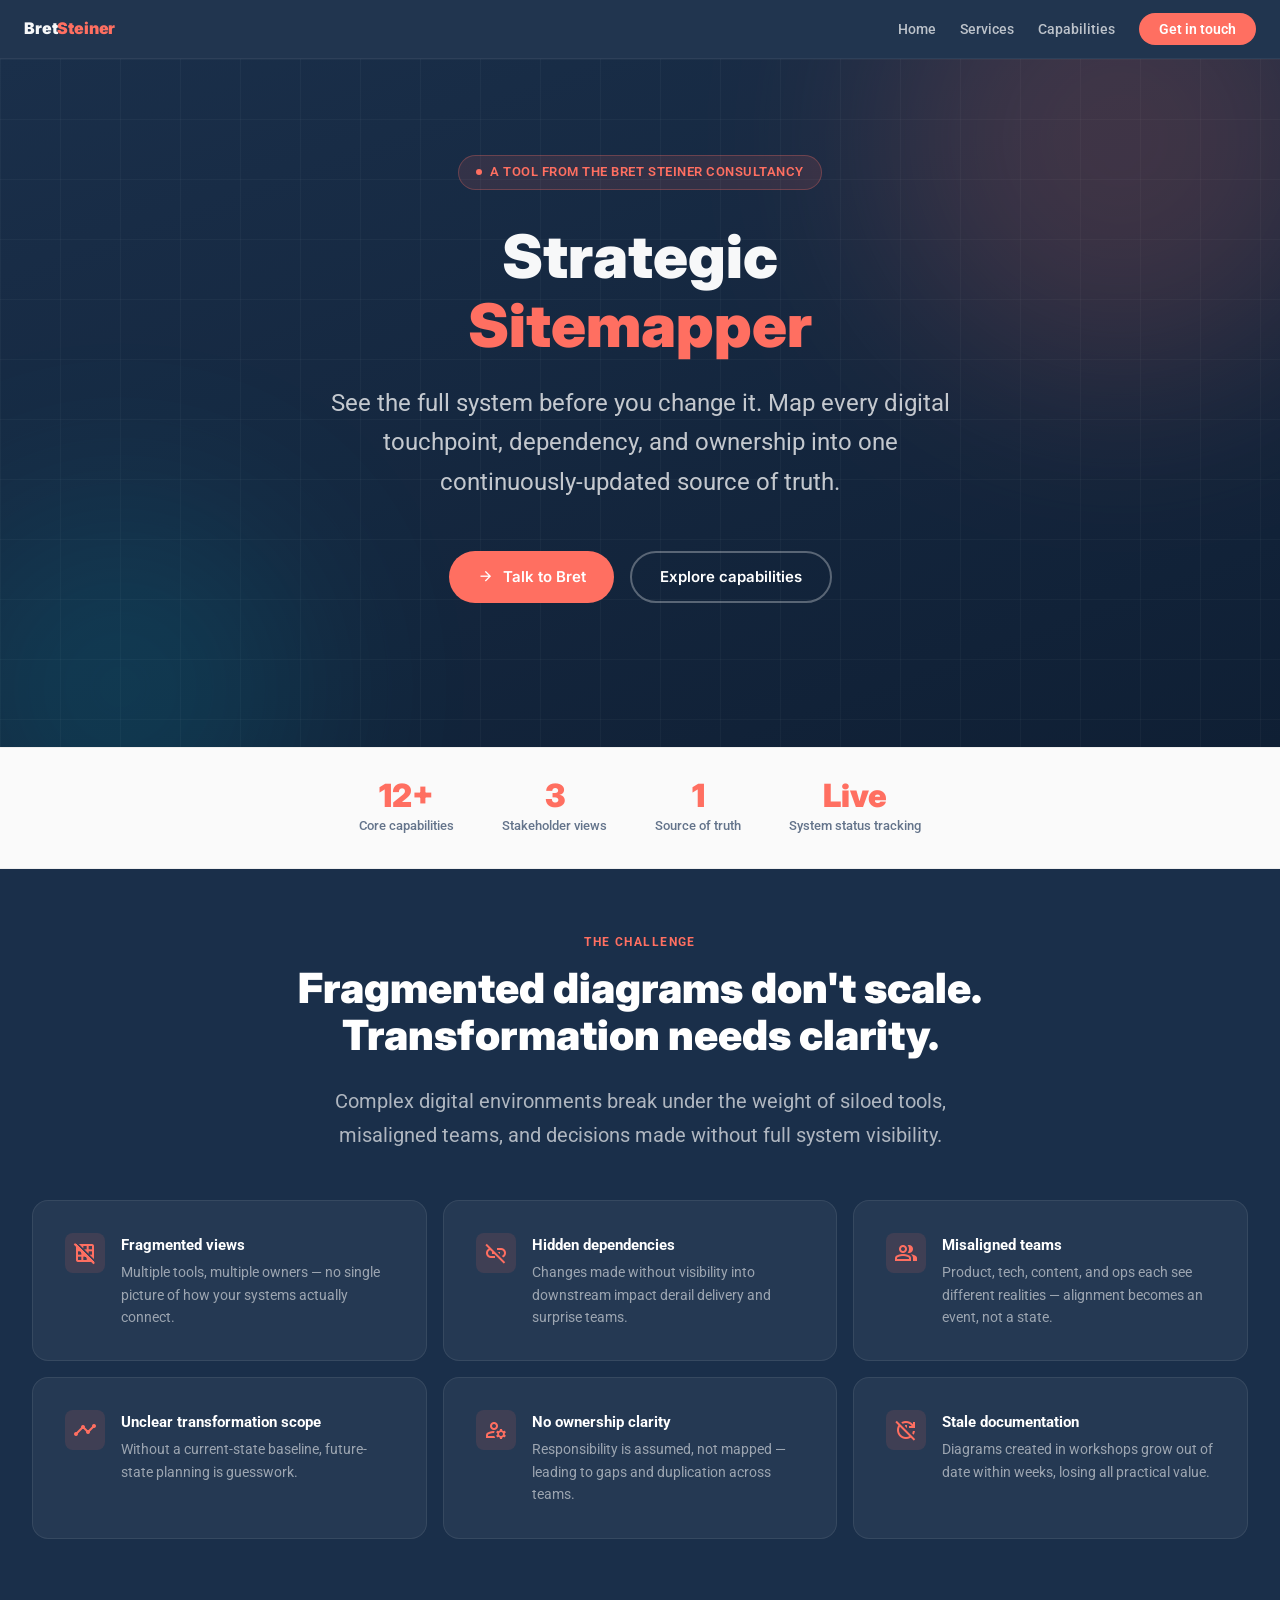
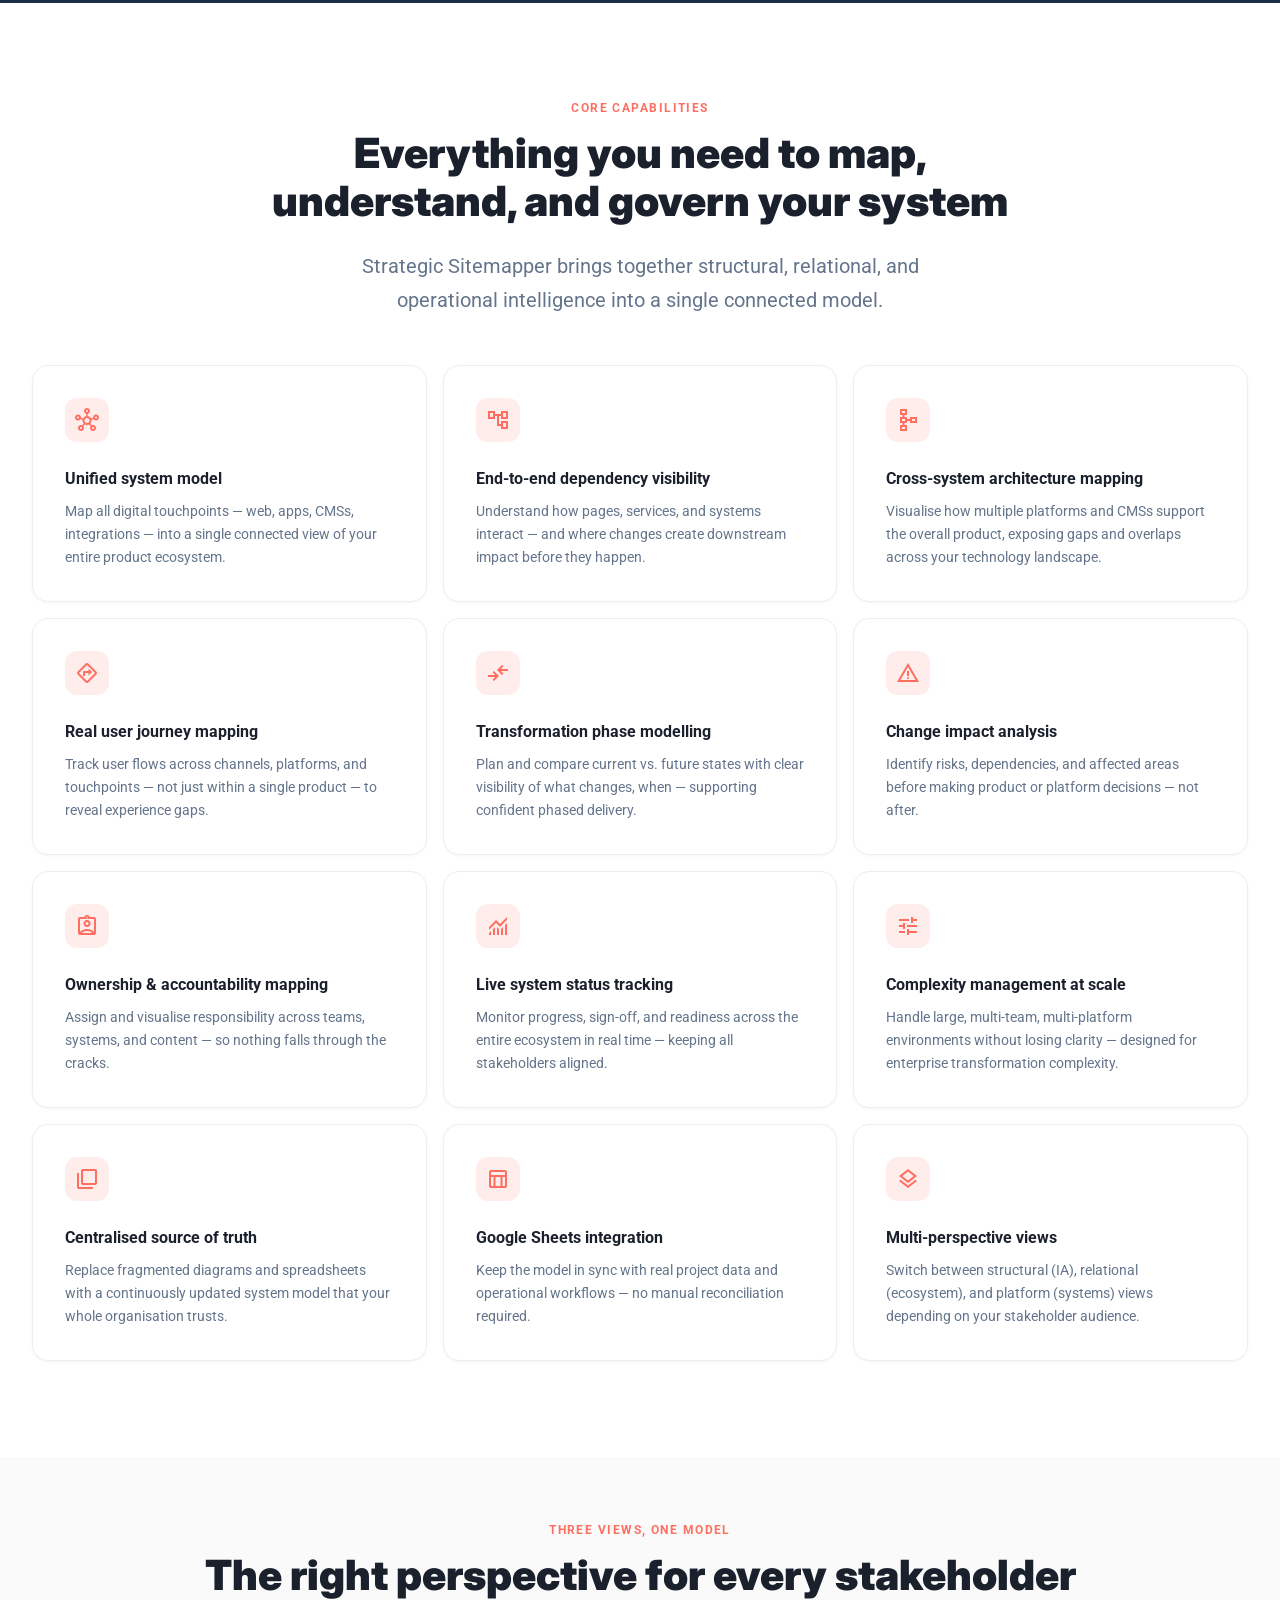
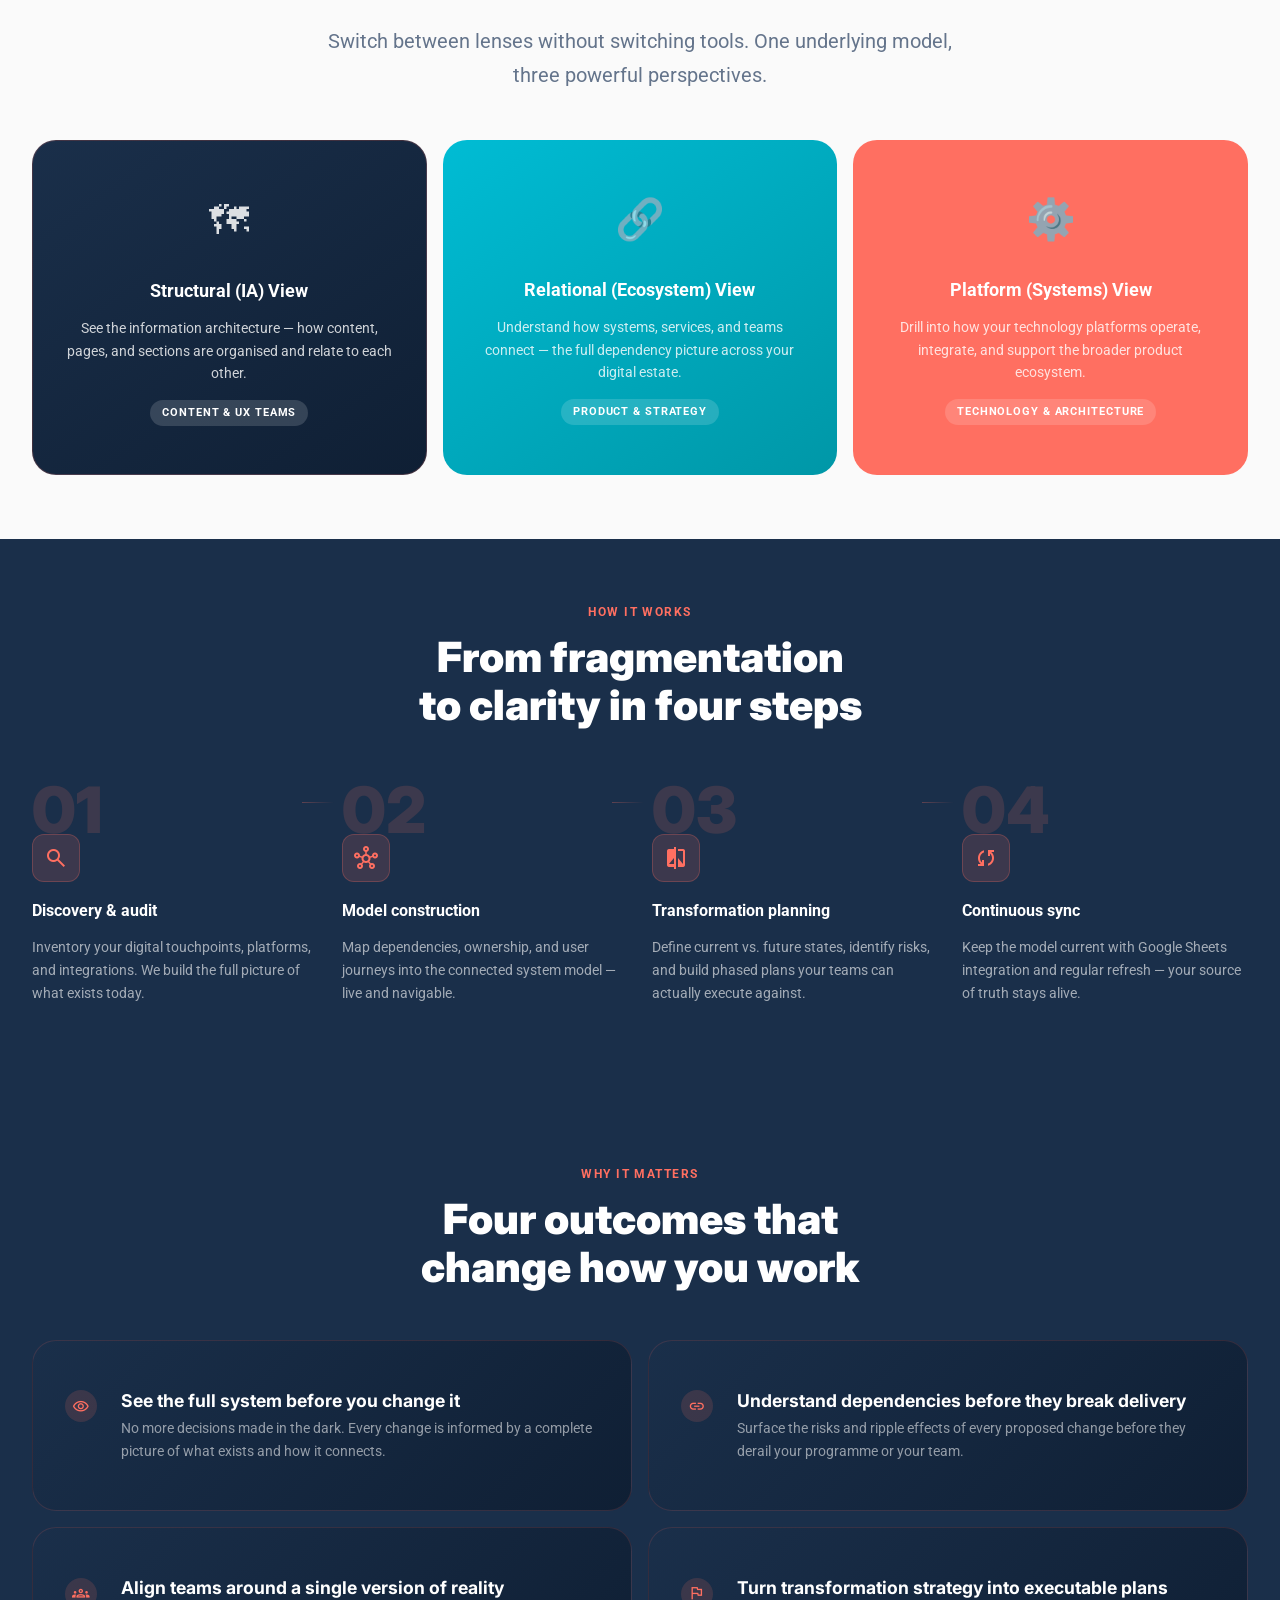
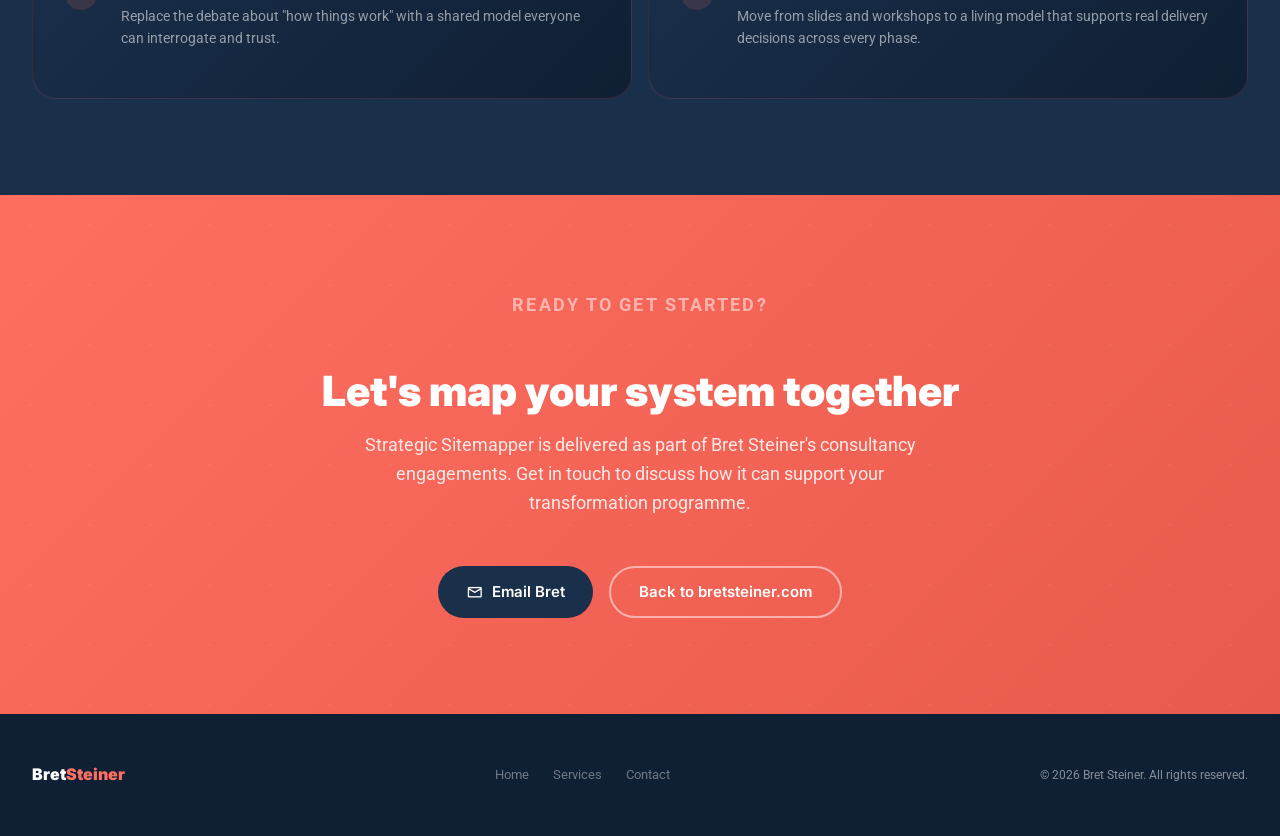
==== commit f8d92ee5: "new start page" ====
--- a/index.html
+++ b/index.html
@@ -1,5614 +1,916 @@
 <!DOCTYPE html>
 <html lang="en">
 <head>
-<meta charset="UTF-8">
-<meta name="viewport" content="width=device-width, initial-scale=1.0">
-<title>Strategic Sitemapper</title>
-<link href="https://fonts.googleapis.com/css2?family=Google+Sans:wght@400;500;600;700&family=Google+Sans+Display:wght@400;700&family=Google+Sans+Mono&family=IBM+Plex+Mono:wght@400;500&display=swap" rel="stylesheet">
-<link href="https://fonts.googleapis.com/icon?family=Material+Icons+Round" rel="stylesheet">
-<link href="https://fonts.googleapis.com/icon?family=Material+Icons+Outlined" rel="stylesheet">
-<script src="https://accounts.google.com/gsi/client" async defer></script>
-<style>
-*{box-sizing:border-box;margin:0;padding:0}
-
-/* ── BRAND TOKENS ── */
-:root{
-  --brand-primary:#1a73e8;
-  --brand-primary-dark:#1557b0;
-  --brand-primary-light:#e8f0fe;
-  --brand-secondary:#12b5cb;
-  --brand-secondary-light:#e0f7fa;
-  --brand-accent:#f29900;
-
-  --md-bg:#f8f9fc;
-  --md-surface:#ffffff;
-  --md-surface-variant:#f1f3f8;
-  --md-surface-container:#eef0f6;
-  --md-surface-container-high:#e8eaf2;
-  --md-outline:#c4c8d6;
-  --md-outline-variant:#dadde8;
-  --md-on-surface:#1a1c21;
-  --md-on-surface-variant:#44474f;
-  --md-on-surface-muted:#6b6f7a;
-
-  --el-1:0 1px 2px rgba(0,0,0,.06),0 1px 3px rgba(0,0,0,.04);
-  --el-2:0 1px 2px rgba(0,0,0,.06),0 2px 6px rgba(0,0,0,.07);
-  --el-3:0 2px 6px rgba(0,0,0,.08),0 4px 12px rgba(0,0,0,.06);
-  --el-4:0 4px 12px rgba(0,0,0,.10),0 8px 24px rgba(0,0,0,.07);
-
-  /* Aliases kept for existing JS references */
-  --bg:var(--md-bg);
-  --canvas-bg:#eef1f8;
-  --surface:var(--md-surface);
-  --surface2:var(--md-surface-variant);
-  --surface3:var(--md-surface-container);
-  --border:var(--md-outline-variant);
-  --border2:var(--md-outline);
-  --border3:#a8aab8;
-  --text:var(--md-on-surface);
-  --text2:var(--md-on-surface-variant);
-  --text3:var(--md-on-surface-muted);
-  --accent:var(--brand-primary);
-  --accent-bg:var(--brand-primary-light);
-  --shadow-sm:var(--el-1);
-  --shadow-md:var(--el-2);
-  --shadow-lg:var(--el-4);
-  --nav-w:240px;
-  --tp-cta-fg:#c5221f;--tp-cta-bg:#fce8e6;
-  --s-lv:#137333;--s-lv-bg:#e6f4ea;
-  --s-cs-bg:#e6f4ea;--s-cs:#137333;
-  --font-body:'Google Sans','Segoe UI',system-ui,sans-serif;
-  --font-mono:'Google Sans Mono','IBM Plex Mono',monospace;
-  --font-display:'Google Sans Display','Google Sans',sans-serif;
-}
-
-html,body{height:100%;overflow:hidden;background:var(--md-bg);color:var(--md-on-surface);font-family:var(--font-body);font-size:13px;-webkit-font-smoothing:antialiased}
-::-webkit-scrollbar{width:6px;height:6px}
-::-webkit-scrollbar-track{background:transparent}
-::-webkit-scrollbar-thumb{background:var(--md-outline);border-radius:99px}
-::-webkit-scrollbar-thumb:hover{background:var(--border3)}
-
-/* ── LOADING THROBBER ── */
-#appLoader{position:fixed;inset:0;background:var(--md-bg);display:flex;flex-direction:column;align-items:center;justify-content:center;z-index:9999;gap:20px;transition:opacity .5s}
-#appLoader.hidden{opacity:0;pointer-events:none}
-.loader-logo-spin{width:72px;height:72px;border-radius:20px;display:flex;align-items:center;justify-content:center;animation:logo-spin 1.4s cubic-bezier(.4,0,.6,1) infinite;background:var(--brand-primary);color:#fff;font-family:var(--font-display);font-size:26px;font-weight:700;box-shadow:var(--el-3);overflow:hidden}
-.loader-logo-spin img{width:100%;height:100%;object-fit:contain;border-radius:18px}
-@keyframes logo-spin{0%{transform:rotate(0deg) scale(1)}40%{transform:rotate(180deg) scale(1.1)}80%{transform:rotate(360deg) scale(1)}100%{transform:rotate(360deg) scale(1)}}
-.loader-track{width:220px;height:3px;background:var(--md-surface-container);border-radius:99px;overflow:hidden}
-.loader-fill{height:100%;background:var(--brand-primary);border-radius:99px;animation:loader-slide 1.6s ease-in-out infinite}
-@keyframes loader-slide{0%{width:0%;margin-left:0}50%{width:55%;margin-left:22%}100%{width:0%;margin-left:100%}}
-.loader-text{font-family:var(--font-body);font-size:13px;color:var(--text3);letter-spacing:.2px}
-
-/* ── LAYOUT ── */
-.app-shell{display:flex;flex-direction:column;height:100vh;overflow:hidden}
-.app-body{display:flex;flex:1;overflow:hidden}
-
-/* ── HEADER — MD3 top app bar ── */
-header{height:56px;background:var(--md-surface);border-bottom:1px solid var(--md-outline-variant);display:flex;align-items:center;padding:0 16px;gap:8px;flex-shrink:0;z-index:60;box-shadow:var(--el-1)}
-.logo{display:flex;align-items:center;gap:10px;white-space:nowrap;flex-shrink:0;cursor:pointer;text-decoration:none}
-.logo-mark{width:34px;height:34px;border-radius:9px;background:var(--brand-primary);display:flex;align-items:center;justify-content:center;flex-shrink:0;overflow:hidden}
-.logo-img{height:34px;max-width:110px;object-fit:contain;display:block}
-.logo-text{font-family:var(--font-display);font-size:15px;font-weight:700;letter-spacing:-.2px;color:var(--md-on-surface)}
-.h-sep{width:1px;height:22px;background:var(--md-outline-variant);flex-shrink:0;margin:0 2px}
-.metrics-row{display:flex;gap:4px;flex:1;overflow:hidden;align-items:center;min-width:0}
-.metric{display:flex;align-items:center;gap:6px;background:var(--md-surface-variant);border:1px solid var(--md-outline-variant);border-radius:10px;padding:4px 10px;white-space:nowrap;flex-shrink:0;height:34px;transition:box-shadow .15s;cursor:default}
-.metric:hover{box-shadow:var(--el-2)}
-.metric-val{font-family:var(--font-display);font-size:14px;font-weight:700;line-height:1;color:var(--md-on-surface)}
-.metric-val sup{font-size:8px;color:var(--text3);font-weight:500}
-.metric-lbl{font-size:9px;color:var(--text3);text-transform:uppercase;letter-spacing:.4px;line-height:1.3;font-weight:500}
-.metric-ring{position:relative;width:26px;height:26px;flex-shrink:0}
-.metric-ring svg{transform:rotate(-90deg);display:block}
-.ring-bg{stroke:var(--border2);fill:none}
-.ring-fg{fill:none;stroke-linecap:round}
-.ring-pct{position:absolute;inset:0;display:flex;align-items:center;justify-content:center;font-family:var(--font-body);font-size:7px;font-weight:700;color:var(--text)}
-.sec-bars{min-width:160px}
-.sec-bar-row{display:flex;align-items:center;gap:5px;margin-bottom:2px}
-.sec-bar-row:last-child{margin-bottom:0}
-.sec-bar-lbl{font-size:8px;color:var(--text2);width:56px;flex-shrink:0;overflow:hidden;text-overflow:ellipsis;white-space:nowrap}
-.sec-bar-track{flex:1;height:3px;background:var(--border);border-radius:99px;overflow:hidden;min-width:36px}
-.sec-bar-fill{height:100%;border-radius:99px;transition:width .5s ease}
-.sec-bar-pct{font-family:var(--font-mono);font-size:7px;color:var(--text3);width:22px;text-align:right;flex-shrink:0}
-.dash-toggle{display:flex;align-items:center;gap:5px;padding:4px 14px;border-radius:20px;border:1px solid var(--md-outline-variant);background:transparent;color:var(--text2);font-family:var(--font-body);font-size:12px;font-weight:500;cursor:pointer;transition:all .2s;height:32px;flex-shrink:0}
-.dash-toggle:hover{background:var(--md-surface-container)}
-.dash-toggle.active{background:var(--brand-primary-light);border-color:var(--brand-primary);color:var(--brand-primary)}
-.header-actions{display:flex;gap:6px;margin-left:auto;flex-shrink:0;align-items:center}
-.hbtn{padding:6px 16px;border-radius:20px;border:none;background:var(--md-surface-container);color:var(--text2);font-family:var(--font-body);font-size:12px;font-weight:500;cursor:pointer;transition:all .2s;white-space:nowrap;letter-spacing:.1px}
-.hbtn:hover{background:var(--md-surface-container-high);color:var(--text);box-shadow:var(--el-1)}
-.hbtn.primary{background:var(--brand-primary);color:#fff}
-.hbtn.primary:hover{background:var(--brand-primary-dark);box-shadow:var(--el-2)}
-.hbtn.active{background:var(--brand-primary-light);color:var(--brand-primary)}
-.hbtn.icon{padding:0;border-radius:50%;width:36px;height:36px;display:flex;align-items:center;justify-content:center;font-size:18px}
-
-/* ── PHASE BAR ── */
-.phase-bar{height:44px;background:var(--md-surface);border-bottom:1px solid var(--md-outline-variant);display:flex;align-items:center;padding:0 16px;gap:4px;overflow-x:auto;flex-shrink:0}
-.phase-chip{display:flex;align-items:center;gap:6px;padding:5px 16px;border-radius:20px;border:1px solid transparent;background:transparent;color:var(--text3);font-family:var(--font-body);font-size:12px;font-weight:500;cursor:pointer;transition:all .2s;white-space:nowrap;flex-shrink:0}
-.phase-chip:hover{background:var(--md-surface-container);color:var(--text2)}
-.phase-chip.active{border-color:var(--brand-primary);background:var(--brand-primary-light);color:var(--brand-primary)}
-.phase-dot{width:8px;height:8px;border-radius:50%;flex-shrink:0}
-.phase-pct{font-family:var(--font-mono);font-size:9px;background:rgba(0,0,0,.06);padding:1px 6px;border-radius:10px;color:var(--text3)}
-.phase-chip.active .phase-pct{background:rgba(26,115,232,.12);color:var(--brand-primary)}
-.ph-add{padding:5px 14px;border-radius:20px;border:1px dashed var(--md-outline);background:transparent;color:var(--text3);font-size:12px;cursor:pointer;transition:all .2s;white-space:nowrap;font-family:var(--font-body);flex-shrink:0}
-.ph-add:hover{border-color:var(--brand-primary);color:var(--brand-primary)}
-
-/* ── LEFT NAV ── */
-.left-nav{width:var(--nav-w);flex-shrink:0;background:var(--md-surface);border-right:1px solid var(--md-outline-variant);display:flex;flex-direction:column;overflow:hidden;transition:width .25s cubic-bezier(.4,0,.2,1);z-index:30}
-.left-nav.collapsed{width:0;border-right:none}
-.nav-header{padding:14px 16px 10px;border-bottom:1px solid var(--md-outline-variant);flex-shrink:0;display:flex;align-items:center;justify-content:space-between}
-.nav-title{font-family:var(--font-body);font-size:11px;font-weight:600;text-transform:uppercase;letter-spacing:.8px;color:var(--text3)}
-.nav-add-btn{width:28px;height:28px;border-radius:50%;border:none;background:transparent;color:var(--text3);cursor:pointer;font-size:18px;display:flex;align-items:center;justify-content:center;transition:all .15s}
-.nav-add-btn:hover{background:var(--brand-primary-light);color:var(--brand-primary)}
-.nav-body{flex:1;overflow-y:auto;padding:8px 0}
-.nav-section{margin-bottom:1px}
-.nav-section-hd{display:flex;align-items:center;gap:8px;padding:8px 16px;cursor:pointer;transition:background .15s}
-.nav-section-hd:hover{background:var(--md-surface-container)}
-.nav-section-dot{width:10px;height:10px;border-radius:50%;flex-shrink:0}
-.nav-section-name{font-size:12px;font-weight:500;color:var(--md-on-surface);flex:1;white-space:nowrap;overflow:hidden;text-overflow:ellipsis}
-.nav-section-count{font-family:var(--font-mono);font-size:9px;color:var(--text3)}
-.nav-section-arrow{font-size:10px;color:var(--text3);transition:transform .2s;flex-shrink:0}
-.nav-section-arrow.open{transform:rotate(90deg)}
-.nav-steps{padding:0 0 4px;display:none}
-.nav-steps.open{display:block}
-.nav-step{display:flex;align-items:center;gap:8px;padding:6px 16px 6px 34px;cursor:pointer;transition:background .15s}
-.nav-step:hover{background:var(--md-surface-container)}
-.nav-step.active-journey{background:var(--brand-primary-light);color:var(--brand-primary)}
-.nav-step-num{font-family:var(--font-mono);font-size:8px;color:var(--text3);width:14px;flex-shrink:0;text-align:right}
-.nav-step-icon{font-size:11px;flex-shrink:0}
-.nav-step-name{font-size:11px;color:var(--text2);flex:1;white-space:nowrap;overflow:hidden;text-overflow:ellipsis}
-.nav-section-actions{display:flex;gap:4px;padding:2px 16px 6px 34px}
-.nav-mini-btn{font-size:10px;padding:3px 10px;border-radius:12px;border:1px solid var(--md-outline);background:transparent;color:var(--text3);cursor:pointer;transition:all .15s}
-.nav-mini-btn:hover{background:var(--md-surface-container);color:var(--text)}
-.nav-journey-none{padding:24px 16px;text-align:center;font-size:11px;color:var(--text3);line-height:1.6}
-
-/* ── CANVAS ── */
-.canvas-area{flex:1;display:flex;flex-direction:column;overflow:hidden;position:relative}
-.canvas-wrap{flex:1;overflow:auto;position:relative;background-color:var(--canvas-bg);background-image:radial-gradient(circle,rgba(26,28,33,.07) 1px,transparent 1px);background-size:24px 24px}
-.canvas{padding:40px 48px 120px;min-width:max-content;position:relative}
-.conn-svg{position:absolute;top:0;left:0;overflow:visible;z-index:2;pointer-events:none}
-.node-boundary{transition:stroke .18s,stroke-width .18s,filter .18s}
-.card-shield{transition:none}
-.conn-svg path[class$="-hit"]{pointer-events:stroke}
-
-/* ── LAYER BAR ── sits above the scrollbar, never behind it */
-.layer-bar{height:44px;background:var(--md-surface);border-top:1px solid var(--md-outline-variant);display:flex;align-items:center;padding:0 16px;gap:6px;flex-shrink:0;z-index:50;overflow-x:auto;overflow-y:hidden;box-shadow:0 -2px 8px rgba(0,0,0,.06)}
-.layer-lbl{font-size:10px;color:var(--text3);text-transform:uppercase;letter-spacing:.6px;margin-right:2px;white-space:nowrap;font-weight:600;flex-shrink:0;font-family:var(--font-body)}
-
-/* ── VIEW BAR ── */
-.view-bar{height:44px;background:var(--md-surface-container);border-bottom:1px solid var(--md-outline-variant);display:flex;align-items:center;padding:0 14px;gap:10px;flex-shrink:0;z-index:30}
-.vb-group{display:flex;align-items:center;gap:6px}
-.vb-lbl{font-size:10px;font-weight:600;text-transform:uppercase;letter-spacing:.6px;color:var(--text3);font-family:var(--font-body);white-space:nowrap}
-.vb-select{height:30px;padding:0 10px;border-radius:8px;border:1px solid var(--md-outline-variant);background:var(--md-surface);color:var(--md-on-surface);font-family:var(--font-body);font-size:12px;cursor:pointer;transition:all .18s;min-width:160px}
-.vb-select:hover,.vb-select:focus{border-color:var(--brand-primary);outline:none}
-/* Node visibility dropdown */
-.vb-node-wrap{position:relative}
-.vb-node-btn{display:flex;align-items:center;gap:4px;min-width:140px;background:var(--md-surface);cursor:pointer;text-align:left;padding:0 10px;font-family:var(--font-body);font-size:12px;color:var(--md-on-surface)}
-.vb-node-dropdown{position:absolute;top:calc(100% + 4px);left:0;min-width:220px;background:var(--md-surface);border:1px solid var(--md-outline-variant);border-radius:10px;box-shadow:var(--el-3);z-index:200;padding:6px 0;max-height:320px;overflow-y:auto}
-.vb-dd-item{padding:4px 12px}
-.vb-dd-label{display:flex;align-items:center;gap:8px;cursor:pointer;font-size:12px;font-family:var(--font-body);color:var(--md-on-surface);padding:3px 0;transition:color .15s;white-space:nowrap;overflow:hidden;text-overflow:ellipsis}
-.vb-dd-label:hover{color:var(--brand-primary)}
-.vb-dd-label input{accent-color:var(--brand-primary);cursor:pointer;flex-shrink:0}
-.vb-dd-sep{height:1px;background:var(--md-outline-variant);margin:4px 0}
-.vb-dd-root-icon{font-size:12px;flex-shrink:0}
-.view-sep{width:1px;height:24px;background:var(--md-outline-variant);flex-shrink:0;margin:0 2px}
-
-/* ── MENU / FOOTER ZONES ── */
-.zone-wrap{display:flex;flex-direction:column;align-items:center;width:100%}
-.zone-block{width:100%;margin-bottom:6px}
-.zone-header{display:flex;align-items:center;gap:6px;padding:3px 8px;font-size:8px;font-weight:700;text-transform:uppercase;letter-spacing:.7px;color:var(--text3);font-family:var(--font-body)}
-.zone-header-icon{font-size:10px}
-.zone-pills{display:flex;flex-wrap:wrap;gap:5px;padding:4px 8px 6px;justify-content:center}
-.zone-pill{display:flex;align-items:center;gap:4px;padding:4px 10px;border-radius:20px;font-family:var(--font-body);font-size:9px;font-weight:600;cursor:pointer;transition:all .18s;white-space:nowrap;border:1.5px solid transparent;max-width:160px;overflow:hidden;text-overflow:ellipsis}
-.zone-pill.menu-pill{background:#e6f4ea;color:#137333;border-color:#b7dfbf}
-.zone-pill.menu-pill:hover{background:#137333;color:#fff;border-color:#137333}
-.zone-pill.footer-pill{background:#f5edda;color:#7a5a1e;border-color:#e2cfa0}
-.zone-pill.footer-pill:hover{background:#7a5a1e;color:#fff;border-color:#7a5a1e}
-.zone-pill.cta-pill{background:#fce8e6;color:#c5221f;border-color:#f5b7b1}
-.zone-pill.cta-pill:hover{background:#c5221f;color:#fff;border-color:#c5221f}
-.zone-connector{width:1px;height:8px;background:var(--md-outline-variant);margin:0 auto 4px}
-.zone-divider{width:80%;height:1px;background:var(--md-outline-variant);margin:0 auto 8px;opacity:.5}
-
-/* ── ORPHAN SECTION ── */
-.orphan-section{margin-top:32px;padding:16px 14px;border-radius:14px;border:2px dashed #e2a000;background:#fffbf0}
-.orphan-hd{display:flex;align-items:center;gap:8px;margin-bottom:12px}
-.orphan-icon{font-size:16px}
-.orphan-title{font-family:var(--font-display);font-size:13px;font-weight:700;color:#7a5a1e}
-.orphan-count{font-family:var(--font-mono);font-size:10px;color:#9c7a3e;background:#f5edda;padding:2px 8px;border-radius:8px}
-.orphan-desc{font-size:10px;color:#9c7a3e;margin-bottom:10px;font-style:italic}
-.orphan-cards{display:flex;flex-wrap:wrap;gap:8px;align-items:flex-start}
-
-/* ── LINK LINE PRIORITY ── overrides in drawConnectors SVG are handled in JS */
-/* These CSS vars control the line weights used in the SVG path builders */
-
-/* ── ICON HEADER BUTTONS ── */
-.hbtn-icon{display:flex;align-items:center;justify-content:center;width:32px;height:32px;border-radius:8px;border:1px solid var(--md-outline-variant);background:transparent;color:var(--text2);font-size:16px;cursor:pointer;transition:all .18s;flex-shrink:0;position:relative}
-.hbtn-icon:hover{background:var(--md-surface-container);color:var(--md-on-surface);border-color:var(--md-outline)}
-.hbtn-icon.primary-icon{background:var(--brand-primary);border-color:var(--brand-primary);color:#fff}
-.hbtn-icon.primary-icon:hover{opacity:.88}
-.hbtn-icon.active-icon{background:var(--brand-primary-light);border-color:var(--brand-primary);color:var(--brand-primary)}
-/* Tooltip */
-.hbtn-icon::after{content:attr(data-tip);position:absolute;bottom:-34px;left:50%;transform:translateX(-50%);background:var(--md-on-surface);color:var(--md-surface);font-size:10px;font-family:var(--font-body);padding:4px 8px;border-radius:6px;white-space:nowrap;opacity:0;pointer-events:none;transition:opacity .15s;z-index:1000;font-weight:400}
-.hbtn-icon:hover::after{opacity:1}
-
-/* ── VIEWS ── */
-/* Ecosystem / Force */
-#viewEcosystem{width:100%;height:100%;position:relative}
-.eco-svg{width:100%;height:100%;position:absolute;top:0;left:0}
-
-/* Journey swim-lane */
-.journey-view{padding:28px 24px;min-width:max-content}
-.jv-lane{display:flex;align-items:center;gap:0;margin-bottom:20px;position:relative}
-.jv-lane-label{width:130px;flex-shrink:0;font-family:var(--font-display);font-size:11px;font-weight:700;color:var(--text2);text-transform:uppercase;letter-spacing:.6px;padding-right:14px;text-align:right;word-break:break-word;line-height:1.3}
-.jv-lane-steps{display:flex;align-items:center;gap:0;flex:1}
-.jv-step-wrap{display:flex;align-items:center}
-.jv-connector{width:32px;height:2px;background:var(--md-outline-variant);flex-shrink:0;position:relative}
-.jv-connector::after{content:'▶';position:absolute;right:-6px;top:50%;transform:translateY(-50%);font-size:8px;color:var(--md-outline-variant)}
-.jv-card{width:148px;border-radius:10px;border:2px solid var(--md-outline-variant);background:var(--md-surface);padding:8px 10px;cursor:pointer;transition:all .18s;position:relative}
-.jv-card:hover{box-shadow:var(--el-2);border-color:var(--brand-primary)}
-.jv-card.active-j{border-color:var(--brand-primary);background:var(--brand-primary-light)}
-.jv-card-phase{position:absolute;top:-9px;right:8px;font-size:7px;font-weight:700;padding:1px 7px;border-radius:8px;color:#fff}
-.jv-card-title{font-size:11px;font-weight:600;color:var(--md-on-surface);margin-bottom:3px;white-space:nowrap;overflow:hidden;text-overflow:ellipsis}
-.jv-card-url{font-family:var(--font-mono);font-size:8px;color:var(--text3);white-space:nowrap;overflow:hidden;text-overflow:ellipsis}
-.jv-card-label{font-size:9px;color:var(--text3);margin-top:2px;font-style:italic}
-.jv-empty{padding:24px;font-size:12px;color:var(--text3);font-style:italic}
-
-/* Focus / Radial view */
-.focus-view{width:100%;height:100%;position:relative;display:flex;align-items:center;justify-content:center}
-.focus-svg{width:100%;height:100%;position:absolute;top:0;left:0;pointer-events:none}
-.focus-center-card{position:absolute;width:180px;border-radius:14px;border:2px solid var(--brand-primary);background:var(--md-surface);box-shadow:var(--el-3);padding:12px 14px;cursor:default;z-index:5}
-.focus-petal{position:absolute;width:148px;border-radius:10px;border:1px solid var(--md-outline-variant);background:var(--md-surface);padding:7px 10px;cursor:pointer;transition:all .18s;z-index:4}
-.focus-petal:hover{box-shadow:var(--el-2);border-color:var(--brand-primary);z-index:6}
-.focus-petal-group-label{position:absolute;font-size:8px;font-weight:700;text-transform:uppercase;letter-spacing:.7px;color:var(--text3);font-family:var(--font-body)}
-.focus-prompt{font-size:13px;color:var(--text3);font-style:italic;text-align:center}
-
-/* Audit / Matrix view */
-.audit-view{padding:20px 24px;min-width:max-content;overflow:auto}
-.audit-table{border-collapse:collapse;font-size:11px;font-family:var(--font-body)}
-.audit-table th{position:sticky;top:0;background:var(--md-surface-container);padding:8px 12px;text-align:left;font-size:9px;font-weight:700;text-transform:uppercase;letter-spacing:.6px;color:var(--text2);border-bottom:2px solid var(--md-outline-variant);white-space:nowrap;z-index:5}
-.audit-table th:first-child{position:sticky;left:0;z-index:10;background:var(--md-surface-container)}
-.audit-table td{padding:6px 12px;border-bottom:1px solid var(--md-outline-variant);border-right:1px solid var(--md-outline-variant);white-space:nowrap;vertical-align:middle}
-.audit-table td:first-child{position:sticky;left:0;background:var(--md-surface);font-weight:500;z-index:3;max-width:200px;overflow:hidden;text-overflow:ellipsis}
-.audit-table tr:hover td{background:var(--md-surface-container)}
-.audit-cell{display:inline-flex;align-items:center;gap:4px;padding:2px 7px;border-radius:6px;font-size:9px;font-weight:600}
-.audit-ok{background:#e6f4ea;color:#137333}
-.audit-warn{background:#fff8e1;color:#7a5a1e}
-.audit-miss{background:#fce8e6;color:#c5221f}
-.audit-na{background:var(--md-surface-variant);color:var(--text3)}
-
-/* Platform / Cluster view */
-.platform-view{padding:28px 24px;min-width:max-content}
-.platform-cluster{margin-bottom:28px}
-.platform-cluster-hd{display:flex;align-items:center;gap:10px;margin-bottom:12px}
-.platform-cluster-dot{width:14px;height:14px;border-radius:4px;flex-shrink:0}
-.platform-cluster-name{font-family:var(--font-display);font-size:13px;font-weight:700;color:var(--md-on-surface)}
-.platform-cluster-count{font-size:9px;color:var(--text3);font-family:var(--font-mono)}
-.platform-cluster-cards{display:flex;flex-wrap:wrap;gap:8px;padding:14px;border-radius:14px;border:2px solid transparent}
-.layer-tog{display:flex;align-items:center;gap:5px;padding:4px 12px;border-radius:16px;border:1px solid var(--md-outline-variant);background:transparent;color:var(--text3);font-family:var(--font-body);font-size:11px;font-weight:500;cursor:pointer;transition:all .2s;white-space:nowrap;flex-shrink:0;height:28px}
-.layer-tog .ldot{width:7px;height:7px;border-radius:2px;flex-shrink:0;transition:all .2s}
-.layer-tog.on{border-color:var(--brand-primary);background:var(--brand-primary-light);color:var(--brand-primary)}
-.layer-tog.off{opacity:.5}
-.layer-tog:hover{opacity:1;background:var(--md-surface-container)}
-.l-sep{width:1px;height:16px;background:var(--md-outline-variant);flex-shrink:0}
-.filter-chip{padding:2px 10px;border-radius:12px;border:1px solid var(--md-outline-variant);background:transparent;font-family:var(--font-body);font-size:10px;font-weight:500;cursor:pointer;transition:all .2s;white-space:nowrap;color:var(--text3);height:24px;display:inline-flex;align-items:center}
-.filter-chip.active{background:var(--brand-primary-light);border-color:var(--brand-primary);color:var(--brand-primary)}
-.filter-chip:hover{background:var(--md-surface-container)}
-
-/* ── PAGE CARDS ── */
-.page-card{width:168px;border-radius:12px;border:1px solid var(--md-outline-variant);background:var(--md-surface);position:relative;cursor:pointer;flex-shrink:0;overflow:hidden;box-shadow:var(--el-1);transition:border-color .2s,box-shadow .2s,transform .2s,opacity .25s;z-index:1}
-.card-title-row{display:flex;align-items:flex-start;gap:4px;margin-bottom:1px}
-.card-title-row .card-title{flex:1;min-width:0}
-.card-link-count{flex-shrink:0;font-family:var(--font-mono);font-size:8px;font-weight:700;background:rgba(26,28,33,.07);color:var(--text3);border-radius:5px;padding:1px 5px;line-height:1.7;border:1px solid rgba(26,28,33,.09);white-space:nowrap;margin-top:1px}
-.card-link-count--zero{opacity:.35}
-.page-card:hover{border-color:var(--md-outline);transform:translateY(-2px);box-shadow:var(--el-3)}
-.page-card.selected{border-color:var(--brand-primary);box-shadow:0 0 0 2px rgba(26,115,232,.18),var(--el-2)}
-.page-card.journey-active{box-shadow:0 0 0 2px var(--journey-colour,#1a73e8),0 0 16px 2px rgba(26,115,232,.14),var(--el-2)}
-.page-card.dimmed{opacity:.18;pointer-events:none}
-.page-card.diff-new{border-color:#34a853;box-shadow:0 0 0 1px rgba(52,168,83,.2)}
-.page-card.diff-changed{border-color:#fbbc04;box-shadow:0 0 0 1px rgba(251,188,4,.2)}
-.card-bg-img{position:absolute;inset:0;background-size:cover;background-position:center;opacity:0;transition:opacity .3s;pointer-events:none;border-radius:12px}
-.card-bg-img.vis{opacity:.08}
-.card-bg-ov{position:absolute;inset:0;background:linear-gradient(180deg,rgba(255,255,255,.6) 0%,rgba(255,255,255,.92) 70%,#fff 100%);pointer-events:none;border-radius:12px;opacity:0;transition:opacity .3s}
-.card-bg-ov.vis{opacity:1}
-.card-strip{height:4px;border-radius:12px 12px 0 0;position:relative;z-index:2;transition:background .3s}
-.card-body{padding:8px 10px 6px;position:relative;z-index:2}
-.card-title{font-family:var(--font-body);font-size:11px;font-weight:600;color:var(--md-on-surface);margin-bottom:1px;line-height:1.35;white-space:nowrap;overflow:hidden;text-overflow:ellipsis}
-.card-url{font-family:var(--font-mono);font-size:8px;color:var(--text3);white-space:nowrap;overflow:hidden;text-overflow:ellipsis;margin-bottom:4px}
-.badge-img-wrap{display:none;align-items:center;gap:5px;margin-bottom:4px}
-.badge-img-wrap.vis{display:flex}
-.badge-img{height:22px;max-width:70px;object-fit:contain;border-radius:4px;border:1px solid var(--md-outline-variant)}
-.badge-img-lbl{font-size:8px;color:var(--text3);white-space:nowrap;overflow:hidden;text-overflow:ellipsis}
-.card-chips{display:flex;gap:3px;flex-wrap:wrap;min-height:13px}
-.chip{font-size:8px;font-weight:500;padding:2px 6px;border-radius:10px;line-height:1.3;white-space:nowrap;border:1px solid transparent;font-family:var(--font-body)}
-.cta-section,.extlink-section{border-top:1px solid var(--md-outline-variant);position:relative;z-index:2}
-.cta-header,.extlink-header{display:flex;align-items:center;gap:5px;padding:5px 10px;cursor:pointer;transition:background .15s}
-.cta-header:hover,.extlink-header:hover{background:var(--md-surface-container)}
-.cta-toggle-icon,.extlink-toggle-icon{font-size:8px;color:var(--text3);transition:transform .2s;flex-shrink:0}
-.cta-toggle-icon.open,.extlink-toggle-icon.open{transform:rotate(90deg)}
-.cta-lbl,.extlink-lbl{font-size:9px;font-weight:600;color:var(--text3);font-family:var(--font-body);flex:1}
-.cta-count,.extlink-count{font-family:var(--font-mono);font-size:8px;color:var(--text3)}
-.cta-blocks,.extlink-blocks{display:none;padding:0 10px 6px}
-.cta-blocks.open,.extlink-blocks.open{display:block}
-.cta-block{display:flex;align-items:center;gap:5px;padding:3px 6px;border-radius:6px;border:1px solid var(--tp-cta-bg);background:var(--tp-cta-bg);margin-bottom:3px;cursor:pointer;transition:all .15s}
-.cta-block:hover{border-color:var(--tp-cta-fg);box-shadow:var(--el-1)}
-.cta-block-icon{font-size:9px;flex-shrink:0}
-.cta-block-label{font-size:9px;font-weight:600;color:var(--tp-cta-fg);flex:1;white-space:nowrap;overflow:hidden;text-overflow:ellipsis}
-.cta-block-arrow{font-size:8px;color:var(--text3);flex-shrink:0}
-.extlink-block{display:flex;align-items:center;gap:5px;padding:3px 6px;border-radius:6px;border:1px solid var(--brand-primary-light);background:var(--brand-primary-light);margin-bottom:3px;cursor:pointer;transition:all .15s}
-.extlink-block:hover{border-color:var(--brand-primary);box-shadow:var(--el-1)}
-.extlink-block-icon,.extlink-block-arrow{font-size:9px;flex-shrink:0}
-.extlink-block-label{font-size:9px;font-weight:600;color:var(--brand-primary);flex:1;white-space:nowrap;overflow:hidden;text-overflow:ellipsis}
-.card-footer{border-top:1px solid var(--md-outline-variant);padding:4px 10px;display:flex;align-items:center;gap:4px;position:relative;z-index:2}
-.owner-av{width:16px;height:16px;border-radius:50%;flex-shrink:0;display:flex;align-items:center;justify-content:center;font-size:7px;font-weight:700;overflow:hidden}
-.card-lc{font-size:8px;color:var(--text3);font-family:var(--font-mono);flex:1}
-.card-lc .ext{color:var(--brand-primary)}
-.card-so{font-size:10px}
-.card-status-bar{height:3px;border-radius:0 0 12px 12px;position:relative;z-index:2;transition:background .3s}
-.card-owner-hd{position:absolute;top:6px;right:6px;z-index:5;pointer-events:none}
-.owner-av-hd{width:20px;height:20px;border-radius:50%;display:flex;align-items:center;justify-content:center;font-size:7px;font-weight:700;overflow:hidden;flex-shrink:0;box-shadow:var(--el-1)}
-.tp-icon-strip{height:26px;display:flex;align-items:center;padding:0 10px;gap:5px;font-size:11px;border-radius:12px 12px 0 0;position:relative;z-index:2}
-.diff-badge{position:absolute;top:-8px;right:-4px;z-index:10;font-size:7px;font-weight:700;padding:2px 6px;border-radius:10px;text-transform:uppercase;letter-spacing:.4px;font-family:var(--font-body);border:1px solid transparent}
-
-/* ── NODE EDIT MODAL ── */
-.modal.node-edit{width:760px;max-width:96vw;max-height:90vh;display:flex;flex-direction:column;border-radius:20px}
-.ne-header{padding:18px 22px 0;border-bottom:1px solid var(--md-outline-variant);flex-shrink:0}
-.ne-header-top{display:flex;align-items:flex-start;justify-content:space-between;margin-bottom:8px}
-.ne-title{font-family:var(--font-display);font-size:17px;font-weight:700;color:var(--md-on-surface)}
-.ne-url{font-family:var(--font-mono);font-size:9px;color:var(--text3);margin-top:3px}
-.ne-badges{display:flex;gap:4px;flex-wrap:wrap;margin-bottom:10px}
-.ne-badge{font-size:9px;font-weight:500;padding:3px 10px;border-radius:12px;border:1px solid transparent;font-family:var(--font-body)}
-.ne-tabs{display:flex;gap:0;overflow-x:auto}
-.ne-tab{padding:9px 16px;font-size:12px;font-weight:500;cursor:pointer;color:var(--text3);border-bottom:2px solid transparent;transition:all .2s;white-space:nowrap;font-family:var(--font-body);background:none;border-top:none;border-left:none;border-right:none;letter-spacing:.1px}
-.ne-tab:hover{color:var(--text2);background:var(--md-surface-container)}
-.ne-tab.active{color:var(--brand-primary);border-bottom-color:var(--brand-primary)}
-.ne-body{flex:1;overflow-y:auto;padding:20px 24px}
-.ne-section{margin-bottom:20px}
-.ne-section-title{font-size:10px;text-transform:uppercase;letter-spacing:.7px;color:var(--text3);font-weight:600;margin-bottom:10px;font-family:var(--font-body)}
-.ne-grid2{display:grid;grid-template-columns:1fr 1fr;gap:12px}
-.ne-grid3{display:grid;grid-template-columns:1fr 1fr 1fr;gap:12px}
-.drow{display:flex;align-items:flex-start;gap:10px;margin-bottom:10px}
-.drow-lbl{font-size:10px;color:var(--text3);min-width:84px;flex-shrink:0;padding-top:8px;font-weight:500;letter-spacing:.1px}
-.dinput,.dselect{font-family:var(--font-body);font-size:13px;padding:8px 10px;border:1px solid var(--md-outline);border-radius:8px;width:100%;color:var(--md-on-surface);background:var(--md-surface-variant);transition:all .2s}
-.dinput:focus,.dselect:focus{outline:none;border-color:var(--brand-primary);background:var(--md-surface);box-shadow:0 0 0 3px rgba(26,115,232,.1)}
-.dselect{cursor:pointer}
-.dinput.mono{font-family:var(--font-mono);font-size:11px}
-.img-fw{display:flex;flex-direction:column;gap:6px;width:100%}
-.img-prev{height:56px;border-radius:8px;border:1px solid var(--md-outline-variant);background:var(--md-surface-container);display:flex;align-items:center;justify-content:center;overflow:hidden}
-.img-prev img{max-height:54px;max-width:100%;object-fit:contain}
-.img-prev .np{font-size:10px;color:var(--text3)}
-.dsec{margin-bottom:18px}
-.dsec-title{font-size:10px;text-transform:uppercase;letter-spacing:.7px;color:var(--text3);font-weight:600;margin-bottom:8px}
-
-/* Pipeline */
-.pipeline{display:flex;border-radius:10px;overflow:hidden;border:1px solid var(--md-outline-variant);margin-bottom:12px}
-.pipe-step{flex:1;text-align:center;padding:7px 2px;font-size:9px;font-weight:500;cursor:pointer;transition:all .2s;color:var(--text3);border-right:1px solid var(--md-outline-variant);line-height:1.3;background:var(--md-surface-variant);font-family:var(--font-body)}
-.pipe-step:last-child{border-right:none}
-.pipe-step.done{background:#e6f4ea;color:#137333}
-.pipe-step.active{background:var(--brand-primary);color:#fff}
-.pipe-step:hover:not(.active){background:var(--md-surface-container);color:var(--text)}
-.tswitch{display:flex;align-items:center;gap:8px;cursor:pointer}
-.ttrack{width:34px;height:18px;border-radius:10px;background:var(--md-outline);position:relative;transition:background .2s;flex-shrink:0}
-.ttrack.on{background:var(--brand-primary)}
-.tknob{position:absolute;top:3px;left:3px;width:12px;height:12px;border-radius:50%;background:#fff;transition:left .2s;box-shadow:var(--el-1)}
-.ttrack.on .tknob{left:19px}
-.tlbl{font-size:12px;color:var(--text)}
-.ditem{display:flex;align-items:flex-start;gap:8px;padding:8px 10px;border:1px solid var(--md-outline-variant);border-radius:10px;margin-bottom:5px;background:var(--md-surface-variant)}
-.dtype-pill{font-size:8px;font-weight:600;padding:2px 7px;border-radius:10px;text-transform:uppercase;flex-shrink:0;font-family:var(--font-body);margin-top:2px}
-.pill-int{background:var(--brand-primary-light);color:var(--brand-primary)}
-.pill-ext{background:#fce8e6;color:#c5221f}
-.pill-menu{background:#e6f4ea;color:#137333}
-.pill-footer{background:#f5edda;color:#7a5a1e}
-.ditem-body{flex:1;min-width:0}
-.ditem-label{font-size:12px;font-weight:500;margin-bottom:2px;color:var(--md-on-surface)}
-.ditem-url{font-family:var(--font-mono);font-size:9px;color:var(--text3);word-break:break-all}
-.ditem-del{background:none;border:none;color:var(--text3);cursor:pointer;font-size:16px;padding:2px;line-height:1;flex-shrink:0;border-radius:50%;transition:all .15s;width:24px;height:24px;display:flex;align-items:center;justify-content:center}
-.ditem-del:hover{color:#c5221f;background:#fce8e6}
-.dcomp-icon{width:28px;height:28px;border-radius:7px;background:var(--md-surface-container);border:1px solid var(--md-outline-variant);display:flex;align-items:center;justify-content:center;font-size:13px;flex-shrink:0}
-.reuse-tag{font-size:9px;padding:2px 7px;border-radius:10px;background:var(--brand-primary-light);color:var(--brand-primary);font-weight:600;flex-shrink:0}
-.dadd-btn{width:100%;padding:8px;border-radius:10px;border:1px dashed var(--md-outline);background:transparent;color:var(--text3);font-family:var(--font-body);font-size:12px;cursor:pointer;transition:all .2s;margin-top:4px}
-.dadd-btn:hover{border-color:var(--brand-primary);color:var(--brand-primary);background:var(--brand-primary-light)}
-.cta-detail-item{padding:10px;border:1px solid #fce8e6;border-radius:10px;background:#fce8e6;margin-bottom:6px}
-.cta-detail-row{display:flex;align-items:center;gap:6px;margin-bottom:4px}
-.cta-detail-lbl{font-size:8px;color:var(--tp-cta-fg);font-weight:700;text-transform:uppercase;letter-spacing:.4px}
-
-/* ── LEGEND ── */
-.legend-bar{position:absolute;bottom:44px;left:var(--nav-w);right:0;z-index:50;padding:6px 18px;display:flex;align-items:center;gap:14px;background:rgba(248,249,252,.95);border-top:1px solid var(--md-outline-variant);backdrop-filter:blur(8px);pointer-events:none;opacity:0;transition:opacity .2s,left .25s}
-.legend-bar.vis{opacity:1}
-.legend-item{display:flex;align-items:center;gap:4px;font-size:10px;color:var(--text2);white-space:nowrap}
-.legend-dot{width:8px;height:8px;border-radius:3px;flex-shrink:0}
-.legend-sep{width:1px;height:14px;background:var(--md-outline-variant);flex-shrink:0}
-.legend-title{font-size:9px;color:var(--text3);text-transform:uppercase;letter-spacing:.5px;font-weight:600;margin-right:3px}
-
-/* ── MODALS — MD3 dialog ── */
-.modal-bg{position:fixed;inset:0;background:rgba(0,0,0,.32);z-index:200;display:flex;align-items:center;justify-content:center;opacity:0;pointer-events:none;transition:opacity .25s;backdrop-filter:blur(4px)}
-.modal-bg.open{opacity:1;pointer-events:all}
-.modal{background:var(--md-surface);border:none;border-radius:20px;width:480px;max-height:86vh;overflow-y:auto;box-shadow:var(--el-4);transform:translateY(20px) scale(.96);transition:transform .28s cubic-bezier(.34,1.56,.64,1)}
-.modal-bg.open .modal{transform:translateY(0) scale(1)}
-.modal.wide{width:580px}
-.mhead{padding:20px 22px 14px;border-bottom:1px solid var(--md-outline-variant);display:flex;align-items:center;justify-content:space-between;flex-shrink:0}
-.mhead h3{font-family:var(--font-display);font-size:16px;font-weight:700;color:var(--md-on-surface)}
-.mclose{width:32px;height:32px;border-radius:50%;border:none;background:transparent;color:var(--text2);cursor:pointer;font-size:16px;display:flex;align-items:center;justify-content:center;transition:all .15s}
-.mclose:hover{background:var(--md-surface-container)}
-.mbody{padding:20px 22px}
-.mfoot{padding:14px 22px;border-top:1px solid var(--md-outline-variant);display:flex;justify-content:flex-end;gap:8px;align-items:center}
-.mfield{margin-bottom:14px}
-.mfield label{display:block;font-size:10px;color:var(--text3);text-transform:uppercase;letter-spacing:.5px;margin-bottom:5px;font-weight:600;font-family:var(--font-body)}
-.minput,.mselect{font-family:var(--font-body);font-size:13px;padding:9px 11px;border:1px solid var(--md-outline);border-radius:10px;width:100%;color:var(--md-on-surface);background:var(--md-surface-variant);transition:all .2s}
-.minput:focus,.mselect:focus{outline:none;border-color:var(--brand-primary);background:var(--md-surface);box-shadow:0 0 0 3px rgba(26,115,232,.1)}
-.minput.mono{font-family:var(--font-mono);font-size:11px}
-.mgrid2{display:grid;grid-template-columns:1fr 1fr;gap:12px}
-.mgrid3{display:grid;grid-template-columns:1fr 1fr 1fr;gap:12px}
-.mbtn{padding:9px 22px;border-radius:22px;border:none;font-family:var(--font-body);font-size:13px;font-weight:500;cursor:pointer;transition:all .2s;letter-spacing:.1px}
-.mbtn-cancel{background:var(--md-surface-container);color:var(--text2)}
-.mbtn-cancel:hover{background:var(--md-surface-container-high)}
-.mbtn-save{background:var(--brand-primary);color:#fff}
-.mbtn-save:hover{background:var(--brand-primary-dark);box-shadow:var(--el-2)}
-.mbtn-danger{background:#fce8e6;color:#c5221f}
-.mbtn-danger:hover{background:#f5c6c3}
-.mimg-prev{height:70px;border-radius:10px;border:1px solid var(--md-outline-variant);background:var(--md-surface-container);display:flex;align-items:center;justify-content:center;margin-top:6px;overflow:hidden}
-.mimg-prev img{max-height:68px;max-width:100%;object-fit:contain}
-.mimg-prev .np{font-size:11px;color:var(--text3)}
-.url-check-box{padding:10px 12px;border-radius:10px;border:1px solid var(--md-outline-variant);background:var(--md-surface-container);margin-top:6px}
-.url-check-title{font-size:12px;font-weight:600;color:var(--md-on-surface);margin-bottom:2px}
-.url-check-msg{font-size:10px;color:var(--text3)}
-.tp-type-grid{display:flex;flex-wrap:wrap;gap:6px}
-#ne-type-grid{display:flex;flex-wrap:wrap;gap:6px}
-.tp-type-btn{padding:6px 10px;border-radius:10px;border:1px solid var(--md-outline-variant);background:var(--md-surface-container);cursor:pointer;text-align:center;font-family:var(--font-body);font-size:10px;font-weight:500;color:var(--text2);transition:all .2s;display:flex;flex-direction:row;align-items:center;gap:5px;white-space:nowrap}
-.tp-type-btn:hover{border-color:var(--brand-primary);color:var(--brand-primary);background:var(--brand-primary-light)}
-.tp-type-btn.sel{border-color:var(--brand-primary);background:var(--brand-primary-light);color:var(--brand-primary)}
-.tpicon{font-size:14px;display:inline-block}
-.ph-colour-row{display:flex;gap:6px;flex-wrap:wrap}
-.pc-opt{width:22px;height:22px;border-radius:50%;cursor:pointer;border:2px solid transparent;transition:all .2s}
-.pc-opt.sel{border-color:var(--md-on-surface);transform:scale(1.15)}
-.toast{position:fixed;bottom:54px;left:50%;transform:translateX(-50%) translateY(10px);background:var(--md-on-surface);color:var(--md-surface);font-size:12px;padding:9px 20px;border-radius:24px;z-index:300;opacity:0;pointer-events:none;transition:all .25s;white-space:nowrap;font-weight:500;box-shadow:var(--el-3)}
-.toast.show{opacity:1;transform:translateX(-50%) translateY(0)}
-
-/* ── AUTH ── */
-.auth-overlay{position:fixed;inset:0;background:var(--md-bg);display:flex;flex-direction:column;align-items:center;justify-content:center;z-index:999;gap:20px}
-.auth-overlay.hidden{display:none}
-.auth-card{background:var(--md-surface);border:1px solid var(--md-outline-variant);border-radius:20px;padding:44px 48px;text-align:center;box-shadow:var(--el-4);max-width:400px;width:90%}
-.auth-title{font-family:var(--font-display);font-size:24px;font-weight:700;color:var(--md-on-surface);margin-bottom:6px}
-.auth-sub{font-size:13px;color:var(--text3);margin-bottom:28px;line-height:1.6}
-.auth-user-pill{display:flex;align-items:center;gap:8px;padding:5px 14px;border-radius:24px;border:1px solid var(--md-outline-variant);background:var(--md-surface-variant);cursor:pointer;transition:all .2s;height:38px;flex-shrink:0}
-.auth-user-pill:hover{background:var(--md-surface-container-high)}
-.auth-avatar{width:26px;height:26px;border-radius:50%;object-fit:cover;flex-shrink:0}
-.auth-avatar-init{width:26px;height:26px;border-radius:50%;background:var(--brand-primary);display:flex;align-items:center;justify-content:center;font-size:10px;font-weight:700;color:#fff;flex-shrink:0}
-.auth-name{font-size:12px;font-weight:500;color:var(--text2);max-width:110px;overflow:hidden;text-overflow:ellipsis;white-space:nowrap}
-.auth-signout{font-size:10px;color:var(--text3)}
-/* Role badge */
-.role-badge{font-size:8px;font-weight:700;padding:1px 6px;border-radius:8px;text-transform:uppercase;letter-spacing:.4px;flex-shrink:0}
-.role-badge.admin{background:#fee2e2;color:#991b1b}
-.role-badge.editor{background:#dbeafe;color:#1e40af}
-.role-badge.viewer{background:#dcfce7;color:#166534}
-/* RBAC admin panel */
-.rbac-overlay{position:fixed;inset:0;background:rgba(0,0,0,.45);display:flex;align-items:center;justify-content:center;z-index:900;backdrop-filter:blur(4px)}
-.rbac-overlay.hidden{display:none}
-.rbac-card{background:var(--md-surface);border:1px solid var(--md-outline-variant);border-radius:18px;padding:32px;width:min(560px,94vw);box-shadow:var(--el-4);max-height:80vh;overflow-y:auto}
-.rbac-row{display:flex;align-items:center;gap:10px;padding:7px 0;border-bottom:1px solid var(--md-outline-variant)}
-.rbac-row:last-child{border-bottom:none}
-.rbac-email{flex:1;font-size:12px;font-family:var(--font-mono);color:var(--text2);overflow:hidden;text-overflow:ellipsis;white-space:nowrap}
-.rbac-select{font-size:11px;padding:3px 8px;border-radius:8px;border:1px solid var(--md-outline-variant);background:var(--md-surface-variant);color:var(--text);cursor:pointer}
-.rbac-remove{background:none;border:none;color:#dc2626;cursor:pointer;font-size:14px;padding:2px 6px;border-radius:6px}
-.rbac-remove:hover{background:#fee2e2}
-
-/* ── RIGHT NODE TRAY ── */
-.node-tray{position:fixed;right:0;top:56px;bottom:44px;width:420px;background:var(--md-surface);border-left:1px solid var(--md-outline-variant);display:flex;flex-direction:column;z-index:100;transform:translateX(100%);transition:transform .28s cubic-bezier(.4,0,.2,1);box-shadow:-6px 0 24px rgba(0,0,0,.09);overflow:hidden}
-.node-tray.open{transform:translateX(0)}
-.tray-hd{padding:14px 16px 10px;border-bottom:1px solid var(--md-outline-variant);flex-shrink:0;display:flex;align-items:flex-start;gap:8px}
-.tray-hd-info{flex:1;min-width:0}
-.tray-title{font-family:var(--font-display);font-size:15px;font-weight:700;color:var(--md-on-surface);line-height:1.3;white-space:nowrap;overflow:hidden;text-overflow:ellipsis}
-.tray-url{font-family:var(--font-mono);font-size:9px;color:var(--text3);margin-top:2px;white-space:nowrap;overflow:hidden;text-overflow:ellipsis}
-.tray-close{width:28px;height:28px;border-radius:50%;border:none;background:transparent;color:var(--text2);cursor:pointer;font-size:14px;display:flex;align-items:center;justify-content:center;flex-shrink:0;transition:all .15s}
-.tray-close:hover{background:var(--md-surface-container)}
-.tray-badges{display:flex;gap:4px;flex-wrap:wrap;padding:8px 16px 0;flex-shrink:0}
-.tray-tabs{display:flex;border-bottom:1px solid var(--md-outline-variant);flex-shrink:0;overflow-x:auto}
-.tray-tab{padding:8px 14px;font-size:11px;font-weight:500;cursor:pointer;color:var(--text3);border-bottom:2px solid transparent;transition:all .2s;white-space:nowrap;font-family:var(--font-body);background:none;border-top:none;border-left:none;border-right:none;letter-spacing:.1px}
-.tray-tab:hover{color:var(--text2);background:var(--md-surface-container)}
-.tray-tab.active{color:var(--brand-primary);border-bottom-color:var(--brand-primary)}
-.tray-body{flex:1;overflow-y:auto;padding:12px 16px 20px;overscroll-behavior:contain}
-.tray-footer{padding:10px 16px;border-top:1px solid var(--md-outline-variant);flex-shrink:0;display:flex;gap:8px;align-items:center}
-.tray-link-item{display:flex;align-items:center;gap:6px;padding:5px 8px;border-radius:7px;background:var(--md-surface-variant);border:1px solid var(--md-outline-variant);margin-bottom:4px;font-size:10px;transition:background .12s}
-.tray-link-item:hover{background:var(--accent-bg);border-color:var(--accent)}
-.tray-section{margin-bottom:16px}
-.tray-section-title{font-size:9px;text-transform:uppercase;letter-spacing:.7px;color:var(--text3);font-weight:600;margin-bottom:8px;font-family:var(--font-body)}
-.tray-row{display:flex;align-items:flex-start;gap:8px;margin-bottom:6px;font-size:11px}
-.tray-lbl{min-width:72px;flex-shrink:0;color:var(--text3);font-weight:500;padding-top:1px}
-.tray-val{flex:1;color:var(--md-on-surface);font-family:var(--font-body);word-break:break-word}
-.tray-val.mono{font-family:var(--font-mono);font-size:10px;color:var(--text2)}
-.tray-cta-item{display:flex;align-items:center;gap:6px;padding:5px 8px;border-radius:7px;background:var(--tp-cta-bg);border:1px solid var(--tp-cta-bg);margin-bottom:4px;cursor:pointer;transition:all .15s}
-.tray-cta-item:hover{border-color:var(--tp-cta-fg)}
-.tray-cta-lbl{font-size:10px;font-weight:600;color:var(--tp-cta-fg);flex:1;white-space:nowrap;overflow:hidden;text-overflow:ellipsis}
-.tray-cta-type{font-size:8px;color:var(--text3);flex-shrink:0}
-.tray-link-item{display:flex;align-items:center;gap:6px;padding:5px 8px;border-radius:7px;background:var(--md-surface-variant);border:1px solid var(--md-outline-variant);margin-bottom:4px;font-size:10px}
-.tray-comp-item{display:flex;align-items:center;gap:6px;padding:5px 8px;border-radius:7px;background:var(--md-surface-variant);border:1px solid var(--md-outline-variant);margin-bottom:4px;font-size:10px}
-.tray-edit-btn{width:100%;padding:8px;border-radius:10px;border:1px solid var(--brand-primary);background:var(--brand-primary-light);color:var(--brand-primary);font-family:var(--font-body);font-size:12px;font-weight:500;cursor:pointer;transition:all .2s;margin-top:8px}
-.tray-edit-btn:hover{background:var(--brand-primary);color:#fff}
-.tray-empty{font-size:10px;color:var(--text3);font-style:italic}
-
-/* ── PHASE VARIANT STACKING ── */
-.card-stack{position:relative;display:inline-block}
-.card-stack-ghost{position:absolute;top:7px;left:6px;width:168px;height:calc(100% - 7px);border-radius:12px;border:1px dashed var(--md-outline);background:var(--md-surface-variant);z-index:0;pointer-events:none;opacity:.6;transition:opacity .3s}
-.card-stack .page-card{position:relative;z-index:1}
-.variant-phase-badge{position:absolute;top:-10px;left:50%;transform:translateX(-50%);z-index:10;font-size:7px;font-weight:700;padding:2px 9px;border-radius:10px;white-space:nowrap;font-family:var(--font-body);letter-spacing:.3px;pointer-events:none;box-shadow:var(--el-1)}
-.card-stack-ghost2{position:absolute;top:13px;left:11px;width:168px;height:calc(100% - 13px);border-radius:12px;border:1px dashed var(--md-outline-variant);background:var(--md-surface-container);z-index:-1;pointer-events:none;opacity:.4}
-
-/* ── COMBINED LINKS ACCORDION ── */
-.links-section{border-top:1px solid var(--md-outline-variant);position:relative;z-index:2}
-.links-header{display:flex;align-items:center;gap:5px;padding:5px 10px;cursor:pointer;transition:background .15s}
-.links-header:hover{background:var(--md-surface-container)}
-.links-toggle-icon{font-size:8px;color:var(--text3);transition:transform .2s;flex-shrink:0}
-.links-toggle-icon.open{transform:rotate(90deg)}
-.links-lbl{font-size:9px;font-weight:600;color:var(--text3);font-family:var(--font-body);flex:1}
-.links-count{font-family:var(--font-mono);font-size:8px;color:var(--text3)}
-.links-blocks{display:none;padding:0 10px 6px}
-.links-blocks.open{display:block}
-.link-block{display:flex;align-items:center;gap:4px;padding:3px 6px;border-radius:6px;margin-bottom:3px;cursor:pointer;transition:all .15s;border:1px solid transparent}
-.link-block:hover{box-shadow:var(--el-1)}
-.link-block-type{font-size:7px;font-weight:700;padding:1px 4px;border-radius:3px;flex-shrink:0;font-family:var(--font-mono)}
-.link-block-label{font-size:9px;font-weight:600;flex:1;white-space:nowrap;overflow:hidden;text-overflow:ellipsis}
-.link-block-arrow{font-size:8px;color:var(--text3);flex-shrink:0}
-.link-block.ltype-int{background:var(--brand-primary-light);border-color:var(--brand-primary-light)}
-.link-block.ltype-int:hover{border-color:var(--brand-primary)}
-.link-block.ltype-int .link-block-type{background:rgba(26,115,232,.15);color:var(--brand-primary)}
-.link-block.ltype-int .link-block-label{color:var(--brand-primary)}
-.link-block.ltype-ext{background:#fce8e6;border-color:#fce8e6}
-.link-block.ltype-ext:hover{border-color:var(--tp-cta-fg)}
-.link-block.ltype-ext .link-block-type{background:rgba(197,34,31,.12);color:#c5221f}
-.link-block.ltype-ext .link-block-label{color:#c5221f}
-.link-block.ltype-menu{background:#e6f4ea;border-color:#e6f4ea}
-.link-block.ltype-menu:hover{border-color:#137333}
-.link-block.ltype-menu .link-block-type{background:rgba(19,115,51,.12);color:#137333}
-.link-block.ltype-menu .link-block-label{color:#137333}
-.link-block.ltype-foot{background:#f5edda;border-color:#f5edda}
-.link-block.ltype-foot:hover{border-color:#7a5a1e}
-.link-block.ltype-foot .link-block-type{background:rgba(122,90,30,.12);color:#7a5a1e}
-.link-block.ltype-foot .link-block-label{color:#7a5a1e}
-
-/* Phase Variants tab */
-.pv-list{display:flex;flex-direction:column;gap:8px;margin-bottom:12px}
-.pv-item{display:flex;align-items:center;gap:8px;padding:10px 12px;border-radius:10px;border:1px solid var(--md-outline-variant);background:var(--md-surface-variant);cursor:pointer;transition:all .15s}
-.pv-item:hover{box-shadow:var(--el-2);border-color:var(--brand-primary)}
-.pv-item-phase{font-size:8px;font-weight:700;padding:2px 8px;border-radius:8px;flex-shrink:0}
-.pv-item-title{font-size:12px;font-weight:500;flex:1;color:var(--md-on-surface)}
-.pv-item-changes{font-size:9px;color:var(--text3)}
-.pv-diff-row{display:flex;gap:4px;flex-wrap:wrap;margin-top:3px}
-.pv-diff-chip{font-size:8px;padding:1px 6px;border-radius:4px;background:#fff8e1;color:#7a5a1e;border:1px solid #f5edda}
-.pv-base-note{font-size:9px;color:var(--text3);font-style:italic;margin-bottom:10px;padding:8px 10px;background:var(--md-surface-container);border-radius:8px;border-left:3px solid var(--brand-primary)}
-.pv-create-btn{width:100%;padding:9px;border-radius:10px;border:1px dashed var(--brand-primary);background:var(--brand-primary-light);color:var(--brand-primary);font-family:var(--font-body);font-size:12px;font-weight:500;cursor:pointer;transition:all .2s;margin-top:4px}
-.pv-create-btn:hover{background:var(--brand-primary);color:#fff}
-
-/* ── MINIMAP ── */
-#minimapPanel{position:fixed;bottom:56px;right:16px;z-index:80;background:rgba(255,255,255,.96);border:1px solid var(--md-outline-variant);border-radius:14px;box-shadow:var(--el-4);backdrop-filter:blur(8px);display:none;flex-direction:column;overflow:hidden;width:200px}
-#minimapPanel.open{display:flex}
-#minimapHeader{display:flex;align-items:center;justify-content:space-between;padding:7px 10px;border-bottom:1px solid var(--md-outline-variant);flex-shrink:0}
-#minimapHeader span{font-size:9px;font-weight:700;text-transform:uppercase;letter-spacing:.6px;color:var(--text3);font-family:var(--font-body)}
-#minimapClose{border:none;background:transparent;color:var(--text3);cursor:pointer;font-size:14px;line-height:1;padding:0;width:18px;height:18px;display:flex;align-items:center;justify-content:center;border-radius:4px}
-#minimapClose:hover{background:var(--md-surface-container);color:var(--text)}
-#minimapCanvas{display:block;width:200px;cursor:pointer}
-.minimap-toggle{position:fixed;bottom:56px;right:16px;z-index:79;width:36px;height:36px;border-radius:10px;border:1px solid var(--md-outline-variant);background:rgba(255,255,255,.92);color:var(--text2);display:flex;align-items:center;justify-content:center;cursor:pointer;box-shadow:var(--el-2);backdrop-filter:blur(6px);font-size:15px;transition:all .2s}
-.minimap-toggle:hover{background:var(--md-surface);color:var(--brand-primary);border-color:var(--brand-primary)}
-.minimap-toggle.open{background:var(--brand-primary-light);border-color:var(--brand-primary);color:var(--brand-primary)}
-.tree-line{fill:none;stroke:rgba(26,28,33,.1);stroke-width:1}
-.link-line{fill:none;stroke-width:1.5;stroke-dasharray:4 3}
-
-/* ── SETTINGS PANEL ── */
-.settings-panel{position:fixed;right:0;top:0;bottom:0;width:440px;background:var(--md-surface);border-left:1px solid var(--md-outline-variant);display:flex;flex-direction:column;z-index:150;transform:translateX(100%);transition:transform .3s cubic-bezier(.4,0,.2,1);box-shadow:-8px 0 32px rgba(0,0,0,.1)}
-.settings-panel.open{transform:translateX(0)}
-.settings-hd{padding:18px 22px 0;border-bottom:1px solid var(--md-outline-variant);flex-shrink:0}
-.settings-hd-row{display:flex;align-items:center;justify-content:space-between;margin-bottom:12px}
-.settings-title{font-family:var(--font-display);font-size:17px;font-weight:700;color:var(--md-on-surface)}
-.settings-close{width:34px;height:34px;border-radius:50%;border:none;background:transparent;color:var(--text2);cursor:pointer;font-size:18px;display:flex;align-items:center;justify-content:center;transition:all .15s}
-.settings-close:hover{background:var(--md-surface-container)}
-.settings-tabs{display:flex;overflow-x:auto}
-.stab{padding:9px 16px;font-size:12px;font-weight:500;cursor:pointer;color:var(--text3);border-bottom:2px solid transparent;transition:all .2s;white-space:nowrap;font-family:var(--font-body);letter-spacing:.1px}
-.stab.active{color:var(--brand-primary);border-bottom-color:var(--brand-primary)}
-.stab:hover:not(.active){color:var(--text2);background:var(--md-surface-container)}
-.settings-body{flex:1;overflow-y:auto;padding:20px 22px}
-.settings-section{margin-bottom:24px}
-.settings-section-title{font-size:10px;text-transform:uppercase;letter-spacing:.7px;color:var(--text3);font-weight:600;margin-bottom:12px}
-.cfg-list{display:flex;flex-direction:column;gap:7px;margin-bottom:10px}
-.cfg-row{display:flex;align-items:center;gap:8px;padding:8px 12px;background:var(--md-surface-variant);border:1px solid var(--md-outline-variant);border-radius:12px;transition:box-shadow .15s}
-.cfg-row:hover{box-shadow:var(--el-1)}
-.cfg-swatch{width:26px;height:26px;border-radius:7px;border:1px solid var(--md-outline-variant);cursor:pointer;flex-shrink:0;position:relative;overflow:hidden}
-.cfg-swatch input[type=color]{position:absolute;inset:-4px;width:calc(100%+8px);height:calc(100%+8px);border:none;padding:0;cursor:pointer;opacity:0}
-.cfg-swatch-bg{position:absolute;inset:0;border-radius:6px;pointer-events:none}
-.cfg-name{font-size:12px;font-weight:500;color:var(--md-on-surface);flex:1;min-width:0;white-space:nowrap;overflow:hidden;text-overflow:ellipsis}
-.cfg-name-input{font-family:var(--font-body);font-size:12px;padding:5px 9px;border:1px solid var(--md-outline);border-radius:7px;flex:1;color:var(--md-on-surface);background:var(--md-surface);min-width:0;transition:all .2s}
-.cfg-name-input:focus{outline:none;border-color:var(--brand-primary);box-shadow:0 0 0 3px rgba(26,115,232,.1)}
-.cfg-bg-label{font-size:8px;color:var(--text3);flex-shrink:0}
-.cfg-del{background:none;border:none;color:var(--text3);cursor:pointer;font-size:18px;padding:0;line-height:1;flex-shrink:0;border-radius:50%;transition:all .15s;width:26px;height:26px;display:flex;align-items:center;justify-content:center}
-.cfg-del:hover{color:#c5221f;background:#fce8e6}
-.cfg-add-btn{width:100%;padding:9px;border-radius:10px;border:1px dashed var(--md-outline);background:transparent;color:var(--text3);font-family:var(--font-body);font-size:12px;cursor:pointer;transition:all .2s}
-.cfg-add-btn:hover{border-color:var(--brand-primary);color:var(--brand-primary);background:var(--brand-primary-light)}
-.settings-save-bar{padding:14px 22px;border-top:1px solid var(--md-outline-variant);flex-shrink:0;display:flex;gap:8px;align-items:center}
-.settings-saved-msg{font-size:11px;color:#137333;flex:1;opacity:0;transition:opacity .3s}
-.settings-saved-msg.vis{opacity:1}
-.cfg-two-swatches{display:flex;gap:5px;align-items:center;flex-shrink:0}
-.logo-preview-strip{height:48px;background:var(--md-surface-variant);border:1px solid var(--md-outline-variant);border-radius:12px;display:flex;align-items:center;padding:0 16px;gap:12px;margin-bottom:14px}
-.brand-swatch-grid{display:grid;grid-template-columns:1fr 1fr;gap:12px;margin-bottom:14px}
-.brand-swatch-item{display:flex;flex-direction:column;gap:6px}
-.brand-swatch-item label{font-size:10px;color:var(--text3);font-weight:600;text-transform:uppercase;letter-spacing:.4px}
-.brand-colour-row{display:flex;align-items:center;gap:8px}
-.brand-swatch-large{width:40px;height:40px;border-radius:10px;border:1px solid var(--md-outline-variant);cursor:pointer;position:relative;overflow:hidden;flex-shrink:0}
-.brand-swatch-large input[type=color]{position:absolute;inset:-4px;width:calc(100%+8px);height:calc(100%+8px);border:none;padding:0;cursor:pointer;opacity:0}
-.brand-swatch-large .cfg-swatch-bg{border-radius:9px}
-.brand-hex-input{font-family:var(--font-mono);font-size:12px;padding:7px 10px;border:1px solid var(--md-outline);border-radius:8px;width:96px;color:var(--md-on-surface);background:var(--md-surface);transition:all .2s}
-.brand-hex-input:focus{outline:none;border-color:var(--brand-primary);box-shadow:0 0 0 3px rgba(26,115,232,.1)}
-.brand-preview-bar{height:40px;border-radius:10px;display:flex;align-items:center;justify-content:center;font-family:var(--font-body);font-size:13px;font-weight:600;margin-top:10px;gap:12px}
-</style>
+  <meta charset="UTF-8" />
+  <meta name="viewport" content="width=device-width, initial-scale=1.0" />
+  <title>Strategic Sitemapper — Bret Steiner</title>
+  <link rel="preconnect" href="https://fonts.googleapis.com" />
+  <link rel="preconnect" href="https://fonts.gstatic.com" crossorigin />
+  <link href="https://fonts.googleapis.com/css2?family=Inter:wght@400;500;600;700;900&family=Roboto:wght@400;500;700&display=swap" rel="stylesheet" />
+  <link href="https://fonts.googleapis.com/css2?family=Material+Symbols+Outlined:opsz,wght,FILL,GRAD@20..48,100..700,0..1,-50..200" rel="stylesheet" />
+
+  <!-- In production, replace with: <link rel="stylesheet" href="/assets/bs.css"> -->
+  <style>
+    /* ── Paste your bs.css here, or link it externally ─────────────── */
+
+    /* === TOKENS (subset of bs.css) === */
+    :root {
+      --bg-light: #fff;
+      --bg-light-tone: #fafafa;
+      --bg-dark: #1a2f4a;
+      --bg-dark-tone: #0f1f34;
+      --bg-attention: #ff6f61;
+      --accent-coral: #ff6f61;
+      --accent-coral-hover: #e85a4d;
+      --accent-coral-light: rgba(255,111,97,.12);
+      --accent-coral-glow: rgba(255,111,97,.25);
+      --accent-teal: #00bcd4;
+      --accent-teal-dark: #0097a7;
+      --text-primary: #1a202c;
+      --text-secondary: #64748b;
+      --text-light: #f7f8f9;
+      --text-muted: #94a3b8;
+      --gray-light: #eee;
+      --gray-lighter: #fafafa;
+      --shadow-subtle: 0 1px 3px rgba(0,0,0,.04);
+      --shadow-sm: 0 2px 8px rgba(0,0,0,.06);
+      --shadow-md: 0 8px 24px rgba(0,0,0,.08);
+      --shadow-lg: 0 16px 48px rgba(0,0,0,.1);
+      --shadow-hover: 0 20px 40px rgba(0,0,0,.12);
+      --shadow-coral: 0 8px 32px rgba(255,111,97,.2);
+      --radius-sm: .5rem;
+      --radius-md: .75rem;
+      --radius-lg: 1rem;
+      --radius-xl: 1.5rem;
+      --radius-2xl: 2rem;
+      --radius-full: 999px;
+      --space-xs: .5rem;
+      --space-sm: .75rem;
+      --space-md: 1rem;
+      --space-lg: 1.5rem;
+      --space-xl: 2rem;
+      --space-2xl: 3rem;
+      --space-3xl: 4rem;
+      --space-4xl: 6rem;
+      --container-max: 1320px;
+      --transition-fast: 150ms cubic-bezier(.4,0,.2,1);
+      --transition-base: 280ms cubic-bezier(.4,0,.2,1);
+      --transition-slow: 400ms cubic-bezier(.4,0,.2,1);
+    }
+
+    /* === RESET & BASE === */
+    *, *::before, *::after { box-sizing: border-box; margin: 0; padding: 0; }
+    html { scroll-behavior: smooth; overflow-x: hidden; }
+    body {
+      background: var(--bg-light);
+      color: var(--text-primary);
+      font-family: 'Roboto', sans-serif;
+      font-size: .875rem;
+      line-height: 1.6;
+      overflow-x: hidden;
+    }
+    a { text-decoration: none; color: inherit; }
+    img { max-width: 100%; display: block; }
+
+    h1,h2,h3,h4,h5,h6 { font-family: 'Inter', sans-serif; line-height: 1.15; }
+    h1 { font-size: clamp(2rem, 7vw, 3.75rem); font-weight: 900; }
+    h2 { font-size: clamp(1.75rem, 5vw, 2.6rem); font-weight: 900; }
+    h3 { font-size: clamp(1.3rem, 3vw, 1.75rem); font-weight: 700; }
+    h4 { font-size: 1.2rem; font-weight: 700; }
+
+    /* === LAYOUT === */
+    .container {
+      width: 100%;
+      max-width: var(--container-max);
+      margin: 0 auto;
+      padding: 0 var(--space-lg);
+    }
+    @media (min-width: 768px) { .container { padding: 0 var(--space-xl); } }
+
+    .section { padding: var(--space-3xl) 0; }
+    .section--lg { padding: var(--space-4xl) 0; }
+
+    /* === NAV === */
+    .nav {
+      position: sticky;
+      top: 0;
+      z-index: 100;
+      background: rgba(26,47,74,.97);
+      backdrop-filter: blur(12px);
+      border-bottom: 1px solid rgba(255,255,255,.06);
+    }
+    .nav__inner {
+      display: flex;
+      align-items: center;
+      justify-content: space-between;
+      padding: var(--space-md) var(--space-lg);
+      max-width: var(--container-max);
+      margin: 0 auto;
+    }
+    .nav__brand {
+      font-family: 'Inter', sans-serif;
+      font-weight: 900;
+      font-size: 1rem;
+      color: var(--text-light);
+      letter-spacing: -.01em;
+    }
+    .nav__brand span { color: var(--accent-coral); }
+    .nav__links {
+      display: flex;
+      align-items: center;
+      gap: var(--space-lg);
+      list-style: none;
+    }
+    .nav__links a {
+      color: rgba(255,255,255,.7);
+      font-size: .875rem;
+      font-weight: 500;
+      transition: color var(--transition-fast);
+    }
+    .nav__links a:hover { color: #fff; }
+    .nav__cta {
+      background: var(--accent-coral);
+      color: #fff !important;
+      padding: .5rem 1.25rem;
+      border-radius: var(--radius-full);
+      font-weight: 600 !important;
+      transition: background var(--transition-fast), transform var(--transition-fast) !important;
+    }
+    .nav__cta:hover { background: var(--accent-coral-hover) !important; transform: translateY(-1px); }
+
+    /* === HERO === */
+    .hero {
+      background: linear-gradient(160deg, var(--bg-dark) 0%, var(--bg-dark-tone) 100%);
+      color: var(--text-light);
+      position: relative;
+      overflow: hidden;
+      padding: 6rem 0 5rem;
+    }
+    .hero__bg {
+      position: absolute;
+      inset: 0;
+      pointer-events: none;
+    }
+    .hero__orb {
+      position: absolute;
+      border-radius: 50%;
+      filter: blur(100px);
+    }
+    .hero__orb--1 { width: 480px; height: 480px; background: var(--accent-coral); opacity: .18; top: -160px; right: -80px; }
+    .hero__orb--2 { width: 360px; height: 360px; background: var(--accent-teal); opacity: .15; bottom: -120px; left: -60px; }
+
+    /* Animated grid lines */
+    .hero__grid {
+      position: absolute;
+      inset: 0;
+      background-image:
+        linear-gradient(rgba(255,255,255,.03) 1px, transparent 1px),
+        linear-gradient(90deg, rgba(255,255,255,.03) 1px, transparent 1px);
+      background-size: 60px 60px;
+    }
+
+    .hero__content {
+      position: relative;
+      z-index: 2;
+      max-width: 860px;
+      margin: 0 auto;
+      text-align: center;
+    }
+    .hero__badge {
+      display: inline-flex;
+      align-items: center;
+      gap: .5rem;
+      padding: .4rem 1.1rem;
+      background: rgba(255,111,97,.12);
+      border: 1px solid rgba(255,111,97,.28);
+      border-radius: var(--radius-full);
+      font-size: .8rem;
+      font-weight: 600;
+      color: var(--accent-coral);
+      margin-bottom: var(--space-xl);
+      letter-spacing: .04em;
+      text-transform: uppercase;
+    }
+    .hero__badge .dot { width: 6px; height: 6px; border-radius: 50%; background: var(--accent-coral); animation: pulse-dot 2s ease-in-out infinite; }
+    @keyframes pulse-dot { 0%,100% { opacity: 1; transform: scale(1); } 50% { opacity: .5; transform: scale(1.4); } }
+
+    .hero__title { margin-bottom: var(--space-lg); }
+    .hero__title em { color: var(--accent-coral); font-style: normal; }
+    .hero__subtitle {
+      font-size: clamp(1.1rem, 2.2vw, 1.5rem);
+      color: rgba(255,255,255,.75);
+      font-weight: 400;
+      max-width: 680px;
+      margin: 0 auto var(--space-2xl);
+      line-height: 1.65;
+    }
+    .hero__cta {
+      display: flex;
+      flex-wrap: wrap;
+      gap: var(--space-md);
+      justify-content: center;
+      margin-bottom: var(--space-3xl);
+    }
+
+    /* === BUTTONS === */
+    .btn {
+      display: inline-flex;
+      align-items: center;
+      gap: .5rem;
+      border-radius: var(--radius-full);
+      font-family: 'Inter', sans-serif;
+      font-weight: 600;
+      font-size: .9375rem;
+      padding: .75rem 1.75rem;
+      cursor: pointer;
+      border: none;
+      text-decoration: none;
+      transition: all var(--transition-base);
+    }
+    .btn--primary { background: var(--accent-coral); color: #fff; }
+    .btn--primary:hover { background: var(--accent-coral-hover); transform: translateY(-2px); box-shadow: var(--shadow-coral); }
+    .btn--outline-light { background: transparent; border: 2px solid rgba(255,255,255,.3); color: #fff; }
+    .btn--outline-light:hover { border-color: rgba(255,255,255,.7); background: rgba(255,255,255,.06); }
+    .btn--outline { background: transparent; border: 2px solid var(--accent-coral); color: var(--accent-coral); }
+    .btn--outline:hover { background: var(--accent-coral); color: #fff; }
+
+    /* === SOCIAL PROOF STRIP === */
+    .proof-strip {
+      background: var(--gray-lighter);
+      border-top: 1px solid var(--gray-light);
+      border-bottom: 1px solid var(--gray-light);
+      padding: var(--space-xl) 0;
+    }
+    .proof-strip__inner {
+      display: flex;
+      flex-wrap: wrap;
+      gap: var(--space-2xl);
+      justify-content: center;
+      align-items: center;
+    }
+    .proof-stat { text-align: center; }
+    .proof-stat__number {
+      font-family: 'Inter', sans-serif;
+      font-size: 2rem;
+      font-weight: 900;
+      color: var(--accent-coral);
+      line-height: 1;
+    }
+    .proof-stat__label { font-size: .8125rem; color: var(--text-secondary); margin-top: .25rem; font-weight: 500; }
+
+    /* === PROBLEM SECTION === */
+    .section--problem { background: var(--bg-dark); color: var(--text-light); }
+    .section-label {
+      font-size: .75rem;
+      font-weight: 700;
+      letter-spacing: .12em;
+      text-transform: uppercase;
+      color: var(--accent-coral);
+      margin-bottom: var(--space-sm);
+    }
+    .section-intro {
+      font-size: clamp(1rem, 1.8vw, 1.25rem);
+      color: var(--text-secondary);
+      max-width: 640px;
+      line-height: 1.7;
+    }
+    .section-intro--light { color: rgba(255,255,255,.65); }
+
+    .problem-grid {
+      display: grid;
+      gap: var(--space-md);
+      grid-template-columns: 1fr;
+      margin-top: var(--space-2xl);
+    }
+    @media (min-width: 600px) { .problem-grid { grid-template-columns: repeat(2,1fr); } }
+    @media (min-width: 1024px) { .problem-grid { grid-template-columns: repeat(3,1fr); } }
+
+    .problem-card {
+      background: rgba(255,255,255,.05);
+      border: 1px solid rgba(255,255,255,.08);
+      border-radius: var(--radius-lg);
+      padding: var(--space-xl);
+      display: flex;
+      gap: var(--space-md);
+      align-items: flex-start;
+      transition: background var(--transition-base), border-color var(--transition-base);
+    }
+    .problem-card:hover { background: rgba(255,255,255,.08); border-color: rgba(255,111,97,.25); }
+    .problem-card__icon {
+      font-size: 1.5rem;
+      flex-shrink: 0;
+      color: var(--accent-coral);
+      background: rgba(255,111,97,.12);
+      width: 2.5rem;
+      height: 2.5rem;
+      border-radius: var(--radius-sm);
+      display: flex;
+      align-items: center;
+      justify-content: center;
+    }
+    .problem-card__title { font-weight: 700; color: #fff; margin-bottom: .25rem; font-size: .9375rem; }
+    .problem-card__text { font-size: .875rem; color: rgba(255,255,255,.55); line-height: 1.6; }
+
+    /* === CAPABILITIES === */
+    .capabilities-grid {
+      display: grid;
+      gap: var(--space-md);
+      grid-template-columns: 1fr;
+      margin-top: var(--space-2xl);
+    }
+    @media (min-width: 600px) { .capabilities-grid { grid-template-columns: repeat(2,1fr); } }
+    @media (min-width: 1024px) { .capabilities-grid { grid-template-columns: repeat(3,1fr); } }
+
+    .cap-card {
+      background: #fff;
+      border: 1px solid var(--gray-light);
+      border-radius: var(--radius-lg);
+      padding: var(--space-xl);
+      box-shadow: var(--shadow-subtle);
+      transition: transform var(--transition-base), box-shadow var(--transition-base), border-color var(--transition-base);
+      position: relative;
+      overflow: hidden;
+    }
+    .cap-card::before {
+      content: '';
+      position: absolute;
+      inset: 0 auto 0 0;
+      width: 4px;
+      background: var(--accent-coral);
+      border-radius: 4px 0 0 4px;
+      transform: scaleY(0);
+      transition: transform var(--transition-base);
+      transform-origin: top;
+    }
+    .cap-card:hover { transform: translateY(-4px); box-shadow: var(--shadow-md); border-color: transparent; }
+    .cap-card:hover::before { transform: scaleY(1); }
+    .cap-card__icon {
+      width: 2.75rem;
+      height: 2.75rem;
+      background: var(--accent-coral-light);
+      border-radius: var(--radius-md);
+      display: flex;
+      align-items: center;
+      justify-content: center;
+      color: var(--accent-coral);
+      margin-bottom: var(--space-lg);
+    }
+    .cap-card__title { font-size: 1rem; font-weight: 700; color: var(--text-primary); margin-bottom: var(--space-xs); }
+    .cap-card__text { font-size: .875rem; color: var(--text-secondary); line-height: 1.65; }
+
+    /* === HOW IT WORKS === */
+    .section--how { background: var(--bg-dark); color: var(--text-light); }
+    .steps {
+      display: grid;
+      gap: var(--space-xl);
+      margin-top: var(--space-2xl);
+      grid-template-columns: 1fr;
+    }
+    @media (min-width: 768px) { .steps { grid-template-columns: repeat(4,1fr); gap: var(--space-lg); } }
+
+    .step { position: relative; }
+    .step__number {
+      font-family: 'Inter', sans-serif;
+      font-size: 4rem;
+      font-weight: 900;
+      color: rgba(255,111,97,.15);
+      line-height: 1;
+      margin-bottom: -.5rem;
+    }
+    .step__icon {
+      width: 3rem;
+      height: 3rem;
+      background: rgba(255,111,97,.15);
+      border: 1px solid rgba(255,111,97,.25);
+      border-radius: var(--radius-md);
+      display: flex;
+      align-items: center;
+      justify-content: center;
+      color: var(--accent-coral);
+      margin-bottom: var(--space-md);
+    }
+    .step__title { font-size: 1rem; font-weight: 700; color: #fff; margin-bottom: var(--space-sm); }
+    .step__text { font-size: .875rem; color: rgba(255,255,255,.6); line-height: 1.65; }
+
+    /* connector line between steps on desktop */
+    @media (min-width: 768px) {
+      .step:not(:last-child)::after {
+        content: '';
+        position: absolute;
+        top: 1.5rem;
+        right: -1rem;
+        width: 2rem;
+        height: 1px;
+        background: linear-gradient(to right, rgba(255,111,97,.3), transparent);
+      }
+    }
+
+    /* === OUTCOMES === */
+    .outcomes {
+      display: grid;
+      grid-template-columns: 1fr;
+      gap: var(--space-md);
+      margin-top: var(--space-2xl);
+    }
+    @media (min-width: 640px) { .outcomes { grid-template-columns: repeat(2,1fr); } }
+
+    .outcome {
+      background: linear-gradient(135deg, var(--bg-dark), var(--bg-dark-tone));
+      border: 1px solid rgba(255,111,97,.15);
+      border-radius: var(--radius-xl);
+      padding: var(--space-2xl) var(--space-xl);
+      display: flex;
+      gap: var(--space-lg);
+      align-items: flex-start;
+      transition: border-color var(--transition-base), transform var(--transition-base);
+    }
+    .outcome:hover { border-color: rgba(255,111,97,.4); transform: translateY(-3px); }
+    .outcome__check {
+      width: 2rem;
+      height: 2rem;
+      flex-shrink: 0;
+      background: rgba(255,111,97,.15);
+      border-radius: 50%;
+      display: flex;
+      align-items: center;
+      justify-content: center;
+      color: var(--accent-coral);
+      font-size: 1rem;
+      margin-top: .1rem;
+    }
+    .outcome__text {
+      font-family: 'Inter', sans-serif;
+      font-size: 1.1rem;
+      font-weight: 700;
+      color: #fff;
+      line-height: 1.4;
+    }
+    .outcome__sub { font-size: .875rem; color: rgba(255,255,255,.55); font-family: 'Roboto',sans-serif; font-weight: 400; margin-top: .25rem; line-height: 1.6; }
+
+    /* === VIEWS SECTION === */
+    .views-grid {
+      display: grid;
+      grid-template-columns: 1fr;
+      gap: var(--space-md);
+      margin-top: var(--space-2xl);
+    }
+    @media (min-width: 768px) { .views-grid { grid-template-columns: repeat(3,1fr); } }
+
+    .view-card {
+      border-radius: var(--radius-xl);
+      padding: var(--space-2xl) var(--space-xl);
+      text-align: center;
+      transition: transform var(--transition-base);
+    }
+    .view-card:hover { transform: translateY(-4px); }
+    .view-card--ia { background: linear-gradient(145deg, #1a2f4a 0%, #0f1f34 100%); border: 1px solid rgba(255,111,97,.2); color: #fff; }
+    .view-card--eco { background: linear-gradient(145deg, #00bcd4 0%, #0097a7 100%); color: #fff; }
+    .view-card--sys { background: var(--accent-coral); color: #fff; }
+
+    .view-card__icon { font-size: 2.5rem; margin-bottom: var(--space-lg); opacity: .85; }
+    .view-card__title { font-size: 1.1rem; font-weight: 700; margin-bottom: var(--space-sm); }
+    .view-card__text { font-size: .875rem; opacity: .8; line-height: 1.6; }
+    .view-card__tag {
+      display: inline-block;
+      margin-top: var(--space-md);
+      font-size: .7rem;
+      font-weight: 700;
+      letter-spacing: .08em;
+      text-transform: uppercase;
+      padding: .25rem .75rem;
+      border-radius: var(--radius-full);
+      background: rgba(255,255,255,.15);
+    }
+
+    /* === CTA BAND === */
+    .cta-band {
+      background: linear-gradient(135deg, var(--accent-coral) 0%, var(--accent-coral-hover) 100%);
+      padding: var(--space-4xl) 0;
+      text-align: center;
+      color: #fff;
+      position: relative;
+      overflow: hidden;
+    }
+    .cta-band::before {
+      content: '';
+      position: absolute;
+      inset: 0;
+      background: url("data:image/svg+xml,%3Csvg width='60' height='60' xmlns='http://www.w3.org/2000/svg'%3E%3Ccircle cx='30' cy='30' r='1' fill='rgba(255,255,255,0.08)'/%3E%3C/svg%3E");
+    }
+    .cta-band__content { position: relative; z-index: 1; }
+    .cta-band h2 { color: #fff; margin-bottom: var(--space-md); }
+    .cta-band p { font-size: 1.1rem; opacity: .85; max-width: 560px; margin: 0 auto var(--space-2xl); line-height: 1.65; }
+    .cta-band .btn--dark { background: var(--bg-dark); color: #fff; }
+    .cta-band .btn--dark:hover { background: var(--bg-dark-tone); transform: translateY(-2px); box-shadow: 0 12px 32px rgba(0,0,0,.3); }
+    .cta-band .btn--outline-white { background: transparent; border: 2px solid rgba(255,255,255,.5); color: #fff; }
+    .cta-band .btn--outline-white:hover { border-color: #fff; background: rgba(255,255,255,.1); }
+    .cta-band__btns { display: flex; gap: var(--space-md); justify-content: center; flex-wrap: wrap; }
+
+    /* === FOOTER === */
+    .footer {
+      background: var(--bg-dark-tone);
+      color: rgba(255,255,255,.5);
+      padding: var(--space-2xl) 0;
+    }
+    .footer__inner {
+      display: flex;
+      flex-wrap: wrap;
+      gap: var(--space-lg);
+      justify-content: space-between;
+      align-items: center;
+    }
+    .footer__brand {
+      font-family: 'Inter', sans-serif;
+      font-weight: 900;
+      font-size: 1rem;
+      color: #fff;
+    }
+    .footer__brand span { color: var(--accent-coral); }
+    .footer__links { display: flex; gap: var(--space-lg); flex-wrap: wrap; }
+    .footer__links a { font-size: .8125rem; color: rgba(255,255,255,.4); transition: color var(--transition-fast); }
+    .footer__links a:hover { color: rgba(255,255,255,.8); }
+
+    /* === ANIMATIONS === */
+    @media (prefers-reduced-motion: no-preference) {
+      .fade-up {
+        opacity: 0;
+        transform: translateY(28px);
+        animation: fade-up .7s ease forwards;
+      }
+      @keyframes fade-up { to { opacity: 1; transform: none; } }
+      .stagger > * { opacity: 0; transform: translateY(20px); animation: fade-up .55s ease forwards; }
+      .stagger > *:nth-child(1) { animation-delay: .08s; }
+      .stagger > *:nth-child(2) { animation-delay: .16s; }
+      .stagger > *:nth-child(3) { animation-delay: .24s; }
+      .stagger > *:nth-child(4) { animation-delay: .32s; }
+      .stagger > *:nth-child(5) { animation-delay: .40s; }
+      .stagger > *:nth-child(6) { animation-delay: .48s; }
+      .stagger > *:nth-child(7) { animation-delay: .56s; }
+      .stagger > *:nth-child(8) { animation-delay: .64s; }
+      .stagger > *:nth-child(9) { animation-delay: .72s; }
+      .stagger > *:nth-child(10) { animation-delay: .80s; }
+      .stagger > *:nth-child(11) { animation-delay: .88s; }
+      .stagger > *:nth-child(12) { animation-delay: .96s; }
+    }
+
+    /* === MISC === */
+    .text-center { text-align: center; }
+    .mt-sm { margin-top: var(--space-sm); }
+    .mt-md { margin-top: var(--space-md); }
+    .mt-lg { margin-top: var(--space-lg); }
+    .mt-xl { margin-top: var(--space-xl); }
+    .mt-2xl { margin-top: var(--space-2xl); }
+  </style>
 </head>
 <body>
-<!-- LOADING THROBBER -->
-<div id="appLoader">
-  <div class="loader-logo-spin" id="loaderLogoEl">S</div>
-  <div class="loader-track"><div class="loader-fill"></div></div>
-  <div class="loader-text">Loading Strategic Sitemapper…</div>
-</div>
-
-<!-- AUTH OVERLAY -->
-<div class="auth-overlay" id="authOverlay">
-  <div class="auth-card">
-    <div class="auth-title">Strategic Sitemapper</div>
-    <div class="auth-sub">Sign in with your Google account to continue. Access is managed by your workspace admin.</div>
-    <div id="googleSignInBtn"></div>
-    <div id="authDeniedMsg" style="display:none;margin-top:18px;padding:12px 16px;background:#fee2e2;border-radius:10px;text-align:left">
-      <div style="font-size:12px;font-weight:700;color:#991b1b;margin-bottom:4px">Access not granted</div>
-      <div style="font-size:11px;color:#7f1d1d;line-height:1.5"><span id="authDeniedEmail" style="font-family:monospace"></span> has not been given access to this workspace. Please contact an admin to be added.</div>
+
+  <!-- ── NAV ─────────────────────────────────────────── -->
+  <nav class="nav">
+    <div class="nav__inner">
+      <a href="https://bretsteiner.com" class="nav__brand">Bret<span>Steiner</span></a>
+      <ul class="nav__links">
+        <li><a href="https://bretsteiner.com">Home</a></li>
+        <li><a href="https://bretsteiner.com/services">Services</a></li>
+        <li><a href="#capabilities">Capabilities</a></li>
+        <li><a href="#contact" class="nav__cta">Get in touch</a></li>
+      </ul>
+    </div>
+  </nav>
+
+  <!-- ── HERO ─────────────────────────────────────────── -->
+  <section class="hero">
+    <div class="hero__bg">
+      <div class="hero__grid"></div>
+      <div class="hero__orb hero__orb--1"></div>
+      <div class="hero__orb hero__orb--2"></div>
+    </div>
+    <div class="container">
+      <div class="hero__content">
+        <div class="hero__badge fade-up">
+          <span class="dot"></span>
+          A tool from the Bret Steiner consultancy
+        </div>
+        <h1 class="hero__title fade-up" style="animation-delay:.1s">
+          Strategic<br><em>Sitemapper</em>
+        </h1>
+        <p class="hero__subtitle fade-up" style="animation-delay:.2s">
+          See the full system before you change it. Map every digital touchpoint, dependency, and ownership into one continuously‑updated source of truth.
+        </p>
+        <div class="hero__cta fade-up" style="animation-delay:.3s">
+          <a href="#contact" class="btn btn--primary">
+            <span class="material-symbols-outlined" style="font-size:1.1rem">arrow_forward</span>
+            Talk to Bret
+          </a>
+          <a href="#capabilities" class="btn btn--outline-light">Explore capabilities</a>
+        </div>
+      </div>
+    </div>
+  </section>
+
+  <!-- ── PROOF STRIP ─────────────────────────────────── -->
+  <div class="proof-strip">
+    <div class="container">
+      <div class="proof-strip__inner stagger">
+        <div class="proof-stat">
+          <div class="proof-stat__number">12+</div>
+          <div class="proof-stat__label">Core capabilities</div>
+        </div>
+        <div class="proof-stat">
+          <div class="proof-stat__number">3</div>
+          <div class="proof-stat__label">Stakeholder views</div>
+        </div>
+        <div class="proof-stat">
+          <div class="proof-stat__number">1</div>
+          <div class="proof-stat__label">Source of truth</div>
+        </div>
+        <div class="proof-stat">
+          <div class="proof-stat__number">Live</div>
+          <div class="proof-stat__label">System status tracking</div>
+        </div>
+      </div>
     </div>
   </div>
-</div>
-
-<div class="app-shell">
-
-<!-- MODALS -->
-
-<!-- SETTINGS PANEL -->
-<div class="settings-panel" id="settingsPanel">
-  <div class="settings-hd">
-    <div class="settings-hd-row">
-      <span class="settings-title">⚙ Settings</span>
-      <button class="settings-close" onclick="closeSettings()">✕</button>
-    </div>
-    <div class="settings-tabs">
-      <div class="stab active" id="stab-systems"   onclick="switchStab('systems')">Systems</div>
-      <div class="stab"        id="stab-owners"    onclick="switchStab('owners')">Owners</div>
-      <div class="stab"        id="stab-statuses"  onclick="switchStab('statuses')">Statuses</div>
-      <div class="stab"        id="stab-brand"     onclick="switchStab('brand')">Brand</div>
-      <div class="stab"        id="stab-logo"      onclick="switchStab('logo')">Logo</div>
-      <div class="stab"        id="stab-layout"    onclick="switchStab('layout')">Layout</div>
-    </div>
-  </div>
-  <div class="settings-body" id="settingsBody"></div>
-  <div class="settings-save-bar">
-    <span class="settings-saved-msg" id="settingsSavedMsg">✓ Saved to Sheets</span>
-    <button class="mbtn mbtn-cancel" onclick="closeSettings()">Close</button>
-    <button class="mbtn mbtn-save"   onclick="saveSettings()">Save to Sheets</button>
-  </div>
-</div>
-
-<!-- Logo Edit -->
-<div class="modal-bg" id="logoModal">
-<div class="modal">
-  <div class="mhead"><h3>Customise logo</h3><button class="mclose" onclick="closeModal('logoModal')">✕</button></div>
-  <div class="mbody">
-    <div class="mfield"><label>Logo image URL</label>
-      <input class="minput mono" id="lgo-url" placeholder="https://your-logo.png" oninput="prevImg('lgo-url','lgo-prev')">
-      <div class="mimg-prev" id="lgo-prev"><span class="np">No image</span></div>
-    </div>
-    <div class="mfield"><label>Logo / brand text</label><input class="minput" id="lgo-text" placeholder="Strategic Sitemapper" value="Strategic Sitemapper"></div>
-    <div style="font-size:9px;color:var(--text3);margin-top:-4px">If an image URL is set, it is shown in the header. The text appears alongside or as fallback.</div>
-  </div>
-  <div class="mfoot"><button class="mbtn mbtn-cancel" onclick="closeModal('logoModal')">Cancel</button><button class="mbtn mbtn-save" onclick="applyLogoModal()">Apply</button></div>
-</div>
-</div>
-
-<!-- Add/Edit Node — full tabbed modal -->
-<div class="modal-bg" id="nodeModal">
-<div class="modal node-edit">
-  <div class="ne-header">
-    <div class="ne-header-top">
-      <div>
-        <div class="ne-title" id="ne-title-display">Node</div>
-        <div class="ne-url" id="ne-url-display"></div>
-      </div>
-      <button class="mclose" onclick="closeNodeModal()">✕</button>
-    </div>
-    <div class="ne-badges" id="ne-badges-display"></div>
-    <div class="ne-tabs" id="ne-tabs"></div>
-  </div>
-  <div class="ne-body" id="ne-body"></div>
-  <div class="mfoot" id="nm-modal-foot">
-    <button class="mbtn mbtn-danger" id="nm-delete-btn" onclick="deleteNode()" style="display:none;margin-right:auto">Delete node</button>
-    <button class="mbtn mbtn-cancel" onclick="closeNodeModal()">Close</button>
-    <button class="mbtn mbtn-save" id="nm-save-btn" onclick="saveNode()">Save</button>
-  </div>
-</div>
-</div>
-
-<!-- Add Phase -->
-<div class="modal-bg" id="phaseModal">
-<div class="modal">
-  <div class="mhead"><h3>Add phase</h3><button class="mclose" onclick="closeModal('phaseModal')">✕</button></div>
-  <div class="mbody">
-    <div class="mfield"><label>Phase name</label><input class="minput" id="phm-name" placeholder="e.g. Personalisation Engine"></div>
-    <div class="mfield"><label>Description</label><input class="minput" id="phm-desc" placeholder="One-line C-Suite summary"></div>
-    <div class="mfield"><label>Colour</label><div class="ph-colour-row" id="phColourRow"></div></div>
-    <div class="mfield"><label>% complete (0–100)</label><input class="minput" type="number" min="0" max="100" id="phm-pct" value="0"></div>
-  </div>
-  <div class="mfoot"><button class="mbtn mbtn-cancel" onclick="closeModal('phaseModal')">Cancel</button><button class="mbtn mbtn-save" onclick="savePhase()">Add phase</button></div>
-</div>
-</div>
-
-<!-- Add Journey -->
-<div class="modal-bg" id="journeyModal">
-<div class="modal">
-  <div class="mhead"><h3 id="jmTitle">Add journey</h3><button class="mclose" onclick="closeModal('journeyModal')">✕</button></div>
-  <div class="mbody">
-    <div class="mfield"><label>Journey name</label><input class="minput" id="jm-name" placeholder="e.g. Enterprise Buyer Discovery"></div>
-    <div class="mfield"><label>Colour</label><div class="ph-colour-row" id="jColourRow"></div></div>
-    <div class="mfield"><label>Description</label><input class="minput" id="jm-desc" placeholder="One-line description"></div>
-  </div>
-  <div class="mfoot">
-    <button class="mbtn mbtn-danger" id="jm-delete" onclick="deleteJourney()" style="display:none;margin-right:auto">Delete journey</button>
-    <button class="mbtn mbtn-cancel" onclick="closeModal('journeyModal')">Cancel</button>
-    <button class="mbtn mbtn-save" onclick="saveJourney()">Save</button>
-  </div>
-</div>
-</div>
-
-<!-- Add Link Modal -->
-<div class="modal-bg" id="linkModal">
-<div class="modal">
-  <div class="mhead"><h3>Add link</h3><button class="mclose" onclick="closeModal('linkModal')">✕</button></div>
-  <div class="mbody">
-    <div class="mfield"><label>Link label</label><input class="minput" id="lm-label" placeholder="e.g. View all products"></div>
-    <div class="mfield"><label>Link type</label><select class="mselect" id="lm-type" onchange="togLinkType()"><option value="Internal">Internal</option><option value="External">External</option><option value="Menu">Menu</option><option value="Footer">Footer</option></select></div>
-    <div class="mfield" id="lm-int-wrap"><label>Target page</label><select class="mselect" id="lm-target"></select></div>
-    <div class="mfield" id="lm-ext-wrap" style="display:none">
-      <label>External URL</label>
-      <input class="minput mono" id="lm-url" placeholder="https://…" oninput="checkLinkUrl()">
-      <div class="url-check-box" id="lm-url-check" style="display:none">
-        <div class="url-check-title" id="lm-url-check-title"></div>
-        <div class="url-check-msg" id="lm-url-check-msg"></div>
-        <button class="mbtn mbtn-save" id="lm-create-node-btn" onclick="createNodeFromUrl()" style="font-size:10px;padding:4px 10px;display:none">Create new touchpoint for this URL</button>
-      </div>
-    </div>
-  </div>
-  <div class="mfoot"><button class="mbtn mbtn-cancel" onclick="closeModal('linkModal')">Cancel</button><button class="mbtn mbtn-save" onclick="saveLink()">Add link</button></div>
-</div>
-</div>
-
-<!-- Add CTA Modal -->
-<div class="modal-bg" id="ctaModal">
-<div class="modal">
-  <div class="mhead"><h3>Add CTA</h3><button class="mclose" onclick="closeModal('ctaModal')">✕</button></div>
-  <div class="mbody">
-    <div class="mfield"><label>CTA label</label><input class="minput" id="cm-label" placeholder="e.g. Request a demo"></div>
-    <div class="mfield"><label>CTA type</label><select class="mselect" id="cm-type" onchange="togCtaType()">
-      <option value="Button">Button</option>
-      <option value="Form submit">Form submit</option>
-      <option value="Email link">Email link</option>
-      <option value="Phone link">Phone link</option>
-      <option value="Download">Download</option>
-      <option value="Chat">Chat</option>
-    </select></div>
-    <div class="mfield"><label>Destination type</label>
-      <select class="mselect" id="cm-dest-type" onchange="togCtaDestType()">
-        <option value="internal">Internal page / node</option>
-        <option value="external">External URL / email / phone</option>
-      </select>
-    </div>
-    <!-- Internal: node picker -->
-    <div id="cm-internal-wrap">
-      <div class="mfield"><label>Select target node</label>
-        <input class="minput" id="cm-node-search" placeholder="Search by title or URL…" oninput="filterCtaNodes()">
-        <select class="mselect" id="cm-node-select" size="5" style="margin-top:6px;height:120px;font-size:11px"></select>
-      </div>
-    </div>
-    <!-- External: URL/email/phone -->
-    <div id="cm-external-wrap" style="display:none">
-      <div class="mfield"><label id="cm-url-lbl">Destination URL or path</label>
-        <input class="minput mono" id="cm-url" placeholder="/products/demo  or  https://…  or  tel:+44…  or  mailto:…" oninput="checkCtaUrl()">
-        <div class="url-check-box" id="cm-url-check" style="display:none">
-          <div class="url-check-title" id="cm-url-check-title"></div>
-          <div class="url-check-msg" id="cm-url-check-msg"></div>
-          <button class="mbtn mbtn-save" id="cm-create-btn" onclick="createNodeFromCta()" style="font-size:10px;padding:4px 10px;display:none;margin-top:6px">Create new touchpoint for this URL</button>
-        </div>
-      </div>
-    </div>
-  </div>
-  <div class="mfoot"><button class="mbtn mbtn-cancel" onclick="closeModal('ctaModal')">Cancel</button><button class="mbtn mbtn-save" onclick="saveCta()">Add CTA</button></div>
-</div>
-</div>
-
-<!-- Add Step to Journey Modal -->
-<div class="modal-bg" id="stepModal">
-<div class="modal">
-  <div class="mhead"><h3>Add step to journey</h3><button class="mclose" onclick="closeModal('stepModal')">✕</button></div>
-  <div class="mbody">
-    <div class="mfield"><label>Select node</label><select class="mselect" id="sm-node"></select></div>
-    <div class="mfield"><label>Step label (optional override)</label><input class="minput" id="sm-label" placeholder="Leave blank to use node title"></div>
-  </div>
-  <div class="mfoot"><button class="mbtn mbtn-cancel" onclick="closeModal('stepModal')">Cancel</button><button class="mbtn mbtn-save" onclick="saveStep()">Add step</button></div>
-</div>
-</div>
-
-<!-- Add Comp Modal -->
-<div class="modal-bg" id="compModal">
-<div class="modal">
-  <div class="mhead"><h3>Add component</h3><button class="mclose" onclick="closeModal('compModal')">✕</button></div>
-  <div class="mbody">
-    <div class="mfield"><label>Component name</label><input class="minput" id="cpm-name" placeholder="e.g. Hero Banner"></div>
-    <div class="mgrid2">
-      <div class="mfield"><label>Status</label><select class="mselect" id="cpm-status"><option>As-Is</option><option>To-Be</option><option>New</option><option>Deprecated</option></select></div>
-      <div class="mfield"><label>Reusable?</label><select class="mselect" id="cpm-reuse"><option value="true">Yes</option><option value="false">No</option></select></div>
-    </div>
-  </div>
-  <div class="mfoot"><button class="mbtn mbtn-cancel" onclick="closeModal('compModal')">Cancel</button><button class="mbtn mbtn-save" onclick="saveComp()">Add</button></div>
-</div>
-</div>
-
-<!-- HEADER -->
-<header>
-  <!-- Logo — click to change image URL -->
-  <div class="logo" onclick="openLogoEdit()" title="Click to change logo">
-    <img class="logo-img" id="logoImg" src="" alt="Strategic Sitemapper" style="display:none" onerror="this.style.display='none'">
-    <span class="logo-text" id="logoText">Strategic Sitemapper</span>
-  </div>
-  <div class="h-sep"></div>
-  <!-- Dashboard metrics -->
-  <div class="metrics-row" id="metricsRow"></div>
-  <!-- Controls -->
-  <div class="header-actions">
-    <button class="hbtn-icon active-icon" id="dashToggleBtn" onclick="toggleDash()" data-tip="Dashboard" title="Dashboard"><span class="material-icons-outlined" style="font-size:18px">dashboard</span></button>
-    <div class="h-sep"></div>
-    <button class="hbtn-icon" id="navToggleBtn" onclick="toggleNav()" data-tip="Journeys" title="Journeys"><span class="material-icons-outlined" style="font-size:18px">route</span></button>
-    <div class="h-sep"></div>
-    <button class="hbtn-icon" data-requires-edit onclick="openAddNode('page')" data-tip="Add page" title="Add page"><span class="material-icons-outlined" style="font-size:18px">add_box</span></button>
-    <button class="hbtn-icon" data-requires-edit onclick="openAddNode('touchpoint')" data-tip="Add touchpoint" title="Add touchpoint"><span class="material-icons-outlined" style="font-size:18px">control_point</span></button>
-    <button class="hbtn-icon" data-requires-edit onclick="openPhaseModal()" data-tip="Add phase" title="Add phase"><span class="material-icons-outlined" style="font-size:18px">bookmark_add</span></button>
-    <div class="h-sep"></div>
-    <button class="hbtn-icon" onclick="loadFromSheets()" data-tip="Load Sheets" title="Load Sheets"><span class="material-icons-outlined" style="font-size:18px">cloud_download</span></button>
-    <button class="hbtn-icon primary-icon" data-requires-edit onclick="syncToSheets()" data-tip="Sync Sheets" title="Sync Sheets"><span class="material-icons-outlined" style="font-size:18px">cloud_upload</span></button>
-    <button class="hbtn-icon" onclick="openSettings()" data-tip="Settings" title="Settings"><span class="material-icons-outlined" style="font-size:18px">settings</span></button>
-    <div class="h-sep"></div>
-    <div id="userPillWrap"></div>
-  </div>
-</header>
-
-<!-- PHASE BAR -->
-<div class="phase-bar" id="phaseBar"></div>
-
-<!-- VIEW BAR -->
-<div class="view-bar" id="viewBar">
-  <!-- View selector dropdown -->
-  <div class="vb-group">
-    <span class="vb-lbl">View</span>
-    <select class="vb-select" id="viewSelect" onchange="switchView(this.value)">
-      <option value="ia">🗂 IA — Hierarchy</option>
-      <option value="ecosystem">🕸 Ecosystem — Relationships</option>
-      <option value="audit">📋 Audit — Diagnostics</option>
-      <option value="platform">🏗 Platform - Systems View</option>
-    </select>
-  </div>
-  <div class="view-sep"></div>
-  <!-- Node visibility dropdown -->
-  <div class="vb-group">
-    <span class="vb-lbl">Show</span>
-    <div class="vb-node-wrap" id="vbNodeWrap">
-      <button class="vb-select vb-node-btn" onclick="toggleNodeFilterDropdown(event)">
-        <span id="vbNodeLabel">All sections</span> <span style="font-size:9px;margin-left:4px">▾</span>
-      </button>
-      <div class="vb-node-dropdown" id="vbNodeDropdown" style="display:none">
-        <div class="vb-dd-item">
-          <label class="vb-dd-label">
-            <input type="checkbox" id="vb-all-check" onchange="toggleAllNodes(this.checked)" checked>
-            <span style="font-weight:600">Show all</span>
-          </label>
-        </div>
-        <div class="vb-dd-sep"></div>
-        <div id="vbNodeList"></div>
-      </div>
-    </div>
-  </div>
-</div>
-
-<div class="app-body">
-
-  <!-- LEFT NAV -->
-  <div class="left-nav" id="leftNav">
-    <div class="nav-header">
-      <span class="nav-title">Customer Journeys</span>
-      <button class="nav-add-btn" onclick="openAddJourney()" title="Add journey">+</button>
-    </div>
-    <div class="nav-body" id="navBody"></div>
-  </div>
-
-  <!-- CANVAS AREA -->
-  <div class="canvas-area">
-    <!-- IA View (default) -->
-    <div class="canvas-wrap" id="canvasWrap" style="position:relative">
-      <svg class="conn-svg" id="connSvg" width="1" height="1" style="position:absolute;top:0;left:0;overflow:visible;z-index:2;pointer-events:none">
-        <!-- no arrowhead markers: lines terminate cleanly at node borders -->
-      </svg>
-      <div class="canvas" id="canvas" style="position:relative;z-index:1"></div>
-    </div>
-    <!-- Ecosystem / Force-directed view -->
-    <div id="viewEcosystem" style="display:none;flex:1;position:relative;overflow:hidden"></div>
-    <!-- Journey and Focus views removed -->
-    <!-- Audit / Matrix view -->
-    <div id="viewAudit" style="display:none;flex:1;overflow:auto"></div>
-    <!-- Platform / Cluster view -->
-    <div id="viewPlatform" style="display:none;flex:1;overflow:auto"></div>
-
-    <div class="layer-bar" id="layerBar" style="position:relative">
-      <div id="ecoStatsSlot" style="display:none;position:absolute;right:12px;top:50%;transform:translateY(-50%);font-size:10px;color:var(--text3);background:var(--md-surface-container);border:1px solid var(--md-outline-variant);border-radius:8px;padding:3px 10px;pointer-events:none;white-space:nowrap"></div>
-    </div>
-    <div class="legend-bar" id="legendBar"></div>
-  </div>
-
-</div><!-- /app-body -->
-
-</div><!-- /app-shell -->
-
-<!-- RIGHT NODE TRAY -->
-<div class="node-tray" id="nodeTray">
-  <div class="tray-hd">
-    <div class="tray-hd-info">
-      <div class="tray-title" id="tray-title">Node</div>
-      <div class="tray-url" id="tray-url"></div>
-    </div>
-    <button class="tray-close" onclick="closeTray()">✕</button>
-  </div>
-  <div class="tray-badges" id="tray-badges"></div>
-  <div class="tray-tabs" id="tray-tabs"></div>
-  <div class="tray-body" id="tray-body"></div>
-  <div class="tray-footer" id="tray-footer" style="display:none">
-    <button class="mbtn mbtn-danger" id="tray-delete-btn" onclick="deleteTrayNode()" style="display:none;margin-right:auto">Delete</button>
-    <button class="mbtn mbtn-cancel" onclick="closeTray()">Close</button>
-    <button class="mbtn mbtn-save" id="tray-save-btn" onclick="saveTrayNode()" style="display:none">Save</button>
-  </div>
-</div>
-
-<button class="minimap-toggle" id="minimapToggleBtn" onclick="toggleMinimap()" title="Toggle minimap" style="display:none">🗺</button>
-<div id="minimapPanel">
-  <div id="minimapHeader">
-    <span>Bird's-eye view</span>
-    <button id="minimapClose" onclick="toggleMinimap()" title="Close">✕</button>
-  </div>
-  <canvas id="minimapCanvas" width="200" height="140"></canvas>
-</div>
-
-<!-- RBAC ADMIN PANEL -->
-<div class="rbac-overlay hidden" id="rbacOverlay">
-  <div class="rbac-card">
-    <div style="display:flex;align-items:center;justify-content:space-between;margin-bottom:20px">
-      <div>
-        <div style="font-size:17px;font-weight:700;color:var(--md-on-surface)">Access & Roles</div>
-        <div style="font-size:11px;color:var(--text3);margin-top:2px">Roles are stored in your Google Sheet — only admins can edit.</div>
-      </div>
-      <button onclick="eid('rbacOverlay').classList.add('hidden')" style="background:none;border:1px solid var(--md-outline-variant);border-radius:8px;padding:4px 10px;cursor:pointer;font-size:13px;color:var(--text2)">✕ Close</button>
-    </div>
-    <div id="rbacList"></div>
-    <div style="margin-top:18px;padding-top:14px;border-top:1px solid var(--md-outline-variant)">
-      <div style="font-size:11px;font-weight:600;color:var(--text2);margin-bottom:8px">Add user</div>
-      <div style="display:flex;gap:8px;flex-wrap:wrap">
-        <input id="rbacEmailInput" type="email" placeholder="user@domain.com" style="flex:1;min-width:180px;font-size:12px;padding:6px 10px;border-radius:8px;border:1px solid var(--md-outline-variant);background:var(--md-surface-variant);color:var(--text);font-family:var(--font-mono)">
-        <select id="rbacRoleInput" style="font-size:12px;padding:6px 10px;border-radius:8px;border:1px solid var(--md-outline-variant);background:var(--md-surface-variant);color:var(--text)">
-          <option value="editor">Editor</option>
-          <option value="viewer">Viewer</option>
-          <option value="admin">Admin</option>
-        </select>
-        <button onclick="rbacAddUser()" style="padding:6px 14px;border-radius:8px;border:none;background:var(--brand-primary);color:#fff;font-size:12px;font-weight:600;cursor:pointer">Add</button>
-      </div>
-      <div style="margin-top:12px;padding:10px 12px;background:var(--md-surface-container);border-radius:8px;font-size:10px;color:var(--text3);line-height:1.6">
-        <strong style="color:var(--text2)">Role permissions:</strong><br>
-        🔴 <strong>Admin</strong> — full access, can manage roles and sync to Sheets<br>
-        🔵 <strong>Editor</strong> — can add/edit nodes, links, journeys; cannot manage roles<br>
-        🟢 <strong>Viewer</strong> — read-only access; cannot edit anything
-      </div>
-    </div>
-  </div>
-</div>
-
-<div class="toast" id="toast"></div>
-
-<script>
-/* ═══════════════════════════════════════════
-   Google Sheet connection
-═══════════════════════════════════════════ */
-
-const API_URL = 'https://script.google.com/macros/s/AKfycbwAg64BHjvxAp0XHEING68WaWozurY_xlIbW711RttcCSAMMUsFqgfsu_wFbBFC8v32/exec';
-
-// ── GOOGLE OAUTH + RBAC ───────────────────────────────────────────────────
-// Authentication: Google Identity Services (OAuth2 / OIDC).
-// Authorization: role table stored in the Google Sheet (not in the HTML).
-//   Roles: 'admin' | 'editor' | 'viewer'
-//   Admins can grant/revoke roles for any email via the RBAC panel.
-//   The role table is fetched from Sheets on every sign-in so it's always current.
-//   No email addresses are hard-coded here.
-
-const GOOGLE_CLIENT_ID = '914810667585-rgmmn53ftl35cgm0psib2nn29e1omev0.apps.googleusercontent.com';
-
-let gCurrentUser = null; // { name, email, picture, credential, role }
-
-// RBAC role table — loaded from Sheets: { email: 'admin'|'editor'|'viewer' }
-let ROLE_TABLE = {};
-
-// ── Role helpers ──────────────────────────────────────────────────────────
-function currentRole(){ return gCurrentUser?.role || 'viewer'; }
-function isAdmin()  { return currentRole()==='admin'; }
-function isEditor() { return currentRole()==='admin'||currentRole()==='editor'; }
-function canEdit()  { return isEditor(); }
-
-// Apply role restrictions to the UI — called after sign-in
-function applyRoleUI(){
-  const role=currentRole();
-  // Hide all edit controls for viewers
-  document.querySelectorAll('[data-requires-edit]').forEach(el=>{
-    el.style.display = canEdit() ? '' : 'none';
-  });
-  // Hide admin-only controls
-  document.querySelectorAll('[data-requires-admin]').forEach(el=>{
-    el.style.display = isAdmin() ? '' : 'none';
-  });
-}
-
-// ── Google Identity Services ──────────────────────────────────────────────
-function initGoogleAuth() {
-  if (typeof google === 'undefined' || !google.accounts) {
-    console.warn('Google Identity Services not available');
-    return;
-  }
-  google.accounts.id.initialize({
-    client_id: GOOGLE_CLIENT_ID,
-    callback: handleGoogleCredential,
-    auto_select: false,
-    cancel_on_tap_outside: false,
-  });
-  google.accounts.id.renderButton(
-    document.getElementById('googleSignInBtn'),
-    { theme: 'outline', size: 'large', width: 280, text: 'signin_with' }
-  );
-}
-
-async function handleGoogleCredential(response) {
-  const payload = JSON.parse(atob(response.credential.split('.')[1]));
-  const email = payload.email;
-
-  // Fetch role table from Sheets before granting access
-  let role = 'viewer'; // default — unknown users get viewer until table loaded
-  try {
-    const data = await sheetPost({ action: 'getRoles' });
-    if (data && data.roles) {
-      ROLE_TABLE = data.roles; // { "alice@example.com": "admin", ... }
-      role = ROLE_TABLE[email] || null;
-    }
-  } catch(e) {
-    console.warn('Could not load role table:', e);
-    // If Sheets unavailable, deny access rather than default-allow
-    role = null;
-  }
-
-  if (!role) {
-    // Email not in role table — show access denied
-    showToast('Access denied — your account has not been granted access. Contact an admin.');
-    document.getElementById('authDeniedMsg').style.display = '';
-    document.getElementById('authDeniedEmail').textContent = email;
-    return;
-  }
-
-  gCurrentUser = {
-    name:       payload.name,
-    email,
-    picture:    payload.picture,
-    credential: response.credential,
-    role,
-  };
-
-  hideAuthOverlay();
-  renderUserPill();
-  applyRoleUI();
-  showToast(`Signed in as ${payload.name} (${role})`);
-  loadFromSheets();
-}
-
-function signOut() {
-  if (typeof google !== 'undefined' && google.accounts) {
-    google.accounts.id.disableAutoSelect();
-    google.accounts.id.revoke(gCurrentUser?.email || '', () => {});
-  }
-  gCurrentUser = null;
-  ROLE_TABLE = {};
-  renderUserPill();
-  applyRoleUI();
-  showToast('Signed out');
-  showAuthOverlay();
-}
-
-function hideAuthOverlay() { document.getElementById('authOverlay').classList.add('hidden'); }
-function showAuthOverlay() { document.getElementById('authOverlay').classList.remove('hidden'); }
-
-function renderUserPill() {
-  const wrap = document.getElementById('userPillWrap');
-  if (!wrap) return;
-  if (gCurrentUser) {
-    const role = currentRole();
-    const roleClass = role==='admin'?'admin':role==='editor'?'editor':'viewer';
-    const avatarHtml = gCurrentUser.picture
-      ? `<img class="auth-avatar" src="${gCurrentUser.picture}" alt="" onerror="this.style.display='none'">`
-      : `<div class="auth-avatar-init">${(gCurrentUser.name||'?')[0].toUpperCase()}</div>`;
-    wrap.innerHTML = `<div style="display:flex;align-items:center;gap:6px">
-      ${isAdmin()?`<button class="auth-user-pill" onclick="openRbacPanel()" title="Manage access & roles" style="gap:5px;padding:4px 8px">👥 <span style="font-size:11px">Roles</span></button>`:''}
-      <div class="auth-user-pill" onclick="signOut()" title="Click to sign out">
-        ${avatarHtml}
-        <span class="auth-name">${gCurrentUser.name||gCurrentUser.email}</span>
-        <span class="role-badge ${roleClass}">${role}</span>
-        <span class="auth-signout">↩</span>
-      </div>
-    </div>`;
-  } else {
-    wrap.innerHTML = '';
-  }
-}
-
-// ── RBAC Panel ────────────────────────────────────────────────────────────
-function openRbacPanel(){
-  if(!isAdmin()){ showToast('Admin access required'); return; }
-  renderRbacList();
-  eid('rbacOverlay').classList.remove('hidden');
-}
-
-function renderRbacList(){
-  const list=eid('rbacList');
-  if(!list)return;
-  const entries=Object.entries(ROLE_TABLE).sort((a,b)=>a[0].localeCompare(b[0]));
-  if(!entries.length){
-    list.innerHTML='<div style="font-size:12px;color:var(--text3);padding:12px 0">No users configured yet. Add the first admin below.</div>';
-    return;
-  }
-  list.innerHTML=entries.map(([email,role])=>{
-    const rc=role==='admin'?'admin':role==='editor'?'editor':'viewer';
-    const isSelf=email===gCurrentUser?.email;
-    return `<div class="rbac-row">
-      <span class="rbac-email" title="${email}">${email}</span>
-      <span class="role-badge ${rc}">${role}</span>
-      <select class="rbac-select" onchange="rbacChangeRole('${email}',this.value)" ${isSelf?'disabled title="Cannot change your own role"':''}>
-        <option value="admin" ${role==='admin'?'selected':''}>Admin</option>
-        <option value="editor" ${role==='editor'?'selected':''}>Editor</option>
-        <option value="viewer" ${role==='viewer'?'selected':''}>Viewer</option>
-      </select>
-      <button class="rbac-remove" onclick="rbacRemoveUser('${email}')" ${isSelf?'disabled title="Cannot remove yourself"':''}>✕</button>
-    </div>`;
-  }).join('');
-}
-
-async function rbacAddUser(){
-  const email=(eid('rbacEmailInput').value||'').trim().toLowerCase();
-  const role=eid('rbacRoleInput').value;
-  if(!email||!email.includes('@')){ showToast('Enter a valid email address'); return; }
-  ROLE_TABLE[email]=role;
-  await rbacSaveToSheets();
-  renderRbacList();
-  eid('rbacEmailInput').value='';
-  showToast(`Added ${email} as ${role}`);
-}
-
-async function rbacChangeRole(email, role){
-  ROLE_TABLE[email]=role;
-  await rbacSaveToSheets();
-  renderRbacList();
-  showToast(`Updated ${email} to ${role}`);
-}
-
-async function rbacRemoveUser(email){
-  if(email===gCurrentUser?.email){ showToast('Cannot remove your own account'); return; }
-  if(!confirm(`Remove ${email} from access list?`)) return;
-  delete ROLE_TABLE[email];
-  await rbacSaveToSheets();
-  renderRbacList();
-  showToast(`Removed ${email}`);
-}
-
-async function rbacSaveToSheets(){
-  try {
-    await sheetPost({ action: 'saveRoles', roles: ROLE_TABLE });
-  } catch(e) {
-    showToast('⚠️ Could not save roles to Sheet — changes are local only until reconnected.');
-    console.warn('rbacSaveToSheets error:', e);
-  }
-}
-
-// ── LOAD FROM SHEETS ──────────────────────────────────────────────────────
-// GAS doPost reads e.postData.contents. Sending as text/plain avoids a CORS
-// preflight that GAS cannot answer, keeping it a "simple request".
-async function sheetPost(body) {
-  const res = await fetch(API_URL, {
-    method: 'POST',
-    redirect: 'follow',
-    headers: { 'Content-Type': 'text/plain;charset=utf-8' },
-    body: JSON.stringify(body),
-  });
-  if (!res.ok) throw new Error(`POST HTTP ${res.status}`);
-  const json = await res.json();
-  if (json && json.error) throw new Error(json.error);
-  return json;
-}
-
-async function loadFromSheets() {
-  showLoader('Loading from Sheets…');
-  showToast('Loading from Sheets…');
-  try {
-    const url = `${API_URL}?action=getAll&_=${Date.now()}`;
-    const res = await fetch(url, { redirect: 'follow' });
-    if (!res.ok) throw new Error(`HTTP ${res.status}`);
-    const data = await res.json();
-    if (data.error) throw new Error(data.error);
-
-    if (data.nodes && data.nodes.length) {
-      NODES = data.nodes.map(r => ({
-        id: String(r.id||''), parentId: r.parentId||null, nodeType: r.nodeType||'page',
-        title: r.title||'', slug: r.slug||null, newSlug: r.newSlug||null,
-        cms: r.cms||'Sitecore', owner: r.owner||'Marketing',
-        status: r.status||'Not started', signOff: r.signOff==='TRUE'||r.signOff===true,
-        phase: r.phase||'PH0', notes: r.notes||'',
-        redirectFrom: r.redirectFrom||null, redirectTo: r.redirectTo||null,
-        bgImg: r.bgImg||'', badgeImg: r.badgeImg||'', badgeLabel: r.badgeLabel||'',
-        variantOf: r.variantOf||null,  // links this node to its base (Phase 0) node
-        diff: {},
-      }));
-    }
-    if (data.links && data.links.length) {
-      LINKS = {};
-      data.links.forEach(r => {
-        if (!r.sourceNodeId) return;
-        if (!LINKS[r.sourceNodeId]) LINKS[r.sourceNodeId] = [];
-        LINKS[r.sourceNodeId].push({ id: String(r.id||''), type: r.type||'Internal', label: r.label||'', targetId: r.targetId||null, url: r.url||null });
-      });
-    }
-    if (data.ctas && data.ctas.length) {
-      CTAS = {};
-      data.ctas.forEach(r => {
-        if (!r.nodeId) return;
-        if (!CTAS[r.nodeId]) CTAS[r.nodeId] = [];
-        CTAS[r.nodeId].push({ id: String(r.id||''), label: r.label||'', url: r.url||'', targetId: r.targetId||null, ctaType: r.ctaType||'Button' });
-      });
-    }
-    if (data.components && data.components.length) {
-      COMPS = {};
-      data.components.forEach(r => {
-        if (!r.nodeId) return;
-        if (!COMPS[r.nodeId]) COMPS[r.nodeId] = [];
-        COMPS[r.nodeId].push({ id: String(r.id||''), name: r.name||'', status: r.status||'As-Is', reusable: r.reusable==='true'||r.reusable===true });
-      });
-    }
-    if (data.journeys && data.journeys.length) {
-      JOURNEYS = data.journeys.map(r => ({ id: String(r.id||''), name: r.name||'', colour: r.colour||J_COLOURS[0], desc: r.desc||'', steps: [] }));
-      if (data.steps && data.steps.length) {
-        [...data.steps].sort((a,b)=>(Number(a.order)||0)-(Number(b.order)||0)).forEach(r => {
-          const j = JOURNEYS.find(j => j.id === String(r.journeyId));
-          if (j) j.steps.push({ nodeId: String(r.nodeId||''), label: r.label||'' });
-        });
-      }
-    }
-    if (data.phases && data.phases.length) {
-      PHASES = data.phases.map(r => ({
-        id: String(r.id||''), name: r.name||'', desc: r.desc||'',
-        colour: r.colour||PH_COLOURS[0], pct: Number(r.pct)||0,
-      }));
-    }
-
-    // Load layers — sheet is the source of truth for label and colour.
-    // Runtime on/off state is preserved ONLY if the sheet value is missing/blank.
-    if (data.layers && data.layers.length) {
-      const newLayers = {};
-      const sheetKeys = data.layers.map(r => String(r.key||'').trim()).filter(Boolean);
-      const orderedKeys = [
-        ...LAYERS_DEFAULT_ORDER.filter(k => sheetKeys.includes(k)),
-        ...sheetKeys.filter(k => !LAYERS_DEFAULT_ORDER.includes(k)),
-      ];
-      orderedKeys.forEach(k => {
-        const r = data.layers.find(r => String(r.key||'').trim() === k);
-        if (!r) return;
-        // Sheet label is always used if non-empty (sheet is source of truth)
-        const sheetLabel = String(r.label||'').trim();
-        const label = sheetLabel || LAYERS[k]?.label || k;
-        // Sheet on/off: handle both boolean TRUE and string 'TRUE'
-        const sheetOnRaw = r.on;
-        const sheetHasOn = sheetOnRaw !== '' && sheetOnRaw !== null && sheetOnRaw !== undefined;
-        const sheetOn = sheetOnRaw === true || String(sheetOnRaw).toUpperCase() === 'TRUE';
-        // Use sheet value if present; fall back to current runtime state
-        const on = sheetHasOn ? sheetOn : (LAYERS[k]?.on ?? true);
-        // Sheet colour is always used if non-empty
-        const sheetColour = String(r.colour||'').trim();
-        const colour = sheetColour || LAYERS[k]?.colour || '#9c8b78';
-        newLayers[k] = { label, on, colour };
-      });
-      // Retain in-memory layers not yet in the sheet
-      Object.keys(LAYERS).forEach(k => { if (!newLayers[k]) newLayers[k] = LAYERS[k]; });
-      LAYERS = newLayers;
-    }
-
-    // Load config — CMS/System definitions, Status, Owner colours
-    // Config sheet: two columns — key | value
-    // Keys follow the pattern:  cms_<Name>  |  status_<Name>  |  owner_<Name>
-    // Values for cms_ and status_ are JSON: {"fg":"#hex","bg":"#hex"} and optionally "lbl"
-    // Values for owner_ are plain hex colour strings
-    if (data.config && data.config.length) {
-      const newCMS = {}, newSTATUS = {}, newOWNER = {};
-      data.config.forEach(r => {
-        const key = String(r.key || '').trim();
-        const val = String(r.value || '').trim();
-        if (!key || !val) return;
-        if (key.startsWith('cms_')) {
-          const name = key.slice(4);
-          try {
-            const parsed = JSON.parse(val);
-            if (parsed.fg) newCMS[name] = parsed;
-          } catch(e) {
-            // Plain colour fallback: treat value as fg hex
-            if (val.startsWith('#')) newCMS[name] = { fg: val, bg: val + '22' };
-          }
-        } else if (key.startsWith('status_')) {
-          const name = key.slice(7);
-          try {
-            const parsed = JSON.parse(val);
-            if (parsed.fg) newSTATUS[name] = parsed;
-          } catch(e) {}
-        } else if (key.startsWith('owner_')) {
-          const name = key.slice(6);
-          if (val) newOWNER[name] = val;
-        } else if (key === 'logo_url') {
-          logoImgUrl = val;
-        } else if (key === 'logo_text') {
-          logoLabelText = val || 'Strategic Sitemapper';
-        } else if (key.startsWith('brand_')) {
-          const bk = key.slice(6);
-          if(brandSettings.hasOwnProperty(bk) && /^#[0-9a-fA-F]{6}$/.test(val)){
-            brandSettings[bk] = val;
-          }
-        }
-      });
-      if (Object.keys(newCMS).length)    CMS     = newCMS;
-      if (Object.keys(newSTATUS).length) STATUS  = newSTATUS;
-      if (Object.keys(newOWNER).length)  OWNER_C = newOWNER;
-      console.log('Config loaded — Systems:', Object.keys(CMS), '| Statuses:', Object.keys(STATUS), '| Owners:', Object.keys(OWNER_C));
-    }
-
-    renderPhaseBar(); renderMetrics(); renderLayerBar(); renderLegend(); renderNav(); renderCanvas(); applyLogo(); applyBrandColours(); updateLoaderLogo(); hideLoader();
-    renderNodeFilterDropdown();
-    showToast(`✓ Loaded ${NODES.length} nodes from Sheets`);
-  } catch (err) {
-    console.error('loadFromSheets error:', err);
-    showToast('Load failed: ' + err.message); hideLoader();
-  }
-}
-
-// ── WRITE-THROUGH HELPERS — called immediately on every local mutation ─────
-async function dbUpsertNode(node) {
-  try {
-    // Build a clean row — never pass undefined; use '' for missing strings, keep parentId as-is
-    const row = {
-      id:          node.id          || '',
-      parentId:    node.parentId    || '',
-      nodeType:    node.nodeType    || 'page',
-      title:       node.title       || '',
-      slug:        node.slug        || '',
-      newSlug:     node.newSlug     || '',
-      cms:         node.cms         || '',
-      owner:       node.owner       || '',
-      status:      node.status      || '',
-      signOff:     node.signOff ? 'TRUE' : 'FALSE',
-      phase:       node.phase       || '',
-      notes:       node.notes       || '',
-      redirectFrom:node.redirectFrom|| '',
-      redirectTo:  node.redirectTo  || '',
-      bgImg:       node.bgImg       || '',
-      badgeImg:    node.badgeImg    || '',
-      badgeLabel:  node.badgeLabel  || '',
-      variantOf:   node.variantOf  || '',
-      diff:        '',
-    };
-    await sheetPost({ action:'upsertNode', row });
-  }
-  catch(e) { console.error('dbUpsertNode:', e); showToast('Sheet write error: '+e.message); }
-}
-async function dbDeleteNode(id) {
-  try { await sheetPost({ action:'deleteNode', id }); }
-  catch(e) { console.error('dbDeleteNode:', e); showToast('Sheet delete error: '+e.message); }
-}
-async function dbUpsertLink(sourceNodeId, link) {
-  try { await sheetPost({ action:'upsertLink', row: {...link, sourceNodeId} }); }
-  catch(e) { console.error('dbUpsertLink:', e); showToast('Sheet write error: '+e.message); }
-}
-async function dbUpsertCta(nodeId, cta) {
-  try {
-    // Prefix + with apostrophe so Sheets doesn't interpret phone numbers as formulas
-    const safeUrl = (cta.url||'').startsWith('+') ? "'" + cta.url : (cta.url||'');
-    await sheetPost({ action:'upsertCta', row: {...cta, url: safeUrl, nodeId} });
-  }
-  catch(e) { console.error('dbUpsertCta:', e); showToast('Sheet write error: '+e.message); }
-}
-async function dbUpsertComp(nodeId, comp) {
-  try { await sheetPost({ action:'upsertComp', row: {...comp, nodeId} }); }
-  catch(e) { console.error('dbUpsertComp:', e); showToast('Sheet write error: '+e.message); }
-}
-async function dbUpsertJourney(journey) {
-  try {
-    await sheetPost({ action:'upsertJourney', row: {id:journey.id, name:journey.name, colour:journey.colour, desc:journey.desc||''} });
-    for (let i=0; i<journey.steps.length; i++) {
-      const s=journey.steps[i];
-      await sheetPost({ action:'upsertStep', row: {id:journey.id+'_'+i, journeyId:journey.id, nodeId:s.nodeId, order:i+1, label:s.label||''} });
-    }
-  } catch(e) { console.error('dbUpsertJourney:', e); showToast('Sheet write error: '+e.message); }
-}
-async function dbUpsertPhase(phase) {
-  try { await sheetPost({ action:'upsertPhase', row: phase }); }
-  catch(e) { console.error('dbUpsertPhase:', e); showToast('Sheet write error: '+e.message); }
-}
-async function dbUpsertLayer(key, layer) {
-  try { await sheetPost({ action:'upsertLayer', row: { key, label: layer.label, on: layer.on ? 'TRUE' : 'FALSE', colour: layer.colour } }); }
-  catch(e) { console.error('dbUpsertLayer:', e); showToast('Sheet write error: '+e.message); }
-}
-async function dbUpsertConfig(key, value) {
-  try { await sheetPost({ action:'upsertConfig', row: { key, value: typeof value === 'object' ? JSON.stringify(value) : value } }); }
-  catch(e) { console.error('dbUpsertConfig:', e); showToast('Sheet write error: '+e.message); }
-}
-
-
-/* ═══════════════════════════════════════════
-   COLOUR SYSTEM  (defaults — overwritten by Config sheet on load)
-═══════════════════════════════════════════ */
-let CMS={
-  Sitecore:{fg:'#2e4f7a',bg:'#e8eef8'},WordPress:{fg:'#3d6b45',bg:'#e6f0e8'},
-  Contentful:{fg:'#7a5a1e',bg:'#f5edda'},Drupal:{fg:'#5a3d7a',bg:'#ede8f5'},New:{fg:'#7a2e2e',bg:'#f5e8e8'}
-};
-let STATUS={
-  'Not started':{fg:'#9c8b78',bg:'#f0ebe2',lbl:'NS'},
-  'In progress':{fg:'#7a5a1e',bg:'#f5edda',lbl:'IP'},
-  'Wireframe complete':{fg:'#2e4f7a',bg:'#e8eef8',lbl:'WF'},
-  'CMS complete':{fg:'#2a5c3a',bg:'#e4f0ea',lbl:'CMS'},
-  'Ready for launch':{fg:'#1a4a2e',bg:'#d8eae0',lbl:'RL'},
-  'Live':{fg:'#0f3d22',bg:'#cce5d6',lbl:'LIVE'}
-};
-let OWNER_C={Marketing:'#7a5a1e',Product:'#2e4f7a',Engineering:'#2a5c3a',Legal:'#5a3d7a',Support:'#7a2e2e'};
-const TP_TYPES={
-  page:     {icon:'🌐',label:'Web Page',    fg:'#2e4f7a',bg:'#e8eef8'},
-  form:     {icon:'📋',label:'User Form',   fg:'#5a3d7a',bg:'#ede8f5'},
-  email:    {icon:'✉️', label:'Email',       fg:'#3d6b45',bg:'#e6f0e8'},
-  phone:    {icon:'📞',label:'Phone Call',  fg:'#7a5a1e',bg:'#f5edda'},
-  sms:      {icon:'💬',label:'SMS',         fg:'#2a5c6a',bg:'#e0edf5'},
-  chatbot:  {icon:'🤖',label:'Chatbot',     fg:'#7a2e2e',bg:'#f5e8e8'},
-  external: {icon:'↗️', label:'External',    fg:'#2e5c6a',bg:'#ddeef5'},
-  pdf:      {icon:'📄',label:'PDF',         fg:'#6a2e2e',bg:'#f5dede'},
-};
-const PH_COLOURS=['#2e4f7a','#3d6b45','#7a5a1e','#5a3d7a','#7a2e2e','#2a5c3a','#6b4a1e','#3d5a6b'];
-const J_COLOURS=['#c0392b','#2980b9','#27ae60','#8e44ad','#e67e22','#16a085','#d35400','#2c3e50'];
-let selPhColour=PH_COLOURS[0];
-let selJColour=J_COLOURS[0];
-
-/* ═══════════════════════════════════════════
-   DATA
-═══════════════════════════════════════════ */
-let PHASES=[
-  {id:'PH0',name:'Phase 0',desc:'Foundation',colour:'#2e4f7a',pct:38},
-  {id:'PH1',name:'Phase 1',desc:'Consolidate',colour:'#3d6b45',pct:12},
-  {id:'PH2',name:'Phase 2',desc:'New functionality',colour:'#7a5a1e',pct:0},
-  {id:'PH3',name:'Phase 3',desc:'Personalisation',colour:'#5a3d7a',pct:0},
-  {id:'PH4',name:'Phase 4',desc:'Integration',colour:'#7a2e2e',pct:0},
-  {id:'PH5',name:'Phase 5',desc:'Full platform',colour:'#2a5c3a',pct:0},
-];
-let curPhase='PH0';
-
-// NODES: pages + touchpoints unified
-let NODES=[];
-
-let LINKS={};
-
-// CTAs: { nodeId: [{id, label, url, targetId, ctaType}] }
-let CTAS={};
-
-let COMPS={};
-
-// JOURNEYS: [{id, name, colour, desc, steps:[{nodeId, label}]}]
-let JOURNEYS=[];
-
-// LAYERS defaults — overwritten by Layers sheet on load
-// Order here defines display order in the layer bar
-const LAYERS_DEFAULT_ORDER = ['cms','status','owner','links','ctas','components','redirects','signoff','badgeimage','bgimage'];
-let LAYERS={
-  cms:{label:'System',on:true,colour:'#1a73e8'},
-  status:{label:'Progress',on:true,colour:'#137333'},
-  owner:{label:'Content owner',on:false,colour:'#b45309'},
-  links:{label:'Page links',on:true,colour:'#1a73e8'},
-  ctas:{label:'CTAs',on:true,colour:'#c5221f'},
-  components:{label:'Components',on:false,colour:'#7c3aed'},
-  redirects:{label:'Redirects',on:false,colour:'#b45309'},
-  signoff:{label:'Sign-off',on:false,colour:'#137333'},
-  badgeimage:{label:'Badge img',on:false,colour:'#c5221f'},
-  bgimage:{label:'Card bg',on:false,colour:'#6b4a1e'},
-};
-
-/* ═══════════════════════════════════════════
-   STATE
-═══════════════════════════════════════════ */
-let selNodeId=null;
-let drawerTab='overview';
-let editingNodeId=null;
-let editingJourneyId=null;
-let activeJourneyId=null;
-let addingLinkFor=null;
-let addingCtaFor=null;
-let addingCompFor=null;
-let addingStepFor=null;
-let navOpen=true;
-let ctaExpanded={};
-let extlinkExpanded={};
-let pendingUrlForNode=null;
-let selNmType='page';
-
-// ── IA view layout settings (in-memory, configurable in Settings) ──
-let IA_MAX_COLS = 7; // max nodes per row within an application block
-
-// ── Incoming link count cache ──
-// Counts all incoming Links + CTAs pointing to a node
-function incomingCount(nodeId){
-  let n=0;
-  Object.values(LINKS).forEach(ls=>ls.forEach(l=>{if(l.targetId===nodeId)n++;}));
-  Object.values(CTAS).forEach(cs=>cs.forEach(c=>{if(c.targetId===nodeId)n++;}));
-  return n;
-}
-// ── Total link importance score: incoming + outgoing (Links + CTAs) ──
-function totalLinkCount(nodeId){
-  const out=(LINKS[nodeId]||[]).length+(CTAS[nodeId]||[]).length;
-  return out+incomingCount(nodeId);
-}
-
-/* ═══════════════════════════════════════════
-   HELPERS
-═══════════════════════════════════════════ */
-const gn=id=>NODES.find(n=>n.id===id);
-const gpRoots=()=>NODES.filter(n=>!n.parentId&&n.nodeType==='page');
-const tpRoots=()=>NODES.filter(n=>!n.parentId&&n.nodeType!=='page');
-function lvl(node){let l=1,c=node;while(c.parentId){l++;c=gn(c.parentId);if(!c)break}return l}
-function ini(s){return String(s||'').split(' ').map(w=>w[0]).join('').toUpperCase().slice(0,2)}
-function tU(u,n=22){if(!u)return'—';return u.length>n?u.slice(0,n)+'…':u}
-function getRootId(n){
-  let cur=n,safety=20;
-  while(cur&&cur.parentId&&safety-->0){const p=gn(cur.parentId);if(!p)break;cur=p;}
-  return cur?cur.id:n.id;
-}
-
-function visNodes(){
-  const idx=PHASES.findIndex(p=>p.id===curPhase);
-  const before=new Set(PHASES.slice(0,idx+1).map(p=>p.id));
-  // All nodes whose phase is in scope
-  const inScope=NODES.filter(n=>before.has(n.phase));
-  // For stacking: include variants and their bases
-  // A base node should always be visible (it's the PH0 anchor)
-  // A variant is visible if its phase is in scope
-  return inScope;
-}
-function isNewN(n){return n.phase===curPhase&&curPhase!=='PH0'}
-function isChgN(n){return curPhase!=='PH0'&&Object.keys(n.diff||{}).length>0&&n.phase===curPhase}
-function isAnc(node,ancId){let c=node;while(c.parentId){if(c.parentId===ancId)return true;c=gn(c.parentId);if(!c)break}return false}
-function escH(s){return String(s||'').replace(/&/g,'&amp;').replace(/</g,'&lt;').replace(/>/g,'&gt;').replace(/"/g,'&quot;')}
-function eid(id){return document.getElementById(id)}
-function showToast(msg){const t=eid('toast');t.textContent=msg;t.classList.add('show');setTimeout(()=>t.classList.remove('show'),2400)}
-function prevImg(inp,prev){const url=eid(inp).value.trim();const w=eid(prev);w.innerHTML=url?`<img src="${url}" onerror="this.parentElement.innerHTML='<span class=np>Cannot load</span>'">`:'<span class="np">No image</span>'}
-function openModal(id){eid(id).classList.add('open')}
-function closeModal(id){eid(id).classList.remove('open')}
-
-/* Journey node set */
-function journeyNodeIds(jid){
-  const j=JOURNEYS.find(j=>j.id===jid);
-  return j?new Set(j.steps.map(s=>s.nodeId)):new Set();
-}
-
-/* ═══════════════════════════════════════════
-   METRICS
-═══════════════════════════════════════════ */
-function renderMetrics(){
-  const vp=visNodes().filter(n=>n.nodeType==='page');
-  const total=vp.length;const live=vp.filter(p=>p.status==='Live').length;
-  const so=vp.filter(p=>p.signOff).length;const mig=vp.filter(p=>['Sitecore','Contentful','New'].includes(p.cms)).length;
-  const pct=total?Math.round(live/total*100):0;
-  const ph=PHASES.find(p=>p.id===curPhase);const phPct=ph?ph.pct:0;
-  const C=2*Math.PI*10;const dash=(C*(phPct/100)).toFixed(1);
-  const secs=gpRoots().filter(r=>vp.some(p=>p.id===r.id));
-  eid('metricsRow').innerHTML=`
-    <div class="metric"><div class="metric-val">${pct}<sup>%</sup></div><div class="metric-lbl">Complete</div></div>
-    <div class="metric">
-      <div class="metric-ring"><svg width="26" height="26" viewBox="0 0 26 26"><circle class="ring-bg" cx="13" cy="13" r="10" stroke-width="2.5"/><circle class="ring-fg" cx="13" cy="13" r="10" stroke-width="2.5" stroke="${ph?ph.colour:'#2e4f7a'}" stroke-dasharray="${dash} ${C}" stroke-dashoffset="0"/></svg><div class="ring-pct">${phPct}%</div></div>
-      <div><div class="metric-lbl">Phase</div><div style="font-size:7px;color:var(--text3);max-width:70px;overflow:hidden;text-overflow:ellipsis;white-space:nowrap">${ph?ph.name:''}</div></div>
-    </div>
-    <div class="metric sec-bars"><div class="metric-lbl" style="margin-bottom:3px">Sections</div>
-      ${secs.slice(0,4).map(s=>{
-        const sc=vp.filter(p=>p.id===s.id||isAnc(p,s.id));
-        const sl=sc.filter(p=>p.status==='Live').length;const sp=sc.length?Math.round(sl/sc.length*100):0;
-        const fg=(CMS[s.cms]||{fg:'#9c8b78'}).fg;
-        return`<div class="sec-bar-row"><div class="sec-bar-lbl">${s.title}</div><div class="sec-bar-track"><div class="sec-bar-fill" style="width:${sp}%;background:${fg}"></div></div><div class="sec-bar-pct">${sp}%</div></div>`;
-      }).join('')}
-    </div>
-    <div class="metric"><div class="metric-val">${so}<sup>/${total}</sup></div><div class="metric-lbl">Signed off</div></div>
-    <div class="metric"><div class="metric-val">${mig}<sup>/${total}</sup></div><div class="metric-lbl">System migrated</div></div>`;
-}
-
-/* ═══════════════════════════════════════════
-   PHASE BAR
-═══════════════════════════════════════════ */
-function renderPhaseBar(){
-  eid('phaseBar').innerHTML=
-    PHASES.map(ph=>`<button class="phase-chip ${ph.id===curPhase?'active':''}" onclick="switchPhase('${ph.id}')"><div class="phase-dot" style="background:${ph.colour}"></div>${ph.name}<span class="phase-pct">${ph.pct}%</span></button>`).join('')+
-    '<button class="ph-add" data-requires-edit onclick="openPhaseModal()">+ Add phase</button>';
-}
-function switchPhase(id){curPhase=id;layerFilter={key:null,value:null};renderPhaseBar();renderMetrics();renderLayerBar();renderCanvas()}
-
-/* ═══════════════════════════════════════════
-   LEFT NAV
-═══════════════════════════════════════════ */
-function toggleNav(){
-  navOpen=!navOpen;
-  eid('leftNav').classList.toggle('collapsed',!navOpen);
-  eid('navToggleBtn').classList.toggle('active-icon',navOpen);
-  renderLegend();
-}
-function renderNav(){
-  const nb=eid('navBody');
-  if(!JOURNEYS.length){nb.innerHTML='<div class="nav-journey-none">No journeys yet.<br>Click + to add one.</div>';return}
-  nb.innerHTML=JOURNEYS.map(j=>{
-    const isAct=activeJourneyId===j.id;
-    const open=isAct;
-    return`<div class="nav-section">
-      <div class="nav-section-hd" onclick="toggleJourneyNav('${j.id}')">
-        <div class="nav-section-dot" style="background:${j.colour};border-color:${j.colour}"></div>
-        <span class="nav-section-name">${escH(j.name)}</span>
-        <span class="nav-section-count">${j.steps.length}</span>
-        <span class="nav-section-arrow ${open?'open':''}">▶</span>
-      </div>
-      <div class="nav-steps ${open?'open':''}" id="nav-steps-${j.id}">
-        ${j.steps.map((s,i)=>{
-          const n=gn(s.nodeId);const tp=TP_TYPES[n?n.nodeType:'page']||TP_TYPES.page;
-          return`<div class="nav-step ${isAct?'active-journey':''}" onclick="selPage('${s.nodeId}')">
-            <span class="nav-step-num">${i+1}</span>
-            <span class="nav-step-icon">${tp.icon}</span>
-            <span class="nav-step-name">${escH(s.label||n?.title||'')}</span>
-          </div>`;
-        }).join('')}
-        <div class="nav-section-actions">
-          <button class="nav-mini-btn" onclick="openAddStep('${j.id}')">+ Step</button>
-          <button class="nav-mini-btn" onclick="openEditJourney('${j.id}')">${isAct?'✎ Edit':'✎ Edit'}</button>
-          <button class="nav-mini-btn" style="color:${isAct?'var(--accent)':'var(--text3)'}" onclick="setActiveJourney('${j.id}')">${isAct?'● Active':'○ Activate'}</button>
-        </div>
-      </div>
-    </div>`;
-  }).join('');
-}
-function toggleJourneyNav(jid){
-  const steps=eid('nav-steps-'+jid);
-  if(steps)steps.classList.toggle('open');
-}
-function setActiveJourney(jid){
-  activeJourneyId=activeJourneyId===jid?null:jid;
-  renderNav();
-  renderCanvas();
-}
-
-/* ═══════════════════════════════════════════
-   LAYER BAR
-═══════════════════════════════════════════ */
-function renderLayerBar(){
-  let html = `<span class="layer-lbl">Layers</span>`;
-  const items = Object.entries(LAYERS);
-  items.forEach(([k,l], i) => {
-    if(i > 0) html += '<div class="l-sep"></div>';
-    // The coloured dot IS the legend — show it prominently when layer is on
-    html += `<button class="layer-tog ${l.on?'on':'off'}" onclick="toggleLayer('${k}')">
-      <div class="ldot" style="background:${l.colour};width:10px;height:10px;border-radius:50%;flex-shrink:0;border:${l.on?'none':'2px solid '+l.colour};opacity:${l.on?'1':'.5'}"></div>
-      <span style="font-size:9px;font-weight:600">${l.label}</span>
-    </button>`;
-    // If layer is ON and has filterable values, show filter chips
-    if(l.on && LAYER_FILTER_FIELDS[k]){
-      const def = LAYER_FILTER_FIELDS[k];
-      const vals = def.getValues();
-      html += `<div style="display:flex;gap:3px;align-items:center;flex-shrink:0;padding-left:4px">`;
-      vals.forEach(v => {
-        const isActive = layerFilter.key===k && String(layerFilter.value)===String(v);
-        let colour = '#9c8b78';
-        if(k==='cms') colour = (CMS[v]||{fg:'#9c8b78'}).fg;
-        else if(k==='status') colour = (STATUS[v]||{fg:'#9c8b78'}).fg;
-        else if(k==='owner') colour = OWNER_C[v]||'#9c8b78';
-        else if(k==='signoff') colour = v ? '#2a5c3a' : '#9c8b78';
-        const lbl = k==='cms'?v : k==='status'?(STATUS[v]||{lbl:v}).lbl : k==='owner'?v.slice(0,3) : (v?'✓':'○');
-        html += `<button onclick="setLayerFilter('${k}','${v}')" style="
-          padding:2px 6px;border-radius:3px;border:1px solid ${isActive?colour:colour+'40'};
-          background:${isActive?colour+'18':'transparent'};color:${isActive?colour:colour+'aa'};
-          font-size:8px;font-weight:600;cursor:pointer;font-family:'IBM Plex Mono',monospace;
-          transition:all .15s;white-space:nowrap;flex-shrink:0;
-        " title="Filter: ${def.getLabel(v)}">${lbl}</button>`;
-      });
-      if(layerFilter.key===k){
-        html += `<button onclick="clearLayerFilter()" style="
-          padding:2px 5px;border-radius:3px;border:1px solid var(--border2);
-          background:transparent;color:var(--text3);font-size:9px;cursor:pointer;margin-left:2px;
-        " title="Clear filter">✕</button>`;
-      }
-      html += `</div>`;
-    }
-    // Inline legend for links layer
-    if(l.on && k==='links'){
-      html += `<div style="display:flex;gap:8px;align-items:center;padding-left:6px;border-left:1px solid var(--md-outline-variant);margin-left:2px;flex-shrink:0">
-        <span style="display:flex;align-items:center;gap:3px;font-size:8px;color:rgba(19,115,51,.9)"><svg width="16" height="8"><line x1="0" y1="4" x2="16" y2="4" stroke="rgba(19,115,51,.7)" stroke-width="2.5"/></svg>Menu</span>
-        <span style="display:flex;align-items:center;gap:3px;font-size:8px;color:rgba(122,90,30,.9)"><svg width="16" height="8"><line x1="0" y1="4" x2="16" y2="4" stroke="rgba(122,90,30,.7)" stroke-width="2.5"/></svg>Footer</span>
-        <span style="display:flex;align-items:center;gap:3px;font-size:8px;color:rgba(26,79,192,.8)"><svg width="16" height="8"><line x1="0" y1="4" x2="16" y2="4" stroke="rgba(26,79,192,.5)" stroke-width="2"/></svg>Internal</span>
-        <span style="display:flex;align-items:center;gap:3px;font-size:8px;color:rgba(100,100,100,.7)"><svg width="16" height="8"><line x1="0" y1="4" x2="16" y2="4" stroke="rgba(100,100,100,.4)" stroke-width="1.5" stroke-dasharray="2 3"/></svg>External</span>
-        <span style="display:flex;align-items:center;gap:3px;font-size:8px;color:rgba(180,60,40,.8)"><svg width="16" height="8"><line x1="0" y1="4" x2="16" y2="4" stroke="rgba(180,60,40,.6)" stroke-width="1.5" stroke-dasharray="4 3"/></svg>CTA</span>
-      </div>`;
-    }
-    if(l.on && k==='cms'){
-      html += `<div style="display:flex;gap:5px;align-items:center;padding-left:6px;border-left:1px solid var(--md-outline-variant);margin-left:2px;flex-shrink:0">
-        ${Object.entries(CMS).map(([n,c])=>`<span style="display:flex;align-items:center;gap:3px;font-size:8px;color:${c.fg}"><span style="display:inline-block;width:8px;height:8px;border-radius:2px;background:${c.fg}"></span>${n}</span>`).join('')}
-      </div>`;
-    }
-    if(l.on && k==='status'){
-      html += `<div style="display:flex;gap:5px;align-items:center;padding-left:6px;border-left:1px solid var(--md-outline-variant);margin-left:2px;flex-shrink:0">
-        ${Object.entries(STATUS).map(([n,s])=>`<span style="display:flex;align-items:center;gap:3px;font-size:8px;color:${s.fg}"><span style="display:inline-block;width:8px;height:8px;border-radius:50%;background:${s.fg}"></span>${s.lbl||n.slice(0,4)}</span>`).join('')}
-      </div>`;
-    }
-  });
-  eid('layerBar').innerHTML = html;
-  // Update stats in layer bar if on ecosystem view
-  _updateEcoStats();
-}
-function toggleLayer(k){
-  LAYERS[k].on=!LAYERS[k].on;
-  if(layerFilter.key===k&&!LAYERS[k].on)layerFilter={key:null,value:null};
-  // Only write the on/off field — label and colour belong to the sheet
-  dbUpsertLayer(k,LAYERS[k]);
-  renderLayerBar();renderCanvas();renderLegend();
-}
-
-function _updateEcoStats(nodeCount, edgeCount){
-  const slot=eid('ecoStatsSlot');
-  if(!slot)return;
-  if(curView==='ecosystem' && nodeCount!=null){
-    slot.style.display='block';
-    slot.innerHTML=`<strong style="color:var(--md-on-surface)">${nodeCount}</strong> nodes · <strong style="color:var(--md-on-surface)">${edgeCount}</strong> connections`;
-  } else {
-    slot.style.display='none';
-  }
-}
-
-/* ═══════════════════════════════════════════
-   LEGEND
-═══════════════════════════════════════════ */
-function renderLegend(){
-  // Legend is now embedded in the layer bar — hide the separate legend bar
-  const bar=eid('legendBar');
-  if(bar){bar.innerHTML='';bar.classList.remove('vis');}
-}
-
-/* ═══════════════════════════════════════════
-   CANVAS
-═══════════════════════════════════════════ */
-function renderCanvas(){
-  if(curView!=='ia'){switchView(curView);return;}
-  renderCanvasIA();
-}
-
-// ── Journey lines ──
-function drawJourneyLines(){
-  const svg=eid('connSvg');
-  svg.querySelectorAll('.journey-line').forEach(e=>e.remove());
-  const j=JOURNEYS.find(j=>j.id===activeJourneyId);
-  if(!j||j.steps.length<2)return;
-  for(let i=0;i<j.steps.length-1;i++){
-    const s=getCardRect(j.steps[i].nodeId), t=getCardRect(j.steps[i+1].nodeId);
-    if(!s||!t)continue;
-    const d=elbowPath(s,t);
-    const path=makePath(d,'journey-line',j.colour,'2.5','7 4');
-    const hit=attachLineHover(path,j.colour,'2.5','journey-line');
-    svg.appendChild(path); svg.appendChild(hit);
-  }
-}
-
-function renderCanvasIA(){
-  const canvas=eid('canvas');
-  const vn=visNodes().filter(n=>{
-    if(hiddenRoots.has(n.id))return false;
-    if(n.parentId&&hiddenRoots.has(getRootId(n)))return false;
-    return true;
-  });
-  const vnSet=new Set(vn.map(n=>n.id));
-  const jSet=activeJourneyId?journeyNodeIds(activeJourneyId):null;
-  canvas.innerHTML='';
-
-  // ── Application roots: top-level page nodes with no parentId ──
-  const appRoots=vn.filter(n=>!n.parentId&&n.nodeType==='page'&&!n.variantOf);
-
-  // ── Nodes that belong to each application (parentId traces up to root) ──
-  function getAppMembers(rootId){
-    const members=[];
-    const queue=[...vn.filter(n=>n.parentId===rootId&&!n.variantOf)];
-    // BFS
-    const visited=new Set([rootId]);
-    while(queue.length){
-      const cur=queue.shift();
-      if(visited.has(cur.id))continue;
-      visited.add(cur.id);
-      members.push(cur);
-      vn.filter(n=>n.parentId===cur.id&&!n.variantOf).forEach(c=>queue.push(c));
-    }
-    return members;
-  }
-
-  // ── Sort members by total link count (in+out) desc, then alpha ──
-  function sortedMembers(members){
-    return [...members].sort((a,b)=>{
-      const ca=totalLinkCount(a.id), cb=totalLinkCount(b.id);
-      if(cb!==ca)return cb-ca;
-      return a.title.localeCompare(b.title);
-    });
-  }
-
-  // ── Orphans: nodes not in any app, not a variantOf, no parentId, no root ──
-  const allAppIds=new Set(appRoots.map(r=>r.id));
-  appRoots.forEach(r=>getAppMembers(r.id).forEach(m=>allAppIds.add(m.id)));
-  const touchpointTypes=new Set(['email','phone','sms','chatbot']);
-  const orphans=vn.filter(n=>!allAppIds.has(n.id)&&!n.variantOf&&!touchpointTypes.has(n.nodeType));
-
-  // ── Render each application block ──
-  const blocksRow=document.createElement('div');
-  blocksRow.style.cssText='display:flex;flex-wrap:wrap;gap:28px;align-items:flex-start;padding:8px 0';
-  canvas.appendChild(blocksRow);
-
-  appRoots.forEach(root=>{
-    const members=sortedMembers(getAppMembers(root.id));
-    const block=document.createElement('div');
-    block.id='appblock-'+root.id;
-    block.style.cssText=`
-      display:inline-flex;flex-direction:column;align-items:flex-start;
-      background:var(--md-surface);
-      border:1.5px solid var(--md-outline-variant);
-      border-radius:16px;padding:14px 14px 14px;
-      box-shadow:var(--el-2);min-width:192px;
-    `;
-
-    // Root card (application header)
-    const rootWrap=document.createElement('div');
-    rootWrap.style.cssText='margin-bottom:12px;align-self:stretch';
-    const rootCard=buildCard(root,jSet);
-    rootCard.id='card-'+root.id;
-    rootWrap.appendChild(rootCard);
-    block.appendChild(rootWrap);
-
-    // Member grid
-    if(members.length){
-      const COLS=Math.min(IA_MAX_COLS, members.length);
-      const grid=document.createElement('div');
-      grid.style.cssText=`display:grid;grid-template-columns:repeat(${COLS},188px);gap:8px`;
-      members.forEach(m=>{
-        // Handle phase variants stacking
-        const variants=NODES.filter(v=>v.variantOf===m.id&&vnSet.has(v.id));
-        variants.sort((a,b)=>PHASES.findIndex(p=>p.id===a.phase)-PHASES.findIndex(p=>p.id===b.phase));
-        const allVersions=[m,...variants];
-        const topNode=allVersions[allVersions.length-1];
-        const ghostNodes=allVersions.slice(0,-1);
-
-        const wrapper=document.createElement('div');
-        wrapper.className='card-stack';
-        wrapper.style.cssText='position:relative';
-        if(ghostNodes.length)wrapper.style.marginTop='14px';
-
-        ghostNodes.slice().reverse().forEach((gn_,revIdx)=>{
-          const depth=ghostNodes.length-revIdx;
-          const ghost=document.createElement('div');
-          ghost.className='card-stack-ghost';
-          const offsetPx=depth*6;
-          ghost.style.cssText=`top:${offsetPx}px;left:${depth*5}px;width:174px;height:calc(100% - ${offsetPx}px);`;
-          const ph=PHASES.find(p=>p.id===gn_.phase);
-          if(ph)ghost.style.borderColor=ph.colour+'88';
-          ghost.style.opacity=String(Math.max(0.25,0.6-revIdx*0.1));
-          wrapper.appendChild(ghost);
-        });
-
-        const card=buildCard(topNode,jSet);
-        card.id='card-'+topNode.id;
-        if(topNode.variantOf)card.setAttribute('data-base-id',topNode.variantOf);
-        wrapper.appendChild(card);
-
-        if(ghostNodes.length){
-          const ph=PHASES.find(p=>p.id===topNode.phase);
-          if(ph){
-            const badge=document.createElement('div');
-            badge.className='variant-phase-badge';
-            badge.style.cssText=`background:${ph.colour};color:#fff;top:-10px`;
-            badge.textContent=ph.name+' ▲ '+allVersions.length;
-            wrapper.appendChild(badge);
-          }
-        }
-        grid.appendChild(wrapper);
-      });
-      block.appendChild(grid);
-    }
-
-    // App label at bottom
-    const appLabel=document.createElement('div');
-    appLabel.style.cssText='margin-top:10px;font-size:8px;font-weight:700;text-transform:uppercase;letter-spacing:.7px;color:var(--text3);font-family:var(--font-body);align-self:flex-end';
-    appLabel.textContent=`${members.length+1} node${members.length!==0?'s':''}`;
-    block.appendChild(appLabel);
-
-    blocksRow.appendChild(block);
-  });
-
-  // ── Touchpoints section (non-web: email, phone) ──
-  const touchpoints=vn.filter(n=>touchpointTypes.has(n.nodeType));
-  if(touchpoints.length){
-    const tpSection=document.createElement('div');
-    tpSection.style.cssText='margin-top:28px;padding:14px 14px;border-radius:14px;border:2px solid #3d6b45;background:#e6f4ea';
-    tpSection.innerHTML=`<div style="display:flex;align-items:center;gap:8px;margin-bottom:10px">
-      <span style="font-size:16px">📞</span>
-      <span style="font-family:var(--font-display);font-size:13px;font-weight:700;color:#1a4a2e">Touchpoints</span>
-      <span style="font-family:var(--font-mono);font-size:10px;color:#2a5c3a;background:#d8eae0;padding:2px 8px;border-radius:8px">${touchpoints.length}</span>
-      <span style="font-size:10px;color:#3d6b45;font-style:italic;margin-left:4px">Non-web interactions — email, phone &amp; messaging channels</span>
-    </div>`;
-    const tpCards=document.createElement('div');
-    tpCards.style.cssText='display:flex;flex-wrap:wrap;gap:8px;align-items:flex-start';
-    touchpoints.forEach(n=>{
-      const card=buildCard(n,jSet);card.id='card-'+n.id;
-      tpCards.appendChild(card);
-    });
-    tpSection.appendChild(tpCards);
-    canvas.appendChild(tpSection);
-  }
-
-  // ── Orphans section ──
-  if(orphans.length){
-    const section=document.createElement('div');section.className='orphan-section';
-    section.innerHTML=`<div class="orphan-hd">
-      <span class="orphan-icon">🔗</span>
-      <span class="orphan-title">Unassigned nodes</span>
-      <span class="orphan-count">${orphans.length}</span>
-    </div>
-    <div class="orphan-desc">These nodes have no Business Application (parentId). Assign a parent to place them in an application block.</div>`;
-    const cards=document.createElement('div');cards.className='orphan-cards';
-    orphans.forEach(n=>{
-      const card=buildCard(n,jSet);card.id='card-'+n.id;
-      card.style.outline='2px dashed #e2a000';card.style.outlineOffset='2px';
-      cards.appendChild(card);
-    });
-    section.appendChild(cards);
-    canvas.appendChild(section);
-  }
-
-  requestAnimationFrame(()=>{
-    drawNavLines(vnSet);
-    if(activeJourneyId)drawJourneyLines();
-    // Show minimap toggle for IA view
-    const mmBtn=eid('minimapToggleBtn');
-    if(mmBtn) mmBtn.style.display='flex';
-    updateMinimap();
-  });
-}
-
-// buildCol removed — application block grid layout replaces tree columns
-
-function buildCard(node,jSet){
-  const isSel=selNodeId===node.id;
-  const isNewN_=isNewN(node);const isChg=isChgN(node);
-  const tp=TP_TYPES[node.nodeType]||TP_TYPES.page;
-  const cms=CMS[node.cms]||{fg:'#9c8b78',bg:'#f2ede4'};
-  const st=STATUS[node.status]||{fg:'#9c8b78',bg:'#f2ede4',lbl:'?'};
-  const ownFg=OWNER_C[node.owner]||'#9c8b78';
-  const links=LINKS[node.id]||[];
-  const intL=links.filter(l=>l.type==='Internal').length;
-  const extL=links.filter(l=>l.type==='External').length;
-  const ctas=CTAS[node.id]||[];
-  const comps=COMPS[node.id]||[];
-  const hasRedir=node.redirectFrom&&node.redirectTo;
-
-  // Journey dim logic
-  const inJourney=jSet?jSet.has(node.id):false;
-  const isJourneyDimmed=jSet&&!inJourney;
-  // Layer filter dim logic
-  const isLayerDimmed = isLayerFiltered(node);
-  // Combined: dim if either applies (journey dim overrides if journey active)
-  const isDimmed = isJourneyDimmed || (!jSet && isLayerDimmed);
-
-  const el=document.createElement('div');
-  let cls='page-card';
-  if(isSel)cls+=' selected';
-  if(isDimmed)cls+=' dimmed';
-  if(inJourney)cls+=' journey-active';
-  if(isNewN_)cls+=' diff-new';
-  else if(isChg)cls+=' diff-changed';
-  if(node.nodeType!=='page')cls+=` tp-${node.nodeType}`;
-  el.className=cls;
-  if(inJourney && !isLayerDimmed){
-    const j=JOURNEYS.find(j=>j.id===activeJourneyId);
-    if(j){el.style.setProperty('--journey-colour',j.colour);el.style.setProperty('--journey-colour-rgb',hexToRgb(j.colour))}
-  }
-
-  // Diff badge
-  let diffB='';
-  if(isNewN_)diffB=`<div class="diff-badge" style="background:#d8eae0;color:#1a4a2e;border-color:#4a9a6a">NEW</div>`;
-  else if(isChg)diffB=`<div class="diff-badge" style="background:#f5edda;color:#7a5a1e;border-color:#c49030">CHG</div>`;
-
-  // BG image
-  const bgVis=LAYERS.bgimage.on&&node.bgImg?'vis':'';
-  const bgHtml=node.bgImg?`<div class="card-bg-img ${bgVis}" style="background-image:url('${node.bgImg}')"></div><div class="card-bg-ov ${bgVis}"></div>`:'';
-
-  // Top strip / icon
-  let topHtml='';
-  const ownerAv=node.owner&&LAYERS.owner.on
-    ?`<div class="owner-av owner-av-hd" style="background:${ownFg}18;border:1px solid ${ownFg}40;color:${ownFg}" title="${escH(node.owner)}">${ini(node.owner)}</div>`
-    :'';
-  if(node.nodeType==='page'){
-    const stripBg=LAYERS.cms.on?cms.fg:'var(--border)';
-    topHtml=`<div class="card-strip" style="background:${stripBg}"></div>
-      ${ownerAv?`<div class="card-owner-hd">${ownerAv}</div>`:''}`;
-  } else {
-    topHtml=`<div class="tp-icon-strip" style="background:${tp.bg}">
-      <span style="font-size:13px">${tp.icon}</span>&nbsp;<span style="font-size:9px;font-weight:700;color:${tp.fg};font-family:'IBM Plex Mono',monospace">${tp.label}</span>
-      ${ownerAv?`<span style="margin-left:auto">${ownerAv}</span>`:''}
-    </div>`;
-  }
-
-  // Link count badge — always bottom-right of the card-body header row
-  const tlc=totalLinkCount(node.id);
-  const tlcBadge=tlc>0
-    ?`<div class="card-link-count" title="${tlc} total connections">${tlc}</div>`
-    :'<div class="card-link-count card-link-count--zero" title="0 connections">0</div>';
-
-  // Badge image
-  let badgeHtml='';
-  if(LAYERS.badgeimage.on&&node.badgeImg){
-    badgeHtml=`<div class="badge-img-wrap vis"><img class="badge-img" src="${node.badgeImg}" alt="${escH(node.badgeLabel||'')}" onerror="this.style.display='none'">${node.badgeLabel?`<span class="badge-img-lbl">${escH(node.badgeLabel)}</span>`:''}</div>`;
-  }
-
-  // Chips
-  let chips='';
-  if(LAYERS.status.on&&node.nodeType==='page')chips+=`<span class="chip" style="background:${st.bg};color:${st.fg};border-color:${st.fg}20">${st.lbl}</span>`;
-  if(LAYERS.components.on&&comps.length)chips+=`<span class="chip" style="background:#ede8f5;color:#5a3d7a;border-color:#5a3d7a20">⬡${comps.length}</span>`;
-  if(LAYERS.redirects.on&&hasRedir)chips+=`<span class="chip" style="background:#f5edda;color:#7a5a1e;border-color:#7a5a1e20">↳</span>`;
-
-  // CTAs section — page-type cards only
-  let ctaHtml='';
-  if(LAYERS.ctas.on&&ctas.length&&node.nodeType==='page'){
-    const exp=ctaExpanded[node.id]||false;
-    ctaHtml=`<div class="cta-section">
-      <div class="cta-header" onclick="toggleCtaExpand('${node.id}',event)">
-        <span class="cta-toggle-icon ${exp?'open':''}">▶</span>
-        <span class="cta-lbl">CTAs</span>
-        <span class="cta-count">${ctas.length}</span>
-      </div>
-      <div class="cta-blocks ${exp?'open':''}" id="ctab-${node.id}">
-        ${ctas.map(c=>`<div class="cta-block" id="ctablock-${node.id}-${c.id}" onclick="ctaClick('${node.id}','${c.id}',event)">
-          <span class="cta-block-icon">🎯</span>
-          <span class="cta-block-label">${escH(c.label)}</span>
-          <span class="cta-block-arrow">${c.targetId?'→':'↗'}</span>
-        </div>`).join('')}
-      </div>
-    </div>`;
-  }
-
-  // Unified links section — sorted: Menu → Footer → Internal → External
-  const TYPE_ORDER={'Menu':0,'Footer':1,'Internal':2,'External':3};
-  const allLinks=(LINKS[node.id]||[]).slice().sort((a,b)=>(TYPE_ORDER[a.type]??9)-(TYPE_ORDER[b.type]??9));
-  let linkHtml='';
-  if(LAYERS.links.on&&allLinks.length){
-    const exp=extlinkExpanded[node.id]||false;
-    const typeClass={'Internal':'ltype-int','External':'ltype-ext','Menu':'ltype-menu','Footer':'ltype-foot'};
-    const typeLabel={'Internal':'INT','External':'EXT','Menu':'MNU','Footer':'FTR'};
-    const typeIcon={'Internal':'↔','External':'↗','Menu':'☰','Footer':'⊥'};
-    // Group separator: insert a thin divider when group changes
-    let lastGroup='';
-    const linkRows=allLinks.map(l=>{
-      const tc=typeClass[l.type]||'ltype-int';
-      const tl=typeLabel[l.type]||'LNK';
-      const ti=typeIcon[l.type]||'→';
-      const sep=(l.type!==lastGroup&&lastGroup!=='')?'<div style="height:1px;background:var(--md-outline-variant);margin:3px 0;opacity:.5"></div>':'';
-      lastGroup=l.type;
-      return`${sep}<div class="link-block ${tc}" id="extlinkblock-${node.id}-${l.id}" onclick="extlinkClick('${node.id}','${l.id}',event)">
-          <span class="link-block-type">${tl}</span>
-          <span class="link-block-label">${escH(l.label)}</span>
-          <span class="link-block-arrow">${ti}</span>
-        </div>`;
-    }).join('');
-    linkHtml=`<div class="links-section">
-      <div class="links-header" onclick="toggleExtlinkExpand('${node.id}',event)">
-        <span class="links-toggle-icon ${exp?'open':''}">▶</span>
-        <span class="links-lbl">Links</span>
-        <span class="links-count">${allLinks.length}</span>
-      </div>
-      <div class="links-blocks ${exp?'open':''}" id="extlinkb-${node.id}">${linkRows}</div>
-    </div>`;
-  }
-
-  // Card footer — sign-off only (link count removed — it's in the accordion header)
-  let fr='';
-  if(LAYERS.signoff.on&&node.nodeType==='page')fr=`<span class="card-so">${node.signOff?'<span style="color:#0f3d22">✓</span>':'<span style="color:var(--text3)">○</span>'}</span>`;
-  const showFoot=!!fr;
-
-  const slug=tU(node.slug||node.newSlug||'');
-  const statusBar=LAYERS.status.on&&node.nodeType==='page'?st.fg:'transparent';
-
-  el.innerHTML=`${diffB}${bgHtml}${topHtml}
-    <div class="card-body">
-      <div class="card-title-row">
-        <div class="card-title">${escH(node.title)}</div>
-        ${tlcBadge}
-      </div>
-      <div class="card-url">${escH(slug)}</div>
-      ${badgeHtml}
-      <div class="card-chips">${chips}</div>
-    </div>
-    ${ctaHtml}
-    ${linkHtml}
-    ${showFoot?`<div class="card-footer"><div style="flex:1"></div>${fr}</div>`:''}
-    <div class="card-status-bar" style="background:${statusBar}"></div>`;
-
-  el.addEventListener('click',e=>{if(!e.target.closest('.cta-header')&&!e.target.closest('.cta-blocks')&&!e.target.closest('.links-header')&&!e.target.closest('.links-blocks')){e.stopPropagation();selNodeId=node.id;renderCanvas();scrollToCard(node.id);openTray(node.id)}});
-  el.addEventListener('dblclick',e=>{e.stopPropagation();if(canEdit())openEditNode(node.id);});
-  // Enable drag in IA view
-  enableCardDrag(el, node.id);
-  return el;
-}
-
-function toggleCtaExpand(nodeId,e){
-  e.stopPropagation();
-  ctaExpanded[nodeId]=!ctaExpanded[nodeId];
-  renderCanvas();
-  requestAnimationFrame(()=>{
-    const vnSet=new Set(visNodes().map(n=>n.id));
-    drawCtaLines(vnSet);
-    drawExtlinkLines(vnSet);
-  });
-}
-
-function toggleExtlinkExpand(nodeId,e){
-  e.stopPropagation();
-  extlinkExpanded[nodeId]=!extlinkExpanded[nodeId];
-  renderCanvas();
-  requestAnimationFrame(()=>{
-    const vnSet=new Set(visNodes().map(n=>n.id));
-    drawCtaLines(vnSet);
-    drawExtlinkLines(vnSet);
-  });
-}
-
-function ctaClick(nodeId,ctaId,e){
-  e.stopPropagation();
-  const cta=(CTAS[nodeId]||[]).find(c=>c.id===ctaId);
-  if(!cta)return;
-  if(cta.targetId)selPage(cta.targetId);
-  else showToast(`CTA → ${cta.url}`);
-}
-
-function extlinkClick(nodeId,linkId,e){
-  e.stopPropagation();
-  const lk=(LINKS[nodeId]||[]).find(l=>l.id===linkId);
-  if(!lk)return;
-  if(lk.targetId)selPage(lk.targetId);
-  else showToast(`Link → ${lk.url}`);
-}
-
-function hexToRgb(hex){
-  const r=parseInt(hex.slice(1,3),16),g=parseInt(hex.slice(3,5),16),b=parseInt(hex.slice(5,7),16);
-  return`${r},${g},${b}`;
-}
-
-/* ═══════════════════════════════════════════
-   SVG CONNECTORS
-═══════════════════════════════════════════ */
-
-// Drag state for IA view node overrides
-const dragOffsets = {}; // nodeId → {dx, dy} pixel offset from natural position
-
-function getCardRect(id){
-  const wrap=eid('canvasWrap'); if(!wrap) return null;
-  let el=document.getElementById('card-'+id);
-  if(!el){ const c=eid('canvas'); if(c) el=c.querySelector(`[data-base-id="${id}"]`); }
-  if(!el) return null;
-  // SVG is position:absolute top:0 left:0 inside canvasWrap.
-  // Coordinates = element viewport pos − wrap viewport pos + scroll offset.
-  const wr=wrap.getBoundingClientRect();
-  const er=el.getBoundingClientRect();
-  const sx=wrap.scrollLeft, sy=wrap.scrollTop;
-  const l=er.left-wr.left+sx, t=er.top-wr.top+sy;
-  const r=er.right-wr.left+sx, b=er.bottom-wr.top+sy;
-  return{l,t,r,b,w:er.width,h:er.height,cx:(l+r)/2,cy:(t+b)/2};
-}
-
-// Given two rects, pick the closest facing ports and return {x1,y1,x2,y2}
-// GAP ensures lines start/end 1px outside the card border, never overlapping nodes
-function closestPorts(a, b){
-  const GAP = 5; // px clearance outside card border — lines never enter the card
-  const dx = b.cx - a.cx;
-  const dy = b.cy - a.cy;
-  const adx = Math.abs(dx), ady = Math.abs(dy);
-
-  let x1,y1,x2,y2;
-  if(adx > ady * 0.6){
-    // primarily horizontal
-    if(dx > 0){ x1=a.r+GAP; x2=b.l-GAP; }
-    else       { x1=a.l-GAP; x2=b.r+GAP; }
-    y1=Math.max(a.t+8, Math.min(a.b-8, b.cy));
-    y2=Math.max(b.t+8, Math.min(b.b-8, a.cy));
-  } else {
-    // primarily vertical
-    if(dy > 0){ y1=a.b+GAP; y2=b.t-GAP; }
-    else       { y1=a.t-GAP; y2=b.b+GAP; }
-    x1=a.cx; x2=b.cx;
-  }
-  return {x1,y1,x2,y2};
-}
-
-// Build an orthogonal elbow path between two rects, routing only through gutters
-// This is the simple fallback used by journey/focus views
-function elbowPath(a, b){
-  const {x1,y1,x2,y2}=closestPorts(a,b);
-  const dx=x2-x1, dy=y2-y1;
-  const adx=Math.abs(dx), ady=Math.abs(dy);
-
-  // If mostly horizontal: go right/left, then vertical bend, then arrive
-  if(adx > ady*0.6 && ady > 4){
-    const midX = x1 + dx*0.5;
-    // Clamp midX to stay outside both card bounds
-    const safeX = dx>0 ? Math.max(a.r+2, Math.min(b.l-2, midX)) : Math.min(a.l-2, Math.max(b.r+2, midX));
-    return `M${x1},${y1} L${safeX},${y1} L${safeX},${y2} L${x2},${y2}`;
-  }
-  // If mostly vertical: straight elbow
-  if(ady > 4){
-    const midY = y1 + dy*0.5;
-    const safeY = dy>0 ? Math.max(a.b+2, Math.min(b.t-2, midY)) : Math.min(a.t-2, Math.max(b.b+2, midY));
-    return `M${x1},${y1} L${x1},${safeY} L${x2},${safeY} L${x2},${y2}`;
-  }
-  // Nearly same position: direct short line
-  return `M${x1},${y1} L${x2},${y2}`;
-}
-
-// ── Gutter-aware router for IA view ──
-// Computes horizontal gutter Y-values (midpoints between block rows) and
-// vertical gutter X-values (midpoints between block columns) from rendered
-// appblock elements. Lines are constrained to stay in these gutters and
-// NEVER cross through any block/node rectangle.
-function buildGutterMap(){
-  const wrap=eid('canvasWrap');
-  if(!wrap) return {hGutters:[],vGutters:[],blockRects:[]};
-  const wRect=wrap.getBoundingClientRect();
-  const sx=wrap.scrollLeft, sy=wrap.scrollTop;
-
-  const blocks=Array.from(document.querySelectorAll('[id^="appblock-"]'));
-  if(!blocks.length) return {hGutters:[],vGutters:[],blockRects:[]};
-
-  function domToSvg(r){
-    return{
-      l:r.left-wRect.left+sx, t:r.top-wRect.top+sy,
-      r:r.right-wRect.left+sx, b:r.bottom-wRect.top+sy
-    };
-  }
-
-  // Appblock rects in SVG coordinate space — used for gutter layout
-  const rects=blocks.map(b=>domToSvg(b.getBoundingClientRect()));
-
-  // Individual card rects — used as additional hit-test obstacles
-  // This prevents lines from cutting through expanded cards (e.g. cards with many links open)
-  const cardRects=Array.from(document.querySelectorAll('.page-card'))
-    .map(c=>domToSvg(c.getBoundingClientRect()));
-
-  // All obstacles = appblocks + individual cards
-  const allObstacles=[...rects, ...cardRects];
-
-  // Collect unique row bands (group appblocks by overlapping vertical ranges)
-  const sorted=[...rects].sort((a,b)=>a.t-b.t);
-  const rows=[];
-  sorted.forEach(r=>{
-    const last=rows[rows.length-1];
-    if(last && r.t < last.maxB+20){
-      last.maxB=Math.max(last.maxB, r.b);
-    } else {
-      rows.push({minT:r.t, maxB:r.b});
-    }
-  });
-
-  // Horizontal gutters = midpoints between consecutive rows
-  const hGutters=[];
-  for(let i=0;i<rows.length-1;i++){
-    hGutters.push((rows[i].maxB + rows[i+1].minT)/2);
-  }
-  // Top and bottom highways: absolute positions based on actual card extents (not viewport).
-  // These are the ONLY safe horizontal corridors when cards have no row gutters.
-  const allCardTops    = allObstacles.map(r=>r.t);
-  const allCardBottoms = allObstacles.map(r=>r.b);
-  const topHighway    = allCardTops.length    ? Math.min(...allCardTops)    - 32 : sy;
-  const bottomHighway = allCardBottoms.length ? Math.max(...allCardBottoms) + 32 : sy + wrap.scrollHeight;
-  if(rows.length){ hGutters.unshift(topHighway); hGutters.push(bottomHighway); }
-
-  // Vertical gutters per row (between appblocks)
-  const vGutters=[];
-  rows.forEach(row=>{
-    const rowBlocks=rects.filter(r=>r.t < row.maxB-10 && r.b > row.minT+10)
-      .sort((a,b)=>a.l-b.l);
-    for(let i=0;i<rowBlocks.length-1;i++){
-      vGutters.push((rowBlocks[i].r + rowBlocks[i+1].l)/2);
-    }
-    if(rowBlocks.length){
-      vGutters.push(rowBlocks[0].l - 20);
-      vGutters.push(rowBlocks[rowBlocks.length-1].r + 20);
-    }
-  });
-
-  return {
-    hGutters:[...new Set(hGutters)].sort((a,b)=>a-b),
-    vGutters:[...new Set(vGutters)].sort((a,b)=>a-b),
-    blockRects: allObstacles   // pass ALL obstacles so hit-testing avoids cards too
-  };
-}
-
-// Find the nearest gutter value from a list to a given coordinate
-function nearestGutter(gutters, coord){
-  if(!gutters.length) return coord;
-  return gutters.reduce((best,g)=>Math.abs(g-coord)<Math.abs(best-coord)?g:best, gutters[0]);
-}
-
-// Check if a horizontal segment (y=fy, from x=x1 to x=x2) passes through any block rect
-// Returns true if the segment intersects a block (with margin)
-function hSegmentHitsBlock(fy, x1, x2, blockRects, excludeRects){
-  const xMin=Math.min(x1,x2), xMax=Math.max(x1,x2);
-  const MARGIN=6;
-  for(const r of blockRects){
-    if(excludeRects && excludeRects.some(ex=>ex===r)) continue;
-    if(fy > r.t+MARGIN && fy < r.b-MARGIN && xMax > r.l+MARGIN && xMin < r.r-MARGIN) return true;
-  }
-  return false;
-}
-
-// Check if a vertical segment (x=fx, from y=y1 to y=y2) passes through any block rect
-function vSegmentHitsBlock(fx, y1, y2, blockRects, excludeRects){
-  const yMin=Math.min(y1,y2), yMax=Math.max(y1,y2);
-  const MARGIN=6;
-  for(const r of blockRects){
-    if(excludeRects && excludeRects.some(ex=>ex===r)) continue;
-    if(fx > r.l+MARGIN && fx < r.r-MARGIN && yMax > r.t+MARGIN && yMin < r.b-MARGIN) return true;
-  }
-  return false;
-}
-
-// Given a card rect, find which block/card rects contain or overlap it (for exclusion from hit tests)
-// We exclude: (1) any appblock that contains this card, and (2) the card itself
-function findContainingBlocks(cardRect, blockRects){
-  return blockRects.filter(b=>{
-    // Exclude if this obstacle IS the card (same position and size — within 3px)
-    const sameCard = Math.abs(b.l-cardRect.l)<3 && Math.abs(b.t-cardRect.t)<3 &&
-                     Math.abs(b.r-cardRect.r)<3 && Math.abs(b.b-cardRect.b)<3;
-    // Exclude if this obstacle fully contains the card's centre
-    const contains = cardRect.cx >= b.l && cardRect.cx <= b.r &&
-                     cardRect.cy >= b.t && cardRect.cy <= b.b;
-    return sameCard || contains;
-  });
-}
-
-// ─── Smart orthogonal routing ─────────────────────────────────────────────────
-//
-//  Exit/entry points are chosen from the card EDGE NEAREST the destination —
-//  never from the card centre — so stub lines appear at card junctions, not
-//  punching through the middle of cards.
-//
-//  Three cases:
-//
-//  A) Same column (src and dst share horizontal span):
-//     Route via adjacent vertical gutter.
-//     Exit/entry y = shared card boundary (a.b / b.t for downward), NOT centre.
-//     Stubs appear at the card boundary, V segment runs in the gutter.
-//
-//  B) Adjacent columns (exactly ONE vGutter between them):
-//     Short H to gutter → V in gutter → short H to dst.
-//     Exit/entry y = clamped toward the overlap between src and dst y-ranges,
-//     so lines angle toward each other naturally.
-//
-//  C) Multiple column gaps:
-//     Horizontal travel only in the top highway (above ALL cards).
-//     Route: exit side → H to src-adjacent gutter → V up to highway →
-//            H across highway → V down dst-adjacent gutter → H to dst.
-//
-// ─────────────────────────────────────────────────────────────────────────────
-function gutterPath(a, b, hGutters, vGutters, blockRects){
-  if(a.l===b.l && a.t===b.t) return '';
-
-  const GAP = 5; // px clearance from card edge for route exit/entry
-
-  // Top highway: always above all cards (set by buildGutterMap)
-  const topHighway = hGutters.length ? Math.min(...hGutters) : (a.t - 40);
-
-  const dx = b.cx - a.cx;
-  const dy = b.cy - a.cy;
-
-  // Prefer to exit toward the destination side
-  const goRight = dx > 0 || (dx === 0 && dy >= 0);
-
-  // All vGutters sorted ascending
-  const vg = [...vGutters].sort((x,y) => x - y);
-
-  // Gutters strictly between src and dst in travel direction
-  const between = goRight
-    ? vg.filter(g => g > a.r + GAP && g < b.l - GAP)
-    : vg.filter(g => g < a.l - GAP && g > b.r + GAP);
-
-  // Nearest gutter just outside src exit edge
-  const srcAdj = goRight
-    ? vg.filter(g => g > a.r).sort((x,y) => x - y)[0]
-    : vg.filter(g => g < a.l).sort((x,y) => y - x)[0];
-
-  // Nearest gutter just outside dst entry edge (approaching from src side)
-  const dstAdj = goRight
-    ? vg.filter(g => g < b.l).sort((x,y) => y - x)[0]
-    : vg.filter(g => g > b.r).sort((x,y) => x - y)[0];
-
-  // ── Exit x: side of src card facing destination ──
-  const exitX  = goRight ? a.r + GAP : a.l - GAP;
-  const entryX = goRight ? b.l - GAP : b.r + GAP;
-
-  // ── CASE A: Same column ──────────────────────────────────────────────────
-  // Src and dst overlap horizontally — they are stacked in the same column.
-  // Route via the adjacent vertical gutter using a U-shape.
-  //
-  // KEY: exit y is chosen at the shared boundary between the two cards, NOT
-  // at centre height.  For a downward connection: exit near a.b (src bottom),
-  // enter near b.t (dst top).  This places the stubs at the card junction —
-  // the only open space — rather than halfway through the card face.
-  //
-  if(Math.abs(dx) < Math.max(a.w, b.w) * 0.75){
-    const g = srcAdj;
-    if(g !== undefined){
-      const goDown = dy >= 0;
-      // Exit from the card edge that FACES the destination card
-      const ey = goDown ? (a.b - GAP) : (a.t + GAP);
-      // Entry at the card edge that FACES the source card
-      const ny = goDown ? (b.t + GAP) : (b.b - GAP);
-      // U-shape: exit side → H to gutter → V to dst level → H back to same side
-      const ex = goRight ? a.r + GAP : a.l - GAP;
-      const nx = goRight ? b.r + GAP : b.l - GAP;
-      return `M${ex},${ey} H${g} V${ny} H${nx}`;
-    }
-    // No adjacent gutter — straight line (last resort)
-    return `M${exitX},${a.cy} V${b.cy}`;
-  }
-
-  // ── CASE B: One vGutter between them (adjacent columns) ─────────────────
-  // Both H segments are very short (card edge → gutter centre).
-  // Exit/entry y clamped to the overlap of the two cards' y-ranges so the
-  // connection aims toward the closest part of each card face.
-  //
-  if(between.length === 1){
-    const gx = between[0];
-    // Clamp exit y to be within dst's y-range (and vice versa) — this aims
-    // the connection toward the overlapping band between the two cards
-    const eyMin = Math.max(a.t + GAP, b.t + GAP);
-    const eyMax = Math.min(a.b - GAP, b.b - GAP);
-    // Preferred exit y: midpoint of overlapping band; fall back to card centres
-    const ey = (eyMin < eyMax) ? (eyMin + eyMax) / 2 : a.cy;
-    const ny = (eyMin < eyMax) ? (eyMin + eyMax) / 2 : b.cy;
-    return `M${exitX},${ey} H${gx} V${ny} H${entryX}`;
-  }
-
-  // ── CASE C: Multiple column gaps — top highway ───────────────────────────
-  // Horizontal travel only in the corridor above ALL cards.
-  // Exit at a y level that puts the stub near whichever card edge is closest
-  // to the highway (usually top of card).
-  //
-  if(srcAdj !== undefined && dstAdj !== undefined){
-    // Use card top-edge y for the highway legs: stub appears near card top
-    const ey = a.t + GAP;   // near top of src card
-    const ny = b.t + GAP;   // near top of dst card
-    return [
-      `M${exitX},${ey}`,
-      `H${srcAdj}`,
-      `V${topHighway}`,
-      `H${dstAdj}`,
-      `V${ny}`,
-      `H${entryX}`
-    ].join(' ');
-  }
-
-  // ── FALLBACK ─────────────────────────────────────────────────────────────
-  return `M${exitX},${a.t + GAP} V${topHighway} H${entryX} V${b.t + GAP}`;
-}
-
-function makePath(d,cls,stroke,sw,dash,marker){
-  const p=document.createElementNS('http://www.w3.org/2000/svg','path');
-  p.className.baseVal=cls; p.setAttribute('d',d); p.setAttribute('fill','none');
-  p.setAttribute('stroke',stroke); p.setAttribute('stroke-width',sw||'1');
-  if(dash) p.setAttribute('stroke-dasharray',dash);
-  if(marker) p.setAttribute('marker-end',marker);
-  return p;
-}
-
-// Active (pinned) line tracking
-let pinnedLine = null;
-
-/* ─── NODE BOUNDARY RING SYSTEM ───────────────────────────────────────────────
-   Architecture: SVG clipPath with evenodd fill rule
-   ─────────────────────────────────────────────────
-   The SVG (connSvg) sits at z-index:2, above all HTML card elements.
-   This means any SVG path drawn inside it appears on top of the cards.
-
-   The correct solution is NOT to mask lines after drawing — it's to define
-   precisely where lines ARE ALLOWED to render using an SVG clipPath:
-
-     clipPath contains a single <path> with fill-rule="evenodd":
-       • Outer rect = entire canvas (lines can render here)
-       • One rect per card (subtracted via evenodd = lines cannot render here)
-
-   All nav-lines are wrapped in a <g clip-path="url(#nav-clip)"> group.
-   Lines that route through card areas simply don't render — no visual artifact,
-   no z-index tricks, no shields covering card content.
-
-   Boundary rings (dashed outlines) sit OUTSIDE the clipped group so they're
-   always fully visible and never obscure card content.
-
-   When a line is clicked, highlightBoundary() fires on both endpoint nodes.
-─────────────────────────────────────────────────────────────────────────────── */
-
-const BOUNDARY_PAD = 8; // px outside card edge — used for the VISUAL boundary ring
-const CLIP_PAD = 2;     // px outside card edge — used for the SVG clip zone (tight to card border)
-
-// Build or update the evenodd clipPath in connSvg.
-// Called before drawing lines so the clip is ready when paths are added to the group.
-function buildCardClipPath(vnSet){
-  const svg = eid('connSvg');
-
-  // Clear is already done at the top of drawNavLines before this is called.
-  // Just build the compound evenodd path:
-  //   Start with a huge outer rectangle (the "allow everything" region)
-  //   Then subtract each card rectangle using evenodd winding
-  const BIG = 99999;
-  // Outer rect — clockwise winding = "allowed" region
-  let clipD = `M0,0 H${BIG} V${BIG} H0 Z`;
-
-  vnSet.forEach(id=>{
-    const r = getCardRect(id);
-    if(!r) return;
-    // Card rect — counter-clockwise winding → evenodd subtracts it (lines cannot render here)
-    // Add BOUNDARY_PAD inset so the clip edge aligns with the visible boundary ring
-    const pad = CLIP_PAD; // tight clip — just outside the card border stroke
-    const x=Math.round(r.l - pad), y=Math.round(r.t - pad),
-          w=Math.round(r.w + pad*2), h=Math.round(r.h + pad*2);
-    clipD += ` M${x},${y} V${y+h} H${x+w} V${y} Z`;
-  });
-
-  let defs = svg.querySelector('defs');
-  if(!defs){
-    defs = document.createElementNS('http://www.w3.org/2000/svg','defs');
-    svg.insertBefore(defs, svg.firstChild);
-  }
-
-  const clip = document.createElementNS('http://www.w3.org/2000/svg','clipPath');
-  clip.setAttribute('id','nav-clip');
-  clip.setAttribute('clipPathUnits','userSpaceOnUse');
-  const clipPath = document.createElementNS('http://www.w3.org/2000/svg','path');
-  clipPath.setAttribute('d', clipD);
-  clipPath.setAttribute('fill-rule','evenodd');
-  clip.appendChild(clipPath);
-  defs.appendChild(clip);
-
-  // Create the group that all nav-lines will be appended into
-  const group = document.createElementNS('http://www.w3.org/2000/svg','g');
-  group.setAttribute('class','nav-clip-group');
-  group.setAttribute('clip-path','url(#nav-clip)');
-  group.setAttribute('pointer-events','none'); // group itself non-interactive
-  svg.appendChild(group);
-
-  return group; // caller appends nav-lines to this group
-}
-
-function drawBoundaryRings(vnSet){
-  // Layer 3: dashed outline rings drawn AFTER nav lines (in connSvg).
-  const svg = eid('connSvg');
-  svg.querySelectorAll('.node-boundary').forEach(e=>e.remove());
-  const PAD = BOUNDARY_PAD;
-  vnSet.forEach(id=>{
-    const r = getCardRect(id);
-    if(!r) return;
-    const ring = document.createElementNS('http://www.w3.org/2000/svg','rect');
-    ring.setAttribute('class','node-boundary');
-    ring.setAttribute('id','boundary-'+id);
-    ring.setAttribute('x', r.l - PAD);
-    ring.setAttribute('y', r.t - PAD);
-    ring.setAttribute('width',  r.w + PAD*2);
-    ring.setAttribute('height', r.h + PAD*2);
-    ring.setAttribute('rx','16');
-    ring.setAttribute('ry','16');
-    ring.setAttribute('fill','none');
-    ring.setAttribute('stroke','rgba(130,130,160,0.25)');
-    ring.setAttribute('stroke-width','1');
-    ring.setAttribute('stroke-dasharray','5 4');
-    ring.setAttribute('pointer-events','none');
-    svg.appendChild(ring);
-  });
-}
-
-function highlightBoundary(id, color){
-  const ring = document.getElementById('boundary-'+id);
-  if(!ring) return;
-  ring.setAttribute('stroke', color);
-  ring.setAttribute('stroke-width','2.5');
-  ring.setAttribute('stroke-dasharray','none');
-  ring.setAttribute('stroke-opacity','0.95');
-  ring.style.filter = `drop-shadow(0 0 6px ${color})`;
-}
-
-function restoreBoundary(id){
-  const ring = document.getElementById('boundary-'+id);
-  if(!ring) return;
-  ring.setAttribute('stroke','rgba(130,130,160,0.25)');
-  ring.setAttribute('stroke-width','1');
-  ring.setAttribute('stroke-dasharray','5 4');
-  ring.setAttribute('stroke-opacity','1');
-  ring.style.filter='';
-}
-
-function _pinnedBoundaryIds(line){
-  // Returns [srcId, dstId] from a pinned nav-line path, or [] if not set
-  const s = line && line.getAttribute('data-src');
-  const d = line && line.getAttribute('data-dst');
-  return [s,d].filter(Boolean);
-}
-
-function attachLineHover(path, baseStroke, baseSw, cls){
-  // Read src/dst set on path by the caller (drawNavLines sets them before calling us)
-  const srcId = path.getAttribute('data-src');
-  const dstId = path.getAttribute('data-dst');
-
-  // Invisible wide hit target — lives in svg directly (not clipped group)
-  // so it covers the full line path for hover/click even where lines are clipped
-  const hit = document.createElementNS('http://www.w3.org/2000/svg','path');
-  hit.setAttribute('d', path.getAttribute('d'));
-  hit.setAttribute('fill','none');
-  hit.setAttribute('stroke','transparent');
-  hit.setAttribute('stroke-width','12');
-  hit.setAttribute('pointer-events','stroke');
-  hit.style.cursor='pointer';
-
-  function highlight(){
-    path.setAttribute('stroke-width', String(parseFloat(baseSw)+1.8));
-    path.setAttribute('stroke-opacity','1');
-    path.style.filter='drop-shadow(0 0 3px '+baseStroke+')';
-    if(srcId) highlightBoundary(srcId, baseStroke);
-    if(dstId) highlightBoundary(dstId, baseStroke);
-  }
-  function restore(){
-    if(pinnedLine===path) return;
-    path.setAttribute('stroke-width', baseSw);
-    path.setAttribute('stroke-opacity','');
-    path.style.filter='';
-    if(srcId) restoreBoundary(srcId);
-    if(dstId) restoreBoundary(dstId);
-  }
-  function pin(e){
-    e.stopPropagation();
-    if(pinnedLine && pinnedLine!==path){
-      // Restore previous pinned line + its boundary rings
-      pinnedLine.setAttribute('stroke-width', pinnedLine._baseSw||'1.5');
-      pinnedLine.setAttribute('stroke-opacity','');
-      pinnedLine.style.filter='';
-      _pinnedBoundaryIds(pinnedLine).forEach(id=>restoreBoundary(id));
-    }
-    if(pinnedLine===path){
-      // Second click: unpin
-      pinnedLine=null;
-      restore();
-    } else {
-      pinnedLine=path;
-      path._baseSw=baseSw;
-      highlight();
-    }
-  }
-
-  hit.addEventListener('mouseenter', highlight);
-  hit.addEventListener('mouseleave', restore);
-  hit.addEventListener('click', pin);
-  path.addEventListener('mouseenter', highlight);
-  path.addEventListener('mouseleave', restore);
-  path.addEventListener('click', pin);
-  path.style.cursor='pointer';
-  return hit;
-}
-
-// Unpin when clicking canvas background
-function clearPinnedLine(){
-  if(pinnedLine){
-    pinnedLine.setAttribute('stroke-width', pinnedLine._baseSw||'1.5');
-    pinnedLine.setAttribute('stroke-opacity','');
-    pinnedLine.style.filter='';
-    _pinnedBoundaryIds(pinnedLine).forEach(id=>restoreBoundary(id));
-    pinnedLine=null;
-  }
-}
-
-/* ═══════════════════════════════════════════
-   NAV LINES — unified connection drawing
-   All Menu, Footer, CTA, Internal, External links
-   draw as colour-coded orthogonal lines.
-   When layers are OFF, lines draw in grey.
-   Lines bundle: same gutter segments merge into
-   a thicker line (log scale by count).
-═══════════════════════════════════════════ */
-
-// Logarithmic line thickness: 1 line=1.5px, 5≈3.5px, 20≈6px
-function bundleWidth(count){
-  return Math.max(1.5, 1.5 + Math.log(count) * 1.6);
-}
-
-// Stroke colour per link type — with layer visibility awareness
-function linkStroke(type, layerOn){
-  if(!layerOn) return null;
-  // No arrowheads — lines terminate cleanly at node borders
-  switch(type){
-    case 'Menu':     return {stroke:'rgba(19,115,51,.65)',  dash:null,   marker:null};
-    case 'Footer':   return {stroke:'rgba(122,90,30,.6)',   dash:null,   marker:null};
-    case 'CTA':
-    case 'Button':   return {stroke:'rgba(180,60,40,.6)',   dash:'5 3',  marker:null};
-    case 'Internal': return {stroke:'rgba(26,79,192,.5)',   dash:null,   marker:null};
-    case 'External': return {stroke:'rgba(120,120,120,.35)',dash:'3 4',  marker:null};
-    default:         return {stroke:'rgba(26,79,192,.4)',   dash:null,   marker:null};
-  }
-}
-
-function drawNavLines(vnSet){
-  const svg=eid('connSvg');
-  // Clear previous lines, hit targets, clip group, clip def, and boundary rings
-  svg.querySelectorAll('.nav-line,.nav-hit,.tree-line,.tree-hit,.cta-line,.cta-hit,.extlink-line,.extlink-hit,.nav-clip-group,.node-boundary,.card-shield').forEach(e=>e.remove());
-  const oldClipDef = svg.querySelector('#nav-clip');
-  if(oldClipDef) oldClipDef.remove();
-
-  const layersOn = {
-    links: LAYERS.links?.on ?? true,
-    ctas:  LAYERS.ctas?.on  ?? true,
-  };
-
-  // If all connection layers are off, don't draw anything at all
-  if(!layersOn.links && !layersOn.ctas){ syncSvgSize(); return; }
-
-  // ── Collect all connections ──
-  const edges = [];
-
-  // Links (all types: Internal, External, Menu, Footer) — only if links layer is on
-  if(layersOn.links){
-    Object.entries(LINKS).forEach(([srcId, lks])=>{
-      lks.forEach(l=>{
-        if(!vnSet.has(srcId)) return;
-        if(srcId === l.targetId) return;
-        if(l.targetId && vnSet.has(l.targetId)){
-          edges.push({ srcId, dstId: l.targetId, type: l.type||'Internal', layerOn: true, external: false });
-        } else if(!l.targetId && l.url && l.type==='External'){
-          edges.push({ srcId, dstId: null, type: 'External', layerOn: true, external: true, url: l.url, label: l.label });
-        }
-      });
-    });
-  }
-
-  // CTAs — only if ctas layer is on
-  if(layersOn.ctas){
-    Object.entries(CTAS).forEach(([srcId, cs])=>{
-      cs.forEach(c=>{
-        if(!vnSet.has(srcId)) return;
-        if(srcId === c.targetId) return;
-        if(c.targetId && vnSet.has(c.targetId)){
-          edges.push({ srcId, dstId: c.targetId, type: c.ctaType||'CTA', layerOn: true, external: false });
-        } else if(c.url){
-          edges.push({ srcId, dstId: null, type: c.ctaType||'CTA', layerOn: true, external: true, url: c.url, label: c.label });
-        }
-      });
-    });
-  }
-
-  if(!edges.length){ syncSvgSize(); return; }
-
-  // ── Build gutter map from current DOM layout ──
-  const {hGutters, vGutters, blockRects} = buildGutterMap();
-
-  // ── Group internal edges by src+dst pair to bundle ──
-  const pairMap = new Map();
-  edges.filter(e=>!e.external).forEach(e=>{
-    const key = e.srcId+'|'+e.dstId;
-    if(!pairMap.has(key)) pairMap.set(key,[]);
-    pairMap.get(key).push(e);
-  });
-
-  // ── Build evenodd clipPath so lines cannot render inside any card ──
-  // Returns a <g> group clipped to "everything except card interiors".
-  // All nav-line paths are appended to this group, not directly to svg.
-  const lineGroup = buildCardClipPath(vnSet);
-
-  // ── Draw internal/node-to-node edges into the clipped group ──
-  pairMap.forEach((group, key)=>{
-    const [srcId, dstId] = key.split('|');
-    const sr = getCardRect(srcId);
-    const tr = getCardRect(dstId);
-    if(!sr || !tr) return;
-
-    const count = group.length;
-    const sw = bundleWidth(count).toFixed(2);
-
-    const PRIORITY = {Menu:5, Footer:4, Button:3, CTA:3, Internal:2, External:1};
-    const dominant = group.slice().sort((a,b)=>((PRIORITY[b.type]||0)-(PRIORITY[a.type]||0)))[0];
-    const anyOn = group.some(e=>e.layerOn);
-    const style = linkStroke(dominant.type, anyOn);
-    if(!style) return;
-
-    const d = gutterPath(sr, tr, hGutters, vGutters, blockRects);
-    const path = makePath(d, 'nav-line', style.stroke, sw, style.dash, style.marker);
-    // Set src/dst BEFORE attachLineHover so the handler can read them for boundary highlights
-    path.setAttribute('data-src', srcId);
-    path.setAttribute('data-dst', dstId);
-    const typeSummary = [...new Set(group.map(e=>e.type))].join(', ');
-    path.setAttribute('title', `${count} connection${count>1?'s':''}: ${typeSummary}`);
-    // Hit target needs pointer-events so must live directly in svg (not clipped group)
-    const hit = attachLineHover(path, style.stroke.replace(/[\d.]+\)$/, '1)'), sw, 'nav-line');
-    hit.className.baseVal = 'nav-hit';
-    lineGroup.appendChild(path);  // clipped — lines vanish inside card bounds
-    svg.appendChild(hit);         // unclipped — hit area covers full line for clicking
-  });
-
-  // ── Boundary rings drawn OVER clip group — directly in svg, never clipped ──
-  // Dashed outline rings mark the exclusion zone around each card.
-  // They are NOT inside the clip group so they're always fully visible.
-  // When a line is clicked, the rings for its two endpoints highlight in the line's colour.
-  drawBoundaryRings(vnSet);
-
-  syncSvgSize();
-  updateMinimap();
-}
-
-function syncSvgSize(){
-  const svg=eid('connSvg');
-  const wrap=eid('canvasWrap');
-  const canvasEl=eid('canvas');
-  if(!svg||!wrap||!canvasEl) return;
-  // SVG covers the full scrollable content of canvasWrap
-  const w=Math.max(wrap.scrollWidth, canvasEl.scrollWidth);
-  const h=Math.max(wrap.scrollHeight, canvasEl.scrollHeight);
-  svg.setAttribute('width',  w);
-  svg.setAttribute('height', h);
-}
-
-// ── Tree connectors: no longer draw parent-child lines ──
-function drawConnectors(vnSet){ syncSvgSize(); }
-
-// ── Legacy stubs kept for call sites in other views ──
-function drawCtaLines(vnSet){}
-function drawExtlinkLines(vnSet){}
-
-// No-op for API compat
-function drawLinkArrows(vnSet){}
-
-// Drag disabled — layout is algorithm-controlled
-function enableCardDrag(el, nodeId){ /* no-op */ }
-// No-op stubs kept for any remaining call sites
-const nodeManualPos = {};
-let dragState = null;
-
-/* ═══════════════════════════════════════════
-   DRAWER
-═══════════════════════════════════════════ */
-function scrollToCard(id){
-  const el=document.getElementById('card-'+id);
-  if(!el)return;
-  el.scrollIntoView({behavior:'smooth',block:'center',inline:'center'});
-  el.style.transition='box-shadow .15s';
-  el.style.boxShadow='0 0 0 3px rgba(107,61,30,.5), 0 4px 20px rgba(107,61,30,.2)';
-  setTimeout(()=>{el.style.boxShadow=''},900);
-}
-function selPage(id){selNodeId=id;renderCanvas();requestAnimationFrame(()=>scrollToCard(id))}
-
-
-function updIP(inp,prev,nodeId,field){
-  const url=eid(inp).value.trim();
-  upd(nodeId,field,url);
-  const w=eid(prev);
-  w.innerHTML=url?`<img src="${url}" style="max-height:50px;max-width:100%;object-fit:contain" onerror="this.parentElement.innerHTML='<span class=np>Cannot load</span>'">`:'<span class="np">No image</span>';
-}
-
-/* ═══════════════════════════════════════════
-   CRUD
-═══════════════════════════════════════════ */
-function upd(id,field,val){
-  if(!canEdit())return;
-  const n=gn(id);if(!n)return;
-  n[field]=val;
-  dbUpsertNode(n);
-  renderCanvas();renderMetrics();
-  // Refresh header badges in open modal
-  if(editingNodeId===id) refreshNeHeader(id);
-}
-function togSO(id){
-  if(!canEdit()){showToast('View-only access');return;}
-  const n=gn(id);if(!n)return;
-  n.signOff=!n.signOff;
-  dbUpsertNode(n);
-  renderNeTab('transformation');
-  renderCanvas();renderMetrics();
-}
-function delLink(pid,lid){if(!LINKS[pid])return;LINKS[pid]=LINKS[pid].filter(l=>l.id!==lid);renderNeTab('links');renderCanvas()}
-function delCta(pid,cid){if(!CTAS[pid])return;CTAS[pid]=CTAS[pid].filter(c=>c.id!==cid);renderNeTab('ctas');renderCanvas()}
-function delComp(pid,cid){if(!COMPS[pid])return;COMPS[pid]=COMPS[pid].filter(c=>c.id!==cid);renderNeTab('components')}
-function deleteNode(){
-  if(!canEdit()){showToast('View-only access — editing is disabled');return;}
-  if(!editingNodeId)return;
-  if(!confirm('Delete this node and all its links/CTAs?'))return;
-  NODES=NODES.filter(n=>n.id!==editingNodeId);
-  dbDeleteNode(editingNodeId);
-  closeNodeModal();
-  renderCanvas();renderMetrics();
-  showToast('Deleted');
-}
-function deleteJourney(){if(!editingJourneyId)return;if(!confirm('Delete journey?'))return;JOURNEYS=JOURNEYS.filter(j=>j.id!==editingJourneyId);if(activeJourneyId===editingJourneyId)activeJourneyId=null;closeModal('journeyModal');renderNav();renderCanvas();showToast('Journey deleted')}
-
-/* ═══════════════════════════════════════════
-   NODE EDIT MODAL (tabbed, replaces drawer)
-═══════════════════════════════════════════ */
-const NM_TYPES=Object.entries(TP_TYPES);
-let neTab='overview';
-
-function buildTypeGrid(sel){
-  return`<div class="tp-type-grid">${NM_TYPES.map(([k,t])=>`<button class="tp-type-btn ${sel===k?'sel':''}" onclick="selNmTypeF('${k}')"><span class="tpicon">${t.icon}</span>${t.label}</button>`).join('')}</div>`;
-}
-function selNmTypeF(k){
-  selNmType=k;
-  eid('ne-type-grid').outerHTML=`<div id="ne-type-grid">${buildTypeGrid(k).slice(buildTypeGrid(k).indexOf('<div class="tp')+1)}</div>`;
-  const typeGrid=document.getElementById('ne-type-grid');
-  if(typeGrid) typeGrid.innerHTML=NM_TYPES.map(([kt,t])=>`<button class="tp-type-btn ${kt===k?'sel':''}" onclick="selNmTypeF('${kt}')"><span class="tpicon">${t.icon}</span>${t.label}</button>`).join('');
-  renderNeTab(neTab);
-}
-
-
-function selPage(id){
-  selNodeId=id;
-  renderCanvas();
-  requestAnimationFrame(()=>scrollToCard(id));
-}
-
-function refreshNeHeader(id){
-  if(!id){
-    eid('ne-title-display').textContent='New node';
-    eid('ne-url-display').textContent='';
-    eid('ne-badges-display').innerHTML='';
-    return;
-  }
-  const n=gn(id);if(!n)return;
-  const tp=TP_TYPES[n.nodeType]||TP_TYPES.page;
-  const cms=CMS[n.cms]||{fg:'#9c8b78',bg:'#f2ede4'};
-  const st=STATUS[n.status]||{fg:'#9c8b78',bg:'#f2ede4'};
-  const phObj=PHASES.find(ph=>ph.id===n.phase)||{colour:'#ccc',name:'—'};
-  eid('ne-title-display').textContent=tp.icon+' '+n.title;
-  eid('ne-url-display').textContent=n.slug||n.newSlug||'';
-  eid('ne-badges-display').innerHTML=`
-    <span class="ne-badge" style="background:${tp.bg};color:${tp.fg};border-color:${tp.fg}30">${tp.label}</span>
-    ${n.nodeType==='page'&&n.cms?`<span class="ne-badge" style="background:${cms.bg};color:${cms.fg};border-color:${cms.fg}30">${n.cms}</span>`:''}
-    <span class="ne-badge" style="background:${st.bg};color:${st.fg};border-color:${st.fg}30">${n.status||'—'}</span>
-    <span class="ne-badge" style="background:${phObj.colour}18;color:${phObj.colour};border-color:${phObj.colour}40">${phObj.name}</span>`;
-}
-
-function renderNeTabs(){
-  const tabs=['Overview','Transformation','Links','CTAs','Components','Images','Phase Variants'];
-  eid('ne-tabs').innerHTML=tabs.map(t=>`<button class="ne-tab${neTab===t.toLowerCase()?' active':''}" onclick="switchNeTab('${t.toLowerCase()}')">${t}</button>`).join('');
-  // Show/hide save button based on role
-  const saveBtn=eid('nm-save-btn');
-  const delBtn=eid('nm-delete-btn');
-  if(saveBtn) saveBtn.style.display=canEdit()?'':'none';
-  if(!canEdit()&&delBtn) delBtn.style.display='none';
-  // Add read-only banner if viewer
-  const existingBanner=eid('nm-readonly-banner');
-  if(!canEdit()&&!existingBanner){
-    const banner=document.createElement('div');
-    banner.id='nm-readonly-banner';
-    banner.style.cssText='background:#f0f4ff;border-bottom:1px solid #c8d8f8;padding:6px 16px;font-size:11px;color:#3a5a9a;display:flex;align-items:center;gap:6px;flex-shrink:0';
-    banner.innerHTML='<span style="font-size:14px">👁</span> View-only mode — you do not have permission to edit';
-    const header=eid('ne-header-top')?.parentElement;
-    if(header) header.insertAdjacentElement('afterend',banner);
-  }
-}
-function switchNeTab(tab){
-  neTab=tab;
-  document.querySelectorAll('.ne-tab').forEach(t=>t.classList.remove('active'));
-  document.querySelectorAll('.ne-tab').forEach(t=>{if(t.textContent.toLowerCase()===tab)t.classList.add('active')});
-  renderNeTab(tab);
-  // Disable all interactive edit elements for viewers
-  if(!canEdit()){
-    const body=eid('ne-body');
-    if(body){
-      body.querySelectorAll('input,select,textarea').forEach(el=>{el.disabled=true;el.style.opacity='.6';el.style.pointerEvents='none';});
-      body.querySelectorAll('.dadd-btn,.ditem-del,.pv-create-btn,.tswitch,.pipe-step').forEach(el=>{el.style.display='none';});
-    }
-  }
-}
-function renderNeTab(tab){
-  neTab=tab;
-  const body=eid('ne-body');
-  const id=editingNodeId;
-  const n=id?gn(id):null;
-  const isPage=selNmType==='page';
-
-  if(tab==='overview'){
-    // Build owner options
-    const ownerOpts=Object.keys(OWNER_C).map(o=>`<option${n&&n.owner===o?' selected':''}>${o}</option>`).join('');
-    const cmsOpts=Object.keys(CMS).map(c=>`<option${n&&n.cms===c?' selected':''}>${c}</option>`).join('');
-    const parentOpts='<option value="">— Top level —</option>'+NODES.filter(nd=>nd.nodeType==='page'&&nd.id!==id).map(nd=>`<option value="${nd.id}"${n&&n.parentId===nd.id?' selected':''}>${'&nbsp;'.repeat((lvl(nd)-1)*2)}${escH(nd.title)}</option>`).join('');
-    const phaseOpts=PHASES.map(ph=>`<option value="${ph.id}"${n&&n.phase===ph.id?' selected':''}>${ph.name}</option>`).join('');
-
-    body.innerHTML=`
-      <div class="ne-section">
-        <div class="ne-section-title">Node type</div>
-        <div id="ne-type-grid">${NM_TYPES.map(([k,t])=>`<button class="tp-type-btn ${selNmType===k?'sel':''}" onclick="selNmTypeF('${k}')"><span class="tpicon">${t.icon}</span>${t.label}</button>`).join('')}</div>
-      </div>
-      <div class="ne-section">
-        <div class="ne-section-title">Details</div>
-        <div class="drow"><div class="drow-lbl">Title</div><input class="dinput" id="ne-title" value="${n?escH(n.title):''}" placeholder="e.g. Contact Us" ${id?`onchange="upd('${id}','title',this.value)"`:''}></div>
-        <div class="ne-grid3">
-          <div><div style="font-size:9px;color:var(--text3);font-weight:600;margin-bottom:4px;font-family:'IBM Plex Mono',monospace;text-transform:uppercase;letter-spacing:.3px">Business Application</div><select class="dinput dselect" id="ne-parent">${parentOpts}</select></div>
-          <div><div style="font-size:9px;color:var(--text3);font-weight:600;margin-bottom:4px;font-family:'IBM Plex Mono',monospace;text-transform:uppercase;letter-spacing:.3px">Phase</div><select class="dinput dselect" id="ne-phase" ${id?`onchange="upd('${id}','phase',this.value)"`:''}>${phaseOpts}</select></div>
-          <div><div style="font-size:9px;color:var(--text3);font-weight:600;margin-bottom:4px;font-family:'IBM Plex Mono',monospace;text-transform:uppercase;letter-spacing:.3px">Owner</div><select class="dinput dselect" id="ne-owner" ${id?`onchange="upd('${id}','owner',this.value)"`:''}>${ownerOpts}</select></div>
-        </div>
-        ${isPage?`
-        <div class="ne-grid2" style="margin-top:8px">
-          <div class="drow"><div class="drow-lbl">As-Is URL</div><input class="dinput mono" id="ne-slug" value="${n?escH(n.slug||''):''}" placeholder="/section/page" ${id?`onchange="upd('${id}','slug',this.value);refreshNeHeader('${id}')"`:''}></div>
-          <div class="drow"><div class="drow-lbl">To-Be URL</div><input class="dinput mono" id="ne-newslug" value="${n?escH(n.newSlug||''):''}" placeholder="/new/slug" ${id?`onchange="upd('${id}','newSlug',this.value)"`:''}></div>
-        </div>
-        <div class="drow"><div class="drow-lbl">System</div><select class="dinput dselect" id="ne-cms" ${id?`onchange="upd('${id}','cms',this.value);refreshNeHeader('${id}')"`:''}>${cmsOpts}</select></div>`:''}
-        <div class="drow"><div class="drow-lbl">Notes</div><textarea class="dinput" rows="2" style="resize:vertical" id="ne-notes" ${id?`onchange="upd('${id}','notes',this.value)"`:''}>${n?escH(n.notes||''):''}</textarea></div>
-      </div>`;
-  }
-
-  if(tab==='transformation'){
-    if(!n){body.innerHTML='<div style="color:var(--text3);font-size:12px;padding:20px">Save the node first.</div>';return}
-    const stages=Object.keys(STATUS);
-    const ci=stages.indexOf(n.status);
-    const stShort=stages.map(s=>STATUS[s]?.lbl||s.slice(0,3).toUpperCase());
-    body.innerHTML=`
-      <div class="ne-section">
-        <div class="ne-section-title">Progress stage — click to set</div>
-        <div class="pipeline">${stages.map((s,i)=>{
-          let c='pipe-step';if(i<ci)c+=' done';if(i===ci)c+=' active';
-          const st2=STATUS[s]||{};
-          return`<div class="${c}" style="${i===ci?`background:${st2.bg};color:${st2.fg};border-color:${st2.fg}`:''}" onclick="upd('${id}','status','${s}');refreshNeHeader('${id}');renderNeTab('transformation');renderCanvas()" title="${s}">${stShort[i]}</div>`;
-        }).join('')}</div>
-        <div style="font-size:10px;color:var(--text3);margin-top:4px">${n.status||'—'}</div>
-      </div>
-      <div class="ne-section">
-        <div class="ne-section-title">Sign-off</div>
-        <div class="tswitch" onclick="togSO('${id}')"><div class="ttrack ${n.signOff?'on':''}"><div class="tknob"></div></div><div class="tlbl">${n.signOff?'Signed off ✓':'Pending'}</div></div>
-      </div>
-      ${isPage?`<div class="ne-section">
-        <div class="ne-section-title">Redirects</div>
-        <div class="ne-grid2">
-          <div class="drow"><div class="drow-lbl">From</div><input class="dinput mono" value="${escH(n.redirectFrom||'')}" placeholder="Old URL" onchange="upd('${id}','redirectFrom',this.value)"></div>
-          <div class="drow"><div class="drow-lbl">To</div><input class="dinput mono" value="${escH(n.redirectTo||'')}" placeholder="New URL" onchange="upd('${id}','redirectTo',this.value)"></div>
-        </div>
-      </div>`:''}`;
-  }
-
-  if(tab==='links'){
-    if(!n){body.innerHTML='<div style="color:var(--text3);font-size:12px;padding:20px">Save the node first.</div>';return}
-    const lks=LINKS[id]||[];
-    body.innerHTML=`<div class="ne-section">
-      <div class="ne-section-title">In-page links (${lks.length})</div>
-      ${lks.map(l=>{
-        const typeColors={'Internal':'pill-int','External':'pill-ext','Menu':'pill-menu','Footer':'pill-footer'};
-        const pillCls=typeColors[l.type]||'pill-int';
-        const isInt=l.type==='Internal'||l.type==='Menu'||l.type==='Footer';
-        return`<div class="ditem">
-        <div class="dtype-pill ${pillCls}">${l.type==='Internal'?'INT':l.type==='Menu'?'MENU':l.type==='Footer'?'FOOT':'EXT'}</div>
-        <div class="ditem-body"><div class="ditem-label">${escH(l.label)}</div>
-        <div class="ditem-url">${isInt?(gn(l.targetId)||{slug:'?'}).slug||l.targetId:l.url}</div></div>
-        <button class="ditem-del" onclick="delLink('${id}','${l.id}')">×</button>
-      </div>`;}).join('')}
-      <button class="dadd-btn" onclick="openLinkModal('${id}')">+ Add link</button>
-    </div>`;
-  }
-
-  if(tab==='ctas'){
-    if(!n){body.innerHTML='<div style="color:var(--text3);font-size:12px;padding:20px">Save the node first.</div>';return}
-    const cs=CTAS[id]||[];
-    body.innerHTML=`<div class="ne-section">
-      <div class="ne-section-title">Calls to action (${cs.length})</div>
-      <div style="font-size:9px;color:var(--text3);margin-bottom:8px">CTAs show as expandable blocks on the card and draw lines to their destination node.</div>
-      ${cs.map(c=>{
-        const tn=c.targetId?gn(c.targetId):null;
-        return`<div class="cta-detail-item">
-          <div class="cta-detail-row"><span class="cta-detail-lbl">🎯</span>
-          <span style="font-size:11px;font-weight:600;color:var(--text)">${escH(c.label)}</span>
-          <span style="font-size:9px;color:var(--text3);margin-left:4px">${c.ctaType||''}</span>
-          <button class="ditem-del" style="margin-left:auto" onclick="delCta('${id}','${c.id}')">×</button></div>
-          <div style="font-size:9px;color:var(--tp-cta-fg);font-family:'IBM Plex Mono',monospace">${escH(c.url||'')}</div>
-          <div style="font-size:9px;color:var(--text3);margin-top:2px">${tn?`→ ${escH(tn.title)}`:'External / no matching node'}</div>
-        </div>`;
-      }).join('')}
-      <button class="dadd-btn" onclick="openCtaModal('${id}')">+ Add CTA</button>
-    </div>`;
-  }
-
-  if(tab==='components'){
-    if(!n){body.innerHTML='<div style="color:var(--text3);font-size:12px;padding:20px">Save the node first.</div>';return}
-    const cs=COMPS[id]||[];
-    body.innerHTML=`<div class="ne-section">
-      <div class="ne-section-title">Design system components (${cs.length})</div>
-      ${cs.map(c=>`<div class="ditem">
-        <div class="dcomp-icon">${c.name[0]}</div>
-        <div class="ditem-body"><div class="ditem-label">${escH(c.name)}</div><div class="ditem-url">${c.status}</div></div>
-        ${c.reusable?'<span class="reuse-tag">REUSE</span>':''}
-        <button class="ditem-del" onclick="delComp('${id}','${c.id}')">×</button>
-      </div>`).join('')}
-      <button class="dadd-btn" onclick="openCompModal('${id}')">+ Add component</button>
-    </div>`;
-  }
-
-  if(tab==='images'){
-    if(!n){body.innerHTML='<div style="color:var(--text3);font-size:12px;padding:20px">Save the node first.</div>';return}
-    const bgP=n.bgImg?`<img src="${n.bgImg}" style="max-height:50px;max-width:100%;object-fit:contain">`:'<span class="np">No image</span>';
-    const bdP=n.badgeImg?`<img src="${n.badgeImg}" style="max-height:50px;max-width:100%;object-fit:contain">`:'<span class="np">No image</span>';
-    body.innerHTML=`
-      <div class="ne-section">
-        <div class="ne-section-title">Card background image</div>
-        <div class="drow"><div class="drow-lbl">URL</div>
-          <div class="img-fw"><input class="dinput mono" id="ne-bgimg" value="${escH(n.bgImg||'')}" placeholder="https://…" oninput="updIP('ne-bgimg','ne-bgprev','${id}','bgImg')">
-          <div class="img-prev" id="ne-bgprev">${bgP}</div></div>
-        </div>
-      </div>
-      <div class="ne-section">
-        <div class="ne-section-title">Badge / logo image</div>
-        <div class="drow"><div class="drow-lbl">URL</div>
-          <div class="img-fw"><input class="dinput mono" id="ne-badgeimg" value="${escH(n.badgeImg||'')}" placeholder="https://…" oninput="updIP('ne-badgeimg','ne-badgeprev','${id}','badgeImg')">
-          <div class="img-prev" id="ne-badgeprev">${bdP}</div></div>
-        </div>
-        <div class="drow"><div class="drow-lbl">Label</div><input class="dinput" value="${escH(n.badgeLabel||'')}" placeholder="e.g. Sitecore" onchange="upd('${id}','badgeLabel',this.value)"></div>
-      </div>`;
-  }
-
-  if(tab==='phase variants'){
-    if(!n){body.innerHTML='<div style="color:var(--text3);font-size:12px;padding:20px">Save the node first.</div>';return}
-    // Find the base node (if this IS a variant, its base is variantOf; otherwise it IS the base)
-    const baseId=n.variantOf||n.id;
-    const base=gn(baseId)||n;
-    const variants=NODES.filter(v=>v.variantOf===baseId).sort((a,b)=>PHASES.findIndex(p=>p.id===a.phase)-PHASES.findIndex(p=>p.id===b.phase));
-    const basePh=PHASES.find(p=>p.id===base.phase)||{name:'Phase 0',colour:'#2e4f7a'};
-
-    // Build diff summary between two nodes
-    function diffSummary(a,b){
-      const fields=['title','slug','newSlug','cms','owner','status','notes'];
-      const changed=[];
-      fields.forEach(f=>{if((a[f]||'')!==(b[f]||''))changed.push(f)});
-      const aCtas=CTAS[a.id]||[];const bCtas=CTAS[b.id]||[];
-      if(aCtas.length!==bCtas.length||JSON.stringify(aCtas)!==JSON.stringify(bCtas))changed.push('CTAs');
-      const aLinks=LINKS[a.id]||[];const bLinks=LINKS[b.id]||[];
-      if(aLinks.length!==bLinks.length||JSON.stringify(aLinks)!==JSON.stringify(bLinks))changed.push('Links');
-      const aComps=COMPS[a.id]||[];const bComps=COMPS[b.id]||[];
-      if(aComps.length!==bComps.length)changed.push('Components');
-      return changed;
-    }
-
-    let html=`<div class="ne-section">
-      <div class="ne-section-title">Phase variants of: ${escH(base.title)}</div>
-      <div class="pv-base-note">Phase variants let you show how this page evolves across phases. The base version (${basePh.name}) is always shown as the ghost card underneath. Each variant is the "live" version for its phase and later phases.</div>`;
-
-    // Base version row
-    html+=`<div class="pv-list">
-      <div class="pv-item" onclick="openEditNode('${base.id}')">
-        <span class="pv-item-phase" style="background:${basePh.colour};color:#fff">${basePh.name}</span>
-        <div style="flex:1">
-          <div class="pv-item-title">${escH(base.title)} <span style="font-size:9px;color:var(--text3)">(base)</span></div>
-          <div style="font-size:9px;color:var(--text3)">${base.slug||base.newSlug||'no URL'}</div>
-        </div>
-        <span class="pv-item-changes">✎ edit</span>
-      </div>`;
-
-    // Variant rows
-    variants.forEach(v=>{
-      const ph=PHASES.find(p=>p.id===v.phase)||{name:v.phase,colour:'#9c8b78'};
-      const changes=diffSummary(base,v);
-      html+=`<div class="pv-item" onclick="openEditNode('${v.id}')">
-        <span class="pv-item-phase" style="background:${ph.colour};color:#fff">${ph.name}</span>
-        <div style="flex:1">
-          <div class="pv-item-title">${escH(v.title)}</div>
-          <div class="pv-diff-row">${changes.map(c=>`<span class="pv-diff-chip">${c}</span>`).join('')||'<span style="font-size:8px;color:var(--text3)">no changes detected</span>'}</div>
-        </div>
-        <button onclick="event.stopPropagation();deleteVariant('${v.id}')" style="background:none;border:none;color:var(--text3);cursor:pointer;font-size:14px;padding:2px 6px;border-radius:4px;transition:all .15s" title="Delete variant">×</button>
-      </div>`;
-    });
-
-    html+=`</div>`;
-
-    // Create new variant button — only offer phases later than this node's phase
-    const thisPhIdx=PHASES.findIndex(p=>p.id===base.phase);
-    const laterPhases=PHASES.slice(thisPhIdx+1).filter(ph=>!variants.some(v=>v.phase===ph.id));
-    if(laterPhases.length){
-      html+=`<div style="font-size:10px;color:var(--text3);margin-bottom:8px;font-weight:500">Create variant for phase:</div>
-      <div style="display:flex;gap:6px;flex-wrap:wrap">
-        ${laterPhases.map(ph=>`<button class="pv-create-btn" style="flex:none;padding:6px 14px;font-size:11px;width:auto" onclick="createPhaseVariant('${base.id}','${ph.id}')">${ph.name}</button>`).join('')}
-      </div>`;
-    } else {
-      html+=`<div style="font-size:10px;color:var(--text3);font-style:italic">All later phases already have a variant.</div>`;
-    }
-
-    html+=`</div>`;
-    body.innerHTML=html;
-  }
-}
-
-function closeNodeModal(){
-  selNodeId=null;
-  closeModal('nodeModal');
-  renderCanvas();
-}
-
-/* ═══════════════════════════════════════════
-   PHASE VARIANTS
-═══════════════════════════════════════════ */
-
-// Create a phase variant — just a new node record with variantOf pointing to the base.
-// No CTAs/Links/Components are cloned; the variant starts as its own independent node.
-function createPhaseVariant(baseId, phaseId){
-  const base=gn(baseId);if(!base){showToast('Base node not found');return}
-  const ph=PHASES.find(p=>p.id===phaseId);if(!ph){return}
-
-  if(NODES.some(v=>v.variantOf===baseId&&v.phase===phaseId)){
-    showToast('A '+ph.name+' variant already exists');return;
-  }
-
-  const newId='N'+Date.now().toString().slice(-8);
-  const variant={
-    id:         newId,
-    title:      base.title+' ('+ph.name+')',
-    nodeType:   base.nodeType,
-    parentId:   base.parentId,
-    phase:      phaseId,
-    variantOf:  baseId,
-    slug:       base.slug||null,
-    newSlug:    base.newSlug||null,
-    cms:        base.cms||'',
-    owner:      base.owner||'',
-    status:     Object.keys(STATUS)[0]||'Not started',
-    signOff:    false,
-    notes:      '',
-    redirectFrom:null,redirectTo:null,
-    bgImg:'',badgeImg:'',badgeLabel:'',
-    diff:{},
-  };
-  NODES.push(variant);
-  dbUpsertNode(variant);
-  showToast(ph.name+' variant created — opening editor');
-  renderCanvas();renderMetrics();
-  setTimeout(()=>openEditNode(newId),200);
-}
-
-function deleteVariant(variantId){
-  if(!confirm('Delete this phase variant? The base node is kept.'))return;
-  const idx=NODES.findIndex(n=>n.id===variantId);
-  if(idx===-1)return;
-  NODES.splice(idx,1);
-  // Only delete variant-specific CTAs/links if they happen to exist
-  if(CTAS[variantId])delete CTAS[variantId];
-  if(LINKS[variantId])delete LINKS[variantId];
-  if(COMPS[variantId])delete COMPS[variantId];
-  sheetPost({action:'deleteNode',id:variantId});
-  renderCanvas();renderMetrics();renderNeTab('phase variants');showToast('Variant deleted');
-}
-
-// Compute diff between a variant and its base, returning an object of changed fields
-function computeVariantDiff(variant){
-  const base=variant.variantOf?gn(variant.variantOf):null;
-  if(!base)return{};
-  const fields=['title','slug','newSlug','cms','owner','status','notes','redirectFrom','redirectTo','bgImg','badgeImg','badgeLabel'];
-  const changes={};
-  fields.forEach(f=>{
-    const bv=base[f]||'';const vv=variant[f]||'';
-    if(bv!==vv)changes[f]={from:bv,to:vv};
-  });
-  // CTAs diff
-  const bCtas=CTAS[base.id]||[];const vCtas=CTAS[variant.id]||[];
-  if(JSON.stringify(bCtas.map(c=>c.label))!==JSON.stringify(vCtas.map(c=>c.label))){
-    changes.ctas={from:bCtas.map(c=>c.label),to:vCtas.map(c=>c.label)};
-  }
-  // Links diff
-  const bLinks=LINKS[base.id]||[];const vLinks=LINKS[variant.id]||[];
-  if(JSON.stringify(bLinks.map(l=>l.label))!==JSON.stringify(vLinks.map(l=>l.label))){
-    changes.links={from:bLinks.map(l=>l.label),to:vLinks.map(l=>l.label)};
-  }
-  // Components diff
-  const bComps=COMPS[base.id]||[];const vComps=COMPS[variant.id]||[];
-  if(bComps.length!==vComps.length||(JSON.stringify(bComps.map(c=>c.name))!==JSON.stringify(vComps.map(c=>c.name)))){
-    changes.components={from:bComps.map(c=>c.name),to:vComps.map(c=>c.name)};
-  }
-  return changes;
-}
-
-// Human-readable field label map
-const DIFF_LABELS={title:'Title',slug:'As-Is URL',newSlug:'To-Be URL',cms:'System',owner:'Owner',status:'Status',notes:'Notes',redirectFrom:'Redirect from',redirectTo:'Redirect to',bgImg:'Bg image',badgeImg:'Badge image',badgeLabel:'Badge label',ctas:'CTAs',links:'Links',components:'Components'};
-
-function saveNode(){if(!canEdit()){showToast('View-only access — editing is disabled');return;}
-  const titleEl=eid('ne-title');
-  const title=(titleEl?titleEl.value.trim():null)||(editingNodeId?gn(editingNodeId)?.title:'');
-  if(!title){alert('Enter a title');return}
-  const parentEl=eid('ne-parent');
-  const phaseEl=eid('ne-phase');
-  const ownerEl=eid('ne-owner');
-  const cmsEl=eid('ne-cms');
-  const slugEl=eid('ne-slug');
-  const newslugEl=eid('ne-newslug');
-  const notesEl=eid('ne-notes');
-  const isPage=selNmType==='page';
-  // Only override slug/parentId/cms fields when the UI controls are actually rendered
-  const existing=editingNodeId?gn(editingNodeId):{};
-  const data={
-    title,
-    nodeType:selNmType,
-    parentId:parentEl?parentEl.value||null:(existing.parentId||null),
-    phase:phaseEl?phaseEl.value:(existing.phase||''),
-    owner:ownerEl?ownerEl.value:(existing.owner||''),
-    notes:notesEl?notesEl.value.trim():(existing.notes||''),
-    slug:slugEl?slugEl.value.trim()||null:(existing.slug||null),
-    newSlug:newslugEl?newslugEl.value.trim()||null:(existing.newSlug||null),
-    cms:cmsEl?cmsEl.value:(existing.cms||Object.keys(CMS)[0]||''),
-  };
-  if(editingNodeId){
-    Object.assign(gn(editingNodeId),data);
-    dbUpsertNode(gn(editingNodeId));
-    refreshNeHeader(editingNodeId);
-    showToast('Saved');
-    // Close modal on successful save of existing node
-    closeNodeModal();
-  } else {
-    const newNode={id:'N'+Date.now().toString().slice(-6),...data,status:Object.keys(STATUS)[0]||'Not started',signOff:false,diff:{}};
-    NODES.push(newNode);
-    editingNodeId=newNode.id;
-    dbUpsertNode(newNode);
-    eid('nm-delete-btn').style.display='';
-    refreshNeHeader(newNode.id);
-    renderNeTabs();
-    showToast('Node added');
-  }
-  renderCanvas();renderMetrics();
-}
-
-function popParentSel(sel){/* legacy compat — no-op, handled inline */}
-function popPhaseSel(sel){/* legacy compat — no-op, handled inline */}
-function popOwnerSel(sel){/* legacy compat — no-op, handled inline */}
-function popCmsSel(sel){/* legacy compat — no-op, handled inline */}
-
-
-
-/* ═══════════════════════════════════════════
-   PHASE MODAL
-═══════════════════════════════════════════ */
-function openPhaseModal(){if(!canEdit()){showToast('View-only access — editing is disabled');return;}
-  selPhColour=PH_COLOURS[PHASES.length%PH_COLOURS.length];
-  eid('phColourRow').innerHTML=PH_COLOURS.map(c=>`<div class="pc-opt${c===selPhColour?' sel':''}" style="background:${c}" onclick="selPC('${c}',this,'phColourRow')"></div>`).join('');
-  openModal('phaseModal');
-}
-function selPC(c,el,rowId){
-  if(rowId==='phColourRow')selPhColour=c;else selJColour=c;
-  const row=document.getElementById(rowId);
-  if(row) row.querySelectorAll('.pc-opt').forEach(e=>e.classList.remove('sel'));
-  el.classList.add('sel');
-}
-function savePhase(){if(!canEdit()){showToast('View-only access — editing is disabled');return;}
-  const name=eid('phm-name').value.trim();if(!name){alert('Enter a name');return}
-  const newPhase={id:'PH'+PHASES.length,name,desc:eid('phm-desc').value.trim(),colour:selPhColour,pct:parseInt(eid('phm-pct').value)||0};
-  PHASES.push(newPhase);
-  dbUpsertPhase(newPhase);
-  closeModal('phaseModal');renderPhaseBar();showToast('Phase added');
-}
-
-/* ═══════════════════════════════════════════
-   JOURNEY MODAL
-═══════════════════════════════════════════ */
-function openAddJourney(){
-  editingJourneyId=null;
-  eid('jmTitle').textContent='Add journey';
-  eid('jm-delete').style.display='none';
-  eid('jm-name').value='';eid('jm-desc').value='';
-  selJColour=J_COLOURS[JOURNEYS.length%J_COLOURS.length];
-  eid('jColourRow').innerHTML=J_COLOURS.map(c=>`<div class="pc-opt${c===selJColour?' sel':''}" style="background:${c}" onclick="selPC('${c}',this,'jColourRow')"></div>`).join('');
-  openModal('journeyModal');
-}
-function openEditJourney(jid){
-  editingJourneyId=jid;const j=JOURNEYS.find(j=>j.id===jid);if(!j)return;
-  eid('jmTitle').textContent='Edit journey';
-  eid('jm-delete').style.display='';
-  eid('jm-name').value=j.name;eid('jm-desc').value=j.desc||'';
-  selJColour=j.colour;
-  eid('jColourRow').innerHTML=J_COLOURS.map(c=>`<div class="pc-opt${c===selJColour?' sel':''}" style="background:${c}" onclick="selPC('${c}',this,'jColourRow')"></div>`).join('');
-  openModal('journeyModal');
-}
-function saveJourney(){if(!canEdit()){showToast('View-only access — editing is disabled');return;}
-  const name=eid('jm-name').value.trim();if(!name){alert('Enter a name');return}
-  let journey;
-  if(editingJourneyId){
-    journey=JOURNEYS.find(j=>j.id===editingJourneyId);
-    if(journey){journey.name=name;journey.colour=selJColour;journey.desc=eid('jm-desc').value.trim()}
-  } else {
-    journey={id:'J'+Date.now().toString().slice(-4),name,colour:selJColour,desc:eid('jm-desc').value.trim(),steps:[]};
-    JOURNEYS.push(journey);
-  }
-  if(journey) dbUpsertJourney(journey);
-  closeModal('journeyModal');renderNav();renderCanvas();showToast('Journey saved');
-}
-
-/* ═══════════════════════════════════════════
-   STEP MODAL
-═══════════════════════════════════════════ */
-function openAddStep(jid){
-  addingStepFor=jid;
-  const j=JOURNEYS.find(j=>j.id===jid);const existIds=new Set((j?.steps||[]).map(s=>s.nodeId));
-  eid('sm-node').innerHTML=NODES.map(n=>`<option value="${n.id}"${existIds.has(n.id)?' disabled':''}>
-    ${TP_TYPES[n.nodeType]?.icon||'🌐'} ${n.title}${existIds.has(n.id)?' (already in journey)':''}</option>`).join('');
-  eid('sm-label').value='';
-  openModal('stepModal');
-}
-function saveStep(){
-  const nodeId=eid('sm-node').value;const label=eid('sm-label').value.trim();
-  const j=JOURNEYS.find(j=>j.id===addingStepFor);if(!j)return;
-  j.steps.push({nodeId,label});
-  dbUpsertJourney(j);
-  closeModal('stepModal');renderNav();renderCanvas();showToast('Step added');
-}
-
-/* ═══════════════════════════════════════════
-   LINK MODAL
-═══════════════════════════════════════════ */
-function openLinkModal(pid){if(!canEdit()){showToast('View-only access — editing is disabled');return;}
-  addingLinkFor=pid;
-  eid('lm-target').innerHTML=NODES.filter(n=>n.id!==pid).map(n=>`<option value="${n.id}">${TP_TYPES[n.nodeType]?.icon||'🌐'} ${n.title} (${n.slug||n.newSlug||''})</option>`).join('');
-  eid('lm-label').value='';eid('lm-url').value='';eid('lm-type').value='Internal';eid('lm-url-check').style.display='none';
-  togLinkType();openModal('linkModal');
-}
-function togLinkType(){const t=eid('lm-type').value;const isInt=(t==='Internal'||t==='Menu'||t==='Footer');eid('lm-int-wrap').style.display=isInt?'':'none';eid('lm-ext-wrap').style.display=isInt?'none':''}
-function checkLinkUrl(){
-  const url=eid('lm-url').value.trim();const box=eid('lm-url-check');
-  if(!url){box.style.display='none';return}
-  const match=NODES.find(n=>n.slug===url||n.newSlug===url||n.slug===url.replace(/\/$/,''));
-  box.style.display='';
-  if(match){
-    eid('lm-url-check-title').textContent=`✓ Matches: ${match.title}`;
-    eid('lm-url-check-msg').textContent='A node exists for this URL. The line will be drawn automatically.';
-    eid('lm-create-node-btn').style.display='none';
-  } else {
-    eid('lm-url-check-title').textContent='No matching node found';
-    eid('lm-url-check-msg').textContent=`No node has URL "${url}". You can create a new touchpoint for it.`;
-    pendingUrlForNode=url;eid('lm-create-node-btn').style.display='';
-  }
-}
-function createNodeFromUrl(){
-  closeModal('linkModal');openAddNode('page');
-  setTimeout(()=>{eid('nm-slug').value=pendingUrlForNode||'';eid('nm-newslug').value=pendingUrlForNode||''},100);
-}
-function saveLink(){if(!canEdit()){showToast('View-only access — editing is disabled');return;}
-  const label=eid('lm-label').value.trim();if(!label){alert('Enter a label');return}
-  const type=eid('lm-type').value;
-  const isInt=(type==='Internal'||type==='Menu'||type==='Footer');
-  const url=eid('lm-url').value.trim();
-  const targetId=isInt?eid('lm-target').value:NODES.find(n=>n.slug===url||n.newSlug===url)?.id||null;
-  const obj={id:'L'+Date.now(),type,label,targetId,url:isInt?null:url};
-  if(!LINKS[addingLinkFor])LINKS[addingLinkFor]=[];LINKS[addingLinkFor].push(obj);
-  dbUpsertLink(addingLinkFor, obj);
-  closeModal('linkModal');renderNeTab('links');renderCanvas();showToast('Link added');
-}
-
-/* ═══════════════════════════════════════════
-   CTA MODAL
-═══════════════════════════════════════════ */
-function openCtaModal(pid){if(!canEdit()){showToast('View-only access — editing is disabled');return;}
-  addingCtaFor=pid;
-  eid('cm-label').value='';
-  eid('cm-url').value='';
-  eid('cm-url-check').style.display='none';
-  eid('cm-type').value='Button';
-  eid('cm-dest-type').value='internal';
-  togCtaDestType();
-  populateCtaNodeList();
-  openModal('ctaModal');
-}
-
-function togCtaType(){
-  const t=eid('cm-type').value;
-  if(t==='Email link'){eid('cm-url').placeholder='mailto:info@example.com';eid('cm-dest-type').value='external';togCtaDestType();}
-  else if(t==='Phone link'){eid('cm-url').placeholder='tel:+441234567890';eid('cm-dest-type').value='external';togCtaDestType();}
-}
-
-function togCtaDestType(){
-  const isInt=eid('cm-dest-type').value==='internal';
-  eid('cm-internal-wrap').style.display=isInt?'':'none';
-  eid('cm-external-wrap').style.display=isInt?'none':'';
-}
-
-function populateCtaNodeList(filter){
-  const sel=eid('cm-node-select');if(!sel)return;
-  const q=(filter||'').toLowerCase();
-  const opts=NODES.filter(n=>!q||n.title.toLowerCase().includes(q)||(n.slug&&n.slug.toLowerCase().includes(q))||(n.newSlug&&n.newSlug.toLowerCase().includes(q))||(n.id&&n.id.toLowerCase().includes(q)));
-  sel.innerHTML=opts.map(n=>`<option value="${n.id}">${TP_TYPES[n.nodeType]?.icon||'🌐'} ${escH(n.title)}${n.slug?' — '+n.slug:''}</option>`).join('');
-}
-
-function filterCtaNodes(){
-  populateCtaNodeList(eid('cm-node-search').value);
-}
-
-function checkCtaUrl(){
-  const url=eid('cm-url').value.trim();const box=eid('cm-url-check');
-  if(!url){box.style.display='none';return}
-  // Don't try to match tel: / mailto: / http: as internal nodes
-  if(url.startsWith('tel:')||url.startsWith('mailto:')||url.startsWith('http')){
-    box.style.display='';
-    eid('cm-url-check-title').textContent=url.startsWith('tel:')?'📞 Phone link':url.startsWith('mailto:')?'✉️ Email link':'↗ External URL';
-    eid('cm-url-check-msg').textContent='External destination — no connection line drawn on canvas.';
-    eid('cm-create-btn').style.display='none';
-    return;
-  }
-  const match=NODES.find(n=>n.slug===url||n.newSlug===url||n.slug===url.replace(/\/$/,'')||n.newSlug===url.replace(/\/$/, ''));
-  box.style.display='';
-  if(match){
-    eid('cm-url-check-title').textContent=`✓ Links to: ${match.title}`;
-    eid('cm-url-check-msg').textContent='A connection line will be drawn from this CTA to that node.';
-    eid('cm-create-btn').style.display='none';
-  } else {
-    eid('cm-url-check-title').textContent='No matching node found';
-    eid('cm-url-check-msg').textContent=`No node has the path "${url}". You can create a touchpoint for it.`;
-    pendingUrlForNode=url;
-    eid('cm-create-btn').style.display='';
-  }
-}
-
-function createNodeFromCta(){
-  closeModal('ctaModal');
-  openAddNode('form');
-  setTimeout(()=>{
-    const slugEl=eid('ne-slug')||eid('ne-newslug');
-    if(slugEl) slugEl.value=pendingUrlForNode||'';
-  },150);
-}
-
-function saveCta(){if(!canEdit()){showToast('View-only access — editing is disabled');return;}
-  const label=eid('cm-label').value.trim();if(!label){alert('Enter a label');return}
-  const isInt=eid('cm-dest-type').value==='internal';
-  let url='',targetId=null;
-  if(isInt){
-    const sel=eid('cm-node-select');
-    targetId=sel&&sel.value?sel.value:null;
-    if(!targetId){alert('Select a target node');return}
-    const tn=gn(targetId);
-    url=tn?tn.slug||tn.newSlug||'':'';
-  } else {
-    url=eid('cm-url').value.trim();
-    // Try to resolve internal URL to a node
-    if(url&&!url.startsWith('http')&&!url.startsWith('tel:')&&!url.startsWith('mailto:')){
-      const match=NODES.find(n=>n.slug===url||n.newSlug===url||n.slug===url.replace(/\/$/,'')||n.newSlug===url.replace(/\/$/, ''));
-      if(match)targetId=match.id;
-    }
-  }
-  if(!CTAS[addingCtaFor])CTAS[addingCtaFor]=[];
-  const newCta={id:'CTA'+Date.now().toString().slice(-6),label,url,targetId,ctaType:eid('cm-type').value};
-  CTAS[addingCtaFor].push(newCta);
-  dbUpsertCta(addingCtaFor, newCta);
-  closeModal('ctaModal');renderNeTab('ctas');renderCanvas();showToast('CTA added');
-}
-
-/* ═══════════════════════════════════════════
-   COMP MODAL
-═══════════════════════════════════════════ */
-function openCompModal(pid){addingCompFor=pid;eid('cpm-name').value='';openModal('compModal')}
-function saveComp(){
-  const name=eid('cpm-name').value.trim();if(!name){alert('Enter a name');return}
-  if(!COMPS[addingCompFor])COMPS[addingCompFor]=[];
-  const newComp={id:'C'+Date.now(),name,reusable:eid('cpm-reuse').value==='true',status:eid('cpm-status').value};
-  COMPS[addingCompFor].push(newComp);
-  dbUpsertComp(addingCompFor, newComp);
-  closeModal('compModal');renderNeTab('components');showToast('Component added');
-}
-
-/* ═══════════════════════════════════════════
-   DASHBOARD TOGGLE
-═══════════════════════════════════════════ */
-/* ═══════════════════════════════════════════
-   VIEW SWITCHING
-═══════════════════════════════════════════ */
-let curView = 'ia';
-let hiddenRoots = new Set(); // set of root node IDs hidden by the user
-
-/* ── NODE FILTER DROPDOWN ── */
-function renderNodeFilterDropdown(){
-  const list=eid('vbNodeList');if(!list)return;
-  const roots=NODES.filter(n=>!n.parentId&&n.nodeType==='page'&&!n.variantOf);
-  list.innerHTML=roots.map(r=>{
-    const checked=!hiddenRoots.has(r.id);
-    return`<div class="vb-dd-item">
-      <label class="vb-dd-label">
-        <input type="checkbox" ${checked?'checked':''} onchange="toggleRootNode('${r.id}',this.checked)">
-        <span class="vb-dd-root-icon">${TP_TYPES[r.nodeType]?.icon||'🌐'}</span>
-        <span style="flex:1;overflow:hidden;text-overflow:ellipsis">${escH(r.title)}</span>
-      </label>
-    </div>`;
-  }).join('');
-  updateNodeFilterLabel();
-}
-
-function updateNodeFilterLabel(){
-  const roots=NODES.filter(n=>!n.parentId&&n.nodeType==='page'&&!n.variantOf);
-  const lbl=eid('vbNodeLabel');if(!lbl)return;
-  if(hiddenRoots.size===0)lbl.textContent='All sections';
-  else if(hiddenRoots.size===roots.length)lbl.textContent='None visible';
-  else lbl.textContent=`${roots.length-hiddenRoots.size} of ${roots.length} shown`;
-  const allChk=eid('vb-all-check');
-  if(allChk)allChk.checked=hiddenRoots.size===0;
-}
-
-function toggleRootNode(rootId,visible){
-  if(visible)hiddenRoots.delete(rootId);else hiddenRoots.add(rootId);
-  updateNodeFilterLabel();
-  if(curView==='ia')renderCanvas();
-}
-
-function toggleAllNodes(checked){
-  const roots=NODES.filter(n=>!n.parentId&&n.nodeType==='page'&&!n.variantOf);
-  if(checked)hiddenRoots.clear();
-  else roots.forEach(r=>hiddenRoots.add(r.id));
-  renderNodeFilterDropdown();
-  if(curView==='ia')renderCanvas();
-}
-
-function toggleNodeFilterDropdown(e){
-  e.stopPropagation();
-  const dd=eid('vbNodeDropdown');
-  if(!dd)return;
-  const isOpen=dd.style.display!=='none';
-  if(!isOpen){renderNodeFilterDropdown();}
-  dd.style.display=isOpen?'none':'block';
-}
-// Close dropdown on outside click
-document.addEventListener('click',()=>{const dd=eid('vbNodeDropdown');if(dd)dd.style.display='none';});
-
-const VIEW_CONTAINERS = {
-  ia:        'canvasWrap',
-  ecosystem: 'viewEcosystem',
-  audit:     'viewAudit',
-  platform:  'viewPlatform',
-};
-
-function switchView(v){
-  curView = v;
-  // Sync select
-  const sel=eid('viewSelect');if(sel)sel.value=v;
-  // Hide all view containers
-  Object.values(VIEW_CONTAINERS).forEach(id=>{
-    const el=eid(id);if(el)el.style.display='none';
-  });
-  // Show target
-  const target=VIEW_CONTAINERS[v];
-  if(target){const el=eid(target);if(el)el.style.display=(v==='ia'?'':'flex');}
-  // Show/hide minimap toggle — only on IA and ecosystem views
-  const mmBtn=eid('minimapToggleBtn');
-  if(mmBtn) mmBtn.style.display=(v==='ia'||v==='ecosystem')?'flex':'none';
-  if(v!=='ia'&&v!=='ecosystem'){
-    const mmPanel=eid('minimapPanel');
-    if(mmPanel) mmPanel.classList.remove('open');
-  }
-  // Clear eco stats when leaving ecosystem
-  if(v!=='ecosystem') _updateEcoStats(null,null);
-  // Render the chosen view
-  switch(v){
-    case 'ia':        renderCanvasIA(); break;
-    case 'ecosystem': renderEcosystem(); break;
-    case 'audit':     renderAuditView(); break;
-    case 'platform':  renderPlatformView(); break;
-  }
-}
-
-/* ─── ECOSYSTEM — Force-directed with real node sizes, scrollable canvas ── */
-function renderEcosystem(){
-  const wrap=eid('viewEcosystem');
-  wrap.innerHTML='';
-  wrap.style.overflow='auto';
-  wrap.style.position='relative';
-  wrap.style.background='var(--canvas-bg)';
-  const vn=visNodes();
-  if(!vn.length){wrap.innerHTML='<div style="padding:40px;color:var(--text3)">No nodes visible</div>';return;}
-
-  // ── Build undirected weighted connection graph ──
-  const edgeSet=new Set();
-  const edges=[];        // [{s, t, weight}]
-  const adjList={};      // nodeId → [{other, weight}]
-  vn.forEach(n=>{adjList[n.id]=[];});
-
-  function addEdge(s,t){
-    if(!s||!t||s===t)return;
-    const k=[s,t].sort().join('|');
-    if(edgeSet.has(k)){
-      // Increment weight on duplicate
-      const e=edges.find(e=>([e.s,e.t].sort().join('|'))===k);
-      if(e)e.weight=(e.weight||1)+1;
-      return;
-    }
-    edgeSet.add(k);
-    const e={s,t,weight:1};
-    edges.push(e);
-    adjList[s].push({other:t,e});
-    adjList[t].push({other:s,e});
-  }
-
-  vn.forEach(n=>{
-    if(n.parentId&&vn.find(x=>x.id===n.parentId))addEdge(n.parentId,n.id);
-    (CTAS[n.id]||[]).forEach(c=>{if(c.targetId&&vn.find(x=>x.id===c.targetId))addEdge(n.id,c.targetId);});
-    // Only draw lines for internal links that have a real target node in the view
-    (LINKS[n.id]||[]).filter(l=>l.targetId&&l.type!=='External').forEach(l=>{if(vn.find(x=>x.id===l.targetId))addEdge(n.id,l.targetId);});
-  });
-
-  // ── Find the hub (most connections) ──
-  const degree={};
-  vn.forEach(n=>{degree[n.id]=(adjList[n.id]||[]).length;});
-  const hub=vn.slice().sort((a,b)=>degree[b.id]-degree[a.id])[0];
-
-  // ── BFS tree from hub for radial layout ──
-  const treeParent={};
-  const treeLevel={[hub.id]:0};
-  const bfsQ=[hub.id];
-  const visited=new Set([hub.id]);
-  while(bfsQ.length){
-    const cur=bfsQ.shift();
-    (adjList[cur]||[]).forEach(({other})=>{
-      if(!visited.has(other)){
-        visited.add(other);
-        treeLevel[other]=treeLevel[cur]+1;
-        treeParent[other]=cur;
-        bfsQ.push(other);
-      }
-    });
-  }
-  // Any unconnected nodes get placed as orphans at outermost ring
-  vn.forEach(n=>{if(treeLevel[n.id]==null){treeLevel[n.id]=99;treeParent[n.id]=null;}});
-
-  // Group children by parent
-  const children={}; // parentId → [childId]
-  vn.forEach(n=>{
-    const p=treeParent[n.id];
-    if(p){children[p]=children[p]||[];children[p].push(n.id);}
-  });
-
-  // ── Card dimensions ──────────────────────────────────────────────────────
-  const CW=172, CH=62, GAP_X=30, GAP_Y=24;
-
-  // ── Branch distances ──────────────────────────────────────────────────────
-  // Connector nodes (have their own children) sit further from their parent
-  // so their subtree has room to spread. Leaf nodes (no children, single link)
-  // cluster tightly — positioned close to the parent they belong to.
-  const CONN_DIST = 220;  // px parent → connector child
-  const LEAF_DIST = 140;  // px parent → leaf child  (tight cluster)
-
-  // ── Subtree size: drives arc allocation ────────────────────────────────
-  function subtreeSize(id){
-    const k = children[id]||[];
-    return 1 + k.reduce((s,c)=>s+subtreeSize(c), 0);
-  }
-
-  // ── Sort children to minimise crossings ────────────────────────────────
-  // Connector children first (structural), leaf children last (clustered).
-  // Within each group, nodes whose neighbours overlap with the parent's
-  // neighbour-set sit adjacent (barycenter heuristic).
-  function sortedKids(pid){
-    const kids = (children[pid]||[]).slice();
-    const pNbrs = new Set((adjList[pid]||[]).map(x=>x.other));
-    const score = id=>(adjList[id]||[]).filter(x=>pNbrs.has(x.other)).length;
-    const conn  = kids.filter(k=> (children[k]||[]).length).sort((a,b)=>score(b)-score(a));
-    const leaf  = kids.filter(k=>!(children[k]||[]).length);
-    return [...conn, ...leaf];
-  }
-
-  // ── Recursive radial subtree layout ────────────────────────────────────
-  // Children fan out from (px,py) centred on direction `dir` within `avail`
-  // radians. The arc expands if the minimum non-overlapping arc exceeds avail.
-  const pos = {};
-
-  function layoutKids(pid, px, py, dir, avail){
-    const kids = sortedKids(pid);
-    if(!kids.length) return;
-
-    const total = kids.reduce((s,k)=>s+subtreeSize(k), 0);
-
-    // Min arc per child: enough that cards at their placement radius don't overlap
-    const minA = kids.map(k=>{
-      const d = (children[k]||[]).length ? CONN_DIST : LEAF_DIST;
-      return (CW + GAP_X) / d; // radians
-    });
-    const minT = minA.reduce((s,a)=>s+a, 0);
-    const span = Math.max(avail, minT); // never collapse below minimum
-
-    let a = dir - span/2;
-    kids.forEach((kid,i)=>{
-      const frac  = subtreeSize(kid)/total;
-      const kSpan = Math.max(span*frac, minA[i]);
-      const kAngle= a + kSpan/2;
-      const kDist = (children[kid]||[]).length ? CONN_DIST : LEAF_DIST;
-
-      pos[kid] = {
-        x: Math.round(px + Math.cos(kAngle)*kDist),
-        y: Math.round(py + Math.sin(kAngle)*kDist)
-      };
-
-      // Recurse: reduce span by 0.9 so deep subtrees don't overcrowd
-      layoutKids(kid, pos[kid].x, pos[kid].y, kAngle, kSpan*0.9);
-      a += kSpan;
-    });
-  }
-
-  // ── Find cluster roots ──────────────────────────────────────────────────
-  // Cluster roots = nodes at the minimum tree level (treeLevel 0).
-  // If only ONE root exists (e.g. a single homepage), use ITS children as the
-  // main branches and place the root at centre — matching the reference image.
-  const minLvl = Math.min(...vn.map(n=>treeLevel[n.id]));
-  const lvl0   = vn.filter(n=>treeLevel[n.id]===minLvl);
-
-  let centreNode   = null;
-  let clusterRoots = [];
-
-  if(lvl0.length===1){
-    // Single root → centre of the mind map; its children = branch roots
-    centreNode = lvl0[0];
-    pos[centreNode.id] = {x:0, y:0};
-    clusterRoots = (children[centreNode.id]||[])
-      .map(id=>vn.find(n=>n.id===id)).filter(Boolean);
-  } else {
-    clusterRoots = lvl0;
-  }
-
-  // Largest clusters first → better visual balance around the circle
-  clusterRoots = [...clusterRoots].sort((a,b)=>subtreeSize(b.id)-subtreeSize(a.id));
-
-  const N       = clusterRoots.length || 1;
-  const totalSz = clusterRoots.reduce((s,r)=>s+subtreeSize(r.id), 0) || 1;
-
-  // Angular gap between clusters: more clusters = smaller gap (min 12°, max 35°)
-  const GAP_RAD = Math.max(0.21, Math.min(0.61, 4/N)); // radians
-  const usable  = Math.max(0.1, Math.PI*2 - GAP_RAD*N);
-
-  // Cluster ring radius: large enough that adjacent branch subtrees don't collide.
-  // Heuristic: radius grows with sqrt(avg cluster size) and cluster count.
-  const avgSz = totalSz / N;
-  const CLUSTER_R = Math.round(Math.max(300, N*80, Math.sqrt(avgSz)*CONN_DIST*0.6));
-
-  // ── Place each cluster root and lay out its subtree ─────────────────────
-  let angle = -Math.PI/2; // begin at top for natural reading order
-
-  clusterRoots.forEach(root=>{
-    const frac   = subtreeSize(root.id) / totalSz;
-    const sec    = frac * usable;
-    const cAngle = angle + sec/2;
-
-    pos[root.id] = {
-      x: Math.round(Math.cos(cAngle)*CLUSTER_R),
-      y: Math.round(Math.sin(cAngle)*CLUSTER_R)
-    };
-
-    // Children fan outward from cluster root in the direction away from centre
-    // Allocate 92% of the sector so a small margin stays between clusters
-    layoutKids(root.id, pos[root.id].x, pos[root.id].y, cAngle, sec*0.92);
-
-    angle += sec + GAP_RAD;
-  });
-
-  // ── Orphans: nodes with no tree connections ─────────────────────────────
-  const orphans = vn.filter(n=>!pos[n.id]);
-  if(orphans.length){
-    const maxY = Object.values(pos).reduce((m,p)=>Math.max(m,p.y), 0);
-    const rowW = orphans.length*(CW+GAP_X);
-    orphans.forEach((n,i)=>{
-      pos[n.id] = {x:Math.round(-rowW/2 + i*(CW+GAP_X)), y:maxY+CONN_DIST};
-    });
-  }
-
-  // ── Collision resolution ────────────────────────────────────────────────
-  // After the radial layout, cards may still physically overlap (especially in
-  // dense clusters). Push pairs apart until fully clear. 400 passes is enough
-  // for any realistic sitemap. Push along the axis needing least displacement.
-  const NEED_X = CW + GAP_X;
-  const NEED_Y = CH + GAP_Y;
-  const nodeIds = Object.keys(pos);
-
-  for(let iter=0; iter<400; iter++){
-    let moved=false;
-    for(let i=0;i<nodeIds.length;i++){
-      for(let j=i+1;j<nodeIds.length;j++){
-        const a=pos[nodeIds[i]], b=pos[nodeIds[j]];
-        const dx=b.x-a.x, dy=b.y-a.y;
-        const ox=NEED_X-Math.abs(dx), oy=NEED_Y-Math.abs(dy);
-        if(ox>0&&oy>0){
-          moved=true;
-          if(ox<oy){const push=ox/2+1, dir=dx>=0?1:-1; a.x-=push*dir; b.x+=push*dir;}
-          else      {const push=oy/2+1, dir=dy>=0?1:-1; a.y-=push*dir; b.y+=push*dir;}
-        }
-      }
-    }
-    if(!moved) break;
-  }
-
-  // ── Compute canvas size after collision resolution ──
-  const allPos=Object.values(pos);
-  const minX=Math.min(...allPos.map(p=>p.x))-CW;
-  const maxX=Math.max(...allPos.map(p=>p.x))+CW*2;
-  const minY=Math.min(...allPos.map(p=>p.y))-CH;
-  const maxY=Math.max(...allPos.map(p=>p.y))+CH*2;
-  const MARGIN=160;
-  const CANVAS_W=maxX-minX+MARGIN*2;
-  const CANVAS_H=maxY-minY+MARGIN*2;
-
-  // Offset so all coords are positive
-  const offX=-minX+MARGIN;
-  const offY=-minY+MARGIN;
-
-  // ── Build canvas element ──
-  const canvasEl=document.createElement('div');
-  canvasEl.style.cssText=`position:relative;width:${CANVAS_W}px;height:${CANVAS_H}px;flex-shrink:0`;
-  wrap.appendChild(canvasEl);
-
-  // ── SVG edges — organic curved branches like a mind map ──
-  const svg=document.createElementNS('http://www.w3.org/2000/svg','svg');
-  svg.setAttribute('width',CANVAS_W); svg.setAttribute('height',CANVAS_H);
-  svg.style.cssText='position:absolute;top:0;left:0;pointer-events:none;z-index:0;overflow:visible';
-
-  // Branch colour palette — one warm colour per top-level branch of the hub
-  const BRANCH_PALETTE=['#e05b8a','#e8943a','#6b9de8','#4caf7e','#9b6de0','#e0c53a','#3ab8d4','#e06060','#72b85a','#c068c0'];
-  const topKids=children[hub.id]||[];
-  const branchColour={};
-  topKids.forEach((kid,i)=>{
-    const col=BRANCH_PALETTE[i%BRANCH_PALETTE.length];
-    // Propagate colour down subtree
-    function assignColour(id,c){
-      branchColour[id]=c;
-      (children[id]||[]).forEach(child=>assignColour(child,c));
-    }
-    assignColour(kid,col);
-  });
-  branchColour[hub.id]='#555';
-
-  // ── Helper: find the point on a card's border closest to a target point ──
-  // This ensures lines start/end exactly at the card edge, never entering it.
-  function cardBorderPoint(cardCx, cardCy, halfW, halfH, targetX, targetY){
-    const dx = targetX - cardCx, dy = targetY - cardCy;
-    if(dx===0 && dy===0) return {x:cardCx, y:cardCy};
-    // Scale factor to reach the rectangle border
-    const scaleX = dx!==0 ? halfW / Math.abs(dx) : Infinity;
-    const scaleY = dy!==0 ? halfH / Math.abs(dy) : Infinity;
-    const scale = Math.min(scaleX, scaleY);
-    return { x: cardCx + dx*scale, y: cardCy + dy*scale };
-  }
-
-  // Draw edges as smooth bezier curves, connecting card borders (not centres)
-  function drawEcoEdge(svg, e, posMap, offX, offY, branchColour, isRedraw){
-    const pa=posMap[e.s], pb=posMap[e.t]; if(!pa||!pb)return;
-    const aCx=pa.x+offX, aCy=pa.y+offY;
-    const bCx=pb.x+offX, bCy=pb.y+offY;
-    // Card half-sizes (hub is slightly larger)
-    const aHW=(e.s===hub.id?100:CW/2)+1, aHH=(e.s===hub.id?32:CH/2)+1;
-    const bHW=(e.t===hub.id?100:CW/2)+1, bHH=(e.t===hub.id?32:CH/2)+1;
-    // Border connection points — 2px outside the card edge
-    const ap=cardBorderPoint(aCx,aCy,aHW+2,aHH+2,bCx,bCy);
-    const bp=cardBorderPoint(bCx,bCy,bHW+2,bHH+2,aCx,aCy);
-    const col=branchColour[e.s]||branchColour[e.t]||'#aaa';
-    const sw=Math.min(1.2+e.weight*0.9, 5);
-    const opacity=Math.min(0.3+e.weight*0.1, 0.65);
-    // Bezier control points: pull 40% toward the midpoint for gentle curves
-    const mx=(ap.x+bp.x)/2, my=(ap.y+bp.y)/2;
-    const cp1x=ap.x+(mx-ap.x)*0.4, cp1y=ap.y+(my-ap.y)*0.4;
-    const cp2x=bp.x+(mx-bp.x)*0.4, cp2y=bp.y+(my-bp.y)*0.4;
-    const path=document.createElementNS('http://www.w3.org/2000/svg','path');
-    path.setAttribute('d',`M${ap.x},${ap.y} C${cp1x},${cp1y} ${cp2x},${cp2y} ${bp.x},${bp.y}`);
-    path.setAttribute('fill','none');
-    path.setAttribute('stroke',col);
-    path.setAttribute('stroke-width',sw);
-    path.setAttribute('stroke-opacity',opacity);
-    path.setAttribute('stroke-linecap','round');
-    path.setAttribute('data-src',e.s);
-    path.setAttribute('data-dst',e.t);
-    path.setAttribute('data-sw',sw);
-    path.setAttribute('data-op',opacity);
-    svg.appendChild(path);
-  }
-
-  edges.forEach(e=>drawEcoEdge(svg, e, pos, offX, offY, branchColour, false));
-  canvasEl.appendChild(svg);
-
-  // ── Node cards ──
-  vn.forEach(n=>{
-    const p=pos[n.id]; if(!p)return;
-    const cx=p.x+offX, cy=p.y+offY;
-    const isHubNode=n.id===hub.id;
-    const ph=PHASES.find(ph=>ph.id===n.phase)||{colour:'#9c8b78'};
-    const tp=TP_TYPES[n.nodeType]||TP_TYPES.page;
-    const cms=CMS[n.cms]||{fg:'#9c8b78'};
-    const tlc=totalLinkCount(n.id);
-    const deg=degree[n.id]||0;
-    const col=branchColour[n.id]||ph.colour;
-
-    // Scale hub node larger
-    const cardW=isHubNode?200:CW;
-    const cardH=isHubNode?64:CH;
-
-    const card=document.createElement('div');
-    card.id='eco-card-'+n.id;
-    // Nodes with more connections get a stronger border glow
-    const glowIntensity=Math.min(degree[n.id]||0, 8);
-    const glowShadow=glowIntensity>2?`0 0 ${glowIntensity*3}px ${col}55,`:'';
-    card.style.cssText=`
-      position:absolute;
-      left:${cx-cardW/2}px;
-      top:${cy-cardH/2}px;
-      width:${cardW}px;
-      min-height:${cardH}px;
-      background:var(--md-surface);
-      border:${isHubNode?'2.5px':'1.5px'} solid ${col};
-      border-radius:${isHubNode?'14px':'10px'};
-      overflow:hidden;
-      cursor:pointer;
-      box-shadow:${glowShadow}${isHubNode?'0 4px 24px rgba(0,0,0,.18)':'0 2px 8px rgba(0,0,0,.10)'};
-      z-index:${isHubNode?10:2};
-      user-select:none;
-      transition:box-shadow .18s,transform .18s;
-    `;
-
-    const stripBg=LAYERS.cms.on?cms.fg:col;
-    card.innerHTML=`
-      <div style="height:${isHubNode?'4':'3'}px;background:${stripBg};width:100%"></div>
-      <div style="padding:${isHubNode?'7px 10px':'5px 8px'};position:relative">
-        <div style="display:flex;align-items:center;gap:4px;margin-bottom:1px">
-          <span style="font-size:${isHubNode?'13':'11'}px;flex-shrink:0">${tp.icon}</span>
-          <span style="font-size:${isHubNode?'12':'10'}px;font-weight:${isHubNode?'800':'600'};color:var(--md-on-surface);flex:1;overflow:hidden;text-overflow:ellipsis;white-space:nowrap">${escH(n.title)}</span>
-          <span class="card-link-count" style="position:static;margin-left:2px" title="${tlc} total connections">${tlc}</span>
-        </div>
-        <div style="font-size:${isHubNode?'9':'8'}px;font-family:var(--font-mono);color:var(--text3);overflow:hidden;text-overflow:ellipsis;white-space:nowrap">${escH(n.slug||n.newSlug||tp.label)}</div>
-      </div>`;
-
-    card.onmouseenter=()=>{
-      card.style.boxShadow='0 6px 28px rgba(0,0,0,.22)';
-      card.style.transform='scale(1.05)';
-      card.style.zIndex='50';
-      // Highlight connected edges
-      svg.querySelectorAll(`path[data-src="${n.id}"],path[data-dst="${n.id}"]`).forEach(p=>{
-        p.setAttribute('stroke-opacity','0.9');
-        p.setAttribute('stroke-width',parseFloat(p.getAttribute('stroke-width'))*1.6);
-      });
-    };
-    card.onmouseleave=()=>{
-      card.style.boxShadow=isHubNode?'0 4px 24px rgba(0,0,0,.18)':'0 2px 8px rgba(0,0,0,.10)';
-      card.style.transform='';
-      card.style.zIndex=String(isHubNode?10:2);
-      svg.querySelectorAll('path').forEach(p=>{
-        const orig=p.getAttribute('data-sw')||'2';
-        const op=p.getAttribute('data-op')||'0.5';
-        p.setAttribute('stroke-opacity',op);
-        p.setAttribute('stroke-width',orig);
-      });
-    };
-    card.onclick=()=>openTray(n.id);
-
-    // Drag to reposition
-    let dragging=false,startX,startY,startL,startT;
-    card.addEventListener('mousedown',ev=>{
-      if(ev.button!==0)return; ev.preventDefault(); ev.stopPropagation();
-      dragging=true; startX=ev.clientX; startY=ev.clientY;
-      startL=parseFloat(card.style.left); startT=parseFloat(card.style.top);
-      card.style.zIndex='200'; card.style.cursor='grabbing';
-    });
-    document.addEventListener('mousemove',mv=>{
-      if(!dragging)return;
-      card.style.left=(startL+mv.clientX-startX)+'px';
-      card.style.top=(startT+mv.clientY-startY)+'px';
-      p.x=parseFloat(card.style.left)+cardW/2-offX;
-      p.y=parseFloat(card.style.top)+cardH/2-offY;
-      // Redraw all edges using the border-aware helper
-      svg.querySelectorAll('path').forEach(el=>el.remove());
-      edges.forEach(e=>drawEcoEdge(svg, e, pos, offX, offY, branchColour, true));
-      updateMinimap();
-    },{passive:true});
-    document.addEventListener('mouseup',()=>{
-      if(!dragging)return; dragging=false;
-      card.style.cursor='pointer'; card.style.zIndex=String(isHubNode?10:2);
-      updateMinimap();
-    });
-
-    canvasEl.appendChild(card);
-  });
-
-  // data-src, data-dst, data-sw, data-op are set inside drawEcoEdge
-
-  // ── Update stats in layer bar ──
-  _updateEcoStats(vn.length, edges.length);
-  renderLayerBar(); // re-render to show stats slot
-
-  // Scroll to centre on hub
-  requestAnimationFrame(()=>{
-    const hubPos=pos[hub.id];
-    if(hubPos){
-      wrap.scrollLeft=hubPos.x+offX-wrap.clientWidth/2;
-      wrap.scrollTop=hubPos.y+offY-wrap.clientHeight/2;
-    }
-    wrap.addEventListener('scroll', updateMinimap, {passive:true});
-    updateMinimap();
-  });
-}
-
-
-/* ─── JOURNEY SWIM-LANE ─────────────────────────────────────────────────── */
-function renderJourneyView(){
-  const wrap=eid('viewJourney');
-  wrap.innerHTML='';
-  if(!JOURNEYS.length){
-    wrap.innerHTML='<div class="jv-empty">No journeys defined yet. Add one using the 🧳 Journeys panel.</div>';
-    return;
-  }
-  const vn=visNodes();const vnSet=new Set(vn.map(n=>n.id));
-  const div=document.createElement('div');div.className='journey-view';
-
-  JOURNEYS.forEach(j=>{
-    const steps=(JOURNEY_STEPS[j.id]||[]).sort((a,b)=>a.order-b.order);
-    if(!steps.length)return;
-
-    const lane=document.createElement('div');lane.className='jv-lane';
-
-    // Lane label
-    const lbl=document.createElement('div');lbl.className='jv-lane-label';
-    lbl.innerHTML=`<span style="display:inline-block;width:10px;height:10px;border-radius:3px;background:${j.colour};margin-right:5px;vertical-align:middle"></span>${escH(j.name)}`;
-    lane.appendChild(lbl);
-
-    const stepsWrap=document.createElement('div');stepsWrap.className='jv-lane-steps';
-
-    steps.forEach((step,i)=>{
-      const n=gn(step.nodeId);
-      if(!n)return;
-      const ph=PHASES.find(p=>p.id===n.phase)||{colour:'#9c8b78',name:'—'};
-      const tp=TP_TYPES[n.nodeType]||TP_TYPES.page;
-      const card=document.createElement('div');
-      card.className='jv-card'+(selNodeId===n.id?' active-j':'');
-      card.innerHTML=`<div class="jv-card-phase" style="background:${ph.colour}">${ph.name}</div>
-        <div style="font-size:13px;margin-bottom:3px">${tp.icon}</div>
-        <div class="jv-card-title">${escH(n.title)}</div>
-        <div class="jv-card-url">${escH(n.slug||n.newSlug||'')}</div>
-        ${step.label?`<div class="jv-card-label">${escH(step.label)}</div>`:''}`;
-      card.onclick=()=>openTray(n.id);
-      card.ondblclick=()=>openEditNode(n.id);
-
-      const stepWrap=document.createElement('div');stepWrap.className='jv-step-wrap';
-      stepWrap.appendChild(card);
-      stepsWrap.appendChild(stepWrap);
-
-      if(i<steps.length-1){
-        const conn=document.createElement('div');conn.className='jv-connector';
-        conn.style.borderTop=`2px solid ${j.colour}`;
-        conn.style.opacity='.6';
-        stepsWrap.appendChild(conn);
-      }
-    });
-
-    lane.appendChild(stepsWrap);
-    div.appendChild(lane);
-  });
-
-  wrap.appendChild(div);
-}
-
-/* ─── FOCUS / RADIAL ────────────────────────────────────────────────────── */
-let focusNodeId=null;
-
-function renderFocusView(nodeId){
-  const wrap=eid('viewFocus');
-  wrap.innerHTML='';
-  focusNodeId=nodeId||focusNodeId;
-
-  if(!focusNodeId){
-    wrap.style.cssText='display:flex;flex-direction:column;align-items:center;justify-content:center;padding:40px;overflow:auto';
-    wrap.innerHTML=`<div style="text-align:center;max-width:500px">
-      <div style="font-size:32px;margin-bottom:12px">🎯</div>
-      <div style="font-size:14px;font-weight:600;color:var(--md-on-surface);margin-bottom:8px">Focus View</div>
-      <div style="font-size:12px;color:var(--text3);margin-bottom:20px">Select a node to explore its connections. Click a node card, then return here — or choose from below.</div>
-      <div style="display:flex;flex-wrap:wrap;gap:8px;justify-content:center">
-        ${visNodes().filter(n=>n.nodeType==='page'&&!n.variantOf).slice(0,12).map(n=>`<button onclick="focusNodeId='${n.id}';renderFocusView()" style="padding:6px 14px;border:1px solid var(--brand-primary);border-radius:20px;background:var(--brand-primary-light);color:var(--brand-primary);font-family:var(--font-body);font-size:11px;cursor:pointer">${escH(n.title)}</button>`).join('')}
-      </div>
-    </div>`;
-    return;
-  }
-
-  const n=gn(focusNodeId);
-  if(!n){focusNodeId=null;renderFocusView();return;}
-
-  const W=Math.max(wrap.clientWidth||900,900);
-  const H=Math.max(wrap.clientHeight||700,700);
-  const cx=W/2, cy=H/2;
-
-  // Collect relationship groups
-  const allVn=visNodes();
-  const parent=n.parentId?[gn(n.parentId)].filter(Boolean):[];
-  const children=allVn.filter(c=>c.parentId===n.id&&!c.variantOf);
-  const ctaNodes=(CTAS[n.id]||[]).filter(c=>c.targetId&&gn(c.targetId)).map(c=>gn(c.targetId));
-  const linkNodes=(LINKS[n.id]||[]).filter(l=>l.targetId&&gn(l.targetId)&&l.type!=='External').map(l=>gn(l.targetId));
-  const variants=allVn.filter(v=>v.variantOf===n.id);
-
-  // Deduplicate across groups
-  const seenIds=new Set([n.id]);
-  function dedup(arr){return arr.filter(x=>x&&!seenIds.has(x.id)&&(seenIds.add(x.id)||true));}
-  const groups=[
-    {label:'Parent',     items:dedup(parent),   baseAngle:-Math.PI/2, colour:'rgba(26,79,232,1)',   dash:null,   sw:'2'},
-    {label:'Children',   items:dedup(children),  baseAngle:Math.PI/2,  colour:'rgba(26,115,51,1)',   dash:null,   sw:'2'},
-    {label:'CTAs →',     items:dedup(ctaNodes),  baseAngle:0,          colour:'rgba(180,60,40,1)',   dash:'4 3',  sw:'1.5'},
-    {label:'Links',      items:dedup(linkNodes), baseAngle:Math.PI,    colour:'rgba(26,79,192,1)',   dash:'5 3',  sw:'1.5'},
-    {label:'Variants',   items:dedup(variants),  baseAngle:-Math.PI/4, colour:'rgba(90,61,122,1)',   dash:'3 3',  sw:'1.5'},
-  ].filter(g=>g.items.length);
-
-  // Redistribute angles evenly if many groups
-  if(groups.length>1){
-    groups.forEach((g,i)=>{g.baseAngle=(i/groups.length)*Math.PI*2-Math.PI/2;});
-  }
-
-  // SVG layer (below cards)
-  const svg=document.createElementNS('http://www.w3.org/2000/svg','svg');
-  svg.setAttribute('width',W); svg.setAttribute('height',H);
-  svg.style.cssText='position:absolute;top:0;left:0;pointer-events:none;z-index:0';
-  wrap.style.position='relative';
-  wrap.appendChild(svg);
-
-  // Centre card (not draggable — it's the anchor)
-  const CC_W=200, CC_H=100;
-  const cc=document.createElement('div');
-  cc.style.cssText=`position:absolute;left:${cx-CC_W/2}px;top:${cy-CC_H/2}px;width:${CC_W}px;background:var(--md-surface);border:2px solid var(--brand-primary);border-radius:14px;padding:12px 14px;box-shadow:var(--el-3);z-index:10;cursor:default`;
-  const tp=TP_TYPES[n.nodeType]||TP_TYPES.page;
-  const ph=PHASES.find(p=>p.id===n.phase)||{colour:'#9c8b78',name:'?'};
-  cc.innerHTML=`<div style="font-size:20px;margin-bottom:4px">${tp.icon}</div>
-    <div style="font-size:13px;font-weight:700;color:var(--md-on-surface);margin-bottom:2px;line-height:1.3">${escH(n.title)}</div>
-    <div style="font-size:9px;font-family:var(--font-mono);color:var(--text3);margin-bottom:6px">${escH(n.slug||n.newSlug||n.id)}</div>
-    <div style="display:flex;gap:4px;flex-wrap:wrap">
-      ${groups.map(g=>`<span style="font-size:8px;padding:1px 6px;border-radius:6px;background:${g.colour}22;color:${g.colour};font-weight:700;border:1px solid ${g.colour}44">${g.items.length} ${g.label}</span>`).join('')}
-    </div>`;
-  wrap.appendChild(cc);
-
-  // Breadcrumb nav
-  const nav=document.createElement('div');
-  nav.style.cssText='position:absolute;top:12px;left:16px;display:flex;align-items:center;gap:6px;z-index:20;flex-wrap:wrap';
-  if(n.parentId&&gn(n.parentId)){
-    const par=gn(n.parentId);
-    const parBtn=document.createElement('button');
-    parBtn.style.cssText='padding:4px 10px;border-radius:8px;border:1px solid var(--md-outline-variant);background:var(--md-surface);font-size:10px;cursor:pointer;font-family:var(--font-body)';
-    parBtn.textContent='↑ '+par.title;
-    parBtn.onclick=()=>{focusNodeId=par.id;renderFocusView();};
-    nav.appendChild(parBtn);
-  }
-  const closeBtn=document.createElement('button');
-  closeBtn.style.cssText='padding:4px 10px;border-radius:8px;border:1px solid var(--md-outline-variant);background:var(--md-surface);font-size:10px;cursor:pointer;font-family:var(--font-body)';
-  closeBtn.textContent='✕ Clear';
-  closeBtn.onclick=()=>{focusNodeId=null;renderFocusView();};
-  nav.appendChild(closeBtn);
-  wrap.appendChild(nav);
-
-  // Place petals with adaptive radius
-  const PETAL_W=160, PETAL_H=64;
-  const totalPetals=groups.reduce((s,g)=>s+g.items.length,0);
-  const BASE_R=Math.min(Math.max(200, totalPetals*18), Math.min(W,H)*0.4);
-
-  // Track all petal positions for line drawing
-  const petalPos=[]; // {cx, cy, groupColour, groupDash, groupSw}
-
-  groups.forEach((g,gi)=>{
-    const count=g.items.length;
-    // Fan petals within ±45° around the group base angle
-    const fanSpread=count===1?0:Math.min(Math.PI*0.7, (count-1)*0.32);
-
-    // Group label at mid-point between centre and petals
-    const labelR=BASE_R*0.52;
-    const labelX=cx+Math.cos(g.baseAngle)*labelR;
-    const labelY=cy+Math.sin(g.baseAngle)*labelR;
-    const glbl=document.createElement('div');
-    glbl.style.cssText=`position:absolute;left:${labelX-30}px;top:${labelY-8}px;font-size:8px;font-weight:700;text-transform:uppercase;letter-spacing:.6px;color:${g.colour};font-family:var(--font-body);white-space:nowrap;pointer-events:none;z-index:5;text-shadow:0 1px 3px rgba(255,255,255,.8)`;
-    glbl.textContent=g.label;
-    wrap.appendChild(glbl);
-
-    g.items.slice(0,8).forEach((pn,pi)=>{
-      if(!pn)return;
-      const t=count===1?0:(pi/(count-1))-0.5;
-      const angle=g.baseAngle+t*fanSpread;
-      // Stagger radius so petals don't overlap on same angle
-      const r=BASE_R+(pi%2===0?0:30);
-      const px=cx+Math.cos(angle)*r-PETAL_W/2;
-      const py=cy+Math.sin(angle)*r-PETAL_H/2;
-      const clampedX=Math.max(6,Math.min(W-PETAL_W-6,px));
-      const clampedY=Math.max(32,Math.min(H-PETAL_H-6,py));
-      const pCardCX=clampedX+PETAL_W/2, pCardCY=clampedY+PETAL_H/2;
-
-      // Record for line
-      petalPos.push({x1:cx,y1:cy,x2:pCardCX,y2:pCardCY,colour:g.colour,dash:g.dash,sw:g.sw});
-
-      const ptp=TP_TYPES[pn.nodeType]||TP_TYPES.page;
-      const pph=PHASES.find(p=>p.id===pn.phase)||{colour:'#9c8b78',name:'?'};
-      const pcard=document.createElement('div');
-      pcard.style.cssText=`position:absolute;left:${clampedX}px;top:${clampedY}px;width:${PETAL_W}px;background:var(--md-surface);border:1.5px solid ${g.colour}44;border-radius:10px;padding:7px 10px;cursor:pointer;box-shadow:var(--el-1);z-index:4;transition:all .18s;user-select:none`;
-      pcard.innerHTML=`<div style="display:flex;align-items:center;gap:5px;margin-bottom:2px">
-        <span style="font-size:11px">${ptp.icon}</span>
-        <span style="font-size:10px;font-weight:600;color:var(--md-on-surface);flex:1;overflow:hidden;text-overflow:ellipsis;white-space:nowrap">${escH(pn.title)}</span>
-        <span style="font-size:7px;font-weight:700;padding:1px 5px;border-radius:5px;background:${pph.colour};color:#fff;flex-shrink:0">${pph.name}</span>
-      </div>
-      <div style="font-size:8px;font-family:var(--font-mono);color:var(--text3);overflow:hidden;text-overflow:ellipsis;white-space:nowrap">${escH(pn.slug||pn.newSlug||pn.nodeType)}</div>`;
-
-      pcard.onmouseover=()=>{pcard.style.boxShadow='var(--el-3)';pcard.style.borderColor=g.colour;};
-      pcard.onmouseout=()=>{pcard.style.boxShadow='var(--el-1)';pcard.style.borderColor=g.colour+'44';};
-      pcard.onclick=()=>{focusNodeId=pn.id;renderFocusView();};
-
-      // Draggable petal
-      let pd=false,psx,psy,psl,pst;
-      const lineEl=petalPos[petalPos.length-1];
-      pcard.addEventListener('mousedown',e=>{
-        if(e.button!==0)return; e.preventDefault(); e.stopPropagation();
-        pd=true; psx=e.clientX; psy=e.clientY;
-        psl=parseFloat(pcard.style.left); pst=parseFloat(pcard.style.top);
-        pcard.style.zIndex='100'; pcard.style.cursor='grabbing';
-      });
-      document.addEventListener('mousemove',mv=>{
-        if(!pd)return;
-        const nl=psl+mv.clientX-psx, nt=pst+mv.clientY-psy;
-        pcard.style.left=nl+'px'; pcard.style.top=nt+'px';
-        lineEl.x2=nl+PETAL_W/2; lineEl.y2=nt+PETAL_H/2;
-        redrawFocusLines(svg,petalPos,W,H);
-      },{passive:true});
-      document.addEventListener('mouseup',()=>{
-        if(!pd)return; pd=false; pcard.style.cursor='pointer'; pcard.style.zIndex='4';
-      });
-
-      wrap.appendChild(pcard);
-    });
-
-    if(g.items.length>8){
-      const more=document.createElement('div');
-      const mr=BASE_R+90;
-      more.style.cssText=`position:absolute;left:${cx+Math.cos(g.baseAngle)*mr-20}px;top:${cy+Math.sin(g.baseAngle)*mr-8}px;font-size:9px;color:var(--text3);font-style:italic;z-index:5;white-space:nowrap`;
-      more.textContent=`+${g.items.length-8} more`;
-      wrap.appendChild(more);
-    }
-  });
-
-  // Draw lines
-  redrawFocusLines(svg,petalPos,W,H);
-}
-
-function redrawFocusLines(svg,petalPos,W,H){
-  svg.innerHTML='';
-  svg.setAttribute('width',W); svg.setAttribute('height',H);
-  petalPos.forEach(p=>{
-    const line=document.createElementNS('http://www.w3.org/2000/svg','line');
-    line.setAttribute('x1',p.x1); line.setAttribute('y1',p.y1);
-    line.setAttribute('x2',p.x2); line.setAttribute('y2',p.y2);
-    line.setAttribute('stroke',p.colour.replace('1)','0.35)'));
-    line.setAttribute('stroke-width',p.sw||'1.5');
-    if(p.dash)line.setAttribute('stroke-dasharray',p.dash);
-    svg.appendChild(line);
-  });
-}
-
-/* ─── AUDIT / MATRIX ────────────────────────────────────────────────────── */
-function renderAuditView(){
-  const wrap=eid('viewAudit');
-  wrap.innerHTML='';
-  const vn=visNodes().filter(n=>n.nodeType==='page');
-  if(!vn.length){wrap.innerHTML='<div style="padding:40px;color:var(--text3)">No page nodes visible</div>';return;}
-
-  const div=document.createElement('div');div.className='audit-view';
-
-  const table=document.createElement('table');table.className='audit-table';
-
-  // Header
-  const thead=document.createElement('thead');
-  const hrow=document.createElement('tr');
-  ['Page','Phase','Status','Owner','CMS','CTAs','Links','Sign-off','As-Is URL','To-Be URL','Notes'].forEach(h=>{
-    const th=document.createElement('th');th.textContent=h;hrow.appendChild(th);
-  });
-  thead.appendChild(hrow);table.appendChild(thead);
-
-  // Body
-  const tbody=document.createElement('tbody');
-  vn.forEach((n,i)=>{
-    const tr=document.createElement('tr');
-    const ctas=(CTAS[n.id]||[]).length;
-    const links=(LINKS[n.id]||[]).length;
-    const ph=PHASES.find(p=>p.id===n.phase)||{name:'—',colour:'#9c8b78'};
-    const st=STATUS[n.status]||{fg:'#9c8b78',bg:'#f0ebe2'};
-
-    function cell(content,cls){
-      const td=document.createElement('td');
-      if(cls){
-        const span=document.createElement('span');
-        span.className='audit-cell '+cls;span.innerHTML=content;td.appendChild(span);
-      } else {td.innerHTML=content;}
-      return td;
-    }
-    function statusChip(v,ok,warn){
-      if(!v||v==='')return cell('—','audit-na');
-      if(typeof ok==='function'?ok(v):v===ok)return cell(escH(String(v)),'audit-ok');
-      if(warn&&(typeof warn==='function'?warn(v):v===warn))return cell(escH(String(v)),'audit-warn');
-      return cell(escH(String(v)),'audit-miss');
-    }
-
-    // Page name cell
-    const nameTd=document.createElement('td');
-    nameTd.innerHTML=`<span style="cursor:pointer;color:var(--brand-primary)" onclick="openTray('${n.id}')">${escH(n.title)}</span>`;
-    tr.appendChild(nameTd);
-
-    // Phase
-    const phTd=document.createElement('td');
-    phTd.innerHTML=`<span style="padding:2px 8px;border-radius:8px;font-size:9px;font-weight:700;background:${ph.colour}22;color:${ph.colour}">${escH(ph.name)}</span>`;
-    tr.appendChild(phTd);
-
-    // Status
-    tr.appendChild(statusChip(n.status, v=>v==='Live'||v==='Ready for launch', v=>v==='CMS complete'||v==='Wireframe complete'));
-    // Owner
-    tr.appendChild(cell(n.owner?`<span class="audit-cell audit-ok">${escH(n.owner)}</span>`:`<span class="audit-cell audit-miss">—</span>`));
-    // CMS
-    tr.appendChild(cell(n.cms?`<span class="audit-cell audit-ok">${escH(n.cms)}</span>`:`<span class="audit-cell audit-miss">—</span>`));
-    // CTAs
-    tr.appendChild(cell(ctas?`<span class="audit-cell ${ctas>=2?'audit-ok':'audit-warn'}">${ctas}</span>`:`<span class="audit-cell audit-miss">0</span>`));
-    // Links
-    tr.appendChild(cell(links?`<span class="audit-cell audit-ok">${links}</span>`:`<span class="audit-cell audit-na">0</span>`));
-    // Sign-off
-    tr.appendChild(cell(n.signOff?`<span class="audit-cell audit-ok">✓</span>`:`<span class="audit-cell audit-miss">✗</span>`));
-    // Slugs
-    tr.appendChild(cell(n.slug?`<span class="audit-cell audit-ok" style="font-family:var(--font-mono);font-size:8px">${escH(n.slug)}</span>`:`<span class="audit-cell audit-miss">—</span>`));
-    tr.appendChild(cell(n.newSlug?`<span class="audit-cell audit-ok" style="font-family:var(--font-mono);font-size:8px">${escH(n.newSlug)}</span>`:`<span class="audit-cell audit-na">—</span>`));
-    // Notes
-    tr.appendChild(cell(n.notes?`<span title="${escH(n.notes)}" style="color:var(--text2);max-width:180px;overflow:hidden;text-overflow:ellipsis;display:inline-block;white-space:nowrap">${escH(n.notes.slice(0,40))}${n.notes.length>40?'…':''}</span>`:`<span style="color:var(--text3)">—</span>`));
-
-    tbody.appendChild(tr);
-  });
-  table.appendChild(tbody);
-  div.appendChild(table);
-  wrap.appendChild(div);
-}
-
-/* ─── PLATFORM / CLUSTER ────────────────────────────────────────────────── */
-function renderPlatformView(){
-  const wrap=eid('viewPlatform');
-  wrap.innerHTML='';
-  const vn=visNodes();
-  if(!vn.length){wrap.innerHTML='<div style="padding:40px;color:var(--text3)">No nodes visible</div>';return;}
-
-  // Cluster by CMS for pages, nodeType label for non-pages
-  const clusterMap={};
-  vn.forEach(n=>{
-    const key=n.nodeType==='page'?(n.cms||'Unknown'):TP_TYPES[n.nodeType]?.label||n.nodeType;
-    if(!clusterMap[key])clusterMap[key]=[];
-    clusterMap[key].push(n);
-  });
-  const clusters=Object.entries(clusterMap).sort(([,a],[,b])=>b.length-a.length);
-
-  const CARD_W=160,CARD_H=72,COL_GAP=24,ROW_GAP=20,CLUSTER_PAD=20,CLUSTER_MARGIN=32;
-  const COLS=4; // cards per row inside a cluster
-
-  // Compute cluster layout as a scrollable grid of clusters
-  const div=document.createElement('div');
-  div.style.cssText='padding:28px 32px;display:flex;flex-wrap:wrap;gap:28px;align-items:flex-start;min-height:100%';
-
-  clusters.forEach(([key,nodes])=>{
-    const cms=CMS[key];
-    const fg=cms?.fg||'#9c8b78';
-    const bg=cms?.bg||'#f5f5f5';
-
-    // Cluster bubble
-    const bubble=document.createElement('div');
-    const cols=Math.min(COLS,nodes.length);
-    const bubbleW=cols*(CARD_W+COL_GAP)-COL_GAP+CLUSTER_PAD*2;
-    const rows=Math.ceil(nodes.length/COLS);
-    bubble.style.cssText=`width:${bubbleW}px;background:${bg}44;border:2px solid ${fg}33;border-radius:16px;padding:${CLUSTER_PAD}px;flex-shrink:0`;
-
-    // Header
-    const hd=document.createElement('div');
-    hd.style.cssText='display:flex;align-items:center;gap:8px;margin-bottom:14px';
-    hd.innerHTML=`<div style="width:12px;height:12px;border-radius:3px;background:${fg};flex-shrink:0"></div>
-      <span style="font-family:var(--font-display);font-size:13px;font-weight:700;color:var(--md-on-surface)">${escH(key)}</span>
-      <span style="font-size:9px;color:var(--text3);font-family:var(--font-mono);margin-left:auto">${nodes.length}</span>`;
-    bubble.appendChild(hd);
-
-    // Cards grid
-    const grid=document.createElement('div');
-    grid.style.cssText=`display:grid;grid-template-columns:repeat(${cols},${CARD_W}px);gap:${ROW_GAP}px ${COL_GAP}px`;
-
-    nodes.forEach(n=>{
-      const tp=TP_TYPES[n.nodeType]||TP_TYPES.page;
-      const ph=PHASES.find(p=>p.id===n.phase)||{colour:'#9c8b78',name:'?'};
-      const st=STATUS[n.status]||{fg:'#9c8b78'};
-
-      const card=document.createElement('div');
-      card.style.cssText=`width:${CARD_W}px;height:${CARD_H}px;background:var(--md-surface);border:1.5px solid ${st.fg}33;border-left:3px solid ${ph.colour};border-radius:10px;padding:8px 10px;cursor:pointer;transition:all .18s;position:relative;overflow:hidden`;
-      card.innerHTML=`<div style="display:flex;align-items:center;gap:4px;margin-bottom:3px">
-        <span style="font-size:11px;flex-shrink:0">${tp.icon}</span>
-        <span style="font-size:10px;font-weight:600;color:var(--md-on-surface);overflow:hidden;text-overflow:ellipsis;white-space:nowrap;flex:1">${escH(n.title)}</span>
-      </div>
-      <div style="font-size:8px;font-family:var(--font-mono);color:var(--text3);overflow:hidden;text-overflow:ellipsis;white-space:nowrap;margin-bottom:4px">${escH(n.slug||n.newSlug||'')}</div>
-      <div style="display:flex;align-items:center;gap:4px">
-        <span style="font-size:7px;font-weight:700;padding:1px 5px;border-radius:5px;background:${ph.colour};color:#fff">${ph.name}</span>
-        <span style="font-size:7px;color:${st.fg};font-weight:600">${escH(n.status||'')}</span>
-        ${n.signOff?'<span style="font-size:8px;color:#137333;margin-left:auto">✓</span>':''}
-      </div>`;
-
-      card.onmouseover=()=>{card.style.boxShadow='var(--el-2)';card.style.borderLeftColor=fg;};
-      card.onmouseout=()=>{card.style.boxShadow='';card.style.borderLeftColor=ph.colour;};
-      card.onclick=()=>openTray(n.id);
-      card.ondblclick=()=>openEditNode(n.id);
-      grid.appendChild(card);
-    });
-
-    bubble.appendChild(grid);
-    div.appendChild(bubble);
-  });
-
-  wrap.appendChild(div);
-  wrap.style.overflow='auto';
-}
-
-function toggleDash(){
-  dashVisible=!dashVisible;
-  const row=eid('metricsRow');
-  const btn=eid('dashToggleBtn');
-  row.style.display=dashVisible?'':'none';
-  btn.classList.toggle('active-icon',dashVisible);
-  btn.title=dashVisible?'Hide dashboard':'Show dashboard';
-}
-
-/* ═══════════════════════════════════════════
-   LOGO EDIT
-═══════════════════════════════════════════ */
-let logoImgUrl = '';
-let logoLabelText = 'Strategic Sitemapper';
-function openLogoEdit(){
-  // Logo editing is now in the Settings panel
-  openSettings('logo');
-}
-function applyLogoModal(){
-  logoImgUrl = eid('lgo-url').value.trim();
-  logoLabelText = eid('lgo-text').value.trim() || 'MAP';
-  applyLogo();
-  closeModal('logoModal');
-}
-function applyLogo(){
-  const imgEl = eid('logoImg');
-  const textEl = eid('logoText');
-  textEl.textContent = logoLabelText;
-  if(logoImgUrl){
-    imgEl.src = logoImgUrl;
-    imgEl.style.display = 'block';
-  } else {
-    imgEl.style.display = 'none';
-  }
-}
-
-/* ═══════════════════════════════════════════
-   SETTINGS PANEL
-═══════════════════════════════════════════ */
-let settingsTab = 'systems';
-// Local working copies edited in the panel before saving
-let settingsCMS = {};
-let settingsOWNER = {};
-let settingsSTATUS = {};
-
-function openSettings(tab){
-  // Deep-copy current live data into working copies
-  settingsCMS    = JSON.parse(JSON.stringify(CMS));
-  settingsOWNER  = JSON.parse(JSON.stringify(OWNER_C));
-  settingsSTATUS = JSON.parse(JSON.stringify(STATUS));
-  switchStab(tab || settingsTab);
-  eid('settingsPanel').classList.add('open');
-}
-function closeSettings(){
-  eid('settingsPanel').classList.remove('open');
-}
-function switchStab(tab){
-  settingsTab = tab;
-  ['systems','owners','statuses','brand','logo'].forEach(t=>{
-    const el=eid('stab-'+t); if(el) el.classList.toggle('active', t===tab);
-  });
-  renderSettingsBody();
-}
-
-function renderSettingsBody(){
-  const body = eid('settingsBody');
-  if(settingsTab === 'systems')  body.innerHTML = renderSystemsTab();
-  if(settingsTab === 'owners')   body.innerHTML = renderOwnersTab();
-  if(settingsTab === 'statuses') body.innerHTML = renderStatusesTab();
-  if(settingsTab === 'brand')    body.innerHTML = renderBrandTab();
-  if(settingsTab === 'logo')     body.innerHTML = renderLogoTab();
-  if(settingsTab === 'layout')   body.innerHTML = renderLayoutTab();
-}
-
-// ── SYSTEMS TAB ──────────────────────────────
-function renderSystemsTab(){
-  const rows = Object.entries(settingsCMS).map(([name,c],i)=>`
-    <div class="cfg-row" id="cms-row-${i}">
-      <div class="cfg-two-swatches">
-        <div class="cfg-swatch" title="Foreground colour">
-          <div class="cfg-swatch-bg" style="background:${c.fg}"></div>
-          <input type="color" value="${c.fg}" oninput="updCMSColour(${i},'fg',this.value)" onchange="updCMSColour(${i},'fg',this.value)">
-        </div>
-        <div class="cfg-swatch" title="Background colour">
-          <div class="cfg-swatch-bg" style="background:${c.bg}"></div>
-          <input type="color" value="${c.bg}" oninput="updCMSColour(${i},'bg',this.value)" onchange="updCMSColour(${i},'bg',this.value)">
-        </div>
-      </div>
-      <span class="cfg-bg-label" style="font-size:7px">FG BG</span>
-      <input class="cfg-name-input" value="${escH(name)}" placeholder="System name"
-        onchange="renameCMS(${i},this.value)" style="max-width:130px">
-      <button class="cfg-del" onclick="delCMSEntry(${i})" title="Remove">×</button>
-    </div>`).join('');
-  return `<div class="settings-section">
-    <div class="settings-section-title">Content Management Systems</div>
-    <div style="font-size:9px;color:var(--text3);margin-bottom:10px">Two colour swatches per system: left = text/border (dark), right = card background (light). Name must exactly match what you enter in Nodes.</div>
-    <div class="cfg-list" id="cms-list">${rows}</div>
-    <button class="cfg-add-btn" onclick="addCMSEntry()">+ Add system</button>
-  </div>`;
-}
-function cmsKeys(){ return Object.keys(settingsCMS); }
-function updCMSColour(i, field, val){
-  const key = cmsKeys()[i]; if(!key) return;
-  settingsCMS[key][field] = val;
-  // Update swatch preview immediately
-  const row = document.getElementById('cms-row-'+i);
-  if(row){
-    const swatches = row.querySelectorAll('.cfg-swatch-bg');
-    swatches[0].style.background = settingsCMS[key].fg;
-    swatches[1].style.background = settingsCMS[key].bg;
-  }
-}
-function renameCMS(i, newName){
-  newName = newName.trim(); if(!newName) return;
-  const keys = cmsKeys();
-  const oldKey = keys[i]; if(!oldKey || oldKey === newName) return;
-  const val = settingsCMS[oldKey];
-  // Rebuild object to preserve order
-  const rebuilt = {};
-  keys.forEach(k => { rebuilt[k===oldKey ? newName : k] = settingsCMS[k]; });
-  settingsCMS = rebuilt;
-}
-function delCMSEntry(i){
-  const key = cmsKeys()[i]; if(!key) return;
-  delete settingsCMS[key];
-  renderSettingsBody();
-}
-function addCMSEntry(){
-  const name = 'New System '+(Object.keys(settingsCMS).length+1);
-  settingsCMS[name] = {fg:'#2e4f7a', bg:'#e8eef8'};
-  renderSettingsBody();
-  // Focus the new name input
-  setTimeout(()=>{
-    const inputs = eid('settingsBody').querySelectorAll('.cfg-name-input');
-    if(inputs.length) inputs[inputs.length-1].select();
-  },50);
-}
-
-// ── OWNERS TAB ──────────────────────────────
-function renderOwnersTab(){
-  const rows = Object.entries(settingsOWNER).map(([name,colour],i)=>`
-    <div class="cfg-row" id="own-row-${i}">
-      <div class="cfg-swatch" title="Owner colour">
-        <div class="cfg-swatch-bg" style="background:${colour}"></div>
-        <input type="color" value="${colour}" oninput="updOwnerColour(${i},this.value)" onchange="updOwnerColour(${i},this.value)">
-      </div>
-      <input class="cfg-name-input" value="${escH(name)}" placeholder="Owner name"
-        onchange="renameOwner(${i},this.value)">
-      <button class="cfg-del" onclick="delOwnerEntry(${i})" title="Remove">×</button>
-    </div>`).join('');
-  return `<div class="settings-section">
-    <div class="settings-section-title">Content Owners</div>
-    <div style="font-size:9px;color:var(--text3);margin-bottom:10px">Owner names appear as filter chips in the layer bar and as initials badges on cards. Name must match what you enter in Nodes exactly.</div>
-    <div class="cfg-list">${rows}</div>
-    <button class="cfg-add-btn" onclick="addOwnerEntry()">+ Add owner</button>
-  </div>`;
-}
-function ownKeys(){ return Object.keys(settingsOWNER); }
-function updOwnerColour(i, val){
-  const key = ownKeys()[i]; if(!key) return;
-  settingsOWNER[key] = val;
-  const row = document.getElementById('own-row-'+i);
-  if(row) row.querySelector('.cfg-swatch-bg').style.background = val;
-}
-function renameOwner(i, newName){
-  newName = newName.trim(); if(!newName) return;
-  const keys = ownKeys();
-  const oldKey = keys[i]; if(!oldKey || oldKey === newName) return;
-  const val = settingsOWNER[oldKey];
-  const rebuilt = {};
-  keys.forEach(k => { rebuilt[k===oldKey ? newName : k] = settingsOWNER[k]; });
-  settingsOWNER = rebuilt;
-}
-function delOwnerEntry(i){
-  const key = ownKeys()[i]; if(!key) return;
-  delete settingsOWNER[key];
-  renderSettingsBody();
-}
-function addOwnerEntry(){
-  const name = 'New Owner '+(Object.keys(settingsOWNER).length+1);
-  settingsOWNER[name] = '#2e4f7a';
-  renderSettingsBody();
-  setTimeout(()=>{
-    const inputs = eid('settingsBody').querySelectorAll('.cfg-name-input');
-    if(inputs.length) inputs[inputs.length-1].select();
-  },50);
-}
-
-// ── STATUSES TAB ──────────────────────────────
-function renderStatusesTab(){
-  const rows = Object.entries(settingsSTATUS).map(([name,s],i)=>`
-    <div class="cfg-row" id="sts-row-${i}">
-      <div class="cfg-two-swatches">
-        <div class="cfg-swatch" title="Foreground colour">
-          <div class="cfg-swatch-bg" style="background:${s.fg}"></div>
-          <input type="color" value="${s.fg}" oninput="updStatusColour(${i},'fg',this.value)" onchange="updStatusColour(${i},'fg',this.value)">
-        </div>
-        <div class="cfg-swatch" title="Background colour">
-          <div class="cfg-swatch-bg" style="background:${s.bg}"></div>
-          <input type="color" value="${s.bg}" oninput="updStatusColour(${i},'bg',this.value)" onchange="updStatusColour(${i},'bg',this.value)">
-        </div>
-      </div>
-      <span class="cfg-bg-label" style="font-size:7px">FG BG</span>
-      <input class="cfg-name-input" value="${escH(name)}" placeholder="Status name"
-        onchange="renameStatus(${i},this.value)" style="max-width:100px">
-      <input class="cfg-name-input" value="${escH(s.lbl||'')}" placeholder="Short"
-        onchange="updStatusLbl(${i},this.value)" style="max-width:44px" title="Short label shown on card chip">
-      <button class="cfg-del" onclick="delStatusEntry(${i})" title="Remove">×</button>
-    </div>`).join('');
-  return `<div class="settings-section">
-    <div class="settings-section-title">Page Statuses</div>
-    <div style="font-size:9px;color:var(--text3);margin-bottom:10px">FG = text/border colour · BG = chip background · Short = abbreviated label on card chip (e.g. NS, IP, LIVE).</div>
-    <div class="cfg-list">${rows}</div>
-    <button class="cfg-add-btn" onclick="addStatusEntry()">+ Add status</button>
-  </div>`;
-}
-function stsKeys(){ return Object.keys(settingsSTATUS); }
-function updStatusColour(i, field, val){
-  const key = stsKeys()[i]; if(!key) return;
-  settingsSTATUS[key][field] = val;
-  const row = document.getElementById('sts-row-'+i);
-  if(row){
-    const swatches = row.querySelectorAll('.cfg-swatch-bg');
-    swatches[0].style.background = settingsSTATUS[key].fg;
-    swatches[1].style.background = settingsSTATUS[key].bg;
-  }
-}
-function updStatusLbl(i, val){
-  const key = stsKeys()[i]; if(!key) return;
-  settingsSTATUS[key].lbl = val.trim().slice(0,6).toUpperCase();
-}
-function renameStatus(i, newName){
-  newName = newName.trim(); if(!newName) return;
-  const keys = stsKeys();
-  const oldKey = keys[i]; if(!oldKey || oldKey === newName) return;
-  const val = settingsSTATUS[oldKey];
-  const rebuilt = {};
-  keys.forEach(k => { rebuilt[k===oldKey ? newName : k] = settingsSTATUS[k]; });
-  settingsSTATUS = rebuilt;
-}
-function delStatusEntry(i){
-  const key = stsKeys()[i]; if(!key) return;
-  delete settingsSTATUS[key];
-  renderSettingsBody();
-}
-function addStatusEntry(){
-  const name = 'New Status '+(Object.keys(settingsSTATUS).length+1);
-  settingsSTATUS[name] = {fg:'#2e4f7a', bg:'#e8eef8', lbl:'NEW'};
-  renderSettingsBody();
-  setTimeout(()=>{
-    const inputs = eid('settingsBody').querySelectorAll('.cfg-name-input');
-    if(inputs.length) inputs[inputs.length-1].select();
-  },50);
-}
-
-// ── BRAND TAB ──────────────────────────────
-let brandSettings = {
-  primary:   '#1a73e8',
-  primaryDk: '#1557b0',
-  primaryLt: '#e8f0fe',
-  secondary: '#12b5cb',
-  secondaryLt:'#e0f7fa',
-  accent:    '#f29900',
-};
-
-function renderBrandTab(){
-  const s = brandSettings;
-  return `<div class="settings-section">
-    <div class="settings-section-title">Brand colour palette</div>
-    <div style="font-size:11px;color:var(--text3);margin-bottom:14px;line-height:1.6">
-      Set your company's primary and secondary colours. These override the default Material Blue palette across the entire app — buttons, active states, chips, links and highlights.
-    </div>
-    <div class="brand-swatch-grid">
-      ${brandRow('primary','Primary','Main brand colour — buttons, active chips, links',s.primary)}
-      ${brandRow('primaryDk','Primary Dark','Hover state for primary',s.primaryDk)}
-      ${brandRow('primaryLt','Primary Light','Tinted background for chips & badges',s.primaryLt)}
-      ${brandRow('secondary','Secondary','Accent highlights',s.secondary)}
-      ${brandRow('secondaryLt','Secondary Light','Secondary tinted background',s.secondaryLt)}
-      ${brandRow('accent','Accent / Warning','Callouts, warnings',s.accent)}
-    </div>
-    <div class="brand-preview-bar" id="brand-preview-bar" style="background:${s.primaryLt};color:${s.primary}">
-      <span style="padding:8px 20px;background:${s.primary};color:#fff;border-radius:20px;font-size:12px;font-weight:600">Primary Button</span>
-      <span style="padding:8px 16px;background:${s.primaryLt};color:${s.primary};border-radius:20px;border:1px solid ${s.primary};font-size:12px;font-weight:500">Tonal Button</span>
-      <span style="width:10px;height:10px;border-radius:50%;background:${s.accent};display:inline-block"></span>
-      <span style="font-size:11px;color:${s.secondary};font-weight:600">Secondary</span>
-    </div>
-    <button class="cfg-add-btn" style="margin-top:12px" onclick="resetBrandToDefault()">↺ Reset to Material Blue defaults</button>
-  </div>`;
-}
-
-function brandRow(key, label, desc, value){
-  return `<div class="brand-swatch-item" style="grid-column:span 1">
-    <label>${label}</label>
-    <div style="font-size:9px;color:var(--text3);margin-bottom:4px;line-height:1.4">${desc}</div>
-    <div class="brand-colour-row">
-      <div class="brand-swatch-large">
-        <div class="cfg-swatch-bg" id="bswatch-${key}" style="background:${value}"></div>
-        <input type="color" value="${value}" oninput="updBrand('${key}',this.value)" onchange="updBrand('${key}',this.value)">
-      </div>
-      <input class="brand-hex-input" id="bhex-${key}" value="${value}" maxlength="7" placeholder="#1a73e8"
-        oninput="updBrandHex('${key}',this.value)">
-    </div>
-  </div>`;
-}
-
-function updBrand(key, val){
-  brandSettings[key] = val;
-  const sw = document.getElementById('bswatch-'+key);
-  const hx = document.getElementById('bhex-'+key);
-  if(sw) sw.style.background = val;
-  if(hx) hx.value = val;
-  refreshBrandPreview();
-}
-function updBrandHex(key, val){
-  if(/^#[0-9a-fA-F]{6}$/.test(val)){
-    brandSettings[key] = val;
-    const sw = document.getElementById('bswatch-'+key);
-    if(sw) sw.style.background = val;
-    refreshBrandPreview();
-  }
-}
-function refreshBrandPreview(){
-  const s = brandSettings;
-  const bar = document.getElementById('brand-preview-bar');
-  if(bar) bar.innerHTML = `
-    <span style="padding:8px 20px;background:${s.primary};color:#fff;border-radius:20px;font-size:12px;font-weight:600">Primary Button</span>
-    <span style="padding:8px 16px;background:${s.primaryLt};color:${s.primary};border-radius:20px;border:1px solid ${s.primary};font-size:12px;font-weight:500">Tonal Button</span>
-    <span style="width:10px;height:10px;border-radius:50%;background:${s.accent};display:inline-block"></span>
-    <span style="font-size:11px;color:${s.secondary};font-weight:600">Secondary</span>`;
-}
-function resetBrandToDefault(){
-  brandSettings = {primary:'#1a73e8',primaryDk:'#1557b0',primaryLt:'#e8f0fe',secondary:'#12b5cb',secondaryLt:'#e0f7fa',accent:'#f29900'};
-  applyBrandColours();
-  renderSettingsBody();
-}
-function applyBrandColours(){
-  const r = document.documentElement.style;
-  r.setProperty('--brand-primary',     brandSettings.primary);
-  r.setProperty('--brand-primary-dark',brandSettings.primaryDk);
-  r.setProperty('--brand-primary-light',brandSettings.primaryLt);
-  r.setProperty('--brand-secondary',   brandSettings.secondary);
-  r.setProperty('--brand-secondary-light',brandSettings.secondaryLt);
-  r.setProperty('--brand-accent',      brandSettings.accent);
-  // Update loader spinner colour too
-  const spin = document.getElementById('loaderLogoEl');
-  if(spin) spin.style.background = brandSettings.primary;
-}
-
-/* ── LOADER ── */
-function showLoader(msg){
-  const el = eid('appLoader');
-  if(!el) return;
-  const txt = el.querySelector('.loader-text');
-  if(txt && msg) txt.textContent = msg;
-  el.classList.remove('hidden');
-}
-function hideLoader(){
-  const el = eid('appLoader');
-  if(el) { el.classList.add('hidden'); setTimeout(()=>{el.style.display='none'},500); }
-}
-function updateLoaderLogo(){
-  // If user has set a logo, show it spinning; else show brand initial
-  const el = document.getElementById('loaderLogoEl');
-  if(!el) return;
-  if(logoImgUrl){
-    el.innerHTML = `<img src="${logoImgUrl}" style="width:100%;height:100%;object-fit:contain;border-radius:18px">`;
-  } else {
-    el.innerHTML = logoLabelText ? logoLabelText.charAt(0).toUpperCase() : 'S';
-    el.style.background = brandSettings.primary;
-  }
-}
-
-function renderLogoTab(){
-  return `<div class="settings-section">
-    <div class="settings-section-title">Logo & branding</div>
-    <div class="logo-preview-strip" id="logo-preview-strip">
-      ${logoImgUrl?`<img src="${logoImgUrl}" style="height:26px;max-width:80px;object-fit:contain" onerror="this.style.display='none'">`:'' }
-      <span style="font-family:'Syne',sans-serif;font-size:13px;font-weight:800;letter-spacing:1px;text-transform:uppercase;color:var(--accent)">${escH(logoLabelText)}</span>
-    </div>
-    <div class="mfield"><label>Logo image URL</label>
-      <input class="minput mono" id="cfg-logo-url" value="${escH(logoImgUrl)}" placeholder="https://your-logo.png"
-        oninput="previewLogoSettings()">
-    </div>
-    <div class="mfield"><label>Brand text (shown if no image, or alongside)</label>
-      <input class="minput" id="cfg-logo-text" value="${escH(logoLabelText)}" placeholder="Strategic Sitemapper"
-        oninput="previewLogoSettings()">
-    </div>
-  </div>`;
-}
-function previewLogoSettings(){
-  const url  = eid('cfg-logo-url')?.value.trim() || '';
-  const text = eid('cfg-logo-text')?.value.trim() || 'Strategic Sitemapper';
-  const strip = eid('logo-preview-strip');
-  if(strip) strip.innerHTML = `
-    ${url?`<img src="${url}" style="height:26px;max-width:80px;object-fit:contain" onerror="this.style.display='none'">`:'' }
-    <span style="font-family:'Syne',sans-serif;font-size:13px;font-weight:800;letter-spacing:1px;text-transform:uppercase;color:var(--accent)">${escH(text)}</span>`;
-}
-
-function renderLayoutTab(){
-  return `<div class="settings-section">
-    <div class="settings-section-title">IA View — Application grid</div>
-    <div style="font-size:11px;color:var(--text3);margin-bottom:14px;line-height:1.5">
-      Controls how nodes are arranged within each Business Application block on the IA Hierarchy view.
-    </div>
-    <div class="mfield">
-      <label>Max columns per application block</label>
-      <div style="display:flex;align-items:center;gap:12px;margin-top:6px">
-        <input type="range" min="3" max="12" value="${IA_MAX_COLS}"
-          id="cfg-ia-cols-range"
-          oninput="eid('cfg-ia-cols-val').textContent=this.value"
-          style="flex:1;accent-color:var(--accent)">
-        <span id="cfg-ia-cols-val" style="font-size:14px;font-weight:700;color:var(--accent);min-width:20px;text-align:center">${IA_MAX_COLS}</span>
-      </div>
-      <div style="font-size:10px;color:var(--text3);margin-top:4px">
-        At your current card size, <strong>7</strong> fits neatly across a standard screen. Adjust if you resize cards or use a larger monitor.
-      </div>
-    </div>
-    <div class="mfield" style="margin-top:16px">
-      <label>Node ordering within application</label>
-      <div style="font-size:11px;color:var(--text3);margin-top:4px;line-height:1.5">
-        Nodes are ordered by <strong>incoming connection count</strong> (most connected first), then alphabetically. This is fixed — the most important pages appear top-left of each block.
-      </div>
-    </div>
-  </div>`;
-}
-
-
-async function saveSettings(){
-  // 1. Commit any in-progress name edits (inputs may not have fired onchange yet)
-  eid('settingsBody').querySelectorAll('.cfg-name-input').forEach(inp=>inp.dispatchEvent(new Event('change')));
-  // Apply logo if on logo tab
-  if(settingsTab === 'logo'){
-    logoImgUrl    = eid('cfg-logo-url')?.value.trim()  || '';
-    logoLabelText = eid('cfg-logo-text')?.value.trim() || 'Strategic Sitemapper';
-    applyLogo();
-  }
-  // Apply layout settings (in-memory only)
-  if(settingsTab === 'layout'){
-    const colsEl = eid('cfg-ia-cols-range');
-    if(colsEl) IA_MAX_COLS = parseInt(colsEl.value) || 7;
-    renderCanvas();
-    closeModal('settingsModal');
-    showToast('Layout updated');
-    return;
-  }
-  // 3. Commit working copies to live data
-  CMS     = JSON.parse(JSON.stringify(settingsCMS));
-  OWNER_C = JSON.parse(JSON.stringify(settingsOWNER));
-  STATUS  = JSON.parse(JSON.stringify(settingsSTATUS));
-  // 4. Write everything to Config sheet
-  try {
-    for(const [k,v] of Object.entries(CMS))    await dbUpsertConfig('cms_'+k,    JSON.stringify(v));
-    for(const [k,v] of Object.entries(STATUS))  await dbUpsertConfig('status_'+k, JSON.stringify(v));
-    for(const [k,v] of Object.entries(OWNER_C)) await dbUpsertConfig('owner_'+k,  v);
-    await dbUpsertConfig('logo_url',  logoImgUrl);
-    await dbUpsertConfig('logo_text', logoLabelText);
-    for(const [k,v] of Object.entries(brandSettings)) await dbUpsertConfig('brand_'+k, v);
-    applyBrandColours();
-    updateLoaderLogo();
-    // Show saved message
-    const msg = eid('settingsSavedMsg');
-    msg.classList.add('vis');
-    setTimeout(()=>msg.classList.remove('vis'), 2500);
-  } catch(e){
-    showToast('Save failed: '+e.message);
-  }
-  // 5. Refresh all UI that depends on these values
-  renderLayerBar();
-  renderLegend();
-  renderCanvas();
-  renderMetrics();
-}
-
-/* ═══════════════════════════════════════════
-   LAYER FILTER SYSTEM
-   When a layer is active, clicking a chip value
-   on it highlights matching cards & dims others.
-═══════════════════════════════════════════ */
-// State: { layerKey: string|null, value: string|null }
-let layerFilter = { key: null, value: null };
-
-// Values that can be filtered per layer
-const LAYER_FILTER_FIELDS = {
-  cms: { field: 'cms', getLabel: v => v, getValues: () => Object.keys(CMS) },
-  status: { field: 'status', getLabel: v => v, getValues: () => Object.keys(STATUS) },
-  owner: { field: 'owner', getLabel: v => v, getValues: () => Object.keys(OWNER_C) },
-  signoff: { field: 'signOff', getLabel: v => v?'Signed off':'Pending', getValues: () => [true,false] },
-};
-
-function setLayerFilter(layerKey, value){
-  // Toggle off if same filter clicked again
-  if(layerFilter.key === layerKey && String(layerFilter.value) === String(value)){
-    layerFilter = { key: null, value: null };
-  } else {
-    layerFilter = { key: layerKey, value: value };
-  }
-  renderLayerBar();
-  renderCanvas();
-}
-
-function clearLayerFilter(){
-  layerFilter = { key: null, value: null };
-  renderLayerBar();
-  renderCanvas();
-}
-
-// Is this node dimmed by the layer filter?
-function isLayerFiltered(node){
-  if(!layerFilter.key) return false;
-  const def = LAYER_FILTER_FIELDS[layerFilter.key];
-  if(!def) return false;
-  const nodeVal = node[def.field];
-  return String(nodeVal) !== String(layerFilter.value);
-}
-
-/* ═══════════════════════════════════════════
-   RIGHT NODE TRAY  (single-click + full edit)
-═══════════════════════════════════════════ */
-let trayNodeId=null;
-let trayTab='info'; // 'info'|'overview'|'transformation'|'links'|'ctas'|'components'|'images'|'phase variants'
-
-function openTray(nodeId){
-  trayNodeId=nodeId;
-  trayTab='info';
-  _renderTray();
-  eid('nodeTray').classList.add('open');
-}
-
-function openEditNode(id){
-  // Editors/admins: open the full tabbed modal. Viewers: just open info tray.
-  if(!canEdit()){openTray(id);return;}
-  editingNodeId=id;
-  const n=gn(id);if(!n)return;
-  selNmType=n.nodeType;neTab='overview';
-  eid('nm-delete-btn').style.display='';
-  refreshNeHeader(id);
-  renderNeTabs();renderNeTab('overview');
-  openModal('nodeModal');
-}
-
-function openAddNode(defaultType){
-  if(!canEdit()){showToast('View-only access — editing is disabled');return;}
-  // For adding new nodes, use the modal (no existing node id)
-  editingNodeId=null;selNmType=defaultType||'page';neTab='overview';
-  eid('nm-delete-btn').style.display='none';
-  refreshNeHeader(null);
-  renderNeTabs();renderNeTab('overview');
-  openModal('nodeModal');
-}
-
-function openNodeEdit(id){ openEditNode(id); }
-
-function _renderTray(){
-  const nodeId=trayNodeId;
-  const n=gn(nodeId);
-  if(!n&&nodeId){return;}
-  const tp=TP_TYPES[n.nodeType]||TP_TYPES.page;
-  const cms=CMS[n.cms]||{fg:'#9c8b78',bg:'#f2ede4'};
-  const st=STATUS[n.status]||{fg:'#9c8b78',bg:'#f2ede4'};
-  const phObj=PHASES.find(ph=>ph.id===n.phase)||{colour:'#ccc',name:'—'};
-
-  // Header
-  eid('tray-title').textContent=tp.icon+' '+n.title;
-  eid('tray-url').textContent=n.slug||n.newSlug||n.id;
-  eid('tray-badges').innerHTML=`
-    <span class="ne-badge" style="background:${tp.bg};color:${tp.fg};border-color:${tp.fg}30">${tp.label}</span>
-    ${n.nodeType==='page'&&n.cms?`<span class="ne-badge" style="background:${cms.bg};color:${cms.fg};border-color:${cms.fg}30">${n.cms}</span>`:''}
-    <span class="ne-badge" style="background:${st.bg};color:${st.fg};border-color:${st.fg}30">${n.status||'—'}</span>
-    <span class="ne-badge" style="background:${phObj.colour}18;color:${phObj.colour};border-color:${phObj.colour}40">${phObj.name}</span>`;
-
-  // Tray is always info-only; editing goes to the modal via openEditNode (dblclick / Edit button)
-  // Hide the tabs bar — nothing to switch between
-  eid('tray-tabs').innerHTML='';
-
-  // Footer is not needed in info-only tray
-  const footer=eid('tray-footer');
-  if(footer) footer.style.display='none';
-
-  // Body
-  _renderTrayTab('info', nodeId);
-}
-
-function switchTrayTab(tab){
-  trayTab=tab;
-  _renderTray();
-}
-
-function deleteTrayNode(){
-  if(!canEdit()){showToast('View-only access');return;}
-  if(!trayNodeId)return;
-  if(!confirm('Delete this node and all its links/CTAs?'))return;
-  const id=trayNodeId;
-  NODES=NODES.filter(n=>n.id!==id);
-  dbDeleteNode(id);
-  closeTray();
-  renderCanvas();renderMetrics();
-  showToast('Deleted');
-}
-
-function saveTrayNode(){
-  if(!canEdit()){showToast('View-only access');return;}
-  // Save is done inline via onchange for edit tabs, but trigger a render refresh
-  renderCanvas();renderMetrics();
-  showToast('Saved');
-}
-
-function _renderTrayTab(tab, id){
-  const body=eid('tray-body');
-  const n=id?gn(id):null;
-  const isPage=n&&n.nodeType==='page';
-
-  if(tab==='info'){
-    // Info tab — same as old openTray content
-    const appNode=n&&n.parentId?gn(n.parentId):null;
-    const ctas=CTAS[id]||[];
-    const links=LINKS[id]||[];
-    const comps=COMPS[id]||[];
-
-    let html='';
-    html+=`<div class="tray-section"><div class="tray-section-title">Details</div>`;
-    if(appNode) html+=`<div class="tray-row"><div class="tray-lbl">Business App</div><div class="tray-val" style="cursor:pointer;color:var(--accent)" onclick="openTray('${appNode.id}')">${escH(appNode.title)}</div></div>`;
-    if(n.slug)  html+=`<div class="tray-row"><div class="tray-lbl">As-Is URL</div><div class="tray-val mono">${escH(n.slug)}</div></div>`;
-    if(n.newSlug) html+=`<div class="tray-row"><div class="tray-lbl">To-Be URL</div><div class="tray-val mono">${escH(n.newSlug)}</div></div>`;
-    if(n.owner) html+=`<div class="tray-row"><div class="tray-lbl">Owner</div><div class="tray-val">${escH(n.owner)}</div></div>`;
-    if(n.cms&&n.nodeType==='page') html+=`<div class="tray-row"><div class="tray-lbl">System</div><div class="tray-val">${escH(n.cms)}</div></div>`;
-    html+=`<div class="tray-row"><div class="tray-lbl">Sign-off</div><div class="tray-val">${n.signOff?'<span style="color:#137333;font-weight:600">✓ Signed off</span>':'<span style="color:var(--text3)">Pending</span>'}</div></div>`;
-    if(n.notes) html+=`<div class="tray-row"><div class="tray-lbl">Notes</div><div class="tray-val">${escH(n.notes)}</div></div>`;
-    html+=`</div>`;
-
-    // Outgoing
-    const allOut=[
-      ...ctas.map(c=>({kind:'CTA',type:c.ctaType||'Button',label:c.label,targetId:c.targetId,url:c.url})),
-      ...links.map(l=>({kind:'Link',type:l.type,label:l.label,targetId:l.targetId,url:l.url})),
-    ];
-    html+=`<div class="tray-section"><div class="tray-section-title" style="color:var(--accent)">↗ Outgoing (${allOut.length})</div>`;
-    if(allOut.length){
-      const TYPE_ORDER={Menu:0,Footer:1,Button:2,CTA:2,Internal:3,External:4};
-      allOut.sort((a,b)=>(TYPE_ORDER[a.type]??9)-(TYPE_ORDER[b.type]??9));
-      const typeClrs={Menu:'#137333',Footer:'#7a5a1e',Button:'#c5221f',CTA:'#c5221f',Internal:'#1a73e8',External:'#888'};
-      allOut.forEach(o=>{
-        const tn=o.targetId?gn(o.targetId):null;
-        const clr=typeClrs[o.type]||'#888';
-        html+=`<div class="tray-link-item" style="cursor:pointer" onclick="${tn?`openTray('${tn.id}')`:''}" title="${escH(o.label)}">
-          <span style="font-size:8px;font-weight:700;color:${clr};padding:1px 5px;border-radius:4px;background:${clr}18;flex-shrink:0">${o.type.slice(0,4).toUpperCase()}</span>
-          <span style="flex:1;white-space:nowrap;overflow:hidden;text-overflow:ellipsis">${escH(o.label)}</span>
-          ${tn?`<span style="font-size:9px;color:var(--text3);flex-shrink:0">→${escH(tn.title)}</span>`:`<span style="font-size:9px;color:var(--text3);font-family:var(--font-mono);flex-shrink:0">${escH(o.url||'')}</span>`}
-        </div>`;
-      });
-    } else { html+=`<div class="tray-empty">No outgoing connections</div>`; }
-    html+=`</div>`;
-
-    // Incoming
-    const incoming=[];
-    Object.entries(LINKS).forEach(([srcId,lks])=>{lks.forEach(l=>{if(l.targetId===id)incoming.push({srcId,type:l.type,label:l.label,kind:'Link'});});});
-    Object.entries(CTAS).forEach(([srcId,cs])=>{cs.forEach(c=>{if(c.targetId===id)incoming.push({srcId,type:c.ctaType||'CTA',label:c.label,kind:'CTA'});});});
-    html+=`<div class="tray-section"><div class="tray-section-title" style="color:#137333">⬅ Incoming (${incoming.length})</div>`;
-    if(incoming.length){
-      const byType={};incoming.forEach(i=>{if(!byType[i.type])byType[i.type]=[];byType[i.type].push(i);});
-      const typeClrs={Menu:'#137333',Footer:'#7a5a1e',Button:'#c5221f',CTA:'#c5221f',Internal:'#1a73e8',External:'#888'};
-      const T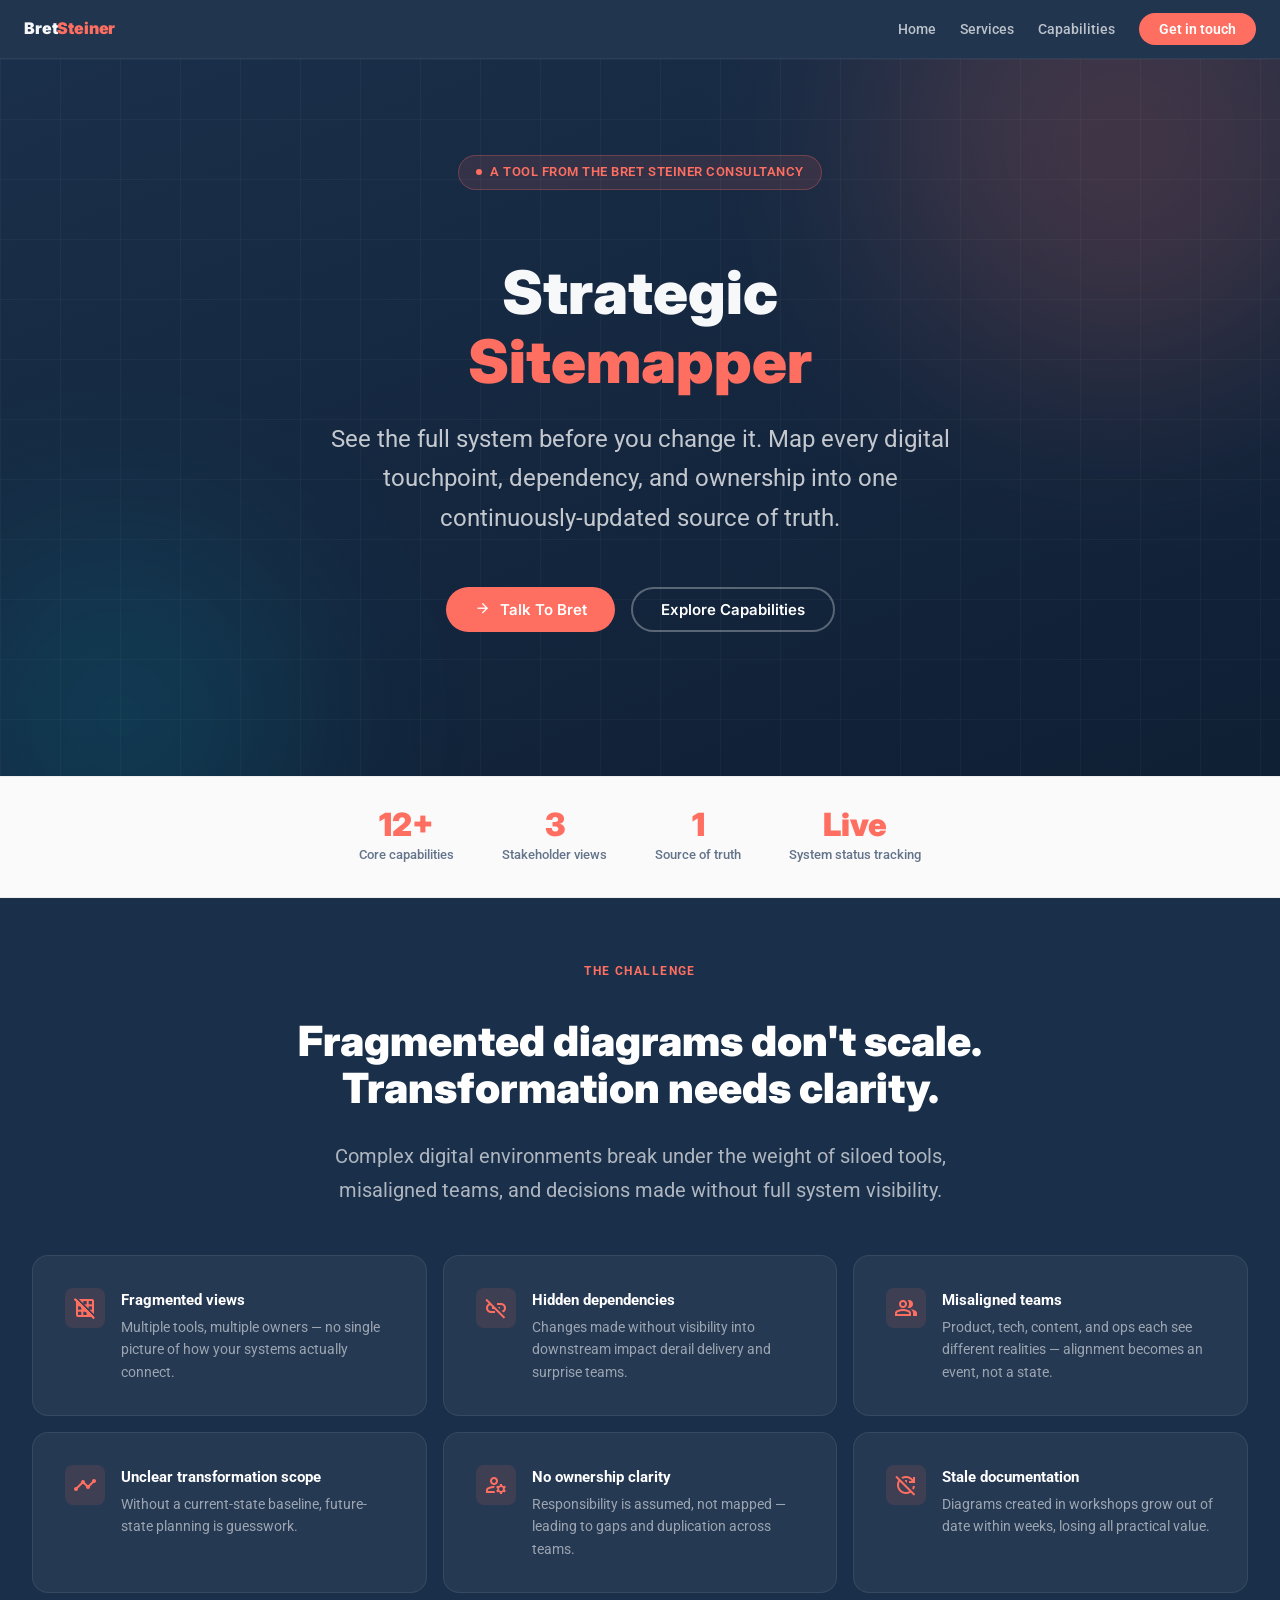
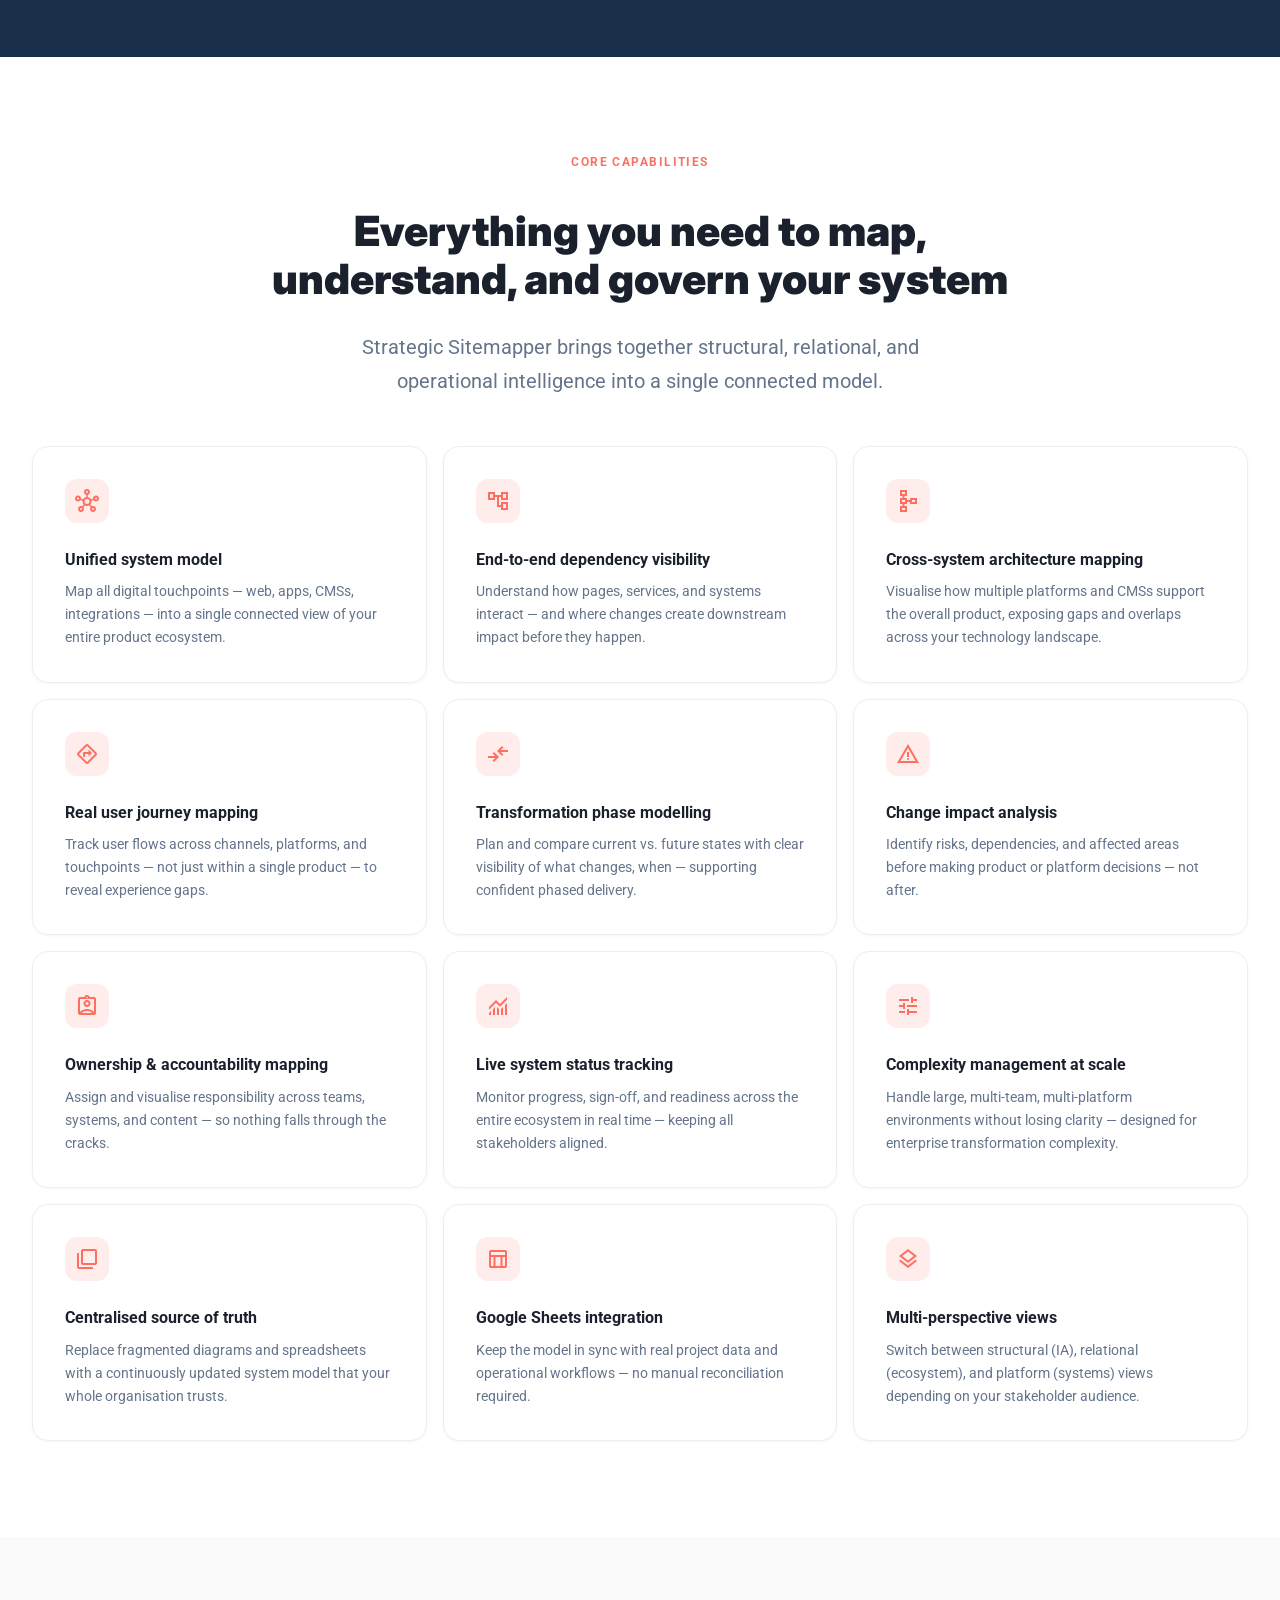
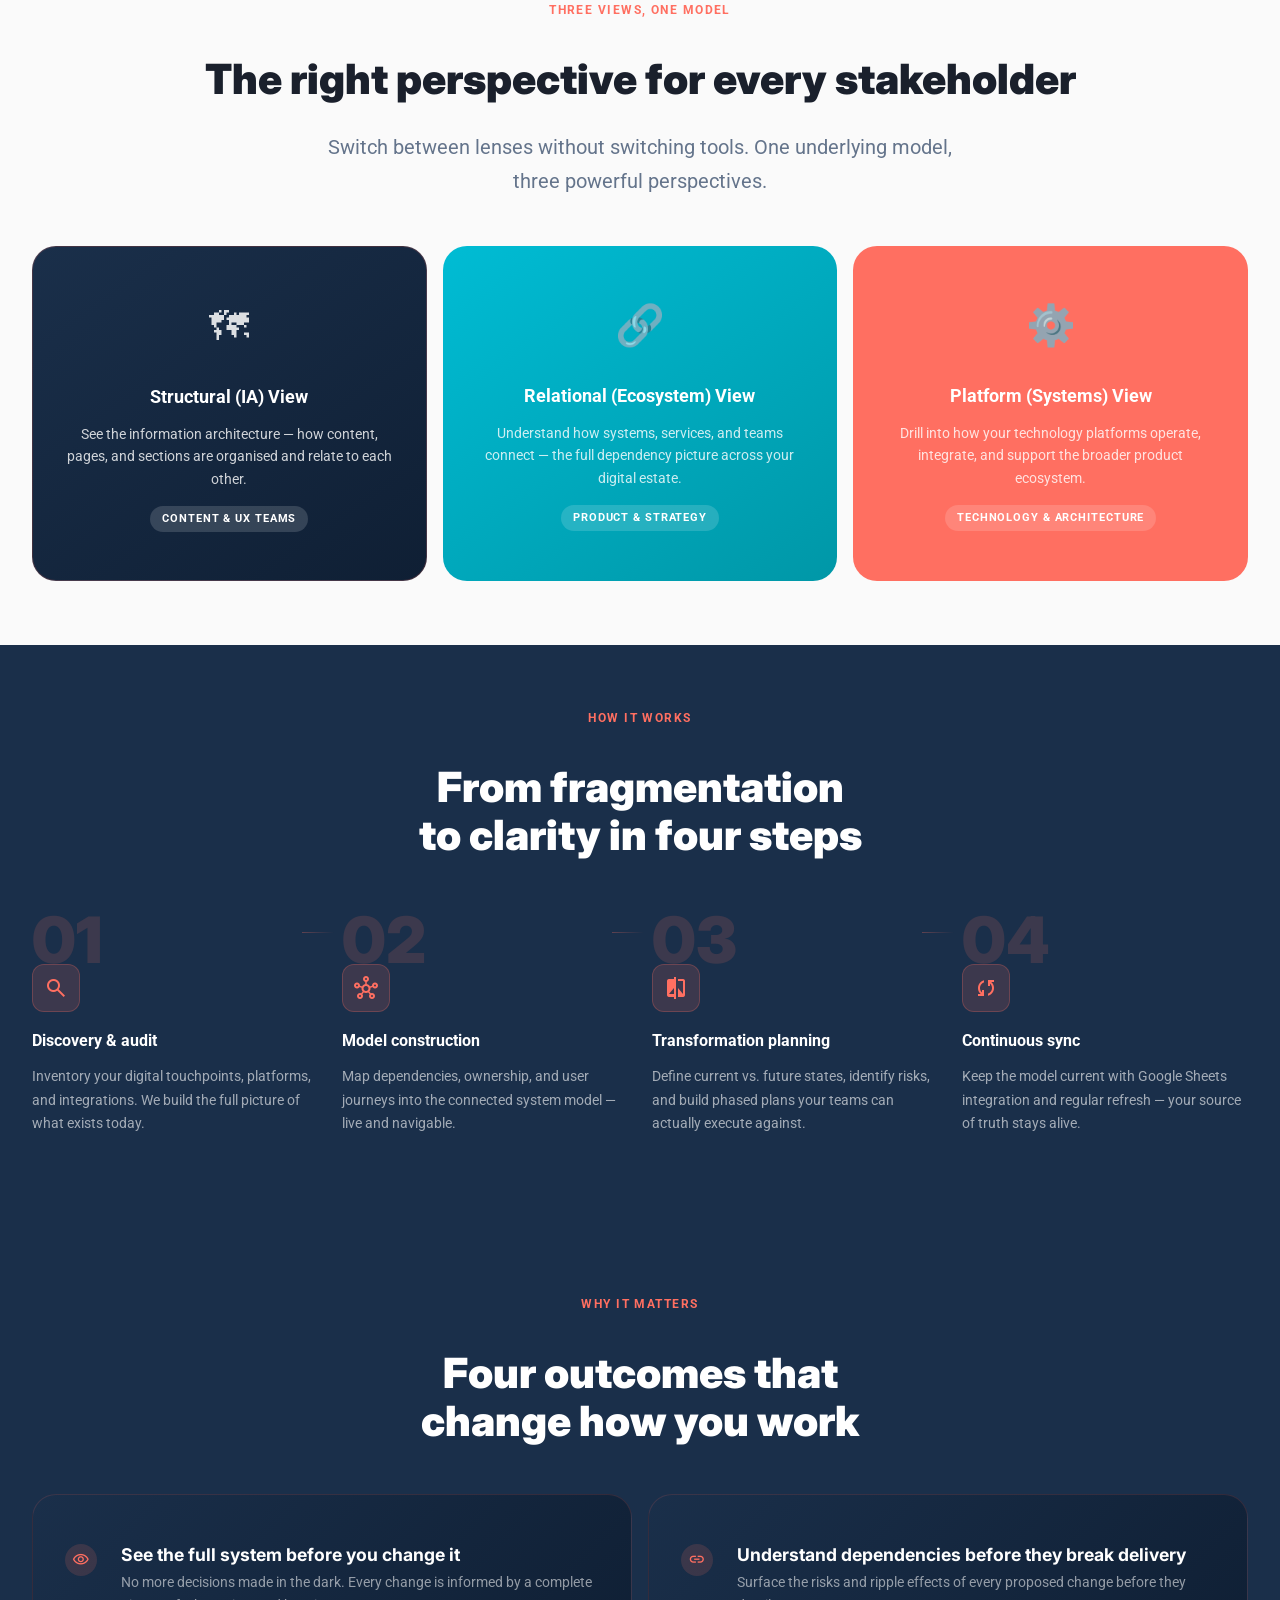
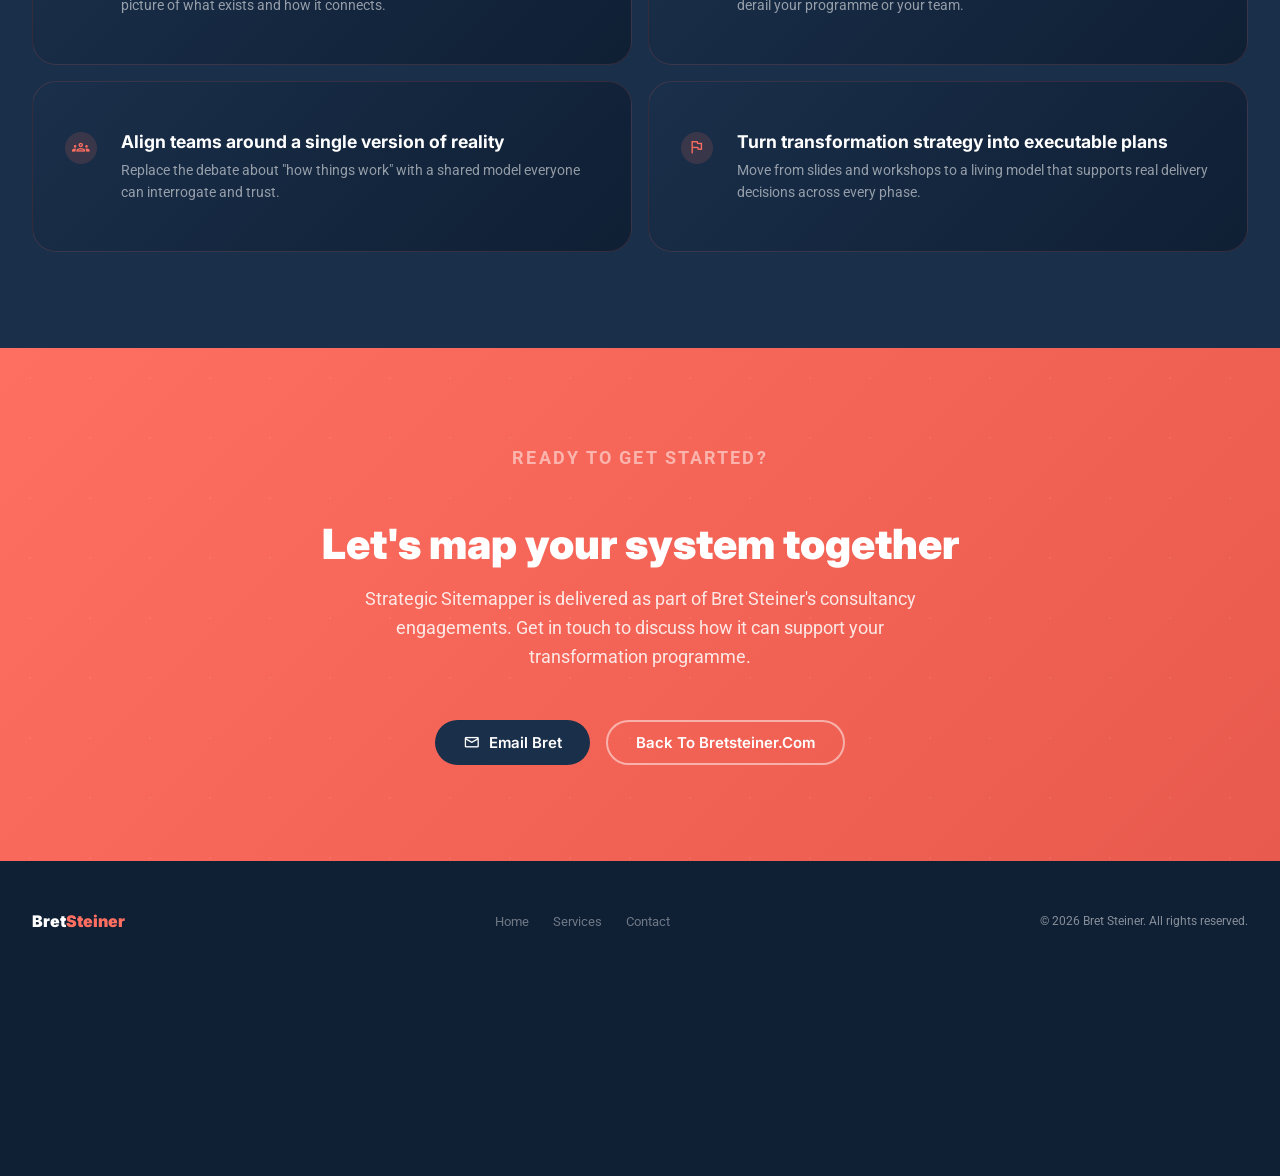
==== commit bf034bde: "Update stylesheet link in index.html" ====
--- a/index.html
+++ b/index.html
@@ -8,8 +8,7 @@
   <link rel="preconnect" href="https://fonts.gstatic.com" crossorigin />
   <link href="https://fonts.googleapis.com/css2?family=Inter:wght@400;500;600;700;900&family=Roboto:wght@400;500;700&display=swap" rel="stylesheet" />
   <link href="https://fonts.googleapis.com/css2?family=Material+Symbols+Outlined:opsz,wght,FILL,GRAD@20..48,100..700,0..1,-50..200" rel="stylesheet" />
-
-  <!-- In production, replace with: <link rel="stylesheet" href="/assets/bs.css"> -->
+  <link rel="stylesheet" href="bs.css">
   <style>
     /* ── Paste your bs.css here, or link it externally ─────────────── */
 
--- a/bs.css
+++ b/bs.css
@@ -0,0 +1,563 @@
+/* Common/HTML ---------- */
+:root {
+  --bg-light: #fff;
+  --bg-light-tone: #fafafa;
+  --bg-dark: #1a2f4a;
+  --bg-dark-tone: #0f1f34;
+  --bg-polite: #fef2f2;
+  --bg-polite-tone: #fee2e2;
+  --text-color-light: #1e293b;
+  --text-color-dark: #f8f8f8;
+  --accent-light: #abe6cf;
+  --accent-attention: #ff6f61;
+  --accent-attention-light: rgba(255, 111, 97, 0.2);
+  --accent-attention-hover: #ee8c84;
+  --accent-dark: var(--bg-dark);
+  --accent-medium: var(--teal);
+  --gray-light: #eee;
+  --gray-lighter: #fafafa;
+  --teal: #00bcd4;
+  --table-border: var(--gray-light);
+  --table-accent: var(--gray-lighter);
+}
+* {
+  box-sizing: border-box;
+  scroll-behavior: smooth;
+}
+*:first-child {
+  margin-top: 0;
+}
+html {
+  margin: 0;
+  width: 100vw;
+  /* scroll-snap-type: block proximity; */
+}
+body {
+  background-color: var(--bg-light);
+  color: var(--text-color-light);
+  font-family: 'Roboto', sans-serif;
+  font-size: 0.75rem;
+  margin: 0;
+  overflow-x: hidden;
+}
+footer {
+  min-height: 15vh;
+  padding-block: 4em;
+}
+hr {
+  border: 0 none;
+  border-top: 2px solid var(--text-color-dark);
+}
+/* Lists utilities */
+ul {
+  list-style-type: disc;
+}
+.list--silent {
+  list-style: none;
+  padding: 0;
+}
+.list--items-spaced li {
+  margin-bottom: 1em;
+}
+/* Tables ---------- */
+table {
+  background-color: white;
+  border-collapse: collapse;
+  text-align: center;
+}
+th,
+td {
+  border: 1px solid var(--table-border);
+  padding: 1em;
+}
+th {
+  background-color: var(--table-accent);
+}
+/* Images ---------- */
+figure {
+  max-width: 100%;
+  margin: 0;
+}
+/* Layout ---------- */
+/* Grid utilities */
+[class*='grid'] {
+  display: grid;
+  gap: 18px;
+}
+/* Flex utilities */
+.row, [class*='row--'] {display: flex;}
+.row--items-centered {align-items: center;}
+.row--layout-spaced {justify-content: space-between;}
+.row--layout-centered {justify-content: center;}
+.row--layout-align-right {justify-content: end;}
+.stack {
+  display: flex;
+  flex-direction: column;
+}
+.stack > *:last-child {
+  display: flex;
+  flex-direction: column;
+  flex-grow: 1;
+  justify-content: flex-end;
+}
+.fill-space {flex-grow: 1;}
+/* Gutters */
+.gutter--sm {gap: 12px;}
+.gutter--md {gap: 24px;}
+.gutter--lg {gap: 32px;}
+/* Typograhic styles ---------- */
+/* Headings */
+h1 {
+  font-family: 'Inter', sans-serif;
+  font-size: 4em;
+  font-weight: 900;
+  /* margin: 0; */
+}
+h2 {
+  font-family: 'Inter', sans-serif;
+  font-size: 2.7em;
+  font-weight: 900;
+  /* margin: 0.5em 0; */
+}
+h3, .heading--3 {
+  font-size: 2.1em;
+  font-weight: 700;
+}
+h4, .heading--4 {font-size: 1.8em;}
+h5, .heading--5 {font-size: 1.4em;}
+h6, .heading--6 {font-size: 1em;}
+h1, h2, h3, h4, h5, h6 {
+  margin-block: 2.25rem 1.6rem;
+}
+/* Sub headings */
+*:has(+ .sub-heading) {
+  margin-bottom: 0;
+}
+.sub-heading {
+  font-weight: 700;
+  line-height: 1;
+  margin-top: 0;
+}
+/* Blockquotes */
+blockquote {
+  font-size: 1.6em;
+  font-style: italic;
+  padding-left: 4em;
+  margin: 3em 0;
+  position: relative;
+  text-align: left;
+}
+blockquote::before {
+  color: var(--accent-attention);
+  content: '\201C';
+  font-family: 'Arial', serif;
+  font-size: 7.5em;
+  left: 0;
+  position: absolute;
+  top: -0.25em;
+}
+.quote--md {
+  font-size: 1em;
+}
+blockquote footer {
+  min-height: min-content;
+  padding-block: 1em;
+  text-align: right;
+}
+/* Page/template elements ---------- */
+.page__segment {
+  place-items: center;
+  background: linear-gradient(var(--bg-light), var(--bg-light-tone));
+  display: grid;
+  min-height: 100vh;
+  padding: 6em 0 0;
+  position: relative;
+  /* scroll-snap-align: start; */
+  /* scroll-snap-stop: always; */
+}
+.page__segment > *:nth-last-child(2) {
+  margin-bottom: 4em;
+}
+.trim {
+  margin: 0 auto;
+  max-width: 100vw;
+  padding: 0 2em;
+  width: clamp(800px, 80vw, 1200px);
+}
+.hero {
+  background: linear-gradient(var(--bg-dark), var(--bg-dark-tone));
+  color: var(--text-color-dark);
+}
+/* Cards */
+.card {
+  border-radius: 0.5em;
+  /* font-size: 1.2em; */
+  overflow: hidden;
+  padding: 1.5em;
+  position: relative;
+  text-align: left;
+  transition: all 250ms;
+}
+.card:hover {
+  box-shadow: 0 4px 16px 0 rgba(0, 0, 0, 0.05);
+  transform: translateY(-4px);
+}
+.card--raised {
+  box-shadow: 0 8px 16px 0 rgba(0, 0, 0, 0.1);
+}
+.card--effect::before {
+  background-color: var(--accent-attention);
+  content: '';
+  display: block;
+  position: absolute;
+  height: 100%;
+  left: 0;
+  top: 0;
+  width: 6px;
+  transition: background-color 350ms, width 250ms;
+}
+.card--effect:hover::before {
+  background-color: var(--accent-attention-light);
+  width: 100%;
+}
+.card__heading {
+  font-size: 1.6em;
+  margin-bottom: 1em;
+}
+.card > *:first-child {
+  margin-top: 0;
+}
+/* Time line (not in use currently) */
+.timeline {
+  gap: 5.5em;
+  /* list-style: none; */
+  margin: 4em 0;
+}
+.timeline li {
+  line-height: 2em;
+  margin: 0;
+  position: relative;
+  padding-left: 1em;
+}
+.timeline li::marker {
+  color: var(--accent-attention);
+}
+.timeline li::before {
+  content: '';
+  border: 2px solid var(--accent-attention);
+  border-radius: 50%;
+  height: 1.9em;
+  left: -1.85em;
+  position: absolute;
+  width: 1.9em;
+}
+.timeline li::after {
+  color: var(--accent-attention);
+  content: '\00BB';
+  font-size: 2em;
+  position: absolute;
+  right: -1em;
+}
+/* Carousel */
+.carousel {
+  border-radius: 1em;
+  box-shadow: 0 16px 16px 0 rgba(0, 0, 0, 0.1);
+  margin: 6em 0;
+  overflow: hidden;
+  transition: box-shadow 350ms;
+  width: 1200px;
+}
+.carousel:hover {
+  box-shadow: 0 16px 16px 0 rgba(0, 0, 0, 0.05);
+}
+/* Slides */
+.slides {
+  animation: slider 30s ease-in 2s infinite forwards;
+  align-items: center;
+  background: white;
+  height: min-content;
+  display: flex;
+  flex-wrap: nowrap;
+}
+.slides:hover {
+  animation-play-state: paused;
+}
+.slides > * {
+  height: 100%;
+  margin: 0;
+  max-width: 1100px;
+  min-width: 1100px;
+  margin: 2em 50px;
+  width: 1100px;
+}
+/* Animations */
+@keyframes slider {
+  0% {
+    margin-left: 0;
+  }
+  18% {
+    margin-left: 0;
+  }
+  20% {
+    margin-left: -100%;
+  }
+  38% {
+    margin-left: -100%;
+  }
+  40% {
+    margin-left: -200%;
+  }
+  58% {
+    margin-left: -200%;
+  }
+  60% {
+    margin-left: -300%;
+  }
+  78% {
+    margin-left: -300%;
+  }
+  80% {
+    margin-left: -400%;
+  }
+  98% {
+    margin-left: -400%;
+  }
+}
+@keyframes fade-in {
+  to {opacity: 1}
+}
+/* Buttons */
+.btn {
+  background-color: var(--accent-attention);
+  border-radius: 1.5em;
+  color: var(--text-color-dark);
+  display: inline-block;
+  font-size: 1.25em;
+  height: 3em;
+  line-height: 3em;
+  padding-inline: 1em;
+  text-decoration: none;
+  text-transform: capitalize;
+  transition: background-color 350ms;
+}
+.btn:hover {
+  background-color: var(--accent-attention-hover);
+}
+.btn--outline {
+  background-color: transparent;
+  border: 2px solid var(--accent-attention);
+  color: var(--accent-attention);
+}
+.btn--outline:hover {
+  background-color: var(--accent-attention-light);
+}
+.btn--dark {
+  background-color: var(--bg-dark);
+  color: white;
+}
+.btn--dark:hover {
+  background-color: var(--bg-dark-tone);
+}
+.btn--light {
+  background-color: white;
+  color: var(--accent-attention);
+  border: 1px solid var(--accent-attention);
+}
+.btn--light:hover {
+  background-color: rgba(255, 255, 255, 0.9);
+}
+.btn--sm {
+  font-size: 0.9em;
+  height: 2.4em;
+  line-height: 2.2em;
+  padding-inline: 0.8em;
+}
+
+.btn--lg {
+  font-size: 1.5em;
+  height: 3.5em;
+  line-height: 3.5em;
+  padding-inline: 1.5em;
+}
+.btn--rounded {
+  border-radius: 999px;
+}
+/* Fake charts */
+.count {
+  font-size: 1.6em;
+  font-weight: 900;
+}
+.value {
+  align-items: center;
+  aspect-ratio: 1;
+  border-radius: 50%;
+  color: var(--accent-attention);
+  display: flex;
+  justify-content: center;
+  position: relative;
+  width: 80px;
+  z-index: 9;
+}
+.value::before {
+  aspect-ratio: 1;
+  background-color: white;
+  border-radius: 50%;
+  content: '';
+  width: 80px;
+  position: absolute;
+  z-index: -5;
+}
+.value::after {
+  aspect-ratio: 1;
+  background: conic-gradient(var(--accent-attention), var(--accent-attention) var(--count-value), var(--gray-light) var(--count-value), var(--gray-light));
+  border-radius: 50%;
+  content: '';
+  width: 90px;
+  position: absolute;
+  z-index: -9;
+}
+.icon__bg {
+  color: var(--accent-attention);
+}
+.icon [class*='material-symbols'] {
+  font-size: 2em;
+}
+.counter--large {
+  aspect-ratio: 1;
+  font-size: 5em;
+  font-weight: 900;
+  width: 60px;
+}
+
+/* Pagination */
+.pagination {
+  align-items: center;
+  background-color: var(--bg-light-tone);
+  bottom: 0;
+  color: var(--accent-attention);
+  display: flex;
+  height: 4em;
+  justify-content: center;
+  /* opacity: 0; */
+  position: sticky;
+  width: 100%;
+  /* Scroll animation */
+  /* animation: fade-in linear forwards;
+  animation-timeline: view();
+  animation-range: 10vh 50vh; */
+}
+.hero .pagination {
+  background-color: var(--bg-dark-tone);
+  color: white;
+  place-self: end;
+}
+.pagination a {
+  color: inherit;
+  text-decoration: none;
+}
+.pagination [class*='material-symbols'] {
+  font-size: 2.4em;
+}
+/* Utilities ---------- */
+/* Color/accent */
+.accent--attention {
+  color: var(--accent-attention);
+}
+.accent--medium {
+  color: var(--accent-medium);
+}
+.accent--dark {
+  color: var(--accent-dark);
+}
+.accent--light {
+  background: var(--accent-attention);
+}
+[class*="callout--"] {
+  box-shadow: 0 8px 16px 0 rgba(0, 0, 0, 0.05);
+  border-radius: 1em;
+  padding: 2em;
+}
+.callout--polite {
+  background: linear-gradient(135deg, var(--bg-polite), var(--bg-polite-tone));
+}
+.callout--strong {
+  background: linear-gradient(135deg, var(--bg-dark), var(--bg-dark-tone));
+  color: white;
+}
+.accent--light,
+.accent--light * {
+  color: white;
+}
+.accent--light .btn {
+  background-color: white;
+  color: var(--accent-attention);
+}
+.accent--light .btn:hover {
+  background-color: rgba(255, 255, 255, 0.9);
+}
+/* Type utilities */
+.align--centered {text-align: center;}
+.align--left {text-align: left;}
+.align--right {text-align: right;}
+.type--md {font-size: 1.2em;}
+.type--lg {font-size: 2em;}
+.type--xl {font-size: 2.8em;}
+.type--normal {font-weight: 300;}
+.type--heavy {font-weight: 700;}
+.type--black {font-weight: 900;}
+/* Spacing utilities */
+.spaced--block {margin-block: 1em;}
+.spaced--block--lg {margin-block: 2em;}
+.spaced--block--xl {margin-block: 4em;}
+/* Unset scroll snap */
+.no-snap {
+  scroll-snap-align: unset;
+  scroll-snap-stop: unset;
+}
+
+@media (min-width: 1025px) {
+  body {
+    font-size: 1rem;
+  }
+  blockquote {
+    margin: 3em 6em;
+  }
+  .btn {padding-inline: 2em;}
+  /* Grid */
+  [class*='grid'] {
+    gap: 36px;
+    max-width: 100vw;
+  }
+  .grid--2 {grid-template-columns: 1fr 1fr;}
+  .grid--3 {grid-template-columns: 1fr 1fr 1fr;}
+  .grid--4 {grid-template-columns: 1fr 1fr;}
+  /* Gutters */
+  .gutter--sm {gap: 16px;}
+  .gutter--md {gap: 32px;}
+  .gutter--lg {gap: 48px;}
+  footer {min-height: 35vh;}
+  /* Spacing utilities only work on larger screens */
+  .spaced--inline {margin-inline: 1em;}
+  .spaced--inline--lg {margin-inline: 2em;}
+  .spaced--inline--xl {margin-inline: 4em;}
+  .spaced--inline--xxl {margin-inline: 8em;}
+  /* Type utilities */
+.type--xs { font-size: 0.8em; } /* Extra Small */
+.type--sm { font-size: 1.5em; } /* Small */
+.type--md { font-size: 1.8em; } /* Medium (existing) */
+.type--lg { font-size: 3em; }  /* Large (existing) */
+.type--xl { font-size: 4em; }  /* Extra Large (existing) */
+.type--xxl { font-size: 5.5em; } /* Double Extra Large */
+.type--xxxl { font-size: 7em; } /* Triple Extra Large */
+}
+
+@media (min-width: 1281px) {
+  .grid--4 {grid-template-columns: 1fr 1fr 1fr 1fr;}
+}
+
+/* Hide on mobile */
+@media only screen and (max-width: 1100px) {
+  .hide-on-mobile {
+    display: none; /* Hidden on mobile */
+  }
+}
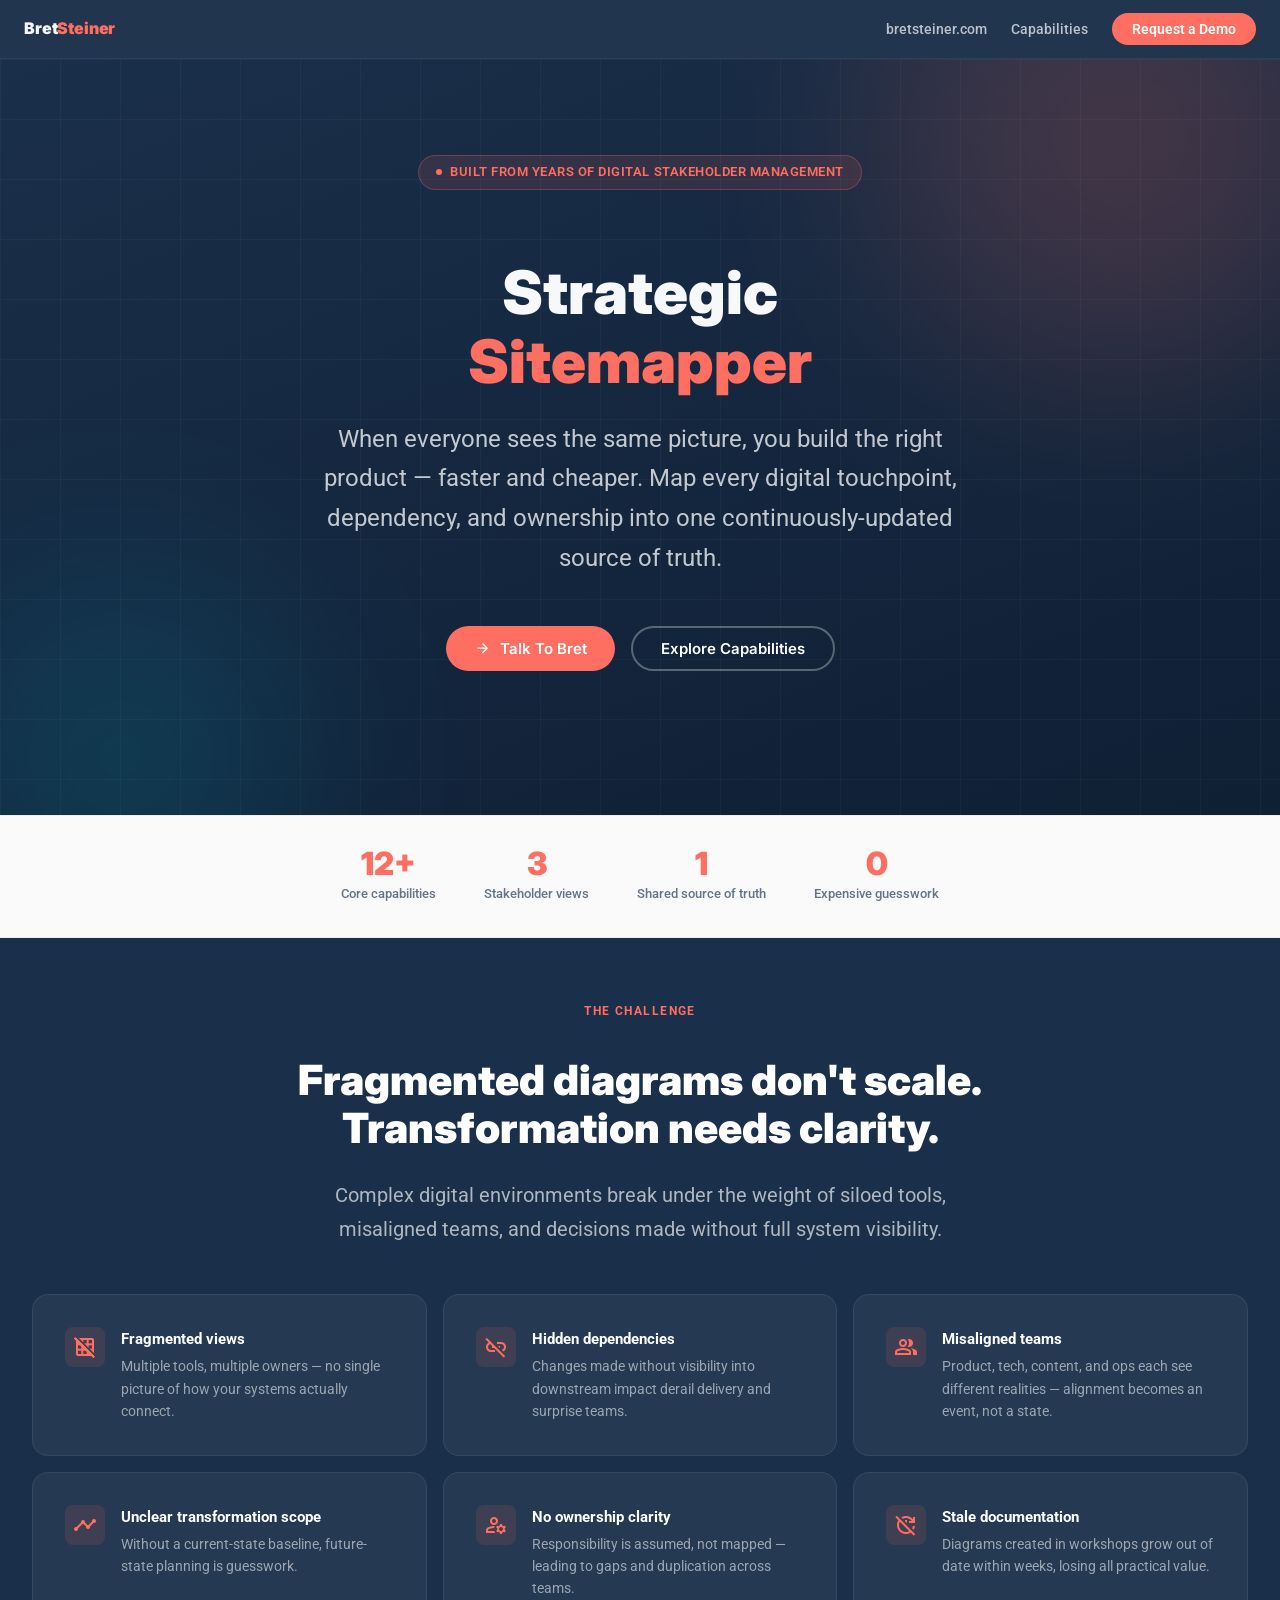
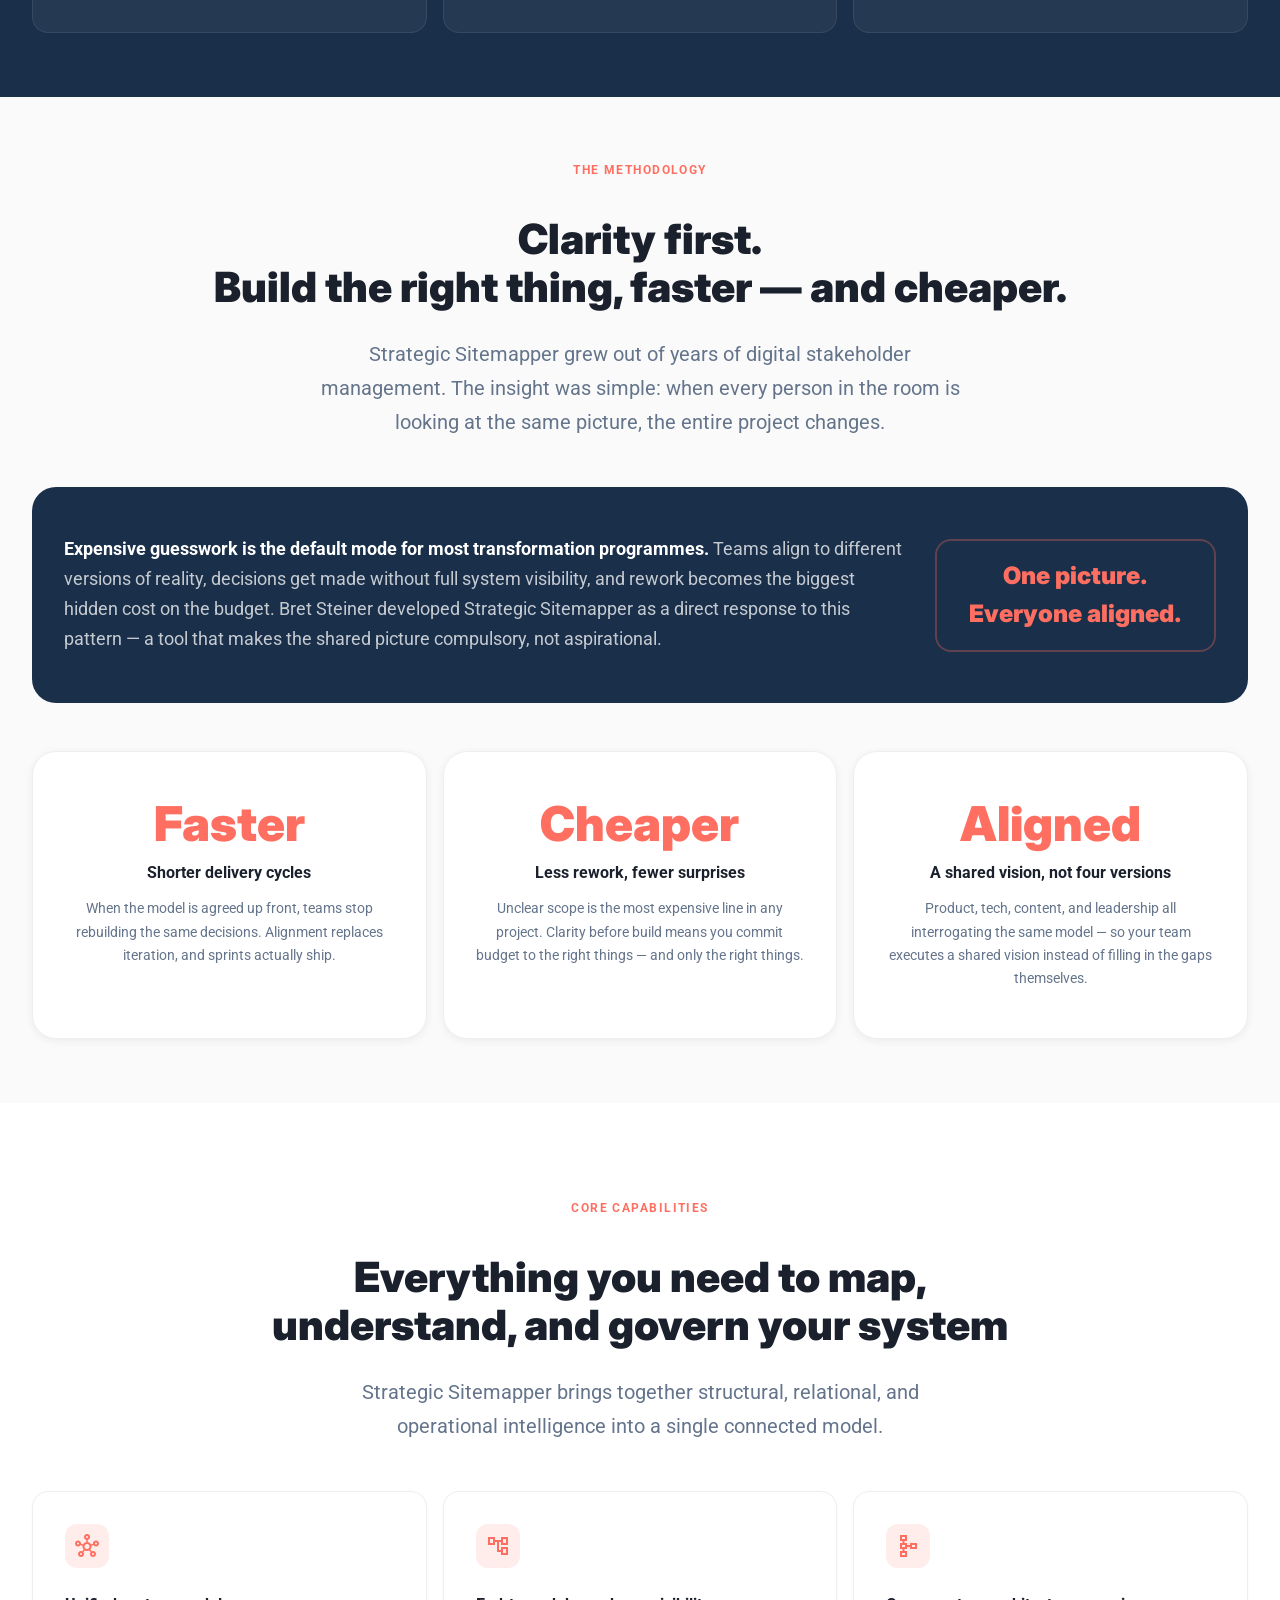
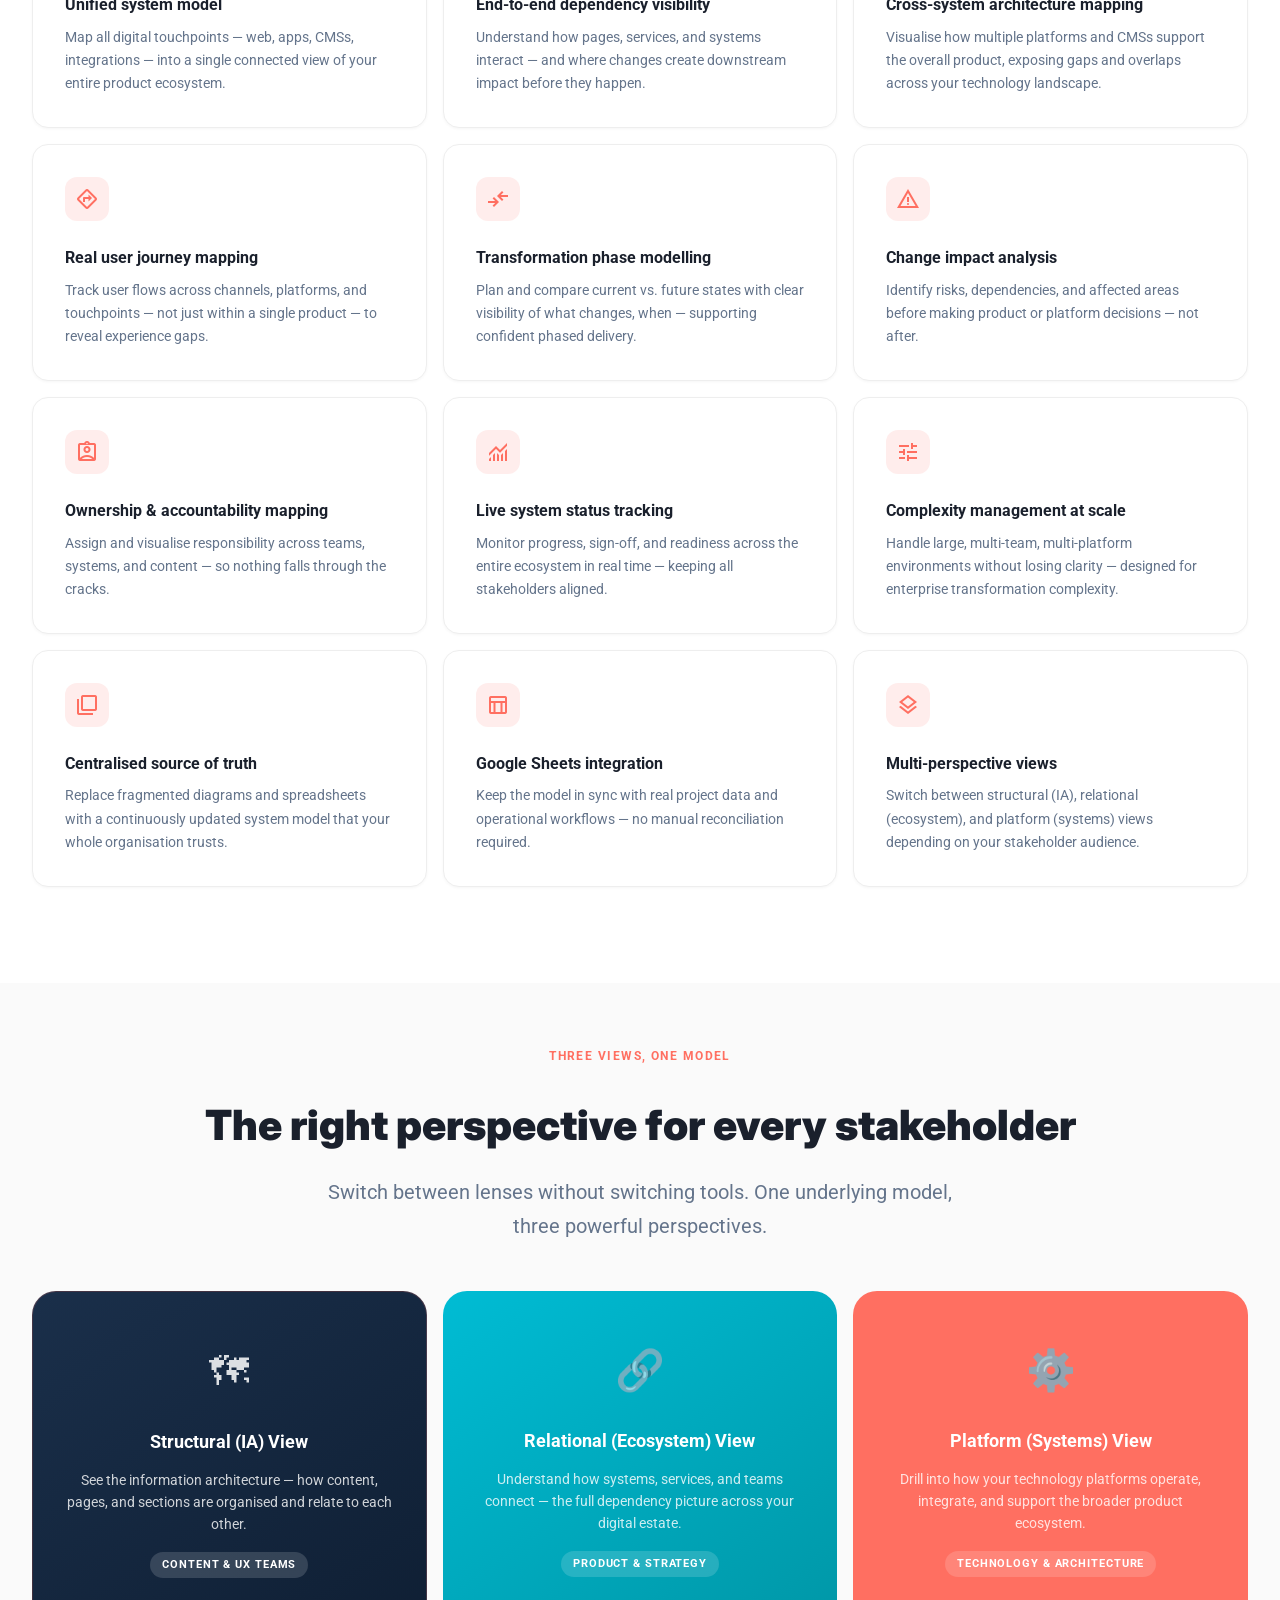
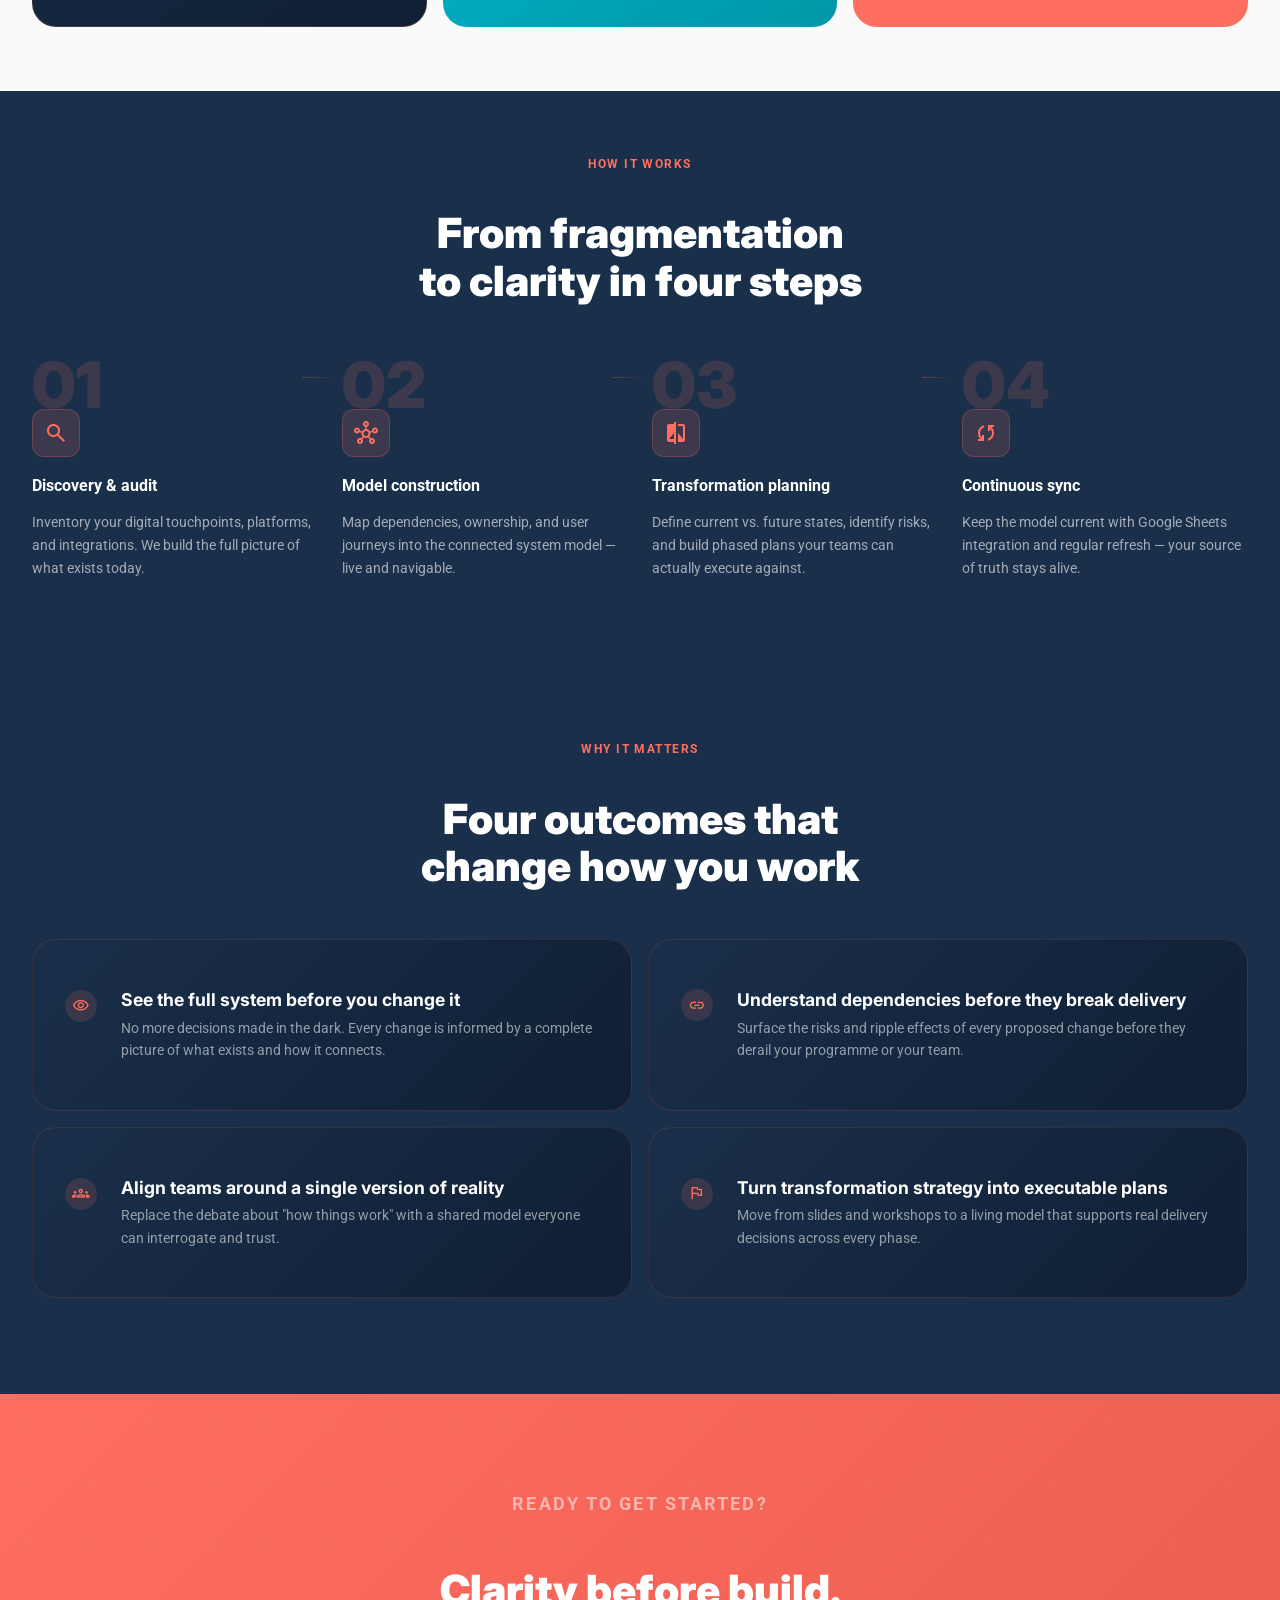
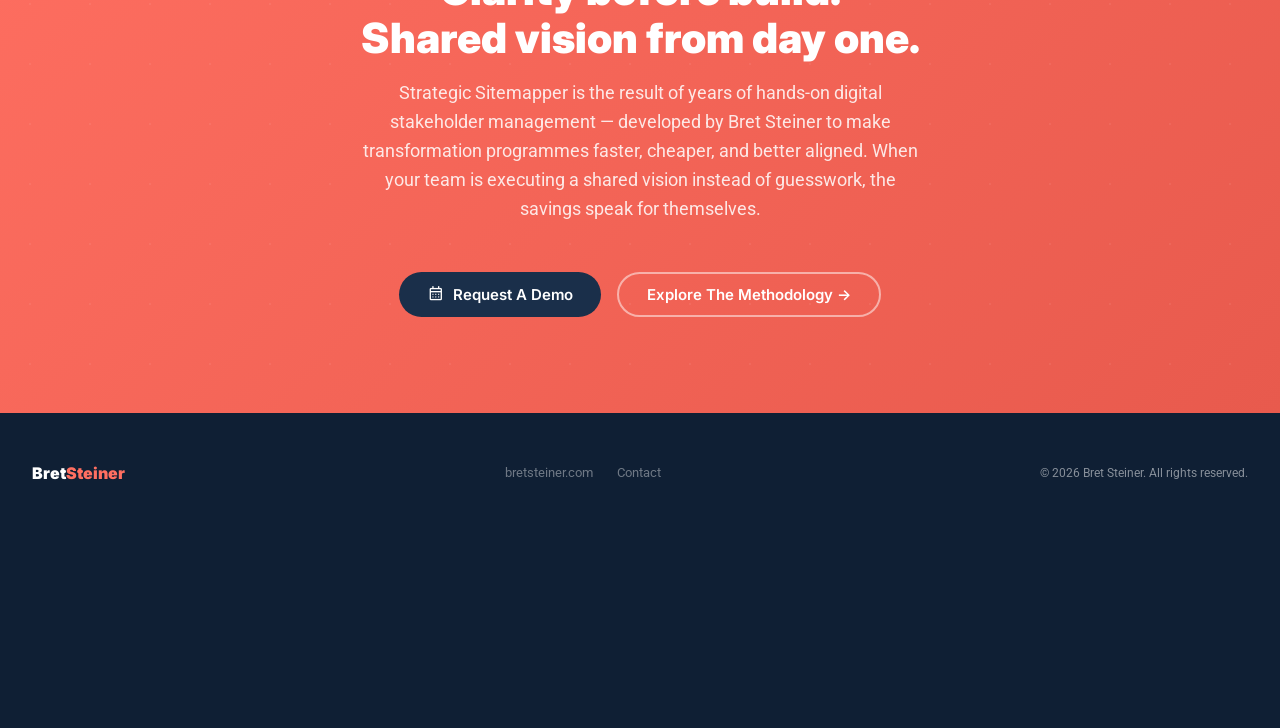
==== commit 98c20ebe: "Refactor index.html for clarity and content updates Updated various sections of the index.html file " ====
--- a/index.html
+++ b/index.html
@@ -8,9 +8,9 @@
   <link rel="preconnect" href="https://fonts.gstatic.com" crossorigin />
   <link href="https://fonts.googleapis.com/css2?family=Inter:wght@400;500;600;700;900&family=Roboto:wght@400;500;700&display=swap" rel="stylesheet" />
   <link href="https://fonts.googleapis.com/css2?family=Material+Symbols+Outlined:opsz,wght,FILL,GRAD@20..48,100..700,0..1,-50..200" rel="stylesheet" />
-  <link rel="stylesheet" href="bs.css">
+  <link rel="stylesheet" href="bs.css"> 
   <style>
-    /* ── Paste your bs.css here, or link it externally ─────────────── */
+ 
 
     /* === TOKENS (subset of bs.css) === */
     :root {
@@ -552,6 +552,73 @@
       .stagger > *:nth-child(12) { animation-delay: .96s; }
     }
 
+    /* === CLARITY FIRST / SAVINGS === */
+    .clarity-grid {
+      display: grid;
+      grid-template-columns: 1fr;
+      gap: var(--space-md);
+      margin-top: var(--space-2xl);
+    }
+    @media (min-width: 640px) { .clarity-grid { grid-template-columns: repeat(3,1fr); } }
+
+    .clarity-card {
+      background: #fff;
+      border: 1px solid var(--gray-light);
+      border-radius: var(--radius-xl);
+      padding: var(--space-2xl) var(--space-xl);
+      text-align: center;
+      box-shadow: var(--shadow-sm);
+      transition: transform var(--transition-base), box-shadow var(--transition-base);
+      position: relative;
+      overflow: hidden;
+    }
+    .clarity-card::after {
+      content: '';
+      position: absolute;
+      bottom: 0; left: 0; right: 0;
+      height: 4px;
+      background: linear-gradient(90deg, var(--accent-coral), var(--accent-teal));
+      opacity: 0;
+      transition: opacity var(--transition-base);
+    }
+    .clarity-card:hover { transform: translateY(-5px); box-shadow: var(--shadow-lg); }
+    .clarity-card:hover::after { opacity: 1; }
+    .clarity-card__metric {
+      font-family: 'Inter', sans-serif;
+      font-size: 3rem;
+      font-weight: 900;
+      color: var(--accent-coral);
+      line-height: 1;
+      margin-bottom: var(--space-sm);
+    }
+    .clarity-card__title { font-size: 1rem; font-weight: 700; color: var(--text-primary); margin-bottom: var(--space-sm); }
+    .clarity-card__text { font-size: .875rem; color: var(--text-secondary); line-height: 1.65; }
+
+    .clarity-intro-strip {
+      background: var(--bg-dark);
+      border-radius: var(--radius-xl);
+      padding: var(--space-2xl) var(--space-xl);
+      display: grid;
+      grid-template-columns: 1fr;
+      gap: var(--space-xl);
+      margin-top: var(--space-2xl);
+      align-items: center;
+    }
+    @media (min-width: 768px) { .clarity-intro-strip { grid-template-columns: 1fr auto; } }
+    .clarity-intro-strip__text { color: rgba(255,255,255,.75); font-size: 1.1rem; line-height: 1.7; }
+    .clarity-intro-strip__text strong { color: #fff; font-weight: 700; }
+    .clarity-intro-strip__quote {
+      font-family: 'Inter', sans-serif;
+      font-size: 1.5rem;
+      font-weight: 900;
+      color: var(--accent-coral);
+      white-space: nowrap;
+      padding: var(--space-md) var(--space-xl);
+      border: 2px solid rgba(255,111,97,.3);
+      border-radius: var(--radius-lg);
+      text-align: center;
+    }
+
     /* === MISC === */
     .text-center { text-align: center; }
     .mt-sm { margin-top: var(--space-sm); }
@@ -568,10 +635,9 @@
     <div class="nav__inner">
       <a href="https://bretsteiner.com" class="nav__brand">Bret<span>Steiner</span></a>
       <ul class="nav__links">
-        <li><a href="https://bretsteiner.com">Home</a></li>
-        <li><a href="https://bretsteiner.com/services">Services</a></li>
+        <li><a href="https://bretsteiner.com">bretsteiner.com</a></li>
         <li><a href="#capabilities">Capabilities</a></li>
-        <li><a href="#contact" class="nav__cta">Get in touch</a></li>
+        <li><a href="#contact" class="nav__cta">Request a Demo</a></li>
       </ul>
     </div>
   </nav>
@@ -587,13 +653,13 @@
       <div class="hero__content">
         <div class="hero__badge fade-up">
           <span class="dot"></span>
-          A tool from the Bret Steiner consultancy
+          Built from years of digital stakeholder management
         </div>
         <h1 class="hero__title fade-up" style="animation-delay:.1s">
           Strategic<br><em>Sitemapper</em>
         </h1>
         <p class="hero__subtitle fade-up" style="animation-delay:.2s">
-          See the full system before you change it. Map every digital touchpoint, dependency, and ownership into one continuously‑updated source of truth.
+          When everyone sees the same picture, you build the right product — faster and cheaper. Map every digital touchpoint, dependency, and ownership into one continuously‑updated source of truth.
         </p>
         <div class="hero__cta fade-up" style="animation-delay:.3s">
           <a href="#contact" class="btn btn--primary">
@@ -620,11 +686,11 @@
         </div>
         <div class="proof-stat">
           <div class="proof-stat__number">1</div>
-          <div class="proof-stat__label">Source of truth</div>
+          <div class="proof-stat__label">Shared source of truth</div>
         </div>
         <div class="proof-stat">
-          <div class="proof-stat__number">Live</div>
-          <div class="proof-stat__label">System status tracking</div>
+          <div class="proof-stat__number">0</div>
+          <div class="proof-stat__label">Expensive guesswork</div>
         </div>
       </div>
     </div>
@@ -685,6 +751,42 @@
     </div>
   </section>
 
+  <!-- ── CLARITY FIRST ──────────────────────────────── -->
+  <section class="section" style="background:var(--bg-light-tone)">
+    <div class="container">
+      <div class="text-center">
+        <p class="section-label">The methodology</p>
+        <h2>Clarity first.<br>Build the right thing, faster — and cheaper.</h2>
+        <p class="section-intro mt-lg" style="margin:var(--space-lg) auto 0">Strategic Sitemapper grew out of years of digital stakeholder management. The insight was simple: when every person in the room is looking at the same picture, the entire project changes.</p>
+      </div>
+
+      <div class="clarity-intro-strip stagger">
+        <p class="clarity-intro-strip__text">
+          <strong>Expensive guesswork is the default mode for most transformation programmes.</strong> Teams align to different versions of reality, decisions get made without full system visibility, and rework becomes the biggest hidden cost on the budget. Bret Steiner developed Strategic Sitemapper as a direct response to this pattern — a tool that makes the shared picture compulsory, not aspirational.
+        </p>
+        <div class="clarity-intro-strip__quote">One picture.<br>Everyone aligned.</div>
+      </div>
+
+      <div class="clarity-grid stagger" style="margin-top:var(--space-2xl)">
+        <div class="clarity-card">
+          <div class="clarity-card__metric">Faster</div>
+          <p class="clarity-card__title">Shorter delivery cycles</p>
+          <p class="clarity-card__text">When the model is agreed up front, teams stop rebuilding the same decisions. Alignment replaces iteration, and sprints actually ship.</p>
+        </div>
+        <div class="clarity-card">
+          <div class="clarity-card__metric">Cheaper</div>
+          <p class="clarity-card__title">Less rework, fewer surprises</p>
+          <p class="clarity-card__text">Unclear scope is the most expensive line in any project. Clarity before build means you commit budget to the right things — and only the right things.</p>
+        </div>
+        <div class="clarity-card">
+          <div class="clarity-card__metric">Aligned</div>
+          <p class="clarity-card__title">A shared vision, not four versions</p>
+          <p class="clarity-card__text">Product, tech, content, and leadership all interrogating the same model — so your team executes a shared vision instead of filling in the gaps themselves.</p>
+        </div>
+      </div>
+    </div>
+  </section>
+
   <!-- ── CAPABILITIES ────────────────────────────────── -->
   <section class="section section--lg" id="capabilities">
     <div class="container">
@@ -883,14 +985,14 @@
     <div class="container">
       <div class="cta-band__content">
         <p class="section-label" style="color:rgba(255,255,255,.6)">Ready to get started?</p>
-        <h2>Let's map your system together</h2>
-        <p>Strategic Sitemapper is delivered as part of Bret Steiner's consultancy engagements. Get in touch to discuss how it can support your transformation programme.</p>
+        <h2>Clarity before build.<br>Shared vision from day one.</h2>
+        <p>Strategic Sitemapper is the result of years of hands-on digital stakeholder management — developed by Bret Steiner to make transformation programmes faster, cheaper, and better aligned. When your team is executing a shared vision instead of guesswork, the savings speak for themselves.</p>
         <div class="cta-band__btns">
-          <a href="mailto:bret@bretsteiner.com" class="btn btn--dark">
-            <span class="material-symbols-outlined" style="font-size:1.1rem">mail</span>
-            Email Bret
+          <a href="mailto:bretsteiner@gmail.com" class="btn btn--dark">
+            <span class="material-symbols-outlined" style="font-size:1.1rem">calendar_month</span>
+            Request a Demo
           </a>
-          <a href="https://bretsteiner.com" class="btn btn--outline-white">Back to bretsteiner.com</a>
+          <a href="https://bretsteiner.com" class="btn btn--outline-white">Explore the methodology →</a>
         </div>
       </div>
     </div>
@@ -902,9 +1004,8 @@
       <div class="footer__inner">
         <div class="footer__brand">Bret<span>Steiner</span></div>
         <nav class="footer__links">
-          <a href="https://bretsteiner.com">Home</a>
-          <a href="https://bretsteiner.com/services">Services</a>
-          <a href="mailto:bret@bretsteiner.com">Contact</a>
+          <a href="https://bretsteiner.com">bretsteiner.com</a>
+          <a href="mailto:bretsteiner@gmail.com">Contact</a>
         </nav>
         <p style="font-size:.75rem">© 2026 Bret Steiner. All rights reserved.</p>
       </div>
